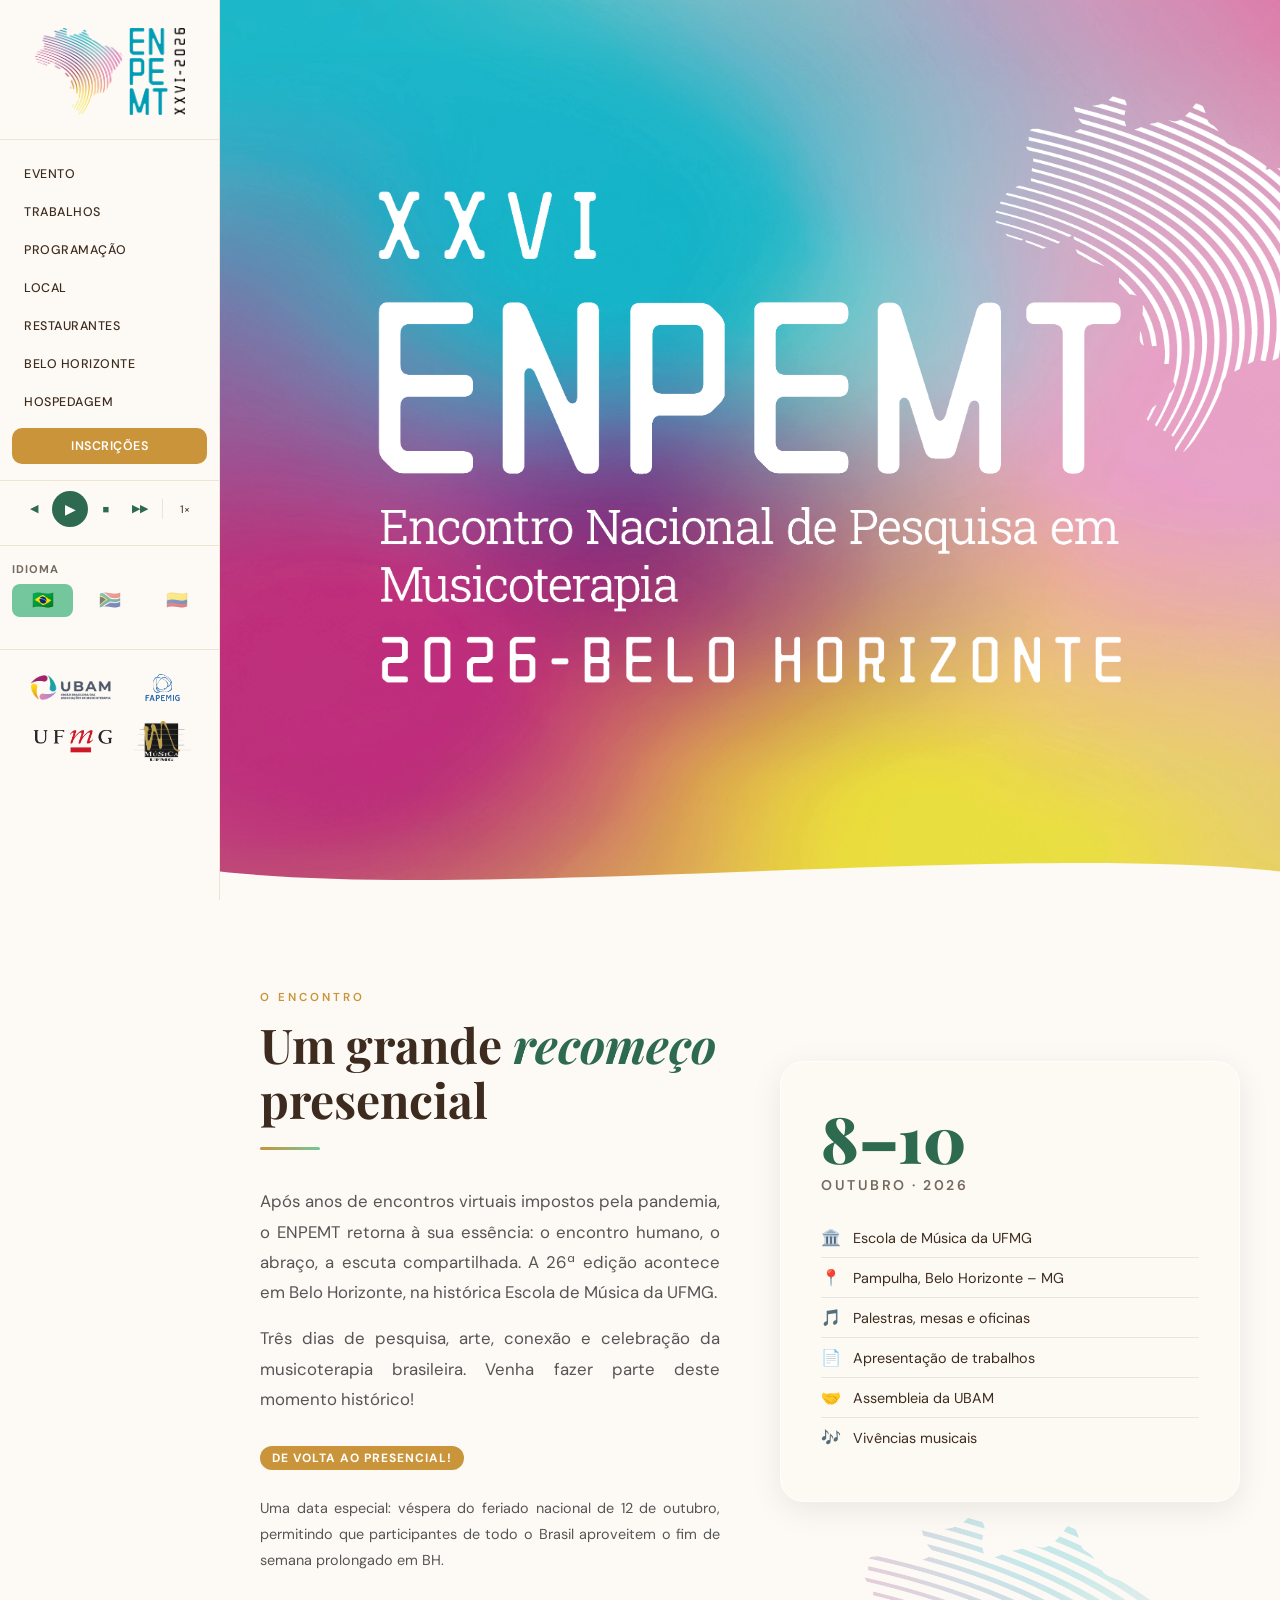
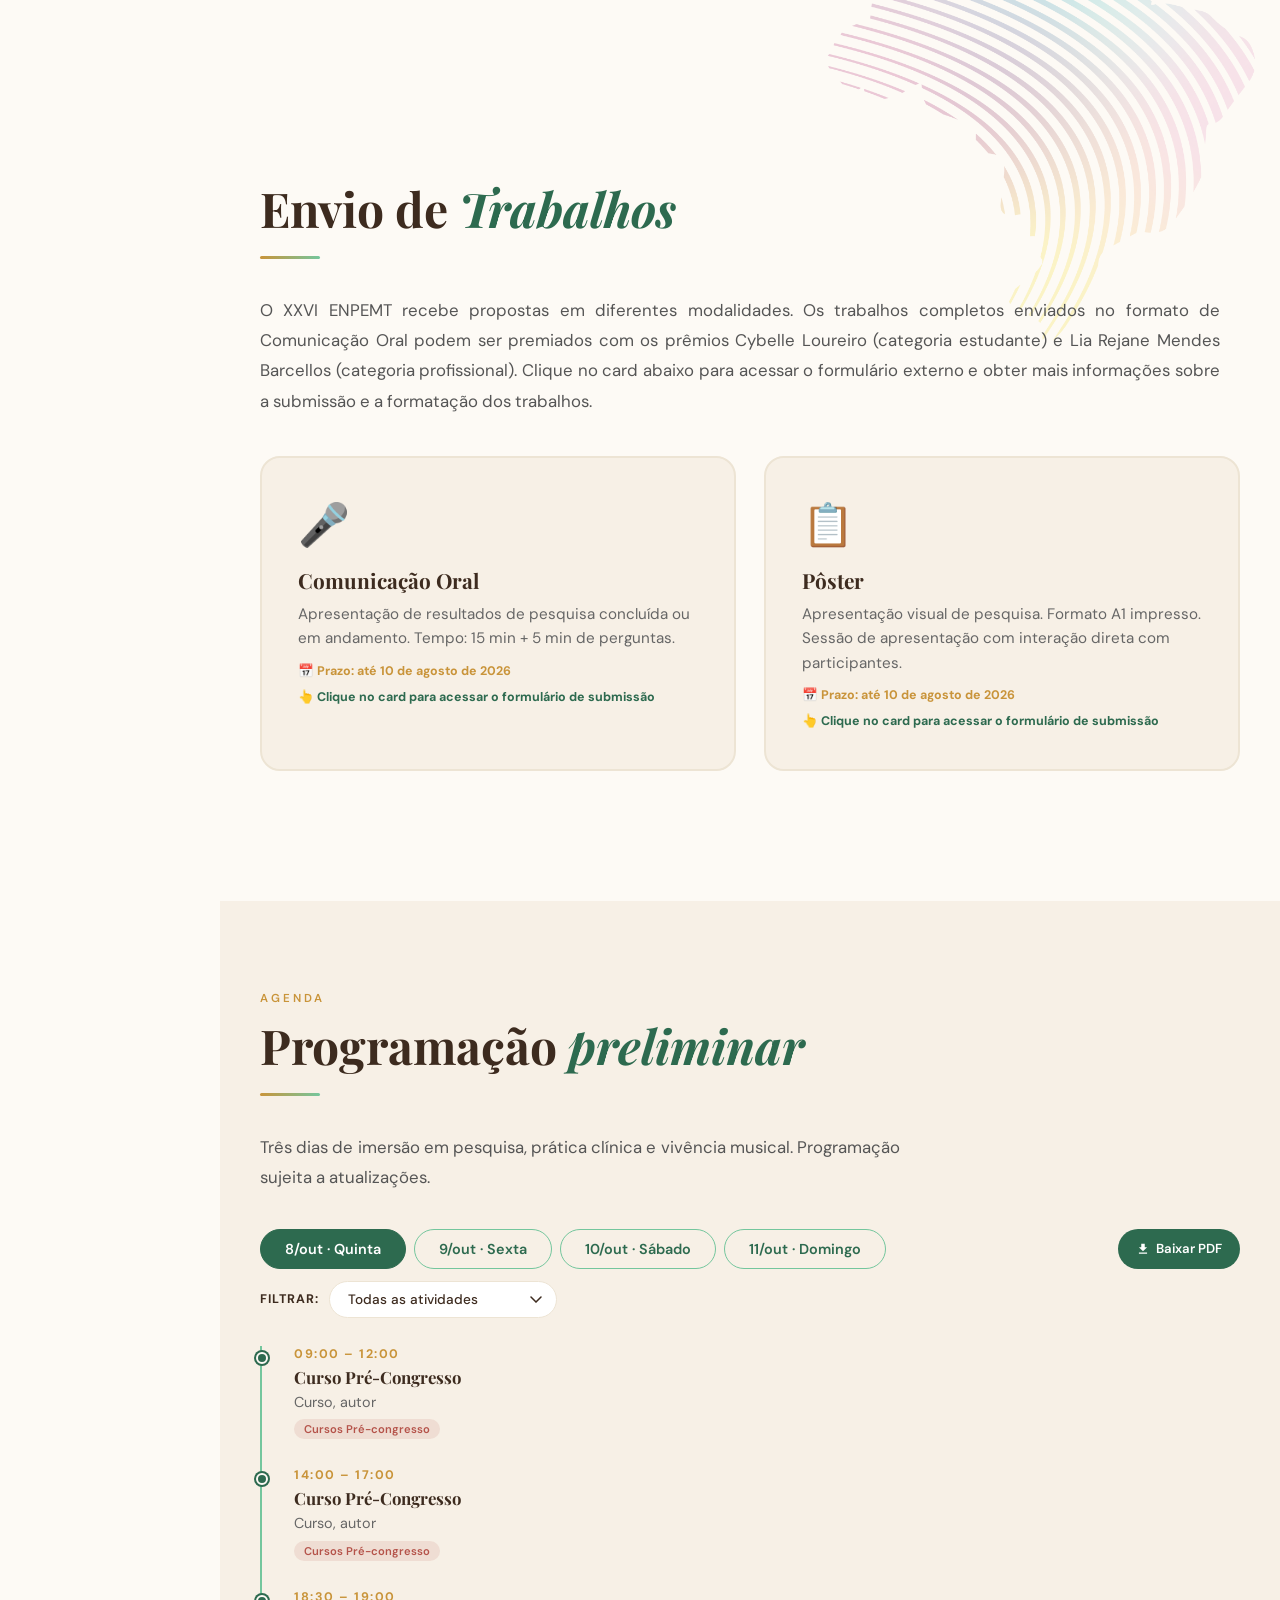
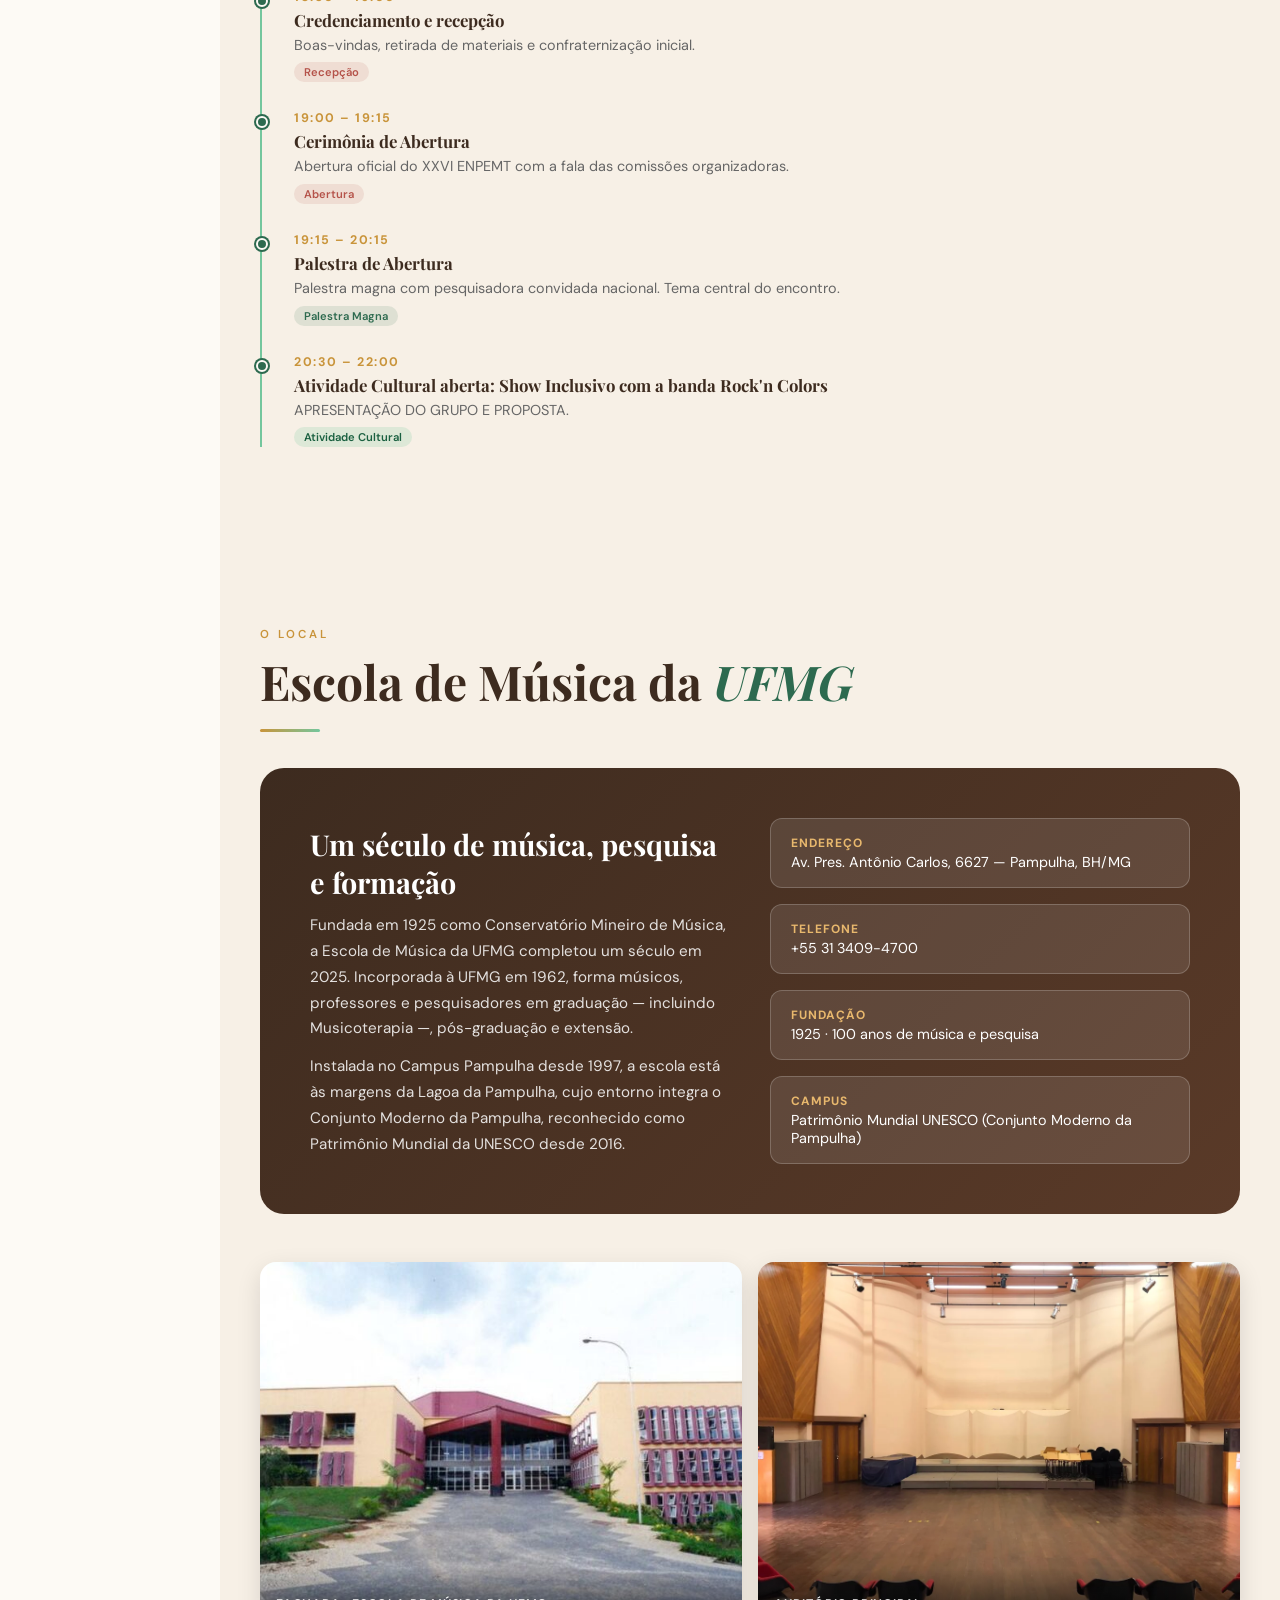
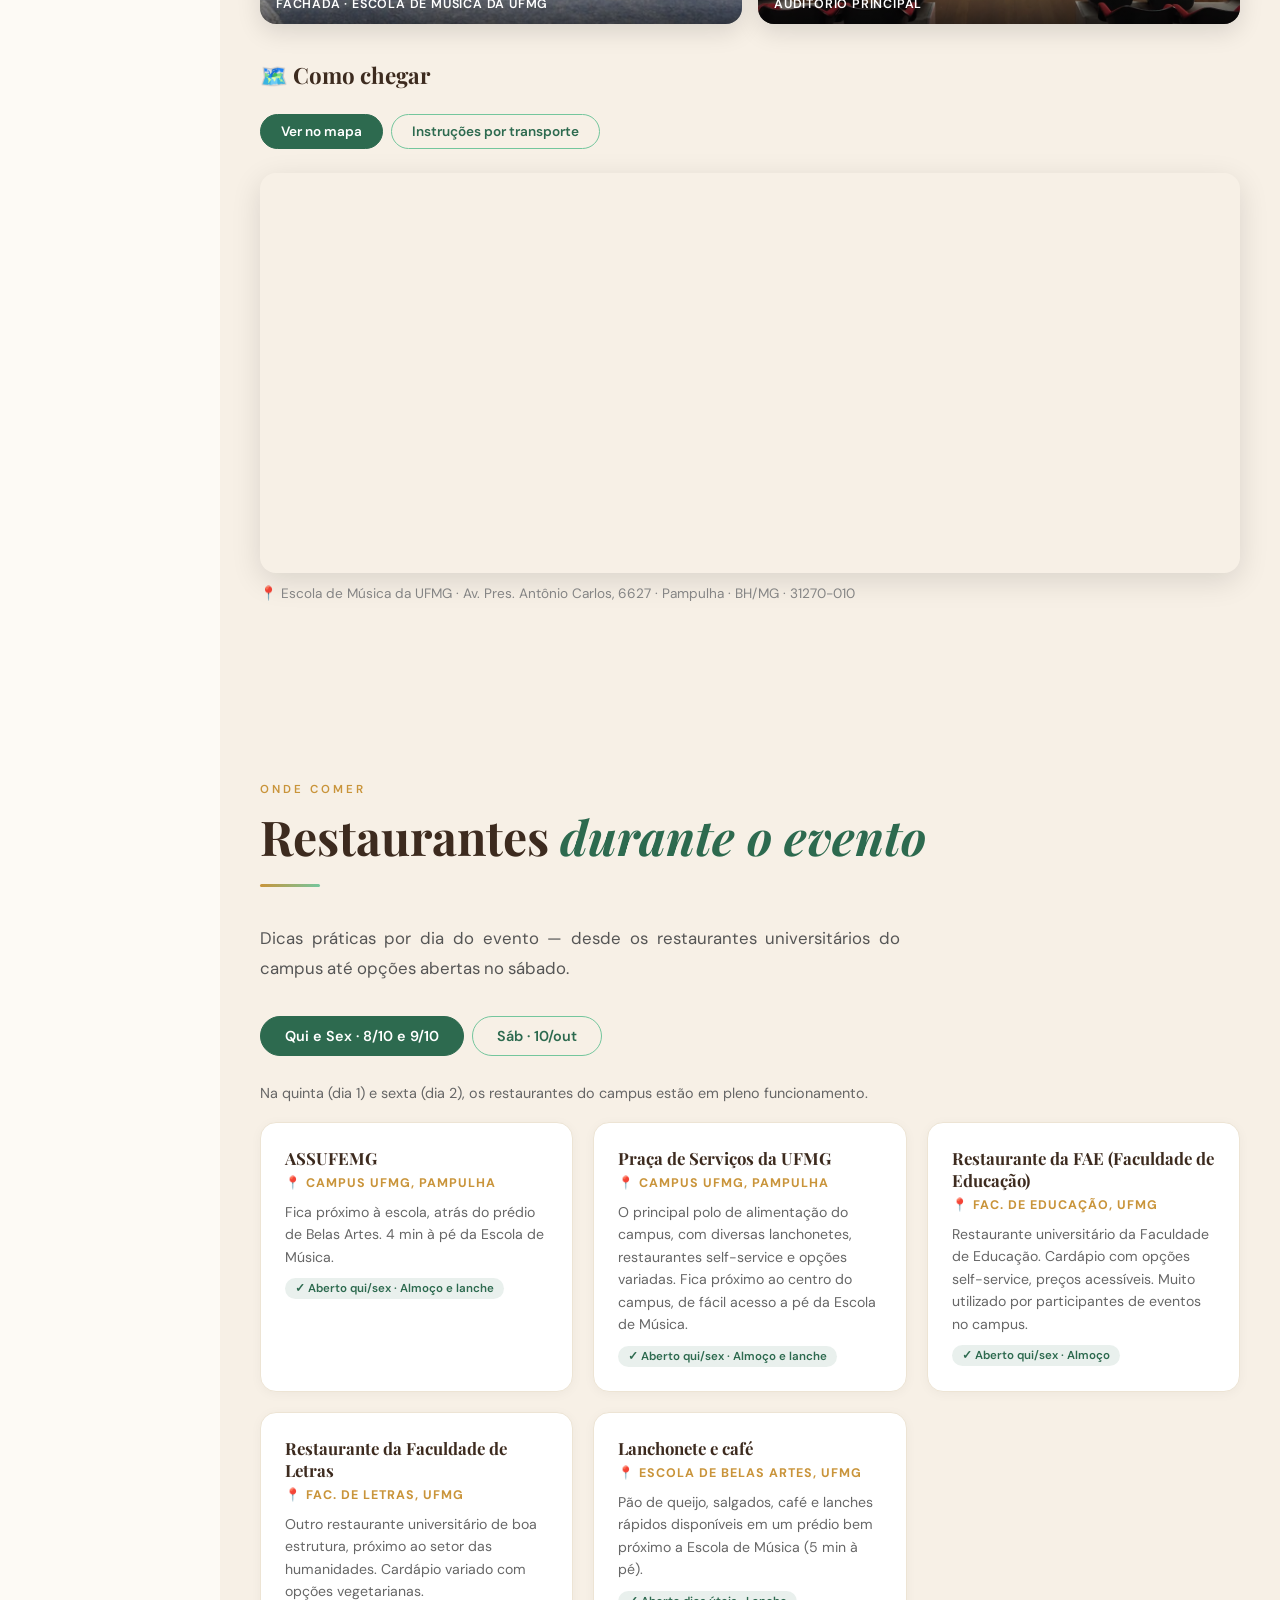
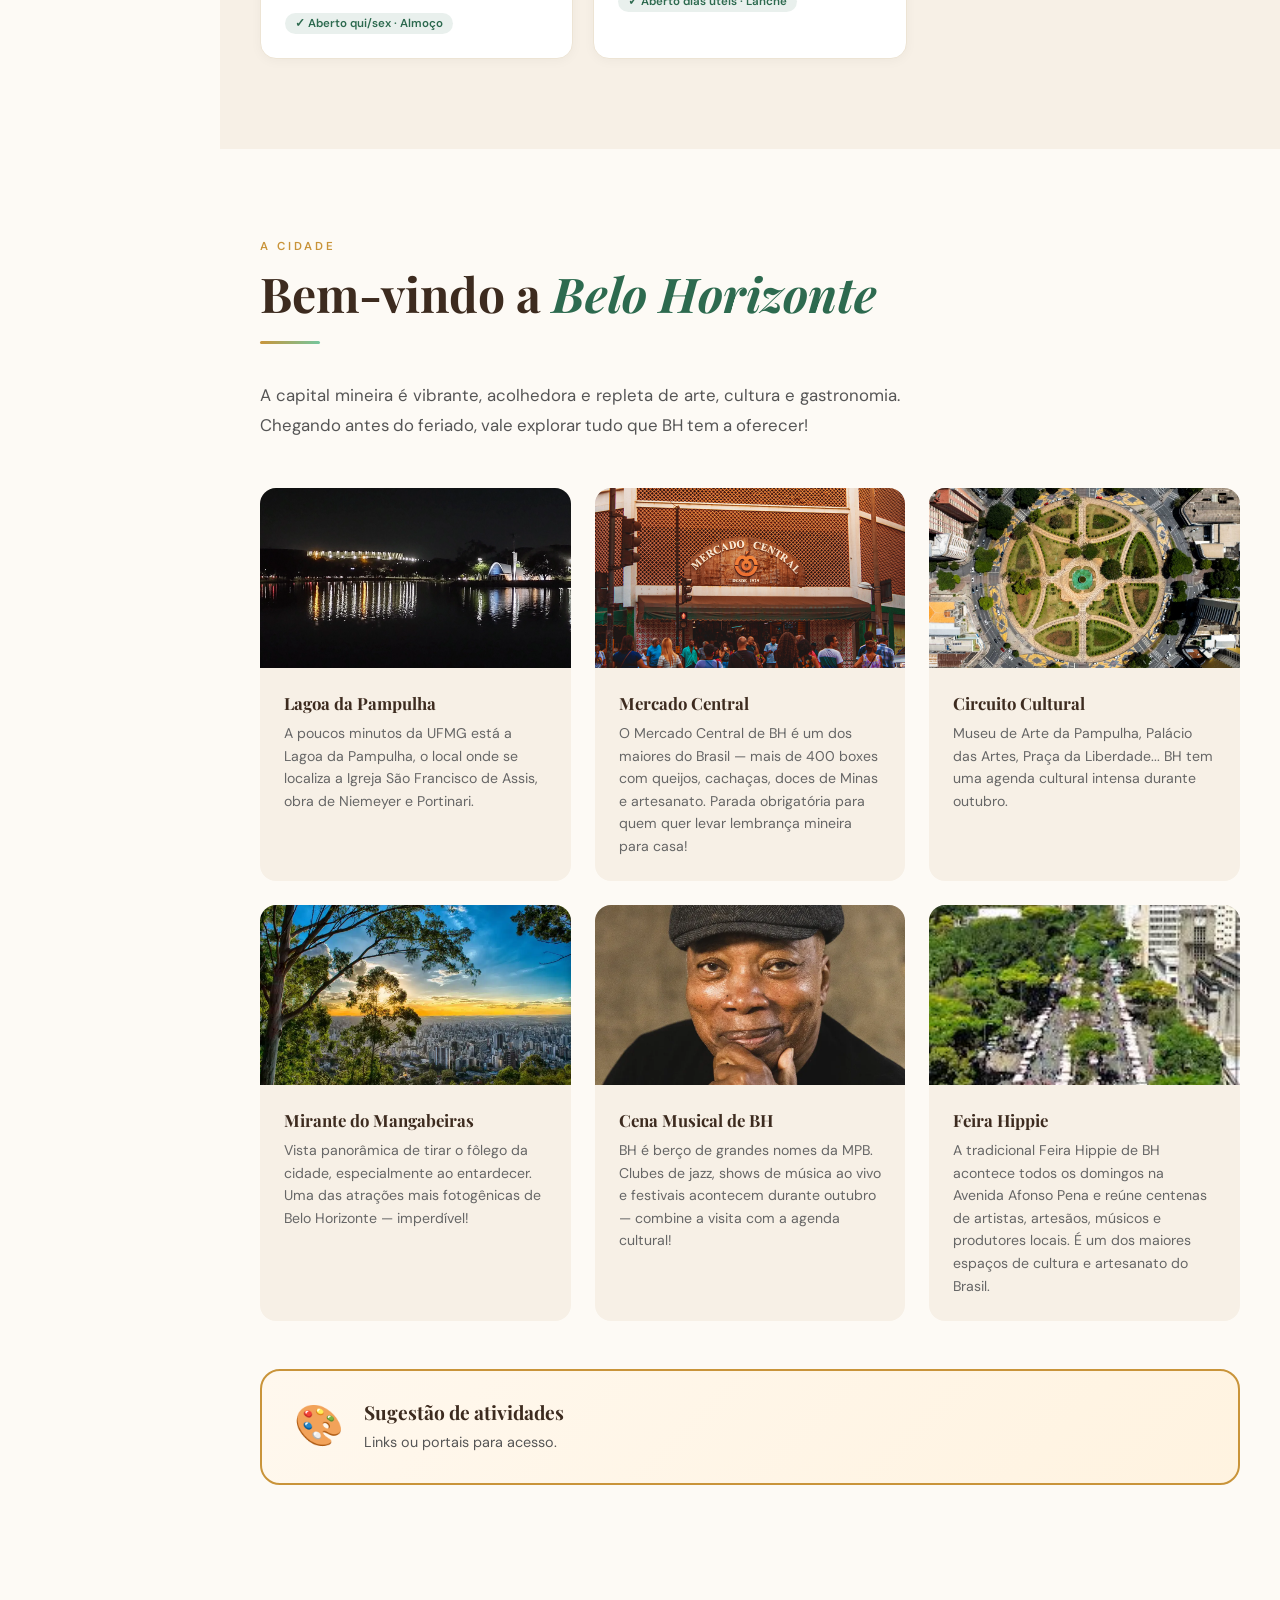
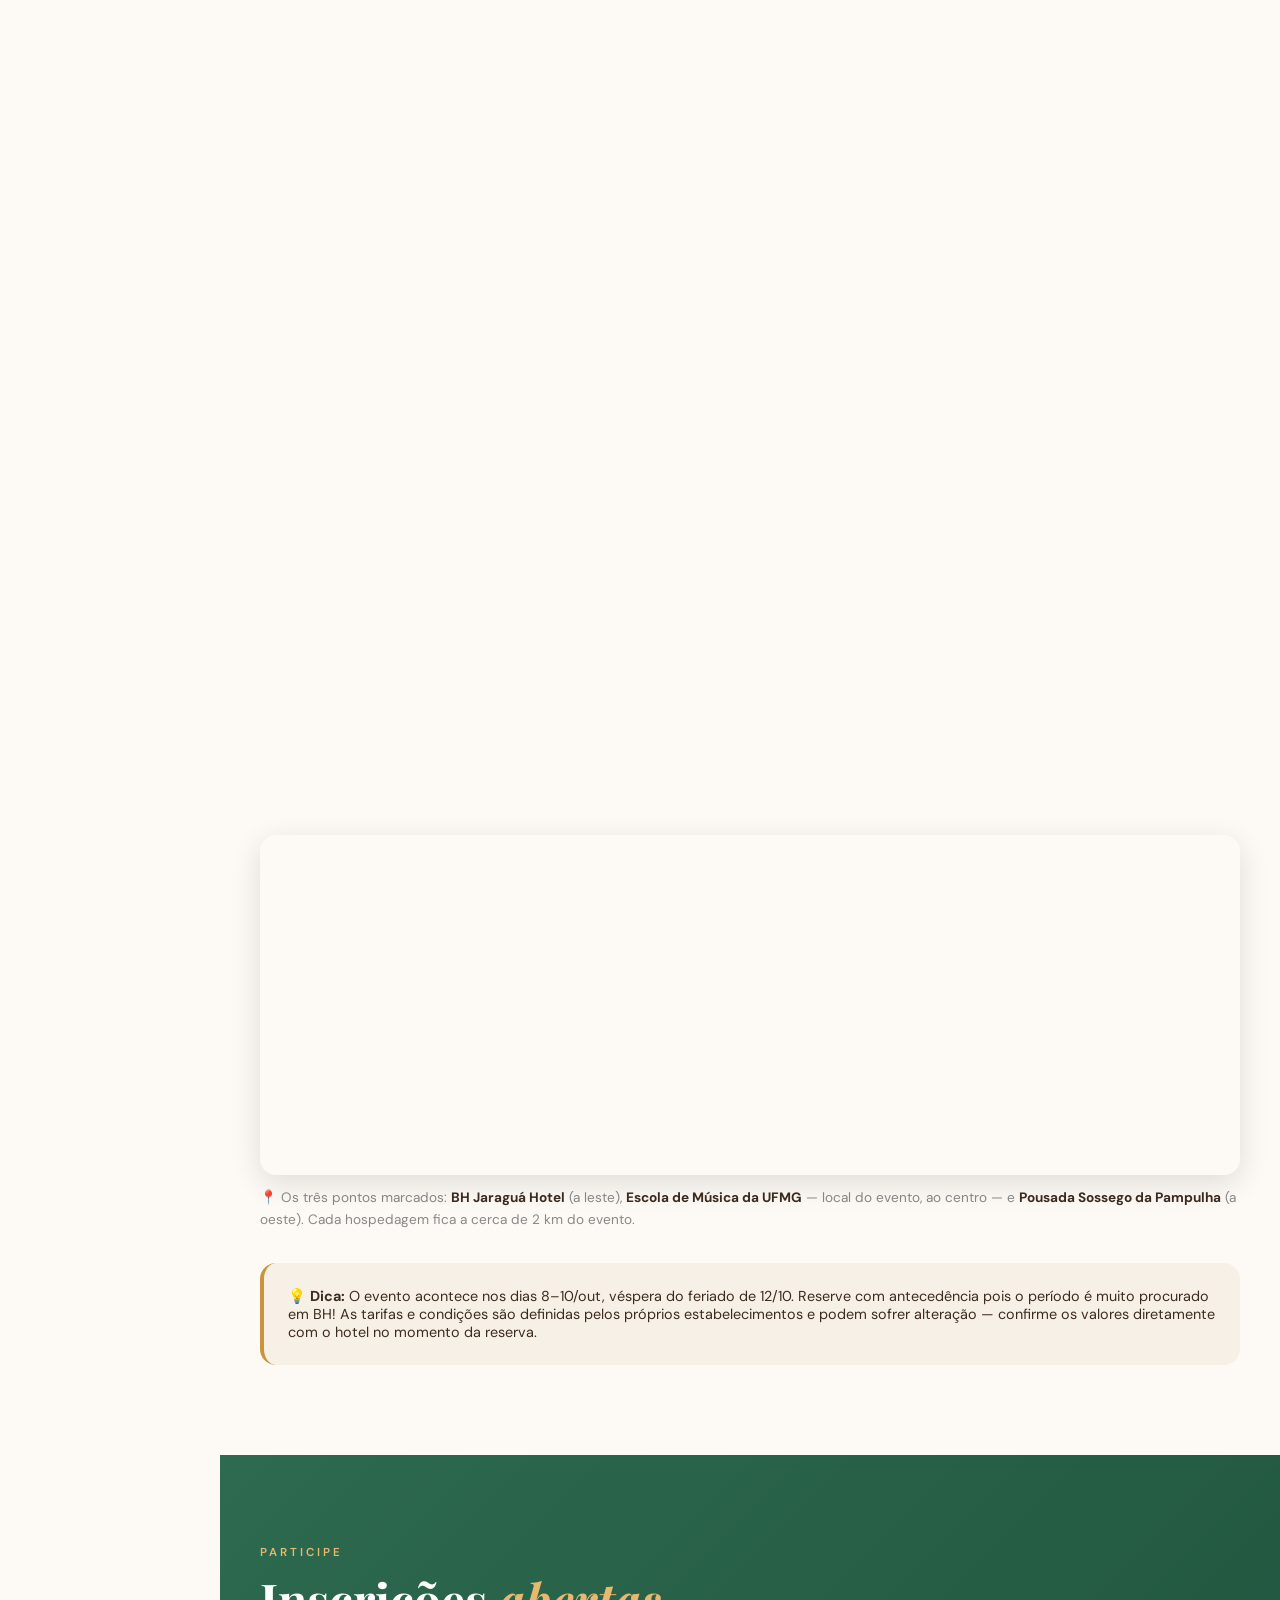
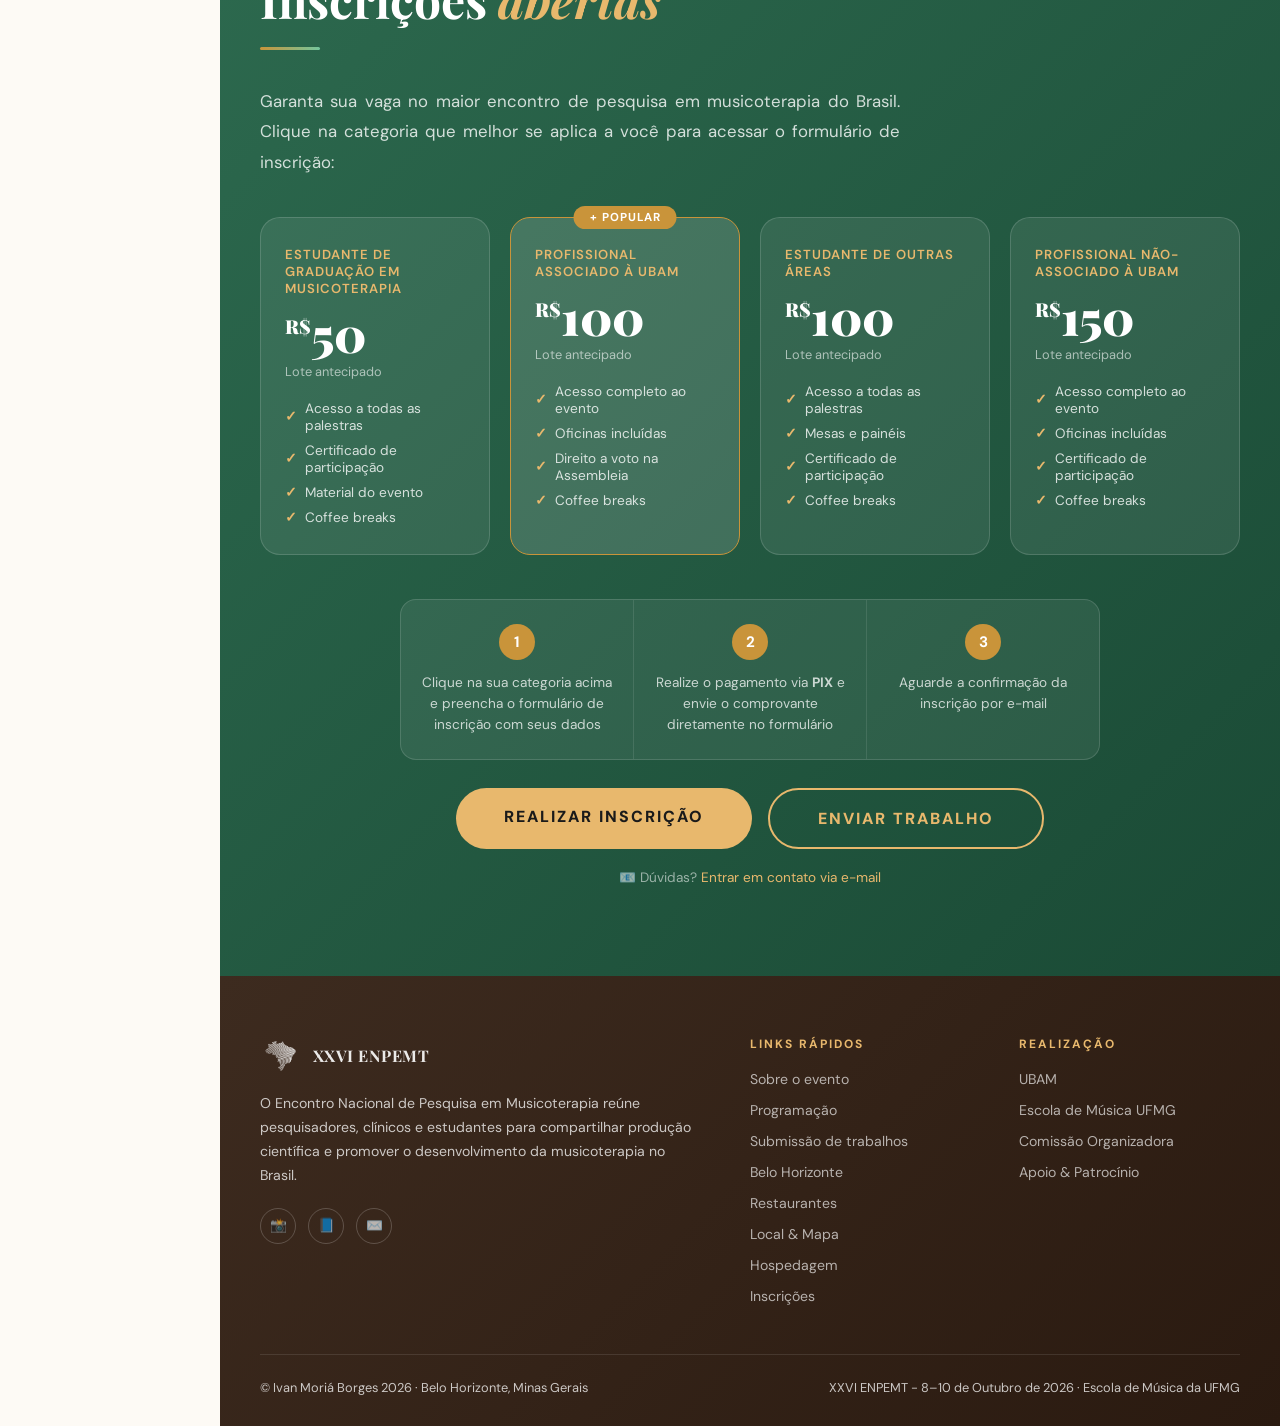
==== index.html @ fc56ae91 "z" ====
<!DOCTYPE html>
<html lang="pt-BR">
<head>
<meta charset="UTF-8">
<meta name="viewport" content="width=device-width, initial-scale=1.0">
<title>XXVI ENPEMT 2026</title>
<link rel="icon" type="image/png" href="img/logo-enpemt-nav.png">
<link rel="preconnect" href="https://fonts.googleapis.com">
<link href="https://fonts.googleapis.com/css2?family=Playfair+Display:ital,wght@0,400;0,700;0,900;1,400;1,700&family=DM+Sans:wght@300;400;500;600&family=Cormorant+Garamond:ital,wght@0,300;0,400;1,300;1,400&display=swap" rel="stylesheet">
<style>
  :root {
    --verde: #2D6A4F;
    --verde-claro: #52B788;
    --verde-agua: #74C69D;
    --ouro: #C9943A;
    --ouro-claro: #E8B86D;
    --terracota: #B5534A;
    --creme: #F7F0E6;
    --creme-escuro: #EDE4D4;
    --marrom: #3D2B1F;
    --cinza-texto: #2A2A2A;
    --branco: #FDFAF5;
  }

  *, *::before, *::after { box-sizing: border-box; margin: 0; padding: 0; }
  html { scroll-behavior: smooth; }
  body {
    font-family: 'DM Sans', sans-serif;
    background: var(--branco);
    color: var(--cinza-texto);
    overflow-x: hidden;
    padding-left: 220px;
  }

  /* ─── NAV ─── */
  nav {
    position: fixed; left: 0; top: 0; z-index: 100;
    width: 220px; height: 100vh;
    display: flex; flex-direction: column;
    padding: 28px 0 28px;
    background: rgba(253,250,245,.97);
    backdrop-filter: blur(12px);
    border-right: 1px solid var(--creme-escuro);
    box-shadow: 2px 0 20px rgba(0,0,0,.05);
    overflow-y: auto;
    transition: box-shadow .3s;
  }
  .nav-brand {
    display: flex; align-items: center; justify-content: center;
    padding: 0 16px 24px;
    border-bottom: 1px solid var(--creme-escuro);
    margin-bottom: 8px;
  }
  .nav-logo-full {
    width: 100%; max-width: 150px; height: auto; display: block;
  }
  /* ==== LOGOMARCA NAV ==== */
  /* INSTRUÇÃO: substitua o src abaixo pelo caminho da imagem da logomarca ENPEMT */
  .nav-logo {
    height: 40px; width: auto; max-width: 160px;
     src: url('img/logo-enpemt-nav.png') 
  }
  .nav-logo-placeholder {
    height: 36px; width: 36px;
    background: var(--verde);
    border-radius: 6px;
    display: flex; align-items: center; justify-content: center;
    font-size: .6rem; color: #fff; font-weight: 700;
    text-align: center; line-height: 1.2;
  }
  .nav-brand span { color: var(--ouro); }
  .nav-links { display: flex; flex-direction: column; gap: 2px; list-style: none; padding: 8px 12px; }
  .nav-links a {
    font-size: .78rem; font-weight: 500;
    color: var(--marrom); text-decoration: none;
    letter-spacing: .5px; text-transform: uppercase;
    padding: 10px 12px; border-radius: 10px; display: block;
    transition: background .2s, color .2s;
  }
  .nav-links a:hover { background: var(--creme-escuro); color: var(--verde); }
  .nav-links a.nav-active {
    background: var(--creme-escuro);
    color: var(--verde); font-weight: 700;
    border-left: 3px solid var(--verde);
    padding-left: 9px;
  }
  .nav-btn-inscricao {
    background: var(--ouro); color: #fff !important;
    padding: 10px 18px; border-radius: 20px;
    font-weight: 600 !important; display: block;
    text-align: center; margin-top: 6px;
    transition: background .2s !important;
  }
  .nav-btn-inscricao:hover { background: var(--ouro-claro) !important; color: #fff !important; }

  /* ─── NAV MENU BUTTON ─── */
  .nav-menu-btn {
    display: none; position: relative;
    background: none; border: none; cursor: pointer;
    flex-direction: column; gap: 5px; padding: 8px;
    z-index: 101;
  }
  .nav-menu-btn span {
    display: block; width: 24px; height: 2px;
    background: var(--marrom); border-radius: 2px;
    transition: all .3s;
  }
  .nav-menu-btn.open span:nth-child(1) {
    transform: translateY(7px) rotate(45deg);
  }
  .nav-menu-btn.open span:nth-child(2) {
    opacity: 0;
  }
  .nav-menu-btn.open span:nth-child(3) {
    transform: translateY(-7px) rotate(-45deg);
  }

  /* ─── NAV LANGUAGE SELECTOR ─── */
  .nav-lang-selector {
    padding: 16px 0; border-top: 1px solid var(--creme-escuro);
    display: flex; flex-direction: column; align-items: flex-start;
    margin-top: 8px;
    position: relative;
  }
  .nav-lang-label {
    font-size: .7rem; font-weight: 700; letter-spacing: 1px;
    text-transform: uppercase; color: var(--marrom); opacity: .7;
    margin-bottom: 8px; padding: 0 12px;
  }
  .nav-lang-flags {
    display: flex; gap: 6px; padding: 0 12px; width: 100%;
  }
  .nav-lang-flag {
    background: transparent; border: none; cursor: pointer;
    font-size: 1.1rem; padding: 6px 8px; border-radius: 8px;
    transition: all .2s; opacity: .5; flex: 1; text-align: center;
  }
  .nav-lang-flag:hover { opacity: .8; background: var(--creme-escuro); }
  .nav-lang-flag.lang-active { opacity: 1; background: var(--verde-agua); color: #fff; }
  .nav-lang-selector-mobile { display: none; }
  .nav-sidebar-brand { display: none; }
  .nav-ubam {
    margin-top: 16px; padding: 18px 12px 0;
    border-top: 1px solid var(--creme-escuro);
    display: flex; align-items: center; justify-content: center; gap: 16px;
  }
  .nav-apoio {
    margin-top: 14px; padding: 0 12px;
    display: flex; align-items: center; justify-content: center; gap: 16px;
  }
  .nav-ubam img, .nav-apoio img {
    max-height: 40px; width: auto; max-width: 46%;
    object-fit: contain; opacity: .9; display: block;
  }

  /* ─── HERO ─── */
  #hero {
    min-height: 100vh;
    position: relative;
    display: flex; align-items: center; justify-content: center;
    overflow: hidden;
  }
  /* ==== IMAGEM DE FUNDO HERO ==== */
  /* INSTRUÇÃO: O fundo do hero pode ser a imagem do mapa do Brasil estilizado (logo ENPEMT).
     Substitua o gradiente .hero-bg por:
     background: url('img/mapa-brasil-logo.png') center/cover no-repeat;
     Ou mantenha o gradiente e adicione a imagem como camada sobreposta com opacidade.
     Exemplo com imagem + overlay escuro:
     background: linear-gradient(rgba(20,40,30,0.75), rgba(20,41,31,0.85)), url('img/mapa-brasil-logo.png') center/cover;
  */
  .hero-bg {
    position: absolute; inset: 0;

    background: linear-gradient(rgba(20, 41, 31, 0), rgba(20, 41, 31, 0)), url('img/mapa-brasil-logo.png') center/cover no-repeat;

  }
  /* TESTE: no PC usa a variante logo2 */
  @media (min-width: 900px) {
    .hero-bg {
      background: linear-gradient(rgba(20, 41, 31, 0), rgba(20, 41, 31, 0)), url('img/mapa-brasil-logo2.png') center/cover no-repeat;
    }
  }

  .hero-logo-bg {
    position: absolute; inset: 0;
    display: flex; align-items: center; justify-content: center;
    z-index: 1; pointer-events: none;
  }
  .hero-logo-bg img {
    width: 70%; max-width: 700px; opacity: 0;
    filter: brightness(0);
  }
  
  .hero-pattern {
    position: absolute; inset: 0; opacity: .04; z-index: 1;
    background-image: url("data:image/svg+xml,%3Csvg width='60' height='60' viewBox='0 0 60 60' xmlns='http://www.w3.org/2000/svg'%3E%3Cg fill='none' fill-rule='evenodd'%3E%3Cg fill='%23ffffff' fill-opacity='1'%3E%3Cpath d='M30 0 L32 28 L60 30 L32 32 L30 60 L28 32 L0 30 L28 28 Z'/%3E%3C/g%3E%3C/g%3E%3C/svg%3E");
  }
  .hero-content {
    position: relative; z-index: 2;
    text-align: center; padding: 120px 20px 60px;
    max-width: 920px;
  }

  /* ==== LOGOMARCA ENPEMT NO HERO ==== */
  /* INSTRUÇÃO: Esta área exibe a logo ENPEMT escrita (versão texto/imagem).
     Substitua o .hero-logo-img pelo caminho da sua imagem. */
  .hero-logo-img {
    display: block; margin: 0 auto 24px;
    height: 80px; width: auto;
    /* src ajustado via <img> abaixo — altere o src da tag img.hero-logo-img */
    filter: brightness(0) invert(1);
    opacity: .95;
    animation: fadeUp .8s ease both;
  }
  .hero-logo-placeholder {
    display: inline-flex; align-items: center; gap: 8px;
    margin-bottom: 20px;
    animation: fadeUp .8s ease both;
  }
  .hero-eyebrow {
    display: inline-block;
    font-size: .75rem; font-weight: 600;
    letter-spacing: 3px; text-transform: uppercase;
    color: var(--ouro-claro);
    border: 1px solid rgba(201,148,58,.4);
    padding: 6px 18px; border-radius: 20px;
    margin-bottom: 28px;
    animation: fadeUp .8s .1s ease both;
  }
  .hero-num {
    font-family: 'Cormorant Garamond', serif;
    font-size: clamp(5rem, 18vw, 14rem);
    font-weight: 300; line-height: .9;
    color: rgba(255,255,255,.06);
    position: absolute;
    top: 50%; left: 50%;
    transform: translate(-50%, -52%);
    pointer-events: none; user-select: none;
    white-space: nowrap;
    letter-spacing: -8px;
  }
  .hero-title {
    font-family: 'Playfair Display', serif;
    font-size: clamp(2.2rem, 5.5vw, 4.6rem);
    font-weight: 900; line-height: 1.05;
    color: #fff; margin-bottom: 16px;
    animation: fadeUp .8s .2s ease both;
  }
  .hero-title em { color: var(--ouro-claro); font-style: italic; }
  .hero-sub {
    font-family: 'Cormorant Garamond', serif;
    font-size: clamp(1.1rem, 2.5vw, 1.5rem);
    font-style: italic; font-weight: 300;
    color: rgba(255,255,255,.75); margin-bottom: 36px;
    animation: fadeUp .8s .35s ease both;
  }
  .hero-meta {
    display: flex; flex-wrap: wrap; gap: 14px;
    justify-content: center; margin-bottom: 50px;
    animation: fadeUp .8s .5s ease both;
  }
  .hero-pill {
    background: rgba(255,255,255,.1);
    border: 1px solid rgba(255,255,255,.25);
    color: #fff; padding: 10px 22px;
    border-radius: 50px; font-size: .88rem;
    backdrop-filter: blur(6px);
    display: flex; align-items: center; gap: 8px;
  }
  .hero-pill svg { width: 16px; height: 16px; fill: var(--ouro-claro); flex-shrink: 0; }
  .hero-cta {
    animation: fadeUp .8s .65s ease both;
    display: flex; gap: 16px; justify-content: center; flex-wrap: wrap;
  }
  .btn-primary {
    background: var(--ouro); color: #fff;
    padding: 14px 36px; border-radius: 50px;
    text-decoration: none; font-weight: 600; font-size: .95rem;
    letter-spacing: .5px; border: none; cursor: pointer;
    transition: all .3s; box-shadow: 0 4px 20px rgba(201,148,58,.4);
    display: inline-block;
  }
  .btn-primary:hover { background: var(--ouro-claro); transform: translateY(-2px); box-shadow: 0 8px 30px rgba(201,148,58,.5); }
  .btn-secondary {
    border: 1.5px solid rgba(255,255,255,.5); color: #fff;
    padding: 14px 36px; border-radius: 50px;
    text-decoration: none; font-weight: 500; font-size: .95rem;
    transition: all .3s; backdrop-filter: blur(6px); display: inline-block;
    background: transparent; cursor: pointer;
  }
  .btn-secondary:hover { background: rgba(255,255,255,.15); border-color: #fff; transform: translateY(-2px); }
  .hero-wave { position: absolute; bottom: -1px; left: 0; width: 100%; }

  /* ─── SECTIONS ─── */
  section { padding: 90px 40px; }
  .container { max-width: 1100px; margin: 0 auto; }
  .section-label {
    font-size: .72rem; font-weight: 600; letter-spacing: 3px;
    text-transform: uppercase; color: var(--ouro);
    margin-bottom: 12px; display: block;
  }
  .section-title {
    font-family: 'Playfair Display', serif;
    font-size: clamp(2rem, 4vw, 3rem);
    font-weight: 700; line-height: 1.15;
    color: var(--marrom); margin-bottom: 20px;
  }
  .section-title em { color: var(--verde); font-style: italic; }
  .section-text { font-size: 1.05rem; line-height: 1.8; color: #555; max-width: 640px; text-align: justify; }
  .divider {
    width: 60px; height: 3px;
    background: linear-gradient(90deg, var(--ouro), var(--verde-agua));
    border-radius: 2px; margin: 20px 0 36px;
  }

  /* ─── SOBRE ─── */
  #sobre { background-color: rgba(253, 250, 245, 0.029); }
  .sobre-grid { display: grid; grid-template-columns: 1fr 1fr; gap: 60px; align-items: center; }
  .sobre-visual { position: relative; }
  .sobre-card-bg {
    background: rgba(253, 250, 245, 0.18);
    border: 1px solid rgba(255,255,255,.6);
    border-radius: 24px; padding: 44px 40px;
    color: var(--marrom); position: relative; overflow: hidden;
    box-shadow: 0 8px 32px rgba(0,0,0,.08);
  }
  #sobre { position: relative; overflow: hidden; }
  .sobre-bg-logo {
    position: absolute;
    right: -5%; top: 50%;
    transform: translateY(-50%);
    width: 55%; max-width: 700px;
    opacity: .22;
    pointer-events: none; z-index: 0;
  }
  .sobre-grid { position: relative; z-index: 1; }
  .card-brasil-bg {
    position: absolute; right: -30px; top: 50%;
    transform: translateY(-50%);
    width: 62%; pointer-events: none;
    opacity: .22;
  }
  .date-block { margin-bottom: 24px; position: relative; }
  .date-big {
    font-family: 'Playfair Display', serif;
    font-size: 4rem; font-weight: 900; line-height: 1; color: var(--verde);
  }
  .date-month {
    font-size: .88rem; font-weight: 600; letter-spacing: 2.5px;
    text-transform: uppercase; color: var(--marrom); opacity: .7; margin-top: 6px;
  }
  .sobre-info-list { list-style: none; margin-top: 4px; position: relative; }
  .sobre-info-list li {
    padding: 9px 0; border-bottom: 1px solid rgba(61,43,31,.1);
    font-size: .9rem; display: flex; align-items: center; gap: 12px;
    color: var(--marrom);
  }
  .sobre-info-list li:last-child { border-bottom: none; }
  .info-icon { font-size: 1rem; flex-shrink: 0; }
  .tag-retorno {
    display: inline-block; background: var(--ouro); color: #fff;
    font-size: .75rem; font-weight: 700; letter-spacing: 1px;
    text-transform: uppercase; padding: 4px 12px; border-radius: 20px; margin-bottom: 16px;
  }

  /* ─── PROGRAMAÇÃO ─── */
  #programacao { background: var(--creme); }
  .prog-tabs { display: flex; gap: 8px; margin-bottom: 40px; flex-wrap: wrap; }
  .tab-btn {
    padding: 10px 24px; border-radius: 50px;
    border: 1.5px solid var(--verde-agua);
    background: transparent; color: var(--verde);
    font-family: 'DM Sans', sans-serif; font-size: .9rem; font-weight: 600;
    cursor: pointer; transition: all .2s;
  }
  .tab-btn.active, .tab-btn:hover { background: var(--verde); color: #fff; border-color: var(--verde); }
  .tab-content { display: none; }
  .tab-content.active { display: block; }
  .timeline { border-left: 2px solid var(--verde-agua); padding-left: 32px; display: flex; flex-direction: column; gap: 28px; }
  .tl-item { position: relative; }
  .tl-item::before {
    content: ''; position: absolute; left: -38px; top: 6px;
    width: 12px; height: 12px; border-radius: 50%;
    background: var(--verde); border: 2px solid var(--branco);
    box-shadow: 0 0 0 2px var(--verde);
  }
  .tl-time { font-size: .78rem; font-weight: 700; letter-spacing: 1.5px; text-transform: uppercase; color: var(--ouro); margin-bottom: 4px; }
  .tl-title { font-family: 'Playfair Display', serif; font-size: 1.05rem; font-weight: 700; color: var(--marrom); margin-bottom: 4px; }
  .tl-desc { font-size: .9rem; color: #666; line-height: 1.5; }
  .tl-badge { display: inline-block; font-size: .7rem; font-weight: 600; padding: 3px 10px; border-radius: 12px; margin-top: 6px; }
  .badge-palestra { background: rgba(45,106,79,.12); color: var(--verde); }
  .badge-oficina { background: rgba(201,148,58,.12); color: #996a1a; }
  .badge-abertura { background: rgba(181,83,74,.12); color: var(--terracota); }
  .badge-social { background: rgba(116,198,157,.2); color: #1a6040; }

  /* ─── BH ─── */
  #bh { background: var(--branco); }
  .bh-grid { display: grid; grid-template-columns: repeat(3, 1fr); gap: 24px; margin-top: 40px; }
  .bh-card {
    border-radius: 16px; overflow: hidden; background: var(--creme);
    transition: transform .3s, box-shadow .3s; cursor: default;
  }
  .bh-card:hover { transform: translateY(-6px); box-shadow: 0 16px 40px rgba(0,0,0,.1); }
  /* ==== IMAGENS DOS LOCAIS ==== */
  /* INSTRUÇÃO: As imagens dos locais de BH estão carregadas via URL pública de Wikimedia/Unsplash.
     Para usar imagens próprias, substitua o atributo src das tags <img> dentro de .bh-card-img */
  .bh-card-img {
    height: 180px; overflow: hidden; position: relative;
  }
  .bh-card-img img {
    width: 100%; height: 100%; object-fit: cover;
    transition: transform .4s;
  }
  .bh-card:hover .bh-card-img img { transform: scale(1.06); }
  .bh-card-img-fallback {
    width: 100%; height: 100%; display: flex; align-items: center; justify-content: center;
    font-size: 4rem;
  }
  .bh-card-body { padding: 24px; }
  .bh-card-title { font-family: 'Playfair Display', serif; font-size: 1.05rem; font-weight: 700; color: var(--marrom); margin-bottom: 8px; }
  .bh-card-text { font-size: .88rem; color: #666; line-height: 1.6; }

  /* Hippie note */
  .hippie-box {
    margin-top: 36px; background: linear-gradient(135deg, #fff8ee, #fff3e0);
    border: 2px solid var(--ouro); border-radius: 20px; padding: 28px 32px;
    display: flex; gap: 20px; align-items: flex-start;
  }
  .hippie-icon { font-size: 2.5rem; flex-shrink: 0; }
  .hippie-title { font-family: 'Playfair Display', serif; font-size: 1.2rem; font-weight: 700; color: var(--marrom); margin-bottom: 6px; }
  .hippie-text { font-size: .9rem; color: #555; line-height: 1.65; }

  /* comidas */
  .comida-grid { display: grid; grid-template-columns: repeat(auto-fill, minmax(200px, 1fr)); gap: 20px; margin-top: 40px; }
  .comida-item {
    background: linear-gradient(135deg, var(--creme) 0%, var(--creme-escuro) 100%);
    border-radius: 16px; padding: 28px 20px; text-align: center;
    transition: transform .3s, box-shadow .3s; border: 1px solid rgba(201,148,58,.15);
  }
  .comida-item:hover { transform: translateY(-4px); box-shadow: 0 12px 30px rgba(0,0,0,.08); }
  .comida-emoji { font-size: 2.8rem; margin-bottom: 12px; display: block; }
  .comida-nome { font-family: 'Playfair Display', serif; font-size: 1rem; font-weight: 700; color: var(--marrom); margin-bottom: 6px; }
  .comida-desc { font-size: .82rem; color: #777; line-height: 1.5; }

  /* ─── RESTAURANTES ─── */
  #restaurantes { background: var(--creme); }
  .rest-tabs { display: flex; gap: 8px; margin: 32px 0 28px; flex-wrap: wrap; }
  .rest-tab {
    padding: 10px 24px; border-radius: 50px;
    border: 1.5px solid var(--verde-agua);
    background: transparent; color: var(--verde);
    font-family: 'DM Sans', sans-serif; font-size: .9rem; font-weight: 600;
    cursor: pointer; transition: all .2s;
  }
  .rest-tab.active, .rest-tab:hover { background: var(--verde); color: #fff; border-color: var(--verde); }
  .rest-content { display: none; }
  .rest-content.active { display: block; }
  .rest-grid { display: grid; grid-template-columns: repeat(auto-fill, minmax(280px, 1fr)); gap: 20px; }
  .rest-card {
    background: #fff; border-radius: 16px; padding: 24px;
    border: 1px solid var(--creme-escuro);
    transition: transform .3s, box-shadow .3s;
    box-shadow: 0 2px 12px rgba(0,0,0,.04);
  }
  .rest-card:hover { transform: translateY(-4px); box-shadow: 0 12px 30px rgba(0,0,0,.09); }
  .rest-name { font-family: 'Playfair Display', serif; font-size: 1.05rem; font-weight: 700; color: var(--marrom); margin-bottom: 6px; }
  .rest-local { font-size: .78rem; font-weight: 700; letter-spacing: 1px; text-transform: uppercase; color: var(--ouro); margin-bottom: 10px; }
  .rest-desc { font-size: .88rem; color: #666; line-height: 1.6; }
  .rest-badge {
    display: inline-block; font-size: .72rem; font-weight: 600;
    padding: 3px 10px; border-radius: 12px; margin-top: 10px;
    background: rgba(45,106,79,.1); color: var(--verde);
  }
  .rest-note {
    margin-top: 20px; padding: 18px 22px;
    background: rgba(201,148,58,.08); border-radius: 12px;
    border-left: 3px solid var(--ouro);
    font-size: .88rem; color: var(--marrom);
  }

  /* ─── LOCAL / UFMG ─── */
  #local { background: var(--creme); }
  .local-hero {
    background: linear-gradient(135deg, var(--marrom) 0%, #5a3a28 100%);
    border-radius: 24px; padding: 50px; color: #fff; margin-bottom: 48px;
    display: grid; grid-template-columns: 1fr 1fr; gap: 40px; align-items: center;
    position: relative; overflow: hidden;
  }
  .local-hero h3 { font-family: 'Playfair Display', serif; font-size: 1.8rem; font-weight: 700; margin-bottom: 12px; }
  .local-hero p { font-size: .95rem; line-height: 1.7; opacity: .85; }
  .local-facts { display: flex; flex-direction: column; gap: 16px; }
  .local-fact {
    background: rgba(255,255,255,.1); border: 1px solid rgba(255,255,255,.2);
    border-radius: 12px; padding: 16px 20px; font-size: .9rem;
  }
  .local-fact strong { display: block; color: var(--ouro-claro); margin-bottom: 2px; font-size: .75rem; letter-spacing: 1px; text-transform: uppercase; }
  .local-fotos {
    display: grid; grid-template-columns: 1fr 1fr; gap: 16px;
    margin: 36px 0;
  }
  .local-foto {
    border-radius: 16px; overflow: hidden;
    box-shadow: 0 8px 24px rgba(0,0,0,.12);
    aspect-ratio: 4/3; position: relative;
  }
  .local-foto img {
    width: 100%; height: 100%; object-fit: cover;
    display: block; transition: transform .4s ease;
  }
  .local-foto:hover img { transform: scale(1.04); }
  .local-foto figcaption {
    position: absolute; bottom: 0; left: 0; right: 0;
    background: linear-gradient(transparent, rgba(0,0,0,.6));
    color: #fff; font-size: .78rem; font-weight: 600;
    letter-spacing: .8px; text-transform: uppercase;
    padding: 28px 16px 12px;
  }
  .local-foto-wide {
    margin: 0 0 36px; border-radius: 16px; overflow: hidden;
    box-shadow: 0 8px 24px rgba(0,0,0,.12); position: relative;
  }
  .local-foto-wide img {
    width: 100%; max-height: 380px; object-fit: cover; display: block;
    transition: transform .4s ease;
  }
  .local-foto-wide:hover img { transform: scale(1.02); }
  .local-foto-wide > figcaption {
    position: absolute; bottom: 56px; left: 0; right: 0;
    background: linear-gradient(transparent, rgba(0,0,0,.55));
    color: #fff; font-size: .78rem; font-weight: 600;
    letter-spacing: .8px; text-transform: uppercase;
    padding: 28px 20px 8px;
  }
  .local-foto-nota {
    background: rgba(201,148,58,.1); border-left: 3px solid var(--ouro);
    padding: 14px 20px; font-size: .875rem; color: var(--cinza-texto); line-height: 1.6;
  }
  .mapa-section { margin-top: 8px; }
  .mapa-section h4 { font-family: 'Playfair Display', serif; font-size: 1.4rem; color: var(--marrom); margin-bottom: 24px; }
  .mapa-tabs { display: flex; gap: 8px; margin-bottom: 24px; flex-wrap: wrap; }
  .mapa-tab {
    padding: 8px 20px; border-radius: 50px;
    border: 1.5px solid var(--verde-agua);
    background: transparent; color: var(--verde);
    font-family: 'DM Sans', sans-serif; font-size: .85rem; font-weight: 600;
    cursor: pointer; transition: all .2s;
  }
  .mapa-tab.active, .mapa-tab:hover { background: var(--verde); color: #fff; border-color: var(--verde); }
  .mapa-content { display: none; }
  .mapa-content.active { display: block; }
  .mapa-frame { border-radius: 16px; overflow: hidden; box-shadow: 0 8px 30px rgba(0,0,0,.12); position: relative; }
  .mapa-frame iframe { width: 100%; height: 400px; border: none; display: block; }
  .como-chegar {
    background: #fff; border-radius: 20px; padding: 36px;
    margin-top: 24px; box-shadow: 0 4px 20px rgba(0,0,0,.06);
    border: 1px solid var(--creme-escuro);
  }
  .como-chegar h5 { font-family: 'Playfair Display', serif; font-size: 1.15rem; color: var(--marrom); margin-bottom: 24px; display: flex; align-items: center; gap: 10px; }
  .rota-steps { display: flex; flex-direction: column; gap: 0; }
  .rota-step { display: flex; gap: 20px; align-items: flex-start; position: relative; padding-bottom: 24px; }
  .rota-step:last-child { padding-bottom: 0; }
  .rota-step:not(:last-child)::after {
    content: ''; position: absolute; left: 19px; top: 42px; bottom: 0;
    width: 2px; background: var(--creme-escuro);
  }
  .rota-icon {
    width: 40px; height: 40px; border-radius: 50%;
    background: var(--creme); border: 2px solid var(--creme-escuro);
    display: flex; align-items: center; justify-content: center;
    font-size: 1.2rem; flex-shrink: 0;
  }
  .rota-text { padding-top: 8px; }
  .rota-text strong { display: block; font-size: .95rem; color: var(--marrom); margin-bottom: 4px; }
  .rota-text p { font-size: .88rem; color: #666; line-height: 1.55; }
  .rota-tag {
    display: inline-block; font-size: .72rem; font-weight: 700; letter-spacing: 1px; text-transform: uppercase;
    background: rgba(45,106,79,.1); color: var(--verde); padding: 3px 10px; border-radius: 10px; margin-top: 8px;
  }
  .mapa-svg-container { background: #f0ede8; border-radius: 16px; padding: 30px; font-family: 'DM Sans', sans-serif; overflow: auto; }
  .mapa-svg-container svg { max-width: 100%; height: auto; display: block; margin: 0 auto; }

  /* ─── HOSPEDAGEM ─── */
  #hospedagem { background: var(--branco); }
  .hotel-grid { display: grid; grid-template-columns: repeat(auto-fill, minmax(240px, 1fr)); gap: 24px; margin-top: 40px; }
  @media (min-width: 900px) { .hotel-grid { grid-template-columns: repeat(3, 1fr); } }
  .hotel-card {
    background: var(--creme); border-radius: 20px; padding: 28px;
    border: 1px solid var(--creme-escuro);
    transition: transform .3s, box-shadow .3s;
    display: flex; flex-direction: column;
  }
  .hotel-card:hover { transform: translateY(-5px); box-shadow: 0 16px 40px rgba(0,0,0,.1); }
  .hotel-stars { font-size: 1.1rem; margin-bottom: 8px; color: var(--ouro); }
  .hotel-name { font-family: 'Playfair Display', serif; font-size: 1.1rem; font-weight: 700; color: var(--marrom); margin-bottom: 6px; }
  .hotel-dist { font-size: .8rem; color: var(--verde); font-weight: 600; margin-bottom: 10px; }
  .hotel-desc { font-size: .88rem; color: #666; line-height: 1.6; }
  .hotel-addr { font-size: .78rem; color: #8a8a8a; line-height: 1.5; margin-top: 10px; }
  .hotel-badge {
    display: inline-block; align-self: flex-start; margin-top: 14px;
    background: var(--ouro); color: #fff; border-radius: 999px;
    padding: 6px 14px; font-size: .74rem; font-weight: 700; letter-spacing: .04em;
  }
  .hotel-link {
    margin-top: 14px; align-self: flex-start;
    font-size: .82rem; font-weight: 600; color: var(--verde);
    text-decoration: none; border-bottom: 1px solid currentColor;
    transition: opacity .2s;
  }
  .hotel-link:hover { opacity: .7; }
  .hotel-spacer { flex: 1; }
  .hosp-hint { margin-top: 28px; font-size: .85rem; color: #999; }
  .hotel-card[data-mapa] { cursor: pointer; }
  .hotel-card[data-mapa]:focus-visible { outline: 3px solid var(--ouro); outline-offset: 3px; }
  .hotel-card[aria-pressed="true"] {
    border-color: var(--ouro);
    box-shadow: inset 0 0 0 2px var(--ouro), 0 12px 32px rgba(0,0,0,.10);
  }
  .hotel-card[aria-pressed="true"] .hotel-name { color: var(--verde); }
  .hosp-mapa { margin-top: 40px; }
  .hosp-mapa-reset {
    margin-top: 14px; padding: 8px 16px; cursor: pointer;
    background: transparent; border: 1px solid var(--creme-escuro);
    border-radius: 999px; font: inherit; font-size: .82rem; font-weight: 600;
    color: var(--marrom); transition: background .2s, border-color .2s;
  }
  .hosp-mapa-reset:hover { background: var(--creme); border-color: var(--ouro); }
  .hosp-mapa .mapa-frame iframe { height: 340px; }
  .hosp-mapa-cap { margin-top: 12px; font-size: .85rem; color: #888; line-height: 1.6; }
  .hosp-mapa-cap strong { color: var(--marrom); }

  /* ─── INSCRIÇÕES ─── */
  #inscricoes {
    background: linear-gradient(135deg, var(--verde) 0%, #1a4a35 100%);
    color: #fff;
  }
  .inscricoes-content .section-label { color: var(--ouro-claro); }
  .inscricoes-content .section-title { color: #fff; }
  .inscricoes-content .section-title em { color: var(--ouro-claro); font-style: italic; }
  .inscricoes-content .section-text { color: rgba(255,255,255,.8); }
  .preco-grid { display: grid; grid-template-columns: repeat(auto-fill, minmax(230px, 1fr)); gap: 20px; margin-top: 40px; }
  .preco-card {
    background: rgba(255,255,255,.08);
    border: 1.5px solid rgba(255,255,255,.15);
    border-radius: 20px; padding: 28px 24px;
    transition: all .3s; position: relative;
    cursor: pointer;
  }
  .preco-card:hover, .preco-card.selected {
    background: rgba(255,255,255,.15);
    border-color: var(--ouro-claro);
    transform: translateY(-4px);
  }
  .preco-card.destaque {
    background: rgba(255,255,255,.14);
    border-color: var(--ouro);
  }
  .preco-card.selected::after {
    content: '✓ Selecionado';
    position: absolute; top: 12px; right: 14px;
    font-size: .7rem; font-weight: 700; letter-spacing: .5px;
    background: var(--ouro); color: #fff;
    padding: 3px 10px; border-radius: 10px;
  }
  .preco-badge {
    position: absolute; top: -12px; left: 50%; transform: translateX(-50%);
    background: var(--ouro); color: #fff;
    font-size: .72rem; font-weight: 700; letter-spacing: 1px; text-transform: uppercase;
    padding: 4px 16px; border-radius: 12px;
  }
  .preco-categoria { font-size: .82rem; font-weight: 600; letter-spacing: 1px; text-transform: uppercase; color: var(--ouro-claro); margin-bottom: 12px; }
  .preco-valor { font-family: 'Playfair Display', serif; font-size: 3rem; font-weight: 900; color: #fff; line-height: 1; margin-bottom: 6px; }
  .preco-valor span { font-size: 1.2rem; vertical-align: top; margin-top: .5rem; display: inline-block; }
  .preco-periodo { font-size: .8rem; color: rgba(255,255,255,.6); margin-bottom: 20px; }
  .preco-features { list-style: none; display: flex; flex-direction: column; gap: 8px; }
  .preco-features li { font-size: .85rem; color: rgba(255,255,255,.8); display: flex; align-items: center; gap: 8px; }
  .preco-features li::before { content: '✓'; color: var(--ouro-claro); font-weight: 700; flex-shrink: 0; }
  .inscricao-cta { text-align: center; }
  .inscricao-como {
    display: flex; gap: 0; max-width: 700px; margin: 0 auto 28px;
    background: rgba(255,255,255,.07); border: 1px solid rgba(255,255,255,.14);
    border-radius: 16px; overflow: hidden;
  }
  .inscricao-passo {
    flex: 1; padding: 24px 20px; display: flex; flex-direction: column;
    align-items: center; gap: 12px; text-align: center;
    border-right: 1px solid rgba(255,255,255,.1);
  }
  .inscricao-passo:last-child { border-right: none; }
  .inscricao-num {
    width: 36px; height: 36px; border-radius: 50%;
    background: var(--ouro); color: #fff;
    font-size: .95rem; font-weight: 700;
    display: flex; align-items: center; justify-content: center;
    flex-shrink: 0;
  }
  .inscricao-passo p { font-size: .85rem; color: rgba(255,255,255,.75); line-height: 1.55; }
  .inscricao-btns {
    display: flex; flex-wrap: wrap; gap: 16px;
    justify-content: center; margin-top: 20px;
  }
  .btn-inscricao-cta {
    display: inline-block;
    background: var(--ouro-claro); color: #1a1a1a;
    font-weight: 800; font-size: 1rem; letter-spacing: 2px;
    text-decoration: none; text-transform: uppercase;
    padding: 18px 48px; border-radius: 50px;
    transition: background .2s, transform .15s;
  }
  .btn-inscricao-cta:hover { background: #e0b44a; transform: translateY(-2px); }
  .btn-inscricao-outline {
    background: transparent;
    border: 2px solid var(--ouro-claro);
    color: var(--ouro-claro);
  }
  .btn-inscricao-outline:hover { background: rgba(201,148,58,.15); transform: translateY(-2px); }

  /* ─── SUBMISSÃO DE TRABALHOS ─── */
  #submissao { background: var(--branco); position: relative; }
  #submissao .container { position: relative; z-index: 1; }
  #submissao .section-text { max-width: 960px; }
  #submissao .sobre-bg-logo { top: -27%; transform: none; }
  .sub-tipos { display: grid; grid-template-columns: repeat(auto-fit, minmax(320px, 1fr)); gap: 28px; margin: 40px 0; }
  .sub-tipo {
    background: var(--creme); border: 2px solid var(--creme-escuro);
    border-radius: 20px; padding: 40px 36px; cursor: pointer;
    transition: all .3s; position: relative; overflow: hidden;
  }
  .sub-tipo:hover { border-color: var(--verde-agua); background: #fff; transform: translateY(-3px); box-shadow: 0 10px 30px rgba(0,0,0,.07); }
  .sub-tipo.aberto { border-color: var(--verde); }
  .sub-tipo-icon { font-size: 2.6rem; margin-bottom: 14px; display: block; }
  .sub-tipo-nome { font-family: 'Playfair Display', serif; font-size: 1.3rem; font-weight: 700; color: var(--marrom); margin-bottom: 8px; }
  .sub-tipo-desc { font-size: .95rem; color: #666; line-height: 1.6; }
  .sub-tipo-prazo { font-size: .78rem; font-weight: 700; color: var(--ouro); margin-top: 12px; display: block; }
  .sub-tipo-clique { font-size: .78rem; font-weight: 700; color: var(--verde); margin-top: 10px; display: block; }


  /* ─── FOOTER ─── */
  footer {
    background: linear-gradient(135deg, var(--marrom) 0%, #2a1a10 100%);
    color: rgba(255,255,255,.75); padding: 60px 40px 30px;
  }
  .footer-grid { display: grid; grid-template-columns: 2fr 1fr 1fr; gap: 48px; margin-bottom: 48px; }
  .footer-brand { display: flex; align-items: center; gap: 12px; margin-bottom: 16px; }
  /* ==== LOGOMARCA NO FOOTER ==== */
  /* INSTRUÇÃO: Substitua o src do img.footer-logo pelo caminho da sua imagem */
  .footer-logo {
    height: 40px; width: auto;
    filter: brightness(0) invert(1); opacity: .85;
  }
  .footer-brand-name {
    font-family: 'Playfair Display', serif; font-size: 1rem; font-weight: 700; color: rgba(255,255,255,.9);
    letter-spacing: .5px;
  }
  .footer-desc { font-size: .88rem; line-height: 1.7; margin-bottom: 20px; }
  .footer-h { font-size: .75rem; font-weight: 700; letter-spacing: 2px; text-transform: uppercase; color: var(--ouro-claro); margin-bottom: 16px; }
  .footer-links { list-style: none; display: flex; flex-direction: column; gap: 10px; }
  .footer-links a { color: rgba(255,255,255,.65); text-decoration: none; font-size: .88rem; transition: color .2s; }
  .footer-links a:hover { color: var(--ouro-claro); }
  .footer-social { display: flex; gap: 12px; margin-top: 4px; }
  .social-btn {
    width: 36px; height: 36px; border-radius: 50%;
    border: 1px solid rgba(255,255,255,.2);
    display: flex; align-items: center; justify-content: center;
    color: rgba(255,255,255,.65); text-decoration: none; font-size: .85rem;
    transition: all .2s;
  }
  .social-btn:hover { background: var(--ouro); border-color: var(--ouro); color: #fff; }
  .footer-creditos {
    background: rgba(255,255,255,.06); border-radius: 12px;
    padding: 16px 20px; margin-bottom: 24px;
    font-size: .85rem; color: rgba(255,255,255,.7);
    border-left: 3px solid var(--ouro);
  }
  .footer-creditos strong { color: var(--ouro-claro); }
  .footer-bottom {
    border-top: 1px solid rgba(255,255,255,.1); padding-top: 24px;
    display: flex; justify-content: space-between; align-items: center; flex-wrap: wrap; gap: 12px;
    font-size: .8rem;
  }

  /* ─── ANIMAÇÕES ─── */
  @keyframes fadeUp {
    from { opacity: 0; transform: translateY(28px); }
    to { opacity: 1; transform: translateY(0); }
  }
  .reveal { opacity: 0; transform: translateY(30px); transition: opacity .7s ease, transform .7s ease; }
  .reveal.visible { opacity: 1; transform: translateY(0); }

  /* ─── SCROLL PROGRESS ─── */
  #progress-bar {
    position: fixed; top: 0; left: 220px; height: 3px;
    background: linear-gradient(90deg, var(--verde), var(--ouro));
    z-index: 200; transition: width .1s;
  }

  /* ─── PROGRAMAÇÃO: HEADER WRAPPER ─── */
  .prog-header { margin-top: 36px; }
  .prog-header .prog-tabs { margin-bottom: 12px; }

  /* ─── FILTRO DE ATIVIDADES ─── */
  .prog-filtro {
    display: flex; align-items: center; gap: 10px; margin-bottom: 28px;
  }
  .prog-filtro-label {
    font-size: .78rem; font-weight: 700; letter-spacing: 1px;
    text-transform: uppercase; color: var(--marrom); white-space: nowrap;
  }
  .prog-vazio {
    text-align: center; color: #aaa; padding: 48px 0; font-size: .95rem;
  }
  .prog-filtro select {
    padding: 9px 40px 9px 18px; border-radius: 50px;
    border: 1.5px solid var(--creme-escuro);
    background-color: #fff; color: var(--marrom);
    font-family: 'DM Sans', sans-serif; font-size: .85rem; font-weight: 500;
    cursor: pointer; outline: none; min-width: 220px;
    appearance: none; -webkit-appearance: none;
    background-image: url("data:image/svg+xml,%3Csvg xmlns='http://www.w3.org/2000/svg' width='12' height='7' viewBox='0 0 12 7'%3E%3Cpath d='M1 1l5 5 5-5' stroke='%233D2B1F' stroke-width='1.5' fill='none' stroke-linecap='round'/%3E%3C/svg%3E");
    background-repeat: no-repeat; background-position: right 14px center;
    transition: border-color .2s;
  }
  .prog-filtro select:focus { border-color: var(--verde); }

  /* ─── BOTÃO DOWNLOAD PDF ─── */
  .btn-download-pdf {
    display: inline-flex; align-items: center; gap: 6px;
    background: var(--verde); color: #fff;
    padding: 9px 18px; border-radius: 50px;
    font-family: 'DM Sans', sans-serif; font-size: .82rem; font-weight: 600;
    text-decoration: none; cursor: pointer; border: none;
    transition: background .2s, transform .2s; white-space: nowrap;
    margin-left: auto;
  }
  .btn-download-pdf:hover { background: #1a4a35; transform: translateY(-1px); }
  .btn-download-pdf svg { width: 14px; height: 14px; fill: currentColor; flex-shrink: 0; }

  /* ─── VISTA "TODOS OS 3 DIAS" ─── */
  .prog-dia-grupo { margin-bottom: 44px; }
  .prog-dia-grupo:last-child { margin-bottom: 0; }
  .prog-dia-header {
    font-family: 'Playfair Display', serif; font-size: 1rem; font-weight: 700;
    color: var(--verde); background: var(--creme-escuro);
    padding: 9px 20px; border-radius: 12px; margin-bottom: 24px;
    display: inline-flex; align-items: center; gap: 8px;
    border-left: 3px solid var(--verde-agua);
  }

  /* ─── FILTROS CSS ─── */


  /* ─── RESPONSIVO ─── */
  @media (max-width: 900px) {
    .footer-grid { grid-template-columns: 1fr 1fr; }
    .footer-grid > div:first-child { grid-column: 1/-1; }
  }
  @media (max-width: 480px) {
    .bh-grid { grid-template-columns: 1fr; }
    .hero-cta { flex-direction: column; align-items: center; }
  }

  /* ─── TTS BAR ─── */
  /* ─── TTS BAR ─── */
  #tts-bar {
    position: fixed; left: 50%; bottom: 24px; z-index: 500;
    transform: translateX(-50%);
    background: rgba(20,40,30,.92);
    backdrop-filter: blur(20px);
    color: #fff; border-radius: 50px; padding: 0;
    box-shadow: 0 8px 32px rgba(0,0,0,.3), inset 0 1px 0 rgba(255,255,255,.08);
    font-family: 'DM Sans', sans-serif;
    transition: all .3s;
    border: 1px solid rgba(255,255,255,.1);
    white-space: nowrap;
  }
  #tts-bar.tts-playing {
    background: rgba(10,30,20,.95);
    box-shadow: 0 8px 32px rgba(45,106,79,.35), inset 0 1px 0 rgba(255,255,255,.1);
    border-color: rgba(116,198,157,.25);
  }
  .tts-controls {
    display: flex; align-items: center; gap: 2px; padding: 6px 8px;
  }
  #tts-play-btn, #tts-stop-btn, #tts-prev-btn, #tts-next-btn, #tts-minimize-btn {
    background: none; border: none; color: #fff;
    width: 36px; height: 36px; border-radius: 50%; font-size: .7rem;
    cursor: pointer; display: flex; align-items: center; justify-content: center;
    transition: background .15s; flex-shrink: 0;
  }
  #tts-play-btn:hover, #tts-stop-btn:hover, #tts-prev-btn:hover, #tts-next-btn:hover, #tts-minimize-btn:hover {
    background: rgba(255,255,255,.12);
  }
  #tts-play-btn {
    background: rgba(255,255,255,.15);
    width: 40px; height: 40px; font-size: .85rem;
  }
  #tts-play-btn:hover { background: rgba(255,255,255,.25); }
  #tts-bar.tts-playing #tts-play-btn {
    background: rgba(116,198,157,.35);
    color: #74c69d;
  }
  .tts-divider {
    width: 1px; height: 20px; background: rgba(255,255,255,.15); margin: 0 4px; flex-shrink: 0;
  }
  #tts-speed {
    background: none; border: none;
    color: rgba(255,255,255,.8); font-family: 'DM Sans', sans-serif; font-size: .7rem;
    cursor: pointer; outline: none; padding: 4px 2px; max-width: 52px;
    -webkit-appearance: none; appearance: none; text-align: center;
  }
  #tts-speed option { background: #0d2010; color: #fff; }
  #tts-minimize-btn {
    display: none; font-size: 1rem; opacity: .6; width: 28px; height: 28px;
  }
  #tts-minimize-btn:hover { opacity: 1; }
  #tts-current-word { display: none; }

  /* ─── TTS DESKTOP — dentro da sidebar ─── */
  @media (min-width: 1026px) {
    #tts-bar {
      position: static;
      width: 100%;
      transform: none;
      border-radius: 0;
      background: transparent;
      backdrop-filter: none;
      border: none;
      border-top: 1px solid var(--creme-escuro);
      box-shadow: none;
      color: var(--marrom);
      padding: 0;
      margin-top: 8px;
    }
    #tts-bar.tts-playing {
      background: rgba(245,250,247,.98);
      box-shadow: none;
      border-color: rgba(45,106,79,.2);
    }
    .tts-controls {
      padding: 10px 12px;
      gap: 2px;
      justify-content: center;
    }
    #tts-play-btn, #tts-stop-btn, #tts-prev-btn, #tts-next-btn {
      color: var(--verde);
      width: 32px; height: 32px;
    }
    #tts-play-btn:hover, #tts-stop-btn:hover, #tts-prev-btn:hover, #tts-next-btn:hover {
      background: var(--creme-escuro);
    }
    #tts-play-btn {
      background: var(--verde);
      color: #fff;
      width: 36px; height: 36px;
    }
    #tts-play-btn:hover { background: var(--verde-agua); }
    #tts-bar.tts-playing #tts-play-btn {
      background: var(--verde);
      color: #fff;
    }
    .tts-divider {
      background: var(--creme-escuro);
    }
    #tts-speed {
      color: var(--marrom);
      font-size: .68rem;
    }
    #tts-speed option { background: #fff; color: var(--marrom); }
  }

  /* ─── TTS MOBILE / TABLET ─── */
  @media (max-width: 1025px) {
    #tts-bar { bottom: 16px; }
    #tts-minimize-btn { display: flex; }
    #tts-bar.tts-minimized .tts-divider,
    #tts-bar.tts-minimized #tts-prev-btn,
    #tts-bar.tts-minimized #tts-stop-btn,
    #tts-bar.tts-minimized #tts-next-btn,
    #tts-bar.tts-minimized #tts-speed { display: none; }
  }

  /* ─── TTS DESTAQUES ─── */
  @keyframes tts-pulse {
    0%, 100% { background: rgba(45,106,79,.05) !important; }
    50%       { background: rgba(45,106,79,.13) !important; }
  }
  @keyframes tts-word-highlight {
    0% { background: rgba(45,106,79,.15); text-shadow: 0 0 10px rgba(45,106,79,.4); }
    50% { background: rgba(45,106,79,.25); text-shadow: 0 0 15px rgba(45,106,79,.6); }
    100% { background: rgba(45,106,79,.15); text-shadow: 0 0 10px rgba(45,106,79,.4); }
  }
  .tts-el-active {
    border-radius: 4px;
    box-shadow: inset 3px 0 0 rgba(45,106,79,.55);
    animation: tts-pulse 1.8s ease-in-out infinite;
  }
  .tts-card-active {
    outline: 2px solid rgba(45,106,79,.28) !important;
    box-shadow: 0 0 0 5px rgba(45,106,79,.06), 0 4px 24px rgba(45,106,79,.1) !important;
    transition: outline .2s, box-shadow .2s;
  }
  .tts-word-active {
    background: rgba(45,106,79,.2);
    padding: 2px 4px;
    border-radius: 3px;
    font-weight: 600;
    color: var(--verde);
    animation: tts-word-highlight .6s ease-in-out;
    box-shadow: 0 0 8px rgba(45,106,79,.4);
  }
  .tts-clickable { cursor: pointer; }
  .tts-clickable:hover { background: rgba(45,106,79,.04); border-radius: 4px; }

  /* ─── LANG FLAGS ─── */
  .tts-sep { color: rgba(255,255,255,.25); font-size: .8rem; margin: 0 2px; }
  .lang-flags { display: flex; gap: 3px; align-items: center; }
  .lang-flag {
    background: none; border: none; cursor: pointer;
    font-size: 1.05rem; padding: 3px 5px; border-radius: 6px;
    transition: background .2s; opacity: .45; line-height: 1;
  }
  .lang-flag:hover { opacity: 1; background: rgba(255,255,255,.12); }
  .lang-flag.lang-active { opacity: 1; background: rgba(255,255,255,.2); }
  #tts-lang-btn {
    display: none;
    background: rgba(255,255,255,.12); border: none; cursor: pointer;
    font-size: 1.2rem; padding: 5px 8px; border-radius: 8px;
    line-height: 1; transition: background .2s; color: #fff;
  }
  #tts-lang-btn:hover { background: rgba(255,255,255,.25); }



  /* ══════════════════════════════════════════════════════════════════════
     RESPONSIVO — antes em mobile.css, incorporado aqui para o site ser um
     arquivo unico. Fica DEPOIS das regras acima de proposito: e a ordem que
     faz estas regras vencerem o desempate de especificidade.
     ══════════════════════════════════════════════════════════════════════ */
  /* ─── MOBILE.CSS — XXVI ENPEMT 2026 ─── */

  /* ═══════════════════════════════════════
     NAV — HAMBURGER MOBILE
  ═══════════════════════════════════════ */
  .nav-menu-btn {
    display: none;
    flex-direction: column;
    gap: 5px;
    background: none;
    border: none;
    cursor: pointer;
    padding: 8px;
    z-index: 200;
  }
  .nav-menu-btn span {
    width: 24px;
    height: 2px;
    background: var(--verde);
    transition: all .3s;
    display: block;
    border-radius: 2px;
  }
  .nav-menu-btn.open span:nth-child(1) { transform: translateY(7px) rotate(45deg); }
  .nav-menu-btn.open span:nth-child(2) { opacity: 0; }
  .nav-menu-btn.open span:nth-child(3) { transform: translateY(-7px) rotate(-45deg); }

  .nav-overlay {
    display: none;
    position: fixed;
    inset: 0;
    background: rgba(0,0,0,.45);
    z-index: 140;
  }
  .nav-overlay.active { display: block; }

  @media (max-width: 1025px) {
    /* Reset sidebar → top bar (celular + tablet) */
    body { padding-left: 0 !important; }
    #progress-bar { left: 0 !important; }

    nav {
      width: 100% !important; height: auto !important;
      flex-direction: row !important;
      align-items: center !important; justify-content: space-between !important;
      padding: 12px 20px !important;
      border-right: none !important;
      border-bottom: 1px solid var(--creme-escuro) !important;
      overflow-y: visible !important;
      box-shadow: none !important;
      z-index: 155 !important;
    }

    .nav-brand {
      flex-direction: row !important; align-items: center !important;
      padding: 0 !important; border-bottom: none !important;
      margin-bottom: 0 !important; gap: 10px !important;
    }

    .nav-logo { height: 32px !important; }
    .nav-brand .nav-logo-full { height: 36px !important; width: auto !important; max-width: none !important; }

    /* Logos de apoio (UBAM / UFMG / Música): só dentro do menu expansível,
       nunca soltas no cabeçalho. */
    nav > .nav-brands { display: none !important; }
    .nav-links .nav-brands { display: block !important; margin-top: 14px; }
    .nav-links .nav-ubam { margin-top: 0; padding-top: 0; border-top: none; }

    /* Alvo de toque de 44x44 (minimo iOS/Android). O botao desenha so 24x18
       de risquinhos; o resto e area clicavel. */
    .nav-menu-btn {
      display: flex !important; position: relative !important;
      top: auto !important; left: auto !important; z-index: 200 !important;
      align-items: center !important; justify-content: center !important;
      min-width: 44px !important; min-height: 44px !important;
      margin-right: -8px !important; /* compensa a folga extra na borda */
      -webkit-tap-highlight-color: rgba(45,106,79,.15);
      touch-action: manipulation;
    }

    .nav-lang-selector { display: none !important; }

    .nav-lang-selector-mobile {
      display: list-item !important;
      border-top: 1px solid var(--creme-escuro) !important;
      padding: 16px 0 0 0 !important;
      margin-top: 16px !important;
    }

    .nav-lang-selector-mobile .nav-lang-label {
      display: block;
      font-size: .7rem;
      font-weight: 700;
      letter-spacing: 1px;
      text-transform: uppercase;
      color: var(--marrom);
      opacity: .7;
      margin-bottom: 12px;
      padding: 0;
    }

    .nav-lang-selector-mobile .nav-lang-flags {
      display: flex;
      flex-direction: row;
      gap: 8px;
      padding: 0;
    }

    .nav-links {
      display: flex !important;
      flex-direction: column;
      position: fixed;
      top: 0; left: 0;
      height: 100dvh;
      width: min(280px, 85vw);
      background: var(--branco);
      padding: 20px 28px 40px;
      box-shadow: 4px 0 40px rgba(0,0,0,.15);
      transform: translateX(-110%);
      transition: transform .32s cubic-bezier(.4,0,.2,1);
      z-index: 160;
      gap: 0;
      overflow-y: auto;
      scrollbar-width: none;
      -ms-overflow-style: none;
    }
    .nav-links::-webkit-scrollbar { display: none; }
    .nav-links.mobile-open { transform: translateX(0); }

    /* Logo dentro do sidebar — igual ao cabeçalho (PC) */
    .nav-sidebar-brand {
      display: flex !important;
      justify-content: center !important;
      align-items: center !important;
      padding-bottom: 20px !important;
      border-bottom: 1px solid var(--creme-escuro) !important;
      margin-bottom: 8px;
    }
    .nav-sidebar-brand img {
      width: 100%;
      max-width: 150px;
      height: auto;
    }

    .nav-links li { width: 100%; }
    .nav-links a {
      font-size: .95rem;
      padding: 14px 0;
      border-bottom: 1px solid var(--creme-escuro);
      display: block;
      width: 100%;
      letter-spacing: .5px;
    }
    .nav-links li:last-child a {
      margin-top: 20px;
      border-bottom: none;
      text-align: center;
      padding: 13px 0;
      border-radius: 50px;
    }
  }

  /* ═══════════════════════════════════════
     HERO — IMAGEM SEM CORTE NO MOBILE
  ═══════════════════════════════════════ */
  @media (max-width: 768px) {
    /*
     * SOLUÇÃO TEMPORÁRIA: mostra o lado esquerdo da imagem (onde está o texto)
     * sem barras pretas. Quando tiver a versão portrait/quadrada da imagem,
     * salve como img/hero-mobile.png e descomente o bloco abaixo.
     */

     .hero-bg {
        background-image: url('img/hero-mobile.png') !important;
        background-size: cover !important;
       background-position: -520px center !important;
      }
  
  }

  /* ═══════════════════════════════════════
     HERO — CONTEÚDO (TEXTO/PILLS)
  ═══════════════════════════════════════ */
  @media (max-width: 768px) {
    .hero-content { padding: 88px 20px 48px; }
    .hero-meta { gap: 10px; margin-bottom: 32px; }
    .hero-pill { font-size: .82rem; padding: 9px 16px; }
  }
  @media (max-width: 480px) {
    .hero-content { padding: 76px 16px 36px; }
    .hero-meta { flex-direction: column; align-items: center; }
    .hero-pill { width: 100%; justify-content: center; }
    .hero-eyebrow { font-size: .68rem; }
  }

  /* ═══════════════════════════════════════
     SECTIONS GERAIS
  ═══════════════════════════════════════ */
  @media (max-width: 768px) {
    section { padding: 56px 20px; }
    .section-title { font-size: clamp(1.6rem, 6vw, 2.4rem); }
  }
  @media (max-width: 480px) {
    section { padding: 44px 16px; }
  }

  /* ═══════════════════════════════════════
     PROGRAMAÇÃO — TABS HORIZONTAIS SCROLLÁVEIS
     Correções críticas:
     1. Remover margin negativo (rompe overflow-x)
     2. Remover position:sticky (conflita com overflow em alguns browsers)
     3. margin-left:auto no btn-download quebra scroll → zeramos aqui
  ═══════════════════════════════════════ */
  @media (max-width: 768px) {
    /* Limpar o wrapper — sem margem negativa nem sticky */
    .prog-header {
      position: static;
      margin: 0;
      padding: 0;
      background: none;
    }

    /* Linha 1: abas de dias — quebram linha para não cortar */
    .prog-tabs {
      display: flex;
      flex-wrap: wrap !important;
      gap: 8px;
      margin-bottom: 16px !important;
      width: 100%;
    }
    .prog-tabs::-webkit-scrollbar { display: none; }

    /* Filtro de atividades */
    .prog-filtro { flex-wrap: wrap; gap: 8px; margin-bottom: 20px; }
    .prog-filtro select { min-width: 0; width: 100%; border-radius: 12px; }

    /* Botões de dias — texto curto no mobile */
    .tab-dia { display: none; }
    .tab-btn {
      white-space: nowrap;
      flex-shrink: 0;
      padding: 8px 12px;
      font-size: .8rem;
      min-height: 40px;
      border-radius: 20px;
    }

    /* FIX CRÍTICO: margin-left:auto em flex com overflow-x:auto
       empurra o botão para o infinito. Substituímos por margem fixa. */
    .prog-tabs .btn-download-pdf {
      margin-left: 8px !important;
      flex-shrink: 0;
    }

    .btn-download-pdf {
      font-size: .78rem;
      padding: 8px 14px;
    }

    /* Timeline */
    .timeline {
      padding-left: 22px;
      gap: 22px;
    }
    .tl-item::before { left: -28px; }
  }

  /* ═══════════════════════════════════════
     RESTAURANTES — TABS SCROLLÁVEIS
  ═══════════════════════════════════════ */
  @media (max-width: 768px) {
    .rest-tabs {
      display: flex;
      overflow-x: auto;
      -webkit-overflow-scrolling: touch;
      scrollbar-width: none;
      white-space: nowrap;
      flex-wrap: nowrap;
      gap: 6px;
      width: 100%;
    }
    .rest-tabs::-webkit-scrollbar { display: none; }
    .rest-tab { white-space: nowrap; flex-shrink: 0; }
  }

  /* ═══════════════════════════════════════
     MAPA TABS
  ═══════════════════════════════════════ */
  @media (max-width: 768px) {
    .mapa-frame iframe, .hosp-mapa .mapa-frame iframe { height: 260px; }
    .mapa-tabs {
      display: flex;
      overflow-x: auto;
      scrollbar-width: none;
      white-space: nowrap;
      flex-wrap: nowrap;
      width: 100%;
    }
    .mapa-tabs::-webkit-scrollbar { display: none; }
    .mapa-tab { white-space: nowrap; flex-shrink: 0; }
  }

  /* ═══════════════════════════════════════
     SOBRE — card 8-10 outubro
  ═══════════════════════════════════════ */
  @media (max-width: 768px) {
    .sobre-card-bg { padding: 24px 20px; }
    .card-brasil-bg { width: 75%; right: -20px; opacity: .18; }
    .date-big { font-size: 2.4rem; }
    .sobre-logo-grande { display: none; }
    .sobre-grid { grid-template-columns: 1fr !important; }
    .sobre-info-list { font-size: .85rem; }
    .sobre-info-list li { padding: 6px 0; }
  }

  /* ═══════════════════════════════════════
     BH
  ═══════════════════════════════════════ */
  @media (max-width: 600px) {
    .bh-grid { grid-template-columns: 1fr !important; }
    .bh-card-img { height: 160px; }
  }

  /* ═══════════════════════════════════════
     HIPPIE BOX
  ═══════════════════════════════════════ */
  @media (max-width: 600px) {
    .hippie-box { flex-direction: column; gap: 10px; padding: 20px 18px; }
  }

  /* ═══════════════════════════════════════
     GASTRONOMIA GRID
  ═══════════════════════════════════════ */
  @media (max-width: 480px) {
    .comida-grid { grid-template-columns: 1fr 1fr; gap: 12px; }
    .comida-item { padding: 20px 14px; }
    .comida-emoji { font-size: 2.2rem; }
  }

  /* ═══════════════════════════════════════
     LOCAL
  ═══════════════════════════════════════ */
  @media (max-width: 768px) {
    /* Card principal — coluna única */
    .local-hero {
      grid-template-columns: 1fr !important;
      padding: 28px 22px;
      gap: 20px;
    }
    .local-hero h3 { font-size: 1.35rem; }

    /* Fotos — coluna única */
    .local-fotos { grid-template-columns: 1fr; gap: 12px; margin: 24px 0; }
    .local-foto { aspect-ratio: 16/9; }

    /* Foto wide — legenda não sobrepõe o aviso */
    .local-foto-wide > figcaption {
      position: relative;
      bottom: auto;
      background: rgba(0,0,0,.65);
      padding: 10px 16px;
    }
    .local-foto-nota {
      border-radius: 0 0 12px 12px;
      font-size: .82rem;
      padding: 12px 16px;
    }
  }

  /* ═══════════════════════════════════════
     INSCRIÇÕES — PREÇO CARDS
  ═══════════════════════════════════════ */
  @media (max-width: 600px) {
    .preco-grid { grid-template-columns: 1fr; }
    .preco-card { padding: 24px 20px; }
    .preco-valor { font-size: 2.4rem; }
    .inscricao-como { flex-direction: column; }
    .inscricao-passo { border-right: none; border-bottom: 1px solid rgba(255,255,255,.1); flex-direction: row; text-align: left; }
    .inscricao-passo:last-child { border-bottom: none; }
  }

  /* ═══════════════════════════════════════
     SUBMISSÃO — TIPOS
  ═══════════════════════════════════════ */
  @media (max-width: 600px) {
    .sub-tipos { grid-template-columns: 1fr; }
    .sub-form-area.active { padding: 22px 16px; }
    .form-normas { padding: 14px 16px; }
  }

  /* ═══════════════════════════════════════
     HOSPEDAGEM
  ═══════════════════════════════════════ */
  @media (max-width: 600px) {
    .hotel-grid { grid-template-columns: 1fr; }
  }

  /* ═══════════════════════════════════════
     BOTÕES — touch targets mínimos (44px)
  ═══════════════════════════════════════ */
  @media (max-width: 768px) {
    .btn-primary, .btn-secondary {
      min-height: 50px;
      padding: 14px 28px;
      font-size: .95rem;
    }
    .btn-form {
      min-height: 48px;
      width: 100%;
      text-align: center;
    }
    .btn-inscricao-finalizar {
      padding: 15px 40px;
      min-height: 52px;
      font-size: .95rem;
    }
    .hero-cta { gap: 12px; }
  }

  /* ═══════════════════════════════════════
     TTS BAR — MOBILE (dentro do cabeçalho, entre a logo e o menu)
  ═══════════════════════════════════════ */
  @media (max-width: 1025px) {
    #navbar > #tts-bar {
      position: static !important;
      z-index: auto !important;
      top: auto !important; bottom: auto !important;
      left: auto !important; right: auto !important;
      transform: none !important;
      margin: 0 6px !important;
      padding: 0 !important;
      background: transparent !important;
      border: none !important;
      box-shadow: none !important;
      backdrop-filter: none !important;
      border-radius: 0 !important;
      flex: 0 0 auto;
    }
    #navbar > #tts-bar .tts-controls {
      padding: 0 !important;
      gap: 2px !important;
      justify-content: center !important;
    }
    #navbar > #tts-bar #tts-prev-btn,
    #navbar > #tts-bar #tts-next-btn,
    #navbar > #tts-bar #tts-stop-btn {
      width: 32px !important; height: 32px !important;
      font-size: .7rem !important;
      color: var(--verde) !important;
    }
    #navbar > #tts-bar #tts-play-btn {
      width: 36px !important; height: 36px !important;
      font-size: .8rem !important;
      background: var(--verde) !important; color: #fff !important;
    }
    #navbar > #tts-bar .tts-divider,
    #navbar > #tts-bar #tts-speed,
    #navbar > #tts-bar #tts-minimize-btn,
    #navbar > #tts-bar #tts-current-word {
      display: none !important;
    }
  }

  /* ═══════════════════════════════════════
     FOOTER
  ═══════════════════════════════════════ */
  @media (max-width: 768px) {
    footer { padding: 44px 20px 24px; }
    .footer-bottom {
      flex-direction: column;
      text-align: center;
      gap: 6px;
      font-size: .75rem;
    }
  }


  /* ═══════════════════════════════════════
     UTILITÁRIOS MOBILE
  ═══════════════════════════════════════ */
  @media (max-width: 768px) {
    .hero-wave { bottom: -2px; }
  }

  /* ═══════════════════════════════════════
     SCROLLBAR ESTILIZADA
  ═══════════════════════════════════════ */
  @media (max-width: 1025px) {
    ::-webkit-scrollbar { width: 3px; }
    ::-webkit-scrollbar-track { background: transparent; }
    ::-webkit-scrollbar-thumb {
      background: rgba(45,106,79,.25);
      border-radius: 99px;
    }
    ::-webkit-scrollbar-thumb:active {
      background: rgba(45,106,79,.5);
    }
    * { scrollbar-width: thin; scrollbar-color: rgba(45,106,79,.25) transparent; }
    .prog-tabs, .rest-tabs, .mapa-tabs { scrollbar-width: none; }
    .prog-tabs::-webkit-scrollbar, .rest-tabs::-webkit-scrollbar, .mapa-tabs::-webkit-scrollbar { display: none; }
  }
</style>
</head>
<body>

<div id="progress-bar"></div>
<div class="nav-overlay" id="nav-overlay"></div>

<!-- NAV -->
<nav id="navbar">
  <div class="nav-brand">
    <img src="img/ends.png" class="nav-logo-full" alt="XXVI ENPEMT 2026">
  </div>
  <button class="nav-menu-btn" id="nav-menu-btn" aria-label="Abrir menu">
    <span></span><span></span><span></span>
  </button>
  <ul class="nav-links" id="nav-links">
    <li class="nav-sidebar-brand">
      <img src="img/ends.png" alt="XXVI ENPEMT 2026">
    </li>
    <li><a href="#sobre" data-i18n="nav.evento">Evento</a></li>
    <li><a href="#submissao" data-i18n="nav.trabalhos">Envio de Trabalhos</a></li>
    <li><a href="#programacao" data-i18n="nav.programacao">Programação</a></li>
    <li><a href="#local" data-i18n="nav.local">Local</a></li>
    <li><a href="#restaurantes" data-i18n="nav.restaurantes">Restaurantes</a></li>
    <li><a href="#bh" data-i18n="nav.bh">Belo Horizonte</a></li>
    <li><a href="#hospedagem" data-i18n="nav.hospedagem">Hospedagem</a></li>
    <li><a href="#inscricoes" class="nav-btn-inscricao" data-i18n="nav.inscricoes">Inscrições</a></li>
    <li class="nav-lang-selector-mobile">
      <div class="nav-lang-label">Idioma</div>
      <div class="nav-lang-flags">
        <button class="nav-lang-flag lang-active" data-lang="pt" title="Português">🇧🇷</button>
        <button class="nav-lang-flag" data-lang="en" title="English">🇿🇦</button>
        <button class="nav-lang-flag" data-lang="es" title="Español">🇨🇴</button>
      </div>
    </li>
  </ul>
  <div class="nav-lang-selector">
    <div class="nav-lang-label">Idioma</div>
    <div class="nav-lang-flags">
      <button class="nav-lang-flag lang-active" data-lang="pt" title="Português">🇧🇷</button>
      <button class="nav-lang-flag" data-lang="en" title="English">🇿🇦</button>
      <button class="nav-lang-flag" data-lang="es" title="Español">🇨🇴</button>
    </div>
  </div>
  <div class="nav-brands">
    <div class="nav-ubam">
      <img src="img/ubam.png" alt="UBAM — União Brasileira das Associações de Musicoterapia">
      <img src="img/Fapemig.png" class="nav-ubam-fapemig" alt="FAPEMIG">
    </div>
    <div class="nav-apoio">
      <img src="img/ufmg.png" alt="UFMG">
      <img src="img/musica.png" alt="Escola de Música da UFMG">
    </div>
  </div>
</nav>

<!-- HERO -->
<section id="hero">
  <div class="hero-bg"></div>

    <div class="hero-logo-bg">
      <img src="img/mapa-brasil-logo.png" alt="">
    </div>

    </div>

  </div>
  <svg class="hero-wave" viewBox="0 0 1440 80" preserveAspectRatio="none" xmlns="http://www.w3.org/2000/svg">
    <path d="M0,40 C360,80 1080,0 1440,40 L1440,80 L0,80 Z" fill="#FDFAF5"/>
  </svg>
</section>

<!-- SOBRE O EVENTO -->
<section id="sobre">
  <div class="container">
    <div class="sobre-grid">
      <div class="reveal">
        <span class="section-label" data-i18n="sobre.label">O Encontro</span>
        <h2 class="section-title" data-i18n="sobre.title">Um grande <em>recomeço</em> presencial</h2>
        <div class="divider"></div>
        <p class="section-text" data-i18n="sobre.text1">
          Após anos de encontros virtuais impostos pela pandemia, o ENPEMT retorna à sua essência: o encontro humano, o abraço, a escuta compartilhada. A 26ª edição acontece em Belo Horizonte, na histórica Escola de Música da UFMG.
        </p>
        <p class="section-text" style="margin-top:16px" data-i18n="sobre.text2">
          Três dias de pesquisa, arte, conexão e celebração da musicoterapia brasileira. Venha fazer parte deste momento histórico!
        </p>
        <div style="margin-top: 32px;">
          <div class="tag-retorno" data-i18n="sobre.tag">De volta ao presencial!</div>
          <p class="section-text" style="margin-top: 10px; font-size:.9rem" data-i18n="sobre.text3">
            Uma data especial: véspera do feriado nacional de 12 de outubro, permitindo que participantes de todo o Brasil aproveitem o fim de semana prolongado em BH.
          </p>
        </div>
      </div>
      <div class="sobre-visual reveal">
        <div class="sobre-card-bg">
          <div class="date-block">
            <div class="date-big">8–10</div>
            <div class="date-month" data-i18n="sobre.date.month">Outubro · 2026</div>
          </div>
          <ul class="sobre-info-list">
            <li><span class="info-icon">🏛️</span> <span data-i18n="sobre.info1">Escola de Música da UFMG</span></li>
            <li><span class="info-icon">📍</span> <span data-i18n="sobre.info2">Pampulha, Belo Horizonte – MG</span></li>
            <li><span class="info-icon">🎵</span> <span data-i18n="sobre.info3">Palestras, mesas e oficinas</span></li>
            <li><span class="info-icon">📄</span> <span data-i18n="sobre.info4">Apresentação de trabalhos</span></li>
            <li><span class="info-icon">🤝</span> <span data-i18n="sobre.info5">Assembleia da UBAM</span></li>
            <li><span class="info-icon">🎶</span> <span data-i18n="sobre.info6">Vivências musicais</span></li>
          </ul>
        </div>
      </div>
    </div>
  </div>
</section>



<!-- SUBMISSÃO DE TRABALHOS -->
<section id="submissao">
  <img src="img/logo-enpemt-horizontal3.png" class="sobre-bg-logo" alt="">
  <div class="container">
    <span class="section-label reveal" data-i18n="sub.label">Apresente sua pesquisa</span>
    <h2 class="section-title reveal" data-i18n="sub.title">Envio de <em>Trabalhos</em></h2>
    <div class="divider reveal"></div>
    <p class="section-text reveal" data-i18n="sub.intro">O XXVI ENPEMT recebe propostas em diferentes modalidades. Clique na modalidade desejada para acessar o formulário de submissão no Google Forms.</p>

    <div class="sub-tipos reveal">
      <div class="sub-tipo" onclick="window.open('https://forms.gle/teZ7L1jk9ygc1WrP7', '_blank')">
        <span class="sub-tipo-icon">🎤</span>
        <div class="sub-tipo-nome" data-i18n="sub.oral.nome">Comunicação Oral</div>
        <div class="sub-tipo-desc" data-i18n="sub.oral.desc">Apresentação de resultados de pesquisa concluída ou em andamento. Tempo: 15 min + 5 min de perguntas.</div>
        <span class="sub-tipo-prazo" data-i18n="sub.prazo">📅 Prazo: a confirmar</span>
        <span class="sub-tipo-clique" data-i18n="sub.clique">👆 Clique no card para acessar o formulário de submissão</span>
      </div>
      <div class="sub-tipo" onclick="window.open('https://forms.gle/B9niSUKDehEvAmBd9', '_blank')">
        <span class="sub-tipo-icon">📋</span>
        <div class="sub-tipo-nome" data-i18n="sub.poster.nome">Pôster</div>
        <div class="sub-tipo-desc" data-i18n="sub.poster.desc">Apresentação visual de pesquisa. Formato A1 impresso. Sessão de apresentação com interação direta com participantes.</div>
        <span class="sub-tipo-prazo" data-i18n="sub.prazo">📅 Prazo: a confirmar</span>
        <span class="sub-tipo-clique" data-i18n="sub.clique">👆 Clique no card para acessar o formulário de submissão</span>
      </div>
    </div>

  </div>
</section>






<!-- PROGRAMAÇÃO -->
<section id="programacao">
  <div class="container">
    <span class="section-label reveal" data-i18n="prog.label">Agenda</span>
    <h2 class="section-title reveal" data-i18n="prog.title">Programação <em>preliminar</em></h2>
    <div class="divider reveal"></div>
    <p class="section-text reveal" data-i18n="prog.aviso">Três dias de imersão em pesquisa, prática clínica e vivência musical. Programação sujeita a atualizações.</p>

    <div class="prog-header">
      <div class="prog-tabs">
        <button class="tab-btn active" onclick="switchTab(event,'dia1')">8/out <span class="tab-dia" data-i18n="prog.dia1.label">· Quinta</span></button>
        <button class="tab-btn" onclick="switchTab(event,'dia2')">9/out <span class="tab-dia" data-i18n="prog.dia2.label">· Sexta</span></button>
        <button class="tab-btn" onclick="switchTab(event,'dia3')">10/out <span class="tab-dia" data-i18n="prog.dia3.label">· Sábado</span></button>
        <button class="tab-btn" onclick="switchTab(event,'dia4')">11/out <span class="tab-dia" data-i18n="prog.dia4.label">· Domingo</span></button>
        <a href="programacao-enpemt2026.pdf" download class="btn-download-pdf" title="Baixar programação em PDF">
          <svg xmlns="http://www.w3.org/2000/svg" viewBox="0 0 24 24"><path d="M19 9h-4V3H9v6H5l7 7 7-7zM5 18v2h14v-2H5z"/></svg>
          <span data-i18n="prog.pdf">Baixar PDF</span>
        </a>
      </div>
      <div class="prog-filtro">
        <label for="prog-filtro-select" class="prog-filtro-label" data-i18n="prog.filtrar">Filtrar:</label>
        <select id="prog-filtro-select" onchange="filtrarProg(this.value)">
          <option value="" data-i18n="prog.f.todas">Todas as atividades</option>
          <option value="palestra" data-i18n="prog.f.palestra">Palestras &amp; Conferências</option>
          <option value="mesa-redonda" data-i18n="prog.f.mesa">Mesas Redondas</option>
          <option value="comunicacoes" data-i18n="prog.f.comunicacoes">Comunicações Orais</option>
          <option value="grupo-trabalho" data-i18n="prog.f.grupo">Grupos de Trabalho</option>
          <option value="poster" data-i18n="prog.f.poster">Pôsteres</option>
          <option value="curso" data-i18n="prog.f.curso">Cursos Pré-Congresso</option>
          <option value="assembleia" data-i18n="prog.f.assembleia">Assembleia UBAM</option>
          <option value="cultural" data-i18n="prog.f.cultural">Atividades Culturais</option>
          <option value="abertura" data-i18n="prog.f.abertura">Abertura &amp; Encerramento</option>
          <option value="livre" data-i18n="prog.f.livre">Intervalos &amp; Alimentação</option>
          <option value="social" data-i18n="prog.f.social">Social &amp; Turismo</option>
        </select>
      </div>
    </div>

    <div id="dia1" class="tab-content active">
      <div class="timeline">

       <div class="tl-item" data-tipo="curso">
          <div class="tl-time">09:00 – 12:00</div>
          <div class="tl-title" data-i18n="tl.curso.title">Curso Pré-Congresso</div>
          <div class="tl-desc" data-i18n="tl.curso.desc">Curso, autor</div>
          <span class="tl-badge badge-abertura" data-i18n="tl.badge.curso">Cursos Pré-congresso</span>
        </div>



       <div class="tl-item" data-tipo="curso">
          <div class="tl-time">14:00 – 17:00</div>
          <div class="tl-title" data-i18n="tl.curso.title">Curso Pré-Congresso</div>
          <div class="tl-desc" data-i18n="tl.curso.desc">Curso, autor</div>
          <span class="tl-badge badge-abertura" data-i18n="tl.badge.curso">Cursos Pré-congresso</span>
        </div>






        <div class="tl-item" data-tipo="abertura">
          <div class="tl-time">18:30 – 19:00</div>
          <div class="tl-title" data-i18n="tl.credenciamento.title">Credenciamento e recepção</div>
          <div class="tl-desc" data-i18n="tl.credenciamento.desc">Boas-vindas, retirada de materiais e confraternização inicial.</div>
          <span class="tl-badge badge-abertura" data-i18n="tl.badge.recepcao">Recepção</span>
        </div>
        <div class="tl-item" data-tipo="abertura">
          <div class="tl-time">19:00 – 19:15</div>
          <div class="tl-title" data-i18n="tl.cerimonia.abertura.title">Cerimônia de Abertura</div>
          <div class="tl-desc" data-i18n="tl.cerimonia.abertura.desc">Abertura oficial do XXVI ENPEMT com a fala das comissões organizadoras.</div>
          <span class="tl-badge badge-abertura" data-i18n="tl.badge.abertura">Abertura</span>
        </div>
        <div class="tl-item" data-tipo="palestra">
          <div class="tl-time">19:15 – 20:15</div>
          <div class="tl-title" data-i18n="tl.palestra.abertura.title">Palestra de Abertura</div>
          <div class="tl-desc" data-i18n="tl.palestra.abertura.desc">Palestra magna com pesquisadora convidada nacional. Tema central do encontro.</div>
          <span class="tl-badge badge-palestra" data-i18n="tl.badge.palestra.magna">Palestra Magna</span>
        </div>
        <div class="tl-item" data-tipo="cultural">
          <div class="tl-time">20:30 – 22:00</div>
          <div class="tl-title" data-i18n="tl.cultural.title">Atividade Cultural aberta: Show Inclusivo com a banda Rock'n Colors</div>
          <div class="tl-desc" data-i18n="tl.cultural.desc">APRESENTAÇÃO DO GRUPO E PROPOSTA.</div>
          <span class="tl-badge badge-social" data-i18n="tl.badge.cultural">Atividade Cultural</span>
        </div>

      </div>
    </div>

    <div id="dia2" class="tab-content">
      <div class="timeline">
        <div class="tl-item" data-tipo="grupo-trabalho">
          <div class="tl-time">09:00 – 10:30</div>
          <div class="tl-title" data-i18n="tl.mesa1.title">Grupo de Trabalho: Sistematização e Prática Baseada em Evidências</div>
          <div class="tl-desc" data-i18n="tl.mesa1.desc">Participantes (a confirmar): Participante 1, Participante 2 e Participante 3</div>
            <span class="tl-badge badge-palestra" data-i18n="tl.badge.grupos">Grupos de Trabalho</span>
        </div>

        <div class="tl-item" data-tipo="comunicacoes">
          <div class="tl-time">10:30 – 12:30</div>
            <div class="tl-title" data-i18n="tl.comunicacoes1.title">Sessão de Comunicações Orais — Bloco I</div>
          <div class="tl-desc" data-i18n="tl.comunicacoes.desc">Apresentações de pôsteres e comunicações curtas.</div>
          <span class="tl-badge badge-palestra" data-i18n="tl.badge.comunicacoes">Comunicações</span>
        </div>


        <div class="tl-item" data-tipo="livre">
          <div class="tl-time">12:30 – 14:00</div>
          <div class="tl-title" data-i18n="tl.almoco.title">🍽️ Almoço </div>
          <div class="tl-desc" data-i18n="tl.almoco.desc">Restaurantes universitários disponíveis no campus: Praça de Serviços (perto do RU central), Restaurante da FAE e Restaurante da Faculdade de Letras. Veja a seção Restaurantes para detalhes.</div>


          <span class="tl-badge badge-oficina" data-i18n="tl.badge.almoco">Almoço livre</span>
        </div>
        <div class="tl-item" data-tipo="palestra">
          <div class="tl-time">14:00 – 15:00</div>
          <div class="tl-title" data-i18n="tl.conferencia.intl.title">Conferência Internacional</div>
          <div class="tl-desc" data-i18n="tl.conferencia.intl.desc">Palestra com pesquisadora convidada internacional. Perspectivas globais da musicoterapia.</div>
          <span class="tl-badge badge-palestra" data-i18n="tl.badge.internacional">Internacional</span>
        </div>

        <div class="tl-item" data-tipo="comunicacoes">
          <div class="tl-time">15:00 – 17:00</div>
          <div class="tl-title" data-i18n="tl.comunicacoes2.title">Sessão de Comunicações Orais — Bloco II</div>
          <div class="tl-desc" data-i18n="tl.comunicacoes.desc">Apresentações de pôsteres e comunicações curtas.</div>
          <span class="tl-badge badge-palestra" data-i18n="tl.badge.comunicacoes">Comunicações</span>
        </div>


        <div class="tl-item" data-tipo="livre">
          <div class="tl-time">18:30 – 19:00</div>
          <div class="tl-title" data-i18n="tl.coffeebreak.title">Coffee Break e apresentação artística</div>
          <div class="tl-desc" data-i18n="tl.coffeebreak.desc">Artistas, cardápio;</div>
          <span class="tl-badge badge-oficina" data-i18n="tl.badge.coffee">Coffeebreak</span>
        </div>



       <div class="tl-item" data-tipo="mesa-redonda">
          <div class="tl-time">19:00 – 20:30</div>
          <div class="tl-title" data-i18n="tl.mesa2.title">Mesa Redonda: Acessibilidade e Diversidade Metodológica</div>
          <div class="tl-desc" data-i18n="tl.mesa2.desc">Participantes (a confirmar): Participante 1, Participante 2 e Participante 3</div>
            <span class="tl-badge badge-palestra" data-i18n="tl.badge.mesa">Mesa Redonda</span>
        </div>






        <div class="tl-item" data-tipo="assembleia">
          <div class="tl-time">20:30 – 22:00</div>
          <div class="tl-title" data-i18n="tl.ubam.title">Assembleia Geral da UBAM</div>
          <div class="tl-desc" data-i18n="tl.ubam.desc">Reunião anual da União Brasileira das Associações de Musicoterapia.</div>
          <span class="tl-badge badge-abertura" data-i18n="tl.badge.ubam">UBAM</span>
        </div>
      </div>
    </div>

    <div id="dia3" class="tab-content">
      <div class="timeline">




       <div class="tl-item" data-tipo="mesa-redonda">
          <div class="tl-time">09:00 – 10:30</div>
          <div class="tl-title" data-i18n="tl.mesa3.title">Mesa Redonda: Fortalecimento da Cooperação Sul-Sul</div>
          <div class="tl-desc" data-i18n="tl.mesa3.desc">Participantes (a confirmar): Participante 1 e Participante 2</div>
            <span class="tl-badge badge-palestra" data-i18n="tl.badge.mesa">Mesa Redonda</span>
        </div>





        <div class="tl-item" data-tipo="grupo-trabalho">
          <div class="tl-time">10:30 – 12:30</div>
          <div class="tl-title" data-i18n="tl.grupos.title">Grupos de Trabalho</div>
          <div class="tl-desc" data-i18n="tl.grupos.desc">DESCRIÇÃO</div>
          <span class="tl-badge badge-palestra" data-i18n="tl.badge.grupos">Grupos de Trabalho</span>
        </div>



        <div class="tl-item" data-tipo="livre">
          <div class="tl-time">12:30 – 14:00</div>
          <div class="tl-title" data-i18n="tl.almoco.title">🍽️ Almoço</div>
              <div class="tl-desc" data-i18n="tl.almoco.sabado.desc">Os restaurantes universitários estão fechados no sábado. Veja a seção Restaurantes para sugestões de lugares abertos na Pampulha e região do campus.</div>
          <span class="tl-badge badge-social" data-i18n="tl.badge.almoco">Almoço livre</span>
        </div>



   <div class="tl-item" data-tipo="palestra">
          <div class="tl-time">14:00 – 15:00</div>
          <div class="tl-title" data-i18n="tl.conferencia.intl.title">Conferência Internacional</div>
          <div class="tl-desc" data-i18n="tl.conferencia.intl.desc">Palestra com pesquisadora convidada internacional. Perspectivas globais da musicoterapia.</div>
          <span class="tl-badge badge-palestra" data-i18n="tl.badge.internacional">Internacional</span>
        </div>

              <div class="tl-item" data-tipo="poster">
          <div class="tl-time">15:00 – 17:00</div>
          <div class="tl-title" data-i18n="tl.posteres.title">Sessão de Pôsteres</div>
          <div class="tl-desc" data-i18n="tl.posteres.desc">DESCRIÇÃO</div>
          <span class="tl-badge badge-palestra" data-i18n="tl.badge.posteres">Pôsteres</span>
        </div>

        <div class="tl-item" data-tipo="livre">
          <div class="tl-time">18:30 – 19:00</div>
          <div class="tl-title" data-i18n="tl.coffeebreak.title">Coffee Break e apresentação artística</div>
          <div class="tl-desc" data-i18n="tl.coffeebreak.desc">Artistas, cardápio;</div>
          <span class="tl-badge badge-oficina" data-i18n="tl.badge.coffee">Coffeebreak</span>
        </div>



        <div class="tl-item" data-tipo="abertura">
          <div class="tl-time">19:00 – 20:00</div>
          <div class="tl-title" data-i18n="tl.encerramento.title">Cerimônia de Encerramento</div>
          <div class="tl-desc" data-i18n="tl.encerramento.desc">Premiações, agradecimentos e vivência musical de encerramento. Até o XXVII ENPEMT!</div>
          <span class="tl-badge badge-abertura" data-i18n="tl.badge.encerramento">Encerramento</span>
        </div>
      </div>
    </div>

    <div id="dia4" class="tab-content">
      <div class="timeline">
        <div class="tl-item" data-tipo="social">
          <div class="tl-time">ENCONTRO NACIONAL DOS ESTUDANTES DE MUSICOTERAPIA - ENEMT</div>
          <div class="tl-title" data-i18n="tl.exploracao.title">Oportunidade única aos estudantes!</div>
          <div class="tl-desc" data-i18n="tl.exploracao.desc">
            Descrição do ENEMT.
            Organizadores:
          </div>
          <span class="tl-badge badge-social" data-i18n="tl.badge.turismo">Turismo livre</span>
        </div>
        <div class="tl-item" data-tipo="social">
          <div class="tl-time">🍽️ Almoço e Jantar</div>
          <div class="tl-title" data-i18n="tl.rest.domingo.title">Restaurantes no Domingo</div>
          <div class="tl-desc" data-i18n="tl.rest.domingo.desc">DESCRIÇÃO</div>
          <span class="tl-badge badge-social" data-i18n="tl.badge.foracampus">Fora do campus</span>
        </div>
        <div class="tl-item" data-tipo="social">
          <div class="tl-time">Próximo ao evento</div>
          <div class="tl-title" data-i18n="tl.retorno.title">✈️ Retorno dos participantes</div>
          <div class="tl-desc" data-i18n="tl.retorno.desc">Com o feriado de 12/10 (domingo), muitos participantes aproveitarão para retornar na segunda ou terça. Programe suas passagens com antecedência!</div>
          <span class="tl-badge badge-social" data-i18n="tl.badge.logistica">Logística</span>
        </div>
      </div>
    </div>

    <div id="prog-resultado" hidden></div>
  </div>
</section>

<!-- LOCAL / UFMG -->
<section id="local">
  <div class="container">
    <span class="section-label reveal" data-i18n="local.label">O Local</span>
    <h2 class="section-title reveal" data-i18n="local.title">Escola de Música da <em>UFMG</em></h2>
    <div class="divider reveal"></div>

    <div class="local-hero reveal">
      <div>
        <h3 data-i18n="local.h3">Um centenário palco da música brasileira</h3>
        <p data-i18n="local.p1">Fundada em 1925, a Escola de Música da UFMG é uma das mais tradicionais do país. Localizada no Campus Pampulha — projeto urbanístico Patrimônio Mundial da UNESCO — a escola reúne salas de concerto, estúdios de gravação e espaços de pesquisa de excelência.</p>
        <p style="margin-top:12px" data-i18n="local.p2">O campus da UFMG foi projetado por Oscar Niemeyer com paisagismo de Burle Marx, em uma das mais belas realizações da arquitetura modernista brasileira.</p>
      </div>
      <div class="local-facts">
        <div class="local-fact"><strong data-i18n="local.fact.endereco.label">Endereço</strong><span data-i18n="local.fact.endereco">Av. Pres. Antônio Carlos, 6627 — Pampulha, BH/MG</span></div>
        <div class="local-fact"><strong data-i18n="local.fact.telefone.label">Telefone</strong>+55 31 3409-4700</div>
        <div class="local-fact"><strong data-i18n="local.fact.fundacao.label">Fundação</strong><span data-i18n="local.fact.fundacao">1925 · 100 anos de música e pesquisa</span></div>
        <div class="local-fact"><strong data-i18n="local.fact.campus.label">Campus</strong><span data-i18n="local.fact.campus">Patrimônio Mundial UNESCO (Conjunto Moderno da Pampulha)</span></div>
      </div>
    </div>

    <div class="local-fotos reveal">
      <figure class="local-foto">
        <img src="img/escola.jpeg" alt="Fachada da Escola de Música da UFMG">
        <figcaption data-i18n="local.foto1.caption">Fachada · Escola de Música da UFMG</figcaption>
      </figure>
      <figure class="local-foto">
        <img src="img/auditorio.webp" alt="Auditório da Escola de Música da UFMG">
        <figcaption data-i18n="local.foto2.caption">Auditório Principal</figcaption>
      </figure>
    </div>

    <div class="mapa-section reveal">
      <h4 data-i18n="local.como.chegar">🗺️ Como chegar</h4>
      <div class="mapa-tabs">
        <button class="mapa-tab active" onclick="switchMapa(event,'mapa-google')" data-i18n="local.mapa.ver">Ver no mapa</button>
        <button class="mapa-tab" onclick="switchMapa(event,'mapa-rotas')" data-i18n="local.mapa.instrucoes">Instruções por transporte</button>

      </div>

      <div id="mapa-google" class="mapa-content active">
        <div class="mapa-frame">
          <iframe src="https://www.google.com/maps/embed?pb=!1m18!1m12!1m3!1d3750.574!2d-43.9650!3d-19.8633!2m3!1f0!2f0!3f0!3m2!1i1024!2i768!4f13.1!3m3!1m2!1s0x0%3A0xb4f6e1e4c33d9998!2sEscola%20de%20M%C3%BAsica%20da%20UFMG!5e0!3m2!1spt-BR!2sbr!4v1690000000000" allowfullscreen="" loading="lazy"></iframe>
        </div>
        <p style="margin-top:12px; font-size:.85rem; color:#888;">📍 Escola de Música da UFMG · Av. Pres. Antônio Carlos, 6627 · Pampulha · BH/MG · 31270-010</p>
      </div>

      <div id="mapa-rotas" class="mapa-content">
        <div class="como-chegar">
          <h5>🚍 De ônibus</h5>
          <div class="rota-steps">

            <div class="rota-step">
              <div class="rota-icon">🚌</div>
              <div class="rota-text"><strong>Estação Pampulha (ônibus)</strong><p>Pegue o ônibus MOVE até a estação Pampulha (Linhas 51, 52, 5106, 5550, etc) ou tome um ônibus do Centro/Savassi em direção à UFMG (Linha 5250, etc).</p></div>
            </div>
            <div class="rota-step">
              <div class="rota-icon">🎵</div>
              <div class="rota-text"><strong>Escola de Música da UFMG</strong><p>Após entrar no campus pela entrada da Av. Antônio Carlos, siga as placas. Após o primeiro prédio (Belas Artes), vire a direita, e a próxima à esquerda. </p></div>
            </div>
          </div>
        </div>
        <div class="como-chegar" style="margin-top:20px">
          <h5>✈️ Do Aeroporto de Confins (CNF)</h5>
          <div class="rota-steps">
            <div class="rota-step">
              <div class="rota-icon">✈️</div>
              <div class="rota-text"><strong>Aeroporto Internacional de Confins</strong><p>Principal aeroporto de BH, com voos para todo o Brasil e rotas internacionais.</p></div>
            </div>
            <div class="rota-step">
              <div class="rota-icon">🚌</div>
              <div class="rota-text"><strong>Rodoviária de Belo Horizonte</strong><p>A Rodoviária de Belo Horizonte está no centro da cidade</p><span class="rota-tag">R$ 6,25 de ônibus</span></div>
            </div>
            <div class="rota-step">
              <div class="rota-icon">🎵</div>
              <div class="rota-text"><strong>Escola de Música da UFMG</strong><p>Do centro, pegue o ônibus linha UFMG ou use aplicativo de transporte (Uber/99) — ~20 min.</p><span class="rota-tag">Chegou!</span></div>
            </div>
          </div>
        </div>
        <div class="como-chegar" style="margin-top:20px">
          <h5>🚗 De carro</h5>
          <div class="rota-steps">
            <div class="rota-step">
              <div class="rota-icon">🚗</div>
              <div class="rota-text"><strong>Via Anel Rodoviário</strong><p>Pelo Anel Rodoviário (MG-30), acesse a saída Pampulha/UFMG. Siga pela Av. Antônio Carlos até o portão da UFMG.</p><span class="rota-tag">GPS: Escola de Música UFMG</span></div>

 <div class="rota-step">
              <div class="rota-icon">🚗</div>
              <div class="rota-text"><strong>Carros de Aplicativo</strong><p>
Os aplicativos de corrida, como Uber e 99 funcionam bem, além dos taxis tradicionais.<
</p><span class="rota-tag">GPS: Escola de Música UFMG</span></div>



            </div>
          </div>
        </div>
      </div>

    </div>
  </div>
</section>

<!-- RESTAURANTES -->
<section id="restaurantes">
  <div class="container">
    <span class="section-label reveal" data-i18n="rest.label">Onde Comer</span>
    <h2 class="section-title reveal" data-i18n="rest.title">Restaurantes <em>durante o evento</em></h2>
    <div class="divider reveal"></div>
    <p class="section-text reveal" data-i18n="rest.intro">Dicas práticas por dia do evento — desde os restaurantes universitários do campus até opções abertas no sábado.</p>

    <div class="rest-tabs reveal">
      <button class="rest-tab active" onclick="switchRest(event,'rest-quinta')" data-i18n="rest.tab.quinta">Qui e Sex · 8/10 e 9/10</button>

      <button class="rest-tab" onclick="switchRest(event,'rest-sabado')" data-i18n="rest.tab.sabado">Sáb · 10/out</button>
    </div>

    <div id="rest-quinta" class="rest-content active">



      <p style="font-size:.9rem;color:#666;margin-bottom:20px" data-i18n="rest.quinta.aviso">Na quinta (dia 1) e sexta (dia 2), os restaurantes do campus estão em pleno funcionamento.</p>

      <div class="rest-grid">

        <div class="rest-card">
          <div class="rest-name">ASSUFEMG</div>
          <div class="rest-local">📍 Campus UFMG, Pampulha</div>
          <div class="rest-desc"> Fica próximo à escola, atrás do prédio de Belas Artes. 4 min à pé da Escola de Música.</div>
          <span class="rest-badge">✓ Aberto qui/sex · Almoço e lanche</span>
        </div>


        <div class="rest-card">
          <div class="rest-name">Praça de Serviços da UFMG</div>
          <div class="rest-local">📍 Campus UFMG, Pampulha</div>
          <div class="rest-desc">O principal polo de alimentação do campus, com diversas lanchonetes, restaurantes self-service e opções variadas. Fica próximo ao centro do campus, de fácil acesso a pé da Escola de Música.</div>
          <span class="rest-badge">✓ Aberto qui/sex · Almoço e lanche</span>
        </div>
        <div class="rest-card">
          <div class="rest-name">Restaurante da FAE (Faculdade de Educação)</div>
          <div class="rest-local">📍 Fac. de Educação, UFMG</div>
          <div class="rest-desc">Restaurante universitário da Faculdade de Educação. Cardápio com opções self-service, preços acessíveis. Muito utilizado por participantes de eventos no campus.</div>
          <span class="rest-badge">✓ Aberto qui/sex · Almoço</span>
        </div>
        <div class="rest-card">
          <div class="rest-name">Restaurante da Faculdade de Letras</div>
          <div class="rest-local">📍 Fac. de Letras, UFMG</div>
          <div class="rest-desc">Outro restaurante universitário de boa estrutura, próximo ao setor das humanidades. Cardápio variado com opções vegetarianas.</div>
          <span class="rest-badge">✓ Aberto qui/sex · Almoço</span>
        </div>
        <div class="rest-card">
          <div class="rest-name">Lanchonete e café </div>
          <div class="rest-local">📍 Escola de Belas Artes, UFMG </div>
          <div class="rest-desc">Pão de queijo, salgados, café e lanches rápidos disponíveis em um prédio bem próximo a Escola de Música (5 min à pé).</div>
          <span class="rest-badge">✓ Aberto dias úteis · Lanche</span>
        </div>
      </div>
    </div>

    <div id="rest-sabado" class="rest-content">
      <div class="rest-note" style="margin-bottom:20px" data-i18n="rest.sabado.aviso">
        ⚠️ <strong>Atenção:</strong> No sábado, os restaurantes universitários do campus estão fechados. Abaixo, sugestões de restaurantes abertos na região da Pampulha e arredores da UFMG. Confirme o funcionamento antes de ir, pois horários podem variar.
      </div>
      <div class="rest-grid">


        <div class="rest-card">
          <div class="rest-name">ASSUFEMG</div>
          <div class="rest-local">📍 Campus UFMG, Pampulha</div>
          <div class="rest-desc"> VERIFICAR! Fica próximo à escola, atrás do prédio de Belas Artes. 4 min à pé da Escola de Música.</div>
          <span class="rest-badge">✓ Aberto qui/sex · Almoço e lanche</span>
        </div>



        <div class="rest-card">
          <div class="rest-name">Restaurantes no entorno da Lagoa da Pampulha</div>
          <div class="rest-local">📍 Orla da Lagoa — ~5 min do campus</div>
          <div class="rest-desc">A orla da Lagoa da Pampulha tem bares e restaurantes abertos no sábado. Uma excelente opção para combinar almoço ou jantar com um passeio pela lagoa e pelo Conjunto Arquitetônico da UNESCO.</div>
          <span class="rest-badge">✓ Aberto sábado · Almoço e jantar</span>
        </div>
        <div class="rest-card">
          <div class="rest-name">Bairro Bandeirantes / Pampulha</div>
          <div class="rest-local">📍 Próximo à UFMG</div>
          <div class="rest-desc">O bairro ao redor do campus tem padarias, lanchonetes e pequenos restaurantes que funcionam aos sábados. Consulte Google Maps por "restaurantes perto de mim" na região da UFMG Pampulha.</div>
          <span class="rest-badge">✓ Verificar horários</span>
        </div>

        <div class="rest-card">
          <div class="rest-name">Delivery e aplicativos</div>
          <div class="rest-local">📱 iFood, Rappi etc.</div>
          <div class="rest-desc">Boa cobertura de delivery na região da Pampulha no sábado. Opção prática para quem prefere refeições no alojamento ou hospedagem.</div>
          <span class="rest-badge">✓ Disponível sábado</span>
        </div>
      </div>
    </div>
  </div>
</section>

<!-- BELO HORIZONTE -->
<section id="bh">
  <div class="container">
    <span class="section-label reveal" data-i18n="bh.label">A Cidade</span>
    <h2 class="section-title reveal" data-i18n="bh.title">Bem-vindo a <em>Belo Horizonte</em></h2>
    <div class="divider reveal"></div>
    <p class="section-text reveal" data-i18n="bh.intro">A capital mineira é vibrante, acolhedora e repleta de arte, cultura e gastronomia. Chegando antes do feriado, vale explorar tudo que BH tem a oferecer!</p>

    <div class="bh-grid" style="margin-top:48px">




 <div class="bh-card reveal">
        <div class="bh-card-img">
          <!--
            ==== IMAGEM: MERCADO MUNICIPAL ====
          --> 
          <img
            src="img/lagoa.webp"
            alt="Mercado Central de Belo Horizonte"
            onerror="this.parentElement.innerHTML='<div class=bh-card-img-fallback style=background:linear-gradient(135deg,#B5534A22,#E8765022)>🏪</div>'"
          >
        </div>
        <div class="bh-card-body">
          <div class="bh-card-title" data-i18n="bh.card.lagoa.title">Lagoa da Pampulha</div>
          <div class="bh-card-text" data-i18n="bh.card.lagoa.text">A poucos minutos da UFMG está a Lagoa da Pampulha, o local onde se localiza a Igreja São Francisco de Assis, obra de Niemeyer e Portinari. </div>
        </div>
      </div>





      <div class="bh-card reveal">
        <div class="bh-card-img">
          <!--
            ==== IMAGEM: MERCADO MUNICIPAL ====
          --> 
          <img
            src="img/mercado.jpg"
            alt="Mercado Central de Belo Horizonte"
            onerror="this.parentElement.innerHTML='<div class=bh-card-img-fallback style=background:linear-gradient(135deg,#B5534A22,#E8765022)>🏪</div>'"
          >
        </div>
        <div class="bh-card-body">
          <div class="bh-card-title" data-i18n="bh.card.mercado.title">Mercado Central</div>
          <div class="bh-card-text" data-i18n="bh.card.mercado.text">O Mercado Central de BH é um dos maiores do Brasil — mais de 400 boxes com queijos, cachaças, doces de Minas e artesanato. Parada obrigatória para quem quer levar lembrança mineira para casa!</div>
        </div>
      </div>
      <div class="bh-card reveal">
        <div class="bh-card-img">    <img src="img/raul.jpg" alt="Praça Raul Soares">
          <div class="bh-card-img-fallback" style="background: linear-gradient(135deg, #2D6A4F22, #52B78822)">🎭</div>
        </div>
        <div class="bh-card-body">
          <div class="bh-card-title" data-i18n="bh.card.circuito.title">Circuito Cultural</div>
          <div class="bh-card-text" data-i18n="bh.card.circuito.text">Museu de Arte da Pampulha, Palácio das Artes, Praça da Liberdade... BH tem uma agenda cultural intensa durante outubro.</div>
        </div>
      </div>
      <div class="bh-card reveal">
        <div class="bh-card-img">        <img src="img/mirante.webp" alt="Mirante do Mangabeiras">
          <div class="bh-card-img-fallback" style="background: linear-gradient(135deg, #9B59B622, #D7BDE222)">🌆</div>
        </div>
        <div class="bh-card-body">
          <div class="bh-card-title" data-i18n="bh.card.mirante.title">Mirante do Mangabeiras</div>
          <div class="bh-card-text" data-i18n="bh.card.mirante.text">Vista panorâmica de tirar o fôlego da cidade, especialmente ao entardecer. Uma das atrações mais fotogênicas de Belo Horizonte — imperdível!</div>
        </div>
      </div>
      <div class="bh-card reveal">
        <div class="bh-card-img"> <img src="img/milton.webp" alt="Milton Nascimento">
          <div class="bh-card-img-fallback" style="background: linear-gradient(135deg, #E67E2222, #F0B27A22)">🎵</div>
        </div>
        <div class="bh-card-body">
          <div class="bh-card-title" data-i18n="bh.card.musica.title">Cena Musical de BH</div>
          <div class="bh-card-text" data-i18n="bh.card.musica.text">BH é berço de grandes nomes da MPB. Clubes de jazz, shows de música ao vivo e festivais acontecem durante outubro — combine a visita com a agenda cultural!</div>
        </div>
      </div>



 <div class="bh-card reveal">
        <div class="bh-card-img">
          <!--
            ==== IMAGEM: MERCADO MUNICIPAL ====
          --> 
          <img
            src="img/feira.jpeg"
            alt="Mercado Central de Belo Horizonte"
            onerror="this.parentElement.innerHTML='<div class=bh-card-img-fallback style=background:linear-gradient(135deg,#B5534A22,#E8765022)>🏪</div>'"
          >
        </div>
        <div class="bh-card-body">
          <div class="bh-card-title" data-i18n="bh.card.feira.title">Feira Hippie</div>
          <div class="bh-card-text" data-i18n="bh.card.feira.text">A tradicional Feira Hippie de BH acontece todos os domingos na Avenida Afonso Pena e reúne centenas de artistas, artesãos, músicos e produtores locais. É um dos maiores espaços de cultura e artesanato do Brasil.</div>
        </div>
      </div>


    </div>

    
    <!-- FEIRA HIPPIE -->
    <div class="hippie-box reveal" style="margin-top:48px">
      <div class="hippie-icon">🎨</div>
      <div>
        <div class="hippie-title" data-i18n="bh.hippie.title">Sugestão de atividades</div>
        <div class="hippie-text" data-i18n="bh.hippie.text">
         Links ou portais para acesso.
        </div>
      </div>
    </div>

    

    <!-- COMIDAS — desativado por enquanto -->
    <div style="margin-top: 72px; display:none;">
      <span class="section-label reveal" data-i18n="gastro.label">Gastronomia</span>
      <h2 class="section-title reveal" data-i18n="gastro.title">Sabores de <em>Minas Gerais</em></h2>
      <div class="divider reveal"></div>
      <p class="section-text reveal" data-i18n="gastro.intro">A culinária mineira é patrimônio imaterial do Brasil. Prepare o apetite — a experiência gastronômica faz parte do congresso!</p>

      <div class="comida-grid" style="margin-top:36px">
        <div class="comida-item reveal"><span class="comida-emoji">🫕</span><div class="comida-nome" data-i18n="gastro.feijao.nome">Feijão Tropeiro</div><div class="comida-desc" data-i18n="gastro.feijao.desc">Feijão com farinha, bacon, linguiça e ovo. O prato mais emblemático da culinária mineira.</div></div>
        <div class="comida-item reveal"><span class="comida-emoji">🧀</span><div class="comida-nome" data-i18n="gastro.queijo.nome">Queijo Minas</div><div class="comida-desc" data-i18n="gastro.queijo.desc">Ícone absoluto de Minas Gerais.</div></div>

        <div class="comida-item reveal"><span class="comida-emoji">🥘</span><div class="comida-nome" data-i18n="gastro.tutu.nome">Tutu à Mineira</div><div class="comida-desc" data-i18n="gastro.tutu.desc">Creme espesso de feijão com torresmo. Acompanhamento clássico nos restaurantes tradicionais.</div></div>

        <div class="comida-item reveal"><span class="comida-emoji">🍮</span><div class="comida-nome" data-i18n="gastro.doce.nome">Doce de Leite</div><div class="comida-desc" data-i18n="gastro.doce.desc">O doce que define Minas. Artesanal, cremoso, de colher. Perfeito com queijo coalho.</div></div>

        <div class="comida-item reveal"><span class="comida-emoji">☕</span><div class="comida-nome" data-i18n="gastro.cafe.nome">Café com Pão de Queijo</div><div class="comida-desc" data-i18n="gastro.cafe.desc">O café da manhã mineiro por excelência. Café forte com pão de queijo quentinho.</div></div>
      </div>
    </div>
  </div>
</section>

<!-- HOSPEDAGEM -->
<section id="hospedagem">
  <div class="container">
    <span class="section-label reveal" data-i18n="hosp.label">Onde Ficar</span>
    <h2 class="section-title reveal" data-i18n="hosp.title">Hospedagem <em>recomendada</em></h2>
    <div class="divider reveal"></div>
    <p class="section-text reveal" data-i18n="hosp.intro">A comissão organizadora firmou parceria com estabelecimentos na região da Pampulha, próximos ao campus da UFMG. Identifique-se como participante do 26º ENPEMT ao fazer a reserva.</p>

    <p class="hosp-hint reveal" data-i18n="hosp.hint">👆 Clique em um card para ver no mapa o trajeto a pé até a Escola de Música.</p>

    <div class="hotel-grid">
      <div class="hotel-card reveal" data-mapa="h1">
        <div class="hotel-stars">🏨</div>
        <div class="hotel-name" data-i18n="hosp.hotel1.nome">BH Jaraguá Hotel</div>
        <div class="hotel-dist" data-i18n="hosp.hotel1.dist">📍 Indaiá · 14 min a pé do evento (1,0 km)</div>
        <div class="hotel-desc" data-i18n="hosp.hotel1.desc">Hotel parceiro do evento, a poucos minutos da Escola de Música. Desconto exclusivo para participantes em reservas feitas pelo site oficial.</div>
        <div class="hotel-addr" data-i18n="hosp.hotel1.addr">R. Boaventura, 987 — Indaiá, Belo Horizonte/MG · CEP 31270-020 · (31) 3232-9700</div>
        <div class="hotel-spacer"></div>
        <span class="hotel-badge" data-i18n="hosp.hotel1.badge">6% OFF · código MUSICOTERAPIA</span>
        <a class="hotel-link" href="https://www.bhjaraguahotel.com.br/" target="_blank" rel="noopener" data-i18n="hosp.hotel1.link">Reservar no site oficial →</a>
      </div>

      <div class="hotel-card reveal" data-mapa="h2">
        <div class="hotel-stars">🏨</div>
        <div class="hotel-name" data-i18n="hosp.hotel2.nome">Pousada Sossego da Pampulha</div>
        <div class="hotel-dist" data-i18n="hosp.hotel2.dist">📍 São Luiz · 19 min a pé do evento (1,4 km)</div>
        <div class="hotel-desc" data-i18n="hosp.hotel2.desc">Pousada parceira do evento, com suítes individual, casal/duplo e triplo e café da manhã incluso. Valor promocional para estadias de duas diárias ou mais.</div>
        <div class="hotel-addr" data-i18n="hosp.hotel2.addr">Av. Cel. José Dias Bicalho, 1258 — São Luiz, Belo Horizonte/MG · CEP 31275-050 · (31) 3439-3250</div>
        <div class="hotel-spacer"></div>
        <span class="hotel-badge" data-i18n="hosp.hotel2.badge">Promoção a partir de 2 diárias</span>
        <a class="hotel-link" href="https://www.sossegodapampulha.com.br/" target="_blank" rel="noopener" data-i18n="hosp.hotel2.link">Reservar no site oficial →</a>
      </div>

      <div class="hotel-card reveal" data-mapa="h3">
        <div class="hotel-stars">🏠</div>
        <div class="hotel-name" data-i18n="hosp.hotel3.nome">Airbnb — Pampulha</div>
        <div class="hotel-dist" data-i18n="hosp.hotel3.dist">📍 Vizinho à UFMG</div>
        <div class="hotel-desc" data-i18n="hosp.hotel3.desc">Diversas opções de apartamentos e casas no bairro da Pampulha, a 5–10 minutos a pé. Ideal para grupos!</div>
        <div class="hotel-spacer"></div>
      </div>
    </div>

    <div class="hosp-mapa reveal" id="hosp-mapa">
      <div class="mapa-frame">
        <iframe id="hosp-mapa-frame"
          src="https://maps.google.com/maps?saddr=BH+Jaragu%C3%A1+Hotel,+Belo+Horizonte&amp;daddr=Escola+de+M%C3%BAsica+da+UFMG,+Belo+Horizonte+to:Pousada+Sossego+da+Pampulha,+Belo+Horizonte&amp;hl=pt-BR&amp;output=embed"
          title="Mapa com o BH Jaraguá Hotel, a Escola de Música da UFMG e a Pousada Sossego da Pampulha"
          loading="lazy" allowfullscreen=""></iframe>
      </div>
      <button type="button" id="hosp-mapa-reset" class="hosp-mapa-reset" hidden data-i18n="hosp.mapa.reset">↺ Ver os três pontos</button>
      <p class="hosp-mapa-cap" data-i18n="hosp.mapa.cap">📍 Os três pontos marcados: <strong>BH Jaraguá Hotel</strong> (a leste), <strong>Escola de Música da UFMG</strong> — local do evento, ao centro — e <strong>Pousada Sossego da Pampulha</strong> (a oeste). Cada hospedagem fica a cerca de 2 km do evento.</p>
    </div>

    <div style="margin-top: 32px; padding: 24px; background: var(--creme); border-radius: 16px; border-left: 4px solid var(--ouro);">
      <p style="font-size:.9rem; color: var(--marrom);" data-i18n="hosp.dica">
        💡 <strong>Dica:</strong> O evento acontece nos dias 8–10/out, véspera do feriado de 12/10. Reserve com antecedência pois o período é muito procurado em BH! As tarifas e condições são definidas pelos próprios estabelecimentos e podem sofrer alteração — confirme os valores diretamente com o hotel no momento da reserva.
      </p>
    </div>
  </div>
</section>

<!-- INSCRIÇÕES -->
<section id="inscricoes">
  <div class="container inscricoes-content">
    <span class="section-label reveal" data-i18n="insc.label">Participe</span>
    <h2 class="section-title reveal" data-i18n="insc.title">Inscrições <em>abertas</em></h2>
    <div class="divider reveal"></div>
    <p class="section-text reveal" data-i18n="insc.intro">Garanta sua vaga no maior encontro de pesquisa em musicoterapia do Brasil. Clique na categoria que melhor se aplica a você para acessar o formulário de inscrição:</p>

    <div class="preco-grid">
      <div class="preco-card reveal" onclick="window.open('https://forms.gle/Gh4KQv3kH4hw5nZ57', '_blank')">
        <div class="preco-categoria" data-i18n="insc.cat1">Estudante de Graduação em Musicoterapia</div>
        <div class="preco-valor"><span>R$</span>50</div>
        <div class="preco-periodo" data-i18n="insc.lote">Lote antecipado</div>
        <ul class="preco-features">
          <li data-i18n="insc.f1">Acesso a todas as palestras</li>
          <li data-i18n="insc.f2">Certificado de participação</li>
          <li data-i18n="insc.f3">Material do evento</li>
          <li data-i18n="insc.f4">Coffee breaks</li>
        </ul>
      </div>
      <div class="preco-card destaque reveal" onclick="window.open('https://forms.gle/Gh4KQv3kH4hw5nZ57', '_blank')">
        <div class="preco-badge" data-i18n="insc.popular">+ Popular</div>
        <div class="preco-categoria" data-i18n="insc.cat2">Profissional Associado à UBAM</div>
        <div class="preco-valor"><span>R$</span>100</div>
        <div class="preco-periodo" data-i18n="insc.lote">Lote antecipado</div>
        <ul class="preco-features">
          <li data-i18n="insc.f5">Acesso completo ao evento</li>
          <li data-i18n="insc.f6">Oficinas incluídas</li>
          <li data-i18n="insc.f7">Direito a voto na Assembleia</li>
          <li data-i18n="insc.f4">Coffee breaks</li>
        </ul>
      </div>
      <div class="preco-card reveal" onclick="window.open('https://forms.gle/Gh4KQv3kH4hw5nZ57', '_blank')">
        <div class="preco-categoria" data-i18n="insc.cat3">Estudante de Outras Áreas</div>
        <div class="preco-valor"><span>R$</span>100</div>
        <div class="preco-periodo" data-i18n="insc.lote">Lote antecipado</div>
        <ul class="preco-features">
          <li data-i18n="insc.f1">Acesso a todas as palestras</li>
          <li data-i18n="insc.f9">Mesas e painéis</li>
          <li data-i18n="insc.f2">Certificado de participação</li>
          <li data-i18n="insc.f4">Coffee breaks</li>
        </ul>
      </div>
      <div class="preco-card reveal" onclick="window.open('https://forms.gle/Gh4KQv3kH4hw5nZ57', '_blank')">
        <div class="preco-categoria" data-i18n="insc.cat4">Profissional Não-Associado à UBAM</div>
        <div class="preco-valor"><span>R$</span>150</div>
        <div class="preco-periodo" data-i18n="insc.lote">Lote antecipado</div>
        <ul class="preco-features">
          <li data-i18n="insc.f5">Acesso completo ao evento</li>
          <li data-i18n="insc.f6">Oficinas incluídas</li>
          <li data-i18n="insc.f2">Certificado de participação</li>
          <li data-i18n="insc.f4">Coffee breaks</li>
        </ul>
      </div>
    </div>

    <div class="inscricao-cta reveal" style="margin-top:44px">
      <div class="inscricao-como">
        <div class="inscricao-passo"><span class="inscricao-num">1</span><p data-i18n="insc.passo1">Clique na sua categoria acima e preencha o formulário de inscrição com seus dados</p></div>
        <div class="inscricao-passo"><span class="inscricao-num">2</span><p data-i18n="insc.passo2">Realize o pagamento via <strong>PIX</strong> e envie o comprovante diretamente no formulário</p></div>
        <div class="inscricao-passo"><span class="inscricao-num">3</span><p data-i18n="insc.passo3">Aguarde a confirmação da inscrição por e-mail</p></div>
      </div>
      <div class="inscricao-btns">
        <a href="https://forms.gle/Gh4KQv3kH4hw5nZ57" target="_blank" class="btn-inscricao-cta" data-i18n="insc.cta">REALIZAR INSCRIÇÃO</a>
        <a href="#submissao" class="btn-inscricao-cta btn-inscricao-outline" data-i18n="insc.cta.trabalhos">ENVIAR TRABALHO</a>
      </div>
<p style="margin-top:20px; font-size:.85rem; color:rgba(255,255,255,.55)">
  📧 <span data-i18n="insc.duvidas">Dúvidas?</span>
  <a href="mailto:ubam.gtpesquisa@gmail.com"
     style="color:var(--ouro-claro); text-decoration:none;" data-i18n="insc.contato">
     Entrar em contato via e-mail
  </a>
</p>
    </div>
  </div>
</section>

<!-- RODAPÉ -->
<footer>
  <div class="container">
    <div class="footer-grid">
      <div>
        <div class="footer-brand">
          <img src="img/logo-enpemt-horizontal.png" class="footer-logo" alt="ENPEMT">
          <div class="footer-brand-name">XXVI ENPEMT</div>
        </div>
        <p class="footer-desc" data-i18n="footer.desc">
          O Encontro Nacional de Pesquisa em Musicoterapia reúne pesquisadores, clínicos e estudantes para compartilhar produção científica e promover o desenvolvimento da musicoterapia no Brasil.
        </p>
        <div class="footer-social">
          <a href="https://www.instagram.com/ubam.musicoterapia/" class="social-btn" title="Instagram UBAM">📸</a>
          <a href="https://ubammusicoterapia.com.br" class="social-btn" title="Website UBAM">📘</a>
          <a href="mailto:ubam.gtpesquisa@gmail.com" class="social-btn" title="Email">✉️</a>
        </div>
      </div>
      <div>
        <div class="footer-h" data-i18n="footer.links">Links rápidos</div>
        <ul class="footer-links">
          <li><a href="#sobre" data-i18n="footer.link.sobre">Sobre o evento</a></li>
          <li><a href="#programacao" data-i18n="nav.programacao">Programação</a></li>
          <li><a href="#submissao" data-i18n="footer.link.submissao">Submissão de trabalhos</a></li>
          <li><a href="#bh" data-i18n="nav.bh">Belo Horizonte</a></li>
          <li><a href="#restaurantes" data-i18n="nav.restaurantes">Restaurantes</a></li>
          <li><a href="#local" data-i18n="footer.link.local">Local &amp; Mapa</a></li>
          <li><a href="#hospedagem" data-i18n="nav.hospedagem">Hospedagem</a></li>
          <li><a href="#inscricoes" data-i18n="nav.inscricoes">Inscrições</a></li>
        </ul>
      </div>
      <div>
        <div class="footer-h" data-i18n="footer.realizacao">Realização</div>
        <ul class="footer-links">
          <li><a href="https://ubammusicoterapia.com.br">UBAM</a></li>
          <li><a href="https://musica.ufmg.br">Escola de Música UFMG</a></li>
          <li><a href="#" data-i18n="footer.comissao">Comissão Organizadora</a></li>
          <li><a href="#" data-i18n="footer.apoio">Apoio &amp; Patrocínio</a></li>
        </ul>
      </div>
    </div>



    <div class="footer-bottom">
      <span data-i18n="footer.copy">© Ivan Moriá Borges 2026 · Belo Horizonte, Minas Gerais</span>
      <span data-i18n="footer.dates"> XXVI ENPEMT - 8–10 de Outubro de 2026 · Escola de Música da UFMG</span>
    </div>
  </div>
</footer>

<script>
  // Scroll progress
  window.addEventListener('scroll', () => {
    const scrollTop = document.documentElement.scrollTop;
    const docHeight = document.documentElement.scrollHeight - window.innerHeight;
    document.getElementById('progress-bar').style.width = ((scrollTop / docHeight) * 100) + '%';
    const nav = document.getElementById('navbar');
    nav.style.boxShadow = window.scrollY > 40 ? '0 2px 20px rgba(0,0,0,.08)' : 'none';
  });

  // Reveal on scroll
  const reveals = document.querySelectorAll('.reveal');
  const observer = new IntersectionObserver((entries) => {
    entries.forEach((entry, i) => {
      if (entry.isIntersecting) {
        setTimeout(() => entry.target.classList.add('visible'), i * 60);
        observer.unobserve(entry.target);
      }
    });
  }, { threshold: 0.1, rootMargin: '0px 0px -40px 0px' });
  reveals.forEach(el => observer.observe(el));

  // Scrollspy — marca link ativo no sidebar e atualiza URL
  (function () {
    const sections = Array.from(document.querySelectorAll('section[id]'));
    const navLinks = document.querySelectorAll('.nav-links a[href^="#"]');

    function setActive(id) {
      navLinks.forEach(a => {
        const match = a.getAttribute('href') === '#' + id;
        a.classList.toggle('nav-active', match);
      });
      history.replaceState(null, '', '#' + id);
    }

    const spy = new IntersectionObserver((entries) => {
      entries.forEach(entry => {
        if (entry.isIntersecting) setActive(entry.target.id);
      });
    }, { rootMargin: '-40% 0px -55% 0px', threshold: 0 });

    sections.forEach(s => spy.observe(s));
  })();

  // Tabs programação
  function switchTab(e, id) {
    const select = document.getElementById('prog-filtro-select');
    select.value = '';
    filtrarProg('');
    document.querySelectorAll('.tab-btn').forEach(b => b.classList.remove('active'));
    document.querySelectorAll('.tab-content').forEach(c => c.classList.remove('active'));
    e.currentTarget.classList.add('active');
    document.getElementById(id).classList.add('active');
  }

  function filtrarProg(tipo) {
    const tabBtns     = document.querySelectorAll('.tab-btn');
    const tabContents = document.querySelectorAll('.tab-content');
    const resultado   = document.getElementById('prog-resultado');

    if (!tipo) {
      // Volta à vista por dias
      tabContents.forEach(c => c.style.display = '');
      // Reativa a aba que estava ativa
      const active = document.querySelector('.tab-btn.active');
      tabContents.forEach(c => c.classList.remove('active'));
      if (active) {
        const id = active.getAttribute('onclick').match(/'([^']+)'/)[1];
        document.getElementById(id).classList.add('active');
      } else {
        document.getElementById('dia1').classList.add('active');
      }
      resultado.hidden = true;
      return;
    }

    // Modo filtro: mantém botões de dia visíveis mas sem seleção; mostra lista unificada
    tabBtns.forEach(b => b.classList.remove('active'));
    tabContents.forEach(c => c.style.display = 'none');
    resultado.hidden = false;
    resultado.innerHTML = '';

    const dias = [
      { id: 'dia1', label: '8/out · Quinta-feira' },
      { id: 'dia2', label: '9/out · Sexta-feira' },
      { id: 'dia3', label: '10/out · Sábado' },
      { id: 'dia4', label: '11/out · Domingo' },
    ];

    let encontrou = false;
    dias.forEach(({ id, label }) => {
      const items = document.querySelectorAll('#' + id + ' .tl-item[data-tipo="' + tipo + '"]');
      if (!items.length) return;
      encontrou = true;

      const grupo = document.createElement('div');
      grupo.className = 'prog-dia-grupo';
      grupo.innerHTML = '<div class="prog-dia-header">' + label + '</div>';
      const tl = document.createElement('div');
      tl.className = 'timeline';
      items.forEach(item => tl.appendChild(item.cloneNode(true)));
      grupo.appendChild(tl);
      resultado.appendChild(grupo);
    });

    if (!encontrou) {
      resultado.innerHTML = '<p class="prog-vazio">Nenhuma atividade encontrada para este filtro.</p>';
    }
  }

  // Tabs mapa
  function switchMapa(e, id) {
    document.querySelectorAll('.mapa-tab').forEach(b => b.classList.remove('active'));
    document.querySelectorAll('.mapa-content').forEach(c => c.classList.remove('active'));
    e.currentTarget.classList.add('active');
    document.getElementById(id).classList.add('active');
  }

  // Tabs restaurantes
  function switchRest(e, id) {
    document.querySelectorAll('.rest-tab').forEach(b => b.classList.remove('active'));
    document.querySelectorAll('.rest-content').forEach(c => c.classList.remove('active'));
    e.currentTarget.classList.add('active');
    document.getElementById(id).classList.add('active');
  }

  // ─── I18N ──────────────────────────────────────────────────────────────────
  var currentLang = localStorage.getItem('enpemt-lang') || 'pt';
  var TTS_LANGS   = { pt: 'pt-BR', en: 'en-US', es: 'es-ES' };
  var LANG_EMOJIS = { pt: '🇧🇷', en: '🇿🇦', es: '🇨🇴' };
  var LANG_ORDER  = ['pt', 'en', 'es'];

  var TRANSLATIONS = {
    pt: {
      'nav.evento':'Evento','nav.trabalhos':'Trabalhos','nav.programacao':'Programação',
      'nav.local':'Local','nav.restaurantes':'Restaurantes','nav.bh':'Belo Horizonte',
      'nav.hospedagem':'Hospedagem','nav.inscricoes':'Inscrições',
      'sobre.label':'O Encontro',
      'sobre.title':'Um grande <em>recomeço</em> presencial',
      'sobre.tag':'De volta ao presencial!',
      'sobre.date.month':'Outubro · 2026',
      'sobre.info1':'Escola de Música da UFMG','sobre.info2':'Pampulha, Belo Horizonte – MG',
      'sobre.info3':'Palestras, mesas e oficinas','sobre.info4':'Apresentação de trabalhos',
      'sobre.info5':'Assembleia da UBAM','sobre.info6':'Vivências musicais',
      'sub.intro':'O XXVI ENPEMT recebe propostas em diferentes modalidades. Os trabalhos completos enviados no formato de Comunicação Oral podem ser premiados com os prêmios Cybelle Loureiro (categoria estudante) e Lia Rejane Mendes Barcellos (categoria profissional). Clique no card abaixo para acessar o formulário externo e obter mais informações sobre a submissão e a formatação dos trabalhos.',
      'sub.clique':'👆 Clique no card para acessar o formulário de submissão',
      'sub.label':'Apresente sua pesquisa','sub.title':'Envio de <em>Trabalhos</em>',
      'sub.oral.nome':'Comunicação Oral',
      'sub.oral.desc':'Apresentação de resultados de pesquisa concluída ou em andamento. Tempo: 15 min + 5 min de perguntas.',
      'sub.poster.nome':'Pôster',
      'sub.poster.desc':'Apresentação visual de pesquisa. Formato A1 impresso. Sessão de apresentação com interação direta com participantes.',
      'sub.mesa.nome':'Mesa Redonda',
      'sub.mesa.desc':'Proposta de sessão temática com 3 a 4 apresentadores articulados em torno de um eixo comum. 90 minutos.',
      'sub.workshop.nome':'Workshop / Oficina',
      'sub.workshop.desc':'Proposta de vivência prática, metodologia clínica ou comunitária. Duração de 2 horas. Vagas limitadas por oficina.',
      'sub.prazo':'📅 Prazo: até 10 de agosto de 2026',
      'prog.label':'Agenda','prog.title':'Programação <em>preliminar</em>',
      'local.label':'O Local','local.title':'Escola de Música da <em>UFMG</em>',
      'rest.label':'Onde Comer','rest.title':'Restaurantes <em>durante o evento</em>',
      'gastro.label':'Gastronomia','gastro.title':'Sabores de <em>Minas Gerais</em>',
      'bh.label':'A Cidade','bh.title':'Bem-vindo a <em>Belo Horizonte</em>',
      'hosp.label':'Onde Ficar','hosp.title':'Hospedagem <em>recomendada</em>',
      'insc.label':'Participe','insc.title':'Inscrições <em>abertas</em>',
      'insc.cat1':'Estudante de Graduação em Musicoterapia','insc.cat2':'Profissional Associado à UBAM',
      'insc.cat3':'Estudante de Outras Áreas','insc.cat4':'Profissional Não-Associado à UBAM',
      'insc.lote':'Lote antecipado','insc.popular':'+ Popular',
      'insc.f1':'Acesso a todas as palestras','insc.f2':'Certificado de participação',
      'insc.f3':'Material do evento','insc.f4':'Coffee breaks',
      'insc.f5':'Acesso completo ao evento','insc.f6':'Oficinas incluídas',
      'insc.f7':'Direito a voto na Assembleia','insc.f8':'Janta de abertura inclusa',
      'insc.f9':'Mesas e painéis',
      'footer.links':'Links rápidos','footer.realizacao':'Realização',
      'footer.desc':'O Encontro Nacional de Pesquisa em Musicoterapia reúne pesquisadores, clínicos e estudantes para compartilhar produção científica e promover o desenvolvimento da musicoterapia no Brasil.',
      'footer.link.sobre':'Sobre o evento','footer.link.submissao':'Submissão de trabalhos',
      'footer.link.local':'Local & Mapa','footer.comissao':'Comissão Organizadora',
      'footer.apoio':'Apoio & Patrocínio',
      'footer.copy':'© Ivan Moriá Borges 2026 · Belo Horizonte, Minas Gerais',
      'footer.dates':' XXVI ENPEMT - 8–10 de Outubro de 2026 · Escola de Música da UFMG',
      'tts.label':'Leitor de tela',
      'sobre.text1':'Após anos de encontros virtuais impostos pela pandemia, o ENPEMT retorna à sua essência: o encontro humano, o abraço, a escuta compartilhada. A 26ª edição acontece em Belo Horizonte, na histórica Escola de Música da UFMG.',
      'sobre.text2':'Três dias de pesquisa, arte, conexão e celebração da musicoterapia brasileira. Venha fazer parte deste momento histórico!',
      'sobre.text3':'Uma data especial: véspera do feriado nacional de 12 de outubro, permitindo que participantes de todo o Brasil aproveitem o fim de semana prolongado em BH.',
      'prog.aviso':'Três dias de imersão em pesquisa, prática clínica e vivência musical. Programação sujeita a atualizações.',
      'prog.dia1.label':'· Quinta','prog.dia2.label':'· Sexta','prog.dia3.label':'· Sábado','prog.dia4.label':'· Domingo',
      'prog.pdf':'Baixar PDF','prog.filtrar':'Filtrar:',
      'prog.f.todas':'Todas as atividades','prog.f.palestra':'Palestras & Conferências',
      'prog.f.mesa':'Mesas Redondas','prog.f.comunicacoes':'Comunicações Orais',
      'prog.f.grupo':'Grupos de Trabalho','prog.f.poster':'Pôsteres',
      'prog.f.curso':'Cursos Pré-Congresso','prog.f.assembleia':'Assembleia UBAM',
      'prog.f.cultural':'Atividades Culturais','prog.f.abertura':'Abertura & Encerramento',
      'prog.f.livre':'Intervalos & Alimentação','prog.f.social':'Social & Turismo',
      'tl.curso.title':'Curso Pré-Congresso','tl.curso.desc':'Curso, autor',
      'tl.badge.curso':'Cursos Pré-congresso',
      'tl.credenciamento.title':'Credenciamento e recepção',
      'tl.credenciamento.desc':'Boas-vindas, retirada de materiais e confraternização inicial.',
      'tl.badge.recepcao':'Recepção',
      'tl.cerimonia.abertura.title':'Cerimônia de Abertura',
      'tl.cerimonia.abertura.desc':'Abertura oficial do XXVI ENPEMT com a fala das comissões organizadoras.',
      'tl.badge.abertura':'Abertura',
      'tl.palestra.abertura.title':'Palestra de Abertura',
      'tl.palestra.abertura.desc':'Palestra magna com pesquisadora convidada nacional. Tema central do encontro.',
      'tl.badge.palestra.magna':'Palestra Magna',
      'tl.cultural.title':'Atividade Cultural aberta: Show Inclusivo com a banda Rock\'n Colors',
      'tl.cultural.desc':'APRESENTAÇÃO DO GRUPO E PROPOSTA.','tl.badge.cultural':'Atividade Cultural',
      'tl.mesa1.title':'Grupo de Trabalho: Sistematização e Prática Baseada em Evidências',
      'tl.mesa1.desc':'Participantes (a confirmar): Participante 1, Participante 2 e Participante 3',
      'tl.badge.mesa':'Mesa Redonda',
      'tl.comunicacoes1.title':'Sessão de Comunicações Orais — Bloco I',
      'tl.comunicacoes2.title':'Sessão de Comunicações Orais — Bloco II',
      'tl.comunicacoes.desc':'Apresentações de pôsteres e comunicações curtas.',
      'tl.badge.comunicacoes':'Comunicações',
      'tl.almoco.title':'🍽️ Almoço',
      'tl.almoco.desc':'Restaurantes universitários disponíveis no campus: Praça de Serviços (perto do RU central), Restaurante da FAE e Restaurante da Faculdade de Letras. Veja a seção Restaurantes para detalhes.',
      'tl.almoco.sabado.desc':'Os restaurantes universitários estão fechados no sábado. Veja a seção Restaurantes para sugestões de lugares abertos na Pampulha e região do campus.',
      'tl.badge.almoco':'Almoço livre',
      'tl.conferencia.intl.title':'Conferência Internacional',
      'tl.conferencia.intl.desc':'Palestra com pesquisadora convidada internacional. Perspectivas globais da musicoterapia.',
      'tl.badge.internacional':'Internacional',
      'tl.coffeebreak.title':'Coffee Break e apresentação artística',
      'tl.coffeebreak.desc':'Artistas, cardápio;','tl.badge.coffee':'Coffeebreak',
      'tl.mesa2.title':'Mesa Redonda: Acessibilidade e Diversidade Metodológica',
      'tl.mesa2.desc':'Participantes (a confirmar): Participante 1, Participante 2 e Participante 3',
      'tl.ubam.title':'Assembleia Geral da UBAM',
      'tl.ubam.desc':'Reunião anual da União Brasileira das Associações de Musicoterapia.',
      'tl.badge.ubam':'UBAM',
      'tl.mesa3.title':'Mesa Redonda: Fortalecimento da Cooperação Sul-Sul',
      'tl.mesa3.desc':'Participantes (a confirmar): Participante 1 e Participante 2',
      'tl.grupos.title':'Grupos de Trabalho','tl.grupos.desc':'DESCRIÇÃO','tl.badge.grupos':'Grupos de Trabalho',
      'tl.posteres.title':'Sessão de Pôsteres','tl.posteres.desc':'DESCRIÇÃO','tl.badge.posteres':'Pôsteres',
      'tl.encerramento.title':'Cerimônia de Encerramento',
      'tl.encerramento.desc':'Premiações, agradecimentos e vivência musical de encerramento. Até o XXVII ENPEMT!',
      'tl.badge.encerramento':'Encerramento',
      'tl.exploracao.title':'Encontro Nacional dos Estudantes de Musicoterapia',
      'tl.exploracao.desc':'Descrição',
      'tl.badge.turismo':'Turismo livre',
      'tl.rest.domingo.title':'Restaurantes no Domingo','tl.rest.domingo.desc':'DESCRIÇÃO',
      'tl.badge.foracampus':'Fora do campus',
      'tl.retorno.title':'✈️ Retorno dos participantes',
      'tl.retorno.desc':'Com o feriado de 12/10 (domingo), muitos participantes aproveitarão para retornar na segunda ou terça. Programe suas passagens com antecedência!',
      'tl.badge.logistica':'Logística',
      'local.h3':'Um século de música, pesquisa e formação',
      'local.p1':'Fundada em 1925 como Conservatório Mineiro de Música, a Escola de Música da UFMG completou um século em 2025. Incorporada à UFMG em 1962, forma músicos, professores e pesquisadores em graduação — incluindo Musicoterapia —, pós-graduação e extensão.',
      'local.p2':'Instalada no Campus Pampulha desde 1997, a escola está às margens da Lagoa da Pampulha, cujo entorno integra o Conjunto Moderno da Pampulha, reconhecido como Patrimônio Mundial da UNESCO desde 2016.',
      'local.fact.endereco.label':'Endereço','local.fact.endereco':'Av. Pres. Antônio Carlos, 6627 — Pampulha, BH/MG',
      'local.fact.telefone.label':'Telefone',
      'local.fact.fundacao.label':'Fundação','local.fact.fundacao':'1925 · 100 anos de música e pesquisa',
      'local.fact.campus.label':'Campus','local.fact.campus':'Patrimônio Mundial UNESCO (Conjunto Moderno da Pampulha)',
      'local.foto1.caption':'Fachada · Escola de Música da UFMG',
      'local.foto2.caption':'Auditório Principal',
      'local.como.chegar':'🗺️ Como chegar',
      'local.mapa.ver':'Ver no mapa','local.mapa.instrucoes':'Instruções por transporte',
      'rest.intro':'Dicas práticas por dia do evento — desde os restaurantes universitários do campus até opções abertas no sábado.',
      'rest.tab.quinta':'Qui e Sex · 8/10 e 9/10','rest.tab.sabado':'Sáb · 10/out',
      'rest.quinta.aviso':'Na quinta (dia 1) e sexta (dia 2), os restaurantes do campus estão em pleno funcionamento.',
      'rest.sabado.aviso':'⚠️ <strong>Atenção:</strong> No sábado, os restaurantes universitários do campus estão fechados. Abaixo, sugestões de restaurantes abertos na região da Pampulha e arredores da UFMG. Confirme o funcionamento antes de ir, pois horários podem variar.',
      'bh.intro':'A capital mineira é vibrante, acolhedora e repleta de arte, cultura e gastronomia. Chegando antes do feriado, vale explorar tudo que BH tem a oferecer!',
      'bh.card.lagoa.title':'Lagoa da Pampulha',
      'bh.card.lagoa.text':'A poucos minutos da UFMG está a Lagoa da Pampulha, o local onde se localiza a Igreja São Francisco de Assis, obra de Niemeyer e Portinari.',
      'bh.card.mercado.title':'Mercado Central',
      'bh.card.mercado.text':'O Mercado Central de BH é um dos maiores do Brasil — mais de 400 boxes com queijos, cachaças, doces de Minas e artesanato. Parada obrigatória para quem quer levar lembrança mineira para casa!',
      'bh.card.circuito.title':'Circuito Cultural',
      'bh.card.circuito.text':'Museu de Arte da Pampulha, Palácio das Artes, Praça da Liberdade... BH tem uma agenda cultural intensa durante outubro.',
      'bh.card.mirante.title':'Mirante do Mangabeiras',
      'bh.card.mirante.text':'Vista panorâmica de tirar o fôlego da cidade, especialmente ao entardecer. Uma das atrações mais fotogênicas de Belo Horizonte — imperdível!',
      'bh.card.musica.title':'Cena Musical de BH',
      'bh.card.musica.text':'BH é berço de grandes nomes da MPB. Clubes de jazz, shows de música ao vivo e festivais acontecem durante outubro — combine a visita com a agenda cultural!',
      'bh.card.feira.title':'Feira Hippie',
      'bh.card.feira.text':'A tradicional Feira Hippie de BH acontece todos os domingos na Avenida Afonso Pena e reúne centenas de artistas, artesãos, músicos e produtores locais. É um dos maiores espaços de cultura e artesanato do Brasil.',
      'bh.hippie.title':'Sugestão de atividades','bh.hippie.text':'Links ou portais para acesso.',
      'gastro.intro':'A culinária mineira é patrimônio imaterial do Brasil. Prepare o apetite — a experiência gastronômica faz parte do congresso!',
      'gastro.feijao.nome':'Feijão Tropeiro','gastro.feijao.desc':'Feijão com farinha, bacon, linguiça e ovo. O prato mais emblemático da culinária mineira.',
      'gastro.queijo.nome':'Queijo Minas','gastro.queijo.desc':'Ícone absoluto de Minas Gerais.',
      'gastro.tutu.nome':'Tutu à Mineira','gastro.tutu.desc':'Creme espesso de feijão com torresmo. Acompanhamento clássico nos restaurantes tradicionais.',
      'gastro.doce.nome':'Doce de Leite','gastro.doce.desc':'O doce que define Minas. Artesanal, cremoso, de colher. Perfeito com queijo coalho.',
      'gastro.cafe.nome':'Café com Pão de Queijo','gastro.cafe.desc':'O café da manhã mineiro por excelência. Café forte com pão de queijo quentinho.',
      'hosp.intro':'A comissão organizadora firmou parceria com estabelecimentos na região da Pampulha, próximos ao campus da UFMG. Identifique-se como participante do 26º ENPEMT ao fazer a reserva.',
      'hosp.hotel1.nome':'BH Jaraguá Hotel','hosp.hotel1.dist':'📍 Indaiá · 14 min a pé do evento (1,0 km)',
      'hosp.hotel1.desc':'Hotel parceiro do evento, a poucos minutos da Escola de Música. Desconto exclusivo para participantes em reservas feitas pelo site oficial.',
      'hosp.hotel1.addr':'R. Boaventura, 987 — Indaiá, Belo Horizonte/MG · CEP 31270-020 · (31) 3232-9700',
      'hosp.hotel1.badge':'6% OFF · código MUSICOTERAPIA','hosp.hotel1.link':'Reservar no site oficial →',
      'hosp.hotel2.nome':'Pousada Sossego da Pampulha','hosp.hotel2.dist':'📍 São Luiz · 19 min a pé do evento (1,4 km)',
      'hosp.hotel2.desc':'Pousada parceira do evento, com suítes individual, casal/duplo e triplo e café da manhã incluso. Valor promocional para estadias de duas diárias ou mais.',
      'hosp.hotel2.addr':'Av. Cel. José Dias Bicalho, 1258 — São Luiz, Belo Horizonte/MG · CEP 31275-050 · (31) 3439-3250',
      'hosp.hotel2.badge':'Promoção a partir de 2 diárias','hosp.hotel2.link':'Reservar no site oficial →',
      'hosp.hotel3.nome':'Airbnb — Pampulha','hosp.hotel3.dist':'📍 Vizinho à UFMG',
      'hosp.hotel3.desc':'Diversas opções de apartamentos e casas no bairro da Pampulha, a 5–10 minutos a pé. Ideal para grupos!',
      'hosp.hint':'👆 Clique em um card para ver no mapa o trajeto a pé até a Escola de Música.',
      'hosp.mapa.reset':'↺ Ver os três pontos',
      'hosp.mapa.cap.h1':'🚶 Trajeto a pé do <strong>BH Jaraguá Hotel</strong> até a Escola de Música: <strong>1,0 km · cerca de 14 min</strong>. O percurso entra pelo campus da UFMG.',
      'hosp.mapa.cap.h2':'🚶 Trajeto a pé da <strong>Pousada Sossego da Pampulha</strong> até a Escola de Música: <strong>1,4 km · cerca de 19 min</strong>. O percurso entra pelo campus da UFMG.',
      'hosp.mapa.cap.h3':'📍 <strong>Região da Pampulha</strong> — o bairro em volta do campus da UFMG, onde ficam as opções de aluguel por temporada. Não é um endereço único.',
      'hosp.mapa.cap':'📍 Os três pontos marcados: <strong>BH Jaraguá Hotel</strong> (a leste), <strong>Escola de Música da UFMG</strong> — local do evento, ao centro — e <strong>Pousada Sossego da Pampulha</strong> (a oeste). Cada hospedagem fica a cerca de 2 km do evento.',
      'hosp.dica':'💡 <strong>Dica:</strong> O evento acontece nos dias 8–10/out, véspera do feriado de 12/10. Reserve com antecedência pois o período é muito procurado em BH! As tarifas e condições são definidas pelos próprios estabelecimentos e podem sofrer alteração — confirme os valores diretamente com o hotel no momento da reserva.',
      'insc.intro':'Garanta sua vaga no maior encontro de pesquisa em musicoterapia do Brasil. Clique na categoria que melhor se aplica a você para acessar o formulário de inscrição:',
      'insc.passo1':'Clique na sua categoria acima e preencha o formulário de inscrição com seus dados',
      'insc.passo2':'Realize o pagamento via <strong>PIX</strong> e envie o comprovante diretamente no formulário',
      'insc.passo3':'Aguarde a confirmação da inscrição por e-mail',
      'insc.aviso.trabalhos':'<strong>Envio de trabalhos científicos:</strong> feito em formulário separado — acesse a seção <a href="#submissao">Envio de Trabalhos</a> neste site.',
      'insc.cta':'REALIZAR INSCRIÇÃO','insc.cta.trabalhos':'ENVIAR TRABALHO',
      'insc.duvidas':'Dúvidas?','insc.contato':'Entrar em contato via e-mail',
    },
    en: {
      'nav.evento':'Event','nav.trabalhos':'Papers','nav.programacao':'Schedule',
      'nav.local':'Venue','nav.restaurantes':'Restaurants','nav.bh':'Belo Horizonte',
      'nav.hospedagem':'Accommodation','nav.inscricoes':'Registration',
      'sobre.label':'The Meeting',
      'sobre.title':'A great <em>in-person</em> reunion',
      'sobre.tag':'Back in person!',
      'sobre.date.month':'October · 2026',
      'sobre.info1':'School of Music — UFMG','sobre.info2':'Pampulha, Belo Horizonte – MG',
      'sobre.info3':'Lectures, panels and workshops','sobre.info4':'Paper presentations',
      'sobre.info5':'UBAM Assembly','sobre.info6':'Musical experiences',
      'sub.intro':'The XXVI ENPEMT accepts proposals in different formats. Full papers submitted as Oral Presentations may be granted the Cybelle Loureiro (student category) and Lia Rejane Mendes Barcellos (professional category) awards. Click the card below to access the external form and get more information on submission and paper formatting.',
      'sub.clique':'👆 Click the card to access the submission form',
      'sub.label':'Present your research','sub.title':'Paper <em>Submission</em>',
      'sub.oral.nome':'Oral Presentation',
      'sub.oral.desc':'Presentation of completed or ongoing research. Time: 15 min + 5 min for questions.',
      'sub.poster.nome':'Poster',
      'sub.poster.desc':'Visual research presentation. A1 printed format. Session with direct interaction with participants.',
      'sub.mesa.nome':'Round Table',
      'sub.mesa.desc':'Thematic session proposal with 3 to 4 presenters organized around a common theme. 90 minutes.',
      'sub.workshop.nome':'Workshop',
      'sub.workshop.desc':'Proposal for a hands-on experience, clinical or community methodology. Duration: 2 hours. Limited spots per workshop.',
      'sub.prazo':'📅 Deadline: August 10, 2026',
      'prog.label':'Schedule','prog.title':'<em>Preliminary</em> Schedule',
      'local.label':'The Venue','local.title':'School of Music — <em>UFMG</em>',
      'rest.label':'Where to Eat','rest.title':'Restaurants <em>during the event</em>',
      'gastro.label':'Gastronomy','gastro.title':'Flavors of <em>Minas Gerais</em>',
      'bh.label':'The City','bh.title':'Welcome to <em>Belo Horizonte</em>',
      'hosp.label':'Where to Stay','hosp.title':'<em>Recommended</em> Accommodation',
      'insc.label':'Join Us','insc.title':'Registration <em>open</em>',
      'insc.cat1':'Music Therapy Undergraduate Student','insc.cat2':'UBAM Member Professional',
      'insc.cat3':'Student from Other Fields','insc.cat4':'Non-UBAM Professional',
      'insc.lote':'Early bird','insc.popular':'Most Popular',
      'insc.f1':'Access to all lectures','insc.f2':'Certificate of participation',
      'insc.f3':'Event materials','insc.f4':'Coffee breaks',
      'insc.f5':'Full event access','insc.f6':'Workshops included',
      'insc.f7':'Assembly voting rights','insc.f8':'Opening dinner included',
      'insc.f9':'Panels and roundtables',
      'footer.links':'Quick links','footer.realizacao':'Organized by',
      'footer.desc':'The National Meeting on Music Therapy Research brings together researchers, clinicians and students to share scientific production and promote the development of music therapy in Brazil.',
      'footer.link.sobre':'About the event','footer.link.submissao':'Paper submission',
      'footer.link.local':'Venue & Map','footer.comissao':'Organizing Committee',
      'footer.apoio':'Support & Sponsorship',
      'footer.copy':'© Ivan Moriá Borges 2026 · Belo Horizonte, Minas Gerais',
      'footer.dates':' XXVI ENPEMT – 8–10 October 2026 · School of Music UFMG',
      'tts.label':'Screen reader',
      'sobre.text1':'After years of virtual meetings imposed by the pandemic, ENPEMT returns to its essence: the human encounter, the embrace, the shared listening. The 26th edition takes place in Belo Horizonte, at the historic School of Music of UFMG.',
      'sobre.text2':'Three days of research, art, connection and celebration of Brazilian music therapy. Come be part of this historic moment!',
      'sobre.text3':'A special date: the eve of the national holiday of October 12th, allowing participants from all over Brazil to enjoy the extended weekend in BH.',
      'prog.aviso':'Three days of immersion in research, clinical practice and musical experience. Schedule subject to updates.',
      'prog.dia1.label':'· Thursday','prog.dia2.label':'· Friday','prog.dia3.label':'· Saturday','prog.dia4.label':'· Sunday',
      'prog.pdf':'Download PDF','prog.filtrar':'Filter:',
      'prog.f.todas':'All activities','prog.f.palestra':'Lectures & Conferences',
      'prog.f.mesa':'Round Tables','prog.f.comunicacoes':'Oral Presentations',
      'prog.f.grupo':'Working Groups','prog.f.poster':'Posters',
      'prog.f.curso':'Pre-Congress Courses','prog.f.assembleia':'UBAM Assembly',
      'prog.f.cultural':'Cultural Activities','prog.f.abertura':'Opening & Closing',
      'prog.f.livre':'Breaks & Meals','prog.f.social':'Social & Tourism',
      'tl.curso.title':'Pre-Congress Course','tl.curso.desc':'Course, author',
      'tl.badge.curso':'Pre-Congress Courses',
      'tl.credenciamento.title':'Registration & Welcome Reception',
      'tl.credenciamento.desc':'Welcome, materials pick-up and initial gathering.',
      'tl.badge.recepcao':'Reception',
      'tl.cerimonia.abertura.title':'Opening Ceremony',
      'tl.cerimonia.abertura.desc':'Official opening of the XXVI ENPEMT with remarks from the organizing committees.',
      'tl.badge.abertura':'Opening',
      'tl.palestra.abertura.title':'Opening Keynote',
      'tl.palestra.abertura.desc':'Keynote lecture with a nationally invited researcher. Central theme of the meeting.',
      'tl.badge.palestra.magna':'Keynote Lecture',
      'tl.cultural.title':'Open Cultural Activity: Inclusive Show with the band Rock\'n Colors',
      'tl.cultural.desc':'GROUP PRESENTATION AND PROPOSAL.','tl.badge.cultural':'Cultural Activity',
      'tl.mesa1.title':'Working Group: Systematization and Evidence-Based Practice',
      'tl.mesa1.desc':'Participants (to be confirmed): Participant 1, Participant 2 and Participant 3',
      'tl.badge.mesa':'Round Table',
      'tl.comunicacoes1.title':'Oral Presentations Session — Block I',
      'tl.comunicacoes2.title':'Oral Presentations Session — Block II',
      'tl.comunicacoes.desc':'Poster and oral short presentations.',
      'tl.badge.comunicacoes':'Presentations',
      'tl.almoco.title':'🍽️ Lunch',
      'tl.almoco.desc':'University restaurants available on campus: Praça de Serviços (near the central cafeteria), FAE Restaurant and Faculty of Letters Restaurant. See the Restaurants section for details.',
      'tl.almoco.sabado.desc':'University restaurants are closed on Saturday. See the Restaurants section for suggestions of places open in Pampulha and the campus area.',
      'tl.badge.almoco':'Free Lunch',
      'tl.conferencia.intl.title':'International Conference',
      'tl.conferencia.intl.desc':'Lecture with an internationally invited researcher. Global perspectives on music therapy.',
      'tl.badge.internacional':'International',
      'tl.coffeebreak.title':'Coffee Break & Artistic Showcase',
      'tl.coffeebreak.desc':'Artists, menu;','tl.badge.coffee':'Coffee Break',
      'tl.mesa2.title':'Round Table: Accessibility and Methodological Diversity',
      'tl.mesa2.desc':'Participants (to be confirmed): Participant 1, Participant 2 and Participant 3',
      'tl.ubam.title':'UBAM General Assembly',
      'tl.ubam.desc':'Annual meeting of the Brazilian Union of Music Therapy Associations.',
      'tl.badge.ubam':'UBAM',
      'tl.mesa3.title':'Round Table: Strengthening South-South Cooperation',
      'tl.mesa3.desc':'Participants (to be confirmed): Participant 1 and Participant 2',
      'tl.grupos.title':'Working Groups','tl.grupos.desc':'DESCRIPTION','tl.badge.grupos':'Working Groups',
      'tl.posteres.title':'Poster Session','tl.posteres.desc':'DESCRIPTION','tl.badge.posteres':'Posters',
      'tl.encerramento.title':'Closing Ceremony',
      'tl.encerramento.desc':'Awards, acknowledgements and closing musical experience. See you at the XXVII ENPEMT!',
      'tl.badge.encerramento':'Closing',
      'tl.exploracao.title':'National Meeting of Music Therapy Students',
      'tl.exploracao.desc':'Description',
      'tl.badge.turismo':'Free Tourism',
      'tl.rest.domingo.title':'Sunday Restaurants','tl.rest.domingo.desc':'DESCRIPTION',
      'tl.badge.foracampus':'Off campus',
      'tl.retorno.title':'✈️ Participants Departure',
      'tl.retorno.desc':'With the 12/10 holiday (Sunday), many participants will take the opportunity to return on Monday or Tuesday. Plan your tickets in advance!',
      'tl.badge.logistica':'Logistics',
      'local.h3':'A century of music, research and education',
      'local.p1':'Founded in 1925 as the Conservatório Mineiro de Música, the School of Music of UFMG celebrated its centenary in 2025. Incorporated into UFMG in 1962, it trains musicians, teachers and researchers at undergraduate — including Music Therapy —, graduate and extension levels.',
      'local.p2':'Located on the Pampulha Campus since 1997, the school sits on the shores of Lagoa da Pampulha, whose surroundings form the Modern Ensemble of Pampulha, a UNESCO World Heritage Site since 2016.',
      'local.fact.endereco.label':'Address','local.fact.endereco':'Av. Pres. Antônio Carlos, 6627 — Pampulha, BH/MG',
      'local.fact.telefone.label':'Phone',
      'local.fact.fundacao.label':'Founded','local.fact.fundacao':'1925 · 100 years of music and research',
      'local.fact.campus.label':'Campus','local.fact.campus':'UNESCO World Heritage Site (Modern Ensemble of Pampulha)',
      'local.foto1.caption':'Facade · School of Music UFMG',
      'local.foto2.caption':'Main Auditorium',
      'local.como.chegar':'🗺️ How to get there',
      'local.mapa.ver':'View on map','local.mapa.instrucoes':'Transport directions',
      'rest.intro':'Practical tips for each event day — from the university restaurants on campus to options open on Saturday.',
      'rest.tab.quinta':'Thu & Fri · 8/10 and 9/10','rest.tab.sabado':'Sat · 10/Oct',
      'rest.quinta.aviso':'On Thursday (day 1) and Friday (day 2), campus restaurants are fully operational.',
      'rest.sabado.aviso':'⚠️ <strong>Notice:</strong> On Saturday, university restaurants on campus are closed. Below are suggestions for restaurants open in the Pampulha area and UFMG surroundings. Confirm opening hours before going as schedules may vary.',
      'bh.intro':'The capital of Minas Gerais is vibrant, welcoming and full of art, culture and gastronomy. Arriving before the holiday, it\'s worth exploring everything BH has to offer!',
      'bh.card.lagoa.title':'Lagoa da Pampulha',
      'bh.card.lagoa.text':'A few minutes from UFMG is the Lagoa da Pampulha, the site of the São Francisco de Assis Church, a work by Niemeyer and Portinari.',
      'bh.card.mercado.title':'Central Market',
      'bh.card.mercado.text':'The Central Market of BH is one of the largest in Brazil — over 400 stalls with cheeses, cachaças, Minas sweets and crafts. A must-stop for those who want to take home Minas souvenirs!',
      'bh.card.circuito.title':'Cultural Circuit',
      'bh.card.circuito.text':'Museum of Art of Pampulha, Palácio das Artes, Praça da Liberdade... BH has an intense cultural calendar throughout October.',
      'bh.card.mirante.title':'Mangabeiras Overlook',
      'bh.card.mirante.text':'A breathtaking panoramic view of the city, especially at dusk. One of the most photogenic attractions in Belo Horizonte — not to be missed!',
      'bh.card.musica.title':'BH Music Scene',
      'bh.card.musica.text':'BH is the birthplace of great Brazilian MPB names. Jazz clubs, live music shows and festivals take place throughout October — combine your visit with the cultural calendar!',
      'bh.card.feira.title':'Hippie Fair',
      'bh.card.feira.text':'The traditional BH Hippie Fair takes place every Sunday on Avenida Afonso Pena and brings together hundreds of artists, craftspeople, musicians and local producers. It is one of the largest cultural and craft spaces in Brazil.',
      'bh.hippie.title':'Activity suggestions','bh.hippie.text':'Links or portals for access.',
      'gastro.intro':'Minas cuisine is an intangible heritage of Brazil. Prepare your appetite — the gastronomic experience is part of the congress!',
      'gastro.feijao.nome':'Feijão Tropeiro','gastro.feijao.desc':'Beans with manioc flour, bacon, sausage and egg. The most iconic dish of Minas cuisine.',
      'gastro.queijo.nome':'Minas Cheese','gastro.queijo.desc':'The absolute icon of Minas Gerais.',
      'gastro.tutu.nome':'Tutu à Mineira','gastro.tutu.desc':'Thick bean cream with pork crackling. Classic side dish in traditional restaurants.',
      'gastro.doce.nome':'Doce de Leite','gastro.doce.desc':'The sweet that defines Minas. Artisanal, creamy, spoon-worthy. Perfect with curd cheese.',
      'gastro.cafe.nome':'Coffee with Pão de Queijo','gastro.cafe.desc':'The quintessential Minas breakfast. Strong coffee with warm cheese bread.',
      'hosp.intro':'The organizing committee has partnered with venues in the Pampulha area, close to the UFMG campus. Identify yourself as a 26th ENPEMT attendee when booking.',
      'hosp.hotel1.nome':'BH Jaraguá Hotel','hosp.hotel1.dist':'📍 Indaiá · 14 min walk to the venue (1.0 km)',
      'hosp.hotel1.desc':'Official partner hotel, a few minutes from the School of Music. Exclusive discount for attendees on bookings made through the official website.',
      'hosp.hotel1.addr':'R. Boaventura, 987 — Indaiá, Belo Horizonte/MG · ZIP 31270-020 · +55 31 3232-9700',
      'hosp.hotel1.badge':'6% OFF · code MUSICOTERAPIA','hosp.hotel1.link':'Book on the official website →',
      'hosp.hotel2.nome':'Pousada Sossego da Pampulha','hosp.hotel2.dist':'📍 São Luiz · 19 min walk to the venue (1.4 km)',
      'hosp.hotel2.desc':'Official partner guesthouse, with single, double/couple and triple suites and breakfast included. Promotional rate for stays of two nights or more.',
      'hosp.hotel2.addr':'Av. Cel. José Dias Bicalho, 1258 — São Luiz, Belo Horizonte/MG · ZIP 31275-050 · +55 31 3439-3250',
      'hosp.hotel2.badge':'Special rate from 2 nights','hosp.hotel2.link':'Book on the official website →',
      'hosp.hotel3.nome':'Airbnb — Pampulha','hosp.hotel3.dist':'📍 Next to UFMG',
      'hosp.hotel3.desc':'Various apartment and house options in the Pampulha neighbourhood, 5–10 minutes on foot. Ideal for groups!',
      'hosp.hint':'👆 Tap a card to see the walking route to the School of Music on the map.',
      'hosp.mapa.reset':'↺ Show all three points',
      'hosp.mapa.cap.h1':'🚶 Walking route from <strong>BH Jaraguá Hotel</strong> to the School of Music: <strong>1.0 km · about 14 min</strong>. The route goes through the UFMG campus.',
      'hosp.mapa.cap.h2':'🚶 Walking route from <strong>Pousada Sossego da Pampulha</strong> to the School of Music: <strong>1.4 km · about 19 min</strong>. The route goes through the UFMG campus.',
      'hosp.mapa.cap.h3':'📍 <strong>Pampulha area</strong> — the neighbourhood around the UFMG campus, where the short-term rentals are. Not a single address.',
      'hosp.mapa.cap':'📍 The three marked points: <strong>BH Jaraguá Hotel</strong> (east), <strong>School of Music — UFMG</strong>, the event venue, in the middle, and <strong>Pousada Sossego da Pampulha</strong> (west). Each is about 2 km from the venue.',
      'hosp.dica':'💡 <strong>Tip:</strong> The event takes place on 8–10/Oct, the eve of the 12/10 holiday. Book early as the period is very popular in BH! Rates and conditions are set by the venues themselves and are subject to change — please confirm prices directly with the hotel when booking.',
      'insc.intro':'Secure your spot at Brazil\'s largest music therapy research meeting. Click on the category that best applies to you to access the registration form:',
      'insc.passo1':'Click on your category above and fill in the registration form with your details',
      'insc.passo2':'Make the payment via <strong>PIX</strong> and send the receipt directly in the form',
      'insc.passo3':'Wait for the registration confirmation by email',
      'insc.aviso.trabalhos':'<strong>Scientific paper submission:</strong> done via a separate form — access the <a href="#submissao">Paper Submission</a> section on this site.',
      'insc.cta':'REGISTER NOW','insc.cta.trabalhos':'SUBMIT A PAPER',
      'insc.duvidas':'Questions?','insc.contato':'Contact us by email',
    },
    es: {
      'nav.evento':'Evento','nav.trabalhos':'Trabajos','nav.programacao':'Programa',
      'nav.local':'Local','nav.restaurantes':'Restaurantes','nav.bh':'Belo Horizonte',
      'nav.hospedagem':'Alojamiento','nav.inscricoes':'Inscripciones',
      'sobre.label':'El Encuentro',
      'sobre.title':'Un gran <em>regreso</em> presencial',
      'sobre.tag':'¡De vuelta al presencial!',
      'sobre.date.month':'Octubre · 2026',
      'sobre.info1':'Escuela de Música — UFMG','sobre.info2':'Pampulha, Belo Horizonte – MG',
      'sobre.info3':'Conferencias, mesas y talleres','sobre.info4':'Presentación de trabajos',
      'sobre.info5':'Asamblea de la UBAM','sobre.info6':'Vivencias musicales',
      'sub.intro':'El XXVI ENPEMT recibe propuestas en diferentes modalidades. Los trabajos completos enviados en el formato de Comunicación Oral pueden ser premiados con los premios Cybelle Loureiro (categoría estudiante) y Lia Rejane Mendes Barcellos (categoría profesional). Haga clic en la tarjeta de abajo para acceder al formulario externo y obtener más información sobre el envío y el formato de los trabajos.',
      'sub.clique':'👆 Haga clic en la tarjeta para acceder al formulario de envío',
      'sub.label':'Presente su investigación','sub.title':'Envío de <em>Trabajos</em>',
      'sub.oral.nome':'Comunicación Oral',
      'sub.oral.desc':'Presentación de resultados de investigación concluida o en curso. Tiempo: 15 min + 5 min de preguntas.',
      'sub.poster.nome':'Póster',
      'sub.poster.desc':'Presentación visual de investigación. Formato A1 impreso. Sesión con interacción directa con los participantes.',
      'sub.mesa.nome':'Mesa Redonda',
      'sub.mesa.desc':'Propuesta de sesión temática con 3 a 4 presentadores articulados en torno a un eje común. 90 minutos.',
      'sub.workshop.nome':'Taller / Oficina',
      'sub.workshop.desc':'Propuesta de vivencia práctica, metodología clínica o comunitaria. Duración de 2 horas. Cupos limitados por taller.',
      'sub.prazo':'📅 Plazo: hasta el 10 de agosto de 2026',
      'prog.label':'Agenda','prog.title':'Programa <em>preliminar</em>',
      'local.label':'El Local','local.title':'Escuela de Música — <em>UFMG</em>',
      'rest.label':'Dónde Comer','rest.title':'Restaurantes <em>durante el evento</em>',
      'gastro.label':'Gastronomía','gastro.title':'Sabores de <em>Minas Gerais</em>',
      'bh.label':'La Ciudad','bh.title':'Bienvenido a <em>Belo Horizonte</em>',
      'hosp.label':'Dónde Quedarse','hosp.title':'Alojamiento <em>recomendado</em>',
      'insc.label':'Participa','insc.title':'Inscripciones <em>abiertas</em>',
      'insc.cat1':'Estudiante de Grado en Musicoterapia','insc.cat2':'Profesional Asociado a la UBAM',
      'insc.cat3':'Estudiante de Otras Áreas','insc.cat4':'Profesional No Asociado a la UBAM',
      'insc.lote':'Lote anticipado','insc.popular':'Más Popular',
      'insc.f1':'Acceso a todas las conferencias','insc.f2':'Certificado de participación',
      'insc.f3':'Material del evento','insc.f4':'Coffee breaks',
      'insc.f5':'Acceso completo al evento','insc.f6':'Talleres incluidos',
      'insc.f7':'Derecho a voto en la Asamblea','insc.f8':'Cena de apertura incluida',
      'insc.f9':'Mesas y paneles',
      'footer.links':'Enlaces rápidos','footer.realizacao':'Organizado por',
      'footer.desc':'El Encuentro Nacional de Investigación en Musicoterapia reúne investigadores, clínicos y estudiantes para compartir producción científica y promover el desarrollo de la musicoterapia en Brasil.',
      'footer.link.sobre':'Sobre el evento','footer.link.submissao':'Envío de trabajos',
      'footer.link.local':'Local y Mapa','footer.comissao':'Comisión Organizadora',
      'footer.apoio':'Apoyo y Patrocinio',
      'footer.copy':'© Ivan Moriá Borges 2026 · Belo Horizonte, Minas Gerais',
      'footer.dates':' XXVI ENPEMT – 8–10 de octubre de 2026 · Escuela de Música UFMG',
      'tts.label':'Lector de pantalla',
      'sobre.text1':'Tras años de encuentros virtuales impuestos por la pandemia, el ENPEMT regresa a su esencia: el encuentro humano, el abrazo, la escucha compartida. La 26ª edición tiene lugar en Belo Horizonte, en la histórica Escuela de Música de la UFMG.',
      'sobre.text2':'Tres días de investigación, arte, conexión y celebración de la musicoterapia brasileña. ¡Venga a ser parte de este momento histórico!',
      'sobre.text3':'Una fecha especial: víspera del feriado nacional del 12 de octubre, lo que permite a participantes de todo Brasil disfrutar del fin de semana largo en BH.',
      'prog.aviso':'Tres días de inmersión en investigación, práctica clínica y vivencia musical. Programa sujeto a actualizaciones.',
      'prog.dia1.label':'· Jueves','prog.dia2.label':'· Viernes','prog.dia3.label':'· Sábado','prog.dia4.label':'· Domingo',
      'prog.pdf':'Descargar PDF','prog.filtrar':'Filtrar:',
      'prog.f.todas':'Todas las actividades','prog.f.palestra':'Conferencias',
      'prog.f.mesa':'Mesas Redondas','prog.f.comunicacoes':'Comunicaciones Orales',
      'prog.f.grupo':'Grupos de Trabajo','prog.f.poster':'Pósteres',
      'prog.f.curso':'Cursos Pre-Congreso','prog.f.assembleia':'Asamblea UBAM',
      'prog.f.cultural':'Actividades Culturales','prog.f.abertura':'Apertura y Cierre',
      'prog.f.livre':'Pausas y Alimentación','prog.f.social':'Social y Turismo',
      'tl.curso.title':'Curso Pre-Congreso','tl.curso.desc':'Curso, autor',
      'tl.badge.curso':'Cursos Pre-Congreso',
      'tl.credenciamento.title':'Acreditación y recepción',
      'tl.credenciamento.desc':'Bienvenida, recogida de materiales y confraternización inicial.',
      'tl.badge.recepcao':'Recepción',
      'tl.cerimonia.abertura.title':'Ceremonia de Apertura',
      'tl.cerimonia.abertura.desc':'Apertura oficial del XXVI ENPEMT con palabras de las comisiones organizadoras.',
      'tl.badge.abertura':'Apertura',
      'tl.palestra.abertura.title':'Conferencia de Apertura',
      'tl.palestra.abertura.desc':'Conferencia magistral con investigadora invitada nacional. Tema central del encuentro.',
      'tl.badge.palestra.magna':'Conferencia Magistral',
      'tl.cultural.title':'Actividad Cultural abierta: Show Inclusivo con la banda Rock\'n Colors',
      'tl.cultural.desc':'PRESENTACIÓN DEL GRUPO Y PROPUESTA.','tl.badge.cultural':'Actividad Cultural',
      'tl.mesa1.title':'Grupo de Trabajo: Sistematización y Práctica Basada en Evidencias',
      'tl.mesa1.desc':'Participantes (a confirmar): Participante 1, Participante 2 y Participante 3',
      'tl.badge.mesa':'Mesa Redonda',
      'tl.comunicacoes1.title':'Sesión de Comunicaciones Orales — Bloque I',
      'tl.comunicacoes2.title':'Sesión de Comunicaciones Orales — Bloque II',
      'tl.comunicacoes.desc':'Presentaciones de pósteres y comunicaciones cortas.',
      'tl.badge.comunicacoes':'Comunicaciones',
      'tl.almoco.title':'🍽️ Almuerzo',
      'tl.almoco.desc':'Restaurantes universitarios disponibles en el campus: Praça de Serviços (cerca de la cafetería central), Restaurante de la FAE y Restaurante de la Facultad de Letras. Consulte la sección Restaurantes para más detalles.',
      'tl.almoco.sabado.desc':'Los restaurantes universitarios están cerrados el sábado. Consulte la sección Restaurantes para sugerencias de lugares abiertos en Pampulha y los alrededores del campus.',
      'tl.badge.almoco':'Almuerzo libre',
      'tl.conferencia.intl.title':'Conferencia Internacional',
      'tl.conferencia.intl.desc':'Conferencia con investigadora invitada internacional. Perspectivas globales de la musicoterapia.',
      'tl.badge.internacional':'Internacional',
      'tl.coffeebreak.title':'Coffee Break y presentación artística',
      'tl.coffeebreak.desc':'Artistas, menú;','tl.badge.coffee':'Coffee Break',
      'tl.mesa2.title':'Mesa Redonda: Accesibilidad y Diversidad Metodológica',
      'tl.mesa2.desc':'Participantes (a confirmar): Participante 1, Participante 2 y Participante 3',
      'tl.ubam.title':'Asamblea General de la UBAM',
      'tl.ubam.desc':'Reunión anual de la Unión Brasileña de Asociaciones de Musicoterapia.',
      'tl.badge.ubam':'UBAM',
      'tl.mesa3.title':'Mesa Redonda: Fortalecimiento de la Cooperación Sur-Sur',
      'tl.mesa3.desc':'Participantes (a confirmar): Participante 1 y Participante 2',
      'tl.grupos.title':'Grupos de Trabajo','tl.grupos.desc':'DESCRIPCIÓN','tl.badge.grupos':'Grupos de Trabajo',
      'tl.posteres.title':'Sesión de Pósteres','tl.posteres.desc':'DESCRIPCIÓN','tl.badge.posteres':'Pósteres',
      'tl.encerramento.title':'Ceremonia de Cierre',
      'tl.encerramento.desc':'Premios, agradecimientos y vivencia musical de cierre. ¡Hasta el XXVII ENPEMT!',
      'tl.badge.encerramento':'Cierre',
      'tl.exploracao.title':'Encuentro Nacional de Estudiantes de Musicoterapia',
      'tl.exploracao.desc':'Descripción',
      'tl.badge.turismo':'Turismo libre',
      'tl.rest.domingo.title':'Restaurantes el Domingo','tl.rest.domingo.desc':'DESCRIPCIÓN',
      'tl.badge.foracampus':'Fuera del campus',
      'tl.retorno.title':'✈️ Regreso de los participantes',
      'tl.retorno.desc':'Con el feriado del 12/10 (domingo), muchos participantes aprovecharán para regresar el lunes o martes. ¡Planifique sus pasajes con anticipación!',
      'tl.badge.logistica':'Logística',
      'local.h3':'Un siglo de música, investigación y formación',
      'local.p1':'Fundada en 1925 como Conservatório Mineiro de Música, la Escuela de Música de la UFMG celebró su centenario en 2025. Incorporada a la UFMG en 1962, forma músicos, docentes e investigadores en grado — incluyendo Musicoterapia —, posgrado y extensión.',
      'local.p2':'Instalada en el Campus Pampulha desde 1997, la escuela se ubica a orillas de la Lagoa da Pampulha, cuyo entorno integra el Conjunto Moderno de Pampulha, reconocido como Patrimonio Mundial de la UNESCO desde 2016.',
      'local.fact.endereco.label':'Dirección','local.fact.endereco':'Av. Pres. Antônio Carlos, 6627 — Pampulha, BH/MG',
      'local.fact.telefone.label':'Teléfono',
      'local.fact.fundacao.label':'Fundación','local.fact.fundacao':'1925 · 100 años de música e investigación',
      'local.fact.campus.label':'Campus','local.fact.campus':'Patrimonio Mundial UNESCO (Conjunto Moderno de Pampulha)',
      'local.foto1.caption':'Fachada · Escuela de Música UFMG',
      'local.foto2.caption':'Auditorio Principal',
      'local.como.chegar':'🗺️ Cómo llegar',
      'local.mapa.ver':'Ver en el mapa','local.mapa.instrucoes':'Instrucciones de transporte',
      'rest.intro':'Consejos prácticos por día del evento — desde los restaurantes universitarios del campus hasta opciones abiertas el sábado.',
      'rest.tab.quinta':'Jue y Vie · 8/10 y 9/10','rest.tab.sabado':'Sáb · 10/Oct',
      'rest.quinta.aviso':'El jueves (día 1) y el viernes (día 2), los restaurantes del campus están en pleno funcionamiento.',
      'rest.sabado.aviso':'⚠️ <strong>Atención:</strong> El sábado, los restaurantes universitarios del campus están cerrados. A continuación, sugerencias de restaurantes abiertos en la zona de Pampulha y alrededores de la UFMG. Confirme el horario antes de ir, ya que los horarios pueden variar.',
      'bh.intro':'La capital de Minas Gerais es vibrante, acogedora y repleta de arte, cultura y gastronomía. ¡Llegando antes del feriado, vale la pena explorar todo lo que BH tiene para ofrecer!',
      'bh.card.lagoa.title':'Lagoa da Pampulha',
      'bh.card.lagoa.text':'A pocos minutos de la UFMG está la Lagoa da Pampulha, donde se encuentra la Iglesia São Francisco de Assis, obra de Niemeyer y Portinari.',
      'bh.card.mercado.title':'Mercado Central',
      'bh.card.mercado.text':'El Mercado Central de BH es uno de los más grandes de Brasil — más de 400 stands con quesos, cachaças, dulces de Minas y artesanía. ¡Parada obligatoria para quienes quieran llevar souvenirs mineros!',
      'bh.card.circuito.title':'Circuito Cultural',
      'bh.card.circuito.text':'Museo de Arte de Pampulha, Palácio das Artes, Praça da Liberdade... BH tiene una intensa agenda cultural durante octubre.',
      'bh.card.mirante.title':'Mirador del Mangabeiras',
      'bh.card.mirante.text':'Vista panorámica impresionante de la ciudad, especialmente al atardecer. Una de las atracciones más fotogénicas de Belo Horizonte — ¡imperdible!',
      'bh.card.musica.title':'Escena Musical de BH',
      'bh.card.musica.text':'BH es cuna de grandes nombres de la MPB. Clubes de jazz, shows de música en vivo y festivales tienen lugar durante octubre — ¡combine la visita con la agenda cultural!',
      'bh.card.feira.title':'Feria Hippie',
      'bh.card.feira.text':'La tradicional Feria Hippie de BH se realiza todos los domingos en la Avenida Afonso Pena y reúne a cientos de artistas, artesanos, músicos y productores locales. Es uno de los mayores espacios de cultura y artesanía de Brasil.',
      'bh.hippie.title':'Sugerencia de actividades','bh.hippie.text':'Enlaces o portales para acceder.',
      'gastro.intro':'La cocina minera es patrimonio inmaterial de Brasil. ¡Prepare el apetito — la experiencia gastronómica es parte del congreso!',
      'gastro.feijao.nome':'Feijão Tropeiro','gastro.feijao.desc':'Frijoles con harina de mandioca, tocino, chorizo y huevo. El plato más emblemático de la cocina minera.',
      'gastro.queijo.nome':'Queso Minas','gastro.queijo.desc':'El ícono absoluto de Minas Gerais.',
      'gastro.tutu.nome':'Tutu à Mineira','gastro.tutu.desc':'Crema espesa de frijoles con chicharrón. Acompañamiento clásico en los restaurantes tradicionales.',
      'gastro.doce.nome':'Dulce de Leche','gastro.doce.desc':'El dulce que define Minas. Artesanal, cremoso, para comer con cuchara. Perfecto con queso fresco.',
      'gastro.cafe.nome':'Café con Pão de Queijo','gastro.cafe.desc':'El desayuno minero por excelencia. Café fuerte con panecillo de queso caliente.',
      'hosp.intro':'El comité organizador estableció alianzas con establecimientos en la región de Pampulha, próximos al campus de la UFMG. Identifíquese como participante del 26º ENPEMT al hacer la reserva.',
      'hosp.hotel1.nome':'BH Jaraguá Hotel','hosp.hotel1.dist':'📍 Indaiá · 14 min a pie del evento (1,0 km)',
      'hosp.hotel1.desc':'Hotel aliado del evento, a pocos minutos de la Escuela de Música. Descuento exclusivo para participantes en reservas hechas por el sitio oficial.',
      'hosp.hotel1.addr':'R. Boaventura, 987 — Indaiá, Belo Horizonte/MG · CP 31270-020 · +55 31 3232-9700',
      'hosp.hotel1.badge':'6% OFF · código MUSICOTERAPIA','hosp.hotel1.link':'Reservar en el sitio oficial →',
      'hosp.hotel2.nome':'Pousada Sossego da Pampulha','hosp.hotel2.dist':'📍 São Luiz · 19 min a pie del evento (1,4 km)',
      'hosp.hotel2.desc':'Posada aliada del evento, con suites individual, doble/matrimonial y triple y desayuno incluido. Valor promocional para estadías de dos noches o más.',
      'hosp.hotel2.addr':'Av. Cel. José Dias Bicalho, 1258 — São Luiz, Belo Horizonte/MG · CP 31275-050 · +55 31 3439-3250',
      'hosp.hotel2.badge':'Promoción desde 2 noches','hosp.hotel2.link':'Reservar en el sitio oficial →',
      'hosp.hotel3.nome':'Airbnb — Pampulha','hosp.hotel3.dist':'📍 Junto a la UFMG',
      'hosp.hotel3.desc':'Diversas opciones de apartamentos y casas en el barrio de Pampulha, a 5–10 minutos a pie. ¡Ideal para grupos!',
      'hosp.hint':'👆 Haga clic en una tarjeta para ver en el mapa el trayecto a pie a la Escuela de Música.',
      'hosp.mapa.reset':'↺ Ver los tres puntos',
      'hosp.mapa.cap.h1':'🚶 Trayecto a pie del <strong>BH Jaraguá Hotel</strong> a la Escuela de Música: <strong>1,0 km · unos 14 min</strong>. El recorrido entra por el campus de la UFMG.',
      'hosp.mapa.cap.h2':'🚶 Trayecto a pie de la <strong>Pousada Sossego da Pampulha</strong> a la Escuela de Música: <strong>1,4 km · unos 19 min</strong>. El recorrido entra por el campus de la UFMG.',
      'hosp.mapa.cap.h3':'📍 <strong>Región de Pampulha</strong> — el barrio alrededor del campus de la UFMG, donde están los alquileres temporarios. No es una dirección única.',
      'hosp.mapa.cap':'📍 Los tres puntos marcados: <strong>BH Jaraguá Hotel</strong> (al este), <strong>Escuela de Música de la UFMG</strong> — sede del evento, al centro — y <strong>Pousada Sossego da Pampulha</strong> (al oeste). Cada alojamiento está a unos 2 km del evento.',
      'hosp.dica':'💡 <strong>Consejo:</strong> El evento tiene lugar los días 8–10/oct, víspera del feriado del 12/10. ¡Reserve con anticipación ya que el período es muy solicitado en BH! Las tarifas y condiciones son definidas por los propios establecimientos y pueden cambiar — confirme los valores directamente con el hotel al momento de reservar.',
      'insc.intro':'Asegure su lugar en el mayor encuentro de investigación en musicoterapia de Brasil. Haga clic en la categoría que mejor se aplique a usted para acceder al formulario de inscripción:',
      'insc.passo1':'Haga clic en su categoría anterior y complete el formulario de inscripción con sus datos',
      'insc.passo2':'Realice el pago vía <strong>PIX</strong> y envíe el comprobante directamente en el formulario',
      'insc.passo3':'Espere la confirmación de la inscripción por correo electrónico',
      'insc.aviso.trabalhos':'<strong>Envío de trabajos científicos:</strong> se realiza en un formulario separado — acceda a la sección <a href="#submissao">Envío de Trabajos</a> en este sitio.',
      'insc.cta':'REALIZAR INSCRIPCIÓN','insc.cta.trabalhos':'ENVIAR TRABAJO',
      'insc.duvidas':'¿Consultas?','insc.contato':'Contactar por correo electrónico',
    }
  };

  function setLang(lang) {
    currentLang = lang;
    var t = TRANSLATIONS[lang] || TRANSLATIONS['pt'];
    document.querySelectorAll('[data-i18n]').forEach(function(el) {
      var v = t[el.dataset.i18n];
      if (v !== undefined) el.innerHTML = v;
    });
    document.querySelectorAll('.lang-flag, .nav-lang-flag').forEach(function(btn) {
      btn.classList.toggle('lang-active', btn.dataset.lang === lang);
    });
    var lbl = document.getElementById('tts-label');
    if (lbl) lbl.textContent = t['tts.label'] || 'Leitor de tela';
    var toggle = document.getElementById('tts-lang-btn');
    if (toggle) toggle.textContent = LANG_EMOJIS[lang] || '🌐';
    localStorage.setItem('enpemt-lang', lang);
  }

  // Aplica idioma salvo
  setLang(currentLang);
  // ─────────────────────────────────────────────────────────────────────────

  // ─── MAPA DA HOSPEDAGEM ───────────────────────────────────────────────────
  // Clicar num card marca aquela hospedagem no mapa; clicar de novo volta à
  // visão dos três pontos.
  (function () {
    var frame = document.getElementById('hosp-mapa-frame');
    var cap   = document.querySelector('.hosp-mapa-cap');
    var reset = document.getElementById('hosp-mapa-reset');
    var cards = document.querySelectorAll('.hotel-card[data-mapa]');
    if (!frame || !cap || !reset || !cards.length) return;

    var HL = { pt: 'pt-BR', en: 'en', es: 'es' };
    var QUERY = {
      all: 'saddr=BH+Jaragu%C3%A1+Hotel,+Belo+Horizonte' +
           '&daddr=Escola+de+M%C3%BAsica+da+UFMG,+Belo+Horizonte' +
           '+to:Pousada+Sossego+da+Pampulha,+Belo+Horizonte',
      // dirflg=w -> rota a pé até a Escola de Música (vira !3e2 no embed)
      h1:  'saddr=BH+Jaragu%C3%A1+Hotel,+R.+Boaventura,+987,+Belo+Horizonte,+MG' +
           '&daddr=Escola+de+M%C3%BAsica+da+UFMG,+Belo+Horizonte&dirflg=w',
      h2:  'saddr=Pousada+Sossego+da+Pampulha,+Av.+Cel.+Jos%C3%A9+Dias+Bicalho,+1258,+Belo+Horizonte,+MG' +
           '&daddr=Escola+de+M%C3%BAsica+da+UFMG,+Belo+Horizonte&dirflg=w',
      h3:  'q=Pampulha,+Belo+Horizonte,+MG&z=14'
    };
    var CAP_KEY = {
      all: 'hosp.mapa.cap', h1: 'hosp.mapa.cap.h1',
      h2:  'hosp.mapa.cap.h2', h3: 'hosp.mapa.cap.h3'
    };
    var sel = 'all';

    function render() {
      var src = 'https://maps.google.com/maps?' + QUERY[sel] +
                '&hl=' + (HL[currentLang] || 'pt-BR') + '&output=embed';
      // só recarrega o iframe se a URL mudou de fato
      if (frame.getAttribute('src') !== src) frame.setAttribute('src', src);
      // troca a CHAVE de tradução — assim setLang() reaplica a legenda sozinho
      cap.dataset.i18n = CAP_KEY[sel];
      var t = TRANSLATIONS[currentLang] || TRANSLATIONS['pt'];
      if (t[CAP_KEY[sel]] !== undefined) cap.innerHTML = t[CAP_KEY[sel]];
      reset.hidden = (sel === 'all');
      cards.forEach(function (c) {
        c.setAttribute('aria-pressed', String(c.dataset.mapa === sel));
      });
    }

    cards.forEach(function (card) {
      card.setAttribute('role', 'button');
      card.setAttribute('tabindex', '0');
      card.setAttribute('aria-pressed', 'false');
      card.addEventListener('click', function (e) {
        if (e.target.closest('a')) return; // não sequestra o link de reserva
        sel = (sel === card.dataset.mapa) ? 'all' : card.dataset.mapa;
        render();
        if (window.matchMedia('(max-width: 900px)').matches) {
          document.getElementById('hosp-mapa')
                  .scrollIntoView({ behavior: 'smooth', block: 'center' });
        }
      });
      card.addEventListener('keydown', function (e) {
        if (e.key === 'Enter' || e.key === ' ') { e.preventDefault(); card.click(); }
      });
    });

    reset.addEventListener('click', function () { sel = 'all'; render(); });

    // Ao trocar de idioma, o mapa acompanha (parâmetro hl)
    var applyLang = setLang;
    setLang = function (lang) { applyLang(lang); render(); };

    render();
  })();
  // ─────────────────────────────────────────────────────────────────────────

  // ─── MOBILE MENU ──────────────────────────────────────────────────────────
  if (window.innerWidth <= 1025) {
    var menuBtn = document.getElementById('nav-menu-btn');
    var navLinks = document.getElementById('nav-links');
    var navOverlay = document.getElementById('nav-overlay');

    if (menuBtn && navLinks) {
      menuBtn.addEventListener('click', function() {
        navLinks.classList.toggle('mobile-open');
        menuBtn.classList.toggle('open');
        navOverlay.classList.toggle('active');
      });
    }

    if (navOverlay) {
      navOverlay.addEventListener('click', function() {
        navLinks.classList.remove('mobile-open');
        menuBtn.classList.remove('open');
        navOverlay.classList.remove('active');
      });
    }

    if (navLinks) {
      navLinks.querySelectorAll('a').forEach(function(link) {
        link.addEventListener('click', function() {
          navLinks.classList.remove('mobile-open');
          menuBtn.classList.remove('open');
          navOverlay.classList.remove('active');
        });
      });
    }
  }

  // ─── LOGOS DE APOIO (UBAM / UFMG / Música) ────────────────────────────────
  // Desktop: ficam no rodapé do sidebar. Mobile: só dentro do menu expansível.
  function placeNavBrands() {
    var navEl = document.getElementById('navbar');
    var brands = navEl ? navEl.querySelector('.nav-brands') : document.querySelector('.nav-brands');
    var links = document.getElementById('nav-links');
    if (!navEl || !brands || !links) return;
    if (window.matchMedia('(max-width: 1025px)').matches) {
      if (brands.parentNode !== links) links.appendChild(brands);
    } else if (brands.parentNode !== navEl) {
      navEl.appendChild(brands);
    }
  }
  placeNavBrands();
  window.addEventListener('resize', placeNavBrands);
  // ─────────────────────────────────────────────────────────────────────────

  // ─── TTS READER ──────────────────────────────────────────────────────────
  (function () {
    var synth = window.speechSynthesis;
    if (!synth) return;

    // Todos os elementos de texto legíveis
    var BLOCK_SEL = [
      'h2','h3','h4','h5','p',
      '.sub-tipo-nome','.sub-tipo-desc',
      '.tl-time','.tl-title','.tl-desc',
      '.local-fact',
      '.rest-name','.rest-local','.rest-desc',
      '.bh-card-title','.bh-card-text',
      '.hotel-name','.hotel-dist','.hotel-desc','.hotel-addr','.hotel-badge',
      '.preco-categoria','.preco-valor','.preco-periodo',
      'li','figcaption','.date-big','.date-month','blockquote'
    ].join(',');

    // Containers que recebem o glow de card quando o filho está sendo lido
    var CARD_PARTS = [
      '.sobre-card-bg','.sub-tipo','.tl-item','.local-hero',
      '.rest-card','.bh-card','.hotel-card','.preco-card','.inscricao-passo'
    ];

    function cleanTTS(text) {
      return (text || '')
        .replace(/[\u{1F000}-\u{1FFFF}]/gu, '')
        .replace(/[\u{2600}-\u{27BF}]/gu,   '')
        .replace(/[\u{FE00}-\u{FE0F}]/gu,   '')
        .replace(/[\u{1F1E0}-\u{1F1FF}]/gu, '')
        .replace(/\s+/g, ' ').trim();
    }

    // Ignora conteúdo de tabs ocultos (programação/restaurantes)
    function isVisible(el) {
      var p = el;
      while (p && p !== document.body) {
        if (window.getComputedStyle(p).display === 'none') return false;
        p = p.parentElement;
      }
      return true;
    }

    // Sobe na árvore até encontrar um card container
    function findCard(el) {
      var p = el ? el.parentElement : null;
      while (p && p !== document.body) {
        for (var i = 0; i < CARD_PARTS.length; i++) {
          try { if (p.matches(CARD_PARTS[i])) return p; } catch(e) {}
        }
        p = p.parentElement;
      }
      return null;
    }

    function getBestVoice(langCode) {
      var vs = synth.getVoices();
      return vs.find(function(v) { return v.lang === langCode; }) ||
             vs.find(function(v) { return v.lang.startsWith(langCode.split('-')[0]); }) || null;
    }

    function buildList() {
      var result = [];
      var seenTexts = new Set();
      var minLength = 3;

      document.querySelectorAll('section[id]:not(#hero)').forEach(function(sec) {
        var all = Array.from(sec.querySelectorAll(BLOCK_SEL));
        var set = new Set(all);

        var deduped = all.filter(function(el) {
          if (el.closest('#prog-resultado')) return false;
          if (!isVisible(el)) return false;

          var p = el.parentElement;
          while (p && p !== sec) {
            if (set.has(p)) return false;
            p = p.parentElement;
          }
          return true;
        });

        deduped.forEach(function(el) {
          var txt = cleanTTS(el.innerText || '');
          if (txt.length > minLength) {
            var norm = txt.toLowerCase().trim();
            if (!seenTexts.has(norm)) {
              result.push({ el: el, sec: sec, txt: txt });
              seenTexts.add(norm);
            }
          }
        });

        sec.querySelectorAll('img[alt]').forEach(function(img) {
          var alt = cleanTTS(img.alt);
          if (alt && alt.length > minLength && !img.closest('#prog-resultado') && isVisible(img)) {
            var norm = ('imagem: ' + alt).toLowerCase();
            if (!seenTexts.has(norm)) {
              result.push({ el: img, sec: sec, txt: 'Imagem: ' + alt });
              seenTexts.add(norm);
            }
          }
        });
      });
      return result;
    }


    var items = [], idx = 0, playing = false, rate = 1, started = false, gen = 0;
    var lastSpokenIdx = -1;
    window.ttsPitch = 1;

    function wrapWordsInElement(el) {
      if (el._ttsWrapped) return;
      el._ttsWrapped = true;

      var textNodes = [];
      var walk = document.createTreeWalker(
        el,
        NodeFilter.SHOW_TEXT,
        null,
        false
      );

      var node;
      while (node = walk.nextNode()) {
        if (node.nodeValue.trim().length > 0) {
          textNodes.push(node);
        }
      }

      textNodes.forEach(function(node) {
        var text = node.nodeValue;
        var words = text.split(/(\s+)/);
        var frag = document.createDocumentFragment();

        words.forEach(function(word, idx) {
          if (/\s/.test(word)) {
            frag.appendChild(document.createTextNode(word));
          } else {
            var span = document.createElement('span');
            span.className = 'tts-word';
            span.setAttribute('data-word', word.toLowerCase());
            span.textContent = word;
            frag.appendChild(span);
          }
        });

        node.parentNode.replaceChild(frag, node);
      });
    }

    function highlightWord(el, wordIdx) {
      var words = el.querySelectorAll('.tts-word');
      document.querySelectorAll('.tts-word-active').forEach(function(w) {
        w.classList.remove('tts-word-active');
      });

      if (wordIdx >= 0 && wordIdx < words.length) {
        var word = words[wordIdx];
        word.classList.add('tts-word-active');
        word.scrollIntoView({ behavior: 'smooth', block: 'nearest' });
      }
    }

    function clearWordHighlight() {
      document.querySelectorAll('.tts-word-active').forEach(function(w) {
        w.classList.remove('tts-word-active');
      });
    }

    function clearHL() {
      document.querySelectorAll('.tts-el-active').forEach(function(e) { e.classList.remove('tts-el-active'); });
      document.querySelectorAll('.tts-card-active').forEach(function(e) { e.classList.remove('tts-card-active'); });
    }

    function setActive(i) {
      clearHL();
      if (i < 0 || i >= items.length || !items[i]) return;

      var item = items[i];
      if (!item.el || !item.el.parentElement) return;

      item.el.classList.add('tts-el-active');
      var card = findCard(item.el);
      if (card) card.classList.add('tts-card-active');

      var lbl = document.getElementById('tts-label');
      if (lbl) {
        var secTitle = item.sec.querySelector('h2,h3');
        var title = secTitle ? cleanTTS(secTitle.textContent) : '';
        lbl.textContent = title || (TRANSLATIONS[currentLang] || {})['tts.label'] || 'Lendo\u2026';
      }

      try {
        var rect = item.el.getBoundingClientRect();
        if (rect.top < 120 || rect.bottom > window.innerHeight - 80) {
          item.el.scrollIntoView({ behavior: 'smooth', block: 'center' });
        }
      } catch (e) {}
    }

    function speakAt(i) {
      if (synth.speaking) synth.cancel();
      idx = i;
      var myGen = ++gen;

      if (idx >= items.length || idx < 0) { stopAll(); return; }
      if (!playing) return;

      setActive(idx);

      var item = items[idx];
      if (!item || !item.txt || item.txt.length < 2) {
        setTimeout(function() { if (gen === myGen && playing) speakAt(idx + 1); }, 100);
        return;
      }

      wrapWordsInElement(item.el);
      var words = item.el.querySelectorAll('.tts-word');
      var wordCount = words.length;

      var utt = new SpeechSynthesisUtterance(item.txt);
      utt.lang = TTS_LANGS[currentLang] || 'pt-BR';
      utt.rate = rate;
      utt.pitch = window.ttsPitch || 1;
      var voice = getBestVoice(utt.lang);
      if (voice) utt.voice = voice;

      var startTime = Date.now();
      var estimatedDuration = (item.txt.length / (rate * 15)) * 1000;
      var wordDuration = wordCount > 0 ? estimatedDuration / wordCount : 100;

      var highlightInterval = setInterval(function() {
        if (gen !== myGen || !synth.speaking) {
          clearInterval(highlightInterval);
          return;
        }

        var elapsed = Date.now() - startTime;
        var wordIdx = Math.floor(elapsed / wordDuration);
        if (wordIdx >= wordCount) wordIdx = wordCount - 1;

        if (wordIdx >= 0) highlightWord(item.el, wordIdx);
      }, 50);

      utt.onend = function() {
        clearInterval(highlightInterval);
        clearWordHighlight();
        if (gen === myGen && playing) speakAt(idx + 1);
      };

      utt.onerror = function(e) {
        clearInterval(highlightInterval);
        clearWordHighlight();
        if (gen === myGen && playing && e.error !== 'interrupted') {
          speakAt(idx + 1);
        }
      };

      synth.speak(utt);
    }

    function updateBtn() {
      var btn = document.getElementById('tts-play-btn');
      if (btn) btn.innerHTML = playing ? '\u23f8' : '\u25b6';
      var bar = document.getElementById('tts-bar');
      if (bar) bar.classList.toggle('tts-playing', playing);
    }

    function stopAll() {
      playing = false; idx = 0; gen++;
      synth.cancel(); clearHL();
      clearWordHighlight();
      items = []; started = false;
      updateBtn();
      var lbl = document.getElementById('tts-label');
      if (lbl) lbl.textContent = (TRANSLATIONS[currentLang] || {})['tts.label'] || 'Leitor de tela';
    }

    function ensureStarted() {
      if (started) return;
      started = true;
      items = buildList();
      setupClicks();
    }

    function setupClicks() {
      items.forEach(function(item, i) {
        if (item.el._ttsReady) return;
        item.el._ttsReady = true;
        item.el.classList.add('tts-clickable');

        item.el.addEventListener('click', function(e) {
          e.stopPropagation();
          if (!started) {
            started = true;
            items = buildList();
          }
          idx = i;
          playing = true;
          updateBtn();
          gen++;
          speakAt(i);
        }, { once: false });
      });
    }

    function toggleMinimize() {
      var bar = document.getElementById('tts-bar');
      bar.classList.toggle('tts-minimized');
      var btn = document.getElementById('tts-minimize-btn');
      if (btn) btn.innerHTML = bar.classList.contains('tts-minimized') ? '+' : '&#8211;';
    }

    // ── UI ──
    var bar = document.createElement('div');
    bar.id = 'tts-bar';
    bar.innerHTML =
      '<div class="tts-controls">' +
        '<button id="tts-prev-btn" title="Anterior">&#9664;</button>' +
        '<button id="tts-play-btn" title="Play / Pause">&#9654;</button>' +
        '<button id="tts-stop-btn" title="Parar">&#9632;</button>' +
        '<button id="tts-next-btn" title="Próximo">&#9654;&#9654;</button>' +
        '<div class="tts-divider"></div>' +
        '<select id="tts-speed" aria-label="Velocidade">' +
          '<option value="0.75">0.75×</option>' +
          '<option value="1" selected>1×</option>' +
          '<option value="1.25">1.25×</option>' +
          '<option value="1.5">1.5×</option>' +
          '<option value="2">2×</option>' +
        '</select>' +
        '<button id="tts-minimize-btn" title="Minimizar">&#8211;</button>' +
      '</div>' +
      '<div id="tts-current-word"></div>';
    // Desktop: dentro do sidebar, acima do idioma.
    // Mobile: estático no cabeçalho, entre a logo e o botão de menu.
    function placeTtsBar() {
      var navEl = document.getElementById('navbar');
      var langSel = navEl ? navEl.querySelector('.nav-lang-selector') : null;
      var menuBtn = document.getElementById('nav-menu-btn');
      if (window.matchMedia('(min-width: 1026px)').matches && langSel && langSel.parentNode) {
        if (bar.parentNode !== langSel.parentNode || bar.nextSibling !== langSel) {
          langSel.parentNode.insertBefore(bar, langSel);
        }
      } else if (navEl && menuBtn) {
        if (bar.nextSibling !== menuBtn) navEl.insertBefore(bar, menuBtn);
      } else if (bar.parentNode !== document.body) {
        document.body.appendChild(bar);
      }
    }
    placeTtsBar();
    window.addEventListener('resize', placeTtsBar);

    document.getElementById('tts-play-btn').addEventListener('click', function() {
      if (playing) {
        playing = false; gen++; synth.cancel(); clearHL(); updateBtn();
      } else {
        ensureStarted(); playing = true; updateBtn(); speakAt(idx);
      }
    });
    document.getElementById('tts-stop-btn').addEventListener('click', stopAll);
    document.getElementById('tts-prev-btn').addEventListener('click', function() {
      ensureStarted();
      if (idx > 0) { playing = true; updateBtn(); speakAt(idx - 1); }
    });
    document.getElementById('tts-next-btn').addEventListener('click', function() {
      ensureStarted();
      if (idx < items.length - 1) { playing = true; updateBtn(); speakAt(idx + 1); }
    });
    document.getElementById('tts-speed').addEventListener('change', function(e) {
      rate = parseFloat(e.target.value);
      if (playing) speakAt(idx);
    });
    if (window.innerWidth <= 768) {
      var minimizeBtn = document.getElementById('tts-minimize-btn');
      if (minimizeBtn) {
        minimizeBtn.style.display = 'block';
        minimizeBtn.addEventListener('click', toggleMinimize);
      }
    }

    document.querySelectorAll('.lang-flag').forEach(function(btn) {
      btn.addEventListener('click', function() {
        if (started) stopAll();
        setLang(btn.dataset.lang);
      });
    });

    document.querySelectorAll('.nav-lang-flag').forEach(function(btn) {
      btn.addEventListener('click', function() {
        if (started) stopAll();
        document.querySelectorAll('.nav-lang-flag').forEach(function(b) {
          b.classList.remove('lang-active');
        });
        btn.classList.add('lang-active');
        setLang(btn.dataset.lang);
      });
    });

    document.addEventListener('keydown', function(e) {
      if (e.ctrlKey || e.metaKey) {
        if (e.key === ' ') { e.preventDefault(); document.getElementById('tts-play-btn').click(); }
        else if (e.key === 'ArrowLeft') { e.preventDefault(); document.getElementById('tts-prev-btn').click(); }
        else if (e.key === 'ArrowRight') { e.preventDefault(); document.getElementById('tts-next-btn').click(); }
        else if (e.key === 'Escape') { e.preventDefault(); stopAll(); }
      }
    });

    window.addEventListener('beforeunload', function() { synth.cancel(); });
  })();

  // ─────────────────────────────────────────────────────────────────────────

</script>
</body>
</html>
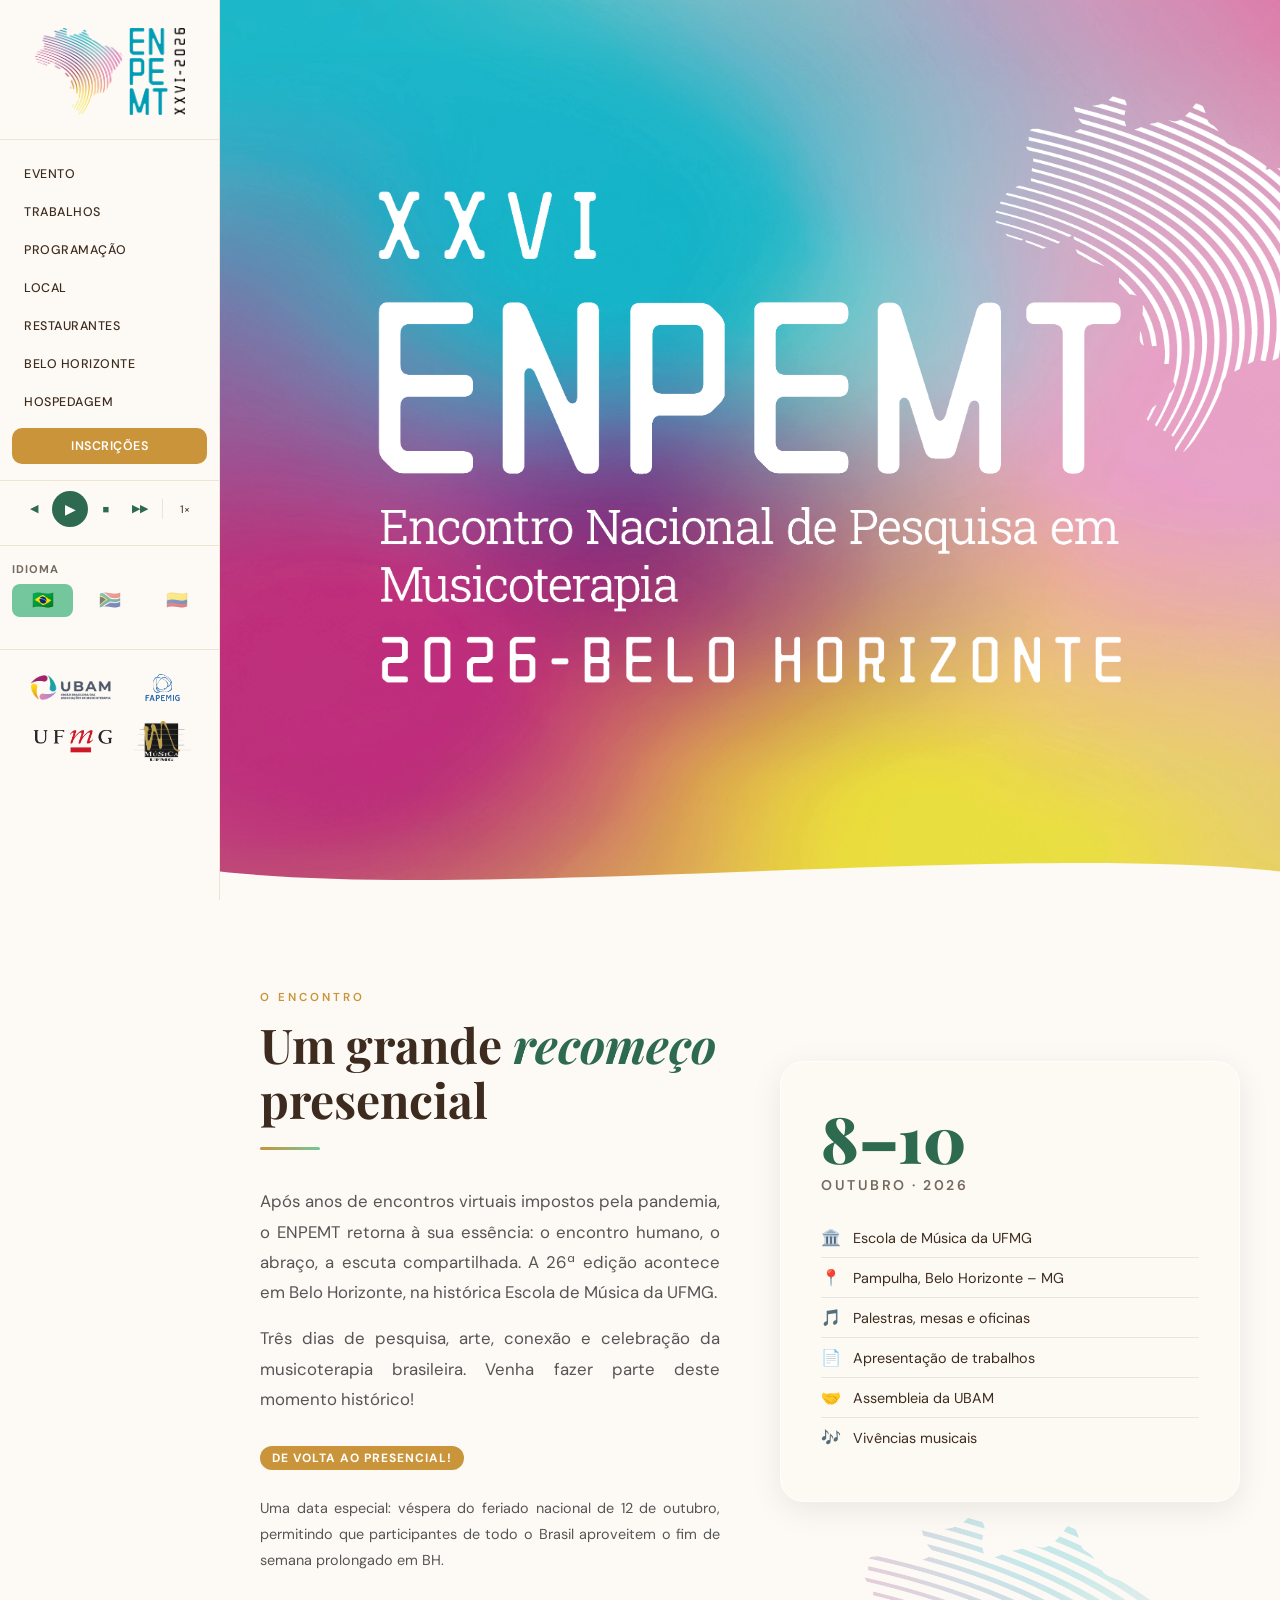
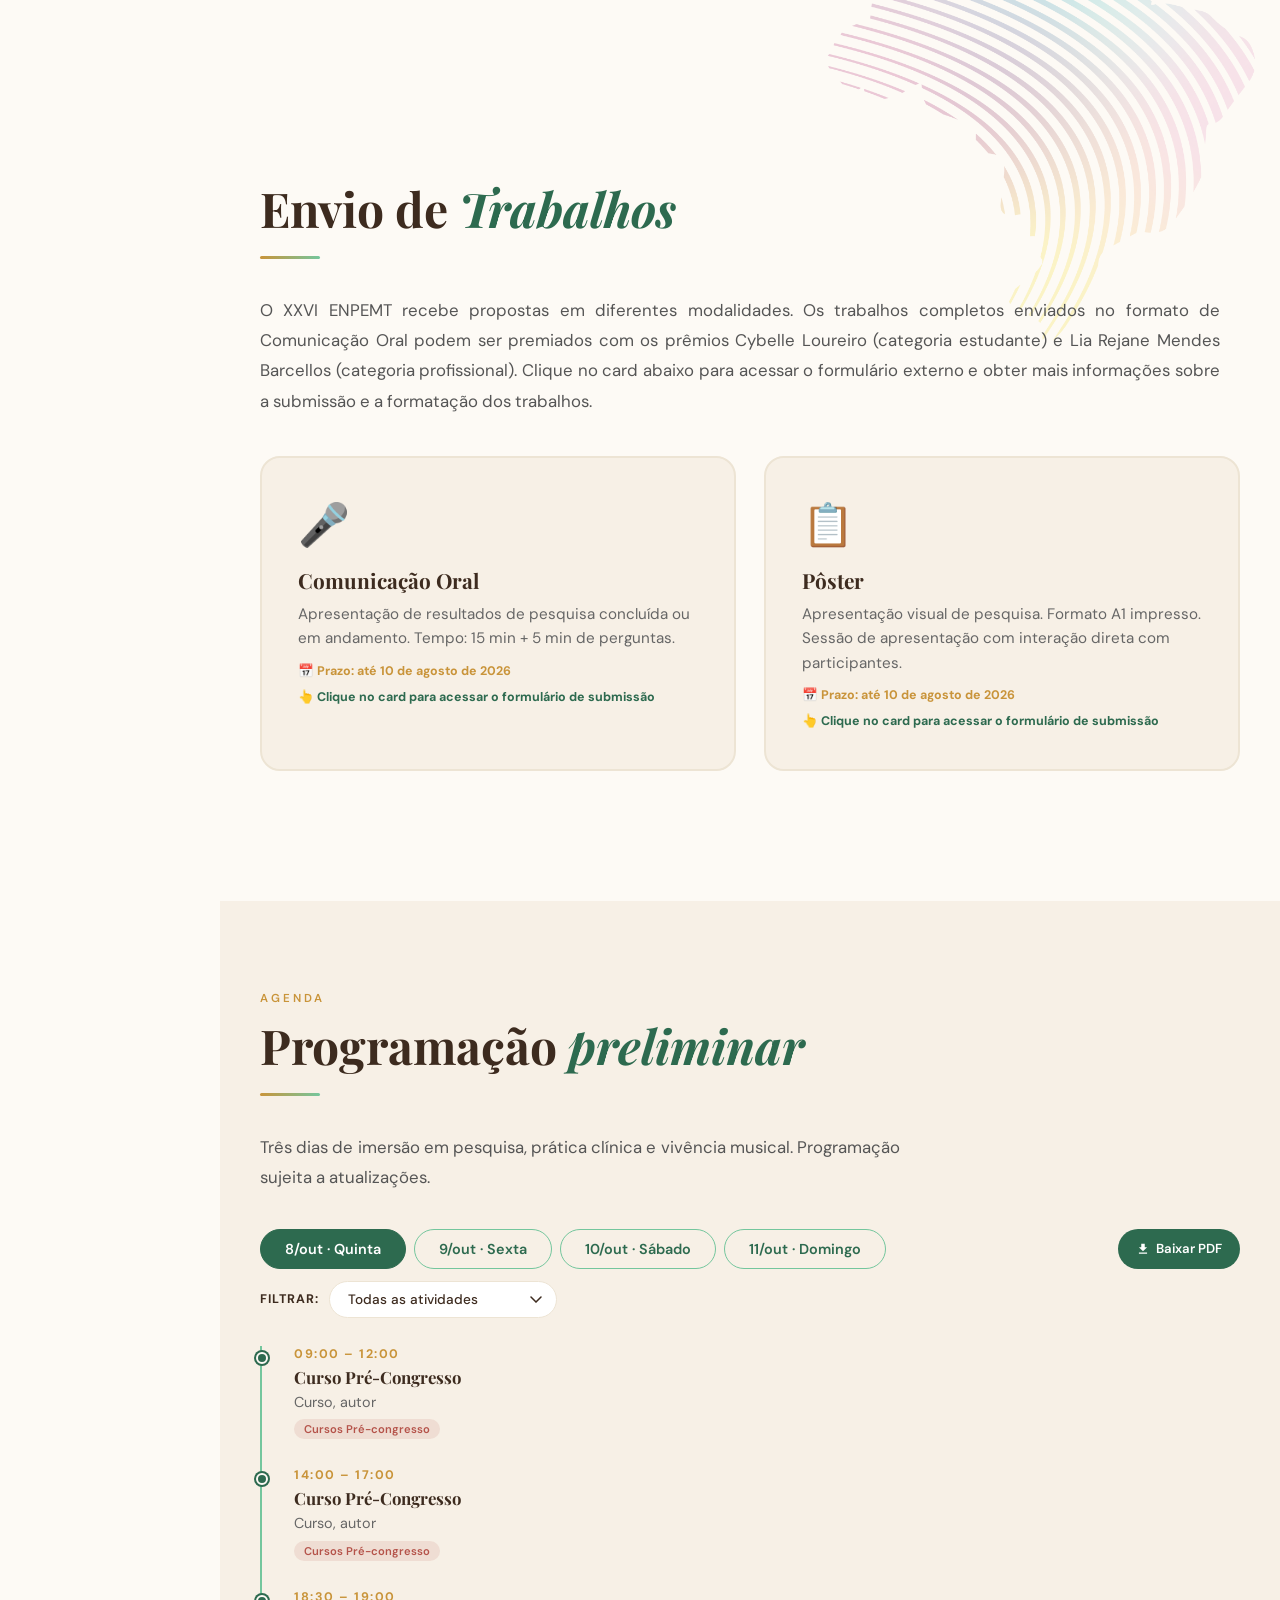
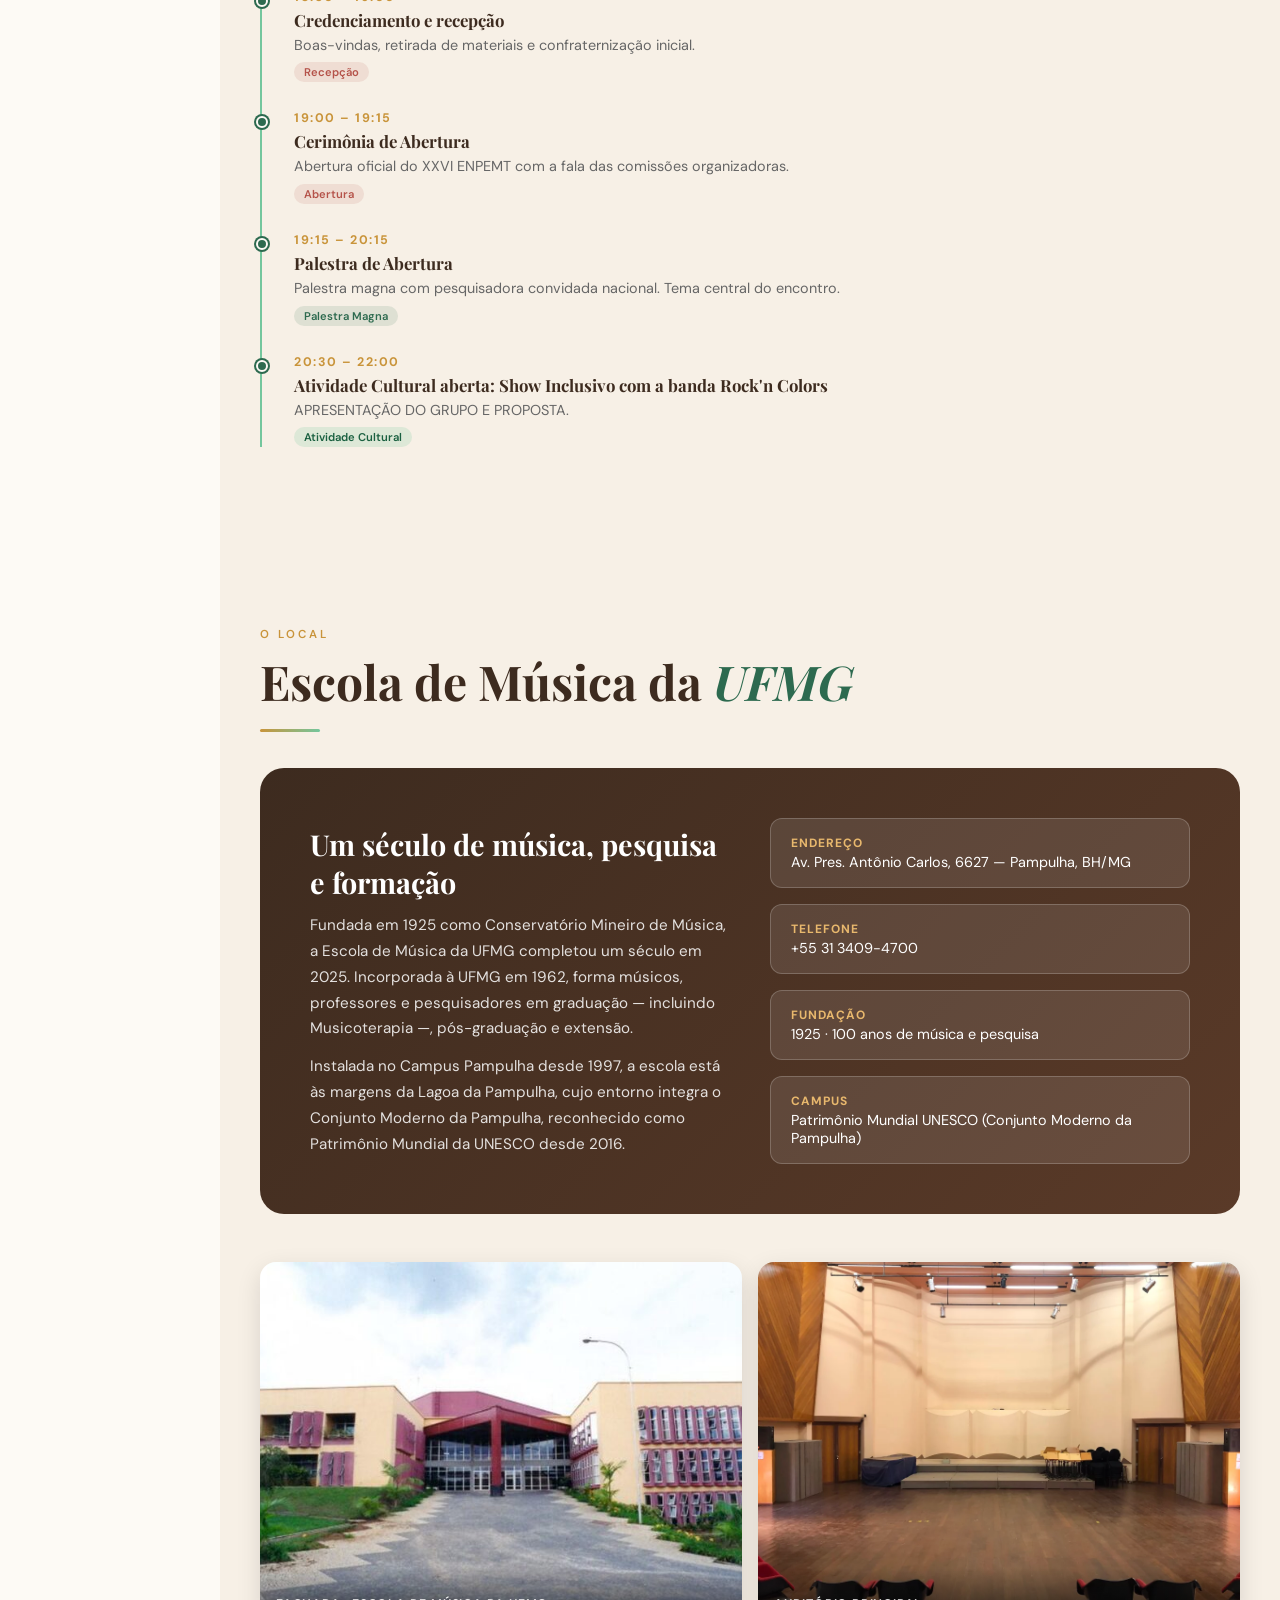
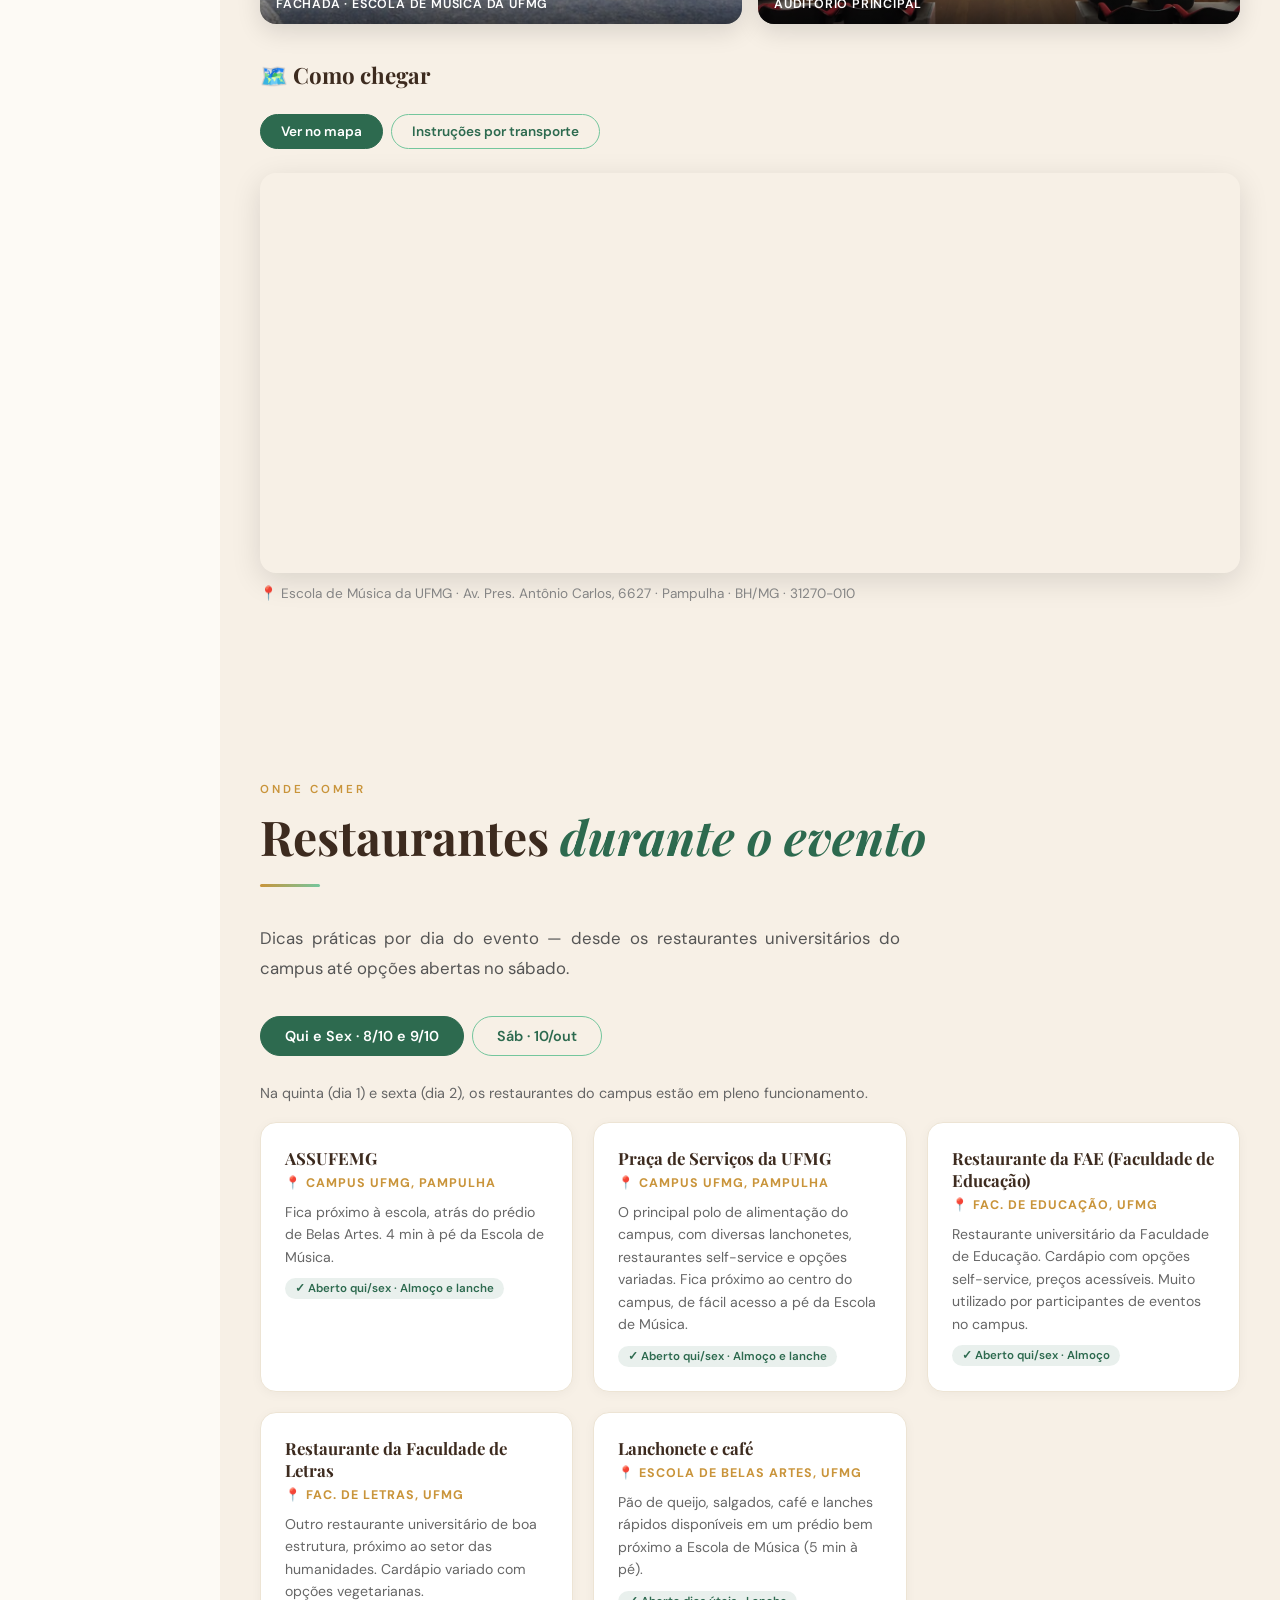
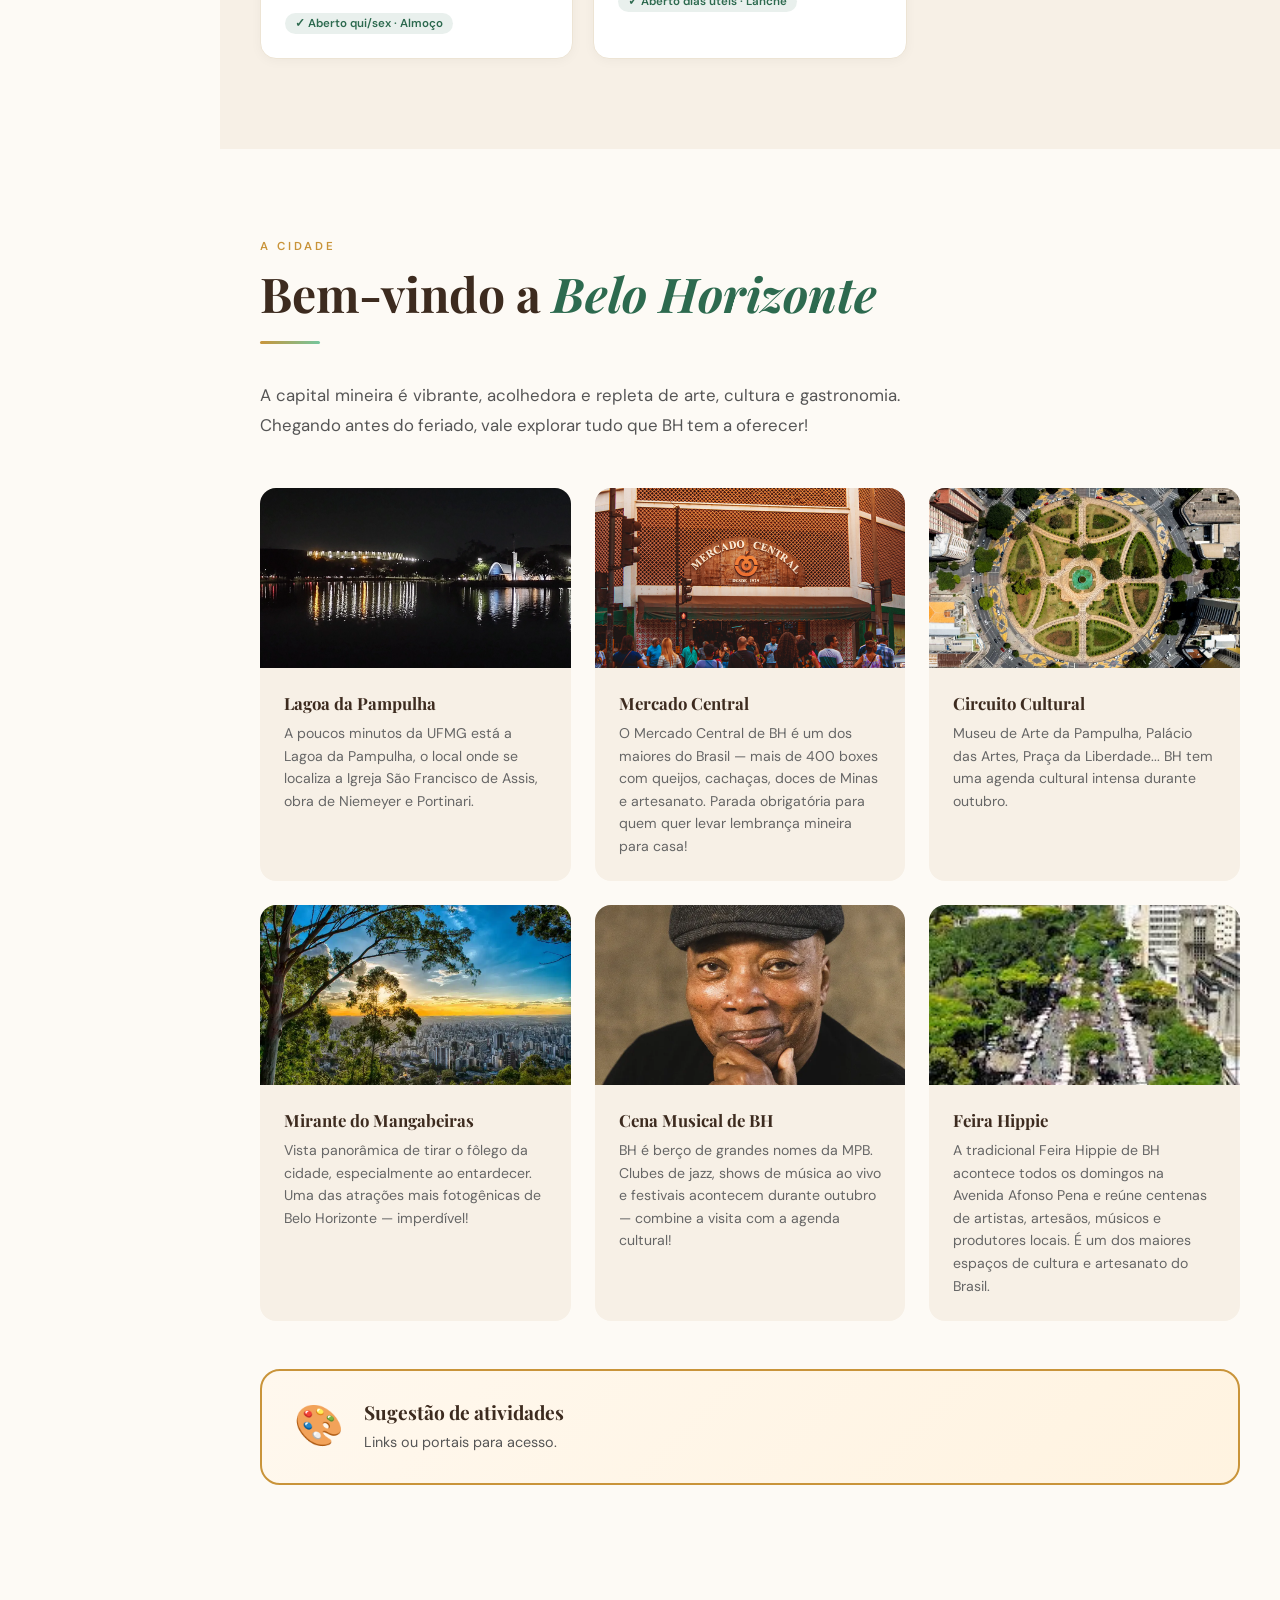
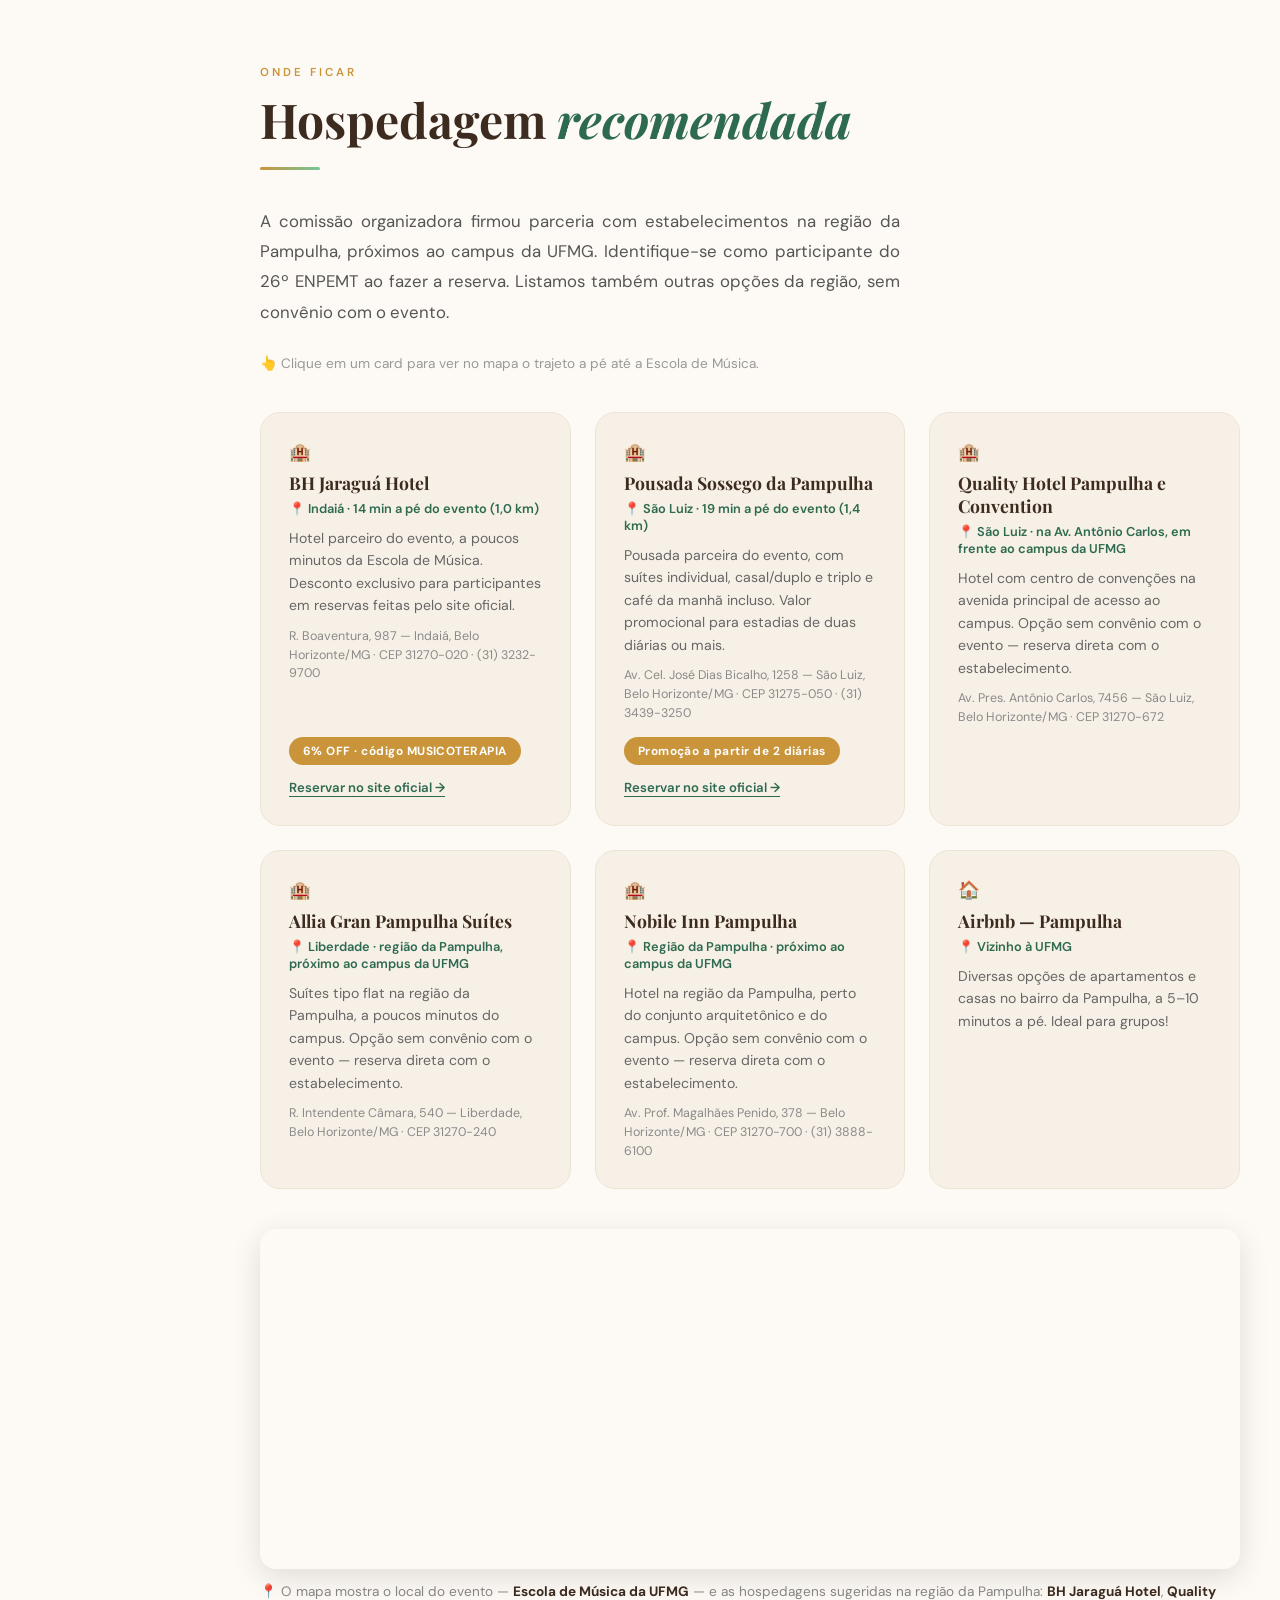
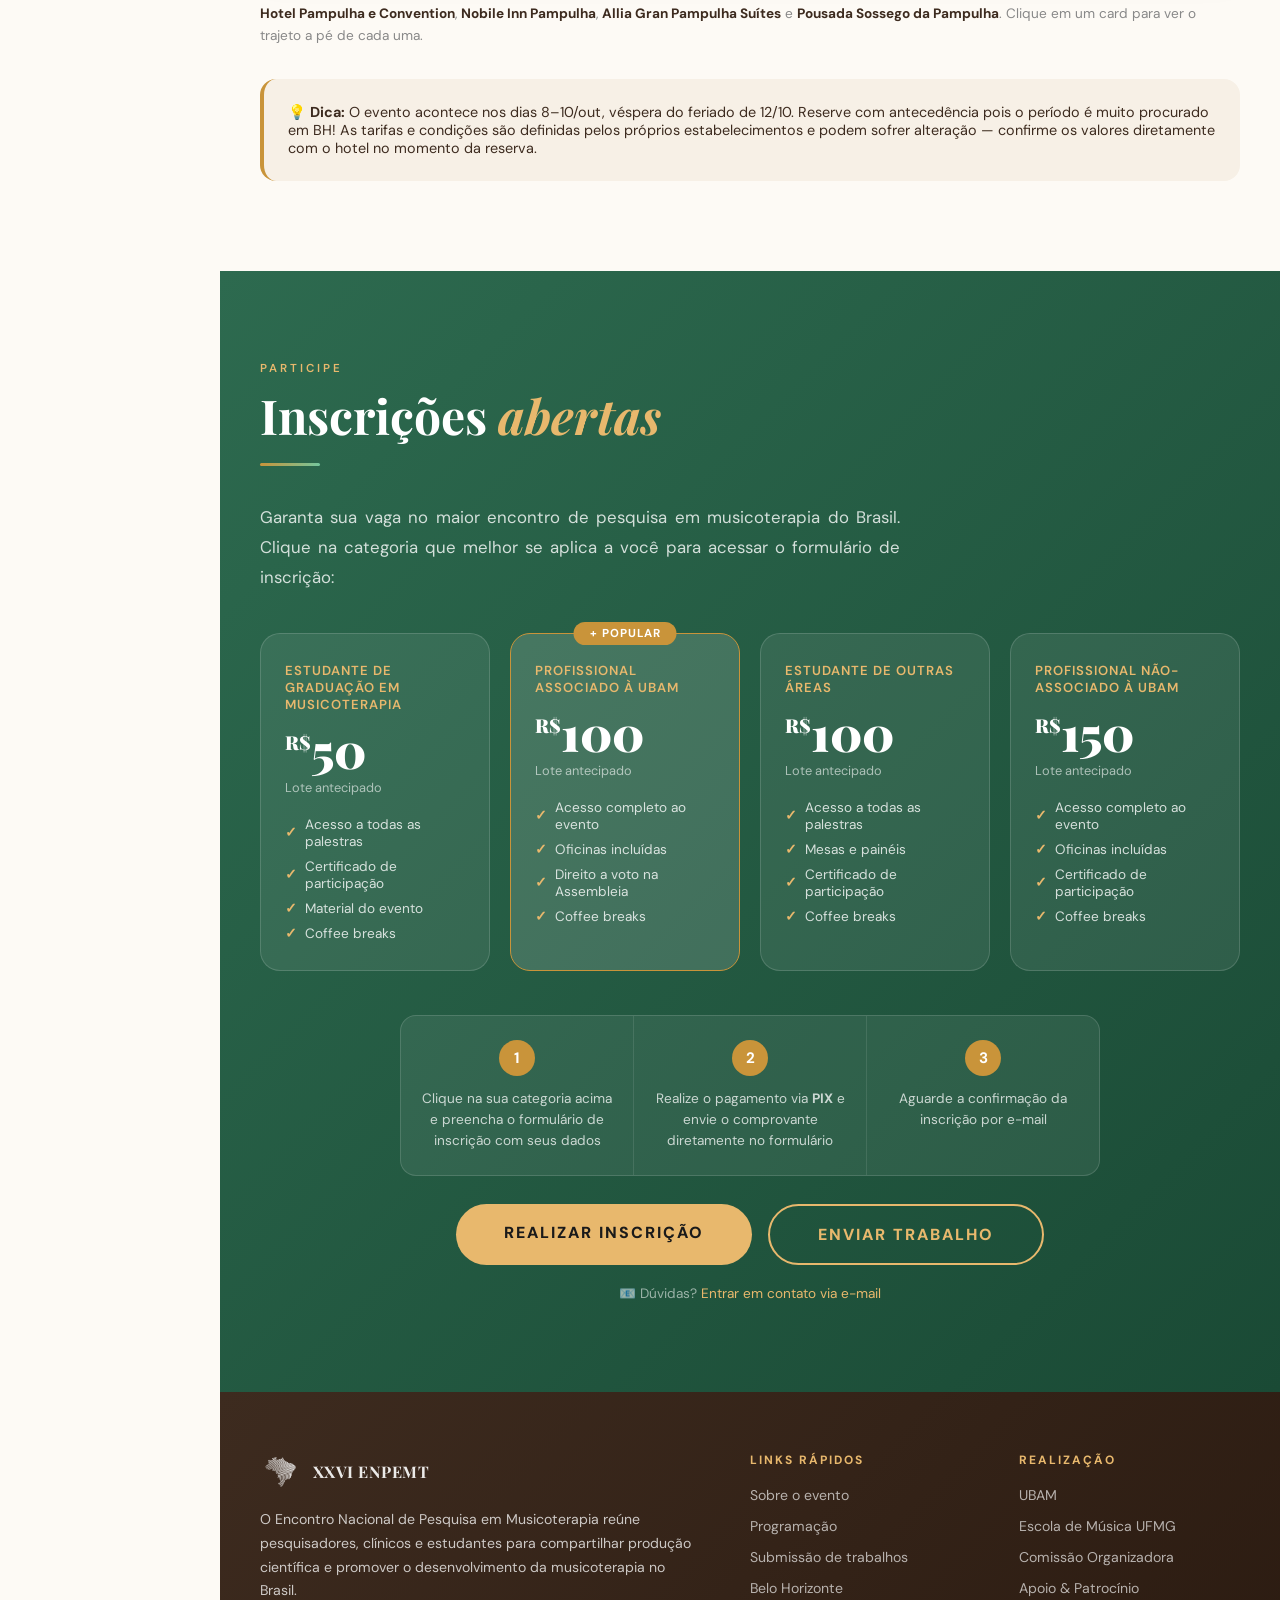
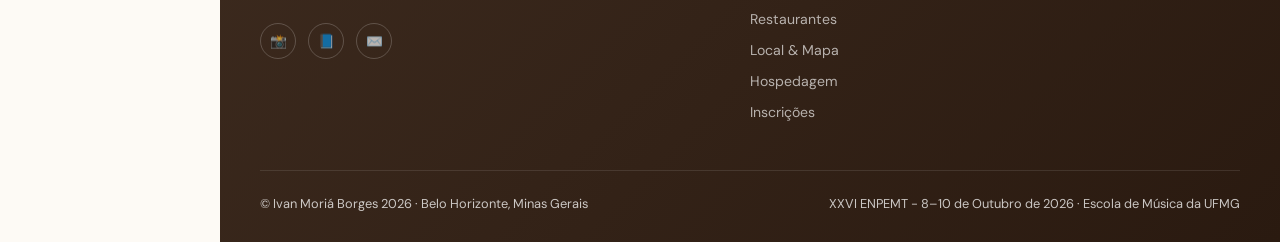
==== commit a45cfb83: "hoteis" ====
--- a/index.html
+++ b/index.html
@@ -772,6 +772,17 @@
     border-left: 3px solid var(--ouro);
   }
   .footer-creditos strong { color: var(--ouro-claro); }
+  /* Crédito do autor: passa despercebido no rodapé, mas é um mailto de verdade.
+     O href é montado em JS (ver bloco CRÉDITO DO AUTOR) para não ser raspado. */
+  .credito-autor {
+    color: inherit; text-decoration: none; cursor: pointer;
+    transition: color .2s, text-decoration-color .2s;
+    text-decoration-color: transparent;
+  }
+  .credito-autor:hover, .credito-autor:focus-visible {
+    color: var(--ouro-claro);
+    text-decoration: underline; text-underline-offset: 3px;
+  }
   .footer-bottom {
     border-top: 1px solid rgba(255,255,255,.1); padding-top: 24px;
     display: flex; justify-content: space-between; align-items: center; flex-wrap: wrap; gap: 12px;
@@ -2283,7 +2294,7 @@
     <span class="section-label reveal" data-i18n="hosp.label">Onde Ficar</span>
     <h2 class="section-title reveal" data-i18n="hosp.title">Hospedagem <em>recomendada</em></h2>
     <div class="divider reveal"></div>
-    <p class="section-text reveal" data-i18n="hosp.intro">A comissão organizadora firmou parceria com estabelecimentos na região da Pampulha, próximos ao campus da UFMG. Identifique-se como participante do 26º ENPEMT ao fazer a reserva.</p>
+    <p class="section-text reveal" data-i18n="hosp.intro">A comissão organizadora firmou parceria com estabelecimentos na região da Pampulha, próximos ao campus da UFMG. Identifique-se como participante do 26º ENPEMT ao fazer a reserva. Listamos também outras opções da região, sem convênio com o evento.</p>
 
     <p class="hosp-hint reveal" data-i18n="hosp.hint">👆 Clique em um card para ver no mapa o trajeto a pé até a Escola de Música.</p>
 
@@ -2310,6 +2321,33 @@
         <a class="hotel-link" href="https://www.sossegodapampulha.com.br/" target="_blank" rel="noopener" data-i18n="hosp.hotel2.link">Reservar no site oficial →</a>
       </div>
 
+      <div class="hotel-card reveal" data-mapa="h4">
+        <div class="hotel-stars">🏨</div>
+        <div class="hotel-name" data-i18n="hosp.hotel4.nome">Quality Hotel Pampulha e Convention</div>
+        <div class="hotel-dist" data-i18n="hosp.hotel4.dist">📍 São Luiz · na Av. Antônio Carlos, em frente ao campus da UFMG</div>
+        <div class="hotel-desc" data-i18n="hosp.hotel4.desc">Hotel com centro de convenções na avenida principal de acesso ao campus. Opção sem convênio com o evento — reserva direta com o estabelecimento.</div>
+        <div class="hotel-addr" data-i18n="hosp.hotel4.addr">Av. Pres. Antônio Carlos, 7456 — São Luiz, Belo Horizonte/MG · CEP 31270-672</div>
+        <div class="hotel-spacer"></div>
+      </div>
+
+      <div class="hotel-card reveal" data-mapa="h5">
+        <div class="hotel-stars">🏨</div>
+        <div class="hotel-name" data-i18n="hosp.hotel5.nome">Allia Gran Pampulha Suítes</div>
+        <div class="hotel-dist" data-i18n="hosp.hotel5.dist">📍 Liberdade · região da Pampulha, próximo ao campus da UFMG</div>
+        <div class="hotel-desc" data-i18n="hosp.hotel5.desc">Suítes tipo flat na região da Pampulha, a poucos minutos do campus. Opção sem convênio com o evento — reserva direta com o estabelecimento.</div>
+        <div class="hotel-addr" data-i18n="hosp.hotel5.addr">R. Intendente Câmara, 540 — Liberdade, Belo Horizonte/MG · CEP 31270-240</div>
+        <div class="hotel-spacer"></div>
+      </div>
+
+      <div class="hotel-card reveal" data-mapa="h6">
+        <div class="hotel-stars">🏨</div>
+        <div class="hotel-name" data-i18n="hosp.hotel6.nome">Nobile Inn Pampulha</div>
+        <div class="hotel-dist" data-i18n="hosp.hotel6.dist">📍 Região da Pampulha · próximo ao campus da UFMG</div>
+        <div class="hotel-desc" data-i18n="hosp.hotel6.desc">Hotel na região da Pampulha, perto do conjunto arquitetônico e do campus. Opção sem convênio com o evento — reserva direta com o estabelecimento.</div>
+        <div class="hotel-addr" data-i18n="hosp.hotel6.addr">Av. Prof. Magalhães Penido, 378 — Belo Horizonte/MG · CEP 31270-700 · (31) 3888-6100</div>
+        <div class="hotel-spacer"></div>
+      </div>
+
       <div class="hotel-card reveal" data-mapa="h3">
         <div class="hotel-stars">🏠</div>
         <div class="hotel-name" data-i18n="hosp.hotel3.nome">Airbnb — Pampulha</div>
@@ -2322,12 +2360,12 @@
     <div class="hosp-mapa reveal" id="hosp-mapa">
       <div class="mapa-frame">
         <iframe id="hosp-mapa-frame"
-          src="https://maps.google.com/maps?saddr=BH+Jaragu%C3%A1+Hotel,+Belo+Horizonte&amp;daddr=Escola+de+M%C3%BAsica+da+UFMG,+Belo+Horizonte+to:Pousada+Sossego+da+Pampulha,+Belo+Horizonte&amp;hl=pt-BR&amp;output=embed"
-          title="Mapa com o BH Jaraguá Hotel, a Escola de Música da UFMG e a Pousada Sossego da Pampulha"
+          src="https://maps.google.com/maps?saddr=BH+Jaragu%C3%A1+Hotel,+Belo+Horizonte&amp;daddr=Quality+Hotel+Pampulha,+Belo+Horizonte+to:Nobile+Inn+Pampulha,+Belo+Horizonte+to:Allia+Gran+Pampulha+Su%C3%ADtes,+Belo+Horizonte+to:Escola+de+M%C3%BAsica+da+UFMG,+Belo+Horizonte+to:Pousada+Sossego+da+Pampulha,+Belo+Horizonte&amp;hl=pt-BR&amp;output=embed"
+          title="Mapa com as hospedagens sugeridas e a Escola de Música da UFMG"
           loading="lazy" allowfullscreen=""></iframe>
       </div>
-      <button type="button" id="hosp-mapa-reset" class="hosp-mapa-reset" hidden data-i18n="hosp.mapa.reset">↺ Ver os três pontos</button>
-      <p class="hosp-mapa-cap" data-i18n="hosp.mapa.cap">📍 Os três pontos marcados: <strong>BH Jaraguá Hotel</strong> (a leste), <strong>Escola de Música da UFMG</strong> — local do evento, ao centro — e <strong>Pousada Sossego da Pampulha</strong> (a oeste). Cada hospedagem fica a cerca de 2 km do evento.</p>
+      <button type="button" id="hosp-mapa-reset" class="hosp-mapa-reset" hidden data-i18n="hosp.mapa.reset">↺ Ver todos os pontos</button>
+      <p class="hosp-mapa-cap" data-i18n="hosp.mapa.cap">📍 O mapa mostra o local do evento — <strong>Escola de Música da UFMG</strong> — e as hospedagens sugeridas na região da Pampulha: <strong>BH Jaraguá Hotel</strong>, <strong>Quality Hotel Pampulha e Convention</strong>, <strong>Nobile Inn Pampulha</strong>, <strong>Allia Gran Pampulha Suítes</strong> e <strong>Pousada Sossego da Pampulha</strong>. Clique em um card para ver o trajeto a pé de cada uma.</p>
     </div>
 
     <div style="margin-top: 32px; padding: 24px; background: var(--creme); border-radius: 16px; border-left: 4px solid var(--ouro);">
@@ -2460,7 +2498,7 @@
 
 
     <div class="footer-bottom">
-      <span data-i18n="footer.copy">© Ivan Moriá Borges 2026 · Belo Horizonte, Minas Gerais</span>
+      <span data-i18n="footer.copy">© <a class="credito-autor" href="#">Ivan Moriá Borges</a> 2026 · Belo Horizonte, Minas Gerais</span>
       <span data-i18n="footer.dates"> XXVI ENPEMT - 8–10 de Outubro de 2026 · Escola de Música da UFMG</span>
     </div>
   </div>
@@ -2642,7 +2680,7 @@
       'footer.link.sobre':'Sobre o evento','footer.link.submissao':'Submissão de trabalhos',
       'footer.link.local':'Local & Mapa','footer.comissao':'Comissão Organizadora',
       'footer.apoio':'Apoio & Patrocínio',
-      'footer.copy':'© Ivan Moriá Borges 2026 · Belo Horizonte, Minas Gerais',
+      'footer.copy':'© <a class="credito-autor" href="#">Ivan Moriá Borges</a> 2026 · Belo Horizonte, Minas Gerais',
       'footer.dates':' XXVI ENPEMT - 8–10 de Outubro de 2026 · Escola de Música da UFMG',
       'tts.label':'Leitor de tela',
       'sobre.text1':'Após anos de encontros virtuais impostos pela pandemia, o ENPEMT retorna à sua essência: o encontro humano, o abraço, a escuta compartilhada. A 26ª edição acontece em Belo Horizonte, na histórica Escola de Música da UFMG.',
@@ -2741,7 +2779,7 @@
       'gastro.tutu.nome':'Tutu à Mineira','gastro.tutu.desc':'Creme espesso de feijão com torresmo. Acompanhamento clássico nos restaurantes tradicionais.',
       'gastro.doce.nome':'Doce de Leite','gastro.doce.desc':'O doce que define Minas. Artesanal, cremoso, de colher. Perfeito com queijo coalho.',
       'gastro.cafe.nome':'Café com Pão de Queijo','gastro.cafe.desc':'O café da manhã mineiro por excelência. Café forte com pão de queijo quentinho.',
-      'hosp.intro':'A comissão organizadora firmou parceria com estabelecimentos na região da Pampulha, próximos ao campus da UFMG. Identifique-se como participante do 26º ENPEMT ao fazer a reserva.',
+      'hosp.intro':'A comissão organizadora firmou parceria com estabelecimentos na região da Pampulha, próximos ao campus da UFMG. Identifique-se como participante do 26º ENPEMT ao fazer a reserva. Listamos também outras opções da região, sem convênio com o evento.',
       'hosp.hotel1.nome':'BH Jaraguá Hotel','hosp.hotel1.dist':'📍 Indaiá · 14 min a pé do evento (1,0 km)',
       'hosp.hotel1.desc':'Hotel parceiro do evento, a poucos minutos da Escola de Música. Desconto exclusivo para participantes em reservas feitas pelo site oficial.',
       'hosp.hotel1.addr':'R. Boaventura, 987 — Indaiá, Belo Horizonte/MG · CEP 31270-020 · (31) 3232-9700',
@@ -2752,12 +2790,24 @@
       'hosp.hotel2.badge':'Promoção a partir de 2 diárias','hosp.hotel2.link':'Reservar no site oficial →',
       'hosp.hotel3.nome':'Airbnb — Pampulha','hosp.hotel3.dist':'📍 Vizinho à UFMG',
       'hosp.hotel3.desc':'Diversas opções de apartamentos e casas no bairro da Pampulha, a 5–10 minutos a pé. Ideal para grupos!',
+      'hosp.hotel4.nome':'Quality Hotel Pampulha e Convention','hosp.hotel4.dist':'📍 São Luiz · na Av. Antônio Carlos, em frente ao campus da UFMG',
+      'hosp.hotel4.desc':'Hotel com centro de convenções na avenida principal de acesso ao campus. Opção sem convênio com o evento — reserva direta com o estabelecimento.',
+      'hosp.hotel4.addr':'Av. Pres. Antônio Carlos, 7456 — São Luiz, Belo Horizonte/MG · CEP 31270-672',
+      'hosp.hotel5.nome':'Allia Gran Pampulha Suítes','hosp.hotel5.dist':'📍 Liberdade · região da Pampulha, próximo ao campus da UFMG',
+      'hosp.hotel5.desc':'Suítes tipo flat na região da Pampulha, a poucos minutos do campus. Opção sem convênio com o evento — reserva direta com o estabelecimento.',
+      'hosp.hotel5.addr':'R. Intendente Câmara, 540 — Liberdade, Belo Horizonte/MG · CEP 31270-240',
+      'hosp.hotel6.nome':'Nobile Inn Pampulha','hosp.hotel6.dist':'📍 Região da Pampulha · próximo ao campus da UFMG',
+      'hosp.hotel6.desc':'Hotel na região da Pampulha, perto do conjunto arquitetônico e do campus. Opção sem convênio com o evento — reserva direta com o estabelecimento.',
+      'hosp.hotel6.addr':'Av. Prof. Magalhães Penido, 378 — Belo Horizonte/MG · CEP 31270-700 · (31) 3888-6100',
       'hosp.hint':'👆 Clique em um card para ver no mapa o trajeto a pé até a Escola de Música.',
-      'hosp.mapa.reset':'↺ Ver os três pontos',
+      'hosp.mapa.reset':'↺ Ver todos os pontos',
       'hosp.mapa.cap.h1':'🚶 Trajeto a pé do <strong>BH Jaraguá Hotel</strong> até a Escola de Música: <strong>1,0 km · cerca de 14 min</strong>. O percurso entra pelo campus da UFMG.',
       'hosp.mapa.cap.h2':'🚶 Trajeto a pé da <strong>Pousada Sossego da Pampulha</strong> até a Escola de Música: <strong>1,4 km · cerca de 19 min</strong>. O percurso entra pelo campus da UFMG.',
       'hosp.mapa.cap.h3':'📍 <strong>Região da Pampulha</strong> — o bairro em volta do campus da UFMG, onde ficam as opções de aluguel por temporada. Não é um endereço único.',
-      'hosp.mapa.cap':'📍 Os três pontos marcados: <strong>BH Jaraguá Hotel</strong> (a leste), <strong>Escola de Música da UFMG</strong> — local do evento, ao centro — e <strong>Pousada Sossego da Pampulha</strong> (a oeste). Cada hospedagem fica a cerca de 2 km do evento.',
+      'hosp.mapa.cap.h4':'🚶 Trajeto a pé do <strong>Quality Hotel Pampulha e Convention</strong> até a Escola de Música. O percurso entra pelo campus da UFMG.',
+      'hosp.mapa.cap.h5':'🚶 Trajeto a pé do <strong>Allia Gran Pampulha Suítes</strong> até a Escola de Música. O percurso entra pelo campus da UFMG.',
+      'hosp.mapa.cap.h6':'🚶 Trajeto a pé do <strong>Nobile Inn Pampulha</strong> até a Escola de Música. O percurso entra pelo campus da UFMG.',
+      'hosp.mapa.cap':'📍 O mapa mostra o local do evento — <strong>Escola de Música da UFMG</strong> — e as hospedagens sugeridas na região da Pampulha: <strong>BH Jaraguá Hotel</strong>, <strong>Quality Hotel Pampulha e Convention</strong>, <strong>Nobile Inn Pampulha</strong>, <strong>Allia Gran Pampulha Suítes</strong> e <strong>Pousada Sossego da Pampulha</strong>. Clique em um card para ver o trajeto a pé de cada uma.',
       'hosp.dica':'💡 <strong>Dica:</strong> O evento acontece nos dias 8–10/out, véspera do feriado de 12/10. Reserve com antecedência pois o período é muito procurado em BH! As tarifas e condições são definidas pelos próprios estabelecimentos e podem sofrer alteração — confirme os valores diretamente com o hotel no momento da reserva.',
       'insc.intro':'Garanta sua vaga no maior encontro de pesquisa em musicoterapia do Brasil. Clique na categoria que melhor se aplica a você para acessar o formulário de inscrição:',
       'insc.passo1':'Clique na sua categoria acima e preencha o formulário de inscrição com seus dados',
@@ -2810,7 +2860,7 @@
       'footer.link.sobre':'About the event','footer.link.submissao':'Paper submission',
       'footer.link.local':'Venue & Map','footer.comissao':'Organizing Committee',
       'footer.apoio':'Support & Sponsorship',
-      'footer.copy':'© Ivan Moriá Borges 2026 · Belo Horizonte, Minas Gerais',
+      'footer.copy':'© <a class="credito-autor" href="#">Ivan Moriá Borges</a> 2026 · Belo Horizonte, Minas Gerais',
       'footer.dates':' XXVI ENPEMT – 8–10 October 2026 · School of Music UFMG',
       'tts.label':'Screen reader',
       'sobre.text1':'After years of virtual meetings imposed by the pandemic, ENPEMT returns to its essence: the human encounter, the embrace, the shared listening. The 26th edition takes place in Belo Horizonte, at the historic School of Music of UFMG.',
@@ -2909,7 +2959,7 @@
       'gastro.tutu.nome':'Tutu à Mineira','gastro.tutu.desc':'Thick bean cream with pork crackling. Classic side dish in traditional restaurants.',
       'gastro.doce.nome':'Doce de Leite','gastro.doce.desc':'The sweet that defines Minas. Artisanal, creamy, spoon-worthy. Perfect with curd cheese.',
       'gastro.cafe.nome':'Coffee with Pão de Queijo','gastro.cafe.desc':'The quintessential Minas breakfast. Strong coffee with warm cheese bread.',
-      'hosp.intro':'The organizing committee has partnered with venues in the Pampulha area, close to the UFMG campus. Identify yourself as a 26th ENPEMT attendee when booking.',
+      'hosp.intro':'The organizing committee has partnered with venues in the Pampulha area, close to the UFMG campus. Identify yourself as a 26th ENPEMT attendee when booking. We also list other options in the area that are not official partners.',
       'hosp.hotel1.nome':'BH Jaraguá Hotel','hosp.hotel1.dist':'📍 Indaiá · 14 min walk to the venue (1.0 km)',
       'hosp.hotel1.desc':'Official partner hotel, a few minutes from the School of Music. Exclusive discount for attendees on bookings made through the official website.',
       'hosp.hotel1.addr':'R. Boaventura, 987 — Indaiá, Belo Horizonte/MG · ZIP 31270-020 · +55 31 3232-9700',
@@ -2920,12 +2970,24 @@
       'hosp.hotel2.badge':'Special rate from 2 nights','hosp.hotel2.link':'Book on the official website →',
       'hosp.hotel3.nome':'Airbnb — Pampulha','hosp.hotel3.dist':'📍 Next to UFMG',
       'hosp.hotel3.desc':'Various apartment and house options in the Pampulha neighbourhood, 5–10 minutes on foot. Ideal for groups!',
+      'hosp.hotel4.nome':'Quality Hotel Pampulha e Convention','hosp.hotel4.dist':'📍 São Luiz · on Av. Antônio Carlos, across from the UFMG campus',
+      'hosp.hotel4.desc':'Hotel with a convention centre on the main avenue leading to the campus. Not an official partner — book directly with the hotel.',
+      'hosp.hotel4.addr':'Av. Pres. Antônio Carlos, 7456 — São Luiz, Belo Horizonte/MG · ZIP 31270-672',
+      'hosp.hotel5.nome':'Allia Gran Pampulha Suítes','hosp.hotel5.dist':'📍 Liberdade · Pampulha area, close to the UFMG campus',
+      'hosp.hotel5.desc':'Flat-style suites in the Pampulha area, a few minutes from the campus. Not an official partner — book directly with the hotel.',
+      'hosp.hotel5.addr':'R. Intendente Câmara, 540 — Liberdade, Belo Horizonte/MG · ZIP 31270-240',
+      'hosp.hotel6.nome':'Nobile Inn Pampulha','hosp.hotel6.dist':'📍 Pampulha area · close to the UFMG campus',
+      'hosp.hotel6.desc':'Hotel in the Pampulha area, near the architectural complex and the campus. Not an official partner — book directly with the hotel.',
+      'hosp.hotel6.addr':'Av. Prof. Magalhães Penido, 378 — Belo Horizonte/MG · ZIP 31270-700 · +55 31 3888-6100',
       'hosp.hint':'👆 Tap a card to see the walking route to the School of Music on the map.',
-      'hosp.mapa.reset':'↺ Show all three points',
+      'hosp.mapa.reset':'↺ Show all points',
       'hosp.mapa.cap.h1':'🚶 Walking route from <strong>BH Jaraguá Hotel</strong> to the School of Music: <strong>1.0 km · about 14 min</strong>. The route goes through the UFMG campus.',
       'hosp.mapa.cap.h2':'🚶 Walking route from <strong>Pousada Sossego da Pampulha</strong> to the School of Music: <strong>1.4 km · about 19 min</strong>. The route goes through the UFMG campus.',
       'hosp.mapa.cap.h3':'📍 <strong>Pampulha area</strong> — the neighbourhood around the UFMG campus, where the short-term rentals are. Not a single address.',
-      'hosp.mapa.cap':'📍 The three marked points: <strong>BH Jaraguá Hotel</strong> (east), <strong>School of Music — UFMG</strong>, the event venue, in the middle, and <strong>Pousada Sossego da Pampulha</strong> (west). Each is about 2 km from the venue.',
+      'hosp.mapa.cap.h4':'🚶 Walking route from <strong>Quality Hotel Pampulha e Convention</strong> to the School of Music. The route goes through the UFMG campus.',
+      'hosp.mapa.cap.h5':'🚶 Walking route from <strong>Allia Gran Pampulha Suítes</strong> to the School of Music. The route goes through the UFMG campus.',
+      'hosp.mapa.cap.h6':'🚶 Walking route from <strong>Nobile Inn Pampulha</strong> to the School of Music. The route goes through the UFMG campus.',
+      'hosp.mapa.cap':'📍 The map shows the venue — <strong>School of Music — UFMG</strong> — and the suggested places to stay in the Pampulha area: <strong>BH Jaraguá Hotel</strong>, <strong>Quality Hotel Pampulha e Convention</strong>, <strong>Nobile Inn Pampulha</strong>, <strong>Allia Gran Pampulha Suítes</strong> and <strong>Pousada Sossego da Pampulha</strong>. Tap a card to see the walking route from each one.',
       'hosp.dica':'💡 <strong>Tip:</strong> The event takes place on 8–10/Oct, the eve of the 12/10 holiday. Book early as the period is very popular in BH! Rates and conditions are set by the venues themselves and are subject to change — please confirm prices directly with the hotel when booking.',
       'insc.intro':'Secure your spot at Brazil\'s largest music therapy research meeting. Click on the category that best applies to you to access the registration form:',
       'insc.passo1':'Click on your category above and fill in the registration form with your details',
@@ -2978,7 +3040,7 @@
       'footer.link.sobre':'Sobre el evento','footer.link.submissao':'Envío de trabajos',
       'footer.link.local':'Local y Mapa','footer.comissao':'Comisión Organizadora',
       'footer.apoio':'Apoyo y Patrocinio',
-      'footer.copy':'© Ivan Moriá Borges 2026 · Belo Horizonte, Minas Gerais',
+      'footer.copy':'© <a class="credito-autor" href="#">Ivan Moriá Borges</a> 2026 · Belo Horizonte, Minas Gerais',
       'footer.dates':' XXVI ENPEMT – 8–10 de octubre de 2026 · Escuela de Música UFMG',
       'tts.label':'Lector de pantalla',
       'sobre.text1':'Tras años de encuentros virtuales impuestos por la pandemia, el ENPEMT regresa a su esencia: el encuentro humano, el abrazo, la escucha compartida. La 26ª edición tiene lugar en Belo Horizonte, en la histórica Escuela de Música de la UFMG.',
@@ -3077,7 +3139,7 @@
       'gastro.tutu.nome':'Tutu à Mineira','gastro.tutu.desc':'Crema espesa de frijoles con chicharrón. Acompañamiento clásico en los restaurantes tradicionales.',
       'gastro.doce.nome':'Dulce de Leche','gastro.doce.desc':'El dulce que define Minas. Artesanal, cremoso, para comer con cuchara. Perfecto con queso fresco.',
       'gastro.cafe.nome':'Café con Pão de Queijo','gastro.cafe.desc':'El desayuno minero por excelencia. Café fuerte con panecillo de queso caliente.',
-      'hosp.intro':'El comité organizador estableció alianzas con establecimientos en la región de Pampulha, próximos al campus de la UFMG. Identifíquese como participante del 26º ENPEMT al hacer la reserva.',
+      'hosp.intro':'El comité organizador estableció alianzas con establecimientos en la región de Pampulha, próximos al campus de la UFMG. Identifíquese como participante del 26º ENPEMT al hacer la reserva. También listamos otras opciones de la región, sin convenio con el evento.',
       'hosp.hotel1.nome':'BH Jaraguá Hotel','hosp.hotel1.dist':'📍 Indaiá · 14 min a pie del evento (1,0 km)',
       'hosp.hotel1.desc':'Hotel aliado del evento, a pocos minutos de la Escuela de Música. Descuento exclusivo para participantes en reservas hechas por el sitio oficial.',
       'hosp.hotel1.addr':'R. Boaventura, 987 — Indaiá, Belo Horizonte/MG · CP 31270-020 · +55 31 3232-9700',
@@ -3088,12 +3150,24 @@
       'hosp.hotel2.badge':'Promoción desde 2 noches','hosp.hotel2.link':'Reservar en el sitio oficial →',
       'hosp.hotel3.nome':'Airbnb — Pampulha','hosp.hotel3.dist':'📍 Junto a la UFMG',
       'hosp.hotel3.desc':'Diversas opciones de apartamentos y casas en el barrio de Pampulha, a 5–10 minutos a pie. ¡Ideal para grupos!',
+      'hosp.hotel4.nome':'Quality Hotel Pampulha e Convention','hosp.hotel4.dist':'📍 São Luiz · en la Av. Antônio Carlos, frente al campus de la UFMG',
+      'hosp.hotel4.desc':'Hotel con centro de convenciones en la avenida principal de acceso al campus. Opción sin convenio con el evento — reserva directa con el establecimiento.',
+      'hosp.hotel4.addr':'Av. Pres. Antônio Carlos, 7456 — São Luiz, Belo Horizonte/MG · CP 31270-672',
+      'hosp.hotel5.nome':'Allia Gran Pampulha Suítes','hosp.hotel5.dist':'📍 Liberdade · región de Pampulha, cerca del campus de la UFMG',
+      'hosp.hotel5.desc':'Suites tipo flat en la región de Pampulha, a pocos minutos del campus. Opción sin convenio con el evento — reserva directa con el establecimiento.',
+      'hosp.hotel5.addr':'R. Intendente Câmara, 540 — Liberdade, Belo Horizonte/MG · CP 31270-240',
+      'hosp.hotel6.nome':'Nobile Inn Pampulha','hosp.hotel6.dist':'📍 Región de Pampulha · cerca del campus de la UFMG',
+      'hosp.hotel6.desc':'Hotel en la región de Pampulha, cerca del conjunto arquitectónico y del campus. Opción sin convenio con el evento — reserva directa con el establecimiento.',
+      'hosp.hotel6.addr':'Av. Prof. Magalhães Penido, 378 — Belo Horizonte/MG · CP 31270-700 · +55 31 3888-6100',
       'hosp.hint':'👆 Haga clic en una tarjeta para ver en el mapa el trayecto a pie a la Escuela de Música.',
-      'hosp.mapa.reset':'↺ Ver los tres puntos',
+      'hosp.mapa.reset':'↺ Ver todos los puntos',
       'hosp.mapa.cap.h1':'🚶 Trayecto a pie del <strong>BH Jaraguá Hotel</strong> a la Escuela de Música: <strong>1,0 km · unos 14 min</strong>. El recorrido entra por el campus de la UFMG.',
       'hosp.mapa.cap.h2':'🚶 Trayecto a pie de la <strong>Pousada Sossego da Pampulha</strong> a la Escuela de Música: <strong>1,4 km · unos 19 min</strong>. El recorrido entra por el campus de la UFMG.',
       'hosp.mapa.cap.h3':'📍 <strong>Región de Pampulha</strong> — el barrio alrededor del campus de la UFMG, donde están los alquileres temporarios. No es una dirección única.',
-      'hosp.mapa.cap':'📍 Los tres puntos marcados: <strong>BH Jaraguá Hotel</strong> (al este), <strong>Escuela de Música de la UFMG</strong> — sede del evento, al centro — y <strong>Pousada Sossego da Pampulha</strong> (al oeste). Cada alojamiento está a unos 2 km del evento.',
+      'hosp.mapa.cap.h4':'🚶 Trayecto a pie del <strong>Quality Hotel Pampulha e Convention</strong> a la Escuela de Música. El recorrido entra por el campus de la UFMG.',
+      'hosp.mapa.cap.h5':'🚶 Trayecto a pie del <strong>Allia Gran Pampulha Suítes</strong> a la Escuela de Música. El recorrido entra por el campus de la UFMG.',
+      'hosp.mapa.cap.h6':'🚶 Trayecto a pie del <strong>Nobile Inn Pampulha</strong> a la Escuela de Música. El recorrido entra por el campus de la UFMG.',
+      'hosp.mapa.cap':'📍 El mapa muestra la sede del evento — <strong>Escuela de Música de la UFMG</strong> — y los alojamientos sugeridos en la región de Pampulha: <strong>BH Jaraguá Hotel</strong>, <strong>Quality Hotel Pampulha e Convention</strong>, <strong>Nobile Inn Pampulha</strong>, <strong>Allia Gran Pampulha Suítes</strong> y <strong>Pousada Sossego da Pampulha</strong>. Haga clic en una tarjeta para ver el trayecto a pie de cada una.',
       'hosp.dica':'💡 <strong>Consejo:</strong> El evento tiene lugar los días 8–10/oct, víspera del feriado del 12/10. ¡Reserve con anticipación ya que el período es muy solicitado en BH! Las tarifas y condiciones son definidas por los propios establecimientos y pueden cambiar — confirme los valores directamente con el hotel al momento de reservar.',
       'insc.intro':'Asegure su lugar en el mayor encuentro de investigación en musicoterapia de Brasil. Haga clic en la categoría que mejor se aplique a usted para acceder al formulario de inscripción:',
       'insc.passo1':'Haga clic en su categoría anterior y complete el formulario de inscripción con sus datos',
@@ -3128,7 +3202,7 @@
 
   // ─── MAPA DA HOSPEDAGEM ───────────────────────────────────────────────────
   // Clicar num card marca aquela hospedagem no mapa; clicar de novo volta à
-  // visão dos três pontos.
+  // visão geral com todos os pontos.
   (function () {
     var frame = document.getElementById('hosp-mapa-frame');
     var cap   = document.querySelector('.hosp-mapa-cap');
@@ -3139,18 +3213,29 @@
     var HL = { pt: 'pt-BR', en: 'en', es: 'es' };
     var QUERY = {
       all: 'saddr=BH+Jaragu%C3%A1+Hotel,+Belo+Horizonte' +
-           '&daddr=Escola+de+M%C3%BAsica+da+UFMG,+Belo+Horizonte' +
+           '&daddr=Quality+Hotel+Pampulha,+Belo+Horizonte' +
+           '+to:Nobile+Inn+Pampulha,+Belo+Horizonte' +
+           '+to:Allia+Gran+Pampulha+Su%C3%ADtes,+Belo+Horizonte' +
+           '+to:Escola+de+M%C3%BAsica+da+UFMG,+Belo+Horizonte' +
            '+to:Pousada+Sossego+da+Pampulha,+Belo+Horizonte',
       // dirflg=w -> rota a pé até a Escola de Música (vira !3e2 no embed)
       h1:  'saddr=BH+Jaragu%C3%A1+Hotel,+R.+Boaventura,+987,+Belo+Horizonte,+MG' +
            '&daddr=Escola+de+M%C3%BAsica+da+UFMG,+Belo+Horizonte&dirflg=w',
       h2:  'saddr=Pousada+Sossego+da+Pampulha,+Av.+Cel.+Jos%C3%A9+Dias+Bicalho,+1258,+Belo+Horizonte,+MG' +
            '&daddr=Escola+de+M%C3%BAsica+da+UFMG,+Belo+Horizonte&dirflg=w',
-      h3:  'q=Pampulha,+Belo+Horizonte,+MG&z=14'
+      h3:  'q=Pampulha,+Belo+Horizonte,+MG&z=14',
+      h4:  'saddr=Quality+Hotel+Pampulha,+Av.+Pres.+Ant%C3%B4nio+Carlos,+7456,+Belo+Horizonte,+MG' +
+           '&daddr=Escola+de+M%C3%BAsica+da+UFMG,+Belo+Horizonte&dirflg=w',
+      h5:  'saddr=Allia+Gran+Pampulha+Su%C3%ADtes,+R.+Intendente+C%C3%A2mara,+540,+Belo+Horizonte,+MG' +
+           '&daddr=Escola+de+M%C3%BAsica+da+UFMG,+Belo+Horizonte&dirflg=w',
+      h6:  'saddr=Nobile+Inn+Pampulha,+Av.+Prof.+Magalh%C3%A3es+Penido,+378,+Belo+Horizonte,+MG' +
+           '&daddr=Escola+de+M%C3%BAsica+da+UFMG,+Belo+Horizonte&dirflg=w'
     };
     var CAP_KEY = {
       all: 'hosp.mapa.cap', h1: 'hosp.mapa.cap.h1',
-      h2:  'hosp.mapa.cap.h2', h3: 'hosp.mapa.cap.h3'
+      h2:  'hosp.mapa.cap.h2', h3: 'hosp.mapa.cap.h3',
+      h4:  'hosp.mapa.cap.h4', h5: 'hosp.mapa.cap.h5',
+      h6:  'hosp.mapa.cap.h6'
     };
     var sel = 'all';
 
@@ -3194,6 +3279,37 @@
     setLang = function (lang) { applyLang(lang); render(); };
 
     render();
+  })();
+  // ─────────────────────────────────────────────────────────────────────────
+
+  // ─── CRÉDITO DO AUTOR ─────────────────────────────────────────────────────
+  // O nome no rodapé vira um mailto. O endereço não aparece no HTML: é montado
+  // aqui em tempo de execução, para não ser colhido por robôs de spam.
+  (function () {
+    var USER = 'ivanmoriabr', HOST = 'gmail.com';
+    var TITLE = {
+      pt: 'Site desenvolvido por Ivan Moriá Borges — clique para entrar em contato',
+      en: 'Website developed by Ivan Moriá Borges — click to get in touch',
+      es: 'Sitio desarrollado por Ivan Moriá Borges — haga clic para contactar'
+    };
+    var SUBJ = { pt: 'Site do 26º ENPEMT', en: '26th ENPEMT website', es: 'Sitio del 26º ENPEMT' };
+
+    function apply() {
+      var lang = TITLE[currentLang] ? currentLang : 'pt';
+      document.querySelectorAll('.credito-autor').forEach(function (a) {
+        a.href = 'mailto:' + USER + '@' + HOST +
+                 '?subject=' + encodeURIComponent(SUBJ[lang]);
+        a.title = TITLE[lang];
+        a.setAttribute('aria-label', TITLE[lang]);
+        a.rel = 'author';
+      });
+    }
+
+    // setLang reescreve o rodapé via innerHTML, então o href precisa ser reposto
+    var applyLang = setLang;
+    setLang = function (lang) { applyLang(lang); apply(); };
+
+    apply();
   })();
   // ─────────────────────────────────────────────────────────────────────────
 
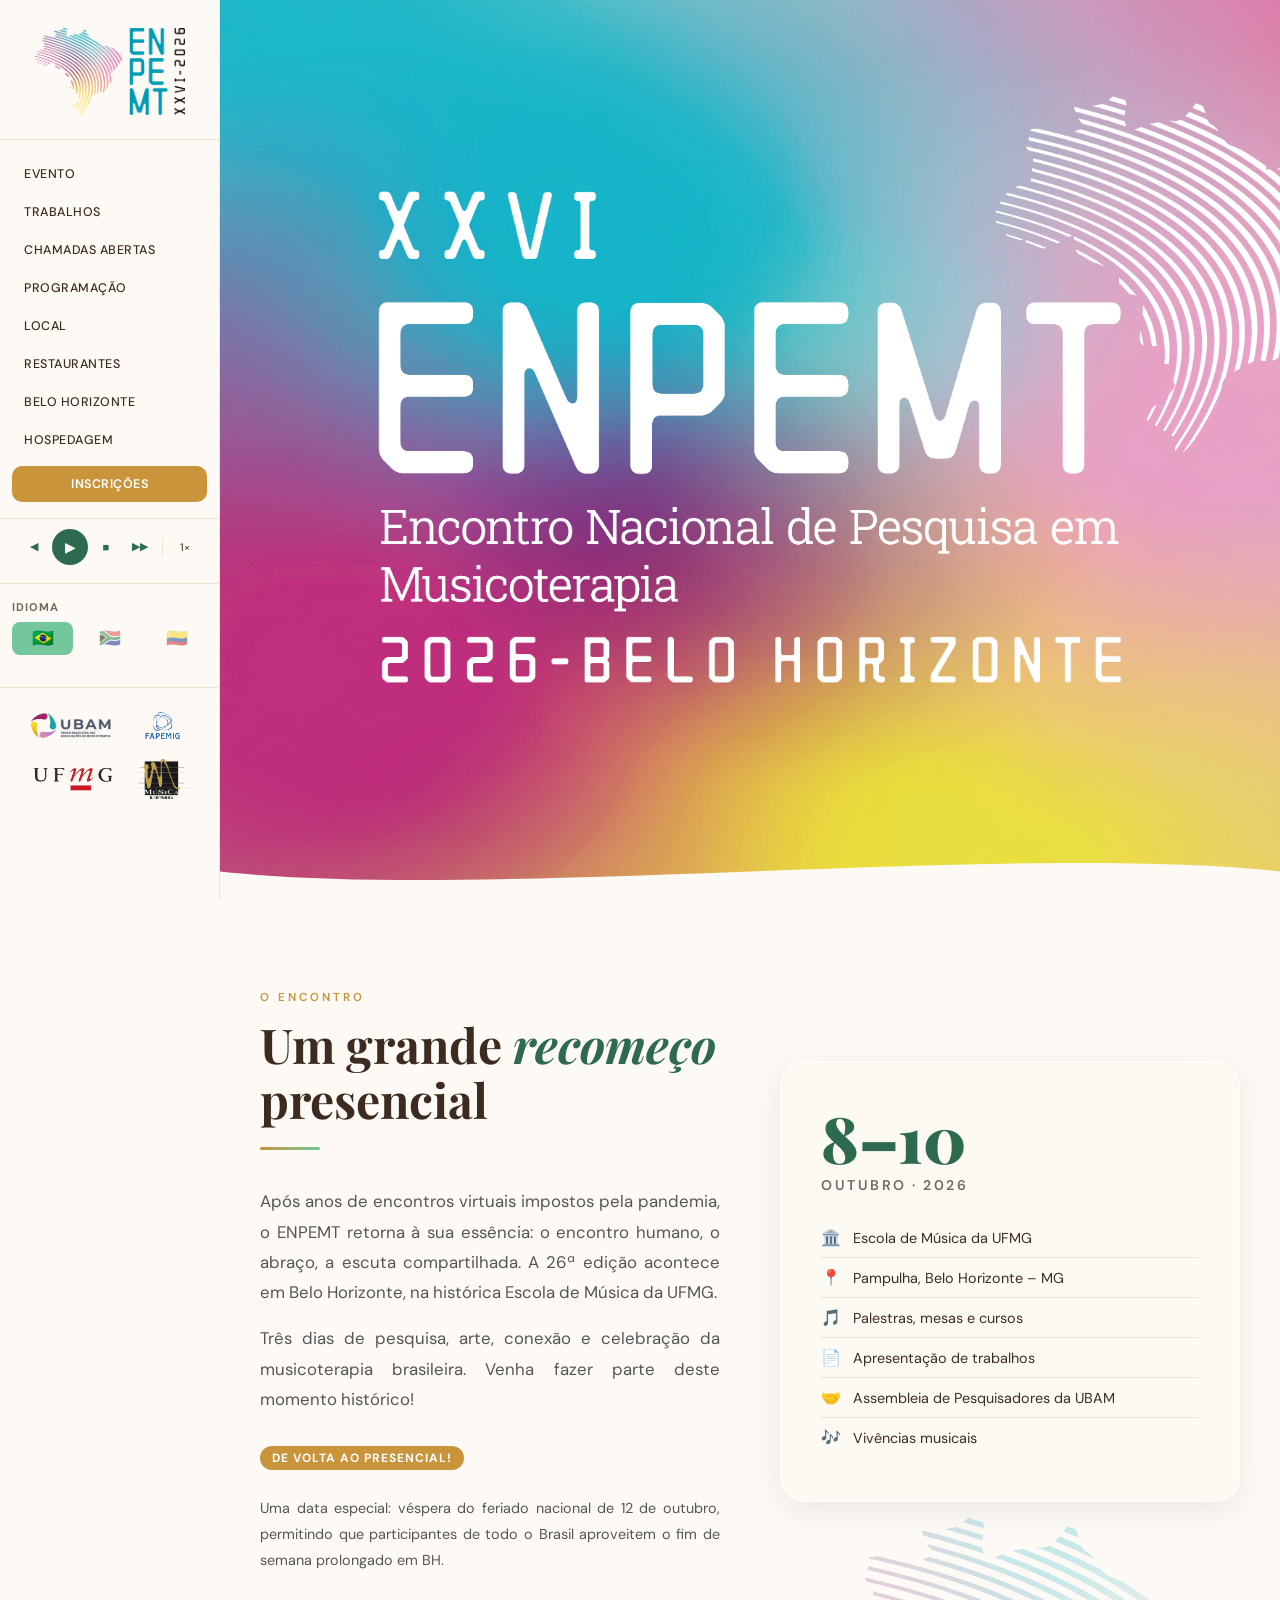
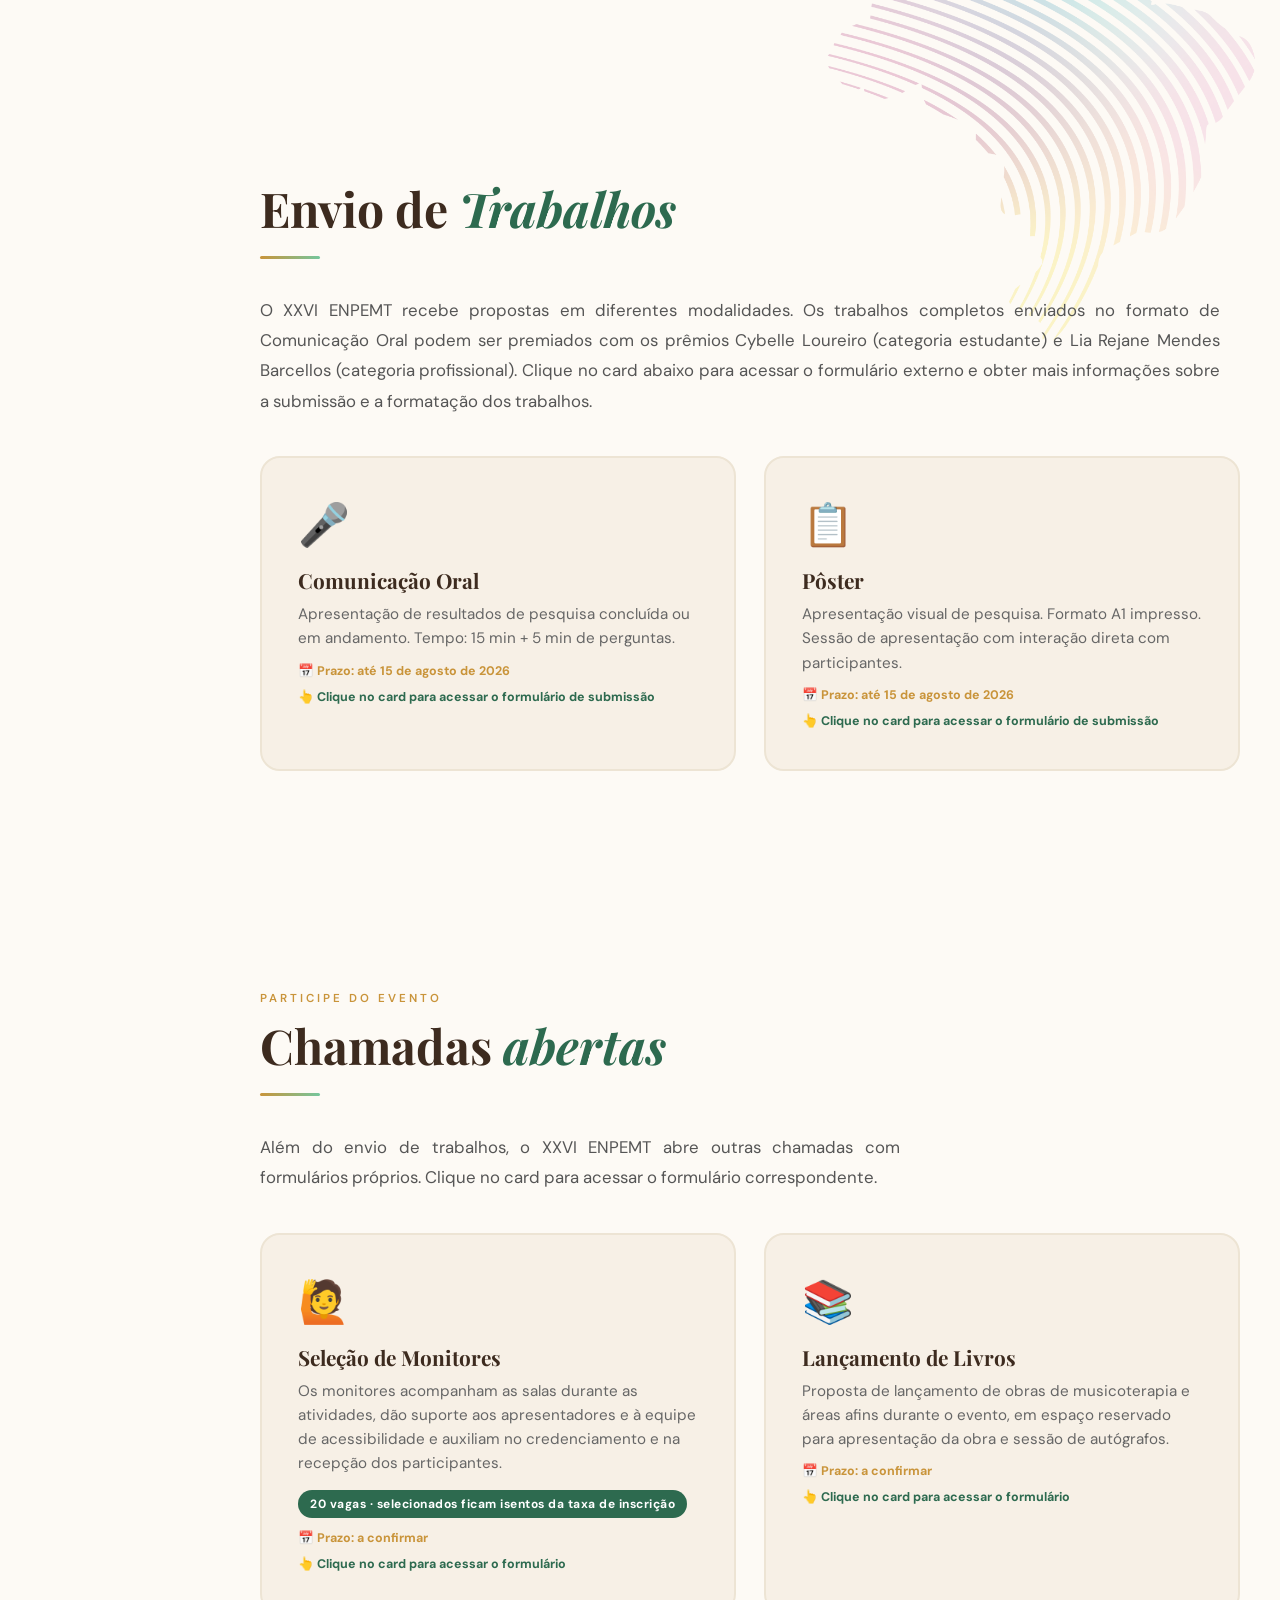
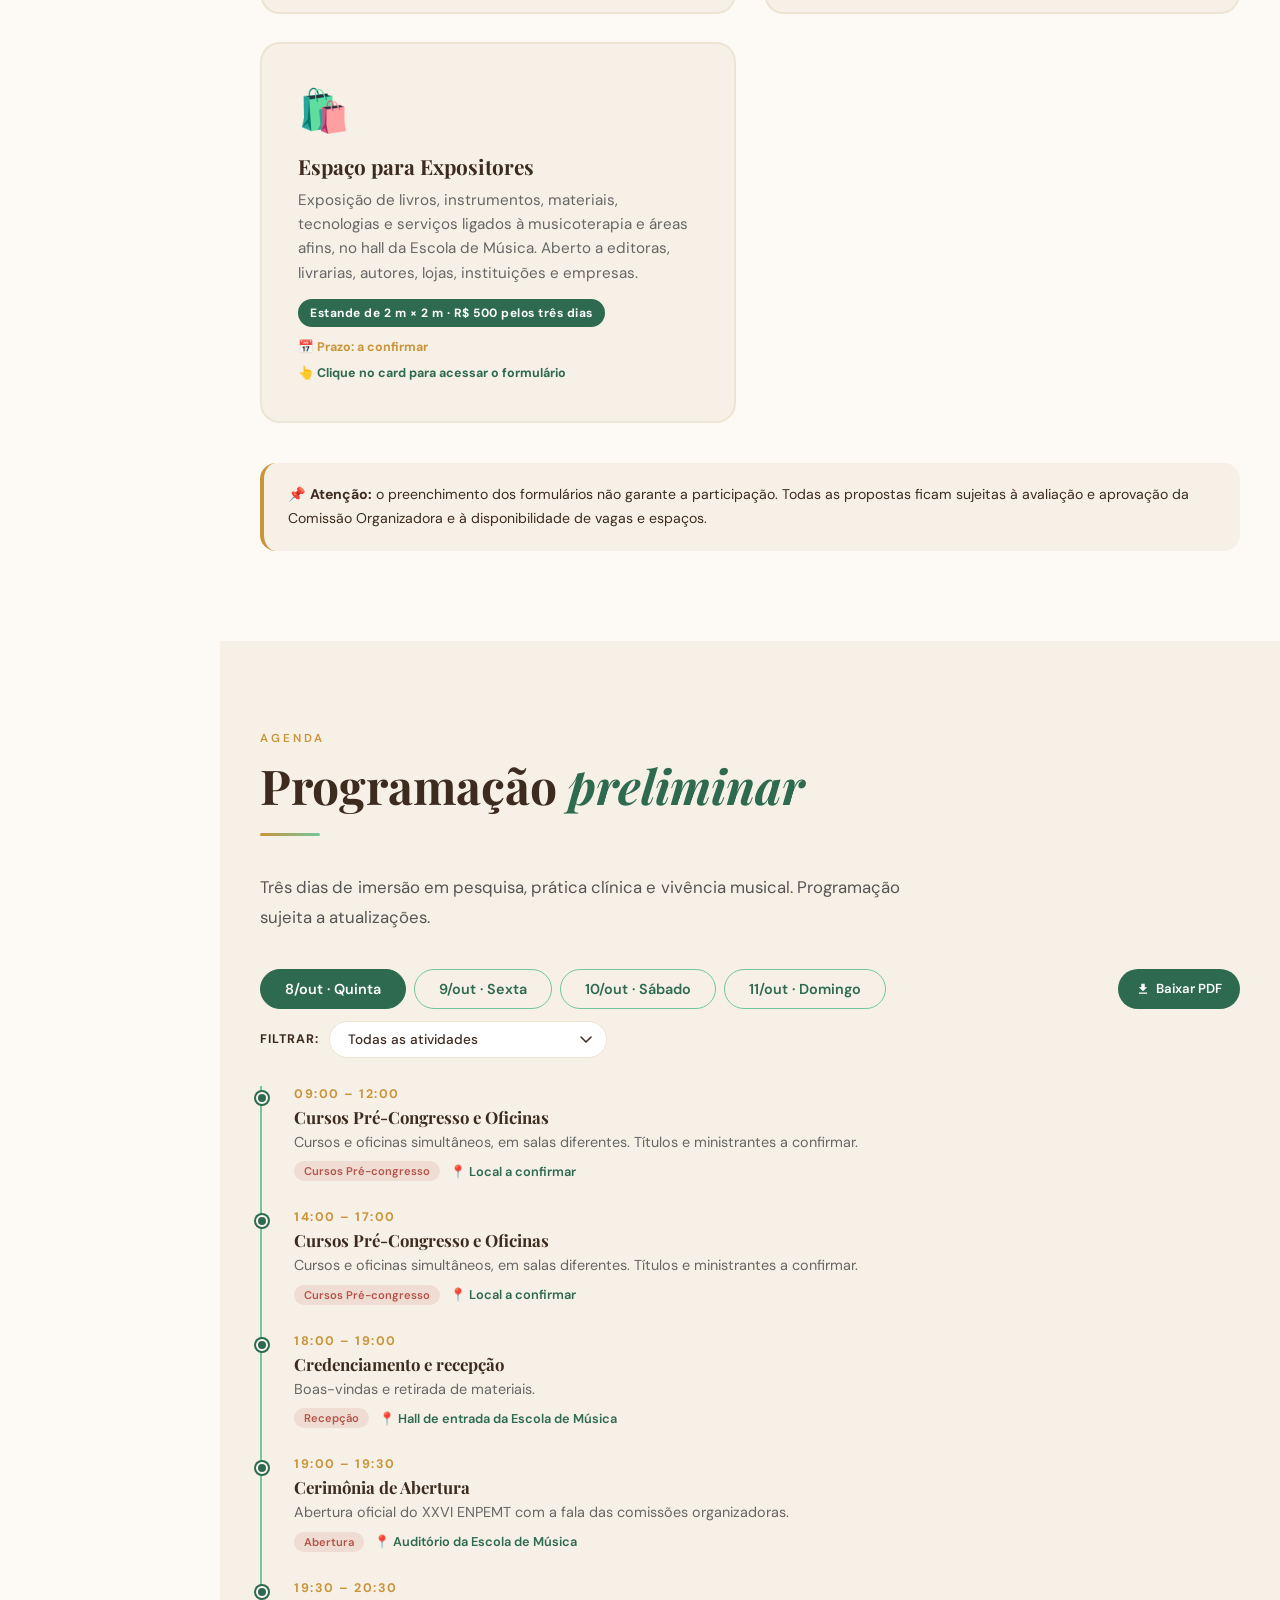
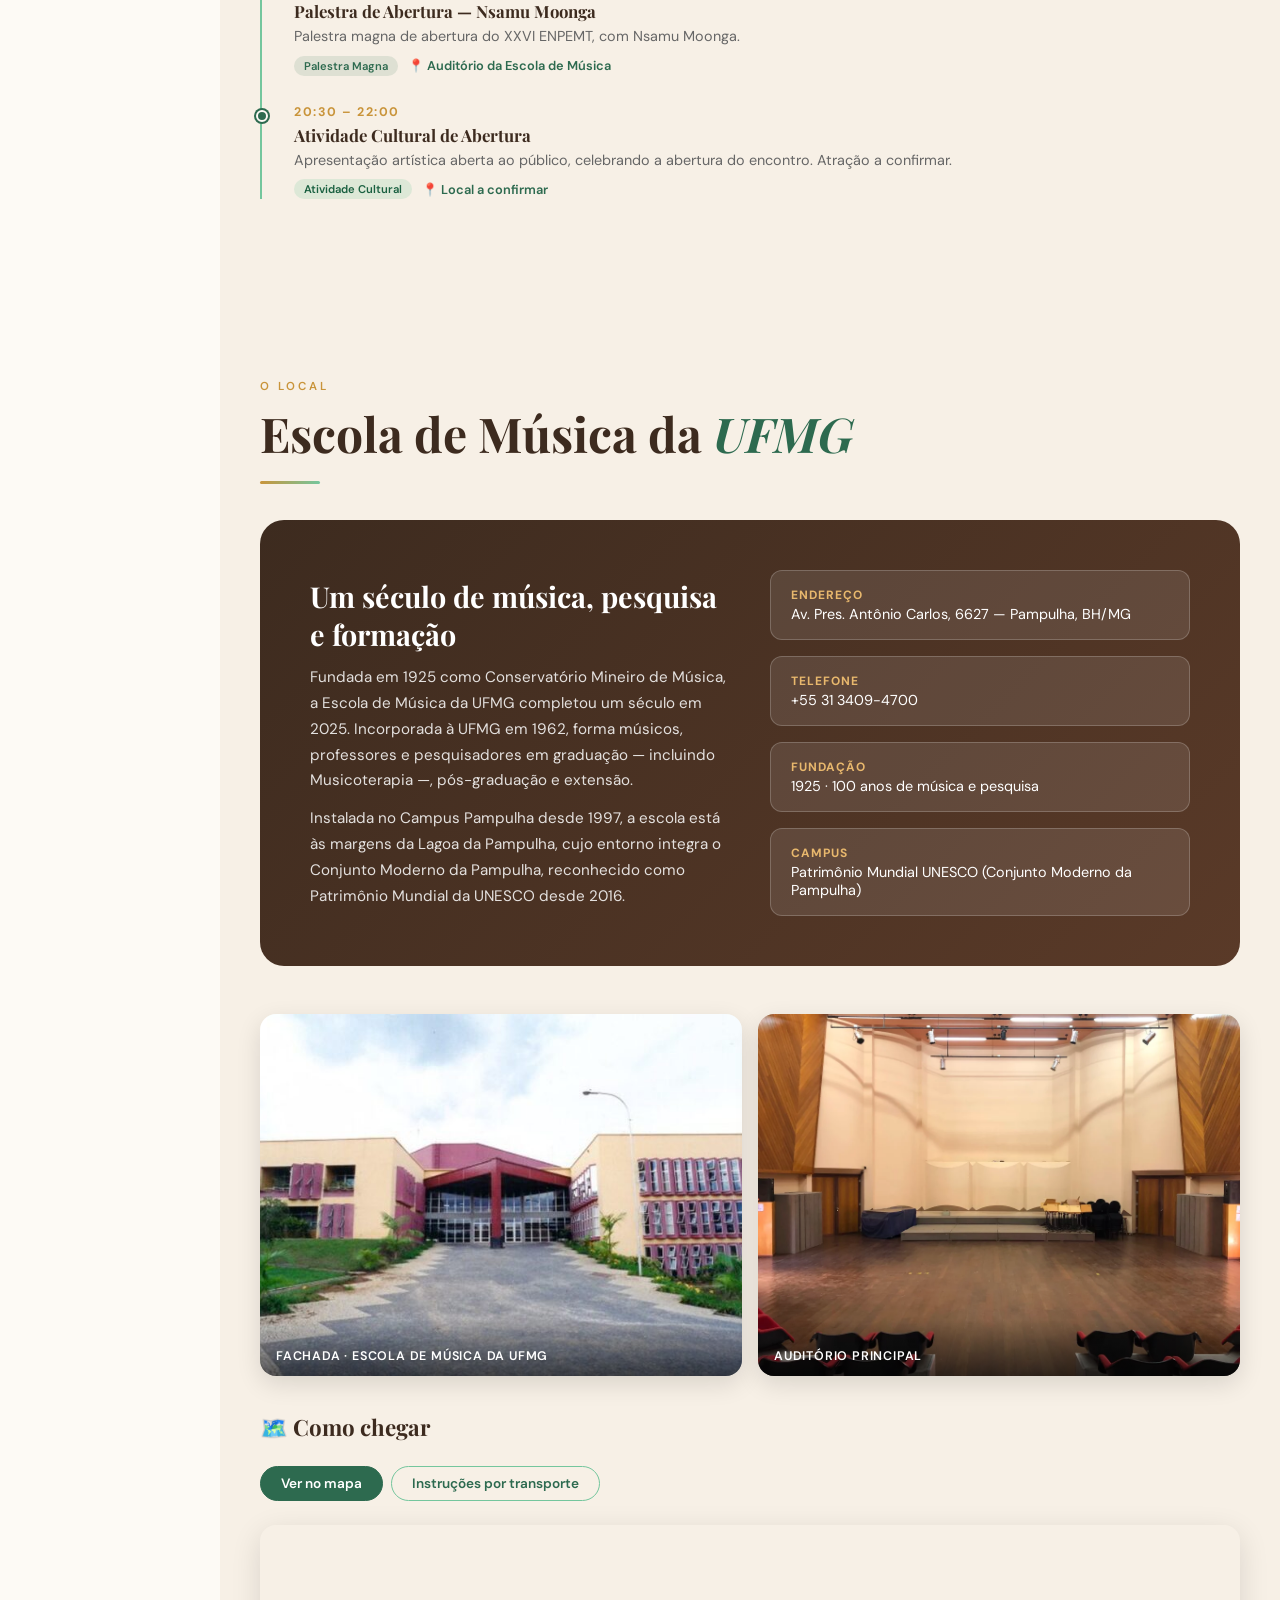
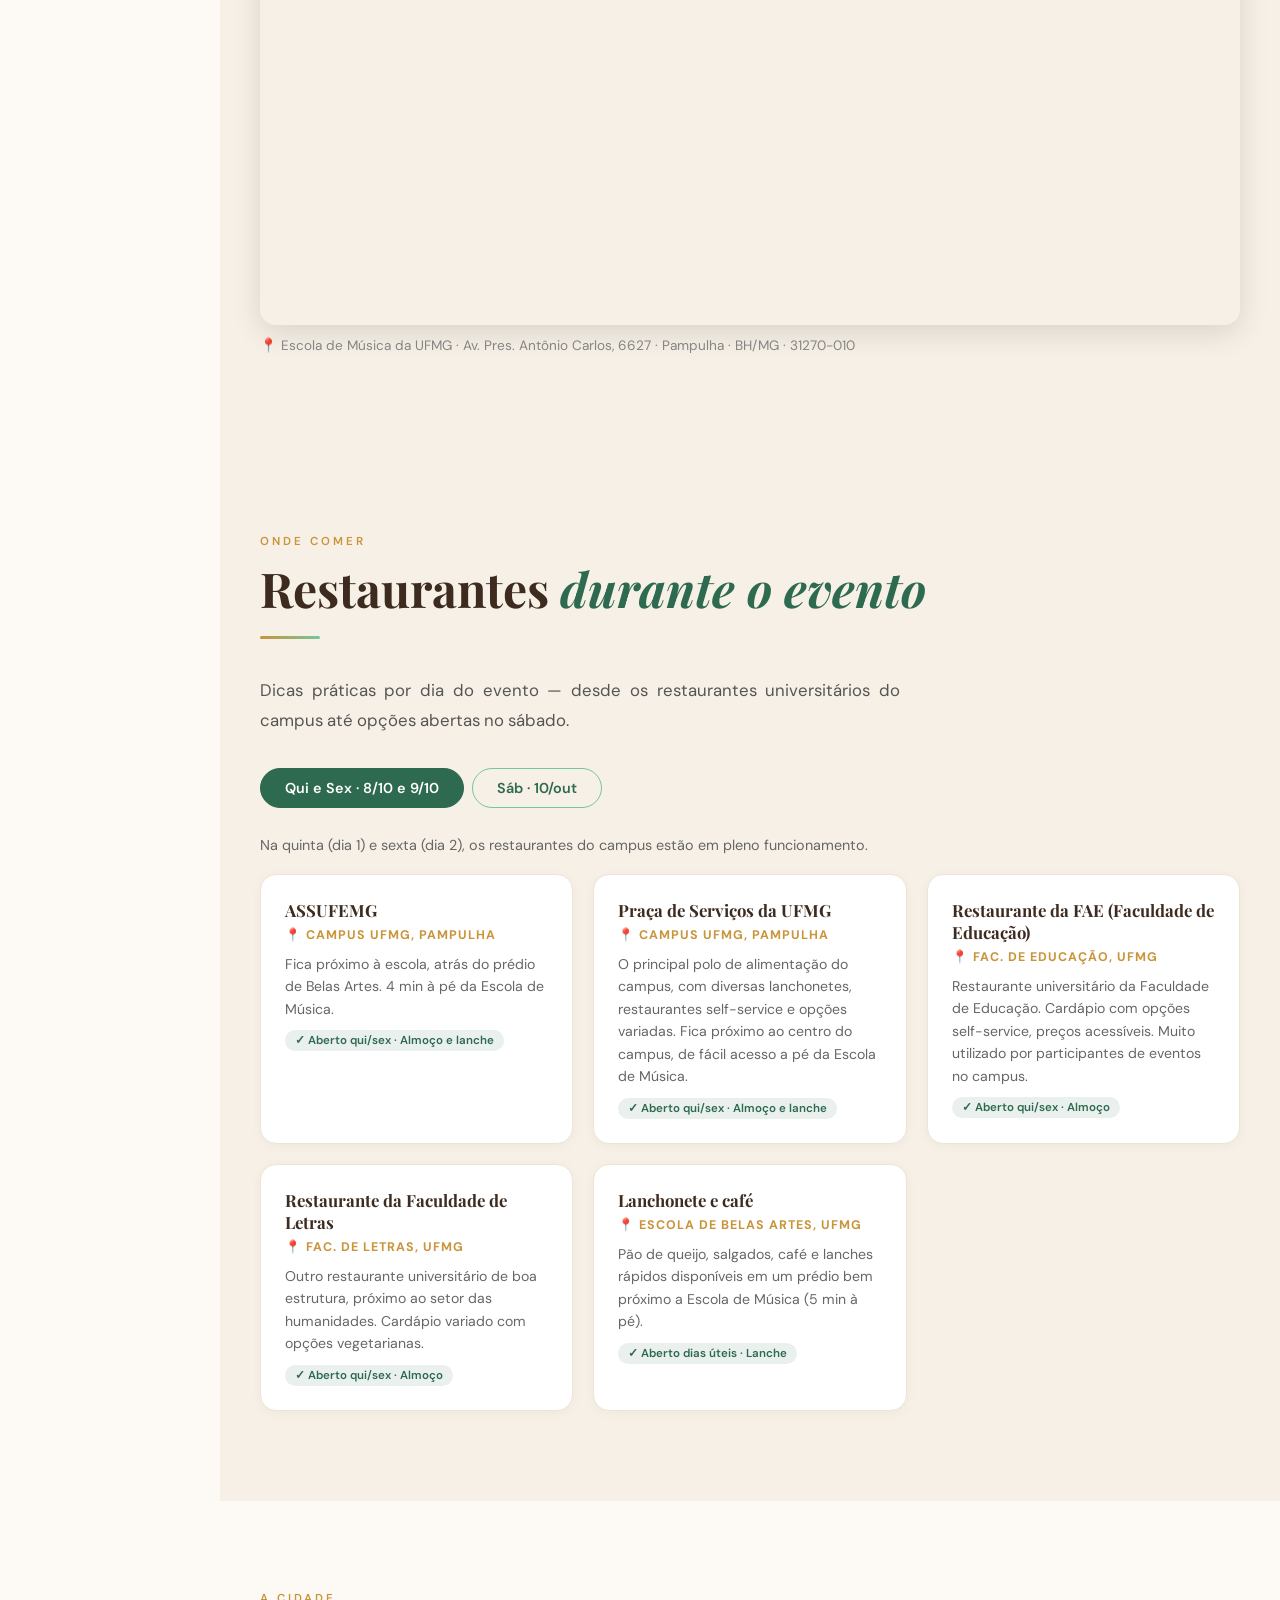
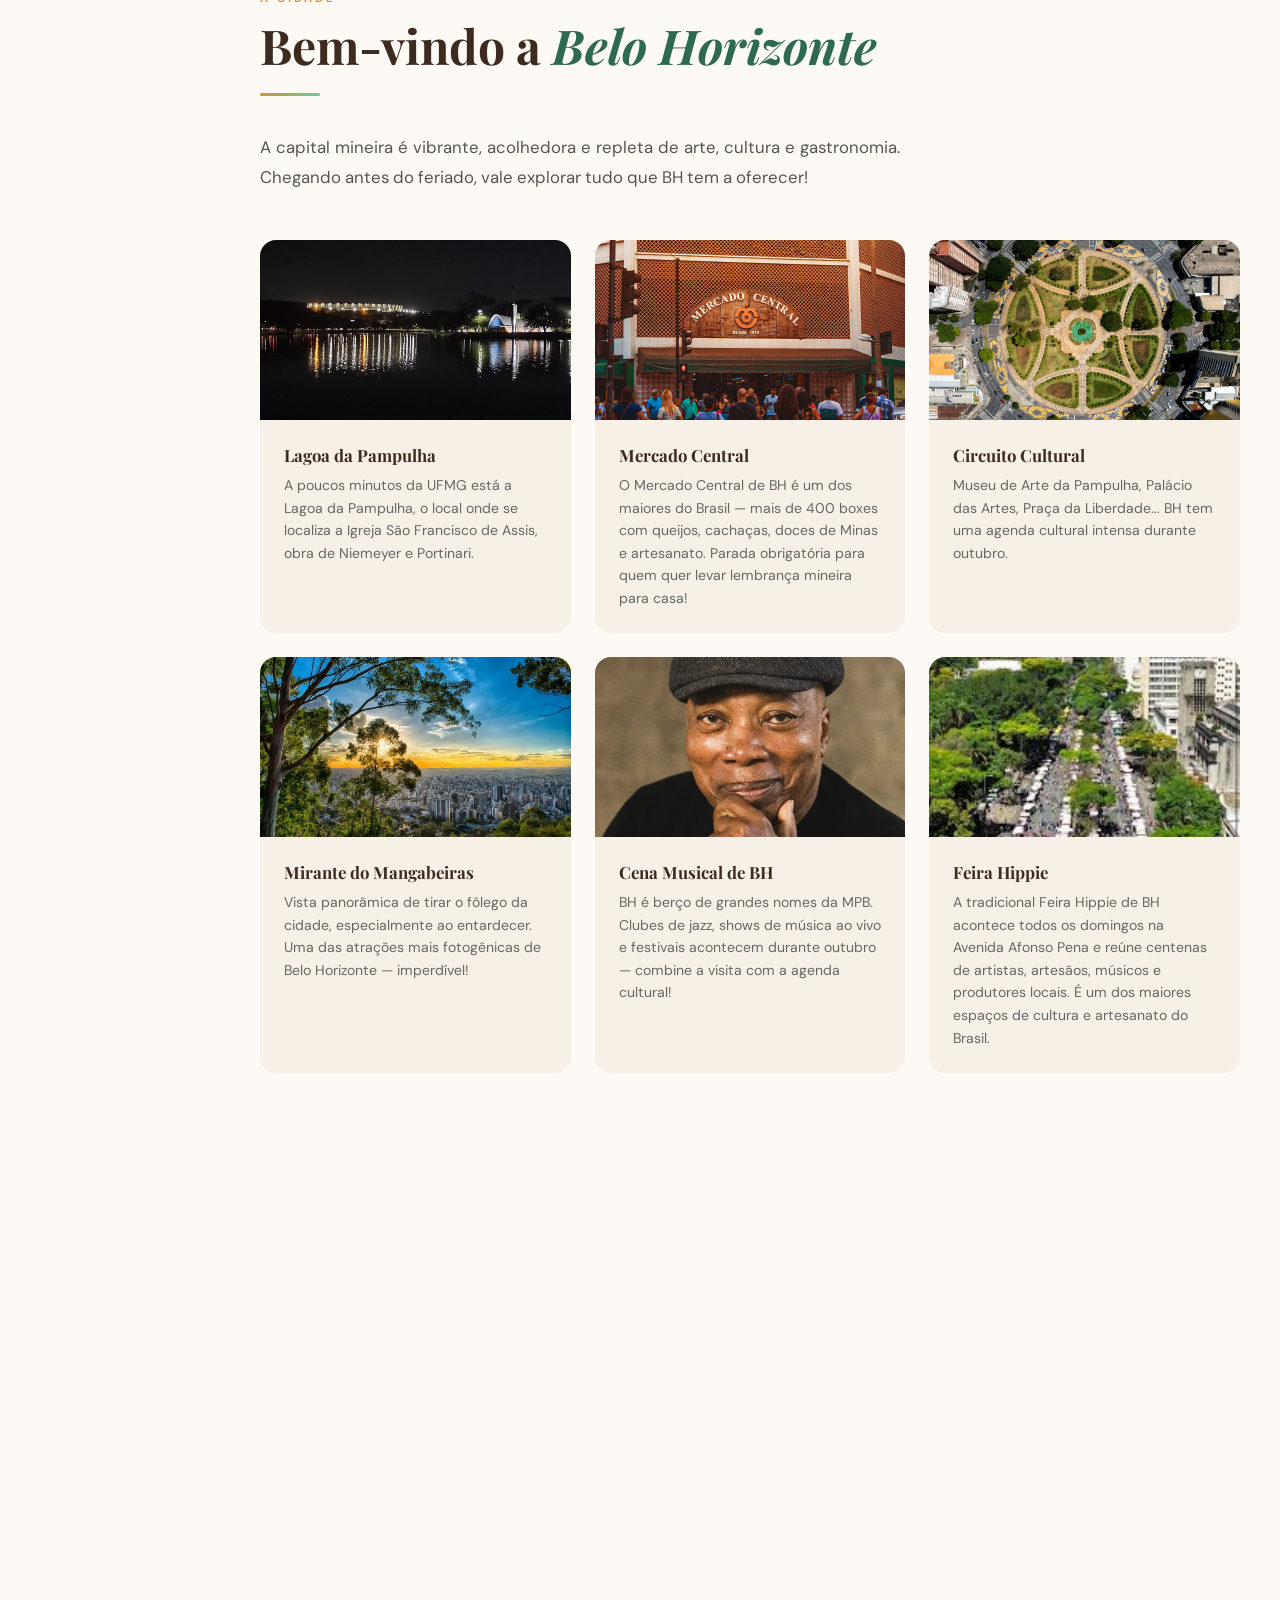
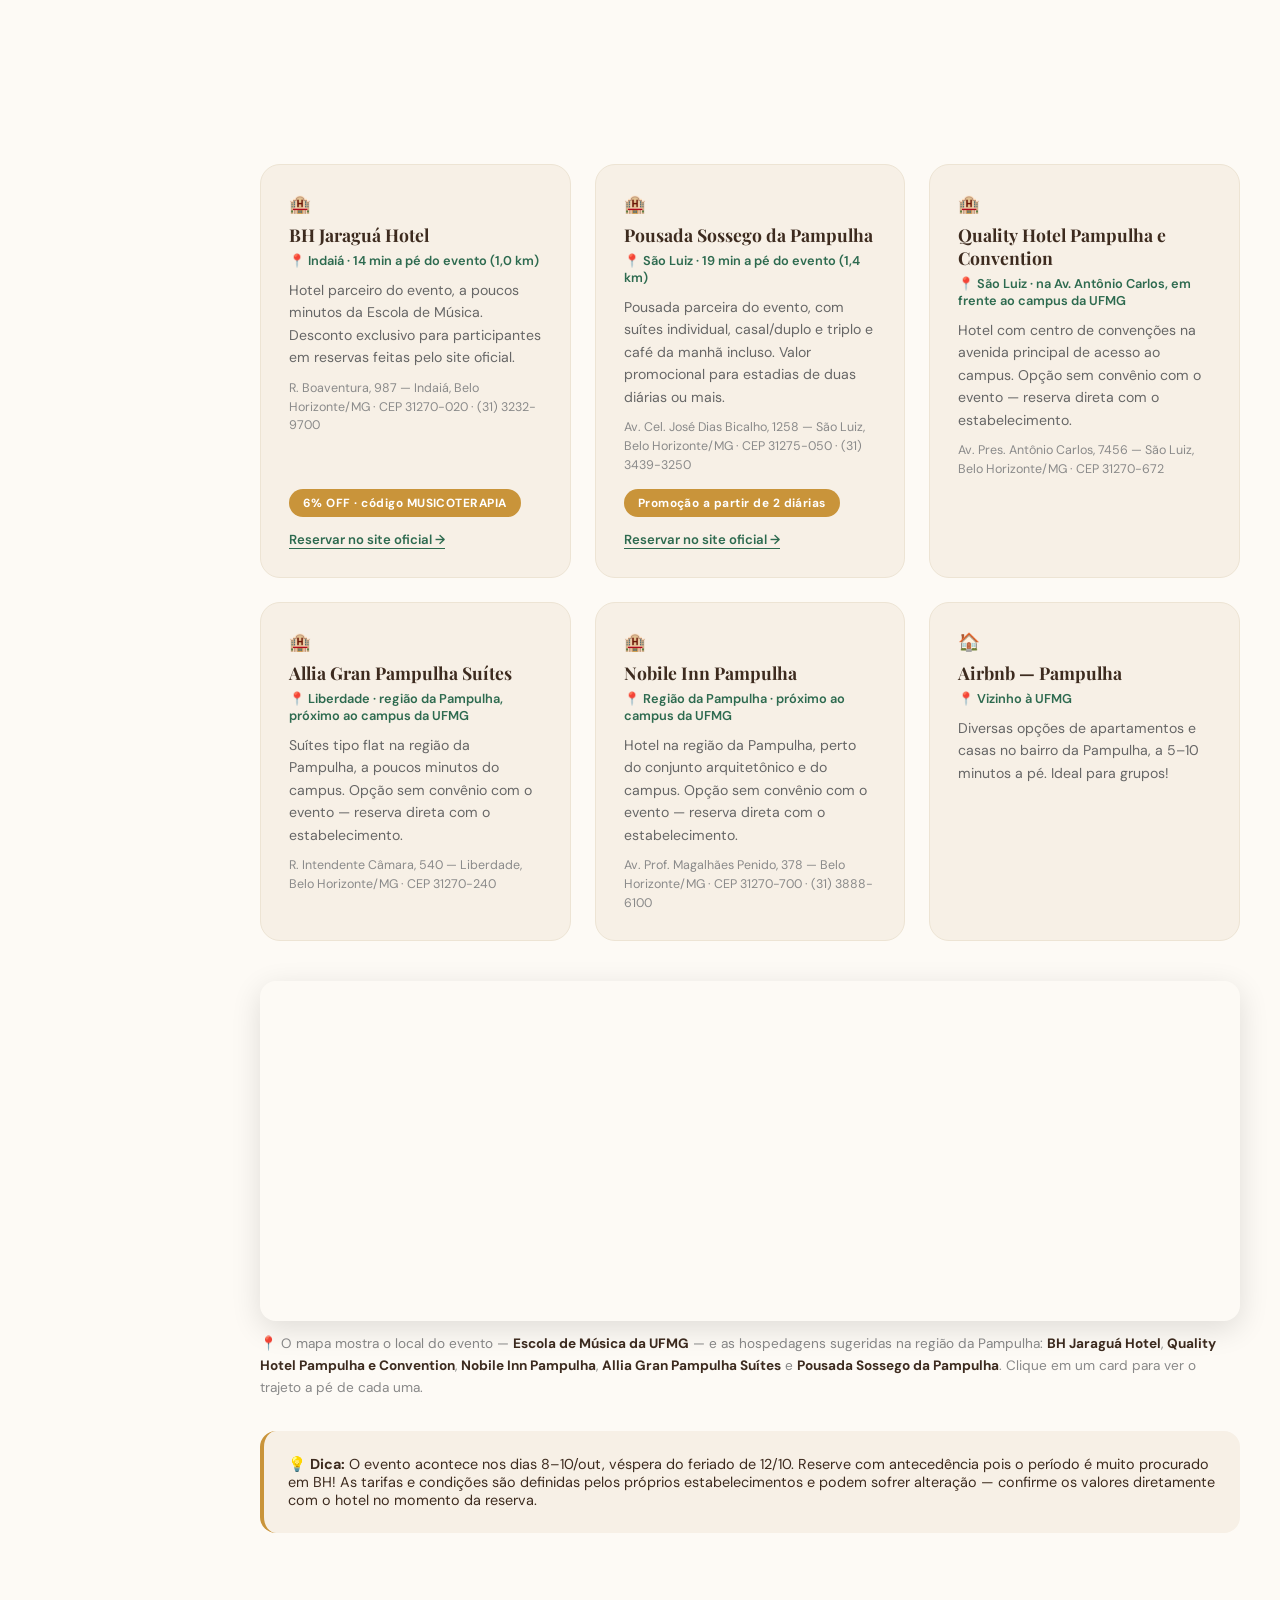
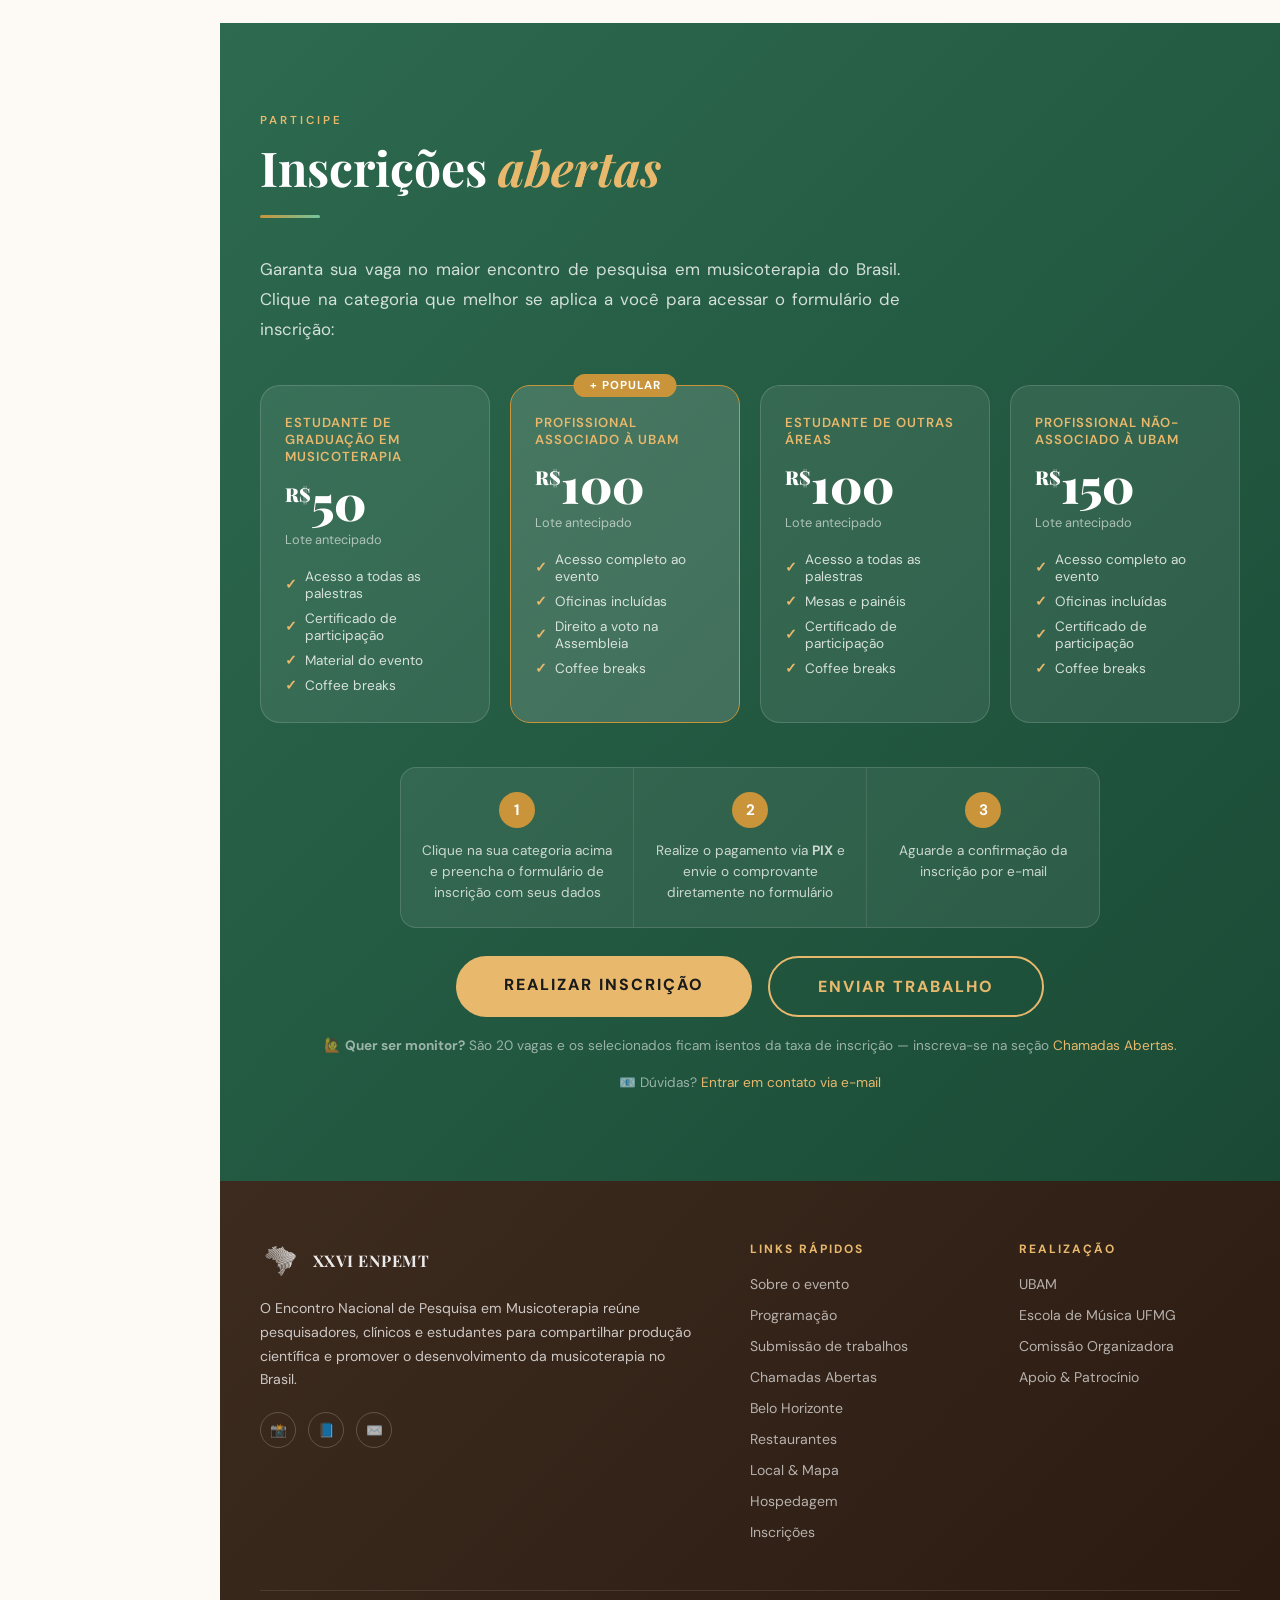
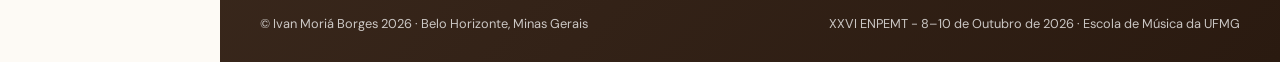
==== commit 39c32b56: "z" ====
--- a/index.html
+++ b/index.html
@@ -387,6 +387,11 @@
   .tl-time { font-size: .78rem; font-weight: 700; letter-spacing: 1.5px; text-transform: uppercase; color: var(--ouro); margin-bottom: 4px; }
   .tl-title { font-family: 'Playfair Display', serif; font-size: 1.05rem; font-weight: 700; color: var(--marrom); margin-bottom: 4px; }
   .tl-desc { font-size: .9rem; color: #666; line-height: 1.5; }
+  .tl-link { color: var(--verde); font-weight: 600; text-decoration: none; border-bottom: 1px solid rgba(45,106,79,.3); }
+  .tl-link:hover { border-bottom-color: var(--verde); }
+  .tl-meta { display: flex; flex-wrap: wrap; align-items: center; gap: 6px 10px; margin-top: 8px; }
+  .tl-local { font-size: .8rem; font-weight: 600; color: var(--verde); line-height: 1.5; }
+  .tl-meta .tl-badge { margin-top: 0; }
   .tl-badge { display: inline-block; font-size: .7rem; font-weight: 600; padding: 3px 10px; border-radius: 12px; margin-top: 6px; }
   .badge-palestra { background: rgba(45,106,79,.12); color: var(--verde); }
   .badge-oficina { background: rgba(201,148,58,.12); color: #996a1a; }
@@ -732,6 +737,28 @@
   .sub-tipo-desc { font-size: .95rem; color: #666; line-height: 1.6; }
   .sub-tipo-prazo { font-size: .78rem; font-weight: 700; color: var(--ouro); margin-top: 12px; display: block; }
   .sub-tipo-clique { font-size: .78rem; font-weight: 700; color: var(--verde); margin-top: 10px; display: block; }
+
+  /* ─── CHAMADAS (monitoria e lançamento de livros) ─── */
+  #chamadas { background: var(--branco); }
+  .cham-badge {
+    display: inline-block; margin-top: 14px;
+    background: var(--verde); color: #fff;
+    font-size: .75rem; font-weight: 700; letter-spacing: .5px;
+    padding: 6px 12px; border-radius: 999px;
+  }
+  .cham-nota {
+    margin-top: 8px; padding: 20px 24px;
+    background: var(--creme); border-radius: 16px;
+    border-left: 4px solid var(--ouro);
+    font-size: .88rem; color: var(--marrom); line-height: 1.7;
+  }
+  .cham-nota strong { color: var(--marrom); }
+  .sub-tipo[data-form] { cursor: pointer; }
+  .sub-tipo[data-form]:focus-visible { outline: 3px solid var(--ouro); outline-offset: 3px; }
+  /* Card sem formulário publicado ainda: não clicável, sem falso link */
+  .sub-tipo.sub-tipo-embreve { cursor: default; }
+  .sub-tipo.sub-tipo-embreve:hover { transform: none; box-shadow: none; border-color: var(--creme-escuro); }
+  .sub-tipo.sub-tipo-embreve .sub-tipo-clique { color: #8a8a8a; }
 
 
   /* ─── FOOTER ─── */
@@ -1568,6 +1595,7 @@
     </li>
     <li><a href="#sobre" data-i18n="nav.evento">Evento</a></li>
     <li><a href="#submissao" data-i18n="nav.trabalhos">Envio de Trabalhos</a></li>
+    <li><a href="#chamadas" data-i18n="nav.chamadas">Chamadas Abertas</a></li>
     <li><a href="#programacao" data-i18n="nav.programacao">Programação</a></li>
     <li><a href="#local" data-i18n="nav.local">Local</a></li>
     <li><a href="#restaurantes" data-i18n="nav.restaurantes">Restaurantes</a></li>
@@ -1649,9 +1677,9 @@
           <ul class="sobre-info-list">
             <li><span class="info-icon">🏛️</span> <span data-i18n="sobre.info1">Escola de Música da UFMG</span></li>
             <li><span class="info-icon">📍</span> <span data-i18n="sobre.info2">Pampulha, Belo Horizonte – MG</span></li>
-            <li><span class="info-icon">🎵</span> <span data-i18n="sobre.info3">Palestras, mesas e oficinas</span></li>
+            <li><span class="info-icon">🎵</span> <span data-i18n="sobre.info3">Palestras, mesas e cursos</span></li>
             <li><span class="info-icon">📄</span> <span data-i18n="sobre.info4">Apresentação de trabalhos</span></li>
-            <li><span class="info-icon">🤝</span> <span data-i18n="sobre.info5">Assembleia da UBAM</span></li>
+            <li><span class="info-icon">🤝</span> <span data-i18n="sobre.info5">Assembleia de Pesquisadores da UBAM</span></li>
             <li><span class="info-icon">🎶</span> <span data-i18n="sobre.info6">Vivências musicais</span></li>
           </ul>
         </div>
@@ -1687,6 +1715,48 @@
         <span class="sub-tipo-clique" data-i18n="sub.clique">👆 Clique no card para acessar o formulário de submissão</span>
       </div>
     </div>
+
+  </div>
+</section>
+
+<!-- CHAMADAS: monitoria, lançamento de livros e expositores -->
+<!-- ⬇ COLE AQUI OS LINKS DOS FORMULÁRIOS quando eles existirem: basta preencher
+     o data-form de cada card. Enquanto ficar vazio, o card aparece como
+     "formulário em breve" e não é clicável. -->
+<section id="chamadas">
+  <div class="container">
+    <span class="section-label reveal" data-i18n="cham.label">Participe do evento</span>
+    <h2 class="section-title reveal" data-i18n="cham.title">Chamadas <em>abertas</em></h2>
+    <div class="divider reveal"></div>
+    <p class="section-text reveal" data-i18n="cham.intro">Além do envio de trabalhos, o XXVI ENPEMT abre outras chamadas com formulários próprios. Clique no card para acessar o formulário correspondente.</p>
+
+    <div class="sub-tipos reveal">
+      <div class="sub-tipo" data-form="https://forms.gle/eVTGKceF4yzyYVau6">
+        <span class="sub-tipo-icon">🙋</span>
+        <div class="sub-tipo-nome" data-i18n="cham.monitoria.nome">Seleção de Monitores</div>
+        <div class="sub-tipo-desc" data-i18n="cham.monitoria.desc">Os monitores acompanham as salas durante as atividades, dão suporte aos apresentadores e à equipe de acessibilidade e auxiliam no credenciamento e na recepção dos participantes.</div>
+        <span class="cham-badge" data-i18n="cham.monitoria.badge">20 vagas · selecionados ficam isentos da taxa de inscrição</span>
+        <span class="sub-tipo-prazo" data-i18n="cham.prazo">📅 Prazo: a confirmar</span>
+        <span class="sub-tipo-clique" data-i18n="cham.clique">👆 Clique no card para acessar o formulário</span>
+      </div>
+      <div class="sub-tipo" data-form="https://forms.gle/NMdgK1FuQRj35LDq6">
+        <span class="sub-tipo-icon">📚</span>
+        <div class="sub-tipo-nome" data-i18n="cham.livros.nome">Lançamento de Livros</div>
+        <div class="sub-tipo-desc" data-i18n="cham.livros.desc">Proposta de lançamento de obras de musicoterapia e áreas afins durante o evento, em espaço reservado para apresentação da obra e sessão de autógrafos.</div>
+        <span class="sub-tipo-prazo" data-i18n="cham.prazo">📅 Prazo: a confirmar</span>
+        <span class="sub-tipo-clique" data-i18n="cham.clique">👆 Clique no card para acessar o formulário</span>
+      </div>
+      <div class="sub-tipo" data-form="https://forms.gle/DJdih3ziFhVWJYbZ7">
+        <span class="sub-tipo-icon">🛍️</span>
+        <div class="sub-tipo-nome" data-i18n="cham.expo.nome">Espaço para Expositores</div>
+        <div class="sub-tipo-desc" data-i18n="cham.expo.desc">Exposição de livros, instrumentos, materiais, tecnologias e serviços ligados à musicoterapia e áreas afins, no hall da Escola de Música. Aberto a editoras, livrarias, autores, lojas, instituições e empresas.</div>
+        <span class="cham-badge" data-i18n="cham.expo.badge">Estande de 2 m × 2 m · R$ 500 pelos três dias</span>
+        <span class="sub-tipo-prazo" data-i18n="cham.prazo">📅 Prazo: a confirmar</span>
+        <span class="sub-tipo-clique" data-i18n="cham.clique">👆 Clique no card para acessar o formulário</span>
+      </div>
+    </div>
+
+    <p class="cham-nota reveal" data-i18n="cham.nota">📌 <strong>Atenção:</strong> o preenchimento dos formulários não garante a participação. Todas as propostas ficam sujeitas à avaliação e aprovação da Comissão Organizadora e à disponibilidade de vagas e espaços.</p>
 
   </div>
 </section>
@@ -1719,17 +1789,17 @@
         <label for="prog-filtro-select" class="prog-filtro-label" data-i18n="prog.filtrar">Filtrar:</label>
         <select id="prog-filtro-select" onchange="filtrarProg(this.value)">
           <option value="" data-i18n="prog.f.todas">Todas as atividades</option>
-          <option value="palestra" data-i18n="prog.f.palestra">Palestras &amp; Conferências</option>
+          <option value="palestra" data-i18n="prog.f.palestra">Palestras</option>
           <option value="mesa-redonda" data-i18n="prog.f.mesa">Mesas Redondas</option>
           <option value="comunicacoes" data-i18n="prog.f.comunicacoes">Comunicações Orais</option>
           <option value="grupo-trabalho" data-i18n="prog.f.grupo">Grupos de Trabalho</option>
           <option value="poster" data-i18n="prog.f.poster">Pôsteres</option>
-          <option value="curso" data-i18n="prog.f.curso">Cursos Pré-Congresso</option>
-          <option value="assembleia" data-i18n="prog.f.assembleia">Assembleia UBAM</option>
+          <option value="curso" data-i18n="prog.f.curso">Cursos Pré-Congresso &amp; Oficinas</option>
+          <option value="assembleia" data-i18n="prog.f.assembleia">Assembleia de Pesquisadores</option>
           <option value="cultural" data-i18n="prog.f.cultural">Atividades Culturais</option>
           <option value="abertura" data-i18n="prog.f.abertura">Abertura &amp; Encerramento</option>
           <option value="livre" data-i18n="prog.f.livre">Intervalos &amp; Alimentação</option>
-          <option value="social" data-i18n="prog.f.social">Social &amp; Turismo</option>
+          <option value="estudantes" data-i18n="prog.f.estudantes">ENEMT · Estudantes</option>
         </select>
       </div>
     </div>
@@ -1739,18 +1809,24 @@
 
        <div class="tl-item" data-tipo="curso">
           <div class="tl-time">09:00 – 12:00</div>
-          <div class="tl-title" data-i18n="tl.curso.title">Curso Pré-Congresso</div>
-          <div class="tl-desc" data-i18n="tl.curso.desc">Curso, autor</div>
-          <span class="tl-badge badge-abertura" data-i18n="tl.badge.curso">Cursos Pré-congresso</span>
+          <div class="tl-title" data-i18n="tl.curso.title">Cursos Pré-Congresso e Oficinas</div>
+          <div class="tl-desc" data-i18n="tl.curso.desc">Cursos e oficinas simultâneos, em salas diferentes. Títulos e ministrantes a confirmar.</div>
+          <div class="tl-meta">
+            <span class="tl-badge badge-abertura" data-i18n="tl.badge.curso">Cursos Pré-congresso</span>
+            <span class="tl-local" data-i18n="tl.local.confirmar">📍 Local a confirmar</span>
+          </div>
         </div>
 
 
 
        <div class="tl-item" data-tipo="curso">
           <div class="tl-time">14:00 – 17:00</div>
-          <div class="tl-title" data-i18n="tl.curso.title">Curso Pré-Congresso</div>
-          <div class="tl-desc" data-i18n="tl.curso.desc">Curso, autor</div>
-          <span class="tl-badge badge-abertura" data-i18n="tl.badge.curso">Cursos Pré-congresso</span>
+          <div class="tl-title" data-i18n="tl.curso.title">Cursos Pré-Congresso e Oficinas</div>
+          <div class="tl-desc" data-i18n="tl.curso.desc">Cursos e oficinas simultâneos, em salas diferentes. Títulos e ministrantes a confirmar.</div>
+          <div class="tl-meta">
+            <span class="tl-badge badge-abertura" data-i18n="tl.badge.curso">Cursos Pré-congresso</span>
+            <span class="tl-local" data-i18n="tl.local.confirmar">📍 Local a confirmar</span>
+          </div>
         </div>
 
 
@@ -1759,28 +1835,40 @@
 
 
         <div class="tl-item" data-tipo="abertura">
-          <div class="tl-time">18:30 – 19:00</div>
+          <div class="tl-time">18:00 – 19:00</div>
           <div class="tl-title" data-i18n="tl.credenciamento.title">Credenciamento e recepção</div>
-          <div class="tl-desc" data-i18n="tl.credenciamento.desc">Boas-vindas, retirada de materiais e confraternização inicial.</div>
-          <span class="tl-badge badge-abertura" data-i18n="tl.badge.recepcao">Recepção</span>
+          <div class="tl-desc" data-i18n="tl.credenciamento.desc">Boas-vindas e retirada de materiais.</div>
+          <div class="tl-meta">
+            <span class="tl-badge badge-abertura" data-i18n="tl.badge.recepcao">Recepção</span>
+            <span class="tl-local" data-i18n="tl.local.hall">📍 Hall de entrada da Escola de Música</span>
+          </div>
         </div>
         <div class="tl-item" data-tipo="abertura">
-          <div class="tl-time">19:00 – 19:15</div>
+          <div class="tl-time">19:00 – 19:30</div>
           <div class="tl-title" data-i18n="tl.cerimonia.abertura.title">Cerimônia de Abertura</div>
           <div class="tl-desc" data-i18n="tl.cerimonia.abertura.desc">Abertura oficial do XXVI ENPEMT com a fala das comissões organizadoras.</div>
-          <span class="tl-badge badge-abertura" data-i18n="tl.badge.abertura">Abertura</span>
+          <div class="tl-meta">
+            <span class="tl-badge badge-abertura" data-i18n="tl.badge.abertura">Abertura</span>
+            <span class="tl-local" data-i18n="tl.local.auditorio">📍 Auditório da Escola de Música</span>
+          </div>
         </div>
         <div class="tl-item" data-tipo="palestra">
-          <div class="tl-time">19:15 – 20:15</div>
-          <div class="tl-title" data-i18n="tl.palestra.abertura.title">Palestra de Abertura</div>
-          <div class="tl-desc" data-i18n="tl.palestra.abertura.desc">Palestra magna com pesquisadora convidada nacional. Tema central do encontro.</div>
-          <span class="tl-badge badge-palestra" data-i18n="tl.badge.palestra.magna">Palestra Magna</span>
+          <div class="tl-time">19:30 – 20:30</div>
+          <div class="tl-title" data-i18n="tl.palestra.abertura.title">Palestra de Abertura — Nsamu Moonga</div>
+          <div class="tl-desc" data-i18n="tl.palestra.abertura.desc">Palestra magna de abertura do XXVI ENPEMT, com Nsamu Moonga.</div>
+          <div class="tl-meta">
+            <span class="tl-badge badge-palestra" data-i18n="tl.badge.palestra.magna">Palestra Magna</span>
+            <span class="tl-local" data-i18n="tl.local.auditorio">📍 Auditório da Escola de Música</span>
+          </div>
         </div>
         <div class="tl-item" data-tipo="cultural">
           <div class="tl-time">20:30 – 22:00</div>
-          <div class="tl-title" data-i18n="tl.cultural.title">Atividade Cultural aberta: Show Inclusivo com a banda Rock'n Colors</div>
-          <div class="tl-desc" data-i18n="tl.cultural.desc">APRESENTAÇÃO DO GRUPO E PROPOSTA.</div>
-          <span class="tl-badge badge-social" data-i18n="tl.badge.cultural">Atividade Cultural</span>
+          <div class="tl-title" data-i18n="tl.cultural.title">Atividade Cultural de Abertura</div>
+          <div class="tl-desc" data-i18n="tl.cultural.desc">Apresentação artística aberta ao público, celebrando a abertura do encontro. Atração a confirmar.</div>
+          <div class="tl-meta">
+            <span class="tl-badge badge-social" data-i18n="tl.badge.cultural">Atividade Cultural</span>
+            <span class="tl-local" data-i18n="tl.local.confirmar">📍 Local a confirmar</span>
+          </div>
         </div>
 
       </div>
@@ -1788,163 +1876,226 @@
 
     <div id="dia2" class="tab-content">
       <div class="timeline">
-        <div class="tl-item" data-tipo="grupo-trabalho">
-          <div class="tl-time">09:00 – 10:30</div>
-          <div class="tl-title" data-i18n="tl.mesa1.title">Grupo de Trabalho: Sistematização e Prática Baseada em Evidências</div>
-          <div class="tl-desc" data-i18n="tl.mesa1.desc">Participantes (a confirmar): Participante 1, Participante 2 e Participante 3</div>
-            <span class="tl-badge badge-palestra" data-i18n="tl.badge.grupos">Grupos de Trabalho</span>
-        </div>
-
-        <div class="tl-item" data-tipo="comunicacoes">
-          <div class="tl-time">10:30 – 12:30</div>
-            <div class="tl-title" data-i18n="tl.comunicacoes1.title">Sessão de Comunicações Orais — Bloco I</div>
-          <div class="tl-desc" data-i18n="tl.comunicacoes.desc">Apresentações de pôsteres e comunicações curtas.</div>
-          <span class="tl-badge badge-palestra" data-i18n="tl.badge.comunicacoes">Comunicações</span>
-        </div>
-
-
-        <div class="tl-item" data-tipo="livre">
-          <div class="tl-time">12:30 – 14:00</div>
-          <div class="tl-title" data-i18n="tl.almoco.title">🍽️ Almoço </div>
-          <div class="tl-desc" data-i18n="tl.almoco.desc">Restaurantes universitários disponíveis no campus: Praça de Serviços (perto do RU central), Restaurante da FAE e Restaurante da Faculdade de Letras. Veja a seção Restaurantes para detalhes.</div>
-
-
-          <span class="tl-badge badge-oficina" data-i18n="tl.badge.almoco">Almoço livre</span>
-        </div>
-        <div class="tl-item" data-tipo="palestra">
-          <div class="tl-time">14:00 – 15:00</div>
-          <div class="tl-title" data-i18n="tl.conferencia.intl.title">Conferência Internacional</div>
-          <div class="tl-desc" data-i18n="tl.conferencia.intl.desc">Palestra com pesquisadora convidada internacional. Perspectivas globais da musicoterapia.</div>
-          <span class="tl-badge badge-palestra" data-i18n="tl.badge.internacional">Internacional</span>
-        </div>
-
-        <div class="tl-item" data-tipo="comunicacoes">
-          <div class="tl-time">15:00 – 17:00</div>
-          <div class="tl-title" data-i18n="tl.comunicacoes2.title">Sessão de Comunicações Orais — Bloco II</div>
-          <div class="tl-desc" data-i18n="tl.comunicacoes.desc">Apresentações de pôsteres e comunicações curtas.</div>
-          <span class="tl-badge badge-palestra" data-i18n="tl.badge.comunicacoes">Comunicações</span>
-        </div>
-
-
-        <div class="tl-item" data-tipo="livre">
-          <div class="tl-time">18:30 – 19:00</div>
-          <div class="tl-title" data-i18n="tl.coffeebreak.title">Coffee Break e apresentação artística</div>
-          <div class="tl-desc" data-i18n="tl.coffeebreak.desc">Artistas, cardápio;</div>
-          <span class="tl-badge badge-oficina" data-i18n="tl.badge.coffee">Coffeebreak</span>
-        </div>
-
-
-
-       <div class="tl-item" data-tipo="mesa-redonda">
-          <div class="tl-time">19:00 – 20:30</div>
-          <div class="tl-title" data-i18n="tl.mesa2.title">Mesa Redonda: Acessibilidade e Diversidade Metodológica</div>
-          <div class="tl-desc" data-i18n="tl.mesa2.desc">Participantes (a confirmar): Participante 1, Participante 2 e Participante 3</div>
-            <span class="tl-badge badge-palestra" data-i18n="tl.badge.mesa">Mesa Redonda</span>
-        </div>
-
-
-
-
-
-
-        <div class="tl-item" data-tipo="assembleia">
-          <div class="tl-time">20:30 – 22:00</div>
-          <div class="tl-title" data-i18n="tl.ubam.title">Assembleia Geral da UBAM</div>
-          <div class="tl-desc" data-i18n="tl.ubam.desc">Reunião anual da União Brasileira das Associações de Musicoterapia.</div>
-          <span class="tl-badge badge-abertura" data-i18n="tl.badge.ubam">UBAM</span>
-        </div>
-      </div>
-    </div>
-
-    <div id="dia3" class="tab-content">
-      <div class="timeline">
-
-
-
-
-       <div class="tl-item" data-tipo="mesa-redonda">
+        <div class="tl-item" data-tipo="abertura">
+          <div class="tl-time">08:30 – 09:00</div>
+          <div class="tl-title" data-i18n="tl.d2.cred.title">Credenciamento</div>
+          <div class="tl-desc" data-i18n="tl.d2.cred.desc">Continuação do credenciamento e retirada de materiais.</div>
+          <div class="tl-meta">
+            <span class="tl-badge badge-abertura" data-i18n="tl.badge.recepcao">Recepção</span>
+            <span class="tl-local" data-i18n="tl.local.hall">📍 Hall de entrada da Escola de Música</span>
+          </div>
+        </div>
+
+        <div class="tl-item" data-tipo="mesa-redonda">
           <div class="tl-time">09:00 – 10:30</div>
           <div class="tl-title" data-i18n="tl.mesa3.title">Mesa Redonda: Fortalecimento da Cooperação Sul-Sul</div>
-          <div class="tl-desc" data-i18n="tl.mesa3.desc">Participantes (a confirmar): Participante 1 e Participante 2</div>
+          <div class="tl-desc" data-i18n="tl.mesa3.desc">Com Andressa Arndt (UNESPAR) e Nsamu Moonga (Zâmbia). Demais participantes a confirmar.</div>
+          <div class="tl-meta">
             <span class="tl-badge badge-palestra" data-i18n="tl.badge.mesa">Mesa Redonda</span>
-        </div>
-
-
-
-
-
-        <div class="tl-item" data-tipo="grupo-trabalho">
-          <div class="tl-time">10:30 – 12:30</div>
-          <div class="tl-title" data-i18n="tl.grupos.title">Grupos de Trabalho</div>
-          <div class="tl-desc" data-i18n="tl.grupos.desc">DESCRIÇÃO</div>
-          <span class="tl-badge badge-palestra" data-i18n="tl.badge.grupos">Grupos de Trabalho</span>
-        </div>
-
-
+            <span class="tl-local" data-i18n="tl.local.auditorio">📍 Auditório da Escola de Música</span>
+          </div>
+        </div>
+
+        <div class="tl-item" data-tipo="livre">
+          <div class="tl-time">10:30 – 11:00</div>
+          <div class="tl-title" data-i18n="tl.coffee.palco.title">Coffee Break com Palco Aberto</div>
+          <div class="tl-desc" data-i18n="tl.coffee.palco.desc">Intervalo com palco aberto às apresentações artísticas dos participantes.</div>
+          <div class="tl-meta">
+            <span class="tl-badge badge-oficina" data-i18n="tl.badge.coffee">Coffeebreak</span>
+            <span class="tl-local" data-i18n="tl.local.hall">📍 Hall de entrada da Escola de Música</span>
+          </div>
+        </div>
+
+        <div class="tl-item" data-tipo="poster">
+          <div class="tl-time">11:00 – 12:30</div>
+          <div class="tl-title" data-i18n="tl.d2.posteres.title">Painel de Pôsteres</div>
+          <div class="tl-desc" data-i18n="tl.d2.posteres.desc">Exposição dos pôsteres aprovados, com interação direta entre autores e participantes.</div>
+          <div class="tl-meta">
+            <span class="tl-badge badge-palestra" data-i18n="tl.badge.posteres">Pôsteres</span>
+            <span class="tl-local" data-i18n="tl.local.hall">📍 Hall de entrada da Escola de Música</span>
+          </div>
+        </div>
 
         <div class="tl-item" data-tipo="livre">
           <div class="tl-time">12:30 – 14:00</div>
           <div class="tl-title" data-i18n="tl.almoco.title">🍽️ Almoço</div>
-              <div class="tl-desc" data-i18n="tl.almoco.sabado.desc">Os restaurantes universitários estão fechados no sábado. Veja a seção Restaurantes para sugestões de lugares abertos na Pampulha e região do campus.</div>
-          <span class="tl-badge badge-social" data-i18n="tl.badge.almoco">Almoço livre</span>
-        </div>
-
-
-
-   <div class="tl-item" data-tipo="palestra">
-          <div class="tl-time">14:00 – 15:00</div>
-          <div class="tl-title" data-i18n="tl.conferencia.intl.title">Conferência Internacional</div>
-          <div class="tl-desc" data-i18n="tl.conferencia.intl.desc">Palestra com pesquisadora convidada internacional. Perspectivas globais da musicoterapia.</div>
-          <span class="tl-badge badge-palestra" data-i18n="tl.badge.internacional">Internacional</span>
-        </div>
-
-              <div class="tl-item" data-tipo="poster">
-          <div class="tl-time">15:00 – 17:00</div>
-          <div class="tl-title" data-i18n="tl.posteres.title">Sessão de Pôsteres</div>
-          <div class="tl-desc" data-i18n="tl.posteres.desc">DESCRIÇÃO</div>
-          <span class="tl-badge badge-palestra" data-i18n="tl.badge.posteres">Pôsteres</span>
+          <div class="tl-desc" data-i18n="tl.almoco.desc">Restaurantes universitários disponíveis no campus: Praça de Serviços (perto do RU central), Restaurante da FAE e Restaurante da Faculdade de Letras. Veja a seção Restaurantes para detalhes.</div>
+          <span class="tl-badge badge-oficina" data-i18n="tl.badge.almoco">Almoço livre</span>
+        </div>
+
+        <div class="tl-item" data-tipo="palestra">
+          <div class="tl-time">14:00 – 15:30</div>
+          <div class="tl-title" data-i18n="tl.d2.palestra.title">Palestra sobre Pesquisa</div>
+          <div class="tl-desc" data-i18n="tl.d2.palestra.desc">Palestra sobre pesquisa em musicoterapia. Palestrante a confirmar.</div>
+          <div class="tl-meta">
+            <span class="tl-badge badge-palestra" data-i18n="tl.badge.palestra">Palestra</span>
+            <span class="tl-local" data-i18n="tl.local.auditorio">📍 Auditório da Escola de Música</span>
+          </div>
         </div>
 
         <div class="tl-item" data-tipo="livre">
+          <div class="tl-time">15:30 – 16:00</div>
+          <div class="tl-title" data-i18n="tl.coffee.palco.title">Coffee Break com Palco Aberto</div>
+          <div class="tl-desc" data-i18n="tl.coffee.palco.desc">Intervalo com palco aberto às apresentações artísticas dos participantes.</div>
+          <div class="tl-meta">
+            <span class="tl-badge badge-oficina" data-i18n="tl.badge.coffee">Coffeebreak</span>
+            <span class="tl-local" data-i18n="tl.local.hall">📍 Hall de entrada da Escola de Música</span>
+          </div>
+        </div>
+
+        <div class="tl-item" data-tipo="mesa-redonda">
+          <div class="tl-time">16:00 – 17:30</div>
+          <div class="tl-title" data-i18n="tl.mesa2.title">Mesa Redonda: Acessibilidade e Diversidade Metodológica</div>
+          <div class="tl-desc" data-i18n="tl.mesa2.desc">Com Queila Oliveira (SP) e Aline André (UFMG). Demais participantes a confirmar.</div>
+          <div class="tl-meta">
+            <span class="tl-badge badge-palestra" data-i18n="tl.badge.mesa">Mesa Redonda</span>
+            <span class="tl-local" data-i18n="tl.local.auditorio">📍 Auditório da Escola de Música</span>
+          </div>
+        </div>
+
+        <div class="tl-item" data-tipo="grupo-trabalho">
+          <div class="tl-time">17:30 – 19:00</div>
+          <div class="tl-title" data-i18n="tl.d2.gt.title">Grupos de Trabalho</div>
+          <div class="tl-desc" data-i18n="tl.d2.gt.desc">Temas definidos a partir de consulta aos inscritos. Formulário de escolha em elaboração.</div>
+          <div class="tl-meta">
+            <span class="tl-badge badge-palestra" data-i18n="tl.badge.grupos">Grupos de Trabalho</span>
+            <span class="tl-local" data-i18n="tl.local.salas">📍 Salas da Escola de Música (a confirmar)</span>
+          </div>
+        </div>
+
+        <div class="tl-item" data-tipo="cultural">
+          <div class="tl-time">19:00</div>
+          <div class="tl-title" data-i18n="tl.d2.divers.title">Apresentação Comentada do Projeto Di-Versxs — Musicovivências Queers!</div>
+          <div class="tl-desc" data-i18n="tl.d2.divers.desc">Apresentação do projeto seguida de conversa com o público. <a href="https://diversxs.com.br" target="_blank" rel="noopener" class="tl-link">Acesse aqui o site oficial do projeto</a></div>
+          <div class="tl-meta">
+            <span class="tl-badge badge-social" data-i18n="tl.badge.cultural">Atividade Cultural</span>
+            <span class="tl-local" data-i18n="tl.local.auditorio">📍 Auditório da Escola de Música</span>
+          </div>
+        </div>
+      </div>
+    </div>
+
+    <div id="dia3" class="tab-content">
+      <div class="timeline">
+        <div class="tl-item" data-tipo="abertura">
+          <div class="tl-time">08:30 – 09:00</div>
+          <div class="tl-title" data-i18n="tl.d2.cred.title">Credenciamento</div>
+          <div class="tl-desc" data-i18n="tl.d2.cred.desc">Continuação do credenciamento e retirada de materiais.</div>
+          <div class="tl-meta">
+            <span class="tl-badge badge-abertura" data-i18n="tl.badge.recepcao">Recepção</span>
+            <span class="tl-local" data-i18n="tl.local.hall">📍 Hall de entrada da Escola de Música</span>
+          </div>
+        </div>
+
+        <div class="tl-item" data-tipo="mesa-redonda">
+          <div class="tl-time">09:00 – 10:30</div>
+          <div class="tl-title" data-i18n="tl.mesa1.title">Mesa Redonda: Sistematização e Práticas Baseadas em Evidências</div>
+          <div class="tl-desc" data-i18n="tl.mesa1.desc">Com Camila A. Costa (UFRJ), Frederico Pedrosa (UFMG) e Mayara Ribeiro (UFMG).</div>
+          <div class="tl-meta">
+            <span class="tl-badge badge-palestra" data-i18n="tl.badge.mesa">Mesa Redonda</span>
+            <span class="tl-local" data-i18n="tl.local.auditorio">📍 Auditório da Escola de Música</span>
+          </div>
+        </div>
+
+        <div class="tl-item" data-tipo="livre">
+          <div class="tl-time">10:30 – 11:00</div>
+          <div class="tl-title" data-i18n="tl.coffee.palco.title">Coffee Break com Palco Aberto</div>
+          <div class="tl-desc" data-i18n="tl.coffee.palco.desc">Intervalo com palco aberto às apresentações artísticas dos participantes.</div>
+          <div class="tl-meta">
+            <span class="tl-badge badge-oficina" data-i18n="tl.badge.coffee">Coffeebreak</span>
+            <span class="tl-local" data-i18n="tl.local.hall">📍 Hall de entrada da Escola de Música</span>
+          </div>
+        </div>
+
+        <div class="tl-item" data-tipo="mesa-redonda">
+          <div class="tl-time">11:00 – 12:30</div>
+          <div class="tl-title" data-i18n="tl.mesa.brjmt.title">Mesa Redonda: 30 Anos da BRJMT — Trajetória e Inovação da Publicação em Musicoterapia no Brasil</div>
+          <div class="tl-desc" data-i18n="tl.mesa.brjmt.desc">Com Clara Piazzeta (UNESPAR) e Marco Antônio (Fiocruz).</div>
+          <div class="tl-meta">
+            <span class="tl-badge badge-palestra" data-i18n="tl.badge.mesa">Mesa Redonda</span>
+            <span class="tl-local" data-i18n="tl.local.auditorio">📍 Auditório da Escola de Música</span>
+          </div>
+        </div>
+
+        <div class="tl-item" data-tipo="livre">
+          <div class="tl-time">12:30 – 14:00</div>
+          <div class="tl-title" data-i18n="tl.almoco.title">🍽️ Almoço</div>
+          <div class="tl-desc" data-i18n="tl.almoco.sabado.desc">Os restaurantes universitários estão fechados no sábado. Veja a seção Restaurantes para sugestões de lugares abertos na Pampulha e região do campus.</div>
+          <span class="tl-badge badge-oficina" data-i18n="tl.badge.almoco">Almoço livre</span>
+        </div>
+
+        <div class="tl-item" data-tipo="comunicacoes">
+          <div class="tl-time">14:00 – 16:00</div>
+          <div class="tl-title" data-i18n="tl.d3.comunicacoes.title">Sessões Simultâneas de Comunicação Oral</div>
+          <div class="tl-desc" data-i18n="tl.d3.comunicacoes.desc">Apresentação dos trabalhos aprovados na modalidade comunicação oral, em salas simultâneas.</div>
+          <div class="tl-meta">
+            <span class="tl-badge badge-palestra" data-i18n="tl.badge.comunicacoes">Comunicações</span>
+            <span class="tl-local" data-i18n="tl.local.salasind">📍 Salas individuais da Escola de Música (a confirmar)</span>
+          </div>
+        </div>
+
+        <div class="tl-item" data-tipo="livre">
+          <div class="tl-time">16:00 – 16:30</div>
+          <div class="tl-title" data-i18n="tl.coffee.palco.title">Coffee Break com Palco Aberto</div>
+          <div class="tl-desc" data-i18n="tl.coffee.palco.desc">Intervalo com palco aberto às apresentações artísticas dos participantes.</div>
+          <div class="tl-meta">
+            <span class="tl-badge badge-oficina" data-i18n="tl.badge.coffee">Coffeebreak</span>
+            <span class="tl-local" data-i18n="tl.local.hall">📍 Hall de entrada da Escola de Música</span>
+          </div>
+        </div>
+
+        <div class="tl-item" data-tipo="cultural">
+          <div class="tl-time">16:30 – 17:00</div>
+          <div class="tl-title" data-i18n="tl.d3.lancamento.title">Lançamento de Livros</div>
+          <div class="tl-desc" data-i18n="tl.d3.lancamento.desc">Lançamento das obras selecionadas na chamada, com apresentação e sessão de autógrafos.</div>
+          <div class="tl-meta">
+            <span class="tl-badge badge-social" data-i18n="tl.badge.cultural">Atividade Cultural</span>
+            <span class="tl-local" data-i18n="tl.local.hall">📍 Hall de entrada da Escola de Música</span>
+          </div>
+        </div>
+
+        <div class="tl-item" data-tipo="assembleia">
+          <div class="tl-time">17:00 – 18:30</div>
+          <div class="tl-title" data-i18n="tl.d3.assembleia.title">Assembleia de Pesquisadores da UBAM</div>
+          <div class="tl-desc" data-i18n="tl.d3.assembleia.desc">Reunião dos pesquisadores vinculados à União Brasileira das Associações de Musicoterapia.</div>
+          <div class="tl-meta">
+            <span class="tl-badge badge-abertura" data-i18n="tl.badge.ubam">UBAM</span>
+            <span class="tl-local" data-i18n="tl.local.auditorioconf">📍 Auditório da Escola de Música (a confirmar)</span>
+          </div>
+        </div>
+
+        <div class="tl-item" data-tipo="abertura">
           <div class="tl-time">18:30 – 19:00</div>
-          <div class="tl-title" data-i18n="tl.coffeebreak.title">Coffee Break e apresentação artística</div>
-          <div class="tl-desc" data-i18n="tl.coffeebreak.desc">Artistas, cardápio;</div>
-          <span class="tl-badge badge-oficina" data-i18n="tl.badge.coffee">Coffeebreak</span>
-        </div>
-
-
-
-        <div class="tl-item" data-tipo="abertura">
-          <div class="tl-time">19:00 – 20:00</div>
-          <div class="tl-title" data-i18n="tl.encerramento.title">Cerimônia de Encerramento</div>
-          <div class="tl-desc" data-i18n="tl.encerramento.desc">Premiações, agradecimentos e vivência musical de encerramento. Até o XXVII ENPEMT!</div>
-          <span class="tl-badge badge-abertura" data-i18n="tl.badge.encerramento">Encerramento</span>
+          <div class="tl-title" data-i18n="tl.encerramento.title">Entrega de Prêmios e Encerramento</div>
+          <div class="tl-desc" data-i18n="tl.encerramento.desc">Entrega dos prêmios Cybelle Loureiro e Lia Rejane Mendes Barcellos, agradecimentos e encerramento do XXVI ENPEMT.</div>
+          <div class="tl-meta">
+            <span class="tl-badge badge-abertura" data-i18n="tl.badge.encerramento">Encerramento</span>
+            <span class="tl-local" data-i18n="tl.local.auditorio">📍 Auditório da Escola de Música</span>
+          </div>
+        </div>
+
+        <div class="tl-item" data-tipo="cultural">
+          <div class="tl-time">19:00</div>
+          <div class="tl-title" data-i18n="tl.d3.militar.title">Apresentação do Grupo de Musicoterapia do Colégio Militar de BH</div>
+          <div class="tl-desc" data-i18n="tl.d3.militar.desc">Apresentação musical de encerramento do encontro.</div>
+          <div class="tl-meta">
+            <span class="tl-badge badge-social" data-i18n="tl.badge.cultural">Atividade Cultural</span>
+            <span class="tl-local" data-i18n="tl.local.auditorio">📍 Auditório da Escola de Música</span>
+          </div>
         </div>
       </div>
     </div>
 
     <div id="dia4" class="tab-content">
       <div class="timeline">
-        <div class="tl-item" data-tipo="social">
-          <div class="tl-time">ENCONTRO NACIONAL DOS ESTUDANTES DE MUSICOTERAPIA - ENEMT</div>
-          <div class="tl-title" data-i18n="tl.exploracao.title">Oportunidade única aos estudantes!</div>
-          <div class="tl-desc" data-i18n="tl.exploracao.desc">
-            Descrição do ENEMT.
-            Organizadores:
+        <div class="tl-item" data-tipo="estudantes">
+          <div class="tl-time" data-i18n="tl.d4.enemt.hora">Dia todo</div>
+          <div class="tl-title" data-i18n="tl.d4.enemt.title">ENEMT — Encontro Nacional dos Estudantes de Musicoterapia</div>
+          <div class="tl-desc" data-i18n="tl.d4.enemt.desc">Programação a confirmar com a comissão de estudantes.</div>
+          <div class="tl-meta">
+            <span class="tl-badge badge-social" data-i18n="tl.badge.estudantes">Estudantes</span>
+            <span class="tl-local" data-i18n="tl.local.escola">📍 Escola de Música da UFMG</span>
           </div>
-          <span class="tl-badge badge-social" data-i18n="tl.badge.turismo">Turismo livre</span>
-        </div>
-        <div class="tl-item" data-tipo="social">
-          <div class="tl-time">🍽️ Almoço e Jantar</div>
-          <div class="tl-title" data-i18n="tl.rest.domingo.title">Restaurantes no Domingo</div>
-          <div class="tl-desc" data-i18n="tl.rest.domingo.desc">DESCRIÇÃO</div>
-          <span class="tl-badge badge-social" data-i18n="tl.badge.foracampus">Fora do campus</span>
-        </div>
-        <div class="tl-item" data-tipo="social">
-          <div class="tl-time">Próximo ao evento</div>
-          <div class="tl-title" data-i18n="tl.retorno.title">✈️ Retorno dos participantes</div>
-          <div class="tl-desc" data-i18n="tl.retorno.desc">Com o feriado de 12/10 (domingo), muitos participantes aproveitarão para retornar na segunda ou terça. Programe suas passagens com antecedência!</div>
-          <span class="tl-badge badge-social" data-i18n="tl.badge.logistica">Logística</span>
         </div>
       </div>
     </div>
@@ -2442,6 +2593,9 @@
         <a href="https://forms.gle/Gh4KQv3kH4hw5nZ57" target="_blank" class="btn-inscricao-cta" data-i18n="insc.cta">REALIZAR INSCRIÇÃO</a>
         <a href="#submissao" class="btn-inscricao-cta btn-inscricao-outline" data-i18n="insc.cta.trabalhos">ENVIAR TRABALHO</a>
       </div>
+<p style="margin-top:20px; font-size:.85rem; color:rgba(255,255,255,.55)" data-i18n="insc.aviso.monitoria">
+  🙋 <strong>Quer ser monitor?</strong> São 20 vagas e os selecionados ficam isentos da taxa de inscrição — inscreva-se na seção <a href="#chamadas" style="color:var(--ouro-claro); text-decoration:none;">Chamadas Abertas</a>.
+</p>
 <p style="margin-top:20px; font-size:.85rem; color:rgba(255,255,255,.55)">
   📧 <span data-i18n="insc.duvidas">Dúvidas?</span>
   <a href="mailto:ubam.gtpesquisa@gmail.com"
@@ -2477,6 +2631,7 @@
           <li><a href="#sobre" data-i18n="footer.link.sobre">Sobre o evento</a></li>
           <li><a href="#programacao" data-i18n="nav.programacao">Programação</a></li>
           <li><a href="#submissao" data-i18n="footer.link.submissao">Submissão de trabalhos</a></li>
+          <li><a href="#chamadas" data-i18n="nav.chamadas">Chamadas Abertas</a></li>
           <li><a href="#bh" data-i18n="nav.bh">Belo Horizonte</a></li>
           <li><a href="#restaurantes" data-i18n="nav.restaurantes">Restaurantes</a></li>
           <li><a href="#local" data-i18n="footer.link.local">Local &amp; Mapa</a></li>
@@ -2638,7 +2793,21 @@
 
   var TRANSLATIONS = {
     pt: {
-      'nav.evento':'Evento','nav.trabalhos':'Trabalhos','nav.programacao':'Programação',
+      'tl.local.confirmar':'📍 Local a confirmar','tl.local.auditorio':'📍 Auditório da Escola de Música','tl.local.hall':'📍 Hall de entrada da Escola de Música','tl.local.salas':'📍 Salas da Escola de Música (a confirmar)','tl.local.salasind':'📍 Salas individuais da Escola de Música (a confirmar)','tl.local.auditorioconf':'📍 Auditório da Escola de Música (a confirmar)','tl.local.escola':'📍 Escola de Música da UFMG',
+      'tl.d4.enemt.hora':'Dia todo','tl.d4.enemt.title':'ENEMT — Encontro Nacional dos Estudantes de Musicoterapia','tl.d4.enemt.desc':'Programação a confirmar com a comissão de estudantes.','tl.badge.estudantes':'Estudantes',
+      'tl.mesa.brjmt.title':'Mesa Redonda: 30 Anos da BRJMT — Trajetória e Inovação da Publicação em Musicoterapia no Brasil','tl.mesa.brjmt.desc':'Com Clara Piazzeta (UNESPAR) e Marco Antônio (Fiocruz).',
+      'tl.d3.comunicacoes.title':'Sessões Simultâneas de Comunicação Oral','tl.d3.comunicacoes.desc':'Apresentação dos trabalhos aprovados na modalidade comunicação oral, em salas simultâneas.',
+      'tl.d3.lancamento.title':'Lançamento de Livros','tl.d3.lancamento.desc':'Lançamento das obras selecionadas na chamada, com apresentação e sessão de autógrafos.',
+      'tl.d3.assembleia.title':'Assembleia de Pesquisadores da UBAM','tl.d3.assembleia.desc':'Reunião dos pesquisadores vinculados à União Brasileira das Associações de Musicoterapia.',
+      'tl.d3.militar.title':'Apresentação do Grupo de Musicoterapia do Colégio Militar de BH','tl.d3.militar.desc':'Apresentação musical de encerramento do encontro.',
+      'tl.d2.cred.title':'Credenciamento','tl.d2.cred.desc':'Continuação do credenciamento e retirada de materiais.',
+      'tl.coffee.palco.title':'Coffee Break com Palco Aberto','tl.coffee.palco.desc':'Intervalo com palco aberto às apresentações artísticas dos participantes.',
+      'tl.d2.posteres.title':'Painel de Pôsteres','tl.d2.posteres.desc':'Exposição dos pôsteres aprovados, com interação direta entre autores e participantes.',
+      'tl.d2.palestra.title':'Palestra sobre Pesquisa','tl.d2.palestra.desc':'Palestra sobre pesquisa em musicoterapia. Palestrante a confirmar.',
+      'tl.badge.palestra':'Palestra',
+      'tl.d2.gt.title':'Grupos de Trabalho','tl.d2.gt.desc':'Temas definidos a partir de consulta aos inscritos. Formulário de escolha em elaboração.',
+      'tl.d2.divers.title':'Apresentação Comentada do Projeto Di-Versxs — Musicovivências Queers!','tl.d2.divers.desc':'Apresentação do projeto seguida de conversa com o público. <a href="https://diversxs.com.br" target="_blank" rel="noopener" class="tl-link">Acesse aqui o site oficial do projeto</a>',
+      'nav.evento':'Evento','nav.trabalhos':'Trabalhos','nav.chamadas':'Chamadas Abertas','nav.programacao':'Programação',
       'nav.local':'Local','nav.restaurantes':'Restaurantes','nav.bh':'Belo Horizonte',
       'nav.hospedagem':'Hospedagem','nav.inscricoes':'Inscrições',
       'sobre.label':'O Encontro',
@@ -2646,8 +2815,8 @@
       'sobre.tag':'De volta ao presencial!',
       'sobre.date.month':'Outubro · 2026',
       'sobre.info1':'Escola de Música da UFMG','sobre.info2':'Pampulha, Belo Horizonte – MG',
-      'sobre.info3':'Palestras, mesas e oficinas','sobre.info4':'Apresentação de trabalhos',
-      'sobre.info5':'Assembleia da UBAM','sobre.info6':'Vivências musicais',
+      'sobre.info3':'Palestras, mesas e cursos','sobre.info4':'Apresentação de trabalhos',
+      'sobre.info5':'Assembleia de Pesquisadores da UBAM','sobre.info6':'Vivências musicais',
       'sub.intro':'O XXVI ENPEMT recebe propostas em diferentes modalidades. Os trabalhos completos enviados no formato de Comunicação Oral podem ser premiados com os prêmios Cybelle Loureiro (categoria estudante) e Lia Rejane Mendes Barcellos (categoria profissional). Clique no card abaixo para acessar o formulário externo e obter mais informações sobre a submissão e a formatação dos trabalhos.',
       'sub.clique':'👆 Clique no card para acessar o formulário de submissão',
       'sub.label':'Apresente sua pesquisa','sub.title':'Envio de <em>Trabalhos</em>',
@@ -2655,11 +2824,21 @@
       'sub.oral.desc':'Apresentação de resultados de pesquisa concluída ou em andamento. Tempo: 15 min + 5 min de perguntas.',
       'sub.poster.nome':'Pôster',
       'sub.poster.desc':'Apresentação visual de pesquisa. Formato A1 impresso. Sessão de apresentação com interação direta com participantes.',
-      'sub.mesa.nome':'Mesa Redonda',
-      'sub.mesa.desc':'Proposta de sessão temática com 3 a 4 apresentadores articulados em torno de um eixo comum. 90 minutos.',
-      'sub.workshop.nome':'Workshop / Oficina',
-      'sub.workshop.desc':'Proposta de vivência prática, metodologia clínica ou comunitária. Duração de 2 horas. Vagas limitadas por oficina.',
-      'sub.prazo':'📅 Prazo: até 10 de agosto de 2026',
+      
+      
+      
+      
+      'sub.prazo':'📅 Prazo: até 15 de agosto de 2026',
+      'cham.label':'Participe do evento','cham.title':'Chamadas <em>abertas</em>',
+      'cham.intro':'Além do envio de trabalhos, o XXVI ENPEMT abre outras chamadas com formulários próprios. Clique no card para acessar o formulário correspondente.',
+      'cham.monitoria.nome':'Seleção de Monitores',
+      'cham.monitoria.desc':'Os monitores acompanham as salas durante as atividades, dão suporte aos apresentadores e à equipe de acessibilidade e auxiliam no credenciamento e na recepção dos participantes.',
+      'cham.monitoria.badge':'20 vagas · selecionados ficam isentos da taxa de inscrição',
+      'cham.livros.nome':'Lançamento de Livros','cham.expo.nome':'Espaço para Expositores','cham.expo.desc':'Exposição de livros, instrumentos, materiais, tecnologias e serviços ligados à musicoterapia e áreas afins, no hall da Escola de Música. Aberto a editoras, livrarias, autores, lojas, instituições e empresas.','cham.expo.badge':'Estande de 2 m × 2 m · R$ 500 pelos três dias',
+      'cham.livros.desc':'Proposta de lançamento de obras de musicoterapia e áreas afins durante o evento, em espaço reservado para apresentação da obra e sessão de autógrafos.',
+      'cham.prazo':'📅 Prazo: a confirmar',
+      'cham.clique':'👆 Clique no card para acessar o formulário','cham.nota':'📌 <strong>Atenção:</strong> o preenchimento dos formulários não garante a participação. Todas as propostas ficam sujeitas à avaliação e aprovação da Comissão Organizadora e à disponibilidade de vagas e espaços.',
+      'cham.embreve':'⏳ Formulário em breve',
       'prog.label':'Agenda','prog.title':'Programação <em>preliminar</em>',
       'local.label':'O Local','local.title':'Escola de Música da <em>UFMG</em>',
       'rest.label':'Onde Comer','rest.title':'Restaurantes <em>durante o evento</em>',
@@ -2673,7 +2852,7 @@
       'insc.f1':'Acesso a todas as palestras','insc.f2':'Certificado de participação',
       'insc.f3':'Material do evento','insc.f4':'Coffee breaks',
       'insc.f5':'Acesso completo ao evento','insc.f6':'Oficinas incluídas',
-      'insc.f7':'Direito a voto na Assembleia','insc.f8':'Janta de abertura inclusa',
+      'insc.f7':'Direito a voto na Assembleia',
       'insc.f9':'Mesas e painéis',
       'footer.links':'Links rápidos','footer.realizacao':'Realização',
       'footer.desc':'O Encontro Nacional de Pesquisa em Musicoterapia reúne pesquisadores, clínicos e estudantes para compartilhar produção científica e promover o desenvolvimento da musicoterapia no Brasil.',
@@ -2689,61 +2868,52 @@
       'prog.aviso':'Três dias de imersão em pesquisa, prática clínica e vivência musical. Programação sujeita a atualizações.',
       'prog.dia1.label':'· Quinta','prog.dia2.label':'· Sexta','prog.dia3.label':'· Sábado','prog.dia4.label':'· Domingo',
       'prog.pdf':'Baixar PDF','prog.filtrar':'Filtrar:',
-      'prog.f.todas':'Todas as atividades','prog.f.palestra':'Palestras & Conferências',
+      'prog.f.todas':'Todas as atividades','prog.f.palestra':'Palestras',
       'prog.f.mesa':'Mesas Redondas','prog.f.comunicacoes':'Comunicações Orais',
       'prog.f.grupo':'Grupos de Trabalho','prog.f.poster':'Pôsteres',
-      'prog.f.curso':'Cursos Pré-Congresso','prog.f.assembleia':'Assembleia UBAM',
+      'prog.f.curso':'Cursos Pré-Congresso & Oficinas','prog.f.assembleia':'Assembleia de Pesquisadores',
       'prog.f.cultural':'Atividades Culturais','prog.f.abertura':'Abertura & Encerramento',
-      'prog.f.livre':'Intervalos & Alimentação','prog.f.social':'Social & Turismo',
-      'tl.curso.title':'Curso Pré-Congresso','tl.curso.desc':'Curso, autor',
+      'prog.f.livre':'Intervalos & Alimentação','prog.f.estudantes':'ENEMT · Estudantes',
+      'tl.curso.title':'Cursos Pré-Congresso e Oficinas','tl.curso.desc':'Cursos e oficinas simultâneos, em salas diferentes. Títulos e ministrantes a confirmar.',
       'tl.badge.curso':'Cursos Pré-congresso',
       'tl.credenciamento.title':'Credenciamento e recepção',
-      'tl.credenciamento.desc':'Boas-vindas, retirada de materiais e confraternização inicial.',
+      'tl.credenciamento.desc':'Boas-vindas e retirada de materiais.',
       'tl.badge.recepcao':'Recepção',
       'tl.cerimonia.abertura.title':'Cerimônia de Abertura',
       'tl.cerimonia.abertura.desc':'Abertura oficial do XXVI ENPEMT com a fala das comissões organizadoras.',
       'tl.badge.abertura':'Abertura',
-      'tl.palestra.abertura.title':'Palestra de Abertura',
-      'tl.palestra.abertura.desc':'Palestra magna com pesquisadora convidada nacional. Tema central do encontro.',
+      'tl.palestra.abertura.title':'Palestra de Abertura — Nsamu Moonga',
+      'tl.palestra.abertura.desc':'Palestra magna de abertura do XXVI ENPEMT, com Nsamu Moonga.',
       'tl.badge.palestra.magna':'Palestra Magna',
-      'tl.cultural.title':'Atividade Cultural aberta: Show Inclusivo com a banda Rock\'n Colors',
-      'tl.cultural.desc':'APRESENTAÇÃO DO GRUPO E PROPOSTA.','tl.badge.cultural':'Atividade Cultural',
-      'tl.mesa1.title':'Grupo de Trabalho: Sistematização e Prática Baseada em Evidências',
-      'tl.mesa1.desc':'Participantes (a confirmar): Participante 1, Participante 2 e Participante 3',
+      'tl.cultural.title':'Atividade Cultural de Abertura',
+      'tl.cultural.desc':'Apresentação artística aberta ao público, celebrando a abertura do encontro. Atração a confirmar.','tl.badge.cultural':'Atividade Cultural',
+      'tl.mesa1.title':'Mesa Redonda: Sistematização e Práticas Baseadas em Evidências',
+      'tl.mesa1.desc':'Com Camila A. Costa (UFRJ), Frederico Pedrosa (UFMG) e Mayara Ribeiro (UFMG).',
       'tl.badge.mesa':'Mesa Redonda',
-      'tl.comunicacoes1.title':'Sessão de Comunicações Orais — Bloco I',
-      'tl.comunicacoes2.title':'Sessão de Comunicações Orais — Bloco II',
-      'tl.comunicacoes.desc':'Apresentações de pôsteres e comunicações curtas.',
       'tl.badge.comunicacoes':'Comunicações',
       'tl.almoco.title':'🍽️ Almoço',
       'tl.almoco.desc':'Restaurantes universitários disponíveis no campus: Praça de Serviços (perto do RU central), Restaurante da FAE e Restaurante da Faculdade de Letras. Veja a seção Restaurantes para detalhes.',
       'tl.almoco.sabado.desc':'Os restaurantes universitários estão fechados no sábado. Veja a seção Restaurantes para sugestões de lugares abertos na Pampulha e região do campus.',
       'tl.badge.almoco':'Almoço livre',
-      'tl.conferencia.intl.title':'Conferência Internacional',
-      'tl.conferencia.intl.desc':'Palestra com pesquisadora convidada internacional. Perspectivas globais da musicoterapia.',
-      'tl.badge.internacional':'Internacional',
-      'tl.coffeebreak.title':'Coffee Break e apresentação artística',
-      'tl.coffeebreak.desc':'Artistas, cardápio;','tl.badge.coffee':'Coffeebreak',
+      'tl.badge.coffee':'Coffeebreak',
       'tl.mesa2.title':'Mesa Redonda: Acessibilidade e Diversidade Metodológica',
-      'tl.mesa2.desc':'Participantes (a confirmar): Participante 1, Participante 2 e Participante 3',
-      'tl.ubam.title':'Assembleia Geral da UBAM',
-      'tl.ubam.desc':'Reunião anual da União Brasileira das Associações de Musicoterapia.',
+      'tl.mesa2.desc':'Com Queila Oliveira (SP) e Aline André (UFMG). Demais participantes a confirmar.',
       'tl.badge.ubam':'UBAM',
       'tl.mesa3.title':'Mesa Redonda: Fortalecimento da Cooperação Sul-Sul',
-      'tl.mesa3.desc':'Participantes (a confirmar): Participante 1 e Participante 2',
-      'tl.grupos.title':'Grupos de Trabalho','tl.grupos.desc':'DESCRIÇÃO','tl.badge.grupos':'Grupos de Trabalho',
-      'tl.posteres.title':'Sessão de Pôsteres','tl.posteres.desc':'DESCRIÇÃO','tl.badge.posteres':'Pôsteres',
-      'tl.encerramento.title':'Cerimônia de Encerramento',
-      'tl.encerramento.desc':'Premiações, agradecimentos e vivência musical de encerramento. Até o XXVII ENPEMT!',
+      'tl.mesa3.desc':'Com Andressa Arndt (UNESPAR) e Nsamu Moonga (Zâmbia). Demais participantes a confirmar.',
+      'tl.badge.grupos':'Grupos de Trabalho',
+      'tl.badge.posteres':'Pôsteres',
+      'tl.encerramento.title':'Entrega de Prêmios e Encerramento',
+      'tl.encerramento.desc':'Entrega dos prêmios Cybelle Loureiro e Lia Rejane Mendes Barcellos, agradecimentos e encerramento do XXVI ENPEMT.',
       'tl.badge.encerramento':'Encerramento',
-      'tl.exploracao.title':'Encontro Nacional dos Estudantes de Musicoterapia',
-      'tl.exploracao.desc':'Descrição',
-      'tl.badge.turismo':'Turismo livre',
-      'tl.rest.domingo.title':'Restaurantes no Domingo','tl.rest.domingo.desc':'DESCRIÇÃO',
-      'tl.badge.foracampus':'Fora do campus',
-      'tl.retorno.title':'✈️ Retorno dos participantes',
-      'tl.retorno.desc':'Com o feriado de 12/10 (domingo), muitos participantes aproveitarão para retornar na segunda ou terça. Programe suas passagens com antecedência!',
-      'tl.badge.logistica':'Logística',
+      
+      
+      
+      
+      
+      
+      
+      
       'local.h3':'Um século de música, pesquisa e formação',
       'local.p1':'Fundada em 1925 como Conservatório Mineiro de Música, a Escola de Música da UFMG completou um século em 2025. Incorporada à UFMG em 1962, forma músicos, professores e pesquisadores em graduação — incluindo Musicoterapia —, pós-graduação e extensão.',
       'local.p2':'Instalada no Campus Pampulha desde 1997, a escola está às margens da Lagoa da Pampulha, cujo entorno integra o Conjunto Moderno da Pampulha, reconhecido como Patrimônio Mundial da UNESCO desde 2016.',
@@ -2813,12 +2983,26 @@
       'insc.passo1':'Clique na sua categoria acima e preencha o formulário de inscrição com seus dados',
       'insc.passo2':'Realize o pagamento via <strong>PIX</strong> e envie o comprovante diretamente no formulário',
       'insc.passo3':'Aguarde a confirmação da inscrição por e-mail',
-      'insc.aviso.trabalhos':'<strong>Envio de trabalhos científicos:</strong> feito em formulário separado — acesse a seção <a href="#submissao">Envio de Trabalhos</a> neste site.',
+      
       'insc.cta':'REALIZAR INSCRIÇÃO','insc.cta.trabalhos':'ENVIAR TRABALHO',
-      'insc.duvidas':'Dúvidas?','insc.contato':'Entrar em contato via e-mail',
+      'insc.aviso.monitoria':'🙋 <strong>Quer ser monitor?</strong> São 20 vagas e os selecionados ficam isentos da taxa de inscrição — inscreva-se na seção <a href="#chamadas" style="color:var(--ouro-claro); text-decoration:none;">Chamadas Abertas</a>.','insc.duvidas':'Dúvidas?','insc.contato':'Entrar em contato via e-mail',
     },
     en: {
-      'nav.evento':'Event','nav.trabalhos':'Papers','nav.programacao':'Schedule',
+      'tl.local.confirmar':'📍 Venue to be confirmed','tl.local.auditorio':'📍 School of Music auditorium','tl.local.hall':'📍 School of Music entrance hall','tl.local.salas':'📍 School of Music classrooms (to be confirmed)','tl.local.salasind':'📍 Individual School of Music rooms (to be confirmed)','tl.local.auditorioconf':'📍 School of Music auditorium (to be confirmed)','tl.local.escola':'📍 UFMG School of Music',
+      'tl.d4.enemt.hora':'All day','tl.d4.enemt.title':'ENEMT — National Meeting of Music Therapy Students','tl.d4.enemt.desc':'Programme to be confirmed with the students committee.','tl.badge.estudantes':'Students',
+      'tl.mesa.brjmt.title':'Round Table: 30 Years of the BRJMT — History and Innovation in Music Therapy Publishing in Brazil','tl.mesa.brjmt.desc':'With Clara Piazzeta (UNESPAR) and Marco Antônio (Fiocruz).',
+      'tl.d3.comunicacoes.title':'Parallel Oral Presentation Sessions','tl.d3.comunicacoes.desc':'Presentation of the papers accepted as oral communications, in parallel rooms.',
+      'tl.d3.lancamento.title':'Book Launches','tl.d3.lancamento.desc':'Launch of the works selected in the open call, with a presentation and book signing.',
+      'tl.d3.assembleia.title':'UBAM Researchers Assembly','tl.d3.assembleia.desc':'Meeting of researchers affiliated with the Brazilian Union of Music Therapy Associations.',
+      'tl.d3.militar.title':'Performance by the Music Therapy Group of the Belo Horizonte Military School','tl.d3.militar.desc':'Closing musical performance of the meeting.',
+      'tl.d2.cred.title':'Check-in','tl.d2.cred.desc':'Check-in continues, along with materials pick-up.',
+      'tl.coffee.palco.title':'Coffee Break with Open Stage','tl.coffee.palco.desc':'Break with an open stage for artistic performances by attendees.',
+      'tl.d2.posteres.title':'Poster Panel','tl.d2.posteres.desc':'Display of the accepted posters, with direct interaction between authors and attendees.',
+      'tl.d2.palestra.title':'Lecture on Research','tl.d2.palestra.desc':'Lecture on music therapy research. Speaker to be confirmed.',
+      'tl.badge.palestra':'Lecture',
+      'tl.d2.gt.title':'Working Groups','tl.d2.gt.desc':'Topics defined from a survey of registered attendees. Selection form in preparation.',
+      'tl.d2.divers.title':'Commented Presentation of the Di-Versxs Project — Musicovivências Queers!','tl.d2.divers.desc':'Presentation of the project followed by a conversation with the audience. <a href="https://diversxs.com.br" target="_blank" rel="noopener" class="tl-link">Visit the official project website</a>',
+      'nav.evento':'Event','nav.trabalhos':'Papers','nav.chamadas':'Open Calls','nav.programacao':'Schedule',
       'nav.local':'Venue','nav.restaurantes':'Restaurants','nav.bh':'Belo Horizonte',
       'nav.hospedagem':'Accommodation','nav.inscricoes':'Registration',
       'sobre.label':'The Meeting',
@@ -2826,8 +3010,8 @@
       'sobre.tag':'Back in person!',
       'sobre.date.month':'October · 2026',
       'sobre.info1':'School of Music — UFMG','sobre.info2':'Pampulha, Belo Horizonte – MG',
-      'sobre.info3':'Lectures, panels and workshops','sobre.info4':'Paper presentations',
-      'sobre.info5':'UBAM Assembly','sobre.info6':'Musical experiences',
+      'sobre.info3':'Lectures, panels and courses','sobre.info4':'Paper presentations',
+      'sobre.info5':'UBAM Researchers Assembly','sobre.info6':'Musical experiences',
       'sub.intro':'The XXVI ENPEMT accepts proposals in different formats. Full papers submitted as Oral Presentations may be granted the Cybelle Loureiro (student category) and Lia Rejane Mendes Barcellos (professional category) awards. Click the card below to access the external form and get more information on submission and paper formatting.',
       'sub.clique':'👆 Click the card to access the submission form',
       'sub.label':'Present your research','sub.title':'Paper <em>Submission</em>',
@@ -2835,11 +3019,21 @@
       'sub.oral.desc':'Presentation of completed or ongoing research. Time: 15 min + 5 min for questions.',
       'sub.poster.nome':'Poster',
       'sub.poster.desc':'Visual research presentation. A1 printed format. Session with direct interaction with participants.',
-      'sub.mesa.nome':'Round Table',
-      'sub.mesa.desc':'Thematic session proposal with 3 to 4 presenters organized around a common theme. 90 minutes.',
-      'sub.workshop.nome':'Workshop',
-      'sub.workshop.desc':'Proposal for a hands-on experience, clinical or community methodology. Duration: 2 hours. Limited spots per workshop.',
-      'sub.prazo':'📅 Deadline: August 10, 2026',
+      
+      
+      
+      
+      'sub.prazo':'📅 Deadline: August 15, 2026',
+      'cham.label':'Take part','cham.title':'Open <em>calls</em>',
+      'cham.intro':'Besides paper submission, the XXVI ENPEMT has further open calls with their own forms. Click a card to access the corresponding form.',
+      'cham.monitoria.nome':'Monitor Selection',
+      'cham.monitoria.desc':'Monitors assist the rooms during the sessions, support presenters and the accessibility team, and help with check-in and welcoming attendees.',
+      'cham.monitoria.badge':'20 places · those selected pay no registration fee',
+      'cham.livros.nome':'Book Launches','cham.expo.nome':'Exhibitor Space','cham.expo.desc':'Exhibition of books, instruments, materials, technologies and services related to music therapy and allied fields, in the School of Music foyer. Open to publishers, bookshops, authors, shops, institutions and companies.','cham.expo.badge':'2 m × 2 m stand · R$ 500 for all three days',
+      'cham.livros.desc':'Proposal to launch music therapy and related works during the event, in a dedicated space for presenting the book and signing copies.',
+      'cham.prazo':'📅 Deadline: to be confirmed',
+      'cham.clique':'👆 Click the card to access the form','cham.nota':'📌 <strong>Please note:</strong> submitting a form does not guarantee participation. All proposals are subject to review and approval by the Organizing Committee and to the availability of places and space.',
+      'cham.embreve':'⏳ Form coming soon',
       'prog.label':'Schedule','prog.title':'<em>Preliminary</em> Schedule',
       'local.label':'The Venue','local.title':'School of Music — <em>UFMG</em>',
       'rest.label':'Where to Eat','rest.title':'Restaurants <em>during the event</em>',
@@ -2853,7 +3047,7 @@
       'insc.f1':'Access to all lectures','insc.f2':'Certificate of participation',
       'insc.f3':'Event materials','insc.f4':'Coffee breaks',
       'insc.f5':'Full event access','insc.f6':'Workshops included',
-      'insc.f7':'Assembly voting rights','insc.f8':'Opening dinner included',
+      'insc.f7':'Assembly voting rights',
       'insc.f9':'Panels and roundtables',
       'footer.links':'Quick links','footer.realizacao':'Organized by',
       'footer.desc':'The National Meeting on Music Therapy Research brings together researchers, clinicians and students to share scientific production and promote the development of music therapy in Brazil.',
@@ -2869,61 +3063,52 @@
       'prog.aviso':'Three days of immersion in research, clinical practice and musical experience. Schedule subject to updates.',
       'prog.dia1.label':'· Thursday','prog.dia2.label':'· Friday','prog.dia3.label':'· Saturday','prog.dia4.label':'· Sunday',
       'prog.pdf':'Download PDF','prog.filtrar':'Filter:',
-      'prog.f.todas':'All activities','prog.f.palestra':'Lectures & Conferences',
+      'prog.f.todas':'All activities','prog.f.palestra':'Lectures',
       'prog.f.mesa':'Round Tables','prog.f.comunicacoes':'Oral Presentations',
       'prog.f.grupo':'Working Groups','prog.f.poster':'Posters',
-      'prog.f.curso':'Pre-Congress Courses','prog.f.assembleia':'UBAM Assembly',
+      'prog.f.curso':'Pre-Congress Courses & Workshops','prog.f.assembleia':'Researchers Assembly',
       'prog.f.cultural':'Cultural Activities','prog.f.abertura':'Opening & Closing',
-      'prog.f.livre':'Breaks & Meals','prog.f.social':'Social & Tourism',
-      'tl.curso.title':'Pre-Congress Course','tl.curso.desc':'Course, author',
+      'prog.f.livre':'Breaks & Meals','prog.f.estudantes':'ENEMT · Students',
+      'tl.curso.title':'Pre-Congress Courses and Workshops','tl.curso.desc':'Simultaneous courses and workshops in different rooms. Titles and instructors to be confirmed.',
       'tl.badge.curso':'Pre-Congress Courses',
       'tl.credenciamento.title':'Registration & Welcome Reception',
-      'tl.credenciamento.desc':'Welcome, materials pick-up and initial gathering.',
+      'tl.credenciamento.desc':'Welcome and materials pick-up.',
       'tl.badge.recepcao':'Reception',
       'tl.cerimonia.abertura.title':'Opening Ceremony',
       'tl.cerimonia.abertura.desc':'Official opening of the XXVI ENPEMT with remarks from the organizing committees.',
       'tl.badge.abertura':'Opening',
-      'tl.palestra.abertura.title':'Opening Keynote',
-      'tl.palestra.abertura.desc':'Keynote lecture with a nationally invited researcher. Central theme of the meeting.',
+      'tl.palestra.abertura.title':'Opening Keynote — Nsamu Moonga',
+      'tl.palestra.abertura.desc':'Opening keynote lecture of the XXVI ENPEMT, with Nsamu Moonga.',
       'tl.badge.palestra.magna':'Keynote Lecture',
-      'tl.cultural.title':'Open Cultural Activity: Inclusive Show with the band Rock\'n Colors',
-      'tl.cultural.desc':'GROUP PRESENTATION AND PROPOSAL.','tl.badge.cultural':'Cultural Activity',
-      'tl.mesa1.title':'Working Group: Systematization and Evidence-Based Practice',
-      'tl.mesa1.desc':'Participants (to be confirmed): Participant 1, Participant 2 and Participant 3',
+      'tl.cultural.title':'Opening Cultural Activity',
+      'tl.cultural.desc':'Artistic performance open to the public, celebrating the opening of the meeting. Act to be confirmed.','tl.badge.cultural':'Cultural Activity',
+      'tl.mesa1.title':'Round Table: Systematization and Evidence-Based Practices',
+      'tl.mesa1.desc':'With Camila A. Costa (UFRJ), Frederico Pedrosa (UFMG) and Mayara Ribeiro (UFMG).',
       'tl.badge.mesa':'Round Table',
-      'tl.comunicacoes1.title':'Oral Presentations Session — Block I',
-      'tl.comunicacoes2.title':'Oral Presentations Session — Block II',
-      'tl.comunicacoes.desc':'Poster and oral short presentations.',
       'tl.badge.comunicacoes':'Presentations',
       'tl.almoco.title':'🍽️ Lunch',
       'tl.almoco.desc':'University restaurants available on campus: Praça de Serviços (near the central cafeteria), FAE Restaurant and Faculty of Letters Restaurant. See the Restaurants section for details.',
       'tl.almoco.sabado.desc':'University restaurants are closed on Saturday. See the Restaurants section for suggestions of places open in Pampulha and the campus area.',
       'tl.badge.almoco':'Free Lunch',
-      'tl.conferencia.intl.title':'International Conference',
-      'tl.conferencia.intl.desc':'Lecture with an internationally invited researcher. Global perspectives on music therapy.',
-      'tl.badge.internacional':'International',
-      'tl.coffeebreak.title':'Coffee Break & Artistic Showcase',
-      'tl.coffeebreak.desc':'Artists, menu;','tl.badge.coffee':'Coffee Break',
+      'tl.badge.coffee':'Coffee Break',
       'tl.mesa2.title':'Round Table: Accessibility and Methodological Diversity',
-      'tl.mesa2.desc':'Participants (to be confirmed): Participant 1, Participant 2 and Participant 3',
-      'tl.ubam.title':'UBAM General Assembly',
-      'tl.ubam.desc':'Annual meeting of the Brazilian Union of Music Therapy Associations.',
+      'tl.mesa2.desc':'With Queila Oliveira (SP) and Aline André (UFMG). Further participants to be confirmed.',
       'tl.badge.ubam':'UBAM',
       'tl.mesa3.title':'Round Table: Strengthening South-South Cooperation',
-      'tl.mesa3.desc':'Participants (to be confirmed): Participant 1 and Participant 2',
-      'tl.grupos.title':'Working Groups','tl.grupos.desc':'DESCRIPTION','tl.badge.grupos':'Working Groups',
-      'tl.posteres.title':'Poster Session','tl.posteres.desc':'DESCRIPTION','tl.badge.posteres':'Posters',
-      'tl.encerramento.title':'Closing Ceremony',
-      'tl.encerramento.desc':'Awards, acknowledgements and closing musical experience. See you at the XXVII ENPEMT!',
+      'tl.mesa3.desc':'With Andressa Arndt (UNESPAR) and Nsamu Moonga (Zambia). Further participants to be confirmed.',
+      'tl.badge.grupos':'Working Groups',
+      'tl.badge.posteres':'Posters',
+      'tl.encerramento.title':'Awards Ceremony and Closing',
+      'tl.encerramento.desc':'Presentation of the Cybelle Loureiro and Lia Rejane Mendes Barcellos awards, acknowledgements and closing of the XXVI ENPEMT.',
       'tl.badge.encerramento':'Closing',
-      'tl.exploracao.title':'National Meeting of Music Therapy Students',
-      'tl.exploracao.desc':'Description',
-      'tl.badge.turismo':'Free Tourism',
-      'tl.rest.domingo.title':'Sunday Restaurants','tl.rest.domingo.desc':'DESCRIPTION',
-      'tl.badge.foracampus':'Off campus',
-      'tl.retorno.title':'✈️ Participants Departure',
-      'tl.retorno.desc':'With the 12/10 holiday (Sunday), many participants will take the opportunity to return on Monday or Tuesday. Plan your tickets in advance!',
-      'tl.badge.logistica':'Logistics',
+      
+      
+      
+      
+      
+      
+      
+      
       'local.h3':'A century of music, research and education',
       'local.p1':'Founded in 1925 as the Conservatório Mineiro de Música, the School of Music of UFMG celebrated its centenary in 2025. Incorporated into UFMG in 1962, it trains musicians, teachers and researchers at undergraduate — including Music Therapy —, graduate and extension levels.',
       'local.p2':'Located on the Pampulha Campus since 1997, the school sits on the shores of Lagoa da Pampulha, whose surroundings form the Modern Ensemble of Pampulha, a UNESCO World Heritage Site since 2016.',
@@ -2993,12 +3178,26 @@
       'insc.passo1':'Click on your category above and fill in the registration form with your details',
       'insc.passo2':'Make the payment via <strong>PIX</strong> and send the receipt directly in the form',
       'insc.passo3':'Wait for the registration confirmation by email',
-      'insc.aviso.trabalhos':'<strong>Scientific paper submission:</strong> done via a separate form — access the <a href="#submissao">Paper Submission</a> section on this site.',
+      
       'insc.cta':'REGISTER NOW','insc.cta.trabalhos':'SUBMIT A PAPER',
-      'insc.duvidas':'Questions?','insc.contato':'Contact us by email',
+      'insc.aviso.monitoria':'🙋 <strong>Want to be a monitor?</strong> There are 20 places and those selected pay no registration fee — apply in the <a href="#chamadas" style="color:var(--ouro-claro); text-decoration:none;">Open Calls</a> section.','insc.duvidas':'Questions?','insc.contato':'Contact us by email',
     },
     es: {
-      'nav.evento':'Evento','nav.trabalhos':'Trabajos','nav.programacao':'Programa',
+      'tl.local.confirmar':'📍 Lugar a confirmar','tl.local.auditorio':'📍 Auditorio de la Escuela de Música','tl.local.hall':'📍 Hall de entrada de la Escuela de Música','tl.local.salas':'📍 Salas de la Escuela de Música (a confirmar)','tl.local.salasind':'📍 Salas individuales de la Escuela de Música (a confirmar)','tl.local.auditorioconf':'📍 Auditorio de la Escuela de Música (a confirmar)','tl.local.escola':'📍 Escuela de Música de la UFMG',
+      'tl.d4.enemt.hora':'Todo el día','tl.d4.enemt.title':'ENEMT — Encuentro Nacional de los Estudiantes de Musicoterapia','tl.d4.enemt.desc':'Programa a confirmar con la comisión de estudiantes.','tl.badge.estudantes':'Estudiantes',
+      'tl.mesa.brjmt.title':'Mesa Redonda: 30 Años de la BRJMT — Trayectoria e Innovación de la Publicación en Musicoterapia en Brasil','tl.mesa.brjmt.desc':'Con Clara Piazzeta (UNESPAR) y Marco Antônio (Fiocruz).',
+      'tl.d3.comunicacoes.title':'Sesiones Simultáneas de Comunicación Oral','tl.d3.comunicacoes.desc':'Presentación de los trabajos aprobados en la modalidad comunicación oral, en salas simultáneas.',
+      'tl.d3.lancamento.title':'Lanzamiento de Libros','tl.d3.lancamento.desc':'Lanzamiento de las obras seleccionadas en la convocatoria, con presentación y sesión de autógrafos.',
+      'tl.d3.assembleia.title':'Asamblea de Investigadores de la UBAM','tl.d3.assembleia.desc':'Reunión de los investigadores vinculados a la Unión Brasileña de las Asociaciones de Musicoterapia.',
+      'tl.d3.militar.title':'Presentación del Grupo de Musicoterapia del Colegio Militar de BH','tl.d3.militar.desc':'Presentación musical de cierre del encuentro.',
+      'tl.d2.cred.title':'Acreditación','tl.d2.cred.desc':'Continuación de la acreditación y retirada de materiales.',
+      'tl.coffee.palco.title':'Coffee Break con Escenario Abierto','tl.coffee.palco.desc':'Intervalo con escenario abierto a las presentaciones artísticas de los participantes.',
+      'tl.d2.posteres.title':'Panel de Pósteres','tl.d2.posteres.desc':'Exposición de los pósteres aprobados, con interacción directa entre autores y participantes.',
+      'tl.d2.palestra.title':'Conferencia sobre Investigación','tl.d2.palestra.desc':'Conferencia sobre investigación en musicoterapia. Conferencista a confirmar.',
+      'tl.badge.palestra':'Conferencia',
+      'tl.d2.gt.title':'Grupos de Trabajo','tl.d2.gt.desc':'Temas definidos a partir de una consulta a los inscritos. Formulario de elección en elaboración.',
+      'tl.d2.divers.title':'Presentación Comentada del Proyecto Di-Versxs — Musicovivências Queers!','tl.d2.divers.desc':'Presentación del proyecto seguida de conversación con el público. <a href="https://diversxs.com.br" target="_blank" rel="noopener" class="tl-link">Acceda aquí al sitio oficial del proyecto</a>',
+      'nav.evento':'Evento','nav.trabalhos':'Trabajos','nav.chamadas':'Convocatorias','nav.programacao':'Programa',
       'nav.local':'Local','nav.restaurantes':'Restaurantes','nav.bh':'Belo Horizonte',
       'nav.hospedagem':'Alojamiento','nav.inscricoes':'Inscripciones',
       'sobre.label':'El Encuentro',
@@ -3006,8 +3205,8 @@
       'sobre.tag':'¡De vuelta al presencial!',
       'sobre.date.month':'Octubre · 2026',
       'sobre.info1':'Escuela de Música — UFMG','sobre.info2':'Pampulha, Belo Horizonte – MG',
-      'sobre.info3':'Conferencias, mesas y talleres','sobre.info4':'Presentación de trabajos',
-      'sobre.info5':'Asamblea de la UBAM','sobre.info6':'Vivencias musicales',
+      'sobre.info3':'Conferencias, mesas y cursos','sobre.info4':'Presentación de trabajos',
+      'sobre.info5':'Asamblea de Investigadores de la UBAM','sobre.info6':'Vivencias musicales',
       'sub.intro':'El XXVI ENPEMT recibe propuestas en diferentes modalidades. Los trabajos completos enviados en el formato de Comunicación Oral pueden ser premiados con los premios Cybelle Loureiro (categoría estudiante) y Lia Rejane Mendes Barcellos (categoría profesional). Haga clic en la tarjeta de abajo para acceder al formulario externo y obtener más información sobre el envío y el formato de los trabajos.',
       'sub.clique':'👆 Haga clic en la tarjeta para acceder al formulario de envío',
       'sub.label':'Presente su investigación','sub.title':'Envío de <em>Trabajos</em>',
@@ -3015,11 +3214,21 @@
       'sub.oral.desc':'Presentación de resultados de investigación concluida o en curso. Tiempo: 15 min + 5 min de preguntas.',
       'sub.poster.nome':'Póster',
       'sub.poster.desc':'Presentación visual de investigación. Formato A1 impreso. Sesión con interacción directa con los participantes.',
-      'sub.mesa.nome':'Mesa Redonda',
-      'sub.mesa.desc':'Propuesta de sesión temática con 3 a 4 presentadores articulados en torno a un eje común. 90 minutos.',
-      'sub.workshop.nome':'Taller / Oficina',
-      'sub.workshop.desc':'Propuesta de vivencia práctica, metodología clínica o comunitaria. Duración de 2 horas. Cupos limitados por taller.',
-      'sub.prazo':'📅 Plazo: hasta el 10 de agosto de 2026',
+      
+      
+      
+      
+      'sub.prazo':'📅 Plazo: hasta el 15 de agosto de 2026',
+      'cham.label':'Participe del evento','cham.title':'Convocatorias <em>abiertas</em>',
+      'cham.intro':'Además del envío de trabajos, el XXVI ENPEMT abre otras convocatorias con formularios propios. Haga clic en la tarjeta para acceder al formulario correspondiente.',
+      'cham.monitoria.nome':'Selección de Monitores',
+      'cham.monitoria.desc':'Los monitores acompañan las salas durante las actividades, dan soporte a los presentadores y al equipo de accesibilidad y ayudan en la acreditación y en la recepción de los participantes.',
+      'cham.monitoria.badge':'20 vacantes · los seleccionados quedan exentos de la cuota de inscripción',
+      'cham.livros.nome':'Lanzamiento de Libros','cham.expo.nome':'Espacio para Expositores','cham.expo.desc':'Exposición de libros, instrumentos, materiales, tecnologías y servicios vinculados a la musicoterapia y áreas afines, en el hall de la Escuela de Música. Abierto a editoriales, librerías, autores, tiendas, instituciones y empresas.','cham.expo.badge':'Estand de 2 m × 2 m · R$ 500 por los tres días',
+      'cham.livros.desc':'Propuesta de lanzamiento de obras de musicoterapia y áreas afines durante el evento, en un espacio reservado para la presentación de la obra y la sesión de autógrafos.',
+      'cham.prazo':'📅 Plazo: a confirmar',
+      'cham.clique':'👆 Haga clic en la tarjeta para acceder al formulario','cham.nota':'📌 <strong>Atención:</strong> el envío de los formularios no garantiza la participación. Todas las propuestas quedan sujetas a la evaluación y aprobación de la Comisión Organizadora y a la disponibilidad de vacantes y espacios.',
+      'cham.embreve':'⏳ Formulario próximamente',
       'prog.label':'Agenda','prog.title':'Programa <em>preliminar</em>',
       'local.label':'El Local','local.title':'Escuela de Música — <em>UFMG</em>',
       'rest.label':'Dónde Comer','rest.title':'Restaurantes <em>durante el evento</em>',
@@ -3033,7 +3242,7 @@
       'insc.f1':'Acceso a todas las conferencias','insc.f2':'Certificado de participación',
       'insc.f3':'Material del evento','insc.f4':'Coffee breaks',
       'insc.f5':'Acceso completo al evento','insc.f6':'Talleres incluidos',
-      'insc.f7':'Derecho a voto en la Asamblea','insc.f8':'Cena de apertura incluida',
+      'insc.f7':'Derecho a voto en la Asamblea',
       'insc.f9':'Mesas y paneles',
       'footer.links':'Enlaces rápidos','footer.realizacao':'Organizado por',
       'footer.desc':'El Encuentro Nacional de Investigación en Musicoterapia reúne investigadores, clínicos y estudiantes para compartir producción científica y promover el desarrollo de la musicoterapia en Brasil.',
@@ -3052,58 +3261,49 @@
       'prog.f.todas':'Todas las actividades','prog.f.palestra':'Conferencias',
       'prog.f.mesa':'Mesas Redondas','prog.f.comunicacoes':'Comunicaciones Orales',
       'prog.f.grupo':'Grupos de Trabajo','prog.f.poster':'Pósteres',
-      'prog.f.curso':'Cursos Pre-Congreso','prog.f.assembleia':'Asamblea UBAM',
+      'prog.f.curso':'Cursos Pre-Congreso y Talleres','prog.f.assembleia':'Asamblea de Investigadores',
       'prog.f.cultural':'Actividades Culturales','prog.f.abertura':'Apertura y Cierre',
-      'prog.f.livre':'Pausas y Alimentación','prog.f.social':'Social y Turismo',
-      'tl.curso.title':'Curso Pre-Congreso','tl.curso.desc':'Curso, autor',
+      'prog.f.livre':'Pausas y Alimentación','prog.f.estudantes':'ENEMT · Estudiantes',
+      'tl.curso.title':'Cursos Pre-Congreso y Talleres','tl.curso.desc':'Cursos y talleres simultáneos, en salas diferentes. Títulos y docentes a confirmar.',
       'tl.badge.curso':'Cursos Pre-Congreso',
       'tl.credenciamento.title':'Acreditación y recepción',
-      'tl.credenciamento.desc':'Bienvenida, recogida de materiales y confraternización inicial.',
+      'tl.credenciamento.desc':'Bienvenida y recogida de materiales.',
       'tl.badge.recepcao':'Recepción',
       'tl.cerimonia.abertura.title':'Ceremonia de Apertura',
       'tl.cerimonia.abertura.desc':'Apertura oficial del XXVI ENPEMT con palabras de las comisiones organizadoras.',
       'tl.badge.abertura':'Apertura',
-      'tl.palestra.abertura.title':'Conferencia de Apertura',
-      'tl.palestra.abertura.desc':'Conferencia magistral con investigadora invitada nacional. Tema central del encuentro.',
+      'tl.palestra.abertura.title':'Conferencia de Apertura — Nsamu Moonga',
+      'tl.palestra.abertura.desc':'Conferencia magistral de apertura del XXVI ENPEMT, con Nsamu Moonga.',
       'tl.badge.palestra.magna':'Conferencia Magistral',
-      'tl.cultural.title':'Actividad Cultural abierta: Show Inclusivo con la banda Rock\'n Colors',
-      'tl.cultural.desc':'PRESENTACIÓN DEL GRUPO Y PROPUESTA.','tl.badge.cultural':'Actividad Cultural',
-      'tl.mesa1.title':'Grupo de Trabajo: Sistematización y Práctica Basada en Evidencias',
-      'tl.mesa1.desc':'Participantes (a confirmar): Participante 1, Participante 2 y Participante 3',
+      'tl.cultural.title':'Actividad Cultural de Apertura',
+      'tl.cultural.desc':'Presentación artística abierta al público, celebrando la apertura del encuentro. Atracción a confirmar.','tl.badge.cultural':'Actividad Cultural',
+      'tl.mesa1.title':'Mesa Redonda: Sistematización y Prácticas Basadas en Evidencias',
+      'tl.mesa1.desc':'Con Camila A. Costa (UFRJ), Frederico Pedrosa (UFMG) y Mayara Ribeiro (UFMG).',
       'tl.badge.mesa':'Mesa Redonda',
-      'tl.comunicacoes1.title':'Sesión de Comunicaciones Orales — Bloque I',
-      'tl.comunicacoes2.title':'Sesión de Comunicaciones Orales — Bloque II',
-      'tl.comunicacoes.desc':'Presentaciones de pósteres y comunicaciones cortas.',
       'tl.badge.comunicacoes':'Comunicaciones',
       'tl.almoco.title':'🍽️ Almuerzo',
       'tl.almoco.desc':'Restaurantes universitarios disponibles en el campus: Praça de Serviços (cerca de la cafetería central), Restaurante de la FAE y Restaurante de la Facultad de Letras. Consulte la sección Restaurantes para más detalles.',
       'tl.almoco.sabado.desc':'Los restaurantes universitarios están cerrados el sábado. Consulte la sección Restaurantes para sugerencias de lugares abiertos en Pampulha y los alrededores del campus.',
       'tl.badge.almoco':'Almuerzo libre',
-      'tl.conferencia.intl.title':'Conferencia Internacional',
-      'tl.conferencia.intl.desc':'Conferencia con investigadora invitada internacional. Perspectivas globales de la musicoterapia.',
-      'tl.badge.internacional':'Internacional',
-      'tl.coffeebreak.title':'Coffee Break y presentación artística',
-      'tl.coffeebreak.desc':'Artistas, menú;','tl.badge.coffee':'Coffee Break',
+      'tl.badge.coffee':'Coffee Break',
       'tl.mesa2.title':'Mesa Redonda: Accesibilidad y Diversidad Metodológica',
-      'tl.mesa2.desc':'Participantes (a confirmar): Participante 1, Participante 2 y Participante 3',
-      'tl.ubam.title':'Asamblea General de la UBAM',
-      'tl.ubam.desc':'Reunión anual de la Unión Brasileña de Asociaciones de Musicoterapia.',
+      'tl.mesa2.desc':'Con Queila Oliveira (SP) y Aline André (UFMG). Demás participantes a confirmar.',
       'tl.badge.ubam':'UBAM',
       'tl.mesa3.title':'Mesa Redonda: Fortalecimiento de la Cooperación Sur-Sur',
-      'tl.mesa3.desc':'Participantes (a confirmar): Participante 1 y Participante 2',
-      'tl.grupos.title':'Grupos de Trabajo','tl.grupos.desc':'DESCRIPCIÓN','tl.badge.grupos':'Grupos de Trabajo',
-      'tl.posteres.title':'Sesión de Pósteres','tl.posteres.desc':'DESCRIPCIÓN','tl.badge.posteres':'Pósteres',
-      'tl.encerramento.title':'Ceremonia de Cierre',
-      'tl.encerramento.desc':'Premios, agradecimientos y vivencia musical de cierre. ¡Hasta el XXVII ENPEMT!',
+      'tl.mesa3.desc':'Con Andressa Arndt (UNESPAR) y Nsamu Moonga (Zambia). Demás participantes a confirmar.',
+      'tl.badge.grupos':'Grupos de Trabajo',
+      'tl.badge.posteres':'Pósteres',
+      'tl.encerramento.title':'Entrega de Premios y Cierre',
+      'tl.encerramento.desc':'Entrega de los premios Cybelle Loureiro y Lia Rejane Mendes Barcellos, agradecimientos y cierre del XXVI ENPEMT.',
       'tl.badge.encerramento':'Cierre',
-      'tl.exploracao.title':'Encuentro Nacional de Estudiantes de Musicoterapia',
-      'tl.exploracao.desc':'Descripción',
-      'tl.badge.turismo':'Turismo libre',
-      'tl.rest.domingo.title':'Restaurantes el Domingo','tl.rest.domingo.desc':'DESCRIPCIÓN',
-      'tl.badge.foracampus':'Fuera del campus',
-      'tl.retorno.title':'✈️ Regreso de los participantes',
-      'tl.retorno.desc':'Con el feriado del 12/10 (domingo), muchos participantes aprovecharán para regresar el lunes o martes. ¡Planifique sus pasajes con anticipación!',
-      'tl.badge.logistica':'Logística',
+      
+      
+      
+      
+      
+      
+      
+      
       'local.h3':'Un siglo de música, investigación y formación',
       'local.p1':'Fundada en 1925 como Conservatório Mineiro de Música, la Escuela de Música de la UFMG celebró su centenario en 2025. Incorporada a la UFMG en 1962, forma músicos, docentes e investigadores en grado — incluyendo Musicoterapia —, posgrado y extensión.',
       'local.p2':'Instalada en el Campus Pampulha desde 1997, la escuela se ubica a orillas de la Lagoa da Pampulha, cuyo entorno integra el Conjunto Moderno de Pampulha, reconocido como Patrimonio Mundial de la UNESCO desde 2016.',
@@ -3173,9 +3373,9 @@
       'insc.passo1':'Haga clic en su categoría anterior y complete el formulario de inscripción con sus datos',
       'insc.passo2':'Realice el pago vía <strong>PIX</strong> y envíe el comprobante directamente en el formulario',
       'insc.passo3':'Espere la confirmación de la inscripción por correo electrónico',
-      'insc.aviso.trabalhos':'<strong>Envío de trabajos científicos:</strong> se realiza en un formulario separado — acceda a la sección <a href="#submissao">Envío de Trabajos</a> en este sitio.',
+      
       'insc.cta':'REALIZAR INSCRIPCIÓN','insc.cta.trabalhos':'ENVIAR TRABAJO',
-      'insc.duvidas':'¿Consultas?','insc.contato':'Contactar por correo electrónico',
+      'insc.aviso.monitoria':'🙋 <strong>¿Quiere ser monitor?</strong> Son 20 vacantes y los seleccionados quedan exentos de la cuota de inscripción — postúlese en la sección <a href="#chamadas" style="color:var(--ouro-claro); text-decoration:none;">Convocatorias Abiertas</a>.','insc.duvidas':'¿Consultas?','insc.contato':'Contactar por correo electrónico',
     }
   };
 
@@ -3282,6 +3482,51 @@
   })();
   // ─────────────────────────────────────────────────────────────────────────
 
+  // ─── CHAMADAS (monitoria / lançamento de livros) ──────────────────────────
+  // Cada card abre o Google Forms indicado no seu data-form. Enquanto o
+  // data-form estiver vazio, o card fica desativado e avisa "em breve" — assim
+  // nunca há um link quebrado no ar.
+  (function () {
+    var cards = document.querySelectorAll('#chamadas .sub-tipo');
+    if (!cards.length) return;
+
+    function apply() {
+      var t = TRANSLATIONS[currentLang] || TRANSLATIONS['pt'];
+      cards.forEach(function (card) {
+        var url   = (card.dataset.form || '').trim();
+        var aviso = card.querySelector('.sub-tipo-clique');
+        if (url) {
+          card.classList.remove('sub-tipo-embreve');
+          card.setAttribute('role', 'link');
+          card.setAttribute('tabindex', '0');
+          if (aviso) { aviso.dataset.i18n = 'cham.clique'; aviso.innerHTML = t['cham.clique']; }
+        } else {
+          card.classList.add('sub-tipo-embreve');
+          card.removeAttribute('role');
+          card.removeAttribute('tabindex');
+          if (aviso) { aviso.dataset.i18n = 'cham.embreve'; aviso.innerHTML = t['cham.embreve']; }
+        }
+      });
+    }
+
+    cards.forEach(function (card) {
+      card.addEventListener('click', function () {
+        var url = (card.dataset.form || '').trim();
+        if (url) window.open(url, '_blank', 'noopener');
+      });
+      card.addEventListener('keydown', function (e) {
+        if (e.key === 'Enter' || e.key === ' ') { e.preventDefault(); card.click(); }
+      });
+    });
+
+    // setLang reescreve o aviso via innerHTML; reaplicamos a chave certa depois
+    var applyLang = setLang;
+    setLang = function (lang) { applyLang(lang); apply(); };
+
+    apply();
+  })();
+  // ─────────────────────────────────────────────────────────────────────────
+
   // ─── CRÉDITO DO AUTOR ─────────────────────────────────────────────────────
   // O nome no rodapé vira um mailto. O endereço não aparece no HTML: é montado
   // aqui em tempo de execução, para não ser colhido por robôs de spam.
@@ -3372,7 +3617,7 @@
     var BLOCK_SEL = [
       'h2','h3','h4','h5','p',
       '.sub-tipo-nome','.sub-tipo-desc',
-      '.tl-time','.tl-title','.tl-desc',
+      '.tl-time','.tl-title','.tl-desc','.tl-local',
       '.local-fact',
       '.rest-name','.rest-local','.rest-desc',
       '.bh-card-title','.bh-card-text',
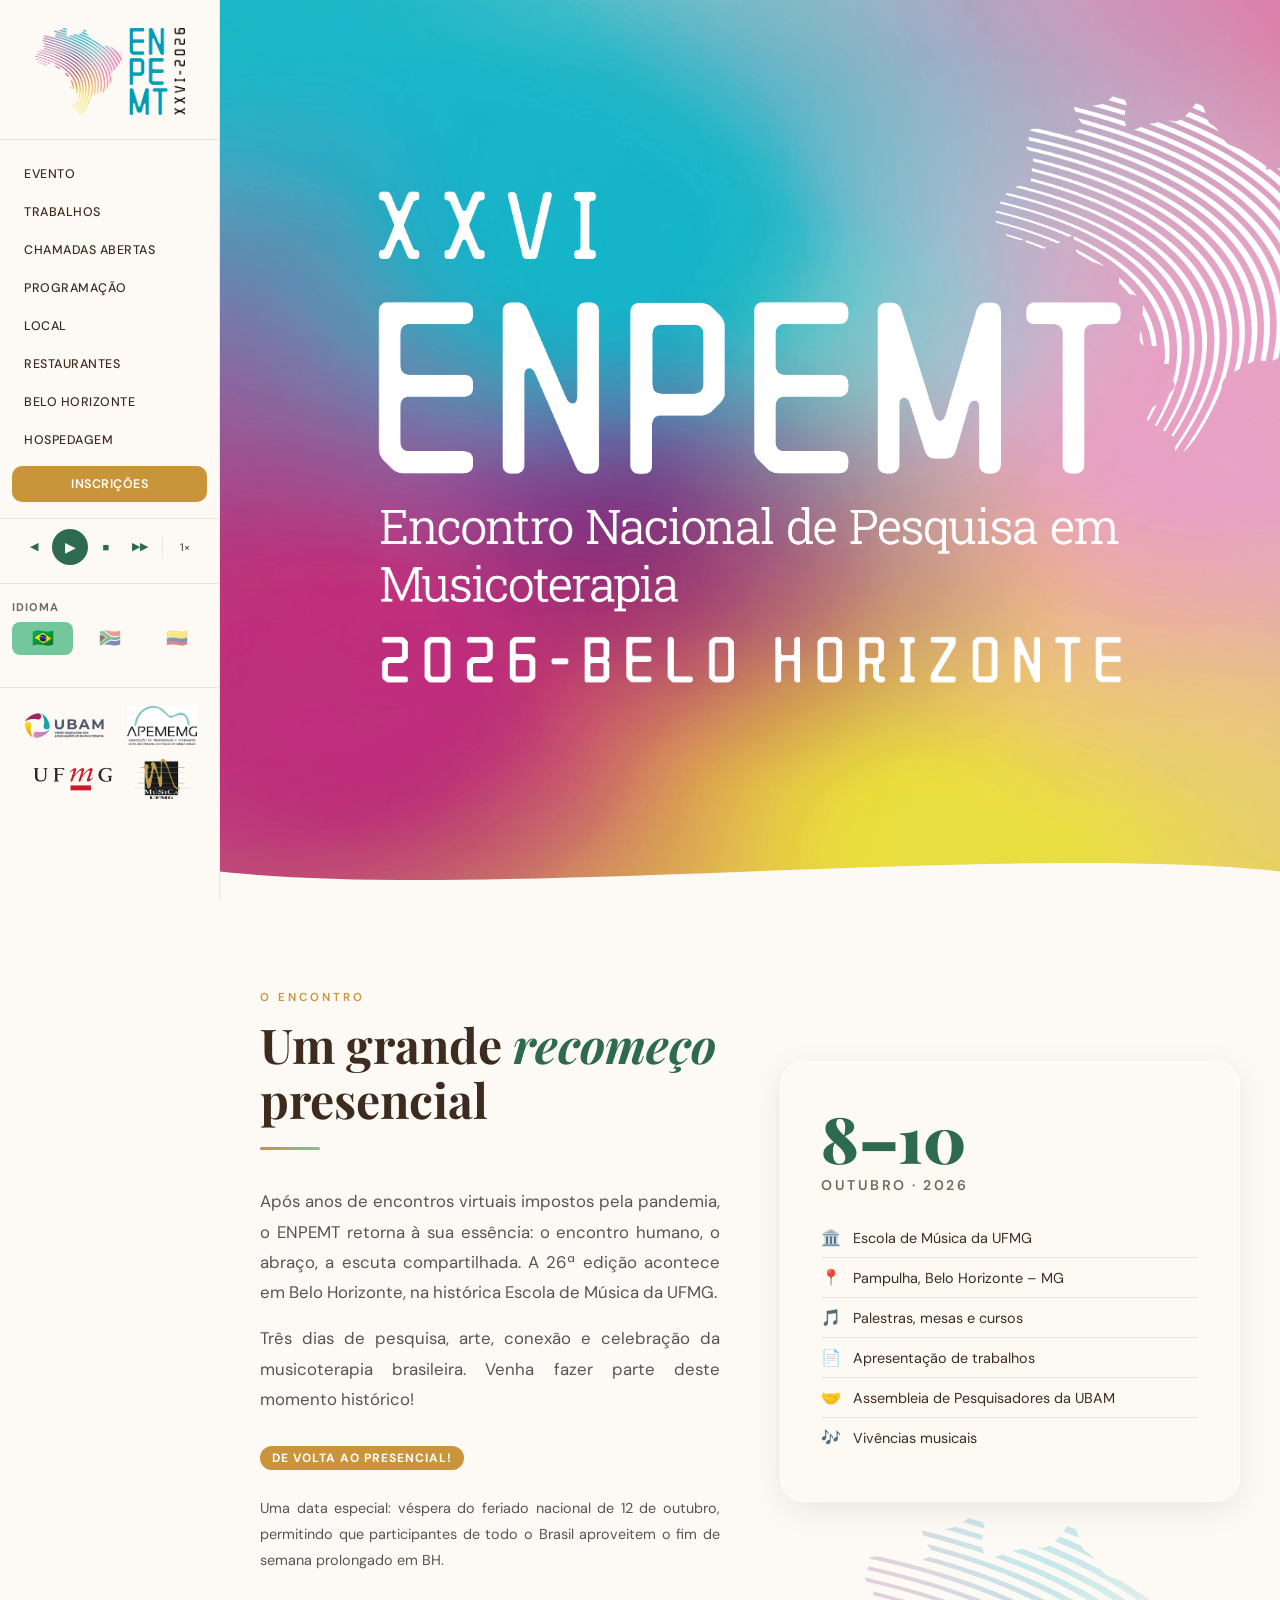
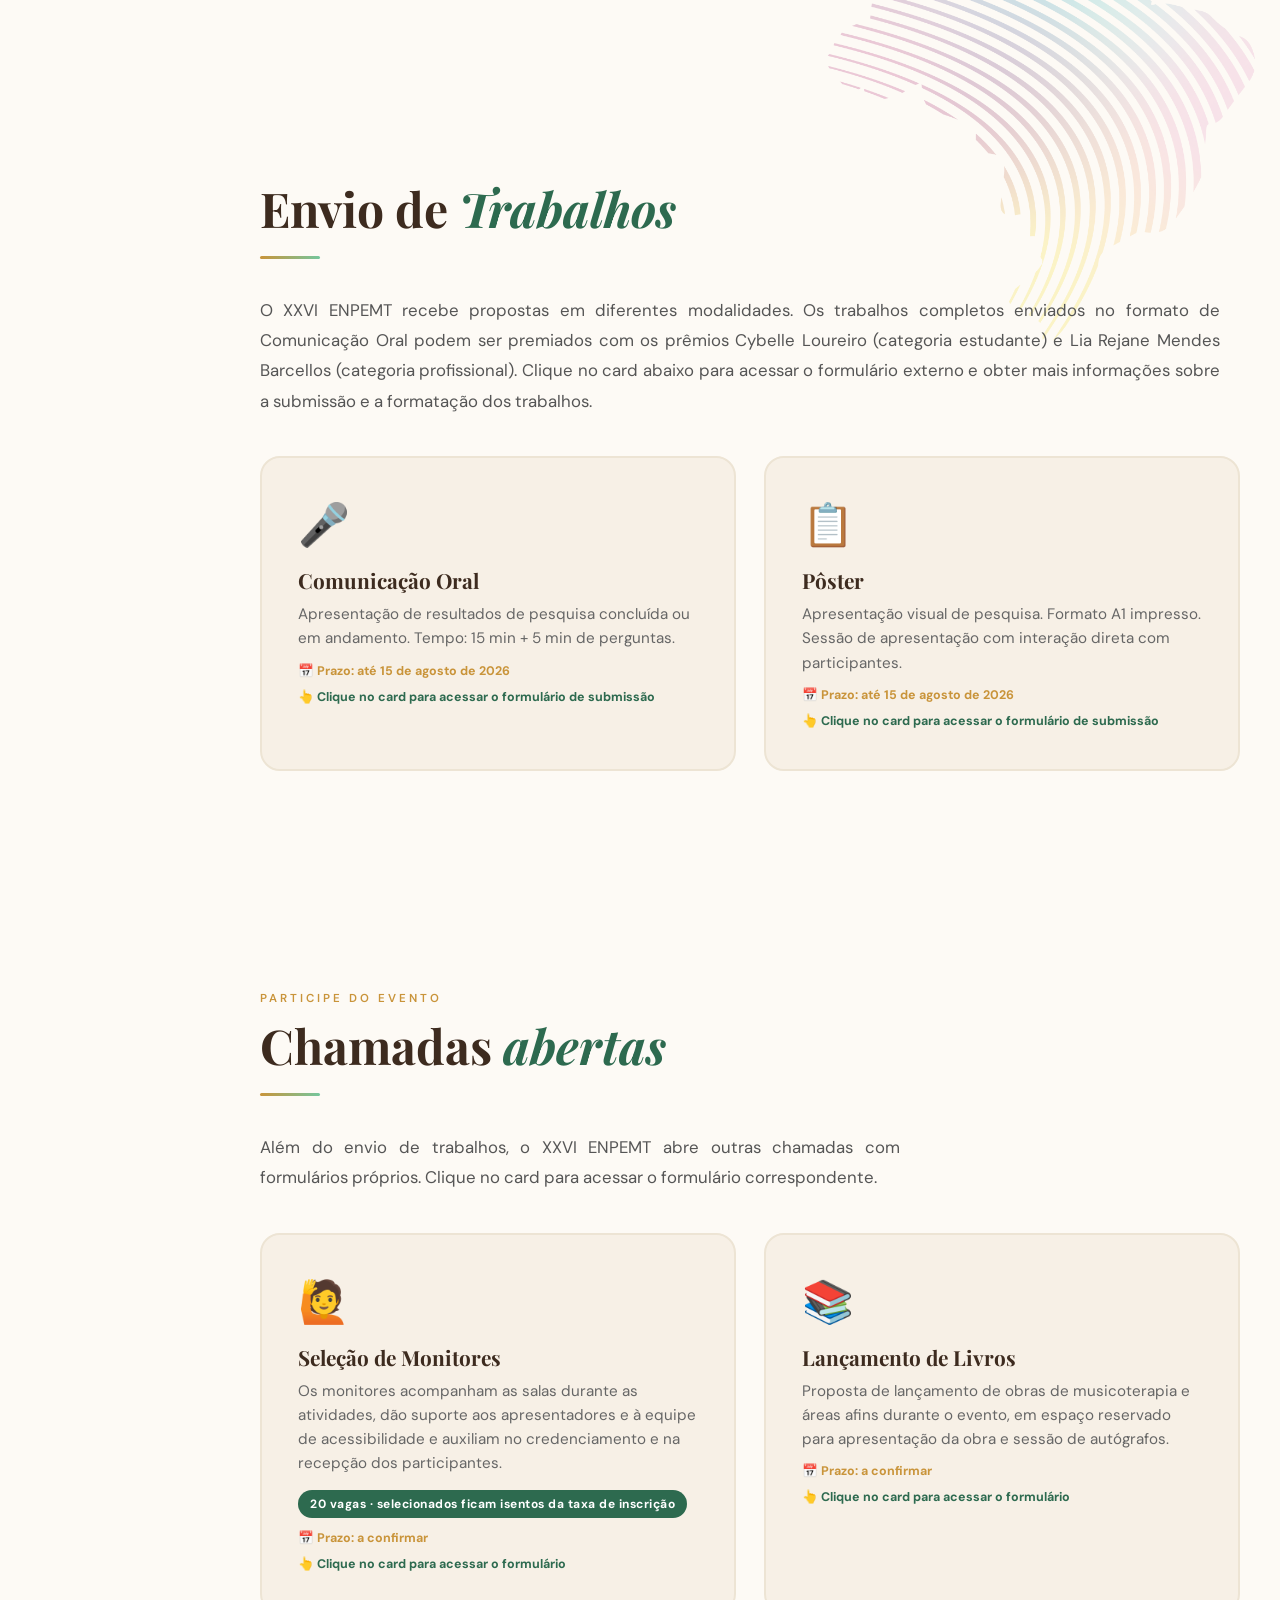
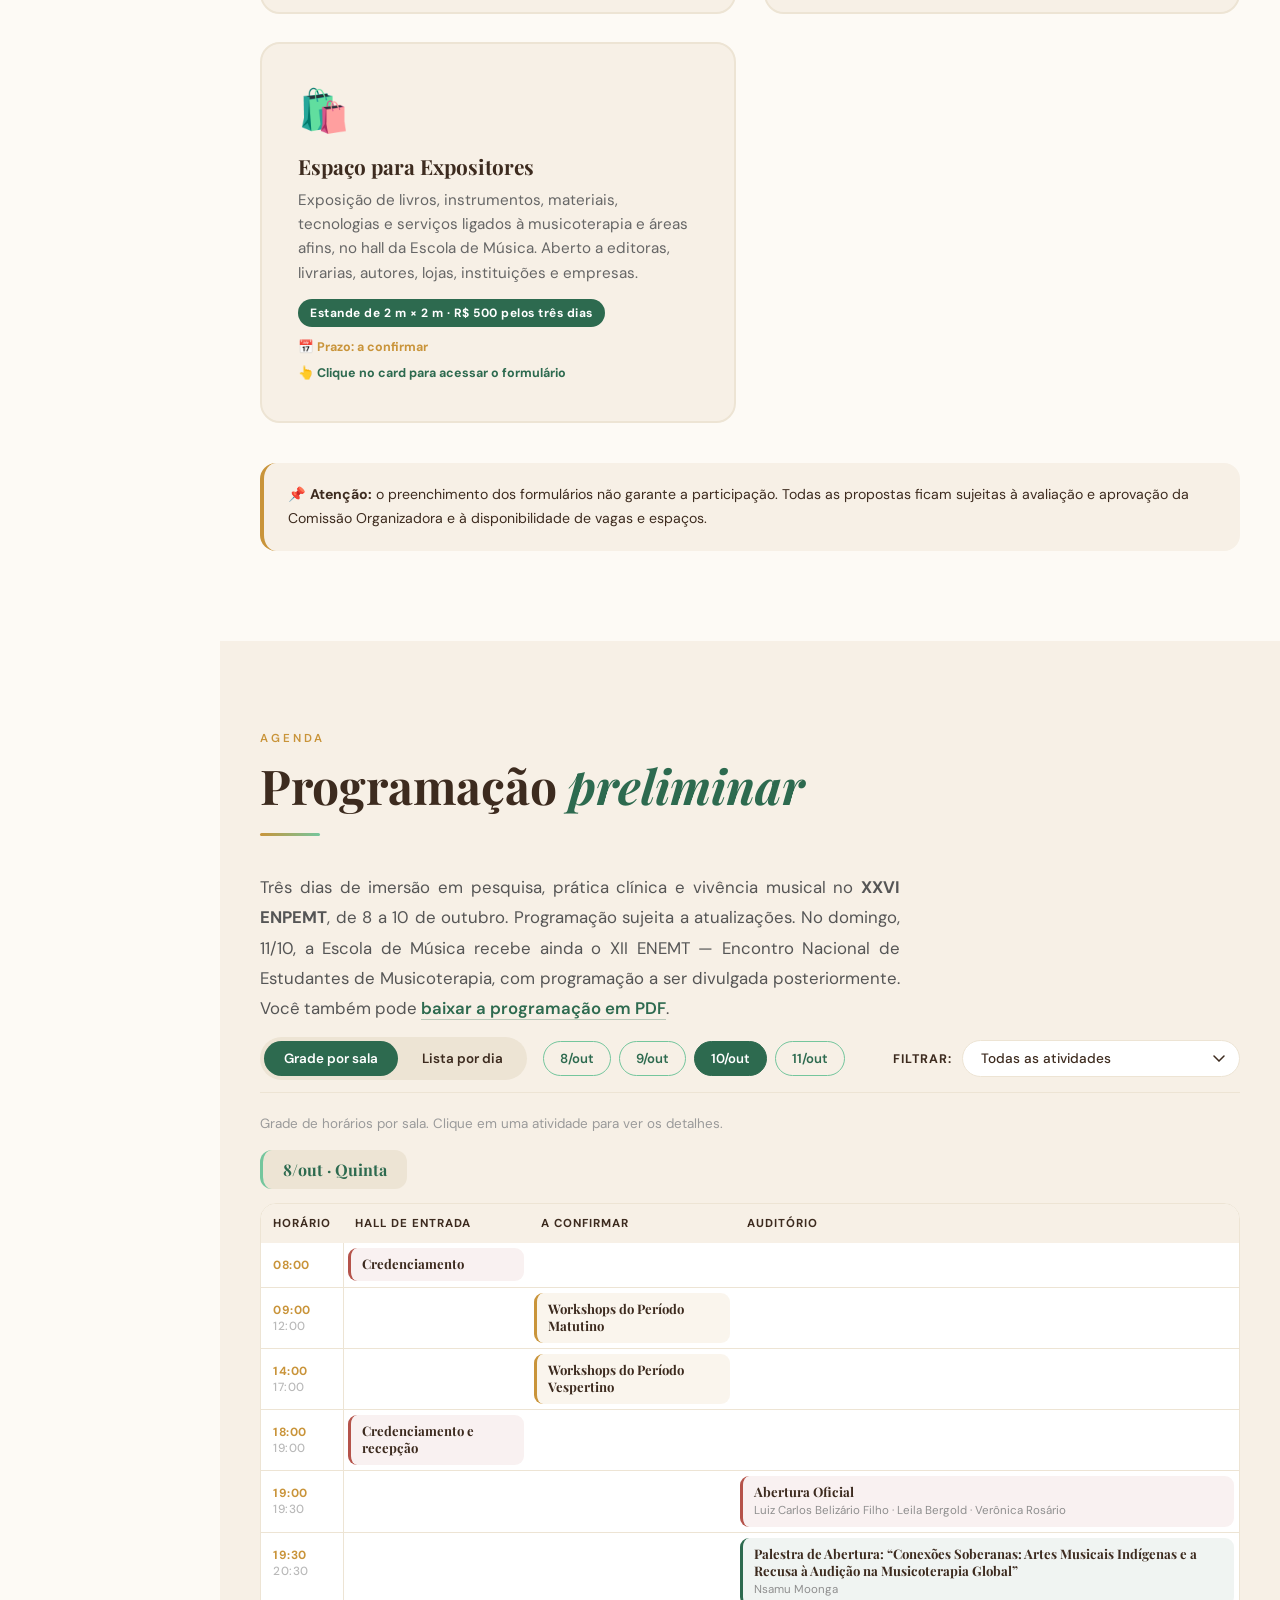
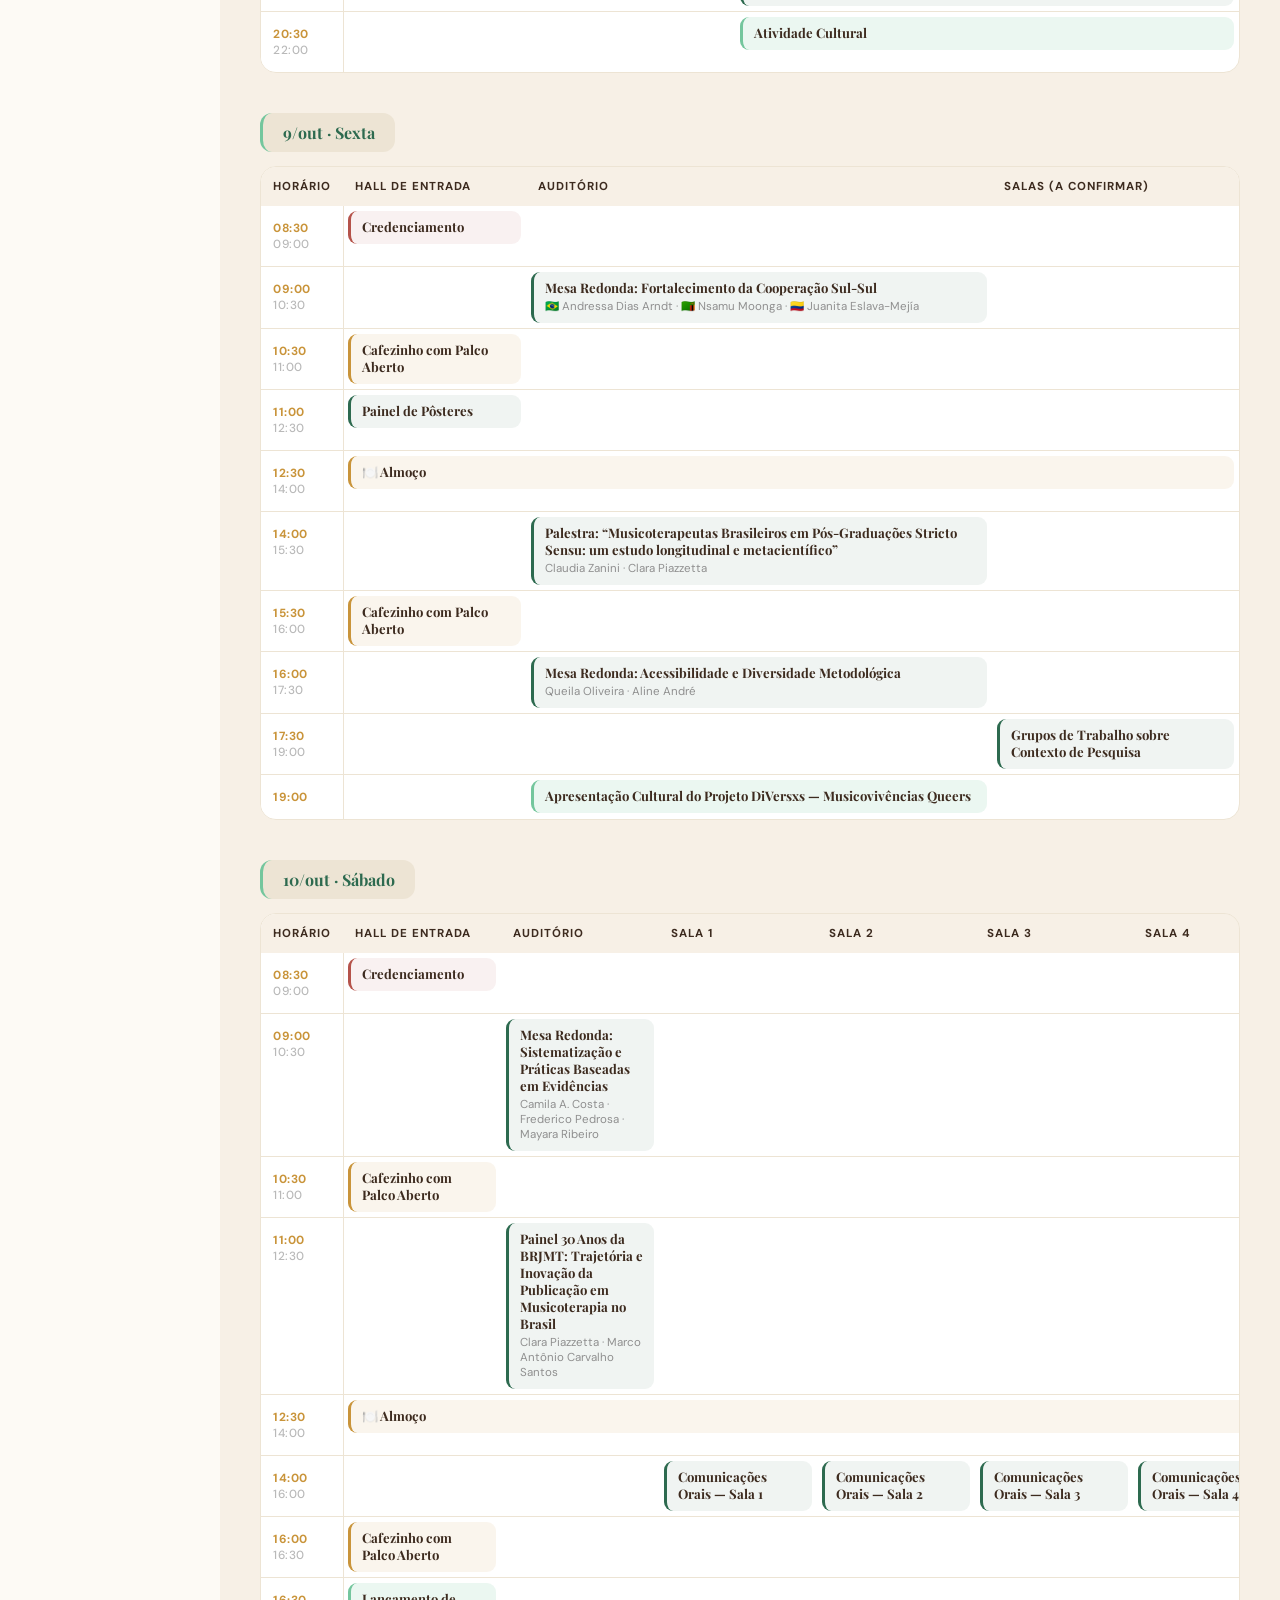
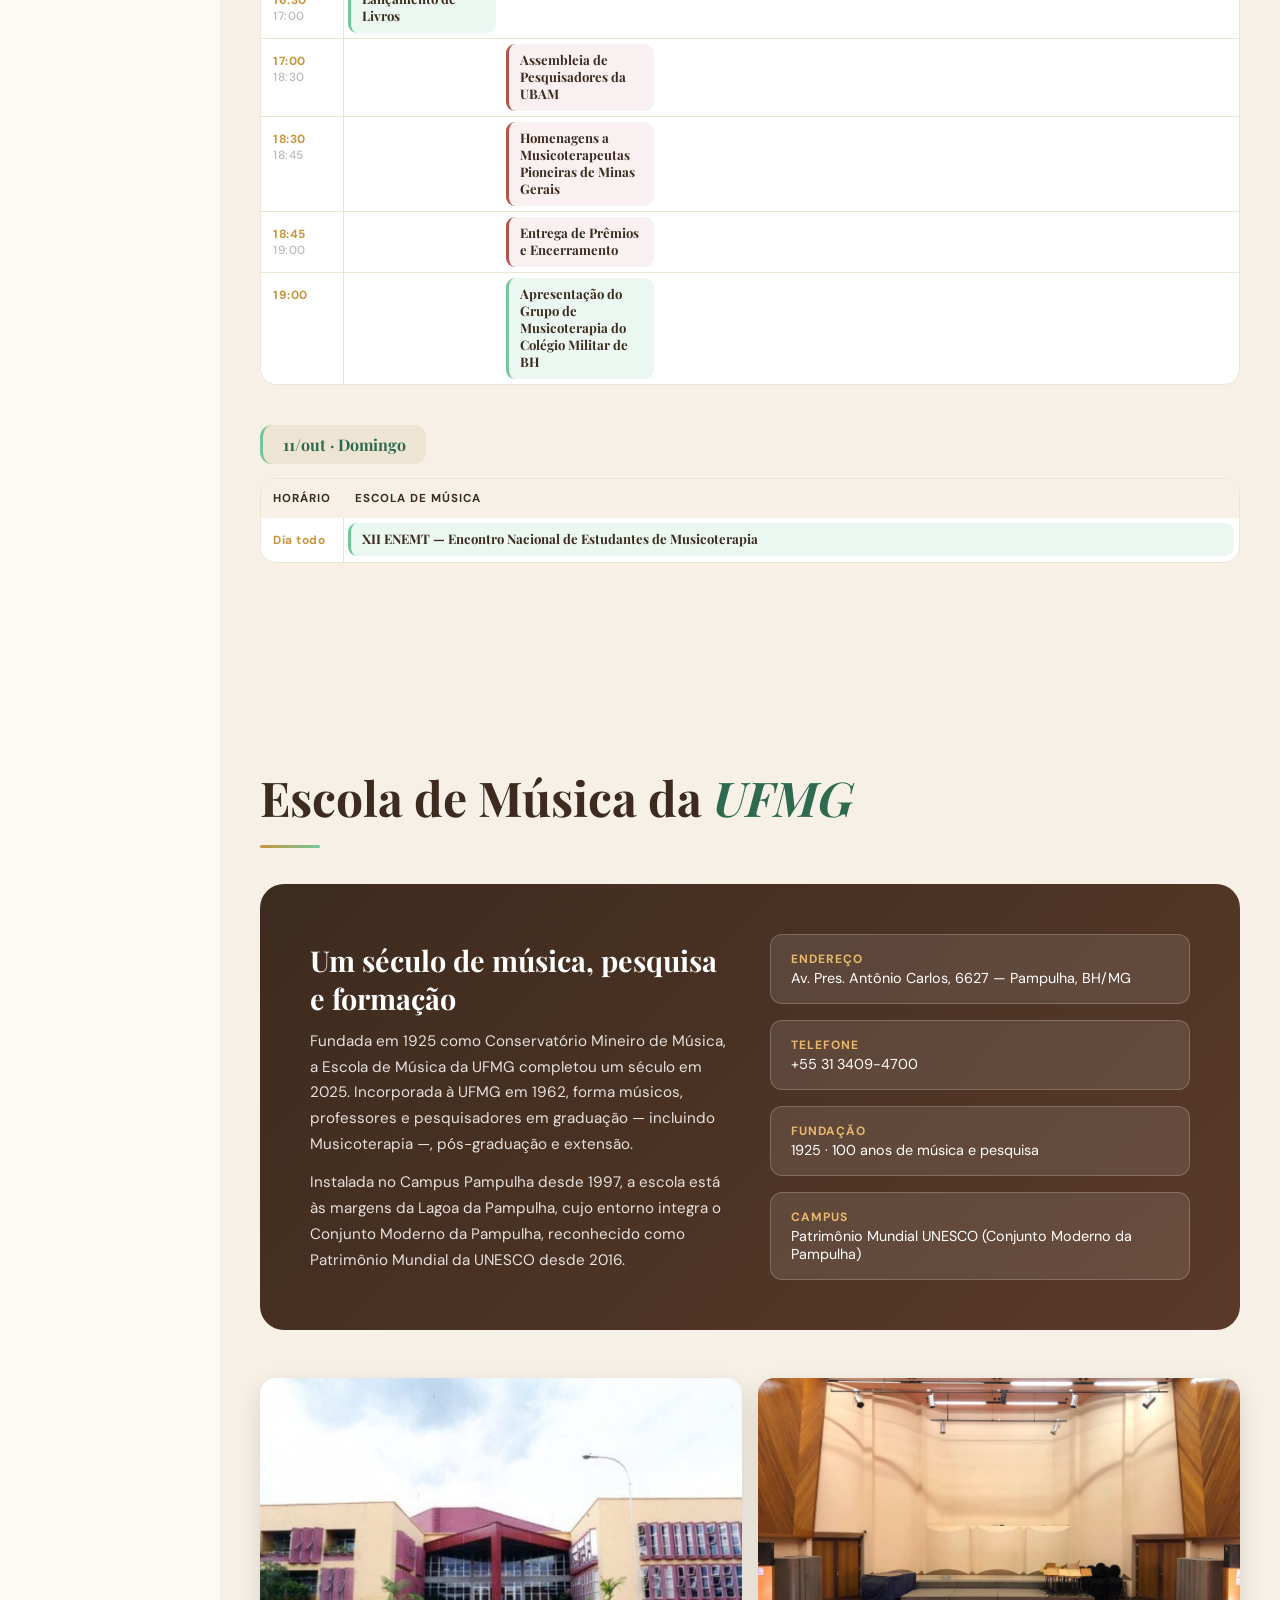
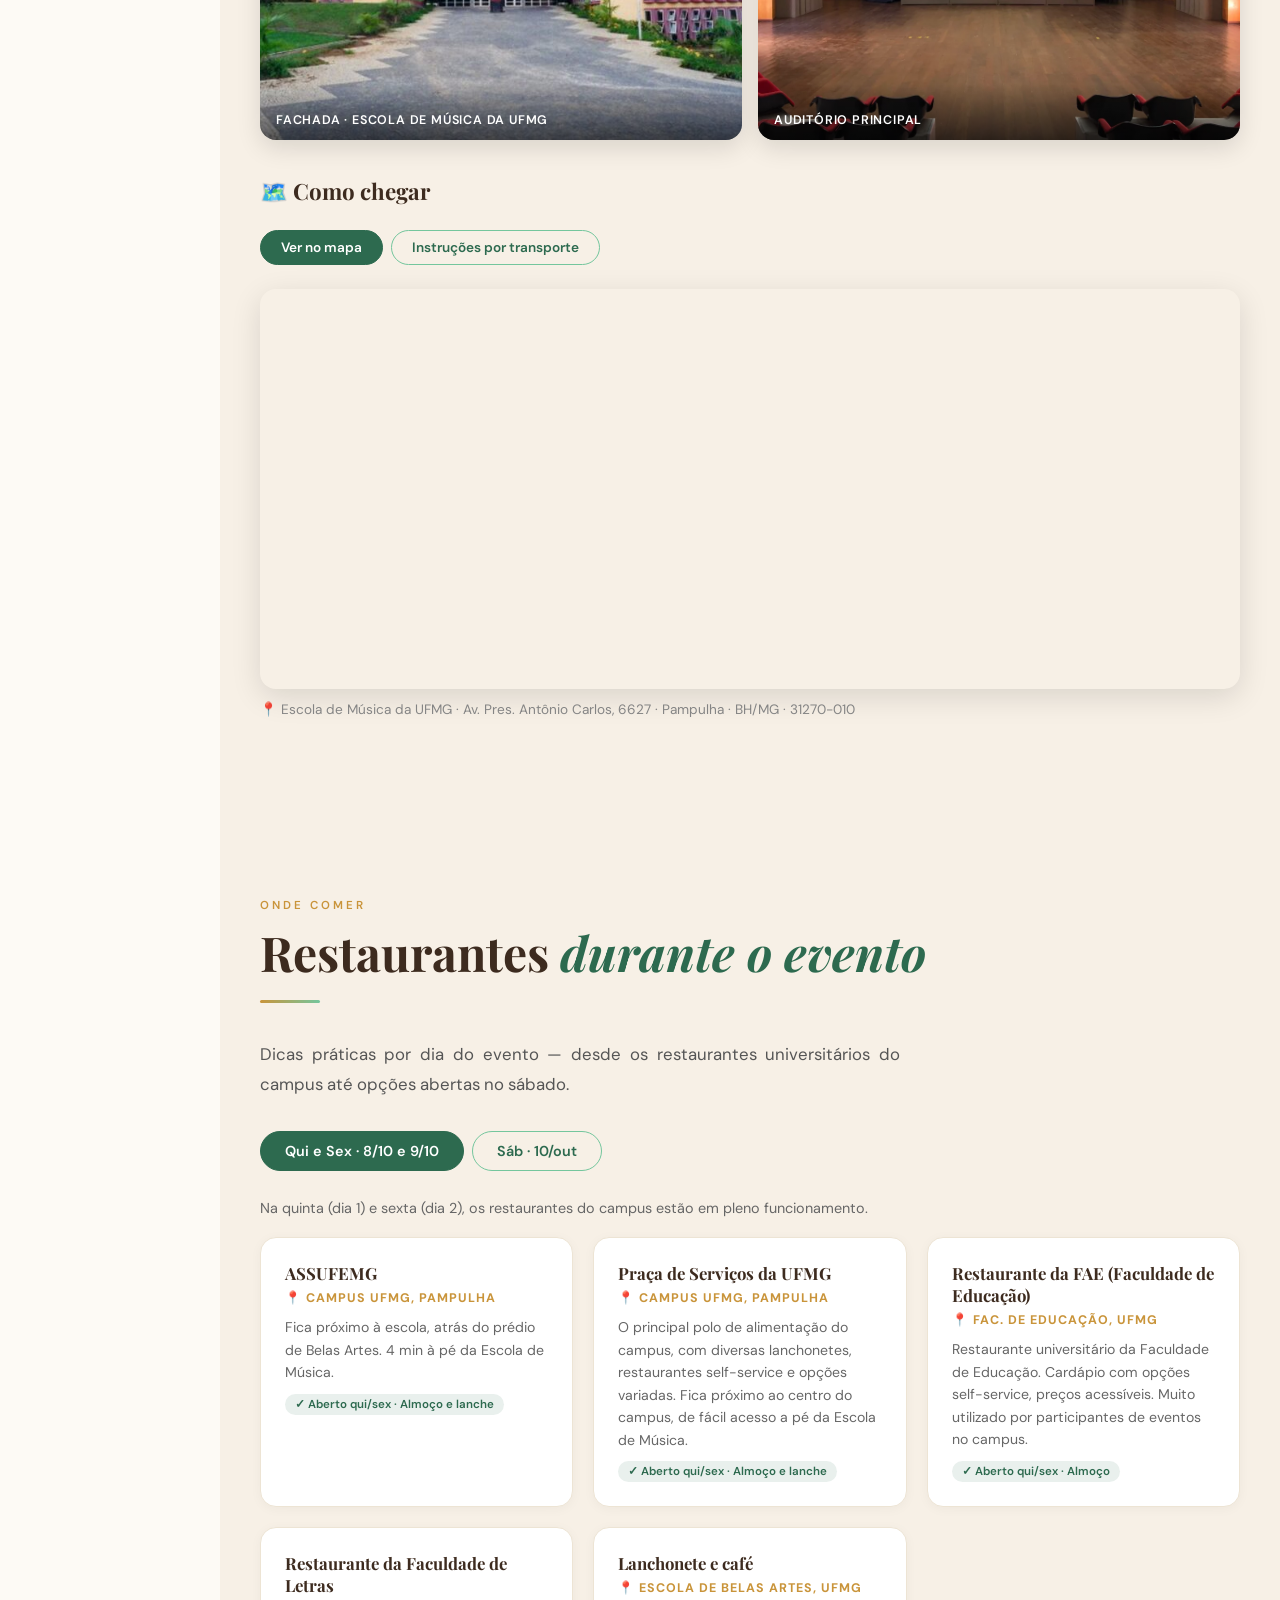
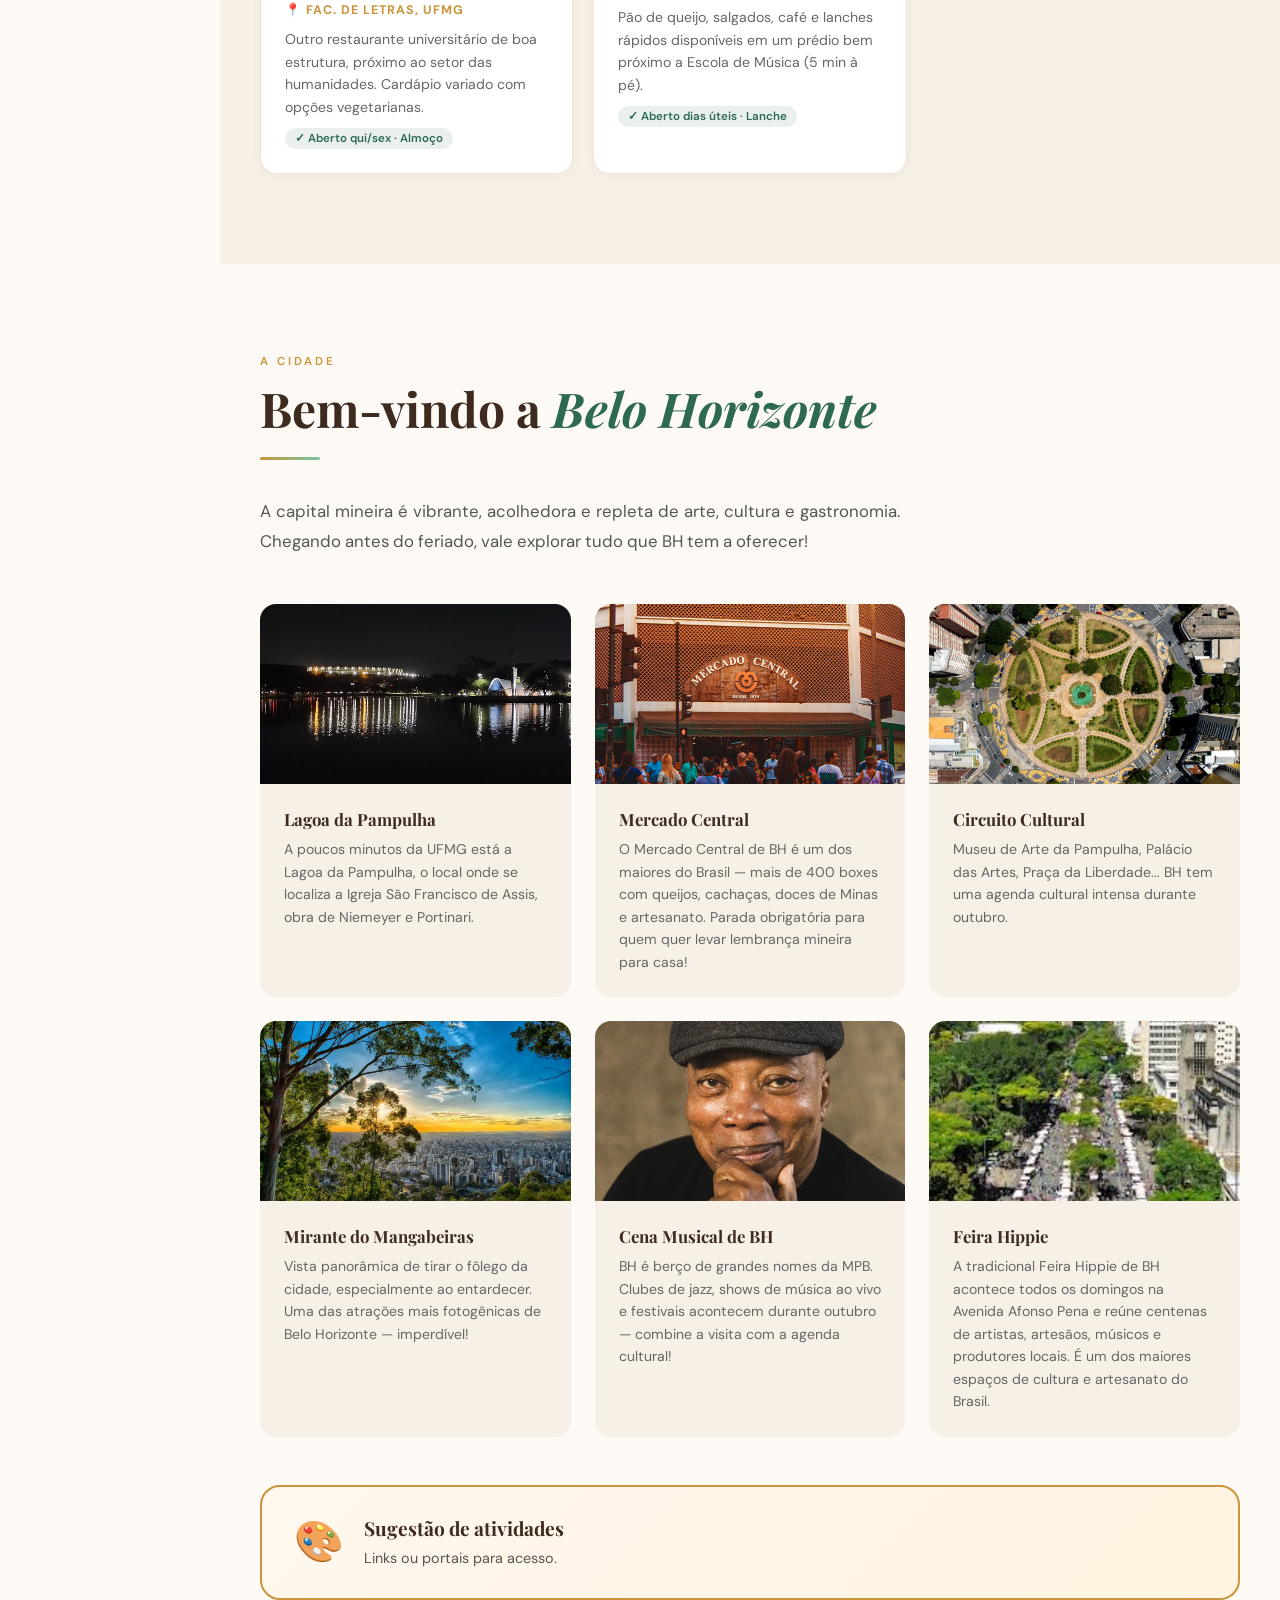
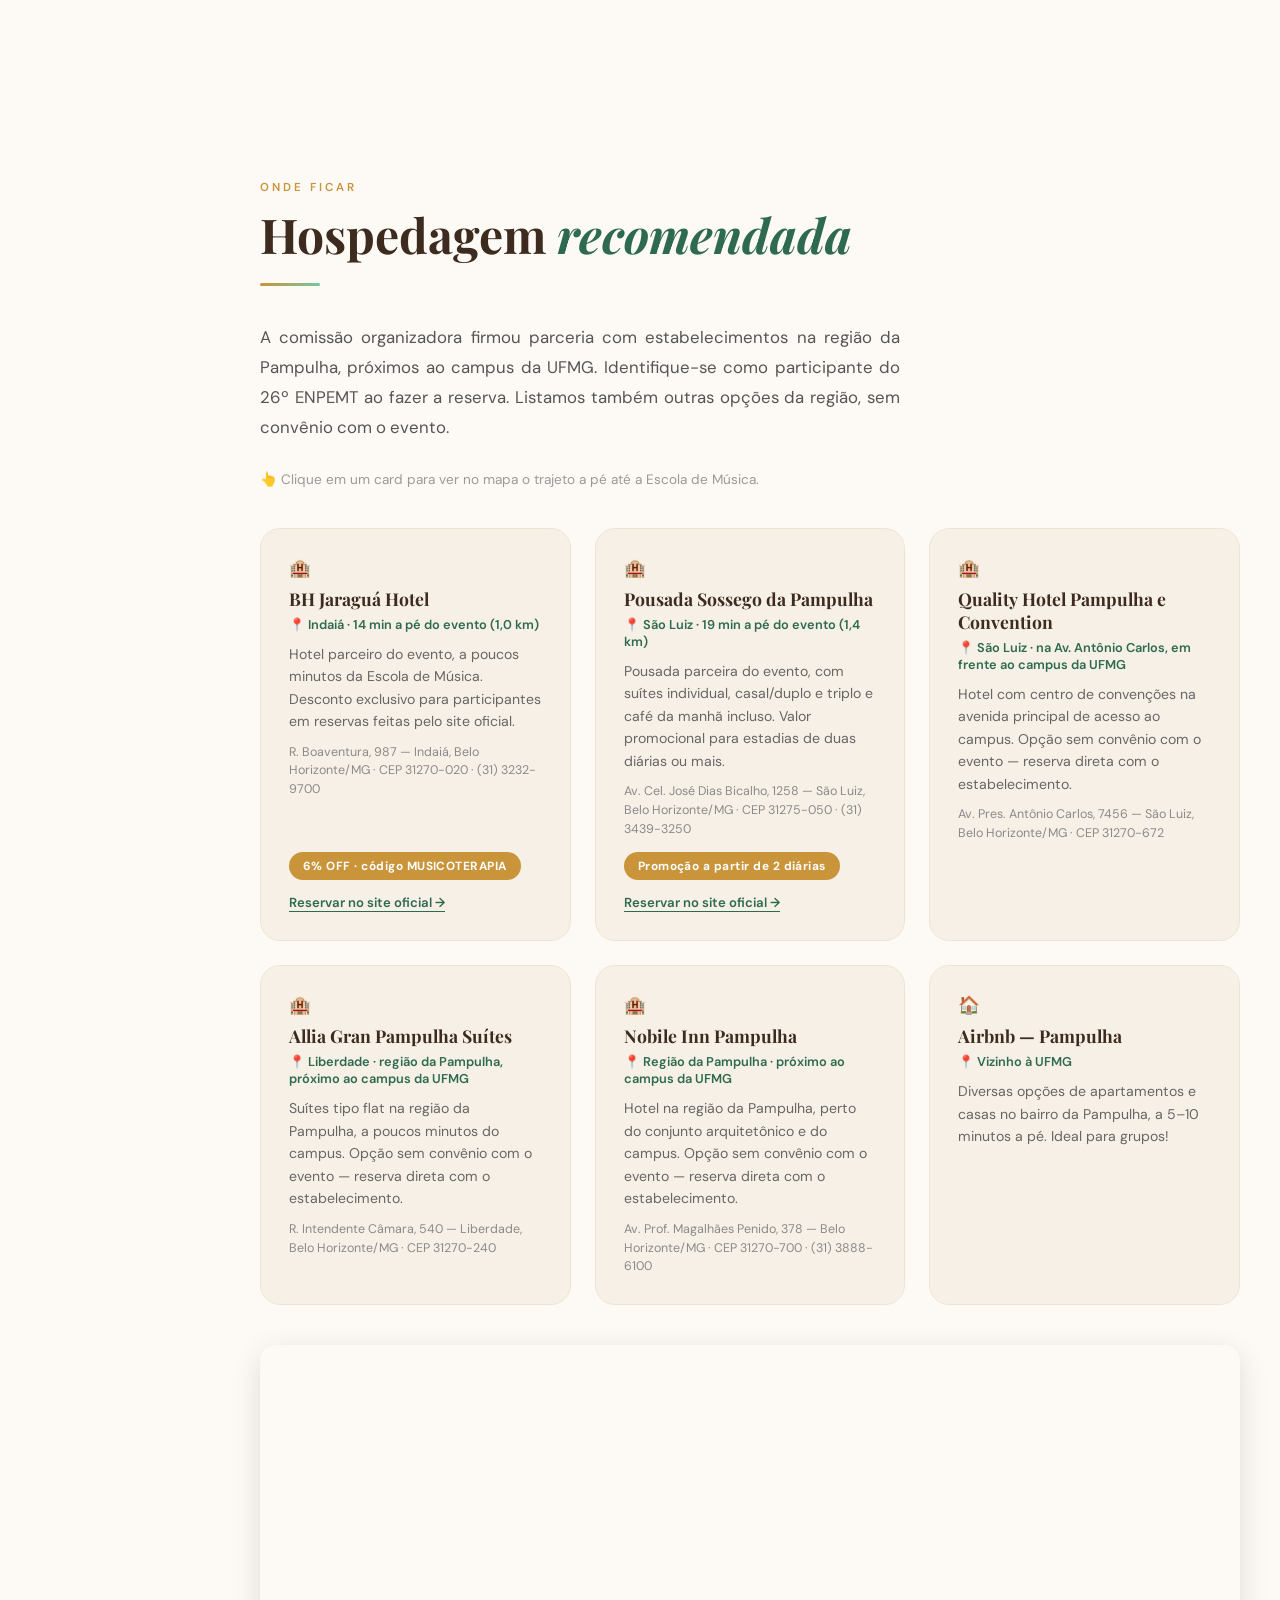
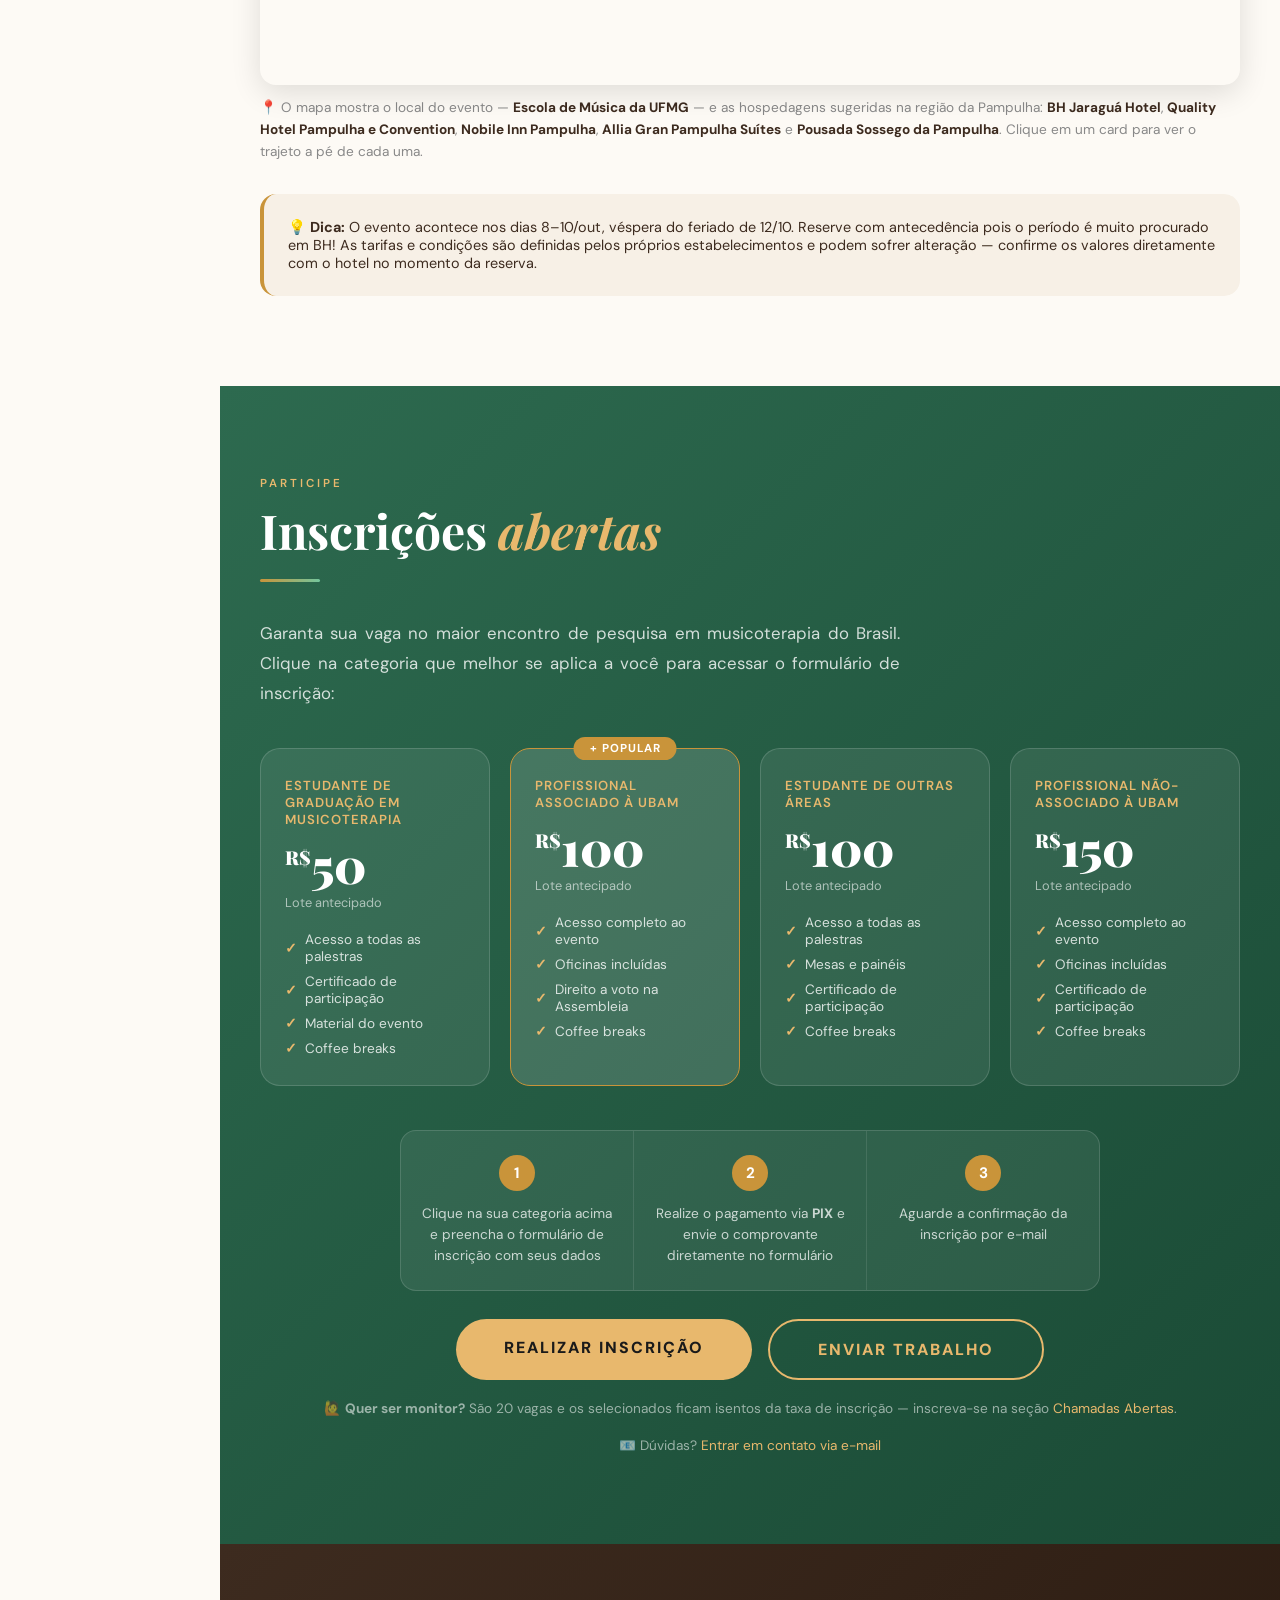
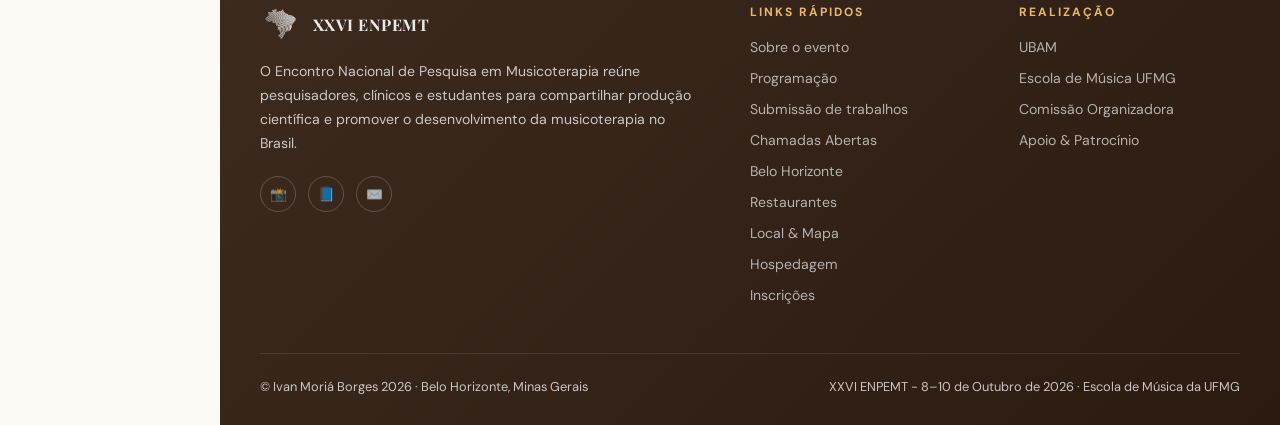
==== commit 38ab0bc4: "z" ====
--- a/index.html
+++ b/index.html
@@ -3,7 +3,7 @@
 <head>
 <meta charset="UTF-8">
 <meta name="viewport" content="width=device-width, initial-scale=1.0">
-<title>XXVI ENPEMT 2026</title>
+<title>XXVI ENPEMT</title>
 <link rel="icon" type="image/png" href="img/logo-enpemt-nav.png">
 <link rel="preconnect" href="https://fonts.googleapis.com">
 <link href="https://fonts.googleapis.com/css2?family=Playfair+Display:ital,wght@0,400;0,700;0,900;1,400;1,700&family=DM+Sans:wght@300;400;500;600&family=Cormorant+Garamond:ital,wght@0,300;0,400;1,300;1,400&display=swap" rel="stylesheet">
@@ -365,7 +365,6 @@
 
   /* ─── PROGRAMAÇÃO ─── */
   #programacao { background: var(--creme); }
-  .prog-tabs { display: flex; gap: 8px; margin-bottom: 40px; flex-wrap: wrap; }
   .tab-btn {
     padding: 10px 24px; border-radius: 50px;
     border: 1.5px solid var(--verde-agua);
@@ -374,8 +373,9 @@
     cursor: pointer; transition: all .2s;
   }
   .tab-btn.active, .tab-btn:hover { background: var(--verde); color: #fff; border-color: var(--verde); }
-  .tab-content { display: none; }
-  .tab-content.active { display: block; }
+  .prog-dia { margin-bottom: 48px; scroll-margin-top: 84px; }
+  .prog-dia:last-of-type { margin-bottom: 0; }
+  .prog-dia[hidden], .tl-item[hidden] { display: none; }
   .timeline { border-left: 2px solid var(--verde-agua); padding-left: 32px; display: flex; flex-direction: column; gap: 28px; }
   .tl-item { position: relative; }
   .tl-item::before {
@@ -386,7 +386,18 @@
   }
   .tl-time { font-size: .78rem; font-weight: 700; letter-spacing: 1.5px; text-transform: uppercase; color: var(--ouro); margin-bottom: 4px; }
   .tl-title { font-family: 'Playfair Display', serif; font-size: 1.05rem; font-weight: 700; color: var(--marrom); margin-bottom: 4px; }
+  .tl-subtitle { margin: 0 0 8px; font-size: .85rem; font-style: italic; color: #8f8f8f; line-height: 1.4; }
+  .tl-subtitle:empty { display: none; }
   .tl-desc { font-size: .9rem; color: #666; line-height: 1.5; }
+  .tl-pessoas { list-style: none; margin: .55rem 0 0; padding: 0; display: grid; gap: .35rem; }
+  .tl-pessoas li { position: relative; padding-left: .9rem; font-size: .875rem; line-height: 1.45; }
+  .tl-pessoas li::before { content: ''; position: absolute; left: 0; top: .58em; width: 4px; height: 4px; border-radius: 50%; background: var(--terracota); opacity: .6; }
+  .tl-pessoas strong { color: #444; font-weight: 600; }
+  .tl-pessoas .tl-cargo { font-size: .8rem; color: #8a8a8a; }
+  .tl-pessoas .tl-cargo::before { content: ' · '; color: #c4c4c4; }
+  .tl-pessoas-paises li { padding-left: 0; }
+  .tl-pessoas-paises li::before { display: none; }
+  .tl-flag { margin-right: 6px; }
   .tl-link { color: var(--verde); font-weight: 600; text-decoration: none; border-bottom: 1px solid rgba(45,106,79,.3); }
   .tl-link:hover { border-bottom-color: var(--verde); }
   .tl-meta { display: flex; flex-wrap: wrap; align-items: center; gap: 6px 10px; margin-top: 8px; }
@@ -831,9 +842,16 @@
     z-index: 200; transition: width .1s;
   }
 
-  /* ─── PROGRAMAÇÃO: HEADER WRAPPER ─── */
-  .prog-header { margin-top: 36px; }
-  .prog-header .prog-tabs { margin-bottom: 12px; }
+  /* ─── PROGRAMAÇÃO: BARRA FIXA (formato · dias · filtro) ─── */
+  .prog-barra {
+    position: sticky; top: 0; z-index: 30;
+    display: flex; flex-wrap: wrap; align-items: center; gap: 10px 16px;
+    margin: 0 0 22px; padding: 14px 0 12px;
+    background: var(--creme); border-bottom: 1px solid var(--creme-escuro);
+  }
+  .prog-atalhos { display: flex; flex-wrap: wrap; gap: 8px; }
+  .prog-atalhos .tab-btn { padding: 8px 16px; font-size: .82rem; }
+  .prog-barra .prog-filtro { margin: 0 0 0 auto; }
 
   /* ─── FILTRO DE ATIVIDADES ─── */
   .prog-filtro {
@@ -851,7 +869,7 @@
     border: 1.5px solid var(--creme-escuro);
     background-color: #fff; color: var(--marrom);
     font-family: 'DM Sans', sans-serif; font-size: .85rem; font-weight: 500;
-    cursor: pointer; outline: none; min-width: 220px;
+    cursor: pointer; outline: none; min-width: 196px;
     appearance: none; -webkit-appearance: none;
     background-image: url("data:image/svg+xml,%3Csvg xmlns='http://www.w3.org/2000/svg' width='12' height='7' viewBox='0 0 12 7'%3E%3Cpath d='M1 1l5 5 5-5' stroke='%233D2B1F' stroke-width='1.5' fill='none' stroke-linecap='round'/%3E%3C/svg%3E");
     background-repeat: no-repeat; background-position: right 14px center;
@@ -881,6 +899,146 @@
     padding: 9px 20px; border-radius: 12px; margin-bottom: 24px;
     display: inline-flex; align-items: center; gap: 8px;
     border-left: 3px solid var(--verde-agua);
+  }
+
+  /* ─── CHAVE: GRADE ⇄ LISTA ─── */
+  .prog-switch {
+    display: inline-flex; padding: 4px; gap: 4px;
+    background: var(--creme-escuro); border-radius: 50px;
+  }
+  .prog-switch-btn {
+    padding: 9px 20px; border: none; border-radius: 50px; cursor: pointer;
+    background: transparent; color: var(--marrom);
+    font-family: 'DM Sans', sans-serif; font-size: .84rem; font-weight: 600;
+    white-space: nowrap; transition: background .2s, color .2s;
+  }
+  .prog-switch-btn:hover { color: var(--verde); }
+  .prog-switch-btn.active { background: var(--verde); color: #fff; }
+  .prog-switch-btn:focus-visible { outline: 2px solid var(--verde); outline-offset: 2px; }
+  .prog-dica { margin: 0 0 18px; font-size: .84rem; color: #9a9a9a; }
+
+  /* ─── PROGRAMAÇÃO AT A GLANCE ─── */
+  .gl-fonte { margin: 0 0 14px; font-size: .74rem; color: #a5a5a5; }
+  .gl-dia { margin-bottom: 40px; scroll-margin-top: 84px; }
+  .gl-dia:last-child { margin-bottom: 0; }
+  .gl-dia-titulo {
+    margin: 0 0 14px;
+    font-family: 'Playfair Display', serif; font-size: 1rem; font-weight: 700;
+    color: var(--verde); background: var(--creme-escuro);
+    padding: 9px 20px; border-radius: 12px;
+    display: inline-flex; align-items: center; gap: 8px;
+    border-left: 3px solid var(--verde-agua);
+  }
+  .gl-fonte a { color: inherit; }
+
+  .gl-wrap { overflow-x: auto; border: 1px solid var(--creme-escuro); border-radius: 16px; background: #fff; }
+  .gl-wrap:focus-visible { outline: 2px solid var(--verde); outline-offset: 2px; }
+  .gl-table { width: 100%; border-collapse: separate; border-spacing: 0; }
+  .gl-table caption { position: absolute; width: 1px; height: 1px; overflow: hidden; clip: rect(0 0 0 0); white-space: nowrap; }
+  .gl-table th, .gl-table td { border-bottom: 1px solid var(--creme-escuro); padding: 5px; vertical-align: top; }
+  .gl-table thead th:not(:first-child), .gl-table td { min-width: 158px; }
+  .gl-table thead th:first-child { position: sticky; left: 0; z-index: 3; background: var(--creme); }
+  .gl-table tr:last-child th, .gl-table tr:last-child td { border-bottom: none; }
+  .gl-table thead th {
+    background: var(--creme); text-align: left; padding: 12px 12px;
+    font-family: 'DM Sans', sans-serif; font-size: .72rem; font-weight: 700;
+    letter-spacing: 1px; text-transform: uppercase; color: var(--marrom);
+  }
+  .gl-hora {
+    position: sticky; left: 0; z-index: 1; background: #fff;
+    box-shadow: 1px 0 0 var(--creme-escuro);
+    white-space: nowrap; width: 1%; min-width: 0; padding: 14px 12px !important;
+    font-size: .74rem; font-weight: 700; letter-spacing: .5px; color: var(--ouro); text-align: left;
+  }
+  .gl-hora span { display: block; font-weight: 500; color: #b9b9b9; }
+
+  .gl-cel {
+    display: block; width: 100%; text-align: left; cursor: pointer;
+    font-family: inherit; border: none; border-left: 3px solid var(--verde-agua);
+    border-radius: 9px; padding: 8px 11px; background: var(--creme);
+    transition: transform .15s, box-shadow .15s;
+  }
+  .gl-cel:hover { transform: translateY(-1px); box-shadow: 0 4px 14px rgba(0,0,0,.08); }
+  .gl-cel:focus-visible { outline: 2px solid var(--verde); outline-offset: 2px; }
+  .gl-cel-titulo { font-family: 'Playfair Display', serif; font-size: .82rem; font-weight: 700; color: var(--marrom); line-height: 1.28; }
+  .gl-cel-quem { display: block; margin-top: 3px; font-size: .72rem; color: #8f8f8f; line-height: 1.3; }
+
+  /* famílias de cor, espelhando os badges da linha do tempo */
+  .gl-cel[data-cor="verde"]     { border-left-color: var(--verde);     background: rgba(45,106,79,.07); }
+  .gl-cel[data-cor="ouro"]      { border-left-color: var(--ouro);      background: rgba(201,148,58,.09); }
+  .gl-cel[data-cor="terracota"] { border-left-color: var(--terracota); background: rgba(181,83,74,.08); }
+  .gl-cel[data-cor="agua"]      { border-left-color: var(--verde-agua);background: rgba(116,198,157,.14); }
+
+
+  .gl-aviso { text-align: center; color: #aaa; padding: 40px 0; font-size: .92rem; }
+
+  /* ─── DETALHE DA ATIVIDADE ─── */
+  .gl-modal {
+    width: min(600px, calc(100vw - 32px));
+    border: none; border-radius: 20px; padding: 0; overflow: visible;
+    background: var(--branco); color: var(--cinza-texto);
+    box-shadow: 0 24px 70px rgba(0,0,0,.28);
+  }
+  .gl-modal[open] { position: fixed; inset: 0; margin: auto; }
+  .gl-modal:not([open]) { display: none; }
+  .gl-modal::backdrop { background: rgba(61,43,31,.45); backdrop-filter: blur(2px); }
+  .gl-modal-inner { padding: 30px 32px 32px; max-height: min(86vh, 760px); overflow-y: auto; border-radius: 20px; }
+  .gl-modal-fechar {
+    position: absolute; top: 14px; right: 14px; z-index: 2; width: 34px; height: 34px;
+    border: none; border-radius: 50%; background: var(--creme-escuro); color: var(--marrom);
+    font-size: 1.2rem; line-height: 1; cursor: pointer; transition: background .2s;
+  }
+  .gl-modal-fechar:hover { background: var(--creme); }
+  .gl-modal-tipo {
+    display: inline-block; padding: 4px 12px; border-radius: 50px;
+    font-size: .68rem; font-weight: 700; letter-spacing: 1px; text-transform: uppercase; margin-bottom: 12px;
+  }
+  .gl-modal-titulo { font-family: 'Playfair Display', serif; font-size: 1.25rem; font-weight: 700; color: var(--marrom); line-height: 1.3; margin: 0 0 14px; }
+  .gl-modal-meta { display: flex; flex-wrap: wrap; gap: 6px 20px; margin-bottom: 16px; font-size: .82rem; color: var(--verde); font-weight: 600; }
+  .gl-modal-desc { font-size: .9rem; line-height: 1.6; color: #666; }
+  .gl-modal-inner .gl-modal-desc + .tl-pessoas { margin-top: 10px; }
+  .gl-modal-inner .tl-pessoas { margin: 0 0 14px; }
+  .gl-modal-inner .tl-subtitle { margin-top: -6px; }
+
+  .gl-trabalhos-tit {
+    margin: 22px 0 10px; font-size: .72rem; font-weight: 700; letter-spacing: 1.2px;
+    text-transform: uppercase; color: var(--ouro);
+  }
+  .gl-trabalhos { list-style: none; margin: 0; padding: 0; display: grid; gap: 10px; }
+  .gl-trabalhos li {
+    border-left: 2px solid var(--creme-escuro); padding: 2px 0 2px 12px;
+    font-size: .86rem; line-height: 1.45;
+  }
+  .gl-trab-titulo { color: var(--marrom); font-weight: 600; }
+  .gl-trab-autores { display: block; font-size: .78rem; color: #9a9a9a; margin-top: 2px; }
+  .gl-trab-link {
+    display: inline-flex; align-items: center; gap: 5px; margin-top: 5px;
+    font-size: .76rem; font-weight: 600; color: var(--verde); text-decoration: none;
+    border-bottom: 1px solid rgba(45,106,79,.3);
+  }
+  .gl-trab-link:hover { border-bottom-color: var(--verde); }
+
+  .gl-agenda { display: flex; flex-wrap: wrap; align-items: center; gap: 6px 12px; margin-top: 24px; padding-top: 20px; border-top: 1px solid var(--creme-escuro); }
+  .gl-agenda-dica { font-size: .74rem; color: #a5a5a5; }
+  .gl-agenda-btn {
+    display: inline-flex; align-items: center; gap: 7px;
+    padding: 8px 16px; border-radius: 50px; cursor: pointer;
+    border: 1.5px solid var(--verde-agua); background: transparent; color: var(--verde);
+    font-family: 'DM Sans', sans-serif; font-size: .78rem; font-weight: 600;
+    text-decoration: none; transition: all .2s;
+  }
+  .gl-agenda-btn:hover { background: var(--verde); color: #fff; border-color: var(--verde); }
+  .gl-agenda-btn svg { width: 14px; height: 14px; fill: currentColor; flex-shrink: 0; }
+
+  @media (max-width: 1025px) {
+    /* a nav fixa ocupa o topo no celular; o seletor gruda logo abaixo dela */
+    .prog-barra { top: 62px; }
+    .gl-dia, .prog-dia { scroll-margin-top: 132px; }
+  }
+
+  @media (max-width: 600px) {
+    .gl-fonte { margin-left: 0; width: 100%; }
+    .gl-modal-inner { padding: 26px 22px 28px; }
   }
 
   /* ─── FILTROS CSS ─── */
@@ -1073,7 +1231,7 @@
      arquivo unico. Fica DEPOIS das regras acima de proposito: e a ordem que
      faz estas regras vencerem o desempate de especificidade.
      ══════════════════════════════════════════════════════════════════════ */
-  /* ─── MOBILE.CSS — XXVI ENPEMT 2026 ─── */
+  /* ─── MOBILE.CSS — XXVI ENPEMT ─── */
 
   /* ═══════════════════════════════════════
      NAV — HAMBURGER MOBILE
@@ -1287,26 +1445,11 @@
      3. margin-left:auto no btn-download quebra scroll → zeramos aqui
   ═══════════════════════════════════════ */
   @media (max-width: 768px) {
-    /* Limpar o wrapper — sem margem negativa nem sticky */
-    .prog-header {
-      position: static;
-      margin: 0;
-      padding: 0;
-      background: none;
-    }
-
-    /* Linha 1: abas de dias — quebram linha para não cortar */
-    .prog-tabs {
-      display: flex;
-      flex-wrap: wrap !important;
-      gap: 8px;
-      margin-bottom: 16px !important;
-      width: 100%;
-    }
-    .prog-tabs::-webkit-scrollbar { display: none; }
-
-    /* Filtro de atividades */
-    .prog-filtro { flex-wrap: wrap; gap: 8px; margin-bottom: 20px; }
+    /* A barra fixa empilha: formato, dias e filtro, cada um em sua linha */
+    .prog-barra { gap: 10px; padding: 12px 0 10px; }
+    .prog-switch, .prog-atalhos, .prog-barra .prog-filtro { width: 100%; margin: 0; }
+    .prog-switch-btn { flex: 1; padding: 9px 12px; font-size: .8rem; }
+    .prog-filtro { flex-wrap: nowrap; gap: 8px; }
     .prog-filtro select { min-width: 0; width: 100%; border-radius: 12px; }
 
     /* Botões de dias — texto curto no mobile */
@@ -1318,13 +1461,6 @@
       font-size: .8rem;
       min-height: 40px;
       border-radius: 20px;
-    }
-
-    /* FIX CRÍTICO: margin-left:auto em flex com overflow-x:auto
-       empurra o botão para o infinito. Substituímos por margem fixa. */
-    .prog-tabs .btn-download-pdf {
-      margin-left: 8px !important;
-      flex-shrink: 0;
     }
 
     .btn-download-pdf {
@@ -1571,8 +1707,8 @@
       background: rgba(45,106,79,.5);
     }
     * { scrollbar-width: thin; scrollbar-color: rgba(45,106,79,.25) transparent; }
-    .prog-tabs, .rest-tabs, .mapa-tabs { scrollbar-width: none; }
-    .prog-tabs::-webkit-scrollbar, .rest-tabs::-webkit-scrollbar, .mapa-tabs::-webkit-scrollbar { display: none; }
+    .rest-tabs, .mapa-tabs { scrollbar-width: none; }
+    .rest-tabs::-webkit-scrollbar, .mapa-tabs::-webkit-scrollbar { display: none; }
   }
 </style>
 </head>
@@ -1584,14 +1720,14 @@
 <!-- NAV -->
 <nav id="navbar">
   <div class="nav-brand">
-    <img src="img/ends.png" class="nav-logo-full" alt="XXVI ENPEMT 2026">
+    <img src="img/ends.png" class="nav-logo-full" alt="XXVI ENPEMT">
   </div>
   <button class="nav-menu-btn" id="nav-menu-btn" aria-label="Abrir menu">
     <span></span><span></span><span></span>
   </button>
   <ul class="nav-links" id="nav-links">
     <li class="nav-sidebar-brand">
-      <img src="img/ends.png" alt="XXVI ENPEMT 2026">
+      <img src="img/ends.png" alt="XXVI ENPEMT">
     </li>
     <li><a href="#sobre" data-i18n="nav.evento">Evento</a></li>
     <li><a href="#submissao" data-i18n="nav.trabalhos">Envio de Trabalhos</a></li>
@@ -1622,7 +1758,7 @@
   <div class="nav-brands">
     <div class="nav-ubam">
       <img src="img/ubam.png" alt="UBAM — União Brasileira das Associações de Musicoterapia">
-      <img src="img/Fapemig.png" class="nav-ubam-fapemig" alt="FAPEMIG">
+      <img src="img/apememg.png" class="nav-ubam-fapemig" alt="APEMEMG">
     </div>
     <div class="nav-apoio">
       <img src="img/ufmg.png" alt="UFMG">
@@ -1772,19 +1908,17 @@
     <span class="section-label reveal" data-i18n="prog.label">Agenda</span>
     <h2 class="section-title reveal" data-i18n="prog.title">Programação <em>preliminar</em></h2>
     <div class="divider reveal"></div>
-    <p class="section-text reveal" data-i18n="prog.aviso">Três dias de imersão em pesquisa, prática clínica e vivência musical. Programação sujeita a atualizações.</p>
-
-    <div class="prog-header">
-      <div class="prog-tabs">
-        <button class="tab-btn active" onclick="switchTab(event,'dia1')">8/out <span class="tab-dia" data-i18n="prog.dia1.label">· Quinta</span></button>
-        <button class="tab-btn" onclick="switchTab(event,'dia2')">9/out <span class="tab-dia" data-i18n="prog.dia2.label">· Sexta</span></button>
-        <button class="tab-btn" onclick="switchTab(event,'dia3')">10/out <span class="tab-dia" data-i18n="prog.dia3.label">· Sábado</span></button>
-        <button class="tab-btn" onclick="switchTab(event,'dia4')">11/out <span class="tab-dia" data-i18n="prog.dia4.label">· Domingo</span></button>
-        <a href="programacao-enpemt2026.pdf" download class="btn-download-pdf" title="Baixar programação em PDF">
-          <svg xmlns="http://www.w3.org/2000/svg" viewBox="0 0 24 24"><path d="M19 9h-4V3H9v6H5l7 7 7-7zM5 18v2h14v-2H5z"/></svg>
-          <span data-i18n="prog.pdf">Baixar PDF</span>
-        </a>
+    <p class="section-text reveal" data-i18n="prog.aviso">Três dias de imersão em pesquisa, prática clínica e vivência musical no <strong>XXVI ENPEMT</strong>, de 8 a 10 de outubro. Programação sujeita a atualizações. No domingo, 11/10, a Escola de Música recebe ainda o XII ENEMT — Encontro Nacional de Estudantes de Musicoterapia, com programação a ser divulgada posteriormente. Você também pode <a href="programacao-enpemt2026.pdf" download class="tl-link">baixar a programação em PDF</a>.</p>
+
+    <div id="prog-resultado" role="status" hidden><p class="prog-vazio" data-i18n="prog.vazio">Nenhuma atividade encontrada para este filtro.</p></div>
+
+    <!-- BARRA FIXA: formato, dias e filtro, comum às duas vistas -->
+    <div class="prog-barra">
+      <div class="prog-switch" role="group" data-i18n-aria="prog.vista.aria" aria-label="Formato da programação">
+        <button class="prog-switch-btn active" type="button" data-vista="grade" aria-pressed="true" data-i18n="prog.vista.grade">Grade por sala</button>
+        <button class="prog-switch-btn" type="button" data-vista="lista" aria-pressed="false" data-i18n="prog.vista.lista">Lista por dia</button>
       </div>
+      <div class="prog-atalhos" id="prog-atalhos" role="group" data-i18n-aria="prog.vista.dias" aria-label="Ir para o dia"></div>
       <div class="prog-filtro">
         <label for="prog-filtro-select" class="prog-filtro-label" data-i18n="prog.filtrar">Filtrar:</label>
         <select id="prog-filtro-select" onchange="filtrarProg(this.value)">
@@ -1804,35 +1938,48 @@
       </div>
     </div>
 
-    <div id="dia1" class="tab-content active">
+    <!-- VISTA 1: grade horário × sala -->
+    <div id="vista-grade">
+      <p class="prog-dica" data-i18n="gl.intro">Grade de horários por sala. Clique em uma atividade para ver os detalhes.</p>
+      <p class="gl-fonte" id="gl-fonte" hidden></p>
+      <div id="gl-dias"></div>
+    </div>
+
+    <!-- VISTA 2: linha do tempo por dia -->
+    <div id="vista-lista" hidden>
+    <div id="dia1" class="prog-dia">
+      <h3 class="gl-dia-titulo" data-i18n="prog.dia1.head">8/out · Quinta</h3>
       <div class="timeline">
 
-       <div class="tl-item" data-tipo="curso">
+        <div class="tl-item" data-tipo="abertura">
+          <div class="tl-time">08:00</div>
+          <div class="tl-title" data-i18n="tl.d1.credpre.title">Credenciamento</div>
+          <div class="tl-desc" data-i18n="tl.d1.credpre.desc">Credenciamento dos participantes dos workshops do Pré-ENPEMT.</div>
+          <div class="tl-meta">
+            <span class="tl-badge badge-abertura" data-i18n="tl.badge.preenpemt">Pré-ENPEMT</span>
+            <span class="tl-local" data-i18n="tl.local.hall">📍 Hall de entrada da Escola de Música</span>
+          </div>
+        </div>
+
+        <div class="tl-item" data-tipo="curso">
           <div class="tl-time">09:00 – 12:00</div>
-          <div class="tl-title" data-i18n="tl.curso.title">Cursos Pré-Congresso e Oficinas</div>
-          <div class="tl-desc" data-i18n="tl.curso.desc">Cursos e oficinas simultâneos, em salas diferentes. Títulos e ministrantes a confirmar.</div>
+          <div class="tl-title" data-i18n="tl.d1.wsmat.title">Workshops do Período Matutino</div>
+          <div class="tl-desc" data-i18n="tl.d1.ws.desc">Workshops simultâneos, em salas diferentes. Títulos e ministrantes a confirmar.</div>
           <div class="tl-meta">
-            <span class="tl-badge badge-abertura" data-i18n="tl.badge.curso">Cursos Pré-congresso</span>
+            <span class="tl-badge badge-abertura" data-i18n="tl.badge.preenpemt">Pré-ENPEMT</span>
             <span class="tl-local" data-i18n="tl.local.confirmar">📍 Local a confirmar</span>
           </div>
         </div>
 
-
-
-       <div class="tl-item" data-tipo="curso">
+        <div class="tl-item" data-tipo="curso">
           <div class="tl-time">14:00 – 17:00</div>
-          <div class="tl-title" data-i18n="tl.curso.title">Cursos Pré-Congresso e Oficinas</div>
-          <div class="tl-desc" data-i18n="tl.curso.desc">Cursos e oficinas simultâneos, em salas diferentes. Títulos e ministrantes a confirmar.</div>
+          <div class="tl-title" data-i18n="tl.d1.wsvesp.title">Workshops do Período Vespertino</div>
+          <div class="tl-desc" data-i18n="tl.d1.ws.desc">Workshops simultâneos, em salas diferentes. Títulos e ministrantes a confirmar.</div>
           <div class="tl-meta">
-            <span class="tl-badge badge-abertura" data-i18n="tl.badge.curso">Cursos Pré-congresso</span>
+            <span class="tl-badge badge-abertura" data-i18n="tl.badge.preenpemt">Pré-ENPEMT</span>
             <span class="tl-local" data-i18n="tl.local.confirmar">📍 Local a confirmar</span>
           </div>
         </div>
-
-
-
-
-
 
         <div class="tl-item" data-tipo="abertura">
           <div class="tl-time">18:00 – 19:00</div>
@@ -1843,38 +1990,43 @@
             <span class="tl-local" data-i18n="tl.local.hall">📍 Hall de entrada da Escola de Música</span>
           </div>
         </div>
+
         <div class="tl-item" data-tipo="abertura">
           <div class="tl-time">19:00 – 19:30</div>
-          <div class="tl-title" data-i18n="tl.cerimonia.abertura.title">Cerimônia de Abertura</div>
-          <div class="tl-desc" data-i18n="tl.cerimonia.abertura.desc">Abertura oficial do XXVI ENPEMT com a fala das comissões organizadoras.</div>
+          <div class="tl-title" data-i18n="tl.cerimonia.abertura.title">Abertura Oficial</div>
+          <div class="tl-desc" data-i18n="tl.cerimonia.abertura.desc">Abertura oficial do XXVI ENPEMT, com:<ul class="tl-pessoas"><li><strong>Luiz Carlos Belizário Filho</strong><span class="tl-cargo">Presidente da UBAM</span></li><li><strong>Leila Bergold</strong><span class="tl-cargo">Coordenadora da Comissão de Pesquisa da UBAM</span></li><li><strong>Verônica Rosário</strong><span class="tl-cargo">Coordenadora da Comissão de Organização do XXVI ENPEMT</span></li></ul></div>
           <div class="tl-meta">
             <span class="tl-badge badge-abertura" data-i18n="tl.badge.abertura">Abertura</span>
             <span class="tl-local" data-i18n="tl.local.auditorio">📍 Auditório da Escola de Música</span>
           </div>
         </div>
+
         <div class="tl-item" data-tipo="palestra">
           <div class="tl-time">19:30 – 20:30</div>
-          <div class="tl-title" data-i18n="tl.palestra.abertura.title">Palestra de Abertura — Nsamu Moonga</div>
-          <div class="tl-desc" data-i18n="tl.palestra.abertura.desc">Palestra magna de abertura do XXVI ENPEMT, com Nsamu Moonga.</div>
+          <div class="tl-title" data-i18n="tl.palestra.abertura.title">Palestra de Abertura: “Conexões Soberanas: Artes Musicais Indígenas e a Recusa à Audição na Musicoterapia Global”</div>
+          <div class="tl-subtitle" data-i18n="tl.palestra.abertura.orig">Sovereign Connections: Indigenous Musical Arts and the Refusal to Audition in Global Music Therapy</div>
+          <div class="tl-desc" data-i18n="tl.palestra.abertura.desc"><ul class="tl-pessoas"><li><strong>Nsamu Moonga</strong><span class="tl-cargo">Universidade de Pretória (África do Sul) · IAMM · WFMT/IDEA · IACAET</span></li></ul></div>
           <div class="tl-meta">
             <span class="tl-badge badge-palestra" data-i18n="tl.badge.palestra.magna">Palestra Magna</span>
             <span class="tl-local" data-i18n="tl.local.auditorio">📍 Auditório da Escola de Música</span>
           </div>
         </div>
+
         <div class="tl-item" data-tipo="cultural">
           <div class="tl-time">20:30 – 22:00</div>
-          <div class="tl-title" data-i18n="tl.cultural.title">Atividade Cultural de Abertura</div>
+          <div class="tl-title" data-i18n="tl.cultural.title">Atividade Cultural</div>
           <div class="tl-desc" data-i18n="tl.cultural.desc">Apresentação artística aberta ao público, celebrando a abertura do encontro. Atração a confirmar.</div>
           <div class="tl-meta">
             <span class="tl-badge badge-social" data-i18n="tl.badge.cultural">Atividade Cultural</span>
-            <span class="tl-local" data-i18n="tl.local.confirmar">📍 Local a confirmar</span>
+            <span class="tl-local" data-i18n="tl.local.auditorio">📍 Auditório da Escola de Música</span>
           </div>
         </div>
 
       </div>
     </div>
 
-    <div id="dia2" class="tab-content">
+    <div id="dia2" class="prog-dia">
+      <h3 class="gl-dia-titulo" data-i18n="prog.dia2.head">9/out · Sexta</h3>
       <div class="timeline">
         <div class="tl-item" data-tipo="abertura">
           <div class="tl-time">08:30 – 09:00</div>
@@ -1889,19 +2041,19 @@
         <div class="tl-item" data-tipo="mesa-redonda">
           <div class="tl-time">09:00 – 10:30</div>
           <div class="tl-title" data-i18n="tl.mesa3.title">Mesa Redonda: Fortalecimento da Cooperação Sul-Sul</div>
-          <div class="tl-desc" data-i18n="tl.mesa3.desc">Com Andressa Arndt (UNESPAR) e Nsamu Moonga (Zâmbia). Demais participantes a confirmar.</div>
+          <div class="tl-desc" data-i18n="tl.mesa3.desc"><ul class="tl-pessoas tl-pessoas-paises"><li><span class="tl-flag">🇧🇷</span><strong>Andressa Dias Arndt</strong><span class="tl-cargo">UNESPAR — Paraná, Brasil</span></li><li><span class="tl-flag">🇿🇲</span><strong>Nsamu Moonga</strong><span class="tl-cargo">Zâmbia · Universidade de Pretória (África do Sul)</span></li><li><span class="tl-flag">🇨🇴</span><strong>Juanita Eslava-Mejía</strong><span class="tl-cargo">Doutora em Musicoterapia — Colômbia</span></li></ul></div>
           <div class="tl-meta">
             <span class="tl-badge badge-palestra" data-i18n="tl.badge.mesa">Mesa Redonda</span>
             <span class="tl-local" data-i18n="tl.local.auditorio">📍 Auditório da Escola de Música</span>
           </div>
         </div>
 
-        <div class="tl-item" data-tipo="livre">
+        <div class="tl-item" data-tipo="livre cultural">
           <div class="tl-time">10:30 – 11:00</div>
-          <div class="tl-title" data-i18n="tl.coffee.palco.title">Coffee Break com Palco Aberto</div>
+          <div class="tl-title" data-i18n="tl.coffee.palco.title">Cafezinho com Palco Aberto</div>
           <div class="tl-desc" data-i18n="tl.coffee.palco.desc">Intervalo com palco aberto às apresentações artísticas dos participantes.</div>
           <div class="tl-meta">
-            <span class="tl-badge badge-oficina" data-i18n="tl.badge.coffee">Coffeebreak</span>
+            <span class="tl-badge badge-oficina" data-i18n="tl.badge.coffee">Cafezinho</span>
             <span class="tl-local" data-i18n="tl.local.hall">📍 Hall de entrada da Escola de Música</span>
           </div>
         </div>
@@ -1925,20 +2077,20 @@
 
         <div class="tl-item" data-tipo="palestra">
           <div class="tl-time">14:00 – 15:30</div>
-          <div class="tl-title" data-i18n="tl.d2.palestra.title">Palestra sobre Pesquisa</div>
-          <div class="tl-desc" data-i18n="tl.d2.palestra.desc">Palestra sobre pesquisa em musicoterapia. Palestrante a confirmar.</div>
+          <div class="tl-title" data-i18n="tl.d2.palestra.title">Palestra: “Musicoterapeutas Brasileiros em Pós-Graduações Stricto Sensu: um estudo longitudinal e metacientífico”</div>
+          <div class="tl-desc" data-i18n="tl.d2.palestra.desc"><ul class="tl-pessoas"><li><strong>Claudia Zanini</strong></li><li><strong>Clara Piazzetta</strong><span class="tl-cargo">UNESPAR</span></li></ul></div>
           <div class="tl-meta">
             <span class="tl-badge badge-palestra" data-i18n="tl.badge.palestra">Palestra</span>
             <span class="tl-local" data-i18n="tl.local.auditorio">📍 Auditório da Escola de Música</span>
           </div>
         </div>
 
-        <div class="tl-item" data-tipo="livre">
+        <div class="tl-item" data-tipo="livre cultural">
           <div class="tl-time">15:30 – 16:00</div>
-          <div class="tl-title" data-i18n="tl.coffee.palco.title">Coffee Break com Palco Aberto</div>
+          <div class="tl-title" data-i18n="tl.coffee.palco.title">Cafezinho com Palco Aberto</div>
           <div class="tl-desc" data-i18n="tl.coffee.palco.desc">Intervalo com palco aberto às apresentações artísticas dos participantes.</div>
           <div class="tl-meta">
-            <span class="tl-badge badge-oficina" data-i18n="tl.badge.coffee">Coffeebreak</span>
+            <span class="tl-badge badge-oficina" data-i18n="tl.badge.coffee">Cafezinho</span>
             <span class="tl-local" data-i18n="tl.local.hall">📍 Hall de entrada da Escola de Música</span>
           </div>
         </div>
@@ -1946,7 +2098,7 @@
         <div class="tl-item" data-tipo="mesa-redonda">
           <div class="tl-time">16:00 – 17:30</div>
           <div class="tl-title" data-i18n="tl.mesa2.title">Mesa Redonda: Acessibilidade e Diversidade Metodológica</div>
-          <div class="tl-desc" data-i18n="tl.mesa2.desc">Com Queila Oliveira (SP) e Aline André (UFMG). Demais participantes a confirmar.</div>
+          <div class="tl-desc" data-i18n="tl.mesa2.desc"><ul class="tl-pessoas"><li><strong>Queila Oliveira</strong><span class="tl-cargo">São Paulo</span></li><li><strong>Aline André</strong><span class="tl-cargo">UFMG</span></li></ul></div>
           <div class="tl-meta">
             <span class="tl-badge badge-palestra" data-i18n="tl.badge.mesa">Mesa Redonda</span>
             <span class="tl-local" data-i18n="tl.local.auditorio">📍 Auditório da Escola de Música</span>
@@ -1955,7 +2107,7 @@
 
         <div class="tl-item" data-tipo="grupo-trabalho">
           <div class="tl-time">17:30 – 19:00</div>
-          <div class="tl-title" data-i18n="tl.d2.gt.title">Grupos de Trabalho</div>
+          <div class="tl-title" data-i18n="tl.d2.gt.title">Grupos de Trabalho sobre Contexto de Pesquisa</div>
           <div class="tl-desc" data-i18n="tl.d2.gt.desc">Temas definidos a partir de consulta aos inscritos. Formulário de escolha em elaboração.</div>
           <div class="tl-meta">
             <span class="tl-badge badge-palestra" data-i18n="tl.badge.grupos">Grupos de Trabalho</span>
@@ -1965,7 +2117,7 @@
 
         <div class="tl-item" data-tipo="cultural">
           <div class="tl-time">19:00</div>
-          <div class="tl-title" data-i18n="tl.d2.divers.title">Apresentação Comentada do Projeto Di-Versxs — Musicovivências Queers!</div>
+          <div class="tl-title" data-i18n="tl.d2.divers.title">Apresentação Cultural do Projeto DiVersxs — Musicovivências Queers</div>
           <div class="tl-desc" data-i18n="tl.d2.divers.desc">Apresentação do projeto seguida de conversa com o público. <a href="https://diversxs.com.br" target="_blank" rel="noopener" class="tl-link">Acesse aqui o site oficial do projeto</a></div>
           <div class="tl-meta">
             <span class="tl-badge badge-social" data-i18n="tl.badge.cultural">Atividade Cultural</span>
@@ -1975,7 +2127,8 @@
       </div>
     </div>
 
-    <div id="dia3" class="tab-content">
+    <div id="dia3" class="prog-dia">
+      <h3 class="gl-dia-titulo" data-i18n="prog.dia3.head">10/out · Sábado</h3>
       <div class="timeline">
         <div class="tl-item" data-tipo="abertura">
           <div class="tl-time">08:30 – 09:00</div>
@@ -1990,29 +2143,29 @@
         <div class="tl-item" data-tipo="mesa-redonda">
           <div class="tl-time">09:00 – 10:30</div>
           <div class="tl-title" data-i18n="tl.mesa1.title">Mesa Redonda: Sistematização e Práticas Baseadas em Evidências</div>
-          <div class="tl-desc" data-i18n="tl.mesa1.desc">Com Camila A. Costa (UFRJ), Frederico Pedrosa (UFMG) e Mayara Ribeiro (UFMG).</div>
+          <div class="tl-desc" data-i18n="tl.mesa1.desc"><ul class="tl-pessoas"><li><strong>Camila A. Costa</strong><span class="tl-cargo">UFRJ</span></li><li><strong>Frederico Pedrosa</strong><span class="tl-cargo">UFMG</span></li><li><strong>Mayara Ribeiro</strong><span class="tl-cargo">UFG</span></li></ul></div>
           <div class="tl-meta">
             <span class="tl-badge badge-palestra" data-i18n="tl.badge.mesa">Mesa Redonda</span>
             <span class="tl-local" data-i18n="tl.local.auditorio">📍 Auditório da Escola de Música</span>
           </div>
         </div>
 
-        <div class="tl-item" data-tipo="livre">
+        <div class="tl-item" data-tipo="livre cultural">
           <div class="tl-time">10:30 – 11:00</div>
-          <div class="tl-title" data-i18n="tl.coffee.palco.title">Coffee Break com Palco Aberto</div>
+          <div class="tl-title" data-i18n="tl.coffee.palco.title">Cafezinho com Palco Aberto</div>
           <div class="tl-desc" data-i18n="tl.coffee.palco.desc">Intervalo com palco aberto às apresentações artísticas dos participantes.</div>
           <div class="tl-meta">
-            <span class="tl-badge badge-oficina" data-i18n="tl.badge.coffee">Coffeebreak</span>
+            <span class="tl-badge badge-oficina" data-i18n="tl.badge.coffee">Cafezinho</span>
             <span class="tl-local" data-i18n="tl.local.hall">📍 Hall de entrada da Escola de Música</span>
           </div>
         </div>
 
         <div class="tl-item" data-tipo="mesa-redonda">
           <div class="tl-time">11:00 – 12:30</div>
-          <div class="tl-title" data-i18n="tl.mesa.brjmt.title">Mesa Redonda: 30 Anos da BRJMT — Trajetória e Inovação da Publicação em Musicoterapia no Brasil</div>
-          <div class="tl-desc" data-i18n="tl.mesa.brjmt.desc">Com Clara Piazzeta (UNESPAR) e Marco Antônio (Fiocruz).</div>
+          <div class="tl-title" data-i18n="tl.mesa.brjmt.title">Painel 30 Anos da BRJMT: Trajetória e Inovação da Publicação em Musicoterapia no Brasil</div>
+          <div class="tl-desc" data-i18n="tl.mesa.brjmt.desc"><ul class="tl-pessoas"><li><strong>Clara Piazzetta</strong><span class="tl-cargo">UNESPAR</span></li><li><strong>Marco Antônio Carvalho Santos</strong><span class="tl-cargo">Fiocruz</span></li></ul></div>
           <div class="tl-meta">
-            <span class="tl-badge badge-palestra" data-i18n="tl.badge.mesa">Mesa Redonda</span>
+            <span class="tl-badge badge-palestra" data-i18n="tl.badge.painel">Painel</span>
             <span class="tl-local" data-i18n="tl.local.auditorio">📍 Auditório da Escola de Música</span>
           </div>
         </div>
@@ -2034,12 +2187,12 @@
           </div>
         </div>
 
-        <div class="tl-item" data-tipo="livre">
+        <div class="tl-item" data-tipo="livre cultural">
           <div class="tl-time">16:00 – 16:30</div>
-          <div class="tl-title" data-i18n="tl.coffee.palco.title">Coffee Break com Palco Aberto</div>
+          <div class="tl-title" data-i18n="tl.coffee.palco.title">Cafezinho com Palco Aberto</div>
           <div class="tl-desc" data-i18n="tl.coffee.palco.desc">Intervalo com palco aberto às apresentações artísticas dos participantes.</div>
           <div class="tl-meta">
-            <span class="tl-badge badge-oficina" data-i18n="tl.badge.coffee">Coffeebreak</span>
+            <span class="tl-badge badge-oficina" data-i18n="tl.badge.coffee">Cafezinho</span>
             <span class="tl-local" data-i18n="tl.local.hall">📍 Hall de entrada da Escola de Música</span>
           </div>
         </div>
@@ -2057,7 +2210,7 @@
         <div class="tl-item" data-tipo="assembleia">
           <div class="tl-time">17:00 – 18:30</div>
           <div class="tl-title" data-i18n="tl.d3.assembleia.title">Assembleia de Pesquisadores da UBAM</div>
-          <div class="tl-desc" data-i18n="tl.d3.assembleia.desc">Reunião dos pesquisadores vinculados à União Brasileira das Associações de Musicoterapia.</div>
+          <div class="tl-desc" data-i18n="tl.d3.assembleia.desc">Reunião dos pesquisadores vinculados à União Brasileira das Associações de Musicoterapia, com discussão sobre as propostas dos Grupos de Trabalho.</div>
           <div class="tl-meta">
             <span class="tl-badge badge-abertura" data-i18n="tl.badge.ubam">UBAM</span>
             <span class="tl-local" data-i18n="tl.local.auditorioconf">📍 Auditório da Escola de Música (a confirmar)</span>
@@ -2065,7 +2218,17 @@
         </div>
 
         <div class="tl-item" data-tipo="abertura">
-          <div class="tl-time">18:30 – 19:00</div>
+          <div class="tl-time">18:30 – 18:45</div>
+          <div class="tl-title" data-i18n="tl.d3.homenagens.title">Homenagens a Musicoterapeutas Pioneiras de Minas Gerais</div>
+          <div class="tl-desc" data-i18n="tl.d3.homenagens.desc">Reconhecimento às musicoterapeutas que abriram caminho para a área no estado.</div>
+          <div class="tl-meta">
+            <span class="tl-badge badge-abertura" data-i18n="tl.badge.homenagem">Homenagem</span>
+            <span class="tl-local" data-i18n="tl.local.auditorio">📍 Auditório da Escola de Música</span>
+          </div>
+        </div>
+
+        <div class="tl-item" data-tipo="abertura">
+          <div class="tl-time">18:45 – 19:00</div>
           <div class="tl-title" data-i18n="tl.encerramento.title">Entrega de Prêmios e Encerramento</div>
           <div class="tl-desc" data-i18n="tl.encerramento.desc">Entrega dos prêmios Cybelle Loureiro e Lia Rejane Mendes Barcellos, agradecimentos e encerramento do XXVI ENPEMT.</div>
           <div class="tl-meta">
@@ -2086,12 +2249,13 @@
       </div>
     </div>
 
-    <div id="dia4" class="tab-content">
+    <div id="dia4" class="prog-dia">
+      <h3 class="gl-dia-titulo" data-i18n="prog.dia4.head">11/out · Domingo</h3>
       <div class="timeline">
         <div class="tl-item" data-tipo="estudantes">
           <div class="tl-time" data-i18n="tl.d4.enemt.hora">Dia todo</div>
-          <div class="tl-title" data-i18n="tl.d4.enemt.title">ENEMT — Encontro Nacional dos Estudantes de Musicoterapia</div>
-          <div class="tl-desc" data-i18n="tl.d4.enemt.desc">Programação a confirmar com a comissão de estudantes.</div>
+          <div class="tl-title" data-i18n="tl.d4.enemt.title">XII ENEMT — Encontro Nacional de Estudantes de Musicoterapia</div>
+          <div class="tl-desc" data-i18n="tl.d4.enemt.desc">Encontro organizado pela comissão de estudantes. Programação a ser divulgada posteriormente.</div>
           <div class="tl-meta">
             <span class="tl-badge badge-social" data-i18n="tl.badge.estudantes">Estudantes</span>
             <span class="tl-local" data-i18n="tl.local.escola">📍 Escola de Música da UFMG</span>
@@ -2100,7 +2264,12 @@
       </div>
     </div>
 
-    <div id="prog-resultado" hidden></div>
+    </div>
+
+    <dialog class="gl-modal" id="gl-modal" aria-labelledby="gl-modal-titulo">
+      <button class="gl-modal-fechar" id="gl-modal-fechar" data-i18n-aria="gl.aria.fechar" aria-label="Fechar detalhes">&times;</button>
+      <div class="gl-modal-inner" id="gl-modal-inner"></div>
+    </dialog>
   </div>
 </section>
 
@@ -2703,70 +2872,133 @@
     sections.forEach(s => spy.observe(s));
   })();
 
-  // Tabs programação
-  function switchTab(e, id) {
-    const select = document.getElementById('prog-filtro-select');
-    select.value = '';
-    filtrarProg('');
-    document.querySelectorAll('.tab-btn').forEach(b => b.classList.remove('active'));
-    document.querySelectorAll('.tab-content').forEach(c => c.classList.remove('active'));
-    e.currentTarget.classList.add('active');
-    document.getElementById(id).classList.add('active');
+  /* ─── BARRA DA PROGRAMAÇÃO ─────────────────────────────────────────────────
+     Uma barra fixa serve às duas vistas: escolhe o formato, lista os dias da
+     vista ativa e filtra por tipo de atividade. Os atalhos são montados a
+     partir dos blocos de dia presentes na vista — a grade os cria a partir da
+     planilha, a lista já os traz no HTML —, então os dois lados se mantêm em
+     sincronia sem duplicar nada.                                            */
+  var PROG_BARRA = (function () {
+    var atalhos = document.getElementById('prog-atalhos');
+    var seletor = document.getElementById('prog-filtro-select');
+    var vistas  = { grade: document.getElementById('vista-grade'),
+                    lista: document.getElementById('vista-lista') };
+    var botoes  = document.querySelectorAll('.prog-switch-btn');
+    if (!atalhos || !vistas.grade || !vistas.lista) return { atualizar: function () {} };
+
+    var atual = 'grade', spy = null;
+
+    function blocosDaVista() {
+      return vistas[atual].querySelectorAll('.gl-dia, .prog-dia');
+    }
+
+    function montarAtalhos() {
+      var blocos = blocosDaVista();
+      atalhos.innerHTML = '';
+      if (spy) { spy.disconnect(); spy = null; }
+      if (!blocos.length) return;
+
+      var criados = [];
+      blocos.forEach(function (bloco) {
+        var titulo = bloco.querySelector('.gl-dia-titulo');
+        var completo = (titulo ? titulo.textContent : bloco.id).trim();
+        // No botão fica só a data ("8/out"); o dia da semana continua no
+        // cabeçalho do bloco e no nome acessível, para a barra caber numa linha
+        var curto = completo.split('·')[0].trim() || completo;
+
+        var b = document.createElement('button');
+        b.className = 'tab-btn';
+        b.type = 'button';
+        b.textContent = curto;
+        b.title = completo;
+        if (curto !== completo) b.setAttribute('aria-label', completo);
+        b.addEventListener('click', function () {
+          bloco.scrollIntoView({ behavior: 'smooth', block: 'start' });
+        });
+        atalhos.appendChild(b);
+        criados.push(b);
+      });
+
+      // Destaca o dia que está na tela
+      spy = new IntersectionObserver(function (entradas) {
+        entradas.forEach(function (e) {
+          if (!e.isIntersecting) return;
+          var i = Array.prototype.indexOf.call(blocos, e.target);
+          criados.forEach(function (b, n) {
+            b.classList.toggle('active', n === i);
+            if (n === i) b.setAttribute('aria-current', 'true'); else b.removeAttribute('aria-current');
+          });
+        });
+      }, { rootMargin: '-15% 0px -70% 0px', threshold: 0 });
+      blocos.forEach(function (b) { spy.observe(b); });
+    }
+
+    function mostrar(qual) {
+      atual = qual;
+      Object.keys(vistas).forEach(function (k) { vistas[k].hidden = (k !== qual); });
+      botoes.forEach(function (b) {
+        var ativo = b.dataset.vista === qual;
+        b.classList.toggle('active', ativo);
+        b.setAttribute('aria-pressed', ativo ? 'true' : 'false');
+      });
+      montarAtalhos();
+      filtrarProg(seletor ? seletor.value : '');
+      try { localStorage.setItem('enpemt-vista', qual); } catch (e) {}
+    }
+
+    botoes.forEach(function (b) {
+      b.addEventListener('click', function () { mostrar(b.dataset.vista); });
+    });
+
+    var salva;
+    try { salva = localStorage.getItem('enpemt-vista'); } catch (e) {}
+    if (salva && vistas[salva]) mostrar(salva); else montarAtalhos();
+
+    return { atualizar: montarAtalhos, vista: function () { return atual; } };
+  })();
+
+  /* Filtra por tipo escondendo o que não bate, onde está. Nada sai do DOM, então
+     Ctrl+F e leitores de tela seguem alcançando tudo o que está visível.      */
+  /* Uma atividade pode ter mais de um tipo, separados por espaço. O cafezinho,
+     por exemplo, é "livre cultural": conta como intervalo e como atividade
+     cultural, porque tem palco aberto. O primeiro tipo é o que define a cor.  */
+  function temTipo(lista, procurado) {
+    return (' ' + (lista || '').trim() + ' ').indexOf(' ' + procurado + ' ') > -1;
   }
 
   function filtrarProg(tipo) {
-    const tabBtns     = document.querySelectorAll('.tab-btn');
-    const tabContents = document.querySelectorAll('.tab-content');
-    const resultado   = document.getElementById('prog-resultado');
-
-    if (!tipo) {
-      // Volta à vista por dias
-      tabContents.forEach(c => c.style.display = '');
-      // Reativa a aba que estava ativa
-      const active = document.querySelector('.tab-btn.active');
-      tabContents.forEach(c => c.classList.remove('active'));
-      if (active) {
-        const id = active.getAttribute('onclick').match(/'([^']+)'/)[1];
-        document.getElementById(id).classList.add('active');
-      } else {
-        document.getElementById('dia1').classList.add('active');
-      }
-      resultado.hidden = true;
-      return;
-    }
-
-    // Modo filtro: mantém botões de dia visíveis mas sem seleção; mostra lista unificada
-    tabBtns.forEach(b => b.classList.remove('active'));
-    tabContents.forEach(c => c.style.display = 'none');
-    resultado.hidden = false;
-    resultado.innerHTML = '';
-
-    const dias = [
-      { id: 'dia1', label: '8/out · Quinta-feira' },
-      { id: 'dia2', label: '9/out · Sexta-feira' },
-      { id: 'dia3', label: '10/out · Sábado' },
-      { id: 'dia4', label: '11/out · Domingo' },
-    ];
-
-    let encontrou = false;
-    dias.forEach(({ id, label }) => {
-      const items = document.querySelectorAll('#' + id + ' .tl-item[data-tipo="' + tipo + '"]');
-      if (!items.length) return;
-      encontrou = true;
-
-      const grupo = document.createElement('div');
-      grupo.className = 'prog-dia-grupo';
-      grupo.innerHTML = '<div class="prog-dia-header">' + label + '</div>';
-      const tl = document.createElement('div');
-      tl.className = 'timeline';
-      items.forEach(item => tl.appendChild(item.cloneNode(true)));
-      grupo.appendChild(tl);
-      resultado.appendChild(grupo);
+    var achou = 0;
+
+    // Vista lista: esconde a atividade e o dia que ficar sem nenhuma
+    document.querySelectorAll('#vista-lista > .prog-dia').forEach(function (dia) {
+      var visiveis = 0;
+      dia.querySelectorAll('.tl-item').forEach(function (item) {
+        var mostra = !tipo || temTipo(item.dataset.tipo, tipo);
+        item.hidden = !mostra;
+        if (mostra) visiveis++;
+      });
+      dia.hidden = !!tipo && visiveis === 0;
+      if (!dia.hidden) achou += visiveis;
     });
 
-    if (!encontrou) {
-      resultado.innerHTML = '<p class="prog-vazio">Nenhuma atividade encontrada para este filtro.</p>';
-    }
+    // Vista grade: esconde a célula, a linha de horário que esvaziar e o dia inteiro
+    document.querySelectorAll('#vista-grade .gl-dia').forEach(function (dia) {
+      var visiveis = 0;
+      dia.querySelectorAll('tbody tr').forEach(function (tr) {
+        var naLinha = 0;
+        tr.querySelectorAll('.gl-cel').forEach(function (cel) {
+          var mostra = !tipo || temTipo(cel.dataset.tipo, tipo);
+          cel.hidden = !mostra;
+          if (mostra) naLinha++;
+        });
+        tr.hidden = !!tipo && naLinha === 0;
+        visiveis += naLinha;
+      });
+      dia.hidden = !!tipo && visiveis === 0;
+      if (!dia.hidden) achou += visiveis;
+    });
+
+    document.getElementById('prog-resultado').hidden = !(tipo && achou === 0);
   }
 
   // Tabs mapa
@@ -2789,25 +3021,37 @@
   var currentLang = localStorage.getItem('enpemt-lang') || 'pt';
   var TTS_LANGS   = { pt: 'pt-BR', en: 'en-US', es: 'es-ES' };
   var LANG_EMOJIS = { pt: '🇧🇷', en: '🇿🇦', es: '🇨🇴' };
+  var LANG_CODES  = { pt: 'pt-BR', en: 'en', es: 'es' };
   var LANG_ORDER  = ['pt', 'en', 'es'];
 
   var TRANSLATIONS = {
     pt: {
       'tl.local.confirmar':'📍 Local a confirmar','tl.local.auditorio':'📍 Auditório da Escola de Música','tl.local.hall':'📍 Hall de entrada da Escola de Música','tl.local.salas':'📍 Salas da Escola de Música (a confirmar)','tl.local.salasind':'📍 Salas individuais da Escola de Música (a confirmar)','tl.local.auditorioconf':'📍 Auditório da Escola de Música (a confirmar)','tl.local.escola':'📍 Escola de Música da UFMG',
-      'tl.d4.enemt.hora':'Dia todo','tl.d4.enemt.title':'ENEMT — Encontro Nacional dos Estudantes de Musicoterapia','tl.d4.enemt.desc':'Programação a confirmar com a comissão de estudantes.','tl.badge.estudantes':'Estudantes',
-      'tl.mesa.brjmt.title':'Mesa Redonda: 30 Anos da BRJMT — Trajetória e Inovação da Publicação em Musicoterapia no Brasil','tl.mesa.brjmt.desc':'Com Clara Piazzeta (UNESPAR) e Marco Antônio (Fiocruz).',
+      'tl.d4.enemt.hora':'Dia todo','tl.d4.enemt.title':'XII ENEMT — Encontro Nacional de Estudantes de Musicoterapia','tl.d4.enemt.desc':'Encontro organizado pela comissão de estudantes. Programação a ser divulgada posteriormente.','tl.badge.estudantes':'Estudantes',
+      'tl.mesa.brjmt.title':'Painel 30 Anos da BRJMT: Trajetória e Inovação da Publicação em Musicoterapia no Brasil','tl.mesa.brjmt.desc':'<ul class="tl-pessoas"><li><strong>Clara Piazzetta</strong><span class="tl-cargo">UNESPAR</span></li><li><strong>Marco Antônio Carvalho Santos</strong><span class="tl-cargo">Fiocruz</span></li></ul>',
       'tl.d3.comunicacoes.title':'Sessões Simultâneas de Comunicação Oral','tl.d3.comunicacoes.desc':'Apresentação dos trabalhos aprovados na modalidade comunicação oral, em salas simultâneas.',
       'tl.d3.lancamento.title':'Lançamento de Livros','tl.d3.lancamento.desc':'Lançamento das obras selecionadas na chamada, com apresentação e sessão de autógrafos.',
-      'tl.d3.assembleia.title':'Assembleia de Pesquisadores da UBAM','tl.d3.assembleia.desc':'Reunião dos pesquisadores vinculados à União Brasileira das Associações de Musicoterapia.',
+      'tl.d3.assembleia.title':'Assembleia de Pesquisadores da UBAM','tl.d3.assembleia.desc':'Reunião dos pesquisadores vinculados à União Brasileira das Associações de Musicoterapia, com discussão sobre as propostas dos Grupos de Trabalho.',
       'tl.d3.militar.title':'Apresentação do Grupo de Musicoterapia do Colégio Militar de BH','tl.d3.militar.desc':'Apresentação musical de encerramento do encontro.',
       'tl.d2.cred.title':'Credenciamento','tl.d2.cred.desc':'Continuação do credenciamento e retirada de materiais.',
-      'tl.coffee.palco.title':'Coffee Break com Palco Aberto','tl.coffee.palco.desc':'Intervalo com palco aberto às apresentações artísticas dos participantes.',
+      'tl.coffee.palco.title':'Cafezinho com Palco Aberto','tl.coffee.palco.desc':'Intervalo com palco aberto às apresentações artísticas dos participantes.',
       'tl.d2.posteres.title':'Painel de Pôsteres','tl.d2.posteres.desc':'Exposição dos pôsteres aprovados, com interação direta entre autores e participantes.',
-      'tl.d2.palestra.title':'Palestra sobre Pesquisa','tl.d2.palestra.desc':'Palestra sobre pesquisa em musicoterapia. Palestrante a confirmar.',
+      'tl.d2.palestra.title':'Palestra: “Musicoterapeutas Brasileiros em Pós-Graduações Stricto Sensu: um estudo longitudinal e metacientífico”','tl.d2.palestra.desc':'<ul class="tl-pessoas"><li><strong>Claudia Zanini</strong></li><li><strong>Clara Piazzetta</strong><span class="tl-cargo">UNESPAR</span></li></ul>',
       'tl.badge.palestra':'Palestra',
-      'tl.d2.gt.title':'Grupos de Trabalho','tl.d2.gt.desc':'Temas definidos a partir de consulta aos inscritos. Formulário de escolha em elaboração.',
-      'tl.d2.divers.title':'Apresentação Comentada do Projeto Di-Versxs — Musicovivências Queers!','tl.d2.divers.desc':'Apresentação do projeto seguida de conversa com o público. <a href="https://diversxs.com.br" target="_blank" rel="noopener" class="tl-link">Acesse aqui o site oficial do projeto</a>',
+      'tl.d2.gt.title':'Grupos de Trabalho sobre Contexto de Pesquisa','tl.d2.gt.desc':'Temas definidos a partir de consulta aos inscritos. Formulário de escolha em elaboração.',
+      'tl.d2.divers.title':'Apresentação Cultural do Projeto DiVersxs — Musicovivências Queers','tl.d2.divers.desc':'Apresentação do projeto seguida de conversa com o público. <a href="https://diversxs.com.br" target="_blank" rel="noopener" class="tl-link">Acesse aqui o site oficial do projeto</a>',
       'nav.evento':'Evento','nav.trabalhos':'Trabalhos','nav.chamadas':'Chamadas Abertas','nav.programacao':'Programação',
+      'prog.vista.grade':'Grade por sala','prog.vista.lista':'Lista por dia',
+      'prog.vista.dias':'Ir para o dia',
+      'prog.vista.aria':'Formato da programação',
+
+      'gl.trabalhos':'Trabalhos da sessão','gl.abrir':'Abrir arquivo',
+      'gl.agenda':'Adicionar à agenda','gl.agenda.dica':'abre no Google Agenda, Apple ou Outlook',
+      'gl.intro':'Grade de horários por sala. Clique em uma atividade para ver os detalhes.',
+      'gl.hora':'Horário','gl.local':'Local','gl.cap':'grade de horários por sala',
+      'gl.vazio':'Programação deste dia ainda não disponível.',
+      'gl.fonte':'Atualizado a partir da planilha da comissão organizadora.',
+      'gl.aria.fechar':'Fechar detalhes',
       'nav.local':'Local','nav.restaurantes':'Restaurantes','nav.bh':'Belo Horizonte',
       'nav.hospedagem':'Hospedagem','nav.inscricoes':'Inscrições',
       'sobre.label':'O Encontro',
@@ -2865,42 +3109,51 @@
       'sobre.text1':'Após anos de encontros virtuais impostos pela pandemia, o ENPEMT retorna à sua essência: o encontro humano, o abraço, a escuta compartilhada. A 26ª edição acontece em Belo Horizonte, na histórica Escola de Música da UFMG.',
       'sobre.text2':'Três dias de pesquisa, arte, conexão e celebração da musicoterapia brasileira. Venha fazer parte deste momento histórico!',
       'sobre.text3':'Uma data especial: véspera do feriado nacional de 12 de outubro, permitindo que participantes de todo o Brasil aproveitem o fim de semana prolongado em BH.',
-      'prog.aviso':'Três dias de imersão em pesquisa, prática clínica e vivência musical. Programação sujeita a atualizações.',
+      'prog.aviso':'Três dias de imersão em pesquisa, prática clínica e vivência musical no <strong>XXVI ENPEMT</strong>, de 8 a 10 de outubro. Programação sujeita a atualizações. No domingo, 11/10, a Escola de Música recebe ainda o XII ENEMT — Encontro Nacional de Estudantes de Musicoterapia, com programação a ser divulgada posteriormente. Você também pode <a href="programacao-enpemt2026.pdf" download class="tl-link">baixar a programação em PDF</a>.',
       'prog.dia1.label':'· Quinta','prog.dia2.label':'· Sexta','prog.dia3.label':'· Sábado','prog.dia4.label':'· Domingo',
-      'prog.pdf':'Baixar PDF','prog.filtrar':'Filtrar:',
+      'prog.dia1.head':'8/out · Quinta','prog.dia2.head':'9/out · Sexta','prog.dia3.head':'10/out · Sábado','prog.dia4.head':'11/out · Domingo',
+      'prog.vazio':'Nenhuma atividade encontrada para este filtro.',
+      'prog.filtrar':'Filtrar:',
       'prog.f.todas':'Todas as atividades','prog.f.palestra':'Palestras',
       'prog.f.mesa':'Mesas Redondas','prog.f.comunicacoes':'Comunicações Orais',
       'prog.f.grupo':'Grupos de Trabalho','prog.f.poster':'Pôsteres',
       'prog.f.curso':'Cursos Pré-Congresso & Oficinas','prog.f.assembleia':'Assembleia de Pesquisadores',
       'prog.f.cultural':'Atividades Culturais','prog.f.abertura':'Abertura & Encerramento',
       'prog.f.livre':'Intervalos & Alimentação','prog.f.estudantes':'ENEMT · Estudantes',
-      'tl.curso.title':'Cursos Pré-Congresso e Oficinas','tl.curso.desc':'Cursos e oficinas simultâneos, em salas diferentes. Títulos e ministrantes a confirmar.',
-      'tl.badge.curso':'Cursos Pré-congresso',
+      'tl.d1.credpre.title':'Credenciamento','tl.d1.credpre.desc':'Credenciamento dos participantes dos workshops do Pré-ENPEMT.',
+      'tl.badge.preenpemt':'Pré-ENPEMT',
+      'tl.d1.wsmat.title':'Workshops do Período Matutino','tl.d1.wsvesp.title':'Workshops do Período Vespertino',
+      'tl.d1.ws.desc':'Workshops simultâneos, em salas diferentes. Títulos e ministrantes a confirmar.',
       'tl.credenciamento.title':'Credenciamento e recepção',
       'tl.credenciamento.desc':'Boas-vindas e retirada de materiais.',
       'tl.badge.recepcao':'Recepção',
-      'tl.cerimonia.abertura.title':'Cerimônia de Abertura',
-      'tl.cerimonia.abertura.desc':'Abertura oficial do XXVI ENPEMT com a fala das comissões organizadoras.',
+      'tl.cerimonia.abertura.title':'Abertura Oficial',
+      'tl.cerimonia.abertura.desc':'Abertura oficial do XXVI ENPEMT, com:<ul class="tl-pessoas"><li><strong>Luiz Carlos Belizário Filho</strong><span class="tl-cargo">Presidente da UBAM</span></li><li><strong>Leila Bergold</strong><span class="tl-cargo">Coordenadora da Comissão de Pesquisa da UBAM</span></li><li><strong>Verônica Rosário</strong><span class="tl-cargo">Coordenadora da Comissão de Organização do XXVI ENPEMT</span></li></ul>',
       'tl.badge.abertura':'Abertura',
-      'tl.palestra.abertura.title':'Palestra de Abertura — Nsamu Moonga',
-      'tl.palestra.abertura.desc':'Palestra magna de abertura do XXVI ENPEMT, com Nsamu Moonga.',
+      'tl.palestra.abertura.title':'Palestra de Abertura: “Conexões Soberanas: Artes Musicais Indígenas e a Recusa à Audição na Musicoterapia Global”',
+      'tl.palestra.abertura.orig':'Sovereign Connections: Indigenous Musical Arts and the Refusal to Audition in Global Music Therapy',
+      'tl.palestra.abertura.desc':'<ul class="tl-pessoas"><li><strong>Nsamu Moonga</strong><span class="tl-cargo">Universidade de Pretória (África do Sul) · IAMM · WFMT/IDEA · IACAET</span></li></ul>',
       'tl.badge.palestra.magna':'Palestra Magna',
-      'tl.cultural.title':'Atividade Cultural de Abertura',
+      'tl.cultural.title':'Atividade Cultural',
       'tl.cultural.desc':'Apresentação artística aberta ao público, celebrando a abertura do encontro. Atração a confirmar.','tl.badge.cultural':'Atividade Cultural',
       'tl.mesa1.title':'Mesa Redonda: Sistematização e Práticas Baseadas em Evidências',
-      'tl.mesa1.desc':'Com Camila A. Costa (UFRJ), Frederico Pedrosa (UFMG) e Mayara Ribeiro (UFMG).',
+      'tl.mesa1.desc':'<ul class="tl-pessoas"><li><strong>Camila A. Costa</strong><span class="tl-cargo">UFRJ</span></li><li><strong>Frederico Pedrosa</strong><span class="tl-cargo">UFMG</span></li><li><strong>Mayara Ribeiro</strong><span class="tl-cargo">UFG</span></li></ul>',
       'tl.badge.mesa':'Mesa Redonda',
+      'tl.badge.painel':'Painel',
+      'tl.d3.homenagens.title':'Homenagens a Musicoterapeutas Pioneiras de Minas Gerais',
+      'tl.d3.homenagens.desc':'Reconhecimento às musicoterapeutas que abriram caminho para a área no estado.',
+      'tl.badge.homenagem':'Homenagem',
       'tl.badge.comunicacoes':'Comunicações',
       'tl.almoco.title':'🍽️ Almoço',
       'tl.almoco.desc':'Restaurantes universitários disponíveis no campus: Praça de Serviços (perto do RU central), Restaurante da FAE e Restaurante da Faculdade de Letras. Veja a seção Restaurantes para detalhes.',
       'tl.almoco.sabado.desc':'Os restaurantes universitários estão fechados no sábado. Veja a seção Restaurantes para sugestões de lugares abertos na Pampulha e região do campus.',
       'tl.badge.almoco':'Almoço livre',
-      'tl.badge.coffee':'Coffeebreak',
+      'tl.badge.coffee':'Cafezinho',
       'tl.mesa2.title':'Mesa Redonda: Acessibilidade e Diversidade Metodológica',
-      'tl.mesa2.desc':'Com Queila Oliveira (SP) e Aline André (UFMG). Demais participantes a confirmar.',
+      'tl.mesa2.desc':'<ul class="tl-pessoas"><li><strong>Queila Oliveira</strong><span class="tl-cargo">São Paulo</span></li><li><strong>Aline André</strong><span class="tl-cargo">UFMG</span></li></ul>',
       'tl.badge.ubam':'UBAM',
       'tl.mesa3.title':'Mesa Redonda: Fortalecimento da Cooperação Sul-Sul',
-      'tl.mesa3.desc':'Com Andressa Arndt (UNESPAR) e Nsamu Moonga (Zâmbia). Demais participantes a confirmar.',
+      'tl.mesa3.desc':'<ul class="tl-pessoas tl-pessoas-paises"><li><span class="tl-flag">🇧🇷</span><strong>Andressa Dias Arndt</strong><span class="tl-cargo">UNESPAR — Paraná, Brasil</span></li><li><span class="tl-flag">🇿🇲</span><strong>Nsamu Moonga</strong><span class="tl-cargo">Zâmbia · Universidade de Pretória (África do Sul)</span></li><li><span class="tl-flag">🇨🇴</span><strong>Juanita Eslava-Mejía</strong><span class="tl-cargo">Doutora em Musicoterapia — Colômbia</span></li></ul>',
       'tl.badge.grupos':'Grupos de Trabalho',
       'tl.badge.posteres':'Pôsteres',
       'tl.encerramento.title':'Entrega de Prêmios e Encerramento',
@@ -2989,20 +3242,31 @@
     },
     en: {
       'tl.local.confirmar':'📍 Venue to be confirmed','tl.local.auditorio':'📍 School of Music auditorium','tl.local.hall':'📍 School of Music entrance hall','tl.local.salas':'📍 School of Music classrooms (to be confirmed)','tl.local.salasind':'📍 Individual School of Music rooms (to be confirmed)','tl.local.auditorioconf':'📍 School of Music auditorium (to be confirmed)','tl.local.escola':'📍 UFMG School of Music',
-      'tl.d4.enemt.hora':'All day','tl.d4.enemt.title':'ENEMT — National Meeting of Music Therapy Students','tl.d4.enemt.desc':'Programme to be confirmed with the students committee.','tl.badge.estudantes':'Students',
-      'tl.mesa.brjmt.title':'Round Table: 30 Years of the BRJMT — History and Innovation in Music Therapy Publishing in Brazil','tl.mesa.brjmt.desc':'With Clara Piazzeta (UNESPAR) and Marco Antônio (Fiocruz).',
+      'tl.d4.enemt.hora':'All day','tl.d4.enemt.title':'XII ENEMT — National Meeting of Music Therapy Students','tl.d4.enemt.desc':'Meeting organized by the students committee. Programme to be announced later.','tl.badge.estudantes':'Students',
+      'tl.mesa.brjmt.title':'Panel — 30 Years of the BRJMT: History and Innovation in Music Therapy Publishing in Brazil','tl.mesa.brjmt.desc':'<ul class="tl-pessoas"><li><strong>Clara Piazzetta</strong><span class="tl-cargo">UNESPAR</span></li><li><strong>Marco Antônio Carvalho Santos</strong><span class="tl-cargo">Fiocruz</span></li></ul>',
       'tl.d3.comunicacoes.title':'Parallel Oral Presentation Sessions','tl.d3.comunicacoes.desc':'Presentation of the papers accepted as oral communications, in parallel rooms.',
       'tl.d3.lancamento.title':'Book Launches','tl.d3.lancamento.desc':'Launch of the works selected in the open call, with a presentation and book signing.',
-      'tl.d3.assembleia.title':'UBAM Researchers Assembly','tl.d3.assembleia.desc':'Meeting of researchers affiliated with the Brazilian Union of Music Therapy Associations.',
+      'tl.d3.assembleia.title':'UBAM Researchers Assembly','tl.d3.assembleia.desc':'Meeting of researchers affiliated with the Brazilian Union of Music Therapy Associations, with discussion of the Working Group proposals.',
       'tl.d3.militar.title':'Performance by the Music Therapy Group of the Belo Horizonte Military School','tl.d3.militar.desc':'Closing musical performance of the meeting.',
       'tl.d2.cred.title':'Check-in','tl.d2.cred.desc':'Check-in continues, along with materials pick-up.',
       'tl.coffee.palco.title':'Coffee Break with Open Stage','tl.coffee.palco.desc':'Break with an open stage for artistic performances by attendees.',
       'tl.d2.posteres.title':'Poster Panel','tl.d2.posteres.desc':'Display of the accepted posters, with direct interaction between authors and attendees.',
-      'tl.d2.palestra.title':'Lecture on Research','tl.d2.palestra.desc':'Lecture on music therapy research. Speaker to be confirmed.',
+      'tl.d2.palestra.title':'Lecture: “Musicoterapeutas Brasileiros em Pós-Graduações Stricto Sensu: um estudo longitudinal e metacientífico” (Brazilian Music Therapists in Stricto Sensu Graduate Programmes: a longitudinal and metascientific study)','tl.d2.palestra.desc':'<ul class="tl-pessoas"><li><strong>Claudia Zanini</strong></li><li><strong>Clara Piazzetta</strong><span class="tl-cargo">UNESPAR</span></li></ul>',
       'tl.badge.palestra':'Lecture',
-      'tl.d2.gt.title':'Working Groups','tl.d2.gt.desc':'Topics defined from a survey of registered attendees. Selection form in preparation.',
-      'tl.d2.divers.title':'Commented Presentation of the Di-Versxs Project — Musicovivências Queers!','tl.d2.divers.desc':'Presentation of the project followed by a conversation with the audience. <a href="https://diversxs.com.br" target="_blank" rel="noopener" class="tl-link">Visit the official project website</a>',
+      'tl.d2.gt.title':'Working Groups on Research Contexts','tl.d2.gt.desc':'Topics defined from a survey of registered attendees. Selection form in preparation.',
+      'tl.d2.divers.title':'Cultural Presentation of the DiVersxs Project — Musicovivências Queers','tl.d2.divers.desc':'Presentation of the project followed by a conversation with the audience. <a href="https://diversxs.com.br" target="_blank" rel="noopener" class="tl-link">Visit the official project website</a>',
       'nav.evento':'Event','nav.trabalhos':'Papers','nav.chamadas':'Open Calls','nav.programacao':'Schedule',
+      'prog.vista.grade':'Grid by room','prog.vista.lista':'Day by day',
+      'prog.vista.dias':'Jump to a day',
+      'prog.vista.aria':'Schedule format',
+
+      'gl.trabalhos':'Session papers','gl.abrir':'Open file',
+      'gl.agenda':'Add to calendar','gl.agenda.dica':'opens in Google Calendar, Apple or Outlook',
+      'gl.intro':'Grid of time slots by room. Click an activity to see the details.',
+      'gl.hora':'Time','gl.local':'Venue','gl.cap':'grid of time slots by room',
+      'gl.vazio':'Programme for this day not available yet.',
+      'gl.fonte':'Updated from the organizing committee spreadsheet.',
+      'gl.aria.fechar':'Close details',
       'nav.local':'Venue','nav.restaurantes':'Restaurants','nav.bh':'Belo Horizonte',
       'nav.hospedagem':'Accommodation','nav.inscricoes':'Registration',
       'sobre.label':'The Meeting',
@@ -3060,31 +3324,40 @@
       'sobre.text1':'After years of virtual meetings imposed by the pandemic, ENPEMT returns to its essence: the human encounter, the embrace, the shared listening. The 26th edition takes place in Belo Horizonte, at the historic School of Music of UFMG.',
       'sobre.text2':'Three days of research, art, connection and celebration of Brazilian music therapy. Come be part of this historic moment!',
       'sobre.text3':'A special date: the eve of the national holiday of October 12th, allowing participants from all over Brazil to enjoy the extended weekend in BH.',
-      'prog.aviso':'Three days of immersion in research, clinical practice and musical experience. Schedule subject to updates.',
+      'prog.aviso':'Three days of immersion in research, clinical practice and musical experience at the <strong>XXVI ENPEMT</strong>, from October 8 to 10. Schedule subject to updates. On Sunday, October 11, the School of Music also hosts the XII ENEMT — National Meeting of Music Therapy Students, with its programme to be announced later. You can also <a href="programacao-enpemt2026.pdf" download class="tl-link">download the schedule as a PDF</a>.',
       'prog.dia1.label':'· Thursday','prog.dia2.label':'· Friday','prog.dia3.label':'· Saturday','prog.dia4.label':'· Sunday',
-      'prog.pdf':'Download PDF','prog.filtrar':'Filter:',
+      'prog.dia1.head':'Oct 8 · Thursday','prog.dia2.head':'Oct 9 · Friday','prog.dia3.head':'Oct 10 · Saturday','prog.dia4.head':'Oct 11 · Sunday',
+      'prog.vazio':'No activities found for this filter.',
+      'prog.filtrar':'Filter:',
       'prog.f.todas':'All activities','prog.f.palestra':'Lectures',
       'prog.f.mesa':'Round Tables','prog.f.comunicacoes':'Oral Presentations',
       'prog.f.grupo':'Working Groups','prog.f.poster':'Posters',
       'prog.f.curso':'Pre-Congress Courses & Workshops','prog.f.assembleia':'Researchers Assembly',
       'prog.f.cultural':'Cultural Activities','prog.f.abertura':'Opening & Closing',
       'prog.f.livre':'Breaks & Meals','prog.f.estudantes':'ENEMT · Students',
-      'tl.curso.title':'Pre-Congress Courses and Workshops','tl.curso.desc':'Simultaneous courses and workshops in different rooms. Titles and instructors to be confirmed.',
-      'tl.badge.curso':'Pre-Congress Courses',
+      'tl.d1.credpre.title':'Registration','tl.d1.credpre.desc':'Registration for participants in the Pre-ENPEMT workshops.',
+      'tl.badge.preenpemt':'Pre-ENPEMT',
+      'tl.d1.wsmat.title':'Morning Workshops','tl.d1.wsvesp.title':'Afternoon Workshops',
+      'tl.d1.ws.desc':'Simultaneous workshops in different rooms. Titles and instructors to be confirmed.',
       'tl.credenciamento.title':'Registration & Welcome Reception',
       'tl.credenciamento.desc':'Welcome and materials pick-up.',
       'tl.badge.recepcao':'Reception',
-      'tl.cerimonia.abertura.title':'Opening Ceremony',
-      'tl.cerimonia.abertura.desc':'Official opening of the XXVI ENPEMT with remarks from the organizing committees.',
+      'tl.cerimonia.abertura.title':'Official Opening',
+      'tl.cerimonia.abertura.desc':'Official opening of the XXVI ENPEMT, with:<ul class="tl-pessoas"><li><strong>Luiz Carlos Belizário Filho</strong><span class="tl-cargo">President of UBAM</span></li><li><strong>Leila Bergold</strong><span class="tl-cargo">Coordinator of the UBAM Research Committee</span></li><li><strong>Verônica Rosário</strong><span class="tl-cargo">Coordinator of the XXVI ENPEMT Organizing Committee</span></li></ul>',
       'tl.badge.abertura':'Opening',
-      'tl.palestra.abertura.title':'Opening Keynote — Nsamu Moonga',
-      'tl.palestra.abertura.desc':'Opening keynote lecture of the XXVI ENPEMT, with Nsamu Moonga.',
+      'tl.palestra.abertura.title':'Opening Keynote: “Sovereign Connections: Indigenous Musical Arts and the Refusal to Audition in Global Music Therapy”',
+      'tl.palestra.abertura.orig':'',
+      'tl.palestra.abertura.desc':'<ul class="tl-pessoas"><li><strong>Nsamu Moonga</strong><span class="tl-cargo">University of Pretoria (South Africa) · IAMM · WFMT/IDEA · IACAET</span></li></ul>',
       'tl.badge.palestra.magna':'Keynote Lecture',
-      'tl.cultural.title':'Opening Cultural Activity',
+      'tl.cultural.title':'Cultural Activity',
       'tl.cultural.desc':'Artistic performance open to the public, celebrating the opening of the meeting. Act to be confirmed.','tl.badge.cultural':'Cultural Activity',
       'tl.mesa1.title':'Round Table: Systematization and Evidence-Based Practices',
-      'tl.mesa1.desc':'With Camila A. Costa (UFRJ), Frederico Pedrosa (UFMG) and Mayara Ribeiro (UFMG).',
+      'tl.mesa1.desc':'<ul class="tl-pessoas"><li><strong>Camila A. Costa</strong><span class="tl-cargo">UFRJ</span></li><li><strong>Frederico Pedrosa</strong><span class="tl-cargo">UFMG</span></li><li><strong>Mayara Ribeiro</strong><span class="tl-cargo">UFG</span></li></ul>',
       'tl.badge.mesa':'Round Table',
+      'tl.badge.painel':'Panel',
+      'tl.d3.homenagens.title':'Tributes to Pioneer Music Therapists of Minas Gerais',
+      'tl.d3.homenagens.desc':'Recognition of the music therapists who opened the way for the field in the state.',
+      'tl.badge.homenagem':'Tribute',
       'tl.badge.comunicacoes':'Presentations',
       'tl.almoco.title':'🍽️ Lunch',
       'tl.almoco.desc':'University restaurants available on campus: Praça de Serviços (near the central cafeteria), FAE Restaurant and Faculty of Letters Restaurant. See the Restaurants section for details.',
@@ -3092,10 +3365,10 @@
       'tl.badge.almoco':'Free Lunch',
       'tl.badge.coffee':'Coffee Break',
       'tl.mesa2.title':'Round Table: Accessibility and Methodological Diversity',
-      'tl.mesa2.desc':'With Queila Oliveira (SP) and Aline André (UFMG). Further participants to be confirmed.',
+      'tl.mesa2.desc':'<ul class="tl-pessoas"><li><strong>Queila Oliveira</strong><span class="tl-cargo">São Paulo, Brazil</span></li><li><strong>Aline André</strong><span class="tl-cargo">UFMG</span></li></ul>',
       'tl.badge.ubam':'UBAM',
       'tl.mesa3.title':'Round Table: Strengthening South-South Cooperation',
-      'tl.mesa3.desc':'With Andressa Arndt (UNESPAR) and Nsamu Moonga (Zambia). Further participants to be confirmed.',
+      'tl.mesa3.desc':'<ul class="tl-pessoas tl-pessoas-paises"><li><span class="tl-flag">🇧🇷</span><strong>Andressa Dias Arndt</strong><span class="tl-cargo">UNESPAR — Paraná, Brazil</span></li><li><span class="tl-flag">🇿🇲</span><strong>Nsamu Moonga</strong><span class="tl-cargo">Zambia · University of Pretoria (South Africa)</span></li><li><span class="tl-flag">🇨🇴</span><strong>Juanita Eslava-Mejía</strong><span class="tl-cargo">PhD in Music Therapy — Colombia</span></li></ul>',
       'tl.badge.grupos':'Working Groups',
       'tl.badge.posteres':'Posters',
       'tl.encerramento.title':'Awards Ceremony and Closing',
@@ -3184,20 +3457,31 @@
     },
     es: {
       'tl.local.confirmar':'📍 Lugar a confirmar','tl.local.auditorio':'📍 Auditorio de la Escuela de Música','tl.local.hall':'📍 Hall de entrada de la Escuela de Música','tl.local.salas':'📍 Salas de la Escuela de Música (a confirmar)','tl.local.salasind':'📍 Salas individuales de la Escuela de Música (a confirmar)','tl.local.auditorioconf':'📍 Auditorio de la Escuela de Música (a confirmar)','tl.local.escola':'📍 Escuela de Música de la UFMG',
-      'tl.d4.enemt.hora':'Todo el día','tl.d4.enemt.title':'ENEMT — Encuentro Nacional de los Estudiantes de Musicoterapia','tl.d4.enemt.desc':'Programa a confirmar con la comisión de estudiantes.','tl.badge.estudantes':'Estudiantes',
-      'tl.mesa.brjmt.title':'Mesa Redonda: 30 Años de la BRJMT — Trayectoria e Innovación de la Publicación en Musicoterapia en Brasil','tl.mesa.brjmt.desc':'Con Clara Piazzeta (UNESPAR) y Marco Antônio (Fiocruz).',
+      'tl.d4.enemt.hora':'Todo el día','tl.d4.enemt.title':'XII ENEMT — Encuentro Nacional de Estudiantes de Musicoterapia','tl.d4.enemt.desc':'Encuentro organizado por la comisión de estudiantes. Programa a divulgarse posteriormente.','tl.badge.estudantes':'Estudiantes',
+      'tl.mesa.brjmt.title':'Panel 30 Años de la BRJMT: Trayectoria e Innovación de la Publicación en Musicoterapia en Brasil','tl.mesa.brjmt.desc':'<ul class="tl-pessoas"><li><strong>Clara Piazzetta</strong><span class="tl-cargo">UNESPAR</span></li><li><strong>Marco Antônio Carvalho Santos</strong><span class="tl-cargo">Fiocruz</span></li></ul>',
       'tl.d3.comunicacoes.title':'Sesiones Simultáneas de Comunicación Oral','tl.d3.comunicacoes.desc':'Presentación de los trabajos aprobados en la modalidad comunicación oral, en salas simultáneas.',
       'tl.d3.lancamento.title':'Lanzamiento de Libros','tl.d3.lancamento.desc':'Lanzamiento de las obras seleccionadas en la convocatoria, con presentación y sesión de autógrafos.',
-      'tl.d3.assembleia.title':'Asamblea de Investigadores de la UBAM','tl.d3.assembleia.desc':'Reunión de los investigadores vinculados a la Unión Brasileña de las Asociaciones de Musicoterapia.',
+      'tl.d3.assembleia.title':'Asamblea de Investigadores de la UBAM','tl.d3.assembleia.desc':'Reunión de los investigadores vinculados a la Unión Brasileña de las Asociaciones de Musicoterapia, con discusión sobre las propuestas de los Grupos de Trabajo.',
       'tl.d3.militar.title':'Presentación del Grupo de Musicoterapia del Colegio Militar de BH','tl.d3.militar.desc':'Presentación musical de cierre del encuentro.',
       'tl.d2.cred.title':'Acreditación','tl.d2.cred.desc':'Continuación de la acreditación y retirada de materiales.',
       'tl.coffee.palco.title':'Coffee Break con Escenario Abierto','tl.coffee.palco.desc':'Intervalo con escenario abierto a las presentaciones artísticas de los participantes.',
       'tl.d2.posteres.title':'Panel de Pósteres','tl.d2.posteres.desc':'Exposición de los pósteres aprobados, con interacción directa entre autores y participantes.',
-      'tl.d2.palestra.title':'Conferencia sobre Investigación','tl.d2.palestra.desc':'Conferencia sobre investigación en musicoterapia. Conferencista a confirmar.',
+      'tl.d2.palestra.title':'Conferencia: “Musicoterapeutas Brasileiros em Pós-Graduações Stricto Sensu: um estudo longitudinal e metacientífico” (Musicoterapeutas Brasileños en Posgrados Stricto Sensu: un estudio longitudinal y metacientífico)','tl.d2.palestra.desc':'<ul class="tl-pessoas"><li><strong>Claudia Zanini</strong></li><li><strong>Clara Piazzetta</strong><span class="tl-cargo">UNESPAR</span></li></ul>',
       'tl.badge.palestra':'Conferencia',
-      'tl.d2.gt.title':'Grupos de Trabajo','tl.d2.gt.desc':'Temas definidos a partir de una consulta a los inscritos. Formulario de elección en elaboración.',
-      'tl.d2.divers.title':'Presentación Comentada del Proyecto Di-Versxs — Musicovivências Queers!','tl.d2.divers.desc':'Presentación del proyecto seguida de conversación con el público. <a href="https://diversxs.com.br" target="_blank" rel="noopener" class="tl-link">Acceda aquí al sitio oficial del proyecto</a>',
+      'tl.d2.gt.title':'Grupos de Trabajo sobre Contexto de Investigación','tl.d2.gt.desc':'Temas definidos a partir de una consulta a los inscritos. Formulario de elección en elaboración.',
+      'tl.d2.divers.title':'Presentación Cultural del Proyecto DiVersxs — Musicovivências Queers','tl.d2.divers.desc':'Presentación del proyecto seguida de conversación con el público. <a href="https://diversxs.com.br" target="_blank" rel="noopener" class="tl-link">Acceda aquí al sitio oficial del proyecto</a>',
       'nav.evento':'Evento','nav.trabalhos':'Trabajos','nav.chamadas':'Convocatorias','nav.programacao':'Programa',
+      'prog.vista.grade':'Cuadro por sala','prog.vista.lista':'Lista por día',
+      'prog.vista.dias':'Ir al día',
+      'prog.vista.aria':'Formato del programa',
+
+      'gl.trabalhos':'Trabajos de la sesión','gl.abrir':'Abrir archivo',
+      'gl.agenda':'Añadir al calendario','gl.agenda.dica':'se abre en Google Calendar, Apple u Outlook',
+      'gl.intro':'Cuadro de horarios por sala. Haga clic en una actividad para ver los detalles.',
+      'gl.hora':'Horario','gl.local':'Lugar','gl.cap':'cuadro de horarios por sala',
+      'gl.vazio':'Programa de este día aún no disponible.',
+      'gl.fonte':'Actualizado a partir de la hoja de cálculo de la comisión organizadora.',
+      'gl.aria.fechar':'Cerrar detalles',
       'nav.local':'Local','nav.restaurantes':'Restaurantes','nav.bh':'Belo Horizonte',
       'nav.hospedagem':'Alojamiento','nav.inscricoes':'Inscripciones',
       'sobre.label':'El Encuentro',
@@ -3255,31 +3539,40 @@
       'sobre.text1':'Tras años de encuentros virtuales impuestos por la pandemia, el ENPEMT regresa a su esencia: el encuentro humano, el abrazo, la escucha compartida. La 26ª edición tiene lugar en Belo Horizonte, en la histórica Escuela de Música de la UFMG.',
       'sobre.text2':'Tres días de investigación, arte, conexión y celebración de la musicoterapia brasileña. ¡Venga a ser parte de este momento histórico!',
       'sobre.text3':'Una fecha especial: víspera del feriado nacional del 12 de octubre, lo que permite a participantes de todo Brasil disfrutar del fin de semana largo en BH.',
-      'prog.aviso':'Tres días de inmersión en investigación, práctica clínica y vivencia musical. Programa sujeto a actualizaciones.',
+      'prog.aviso':'Tres días de inmersión en investigación, práctica clínica y vivencia musical en el <strong>XXVI ENPEMT</strong>, del 8 al 10 de octubre. Programa sujeto a actualizaciones. El domingo 11/10, la Escuela de Música recibe además el XII ENEMT — Encuentro Nacional de Estudiantes de Musicoterapia, con programa a divulgarse posteriormente. También puede <a href="programacao-enpemt2026.pdf" download class="tl-link">descargar el programa en PDF</a>.',
       'prog.dia1.label':'· Jueves','prog.dia2.label':'· Viernes','prog.dia3.label':'· Sábado','prog.dia4.label':'· Domingo',
-      'prog.pdf':'Descargar PDF','prog.filtrar':'Filtrar:',
+      'prog.dia1.head':'8/oct · Jueves','prog.dia2.head':'9/oct · Viernes','prog.dia3.head':'10/oct · Sábado','prog.dia4.head':'11/oct · Domingo',
+      'prog.vazio':'Ninguna actividad encontrada para este filtro.',
+      'prog.filtrar':'Filtrar:',
       'prog.f.todas':'Todas las actividades','prog.f.palestra':'Conferencias',
       'prog.f.mesa':'Mesas Redondas','prog.f.comunicacoes':'Comunicaciones Orales',
       'prog.f.grupo':'Grupos de Trabajo','prog.f.poster':'Pósteres',
       'prog.f.curso':'Cursos Pre-Congreso y Talleres','prog.f.assembleia':'Asamblea de Investigadores',
       'prog.f.cultural':'Actividades Culturales','prog.f.abertura':'Apertura y Cierre',
       'prog.f.livre':'Pausas y Alimentación','prog.f.estudantes':'ENEMT · Estudiantes',
-      'tl.curso.title':'Cursos Pre-Congreso y Talleres','tl.curso.desc':'Cursos y talleres simultáneos, en salas diferentes. Títulos y docentes a confirmar.',
-      'tl.badge.curso':'Cursos Pre-Congreso',
+      'tl.d1.credpre.title':'Acreditación','tl.d1.credpre.desc':'Acreditación de los participantes de los talleres del Pre-ENPEMT.',
+      'tl.badge.preenpemt':'Pre-ENPEMT',
+      'tl.d1.wsmat.title':'Talleres del Período Matutino','tl.d1.wsvesp.title':'Talleres del Período Vespertino',
+      'tl.d1.ws.desc':'Talleres simultáneos, en salas diferentes. Títulos y docentes a confirmar.',
       'tl.credenciamento.title':'Acreditación y recepción',
       'tl.credenciamento.desc':'Bienvenida y recogida de materiales.',
       'tl.badge.recepcao':'Recepción',
-      'tl.cerimonia.abertura.title':'Ceremonia de Apertura',
-      'tl.cerimonia.abertura.desc':'Apertura oficial del XXVI ENPEMT con palabras de las comisiones organizadoras.',
+      'tl.cerimonia.abertura.title':'Apertura Oficial',
+      'tl.cerimonia.abertura.desc':'Apertura oficial del XXVI ENPEMT, con:<ul class="tl-pessoas"><li><strong>Luiz Carlos Belizário Filho</strong><span class="tl-cargo">Presidente de la UBAM</span></li><li><strong>Leila Bergold</strong><span class="tl-cargo">Coordinadora de la Comisión de Investigación de la UBAM</span></li><li><strong>Verônica Rosário</strong><span class="tl-cargo">Coordinadora de la Comisión de Organización del XXVI ENPEMT</span></li></ul>',
       'tl.badge.abertura':'Apertura',
-      'tl.palestra.abertura.title':'Conferencia de Apertura — Nsamu Moonga',
-      'tl.palestra.abertura.desc':'Conferencia magistral de apertura del XXVI ENPEMT, con Nsamu Moonga.',
+      'tl.palestra.abertura.title':'Conferencia de Apertura: “Conexiones Soberanas: Artes Musicales Indígenas y el Rechazo a la Audición en la Musicoterapia Global”',
+      'tl.palestra.abertura.orig':'Sovereign Connections: Indigenous Musical Arts and the Refusal to Audition in Global Music Therapy',
+      'tl.palestra.abertura.desc':'<ul class="tl-pessoas"><li><strong>Nsamu Moonga</strong><span class="tl-cargo">Universidad de Pretoria (Sudáfrica) · IAMM · WFMT/IDEA · IACAET</span></li></ul>',
       'tl.badge.palestra.magna':'Conferencia Magistral',
-      'tl.cultural.title':'Actividad Cultural de Apertura',
+      'tl.cultural.title':'Actividad Cultural',
       'tl.cultural.desc':'Presentación artística abierta al público, celebrando la apertura del encuentro. Atracción a confirmar.','tl.badge.cultural':'Actividad Cultural',
       'tl.mesa1.title':'Mesa Redonda: Sistematización y Prácticas Basadas en Evidencias',
-      'tl.mesa1.desc':'Con Camila A. Costa (UFRJ), Frederico Pedrosa (UFMG) y Mayara Ribeiro (UFMG).',
+      'tl.mesa1.desc':'<ul class="tl-pessoas"><li><strong>Camila A. Costa</strong><span class="tl-cargo">UFRJ</span></li><li><strong>Frederico Pedrosa</strong><span class="tl-cargo">UFMG</span></li><li><strong>Mayara Ribeiro</strong><span class="tl-cargo">UFG</span></li></ul>',
       'tl.badge.mesa':'Mesa Redonda',
+      'tl.badge.painel':'Panel',
+      'tl.d3.homenagens.title':'Homenajes a Musicoterapeutas Pioneras de Minas Gerais',
+      'tl.d3.homenagens.desc':'Reconocimiento a las musicoterapeutas que abrieron camino para el área en el estado.',
+      'tl.badge.homenagem':'Homenaje',
       'tl.badge.comunicacoes':'Comunicaciones',
       'tl.almoco.title':'🍽️ Almuerzo',
       'tl.almoco.desc':'Restaurantes universitarios disponibles en el campus: Praça de Serviços (cerca de la cafetería central), Restaurante de la FAE y Restaurante de la Facultad de Letras. Consulte la sección Restaurantes para más detalles.',
@@ -3287,10 +3580,10 @@
       'tl.badge.almoco':'Almuerzo libre',
       'tl.badge.coffee':'Coffee Break',
       'tl.mesa2.title':'Mesa Redonda: Accesibilidad y Diversidad Metodológica',
-      'tl.mesa2.desc':'Con Queila Oliveira (SP) y Aline André (UFMG). Demás participantes a confirmar.',
+      'tl.mesa2.desc':'<ul class="tl-pessoas"><li><strong>Queila Oliveira</strong><span class="tl-cargo">São Paulo, Brasil</span></li><li><strong>Aline André</strong><span class="tl-cargo">UFMG</span></li></ul>',
       'tl.badge.ubam':'UBAM',
       'tl.mesa3.title':'Mesa Redonda: Fortalecimiento de la Cooperación Sur-Sur',
-      'tl.mesa3.desc':'Con Andressa Arndt (UNESPAR) y Nsamu Moonga (Zambia). Demás participantes a confirmar.',
+      'tl.mesa3.desc':'<ul class="tl-pessoas tl-pessoas-paises"><li><span class="tl-flag">🇧🇷</span><strong>Andressa Dias Arndt</strong><span class="tl-cargo">UNESPAR — Paraná, Brasil</span></li><li><span class="tl-flag">🇿🇲</span><strong>Nsamu Moonga</strong><span class="tl-cargo">Zambia · Universidad de Pretoria (Sudáfrica)</span></li><li><span class="tl-flag">🇨🇴</span><strong>Juanita Eslava-Mejía</strong><span class="tl-cargo">Doctora en Musicoterapia — Colombia</span></li></ul>',
       'tl.badge.grupos':'Grupos de Trabajo',
       'tl.badge.posteres':'Pósteres',
       'tl.encerramento.title':'Entrega de Premios y Cierre',
@@ -3386,6 +3679,10 @@
       var v = t[el.dataset.i18n];
       if (v !== undefined) el.innerHTML = v;
     });
+    document.querySelectorAll('[data-i18n-aria]').forEach(function (el) {
+      var v = t[el.dataset.i18nAria];
+      if (v !== undefined) el.setAttribute('aria-label', v);
+    });
     document.querySelectorAll('.lang-flag, .nav-lang-flag').forEach(function(btn) {
       btn.classList.toggle('lang-active', btn.dataset.lang === lang);
     });
@@ -3393,8 +3690,18 @@
     if (lbl) lbl.textContent = t['tts.label'] || 'Leitor de tela';
     var toggle = document.getElementById('tts-lang-btn');
     if (toggle) toggle.textContent = LANG_EMOJIS[lang] || '🌐';
+    document.documentElement.lang = LANG_CODES[lang] || 'pt-BR';
     localStorage.setItem('enpemt-lang', lang);
   }
+
+  // Disponível para blocos que montam conteúdo em tempo de execução
+  window.ENPEMT_I18N = {
+    lang: function () { return currentLang; },
+    t: function (chave) {
+      var d = TRANSLATIONS[currentLang] || TRANSLATIONS['pt'];
+      return (d && d[chave]) || TRANSLATIONS['pt'][chave] || chave;
+    }
+  };
 
   // Aplica idioma salvo
   setLang(currentLang);
@@ -3608,6 +3915,486 @@
   window.addEventListener('resize', placeNavBrands);
   // ─────────────────────────────────────────────────────────────────────────
 
+
+  // ─── CHAVE ENTRE AS DUAS VISTAS DA PROGRAMAÇÃO ───────────────────────────
+  (function () {
+    var botoes = document.querySelectorAll('.prog-switch-btn');
+    var vistas = { grade: document.getElementById('vista-grade'),
+                   lista: document.getElementById('vista-lista') };
+    if (!botoes.length || !vistas.grade || !vistas.lista) return;
+
+    function mostrar(qual) {
+      Object.keys(vistas).forEach(function (k) { vistas[k].hidden = (k !== qual); });
+      botoes.forEach(function (b) {
+        var ativo = b.dataset.vista === qual;
+        b.classList.toggle('active', ativo);
+        b.setAttribute('aria-pressed', ativo ? 'true' : 'false');
+      });
+      try { localStorage.setItem('enpemt-vista', qual); } catch (e) {}
+    }
+
+    botoes.forEach(function (b) {
+      b.addEventListener('click', function () { mostrar(b.dataset.vista); });
+    });
+
+    var salva;
+    try { salva = localStorage.getItem('enpemt-vista'); } catch (e) {}
+    if (salva && vistas[salva]) mostrar(salva);
+  })();
+
+  /* ═══════════════════════════════════════════════════════════════════════
+     PROGRAMAÇÃO AT A GLANCE — grade horário × sala, alimentada por planilha
+
+     Esta grade e os cards que ela abre vêm da planilha. A lista por dia, logo
+     abaixo na página, é escrita à mão no HTML e não depende daqui.
+
+     COMO LIGAR A PLANILHA (uma vez só)
+     ────────────────────────────────────────────────────────────────────
+     No Google Sheets: Arquivo → Compartilhar → Publicar na web → escolher a
+     página → formato "Valores separados por vírgula (.csv)" → Publicar.
+     Faça isso para "sessoes" e para "trabalhos" e cole os links abaixo.
+     Depois disso, editar a planilha atualiza o site sozinho.
+
+     ── PÁGINA "sessoes" — uma linha por atividade ──────────────────────
+     id            código curto e único (só obrigatório se houver trabalhos)
+     data          2026-10-08  → habilita o botão "Adicionar à agenda"
+     dia           rótulo do dia, ex.: 8/out · Quinta   (agrupa e ordena;
+                   no botão de atalho aparece só o que vem antes do "·")
+     inicio / fim  09:00 e 12:00   (o fim pode ficar vazio)
+     sala          nome curto, vira coluna da grade.
+                   VAZIO = atividade ocupa a largura toda (almoço, plenárias)
+     local         texto do 📍 no card, ex.: Auditório da Escola de Música
+                   (se vazio, usa "sala")
+     titulo        nome da atividade
+     subtitulo     linha secundária em itálico, ex.: título original em inglês
+     tipo          palestra | mesa-redonda | comunicacoes | grupo-trabalho |
+                   poster | curso | assembleia | cultural | abertura |
+                   livre | estudantes        → define a cor e o filtro
+     badge         etiqueta do card, ex.: Palestra Magna, Painel, Recepção
+                   (se vazio, usa o nome do tipo)
+     responsaveis  separados por ponto e vírgula, no formato Nome — Afiliação.
+                   Pode começar com bandeira:
+                   🇧🇷 Ana Silva — UFMG; 🇨🇴 Juana Pérez — Bogotá
+     descricao     texto livre
+     link          endereço de uma página externa ligada à atividade
+     link_texto    texto do link, ex.: Acesse o site oficial do projeto
+
+     Traduções (opcionais, usadas quando preenchidas; senão cai no português):
+     titulo_en/_es, subtitulo_en/_es, descricao_en/_es, badge_en/_es,
+     local_en/_es, dia_en/_es
+
+     ── PÁGINA "trabalhos" — uma linha por pôster ou comunicação ────────
+     sessao_id     o mesmo valor da coluna "id" da sessão correspondente
+     titulo        título do trabalho
+     autores       autoria, texto livre
+     link          URL do PDF do pôster ou do resumo
+     rotulo        texto do link, ex.: Ver pôster (PDF) / Ler resumo
+
+     ── VÁRIAS SALAS AO MESMO TEMPO ────────────────────────────────────
+     Para 8 salas simultâneas, crie 8 linhas em "sessoes": mesma data e
+     horário, mudando só "sala" e "id". As colunas surgem sozinhas.
+
+     Sem os links preenchidos — ou se a planilha não responder — a grade
+     usa a cópia embutida em FALLBACK_SESSOES.
+     ═══════════════════════════════════════════════════════════════════ */
+  (function () {
+    // Planilha da comissão organizadora — páginas "sessoes" e "trabalhos"
+    var CSV_SESSOES   = 'https://docs.google.com/spreadsheets/d/e/2PACX-1vSiSQFgYB0pMaO2AWFNfewMCiz9U8ijZ4rECspRPZBAwesW1nxvmtCkJs_eCQCgNoXvE4vE3ifoeXhm/pub?gid=187586152&single=true&output=csv';
+    var CSV_TRABALHOS = 'https://docs.google.com/spreadsheets/d/e/2PACX-1vSiSQFgYB0pMaO2AWFNfewMCiz9U8ijZ4rECspRPZBAwesW1nxvmtCkJs_eCQCgNoXvE4vE3ifoeXhm/pub?gid=1383408156&single=true&output=csv';
+
+    var FALLBACK_SESSOES = 'id,data,dia,inicio,fim,sala,local,titulo,subtitulo,tipo,badge,responsaveis,descricao,link,link_texto,titulo_en,subtitulo_en,descricao_en,badge_en,local_en,dia_en,titulo_es,subtitulo_es,descricao_es,badge_es,local_es,dia_es\n\
+d08-01,2026-10-08,8/out · Quinta,08:00,,Hall de entrada,Hall de entrada da Escola de Música,Credenciamento,,abertura,Pré-ENPEMT,,Credenciamento dos participantes dos workshops do Pré-ENPEMT.,,,Registration,,Registration for participants in the Pre-ENPEMT workshops.,Pre-ENPEMT,School of Music entrance hall,Oct 8 · Thursday,Acreditación,,Acreditación de los participantes de los talleres del Pre-ENPEMT.,Pre-ENPEMT,Hall de entrada de la Escuela de Música,8/oct · Jueves\n\
+d08-02,2026-10-08,8/out · Quinta,09:00,12:00,A confirmar,Local a confirmar,Workshops do Período Matutino,,curso,Pré-ENPEMT,,"Workshops simultâneos, em salas diferentes. Títulos e ministrantes a confirmar.",,,Morning Workshops,,Simultaneous workshops in different rooms. Titles and instructors to be confirmed.,Pre-ENPEMT,Venue to be confirmed,Oct 8 · Thursday,Talleres del Período Matutino,,"Talleres simultáneos, en salas diferentes. Títulos y docentes a confirmar.",Pre-ENPEMT,Lugar a confirmar,8/oct · Jueves\n\
+d08-03,2026-10-08,8/out · Quinta,14:00,17:00,A confirmar,Local a confirmar,Workshops do Período Vespertino,,curso,Pré-ENPEMT,,"Workshops simultâneos, em salas diferentes. Títulos e ministrantes a confirmar.",,,Afternoon Workshops,,Simultaneous workshops in different rooms. Titles and instructors to be confirmed.,Pre-ENPEMT,Venue to be confirmed,Oct 8 · Thursday,Talleres del Período Vespertino,,"Talleres simultáneos, en salas diferentes. Títulos y docentes a confirmar.",Pre-ENPEMT,Lugar a confirmar,8/oct · Jueves\n\
+d08-04,2026-10-08,8/out · Quinta,18:00,19:00,Hall de entrada,Hall de entrada da Escola de Música,Credenciamento e recepção,,abertura,Recepção,,Boas-vindas e retirada de materiais.,,,Registration & Welcome Reception,,Welcome and materials pick-up.,Reception,School of Music entrance hall,Oct 8 · Thursday,Acreditación y recepción,,Bienvenida y recogida de materiales.,Recepción,Hall de entrada de la Escuela de Música,8/oct · Jueves\n\
+d08-05,2026-10-08,8/out · Quinta,19:00,19:30,Auditório,Auditório da Escola de Música,Abertura Oficial,,abertura,Abertura,Luiz Carlos Belizário Filho — Presidente da UBAM; Leila Bergold — Coordenadora da Comissão de Pesquisa da UBAM; Verônica Rosário — Coordenadora da Comissão de Organização do XXVI ENPEMT,"Abertura oficial do XXVI ENPEMT, com:",,,Official Opening,,"Official opening of the XXVI ENPEMT, with:",Opening,School of Music auditorium,Oct 8 · Thursday,Apertura Oficial,,"Apertura oficial del XXVI ENPEMT, con:",Apertura,Auditorio de la Escuela de Música,8/oct · Jueves\n\
+d08-06,2026-10-08,8/out · Quinta,19:30,20:30,Auditório,Auditório da Escola de Música,Palestra de Abertura: “Conexões Soberanas: Artes Musicais Indígenas e a Recusa à Audição na Musicoterapia Global”,Sovereign Connections: Indigenous Musical Arts and the Refusal to Audition in Global Music Therapy,palestra,Palestra Magna,Nsamu Moonga — Universidade de Pretória (África do Sul) · IAMM · WFMT/IDEA · IACAET,,,,Opening Keynote: “Sovereign Connections: Indigenous Musical Arts and the Refusal to Audition in Global Music Therapy”,,,Keynote Lecture,School of Music auditorium,Oct 8 · Thursday,Conferencia de Apertura: “Conexiones Soberanas: Artes Musicales Indígenas y el Rechazo a la Audición en la Musicoterapia Global”,Sovereign Connections: Indigenous Musical Arts and the Refusal to Audition in Global Music Therapy,,Conferencia Magistral,Auditorio de la Escuela de Música,8/oct · Jueves\n\
+d08-07,2026-10-08,8/out · Quinta,20:30,22:00,Auditório,Auditório da Escola de Música,Atividade Cultural,,cultural,Atividade Cultural,,"Apresentação artística aberta ao público, celebrando a abertura do encontro. Atração a confirmar.",,,Cultural Activity,,"Artistic performance open to the public, celebrating the opening of the meeting. Act to be confirmed.",Cultural Activity,School of Music auditorium,Oct 8 · Thursday,Actividad Cultural,,"Presentación artística abierta al público, celebrando la apertura del encuentro. Atracción a confirmar.",Actividad Cultural,Auditorio de la Escuela de Música,8/oct · Jueves\n\
+d09-01,2026-10-09,9/out · Sexta,08:30,09:00,Hall de entrada,Hall de entrada da Escola de Música,Credenciamento,,abertura,Recepção,,Continuação do credenciamento e retirada de materiais.,,,Check-in,,"Check-in continues, along with materials pick-up.",Reception,School of Music entrance hall,Oct 9 · Friday,Acreditación,,Continuación de la acreditación y retirada de materiales.,Recepción,Hall de entrada de la Escuela de Música,9/oct · Viernes\n\
+d09-02,2026-10-09,9/out · Sexta,09:00,10:30,Auditório,Auditório da Escola de Música,Mesa Redonda: Fortalecimento da Cooperação Sul-Sul,,mesa-redonda,Mesa Redonda,"🇧🇷 Andressa Dias Arndt — UNESPAR — Paraná, Brasil; 🇿🇲 Nsamu Moonga — Zâmbia · Universidade de Pretória (África do Sul); 🇨🇴 Juanita Eslava-Mejía — Doutora em Musicoterapia — Colômbia",,,,Round Table: Strengthening South-South Cooperation,,,Round Table,School of Music auditorium,Oct 9 · Friday,Mesa Redonda: Fortalecimiento de la Cooperación Sur-Sur,,,Mesa Redonda,Auditorio de la Escuela de Música,9/oct · Viernes\n\
+d09-03,2026-10-09,9/out · Sexta,10:30,11:00,Hall de entrada,Hall de entrada da Escola de Música,Cafezinho com Palco Aberto,,livre cultural,Cafezinho,,Intervalo com palco aberto às apresentações artísticas dos participantes.,,,Coffee Break with Open Stage,,Break with an open stage for artistic performances by attendees.,Coffee Break,School of Music entrance hall,Oct 9 · Friday,Coffee Break con Escenario Abierto,,Intervalo con escenario abierto a las presentaciones artísticas de los participantes.,Coffee Break,Hall de entrada de la Escuela de Música,9/oct · Viernes\n\
+d09-04,2026-10-09,9/out · Sexta,11:00,12:30,Hall de entrada,Hall de entrada da Escola de Música,Painel de Pôsteres,,poster,Pôsteres,,"Exposição dos pôsteres aprovados, com interação direta entre autores e participantes.",,,Poster Panel,,"Display of the accepted posters, with direct interaction between authors and attendees.",Posters,School of Music entrance hall,Oct 9 · Friday,Panel de Pósteres,,"Exposición de los pósteres aprobados, con interacción directa entre autores y participantes.",Pósteres,Hall de entrada de la Escuela de Música,9/oct · Viernes\n\
+d09-05,2026-10-09,9/out · Sexta,12:30,14:00,,,🍽️ Almoço,,livre,Almoço livre,,"Restaurantes universitários disponíveis no campus: Praça de Serviços (perto do RU central), Restaurante da FAE e Restaurante da Faculdade de Letras. Veja a seção Restaurantes para detalhes.",,,🍽️ Lunch,,"University restaurants available on campus: Praça de Serviços (near the central cafeteria), FAE Restaurant and Faculty of Letters Restaurant. See the Restaurants section for details.",Free Lunch,,Oct 9 · Friday,🍽️ Almuerzo,,"Restaurantes universitarios disponibles en el campus: Praça de Serviços (cerca de la cafetería central), Restaurante de la FAE y Restaurante de la Facultad de Letras. Consulte la sección Restaurantes para más detalles.",Almuerzo libre,,9/oct · Viernes\n\
+d09-06,2026-10-09,9/out · Sexta,14:00,15:30,Auditório,Auditório da Escola de Música,Palestra: “Musicoterapeutas Brasileiros em Pós-Graduações Stricto Sensu: um estudo longitudinal e metacientífico”,,palestra,Palestra,Claudia Zanini; Clara Piazzetta — UNESPAR,,,,Lecture: “Musicoterapeutas Brasileiros em Pós-Graduações Stricto Sensu: um estudo longitudinal e metacientífico” (Brazilian Music Therapists in Stricto Sensu Graduate Programmes: a longitudinal and metascientific study),,,Lecture,School of Music auditorium,Oct 9 · Friday,Conferencia: “Musicoterapeutas Brasileiros em Pós-Graduações Stricto Sensu: um estudo longitudinal e metacientífico” (Musicoterapeutas Brasileños en Posgrados Stricto Sensu: un estudio longitudinal y metacientífico),,,Conferencia,Auditorio de la Escuela de Música,9/oct · Viernes\n\
+d09-07,2026-10-09,9/out · Sexta,15:30,16:00,Hall de entrada,Hall de entrada da Escola de Música,Cafezinho com Palco Aberto,,livre cultural,Cafezinho,,Intervalo com palco aberto às apresentações artísticas dos participantes.,,,Coffee Break with Open Stage,,Break with an open stage for artistic performances by attendees.,Coffee Break,School of Music entrance hall,Oct 9 · Friday,Coffee Break con Escenario Abierto,,Intervalo con escenario abierto a las presentaciones artísticas de los participantes.,Coffee Break,Hall de entrada de la Escuela de Música,9/oct · Viernes\n\
+d09-08,2026-10-09,9/out · Sexta,16:00,17:30,Auditório,Auditório da Escola de Música,Mesa Redonda: Acessibilidade e Diversidade Metodológica,,mesa-redonda,Mesa Redonda,Queila Oliveira — São Paulo; Aline André — UFMG,,,,Round Table: Accessibility and Methodological Diversity,,,Round Table,School of Music auditorium,Oct 9 · Friday,Mesa Redonda: Accesibilidad y Diversidad Metodológica,,,Mesa Redonda,Auditorio de la Escuela de Música,9/oct · Viernes\n\
+d09-09,2026-10-09,9/out · Sexta,17:30,19:00,Salas (a confirmar),Salas da Escola de Música (a confirmar),Grupos de Trabalho sobre Contexto de Pesquisa,,grupo-trabalho,Grupos de Trabalho,,Temas definidos a partir de consulta aos inscritos. Formulário de escolha em elaboração.,,,Working Groups on Research Contexts,,Topics defined from a survey of registered attendees. Selection form in preparation.,Working Groups,School of Music classrooms (to be confirmed),Oct 9 · Friday,Grupos de Trabajo sobre Contexto de Investigación,,Temas definidos a partir de una consulta a los inscritos. Formulario de elección en elaboración.,Grupos de Trabajo,Salas de la Escuela de Música (a confirmar),9/oct · Viernes\n\
+d09-10,2026-10-09,9/out · Sexta,19:00,,Auditório,Auditório da Escola de Música,Apresentação Cultural do Projeto DiVersxs — Musicovivências Queers,,cultural,Atividade Cultural,,Apresentação do projeto seguida de conversa com o público.,https://diversxs.com.br,Acesse aqui o site oficial do projeto,Cultural Presentation of the DiVersxs Project — Musicovivências Queers,,Presentation of the project followed by a conversation with the audience.,Cultural Activity,School of Music auditorium,Oct 9 · Friday,Presentación Cultural del Proyecto DiVersxs — Musicovivências Queers,,Presentación del proyecto seguida de conversación con el público.,Actividad Cultural,Auditorio de la Escuela de Música,9/oct · Viernes\n\
+d10-01,2026-10-10,10/out · Sábado,08:30,09:00,Hall de entrada,Hall de entrada da Escola de Música,Credenciamento,,abertura,Recepção,,Continuação do credenciamento e retirada de materiais.,,,Check-in,,"Check-in continues, along with materials pick-up.",Reception,School of Music entrance hall,Oct 10 · Saturday,Acreditación,,Continuación de la acreditación y retirada de materiales.,Recepción,Hall de entrada de la Escuela de Música,10/oct · Sábado\n\
+d10-02,2026-10-10,10/out · Sábado,09:00,10:30,Auditório,Auditório da Escola de Música,Mesa Redonda: Sistematização e Práticas Baseadas em Evidências,,mesa-redonda,Mesa Redonda,Camila A. Costa — UFRJ; Frederico Pedrosa — UFMG; Mayara Ribeiro — UFG,,,,Round Table: Systematization and Evidence-Based Practices,,,Round Table,School of Music auditorium,Oct 10 · Saturday,Mesa Redonda: Sistematización y Prácticas Basadas en Evidencias,,,Mesa Redonda,Auditorio de la Escuela de Música,10/oct · Sábado\n\
+d10-03,2026-10-10,10/out · Sábado,10:30,11:00,Hall de entrada,Hall de entrada da Escola de Música,Cafezinho com Palco Aberto,,livre cultural,Cafezinho,,Intervalo com palco aberto às apresentações artísticas dos participantes.,,,Coffee Break with Open Stage,,Break with an open stage for artistic performances by attendees.,Coffee Break,School of Music entrance hall,Oct 10 · Saturday,Coffee Break con Escenario Abierto,,Intervalo con escenario abierto a las presentaciones artísticas de los participantes.,Coffee Break,Hall de entrada de la Escuela de Música,10/oct · Sábado\n\
+d10-04,2026-10-10,10/out · Sábado,11:00,12:30,Auditório,Auditório da Escola de Música,Painel 30 Anos da BRJMT: Trajetória e Inovação da Publicação em Musicoterapia no Brasil,,mesa-redonda,Painel,Clara Piazzetta — UNESPAR; Marco Antônio Carvalho Santos — Fiocruz,,,,Panel — 30 Years of the BRJMT: History and Innovation in Music Therapy Publishing in Brazil,,,Panel,School of Music auditorium,Oct 10 · Saturday,Panel 30 Años de la BRJMT: Trayectoria e Innovación de la Publicación en Musicoterapia en Brasil,,,Panel,Auditorio de la Escuela de Música,10/oct · Sábado\n\
+d10-05,2026-10-10,10/out · Sábado,12:30,14:00,,,🍽️ Almoço,,livre,Almoço livre,,Os restaurantes universitários estão fechados no sábado. Veja a seção Restaurantes para sugestões de lugares abertos na Pampulha e região do campus.,,,🍽️ Lunch,,University restaurants are closed on Saturday. See the Restaurants section for suggestions of places open in Pampulha and the campus area.,Free Lunch,,Oct 10 · Saturday,🍽️ Almuerzo,,Los restaurantes universitarios están cerrados el sábado. Consulte la sección Restaurantes para sugerencias de lugares abiertos en Pampulha y los alrededores del campus.,Almuerzo libre,,10/oct · Sábado\n\
+d10-06a,2026-10-10,10/out · Sábado,14:00,16:00,Sala 1,Sala 1 — Escola de Música (a confirmar),Comunicações Orais — Sala 1,,comunicacoes,Comunicações,,Apresentação dos trabalhos aprovados na modalidade comunicação oral.,,,Oral Presentations — Room 1,,Presentation of the papers accepted as oral communications.,Presentations,Room 1 — School of Music (to be confirmed),Oct 10 · Saturday,Comunicaciones Orales — Sala 1,,Presentación de los trabajos aprobados en la modalidad comunicación oral.,Comunicaciones,Sala 1 — Escuela de Música (a confirmar),10/oct · Sábado\n\
+d10-06b,2026-10-10,10/out · Sábado,14:00,16:00,Sala 2,Sala 2 — Escola de Música (a confirmar),Comunicações Orais — Sala 2,,comunicacoes,Comunicações,,Apresentação dos trabalhos aprovados na modalidade comunicação oral.,,,Oral Presentations — Room 2,,Presentation of the papers accepted as oral communications.,Presentations,Room 2 — School of Music (to be confirmed),Oct 10 · Saturday,Comunicaciones Orales — Sala 2,,Presentación de los trabajos aprobados en la modalidad comunicación oral.,Comunicaciones,Sala 2 — Escuela de Música (a confirmar),10/oct · Sábado\n\
+d10-06c,2026-10-10,10/out · Sábado,14:00,16:00,Sala 3,Sala 3 — Escola de Música (a confirmar),Comunicações Orais — Sala 3,,comunicacoes,Comunicações,,Apresentação dos trabalhos aprovados na modalidade comunicação oral.,,,Oral Presentations — Room 3,,Presentation of the papers accepted as oral communications.,Presentations,Room 3 — School of Music (to be confirmed),Oct 10 · Saturday,Comunicaciones Orales — Sala 3,,Presentación de los trabajos aprobados en la modalidad comunicación oral.,Comunicaciones,Sala 3 — Escuela de Música (a confirmar),10/oct · Sábado\n\
+d10-06d,2026-10-10,10/out · Sábado,14:00,16:00,Sala 4,Sala 4 — Escola de Música (a confirmar),Comunicações Orais — Sala 4,,comunicacoes,Comunicações,,Apresentação dos trabalhos aprovados na modalidade comunicação oral.,,,Oral Presentations — Room 4,,Presentation of the papers accepted as oral communications.,Presentations,Room 4 — School of Music (to be confirmed),Oct 10 · Saturday,Comunicaciones Orales — Sala 4,,Presentación de los trabajos aprobados en la modalidad comunicación oral.,Comunicaciones,Sala 4 — Escuela de Música (a confirmar),10/oct · Sábado\n\
+d10-06e,2026-10-10,10/out · Sábado,14:00,16:00,Sala 5,Sala 5 — Escola de Música (a confirmar),Comunicações Orais — Sala 5,,comunicacoes,Comunicações,,Apresentação dos trabalhos aprovados na modalidade comunicação oral.,,,Oral Presentations — Room 5,,Presentation of the papers accepted as oral communications.,Presentations,Room 5 — School of Music (to be confirmed),Oct 10 · Saturday,Comunicaciones Orales — Sala 5,,Presentación de los trabajos aprobados en la modalidad comunicación oral.,Comunicaciones,Sala 5 — Escuela de Música (a confirmar),10/oct · Sábado\n\
+d10-06f,2026-10-10,10/out · Sábado,14:00,16:00,Sala 6,Sala 6 — Escola de Música (a confirmar),Comunicações Orais — Sala 6,,comunicacoes,Comunicações,,Apresentação dos trabalhos aprovados na modalidade comunicação oral.,,,Oral Presentations — Room 6,,Presentation of the papers accepted as oral communications.,Presentations,Room 6 — School of Music (to be confirmed),Oct 10 · Saturday,Comunicaciones Orales — Sala 6,,Presentación de los trabajos aprobados en la modalidad comunicación oral.,Comunicaciones,Sala 6 — Escuela de Música (a confirmar),10/oct · Sábado\n\
+d10-06g,2026-10-10,10/out · Sábado,14:00,16:00,Sala 7,Sala 7 — Escola de Música (a confirmar),Comunicações Orais — Sala 7,,comunicacoes,Comunicações,,Apresentação dos trabalhos aprovados na modalidade comunicação oral.,,,Oral Presentations — Room 7,,Presentation of the papers accepted as oral communications.,Presentations,Room 7 — School of Music (to be confirmed),Oct 10 · Saturday,Comunicaciones Orales — Sala 7,,Presentación de los trabajos aprobados en la modalidad comunicación oral.,Comunicaciones,Sala 7 — Escuela de Música (a confirmar),10/oct · Sábado\n\
+d10-06h,2026-10-10,10/out · Sábado,14:00,16:00,Sala 8,Sala 8 — Escola de Música (a confirmar),Comunicações Orais — Sala 8,,comunicacoes,Comunicações,,Apresentação dos trabalhos aprovados na modalidade comunicação oral.,,,Oral Presentations — Room 8,,Presentation of the papers accepted as oral communications.,Presentations,Room 8 — School of Music (to be confirmed),Oct 10 · Saturday,Comunicaciones Orales — Sala 8,,Presentación de los trabajos aprobados en la modalidad comunicación oral.,Comunicaciones,Sala 8 — Escuela de Música (a confirmar),10/oct · Sábado\n\
+d10-07,2026-10-10,10/out · Sábado,16:00,16:30,Hall de entrada,Hall de entrada da Escola de Música,Cafezinho com Palco Aberto,,livre cultural,Cafezinho,,Intervalo com palco aberto às apresentações artísticas dos participantes.,,,Coffee Break with Open Stage,,Break with an open stage for artistic performances by attendees.,Coffee Break,School of Music entrance hall,Oct 10 · Saturday,Coffee Break con Escenario Abierto,,Intervalo con escenario abierto a las presentaciones artísticas de los participantes.,Coffee Break,Hall de entrada de la Escuela de Música,10/oct · Sábado\n\
+d10-08,2026-10-10,10/out · Sábado,16:30,17:00,Hall de entrada,Hall de entrada da Escola de Música,Lançamento de Livros,,cultural,Atividade Cultural,,"Lançamento das obras selecionadas na chamada, com apresentação e sessão de autógrafos.",,,Book Launches,,"Launch of the works selected in the open call, with a presentation and book signing.",Cultural Activity,School of Music entrance hall,Oct 10 · Saturday,Lanzamiento de Libros,,"Lanzamiento de las obras seleccionadas en la convocatoria, con presentación y sesión de autógrafos.",Actividad Cultural,Hall de entrada de la Escuela de Música,10/oct · Sábado\n\
+d10-09,2026-10-10,10/out · Sábado,17:00,18:30,Auditório,Auditório da Escola de Música (a confirmar),Assembleia de Pesquisadores da UBAM,,assembleia,UBAM,,"Reunião dos pesquisadores vinculados à União Brasileira das Associações de Musicoterapia, com discussão sobre as propostas dos Grupos de Trabalho.",,,UBAM Researchers Assembly,,"Meeting of researchers affiliated with the Brazilian Union of Music Therapy Associations, with discussion of the Working Group proposals.",UBAM,School of Music auditorium (to be confirmed),Oct 10 · Saturday,Asamblea de Investigadores de la UBAM,,"Reunión de los investigadores vinculados a la Unión Brasileña de las Asociaciones de Musicoterapia, con discusión sobre las propuestas de los Grupos de Trabajo.",UBAM,Auditorio de la Escuela de Música (a confirmar),10/oct · Sábado\n\
+d10-10,2026-10-10,10/out · Sábado,18:30,18:45,Auditório,Auditório da Escola de Música,Homenagens a Musicoterapeutas Pioneiras de Minas Gerais,,abertura,Homenagem,,Reconhecimento às musicoterapeutas que abriram caminho para a área no estado.,,,Tributes to Pioneer Music Therapists of Minas Gerais,,Recognition of the music therapists who opened the way for the field in the state.,Tribute,School of Music auditorium,Oct 10 · Saturday,Homenajes a Musicoterapeutas Pioneras de Minas Gerais,,Reconocimiento a las musicoterapeutas que abrieron camino para el área en el estado.,Homenaje,Auditorio de la Escuela de Música,10/oct · Sábado\n\
+d10-11,2026-10-10,10/out · Sábado,18:45,19:00,Auditório,Auditório da Escola de Música,Entrega de Prêmios e Encerramento,,abertura,Encerramento,,"Entrega dos prêmios Cybelle Loureiro e Lia Rejane Mendes Barcellos, agradecimentos e encerramento do XXVI ENPEMT.",,,Awards Ceremony and Closing,,"Presentation of the Cybelle Loureiro and Lia Rejane Mendes Barcellos awards, acknowledgements and closing of the XXVI ENPEMT.",Closing,School of Music auditorium,Oct 10 · Saturday,Entrega de Premios y Cierre,,"Entrega de los premios Cybelle Loureiro y Lia Rejane Mendes Barcellos, agradecimientos y cierre del XXVI ENPEMT.",Cierre,Auditorio de la Escuela de Música,10/oct · Sábado\n\
+d10-12,2026-10-10,10/out · Sábado,19:00,,Auditório,Auditório da Escola de Música,Apresentação do Grupo de Musicoterapia do Colégio Militar de BH,,cultural,Atividade Cultural,,Apresentação musical de encerramento do encontro.,,,Performance by the Music Therapy Group of the Belo Horizonte Military School,,Closing musical performance of the meeting.,Cultural Activity,School of Music auditorium,Oct 10 · Saturday,Presentación del Grupo de Musicoterapia del Colegio Militar de BH,,Presentación musical de cierre del encuentro.,Actividad Cultural,Auditorio de la Escuela de Música,10/oct · Sábado\n\
+d11-01,2026-10-11,11/out · Domingo,Dia todo,,Escola de Música,Escola de Música da UFMG,XII ENEMT — Encontro Nacional de Estudantes de Musicoterapia,,estudantes,Estudantes,,Encontro organizado pela comissão de estudantes. Programação a ser divulgada posteriormente.,,,XII ENEMT — National Meeting of Music Therapy Students,,Meeting organized by the students committee. Programme to be announced later.,Students,UFMG School of Music,Oct 11 · Sunday,XII ENEMT — Encuentro Nacional de Estudiantes de Musicoterapia,,Encuentro organizado por la comisión de estudiantes. Programa a divulgarse posteriormente.,Estudiantes,Escuela de Música de la UFMG,11/oct · Domingo';
+
+    // Cada tipo herda a família de cor do badge equivalente na linha do tempo
+    function tipoBase(t) { return (t || '').trim().split(/\s+/)[0]; }
+
+    var CORES = {
+      'palestra':'verde', 'mesa-redonda':'verde', 'comunicacoes':'verde',
+      'poster':'verde', 'grupo-trabalho':'verde',
+      'curso':'ouro', 'livre':'ouro',
+      'abertura':'terracota', 'assembleia':'terracota',
+      'cultural':'agua', 'estudantes':'agua'
+    };
+    var HEX = { verde:'#2D6A4F', ouro:'#C9943A', terracota:'#B5534A', agua:'#74C69D' };
+
+    var barra   = document.getElementById('gl-dias');
+    var fonte   = document.getElementById('gl-fonte');
+    var modal   = document.getElementById('gl-modal');
+    var inner   = document.getElementById('gl-modal-inner');
+    if (!barra) return;
+
+    var linhas = [], trabalhos = [];
+
+    function t(chave, padrao) {
+      var api = window.ENPEMT_I18N;
+      var v = api && api.t(chave);
+      return (v && v !== chave) ? v : padrao;
+    }
+
+    // Nome do tipo: lido do próprio filtro da programação, que setLang já traduziu
+    function nomeTipo(tipo) {
+      var op = document.querySelector('#prog-filtro-select option[value="' + tipo + '"]');
+      return op ? op.textContent.trim() : tipo;
+    }
+
+    function parseCSV(texto) {
+      var out = [], campo = '', linha = [], aspas = false, i, c;
+      for (i = 0; i < texto.length; i++) {
+        c = texto.charAt(i);
+        if (aspas) {
+          if (c === '"') {
+            if (texto.charAt(i + 1) === '"') { campo += '"'; i++; } else { aspas = false; }
+          } else { campo += c; }
+        } else if (c === '"') { aspas = true; }
+        else if (c === ',') { linha.push(campo); campo = ''; }
+        else if (c === '\n') { linha.push(campo); out.push(linha); linha = []; campo = ''; }
+        else if (c !== '\r') { campo += c; }
+      }
+      if (campo !== '' || linha.length) { linha.push(campo); out.push(linha); }
+      return out;
+    }
+
+    function normalizar(nome) {
+      return nome.trim().toLowerCase()
+        .normalize('NFD').replace(/[\u0300-\u036f]/g, '')
+        .replace(/[^a-z_]/g, '');
+    }
+
+    function paraObjetos(matriz) {
+      if (!matriz.length) return [];
+      var cab = matriz[0].map(normalizar), itens = [];
+      matriz.slice(1).forEach(function (l) {
+        if (!l.join('').trim()) return;
+        var o = {};
+        cab.forEach(function (k, i) { o[k] = (l[i] || '').trim(); });
+        if (o.titulo) itens.push(o);
+      });
+      return itens;
+    }
+
+    // Usa a coluna do idioma atual quando ela existe e está preenchida
+    function campo(item, nome) {
+      var lang = (document.documentElement.lang || 'pt').slice(0, 2);
+      if (lang !== 'pt' && item[nome + '_' + lang]) return item[nome + '_' + lang];
+      return item[nome] || '';
+    }
+
+    function minutos(hora) {
+      var m = /(\d{1,2}):(\d{2})/.exec(hora || '');
+      return m ? (+m[1]) * 60 + (+m[2]) : 9999;   // "Dia todo" e afins vão para o fim
+    }
+
+    function esc(s) {
+      return String(s).replace(/&/g, '&amp;').replace(/</g, '&lt;').replace(/>/g, '&gt;').replace(/"/g, '&quot;');
+    }
+
+    function dias() {
+      var vistos = [], ordem = [];
+      linhas.forEach(function (l) {
+        if (l.dia && vistos.indexOf(l.dia) === -1) { vistos.push(l.dia); ordem.push(l.dia); }
+      });
+      return ordem;
+    }
+
+    function montarTudo() {
+      var lista = dias();
+      barra.innerHTML = '';
+      if (!lista.length) {
+        barra.innerHTML = '<p class="gl-aviso">' + esc(t('gl.vazio', 'Programação ainda não disponível.')) + '</p>';
+        return;
+      }
+      lista.forEach(function (d, n) {
+        var bloco = document.createElement('div');
+        bloco.className = 'gl-dia';
+        bloco.id = 'gl-dia-' + (n + 1);
+        var amostra = linhas.filter(function (l) { return l.dia === d; })[0] || {};
+        bloco.innerHTML =
+          '<h3 class="gl-dia-titulo">' + esc(campo(amostra, 'dia') || d) + '</h3>' +
+          '<div class="gl-wrap" tabindex="0" role="region" aria-label="' +
+          esc(d + ' — ' + t('gl.cap', 'grade de horários por sala')) + '">' +
+          tabela(d) + '</div>';
+        barra.appendChild(bloco);
+      });
+      // a barra fixa remonta os atalhos e reaplica o filtro sobre a grade nova
+      if (window.PROG_BARRA) PROG_BARRA.atualizar();
+      var sel = document.getElementById('prog-filtro-select');
+      if (sel && sel.value) filtrarProg(sel.value);
+    }
+
+    function tabela(dia) {
+      var doDia = linhas.filter(function (l) { return l.dia === dia; });
+
+      // Colunas = salas daquele dia, na ordem em que aparecem na planilha
+      var salas = [];
+      doDia.forEach(function (l) { if (l.sala && salas.indexOf(l.sala) === -1) salas.push(l.sala); });
+      if (!salas.length) salas = [t('gl.local', 'Local')];
+
+      // Linhas = faixas de horário distintas, em ordem cronológica
+      var faixas = [], mapa = {};
+      doDia.forEach(function (l) {
+        var chave = l.inicio + '|' + l.fim;
+        if (!mapa[chave]) { mapa[chave] = { inicio: l.inicio, fim: l.fim, itens: [] }; faixas.push(mapa[chave]); }
+        mapa[chave].itens.push(l);
+      });
+      faixas.sort(function (a, b) { return minutos(a.inicio) - minutos(b.inicio) || minutos(a.fim) - minutos(b.fim); });
+
+      var html = '<table class="gl-table"><caption>' + esc(dia) + ' — ' +
+                 esc(t('gl.cap', 'grade de horários por sala')) + '</caption><thead><tr>' +
+                 '<th scope="col">' + esc(t('gl.hora', 'Horário')) + '</th>';
+      salas.forEach(function (s) { html += '<th scope="col">' + esc(s) + '</th>'; });
+      html += '</tr></thead><tbody>';
+
+      faixas.forEach(function (f) {
+        html += '<tr><th scope="row" class="gl-hora">' + esc(f.inicio) +
+                (f.fim ? '<span>' + esc(f.fim) + '</span>' : '') + '</th>';
+
+        var plenaria = f.itens.filter(function (i) { return !i.sala; })[0];
+        if (plenaria) {
+          html += '<td colspan="' + salas.length + '">' + celula(plenaria) + '</td>';
+        } else {
+          salas.forEach(function (s) {
+            var item = f.itens.filter(function (i) { return i.sala === s; })[0];
+            html += '<td>' + (item ? celula(item) : '') + '</td>';
+          });
+        }
+        html += '</tr>';
+      });
+
+      return html + '</tbody></table>';
+    }
+
+    // "🇧🇷 Ana Silva — UFMG" → { flag, nome, cargo }
+    function pessoa(txt) {
+      var flag = '';
+      var m = /^([\uD83C][\uDDE6-\uDDFF][\uD83C][\uDDE6-\uDDFF])\s*/.exec(txt);
+      if (m) { flag = m[1]; txt = txt.slice(m[0].length); }
+      var partes = txt.split('—');
+      return { flag: flag, nome: partes.shift().trim(), cargo: partes.join('—').trim() };
+    }
+
+    function pessoas(item) {
+      return campo(item, 'responsaveis').split(';')
+        .map(function (q) { return q.trim(); }).filter(Boolean).map(pessoa);
+    }
+
+    function celula(item) {
+      var quem = pessoas(item);
+      var id = linhas.indexOf(item);
+      return '<button class="gl-cel" type="button" data-item="' + id + '" data-tipo="' +
+             esc(item.tipo || '') + '" data-cor="' + esc(CORES[tipoBase(item.tipo)] || 'agua') + '">' +
+             '<span class="gl-cel-titulo">' + esc(campo(item, 'titulo')) + '</span>' +
+             (quem.length ? '<span class="gl-cel-quem">' +
+                esc(quem.map(function (q) { return (q.flag ? q.flag + ' ' : '') + q.nome; }).join(' · ')) +
+                '</span>' : '') +
+             '</button>';
+    }
+
+    // ── AGENDA ────────────────────────────────────────────────────────
+    // Só aparece quando a linha traz a coluna "data" em formato ISO
+    var TZ = 'America/Sao_Paulo';
+
+    function carimbo(iso, hora) {
+      var d = /^(\d{4})-(\d{2})-(\d{2})$/.exec(iso || '');
+      if (!d) return null;
+      var h = /(\d{1,2}):(\d{2})/.exec(hora || '');
+      if (!h) return d[1] + d[2] + d[3];                       // dia inteiro
+      return d[1] + d[2] + d[3] + 'T' + ('0' + h[1]).slice(-2) + h[2] + '00';
+    }
+
+    function diaSeguinte(iso) {
+      var d = new Date(iso + 'T12:00:00');
+      d.setDate(d.getDate() + 1);
+      return d.toISOString().slice(0, 10).replace(/-/g, '');
+    }
+
+    // Sem hora de término, assume uma hora de duração (virando o dia se preciso)
+    function maisUmaHora(marca) {
+      var d = new Date(marca.slice(0, 4) + '-' + marca.slice(4, 6) + '-' + marca.slice(6, 8) +
+                       'T' + marca.slice(9, 11) + ':' + marca.slice(11, 13) + ':00');
+      d.setHours(d.getHours() + 1);
+      var p = function (n) { return ('0' + n).slice(-2); };
+      return '' + d.getFullYear() + p(d.getMonth() + 1) + p(d.getDate()) +
+             'T' + p(d.getHours()) + p(d.getMinutes()) + '00';
+    }
+
+    function periodo(item) {
+      var ini = carimbo(item.data, item.inicio);
+      if (!ini) return null;
+      if (ini.indexOf('T') === -1) return { ini: ini, fim: diaSeguinte(item.data), diaTodo: true };
+      var fim = carimbo(item.data, item.fim);
+      return { ini: ini, fim: (fim && fim.indexOf('T') > -1) ? fim : maisUmaHora(ini), diaTodo: false };
+    }
+
+    function textoAgenda(item) {
+      var quem = campo(item, 'responsaveis').split(';').map(function (q) { return q.trim(); }).filter(Boolean);
+      return [campo(item, 'descricao'), quem.join(' · '), 'XXVI ENPEMT']
+             .filter(Boolean).join('\n\n');
+    }
+
+    function baixarIcs(item) {
+      var p = periodo(item);
+      if (!p) return;
+      var local = [item.sala, 'Escola de Música da UFMG, Belo Horizonte'].filter(Boolean).join(' — ');
+      var dt = p.diaTodo
+        ? 'DTSTART;VALUE=DATE:' + p.ini + '\r\nDTEND;VALUE=DATE:' + p.fim
+        : 'DTSTART;TZID=' + TZ + ':' + p.ini + '\r\nDTEND;TZID=' + TZ + ':' + p.fim;
+      function limpa(v) { return String(v).replace(/([,;\\])/g, '\\$1').replace(/\n/g, '\\n'); }
+      var ics = [
+        'BEGIN:VCALENDAR', 'VERSION:2.0', 'PRODID:-//XXVI ENPEMT//PT-BR', 'BEGIN:VEVENT',
+        'UID:' + (item.id || p.ini) + '@enpemt2026',
+        'DTSTAMP:' + new Date().toISOString().replace(/[-:]/g, '').slice(0, 15) + 'Z',
+        dt,
+        'SUMMARY:' + limpa(campo(item, 'titulo')),
+        'LOCATION:' + limpa(local),
+        'DESCRIPTION:' + limpa(textoAgenda(item)),
+        'END:VEVENT', 'END:VCALENDAR'
+      ].join('\r\n');
+
+      var url = URL.createObjectURL(new Blob([ics], { type: 'text/calendar;charset=utf-8' }));
+      var a = document.createElement('a');
+      a.href = url;
+      a.download = (campo(item, 'titulo').slice(0, 48).replace(/[^\wÀ-ÿ ]+/g, '').trim() || 'atividade') + '.ics';
+      document.body.appendChild(a); a.click(); document.body.removeChild(a);
+      setTimeout(function () { URL.revokeObjectURL(url); }, 2000);
+    }
+
+    // ── DETALHE DA ATIVIDADE ──────────────────────────────────────────
+    function listaTrabalhos(item) {
+      if (!item.id) return '';
+      var meus = trabalhos.filter(function (w) { return w.sessao_id === item.id; });
+      if (!meus.length) return '';
+      return '<p class="gl-trabalhos-tit">' + esc(t('gl.trabalhos', 'Trabalhos da sessão')) + '</p>' +
+        '<ul class="gl-trabalhos">' + meus.map(function (w) {
+          return '<li><span class="gl-trab-titulo">' + esc(w.titulo) + '</span>' +
+            (w.autores ? '<span class="gl-trab-autores">' + esc(w.autores) + '</span>' : '') +
+            (w.link ? '<a class="gl-trab-link" href="' + esc(w.link) + '" target="_blank" rel="noopener">↓ ' +
+                      esc(w.rotulo || t('gl.abrir', 'Abrir arquivo')) + '</a>' : '') +
+            '</li>';
+        }).join('') + '</ul>';
+    }
+
+    function abrir(item) {
+      var quem = pessoas(item);
+      var cor  = HEX[CORES[tipoBase(item.tipo)]] || HEX.agua;
+      var hora = item.inicio + (item.fim ? ' – ' + item.fim : '');
+      var desc = campo(item, 'descricao');
+      var sub  = campo(item, 'subtitulo');
+      var local = campo(item, 'local') || item.sala;
+      var etiqueta = campo(item, 'badge') || nomeTipo(tipoBase(item.tipo));
+      var link = (item.link || '').trim();
+      var temData = !!periodo(item);
+      var comBandeira = quem.some(function (q) { return !!q.flag; });
+
+      inner.innerHTML =
+        '<span class="gl-modal-tipo" style="background:' + cor + '1f;color:' + cor + '">' + esc(etiqueta) + '</span>' +
+        '<h3 class="gl-modal-titulo" id="gl-modal-titulo">' + esc(campo(item, 'titulo')) + '</h3>' +
+        (sub ? '<div class="tl-subtitle">' + esc(sub) + '</div>' : '') +
+        '<div class="gl-modal-meta"><span>🕑 ' + esc(hora) + '</span>' +
+        (local ? '<span>📍 ' + esc(local) + '</span>' : '') +
+        '<span>📅 ' + esc(campo(item, 'dia')) + '</span></div>' +
+        (desc ? '<p class="gl-modal-desc">' + esc(desc) + '</p>' : '') +
+        (quem.length ? '<ul class="tl-pessoas' + (comBandeira ? ' tl-pessoas-paises' : '') + '">' +
+          quem.map(function (q) {
+            return '<li>' + (q.flag ? '<span class="tl-flag">' + esc(q.flag) + '</span>' : '') +
+                   '<strong>' + esc(q.nome) + '</strong>' +
+                   (q.cargo ? '<span class="tl-cargo">' + esc(q.cargo) + '</span>' : '') + '</li>';
+          }).join('') + '</ul>' : '') +
+        (link ? '<p class="gl-modal-desc"><a class="tl-link" href="' + esc(link) + '" target="_blank" rel="noopener">' +
+                esc(campo(item, 'link_texto') || t('gl.abrir', 'Abrir arquivo')) + ' ↗</a></p>' : '') +
+        listaTrabalhos(item) +
+        (temData ?
+          '<div class="gl-agenda">' +
+            '<button class="gl-agenda-btn" type="button" id="gl-ics">' +
+              '<svg viewBox="0 0 24 24"><path d="M19 4h-1V2h-2v2H8V2H6v2H5a2 2 0 00-2 2v14a2 2 0 002 2h14a2 2 0 002-2V6a2 2 0 00-2-2zm0 16H5V10h14v10zM7 12h5v5H7z"/></svg>' +
+              esc(t('gl.agenda', 'Adicionar à agenda')) +
+            '</button>' +
+            '<span class="gl-agenda-dica">' + esc(t('gl.agenda.dica', 'abre no Google Agenda, Apple ou Outlook')) + '</span>' +
+          '</div>' : '');
+
+      var btn = document.getElementById('gl-ics');
+      if (btn) btn.addEventListener('click', function () { baixarIcs(item); });
+
+      if (typeof modal.showModal === 'function') modal.showModal(); else modal.setAttribute('open', '');
+    }
+
+    barra.addEventListener('click', function (e) {
+      var botao = e.target.closest ? e.target.closest('.gl-cel') : null;
+      if (botao) abrir(linhas[+botao.dataset.item]);
+    });
+    document.getElementById('gl-modal-fechar').addEventListener('click', function () {
+      if (typeof modal.close === 'function') modal.close(); else modal.removeAttribute('open');
+    });
+    modal.addEventListener('click', function (e) { if (e.target === modal) modal.close(); });
+
+    function usar(csv, doSheet) {
+      linhas = paraObjetos(parseCSV(csv));
+      montarTudo();
+      fonte.hidden = !doSheet;
+      if (doSheet) fonte.textContent = t('gl.fonte', 'Atualizado a partir da planilha da comissão organizadora.');
+    }
+
+    function buscar(url) {
+      // O Google serve o CSV publicado com cache de 5 minutos. O parâmetro
+      // extra muda a cada carregamento, então nenhum cache no caminho
+      // devolve uma cópia velha — a demora fica só por conta do Google.
+      var fresco = url + (url.indexOf('?') > -1 ? '&' : '?') + '_=' + Date.now();
+      return fetch(fresco, { cache: 'no-store' })
+        .then(function (r) { if (!r.ok) throw new Error(r.status); return r.text(); })
+        .then(function (txt) { return (txt && txt.indexOf(',') > -1) ? txt : null; });
+    }
+
+    usar(FALLBACK_SESSOES, false);
+
+    // Os trabalhos entram primeiro: assim a grade já nasce com as listas prontas
+    (CSV_TRABALHOS ? buscar(CSV_TRABALHOS).catch(function () { return null; }) : Promise.resolve(null))
+      .then(function (txt) {
+        if (txt) trabalhos = paraObjetos(parseCSV(txt));
+        if (!CSV_SESSOES) return null;
+        return buscar(CSV_SESSOES).catch(function () { return null; });
+      })
+      .then(function (txt) { if (txt) usar(txt, true); });
+
+    // Redesenha ao trocar de idioma
+    new MutationObserver(function () { montarTudo(); })
+      .observe(document.documentElement, { attributes: true, attributeFilter: ['lang'] });
+  })();
+
   // ─── TTS READER ──────────────────────────────────────────────────────────
   (function () {
     var synth = window.speechSynthesis;
@@ -3617,7 +4404,7 @@
     var BLOCK_SEL = [
       'h2','h3','h4','h5','p',
       '.sub-tipo-nome','.sub-tipo-desc',
-      '.tl-time','.tl-title','.tl-desc','.tl-local',
+      '.tl-time','.tl-title','.tl-subtitle','.tl-desc','.tl-local',
       '.local-fact',
       '.rest-name','.rest-local','.rest-desc',
       '.bh-card-title','.bh-card-text',
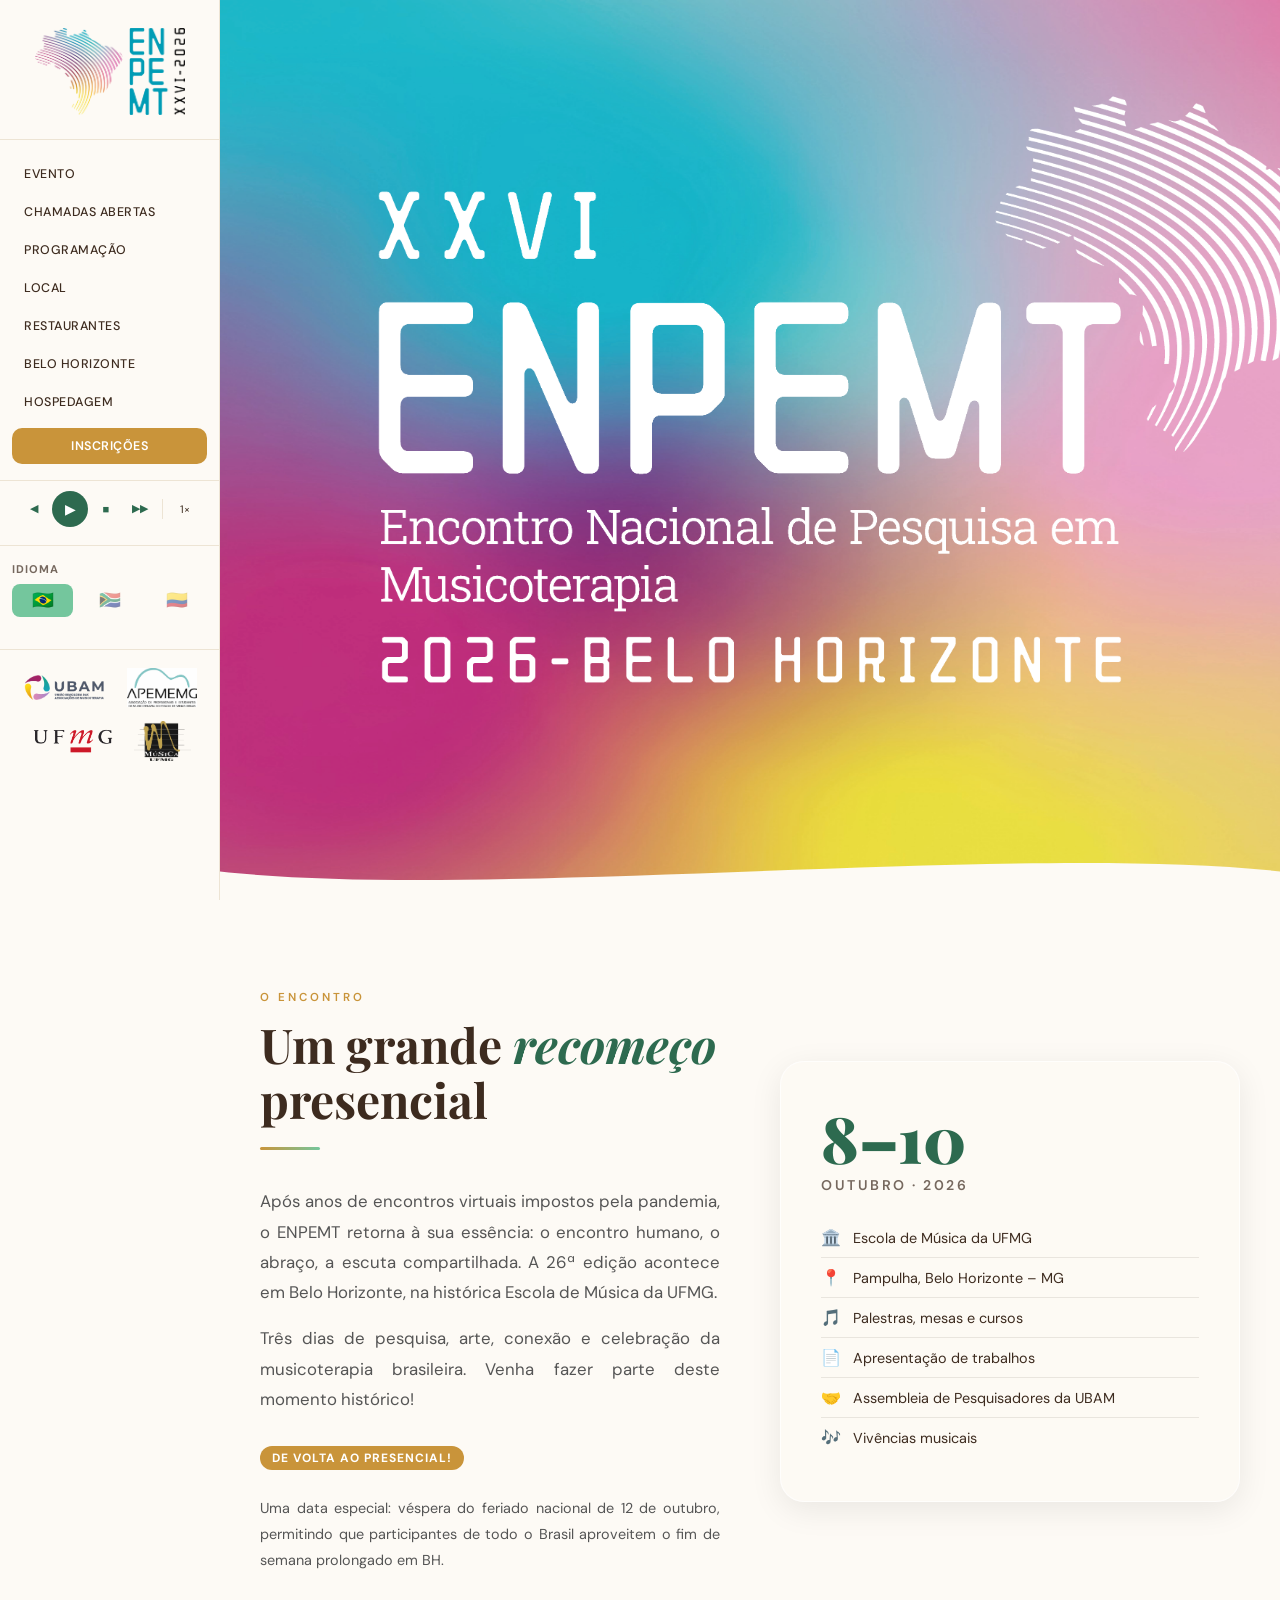
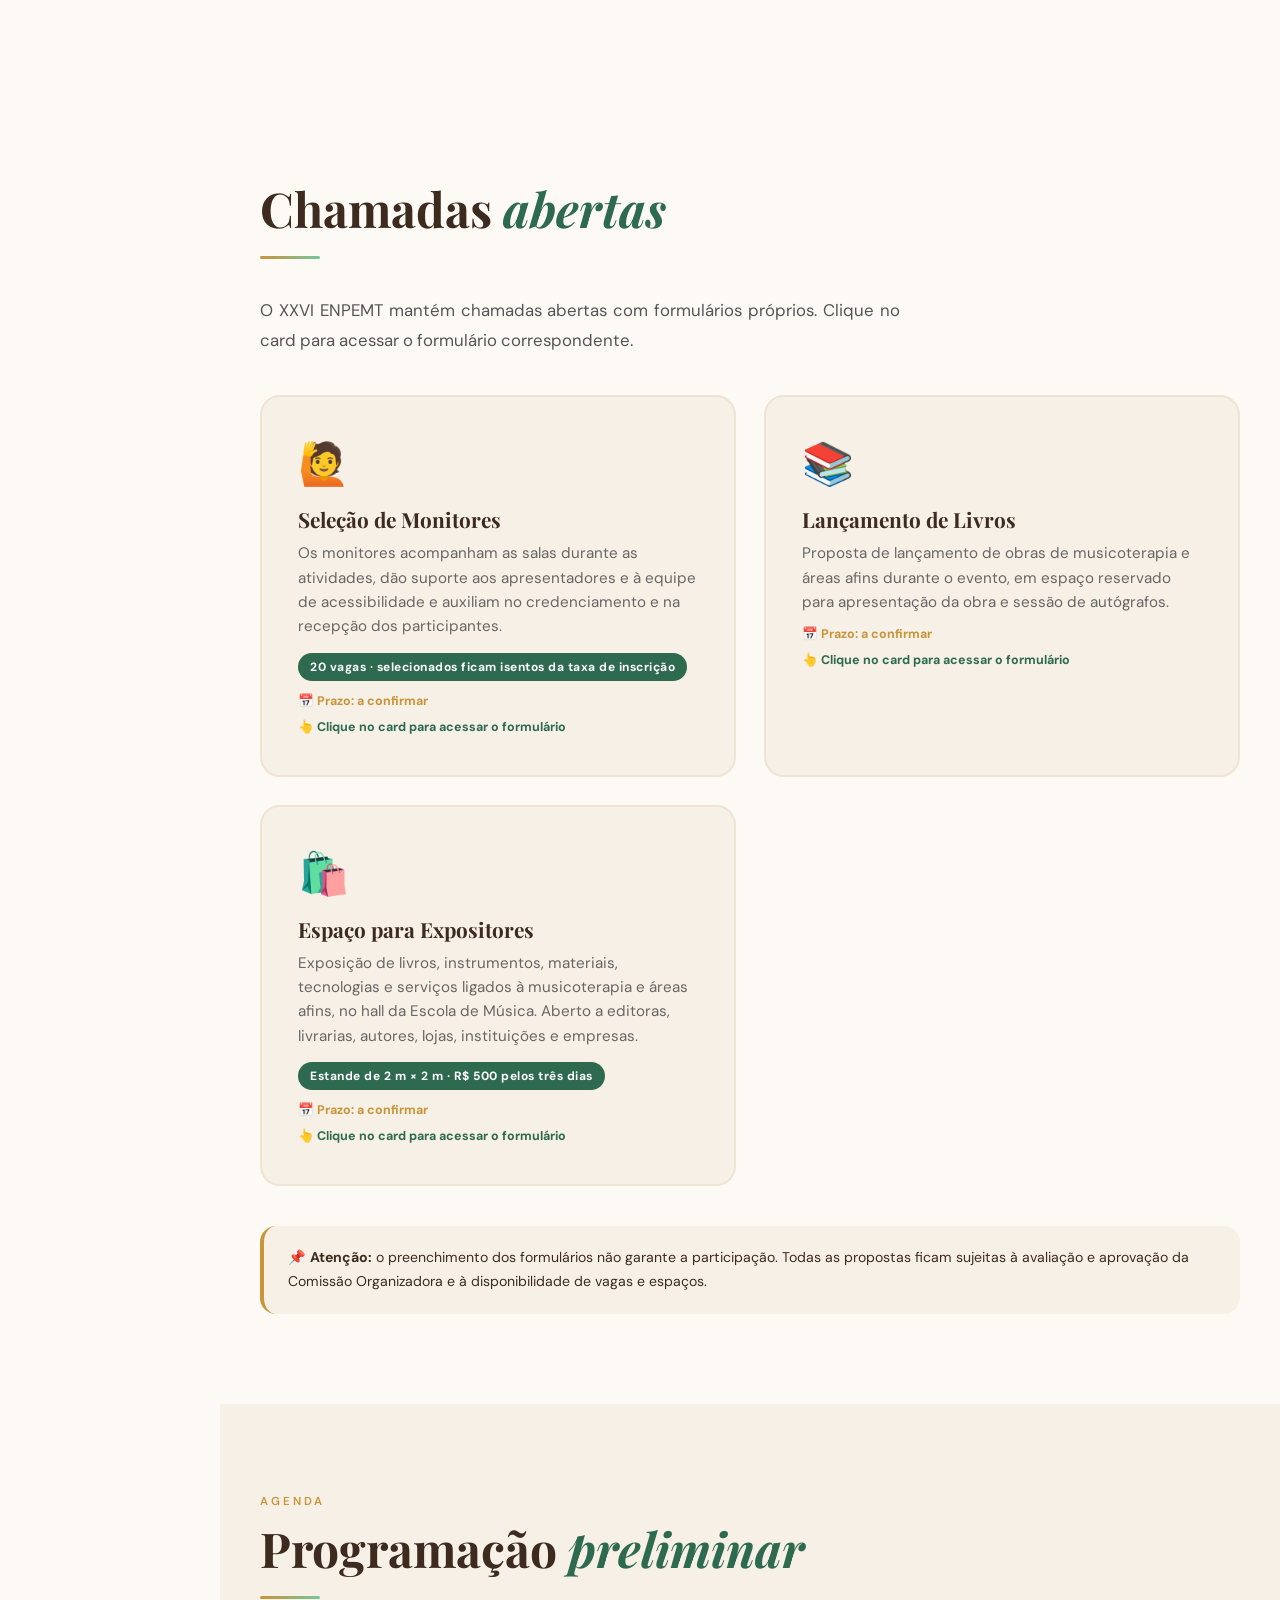
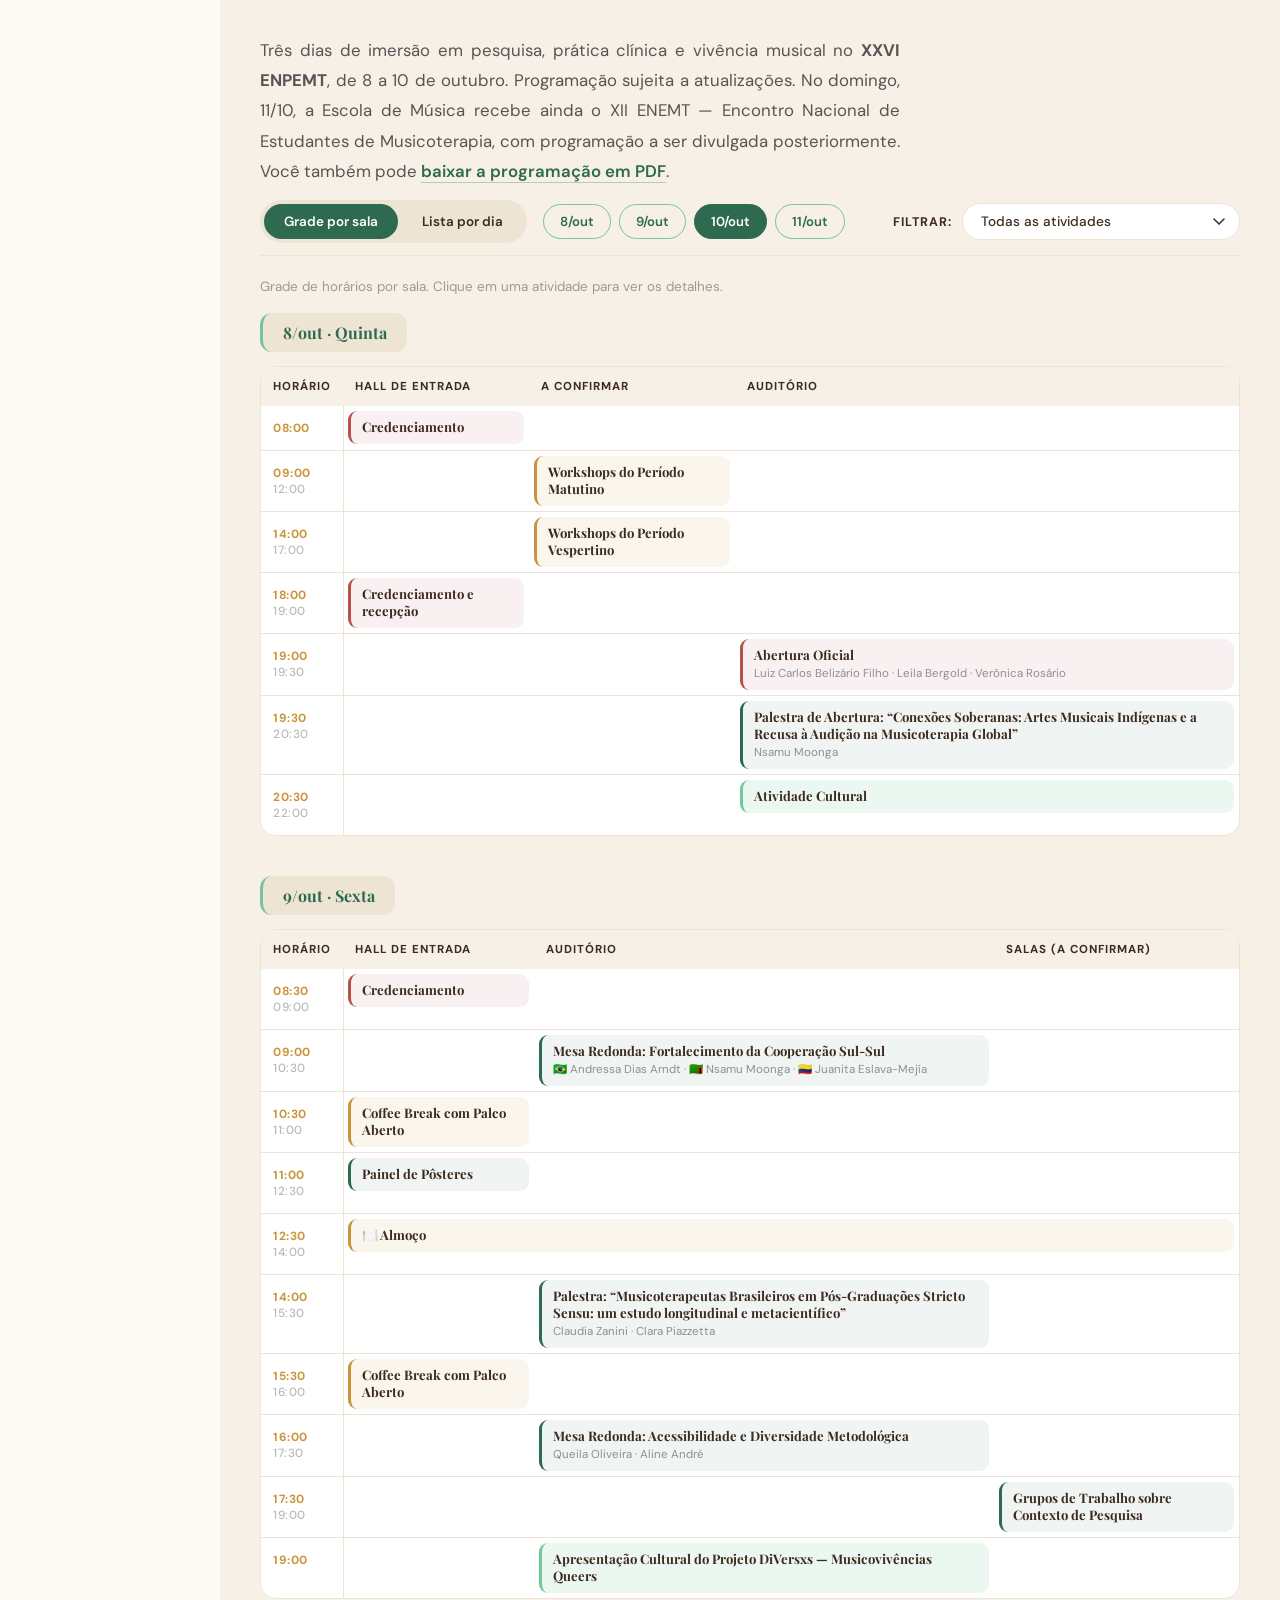
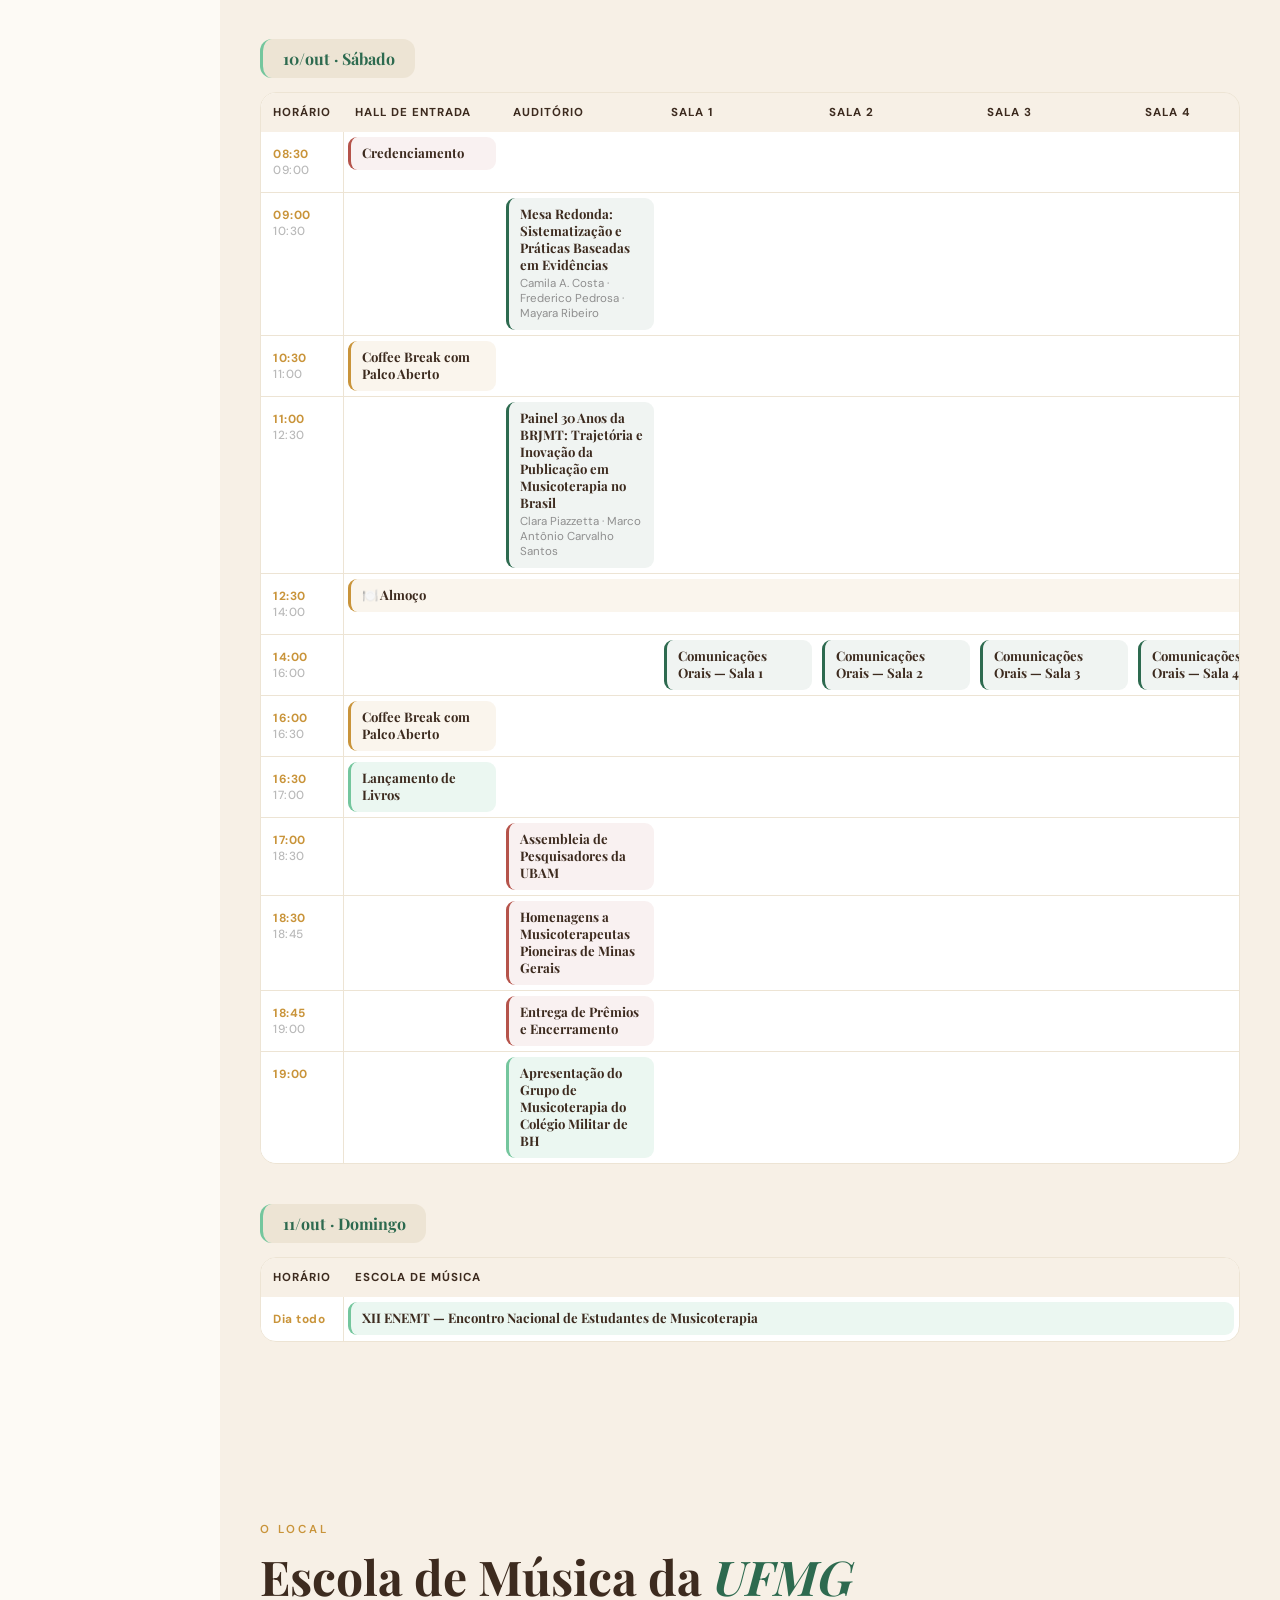
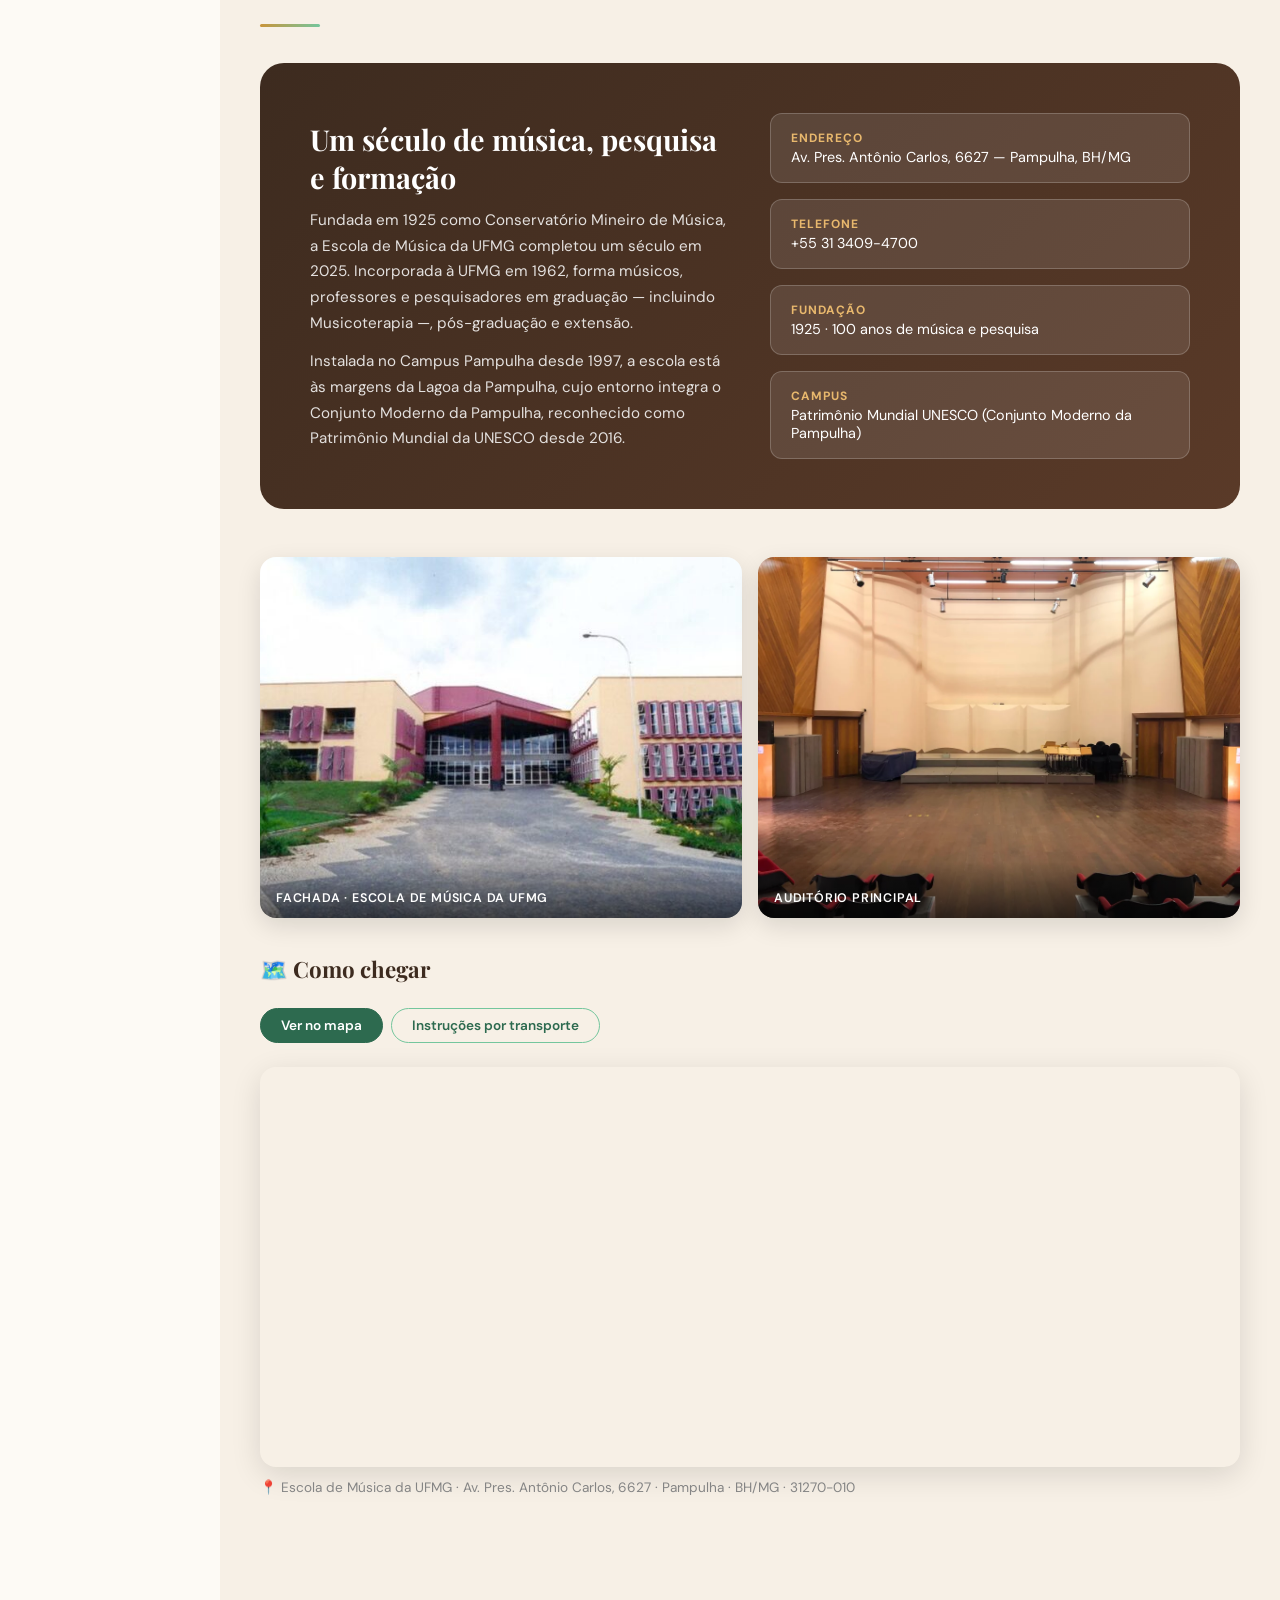
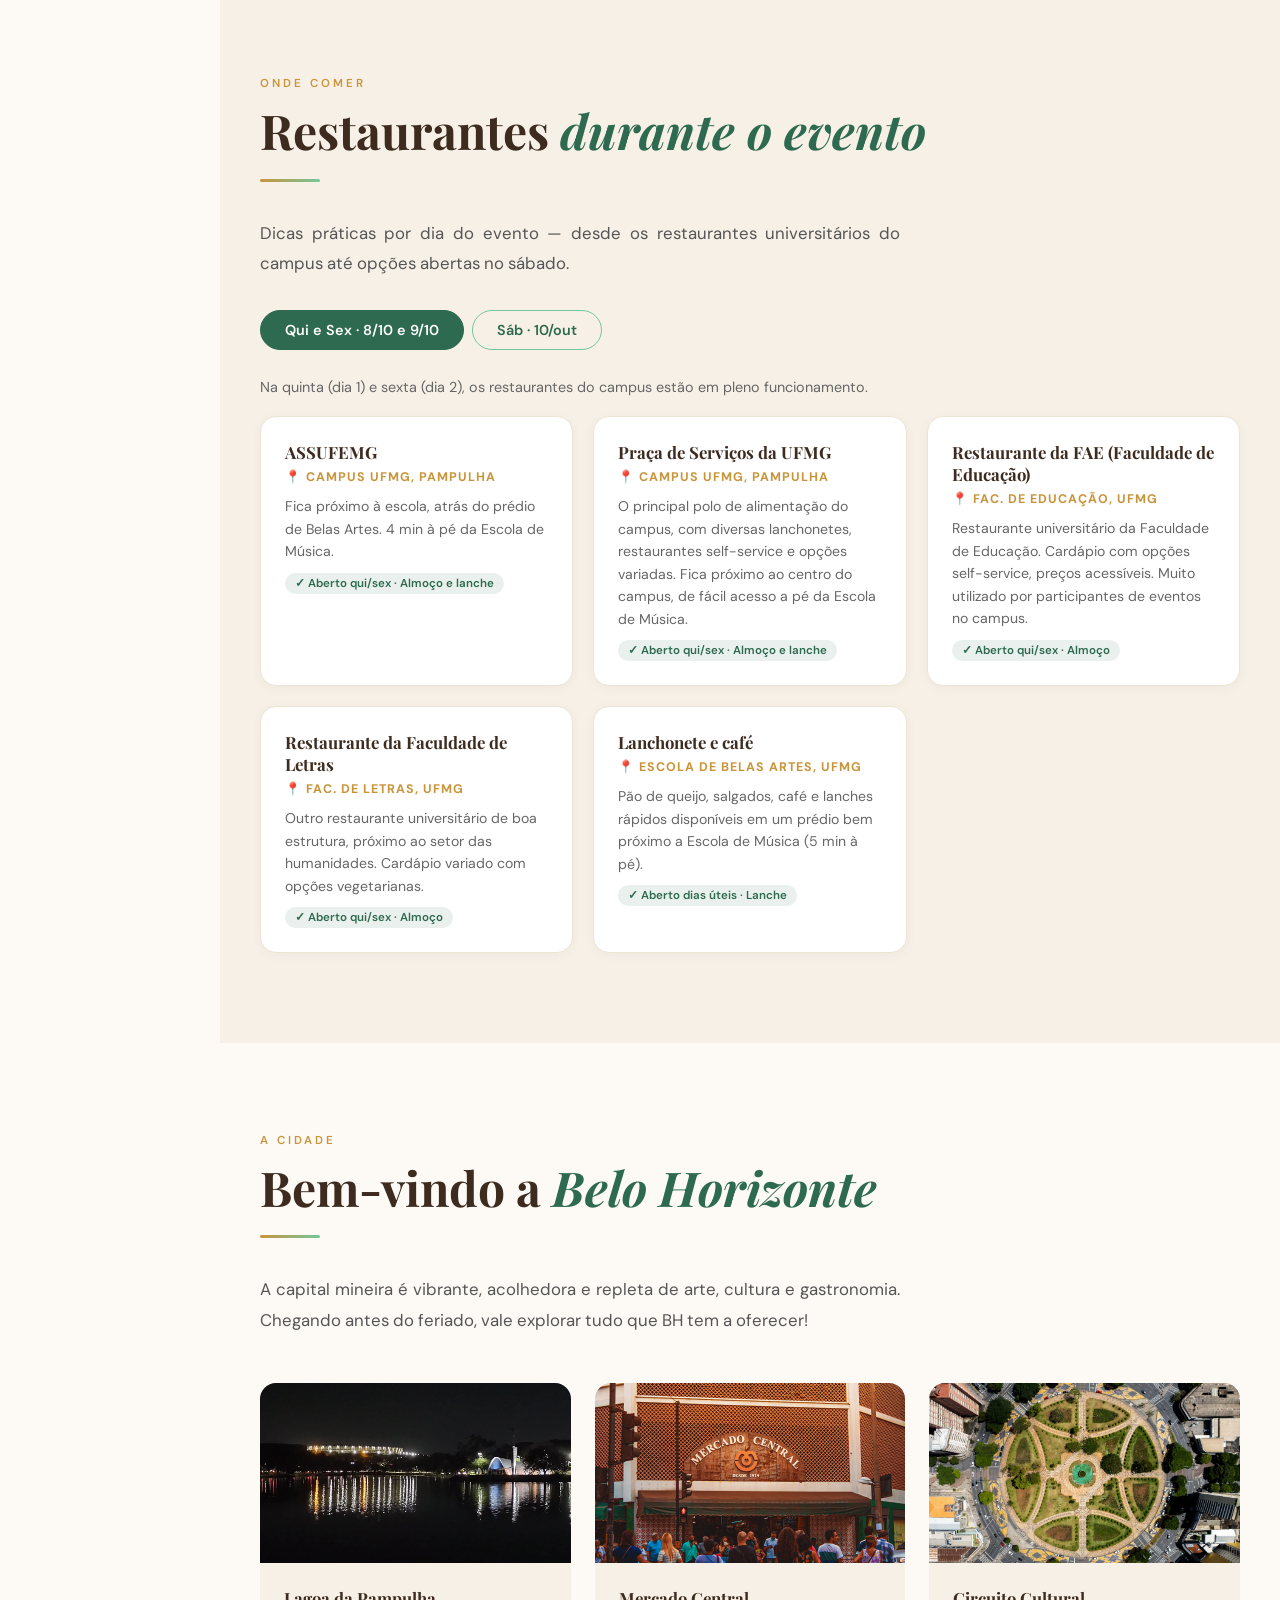
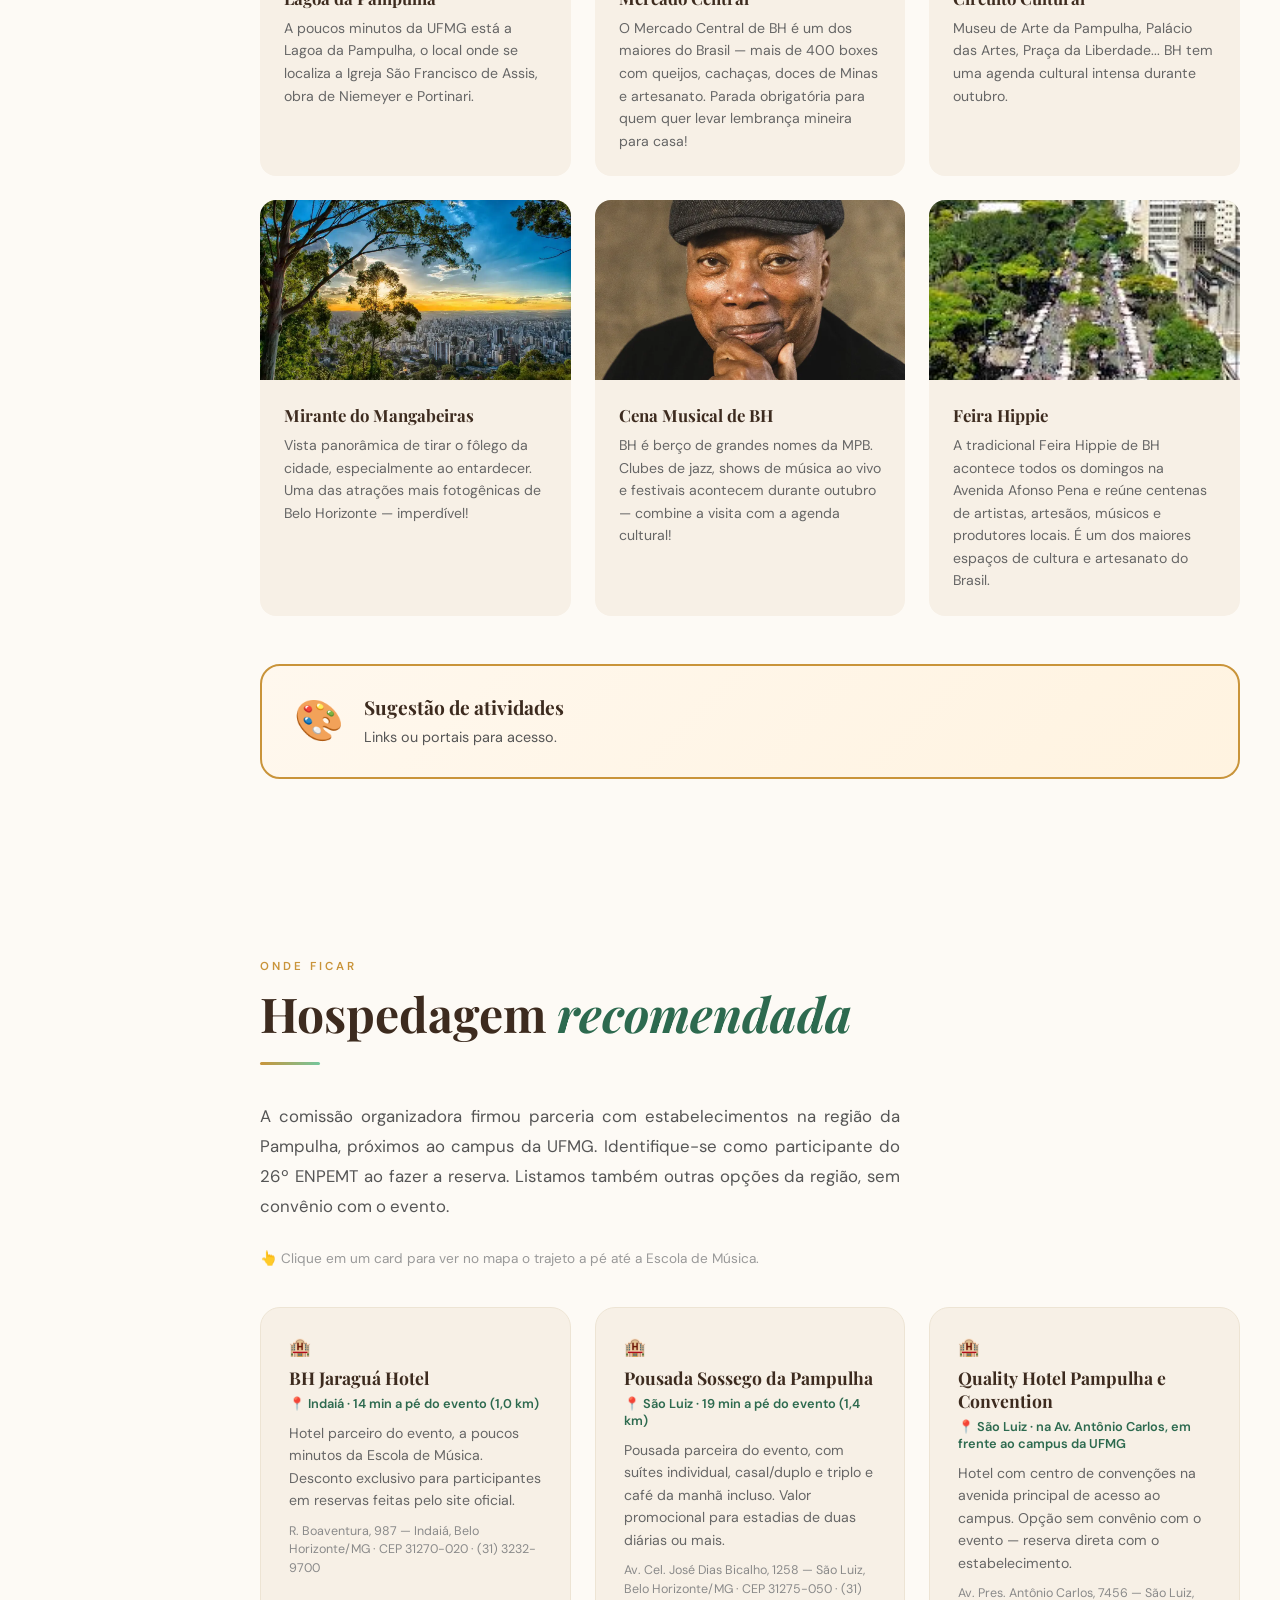
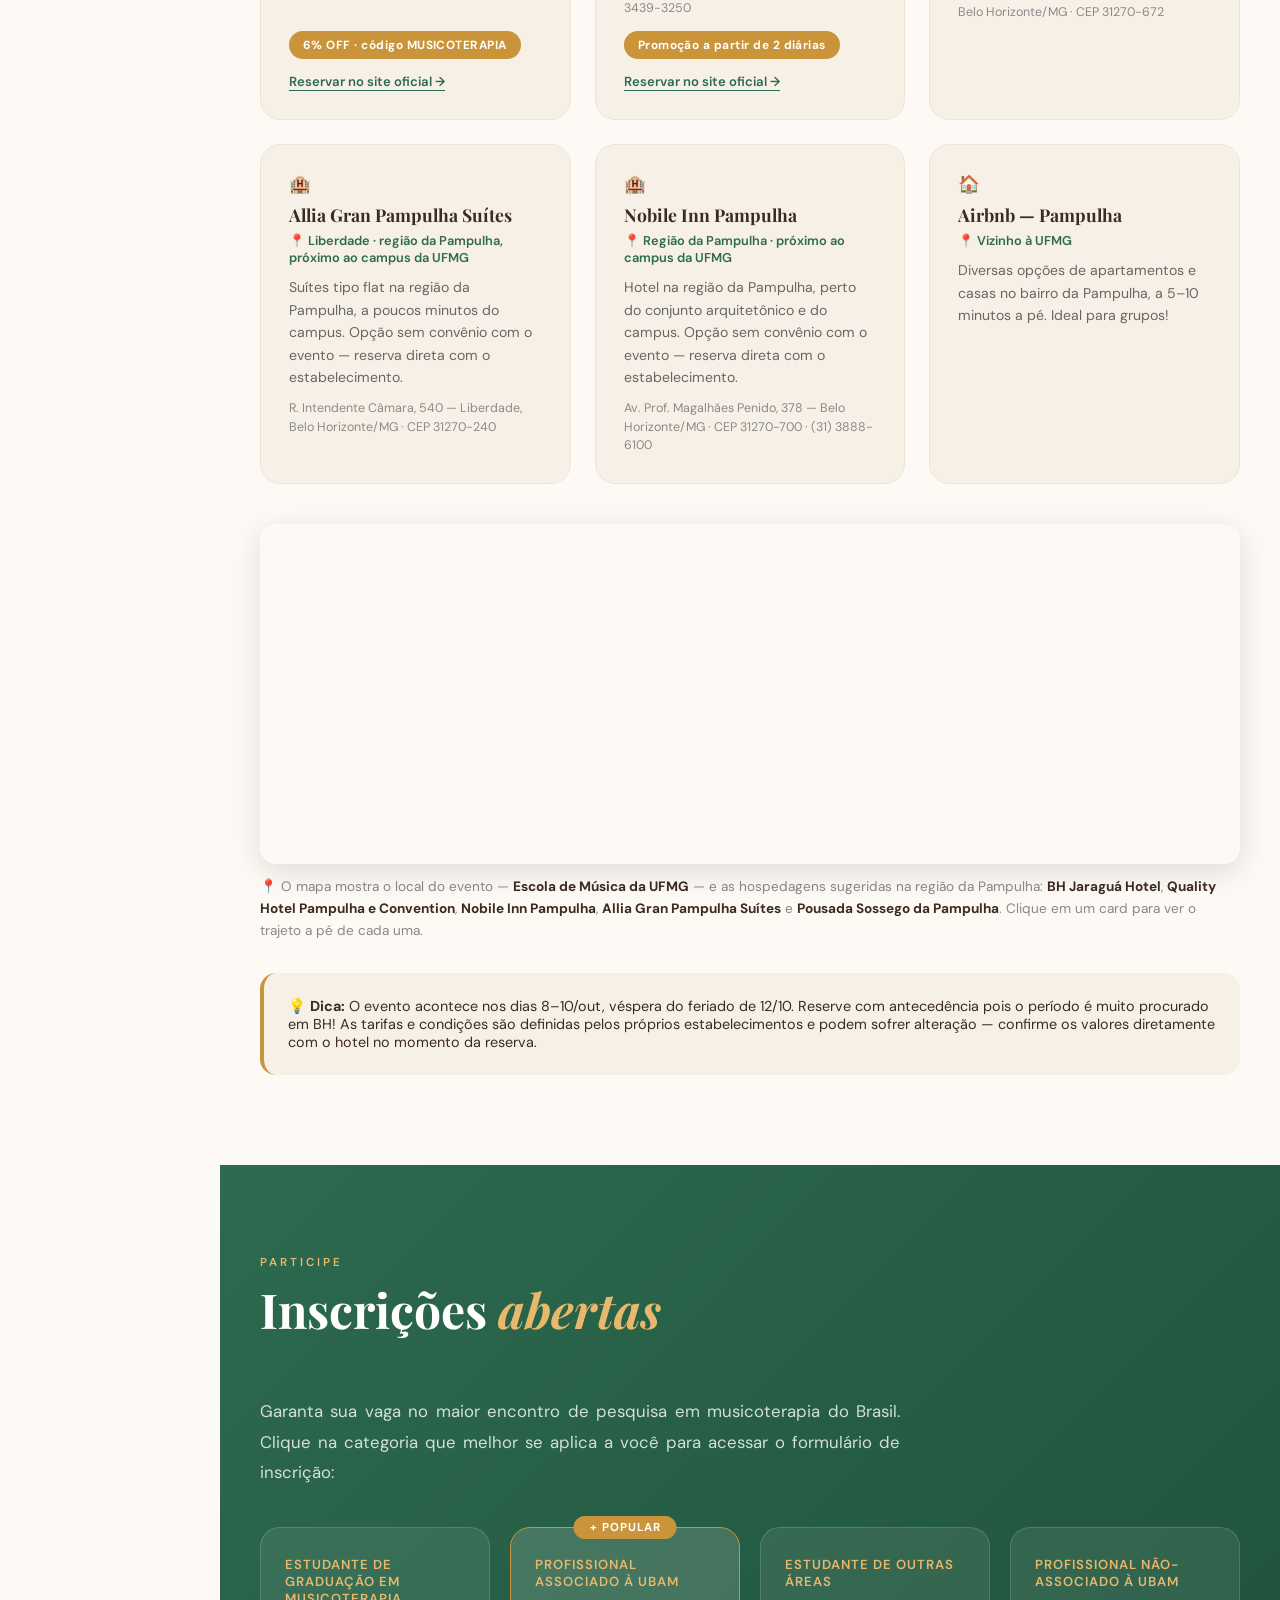
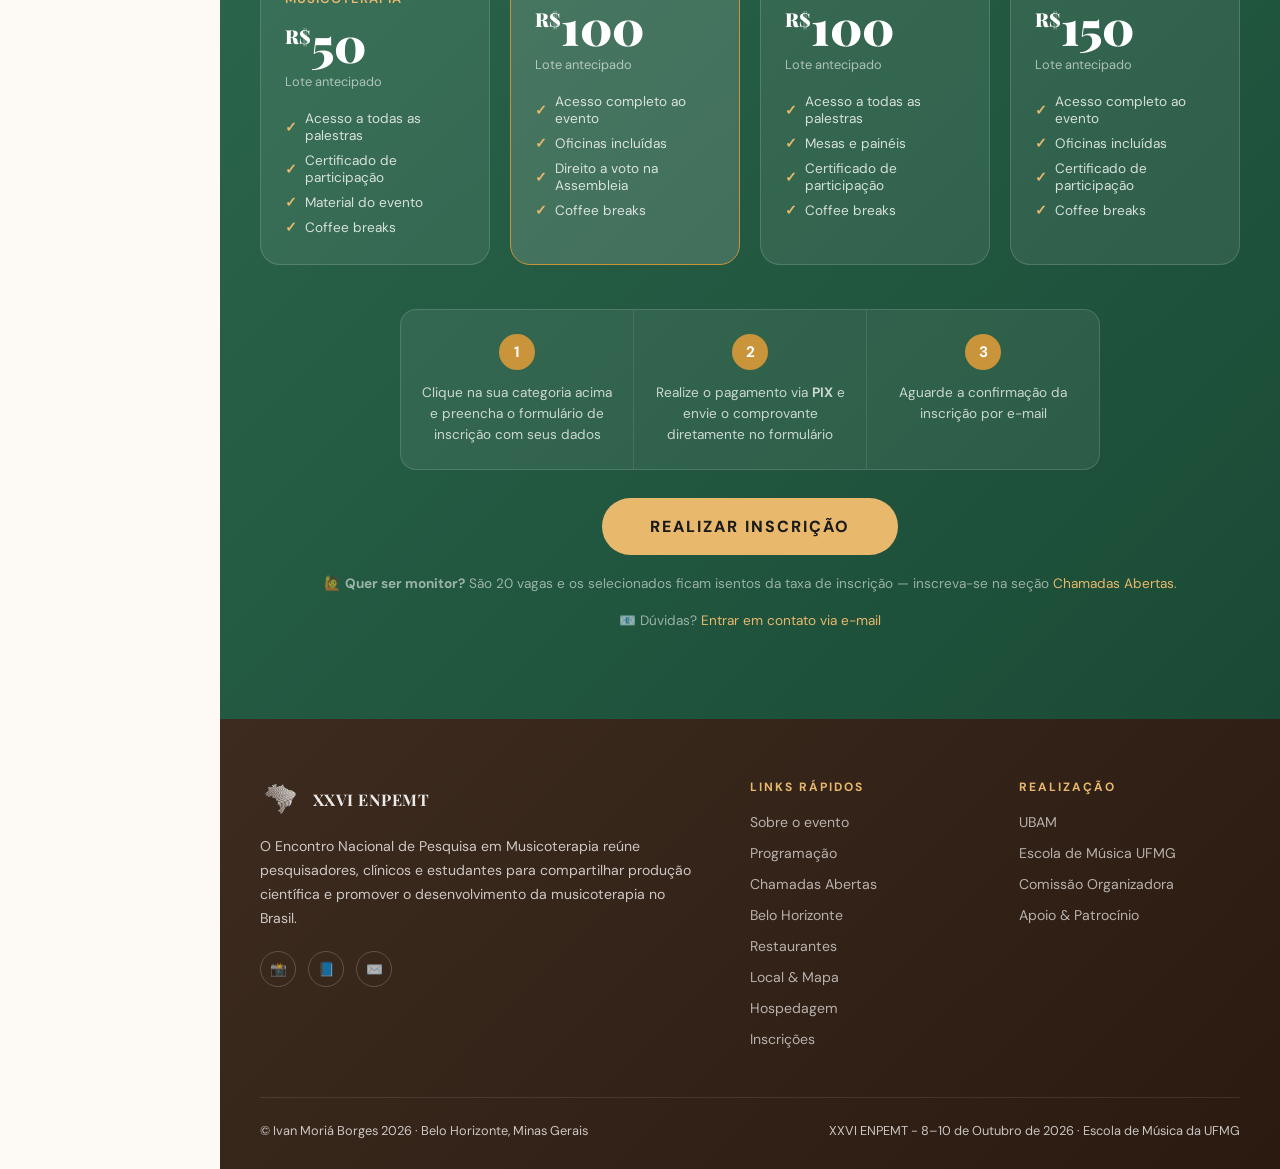
==== commit b616f98f: "z" ====
--- a/index.html
+++ b/index.html
@@ -190,7 +190,6 @@
     width: 70%; max-width: 700px; opacity: 0;
     filter: brightness(0);
   }
-  
   .hero-pattern {
     position: absolute; inset: 0; opacity: .04; z-index: 1;
     background-image: url("data:image/svg+xml,%3Csvg width='60' height='60' viewBox='0 0 60 60' xmlns='http://www.w3.org/2000/svg'%3E%3Cg fill='none' fill-rule='evenodd'%3E%3Cg fill='%23ffffff' fill-opacity='1'%3E%3Cpath d='M30 0 L32 28 L60 30 L32 32 L30 60 L28 32 L0 30 L28 28 Z'/%3E%3C/g%3E%3C/g%3E%3C/svg%3E");
@@ -730,11 +729,6 @@
   }
   .btn-inscricao-outline:hover { background: rgba(201,148,58,.15); transform: translateY(-2px); }
 
-  /* ─── SUBMISSÃO DE TRABALHOS ─── */
-  #submissao { background: var(--branco); position: relative; }
-  #submissao .container { position: relative; z-index: 1; }
-  #submissao .section-text { max-width: 960px; }
-  #submissao .sobre-bg-logo { top: -27%; transform: none; }
   .sub-tipos { display: grid; grid-template-columns: repeat(auto-fit, minmax(320px, 1fr)); gap: 28px; margin: 40px 0; }
   .sub-tipo {
     background: var(--creme); border: 2px solid var(--creme-escuro);
@@ -1408,7 +1402,6 @@
         background-size: cover !important;
        background-position: -520px center !important;
       }
-  
   }
 
   /* ═══════════════════════════════════════
@@ -1591,7 +1584,7 @@
   }
 
   /* ═══════════════════════════════════════
-     SUBMISSÃO — TIPOS
+     CARDS DE CHAMADAS — TIPOS
   ═══════════════════════════════════════ */
   @media (max-width: 600px) {
     .sub-tipos { grid-template-columns: 1fr; }
@@ -1730,7 +1723,6 @@
       <img src="img/ends.png" alt="XXVI ENPEMT">
     </li>
     <li><a href="#sobre" data-i18n="nav.evento">Evento</a></li>
-    <li><a href="#submissao" data-i18n="nav.trabalhos">Envio de Trabalhos</a></li>
     <li><a href="#chamadas" data-i18n="nav.chamadas">Chamadas Abertas</a></li>
     <li><a href="#programacao" data-i18n="nav.programacao">Programação</a></li>
     <li><a href="#local" data-i18n="nav.local">Local</a></li>
@@ -1826,35 +1818,6 @@
 
 
 
-<!-- SUBMISSÃO DE TRABALHOS -->
-<section id="submissao">
-  <img src="img/logo-enpemt-horizontal3.png" class="sobre-bg-logo" alt="">
-  <div class="container">
-    <span class="section-label reveal" data-i18n="sub.label">Apresente sua pesquisa</span>
-    <h2 class="section-title reveal" data-i18n="sub.title">Envio de <em>Trabalhos</em></h2>
-    <div class="divider reveal"></div>
-    <p class="section-text reveal" data-i18n="sub.intro">O XXVI ENPEMT recebe propostas em diferentes modalidades. Clique na modalidade desejada para acessar o formulário de submissão no Google Forms.</p>
-
-    <div class="sub-tipos reveal">
-      <div class="sub-tipo" onclick="window.open('https://forms.gle/teZ7L1jk9ygc1WrP7', '_blank')">
-        <span class="sub-tipo-icon">🎤</span>
-        <div class="sub-tipo-nome" data-i18n="sub.oral.nome">Comunicação Oral</div>
-        <div class="sub-tipo-desc" data-i18n="sub.oral.desc">Apresentação de resultados de pesquisa concluída ou em andamento. Tempo: 15 min + 5 min de perguntas.</div>
-        <span class="sub-tipo-prazo" data-i18n="sub.prazo">📅 Prazo: a confirmar</span>
-        <span class="sub-tipo-clique" data-i18n="sub.clique">👆 Clique no card para acessar o formulário de submissão</span>
-      </div>
-      <div class="sub-tipo" onclick="window.open('https://forms.gle/B9niSUKDehEvAmBd9', '_blank')">
-        <span class="sub-tipo-icon">📋</span>
-        <div class="sub-tipo-nome" data-i18n="sub.poster.nome">Pôster</div>
-        <div class="sub-tipo-desc" data-i18n="sub.poster.desc">Apresentação visual de pesquisa. Formato A1 impresso. Sessão de apresentação com interação direta com participantes.</div>
-        <span class="sub-tipo-prazo" data-i18n="sub.prazo">📅 Prazo: a confirmar</span>
-        <span class="sub-tipo-clique" data-i18n="sub.clique">👆 Clique no card para acessar o formulário de submissão</span>
-      </div>
-    </div>
-
-  </div>
-</section>
-
 <!-- CHAMADAS: monitoria, lançamento de livros e expositores -->
 <!-- ⬇ COLE AQUI OS LINKS DOS FORMULÁRIOS quando eles existirem: basta preencher
      o data-form de cada card. Enquanto ficar vazio, o card aparece como
@@ -1864,7 +1827,7 @@
     <span class="section-label reveal" data-i18n="cham.label">Participe do evento</span>
     <h2 class="section-title reveal" data-i18n="cham.title">Chamadas <em>abertas</em></h2>
     <div class="divider reveal"></div>
-    <p class="section-text reveal" data-i18n="cham.intro">Além do envio de trabalhos, o XXVI ENPEMT abre outras chamadas com formulários próprios. Clique no card para acessar o formulário correspondente.</p>
+    <p class="section-text reveal" data-i18n="cham.intro">O XXVI ENPEMT mantém chamadas abertas com formulários próprios. Clique no card para acessar o formulário correspondente.</p>
 
     <div class="sub-tipos reveal">
       <div class="sub-tipo" data-form="https://forms.gle/eVTGKceF4yzyYVau6">
@@ -2050,10 +2013,10 @@
 
         <div class="tl-item" data-tipo="livre cultural">
           <div class="tl-time">10:30 – 11:00</div>
-          <div class="tl-title" data-i18n="tl.coffee.palco.title">Cafezinho com Palco Aberto</div>
+          <div class="tl-title" data-i18n="tl.coffee.palco.title">Coffee Break com Palco Aberto</div>
           <div class="tl-desc" data-i18n="tl.coffee.palco.desc">Intervalo com palco aberto às apresentações artísticas dos participantes.</div>
           <div class="tl-meta">
-            <span class="tl-badge badge-oficina" data-i18n="tl.badge.coffee">Cafezinho</span>
+            <span class="tl-badge badge-oficina" data-i18n="tl.badge.coffee">Coffeebreak</span>
             <span class="tl-local" data-i18n="tl.local.hall">📍 Hall de entrada da Escola de Música</span>
           </div>
         </div>
@@ -2087,10 +2050,10 @@
 
         <div class="tl-item" data-tipo="livre cultural">
           <div class="tl-time">15:30 – 16:00</div>
-          <div class="tl-title" data-i18n="tl.coffee.palco.title">Cafezinho com Palco Aberto</div>
+          <div class="tl-title" data-i18n="tl.coffee.palco.title">Coffee Break com Palco Aberto</div>
           <div class="tl-desc" data-i18n="tl.coffee.palco.desc">Intervalo com palco aberto às apresentações artísticas dos participantes.</div>
           <div class="tl-meta">
-            <span class="tl-badge badge-oficina" data-i18n="tl.badge.coffee">Cafezinho</span>
+            <span class="tl-badge badge-oficina" data-i18n="tl.badge.coffee">Coffeebreak</span>
             <span class="tl-local" data-i18n="tl.local.hall">📍 Hall de entrada da Escola de Música</span>
           </div>
         </div>
@@ -2152,10 +2115,10 @@
 
         <div class="tl-item" data-tipo="livre cultural">
           <div class="tl-time">10:30 – 11:00</div>
-          <div class="tl-title" data-i18n="tl.coffee.palco.title">Cafezinho com Palco Aberto</div>
+          <div class="tl-title" data-i18n="tl.coffee.palco.title">Coffee Break com Palco Aberto</div>
           <div class="tl-desc" data-i18n="tl.coffee.palco.desc">Intervalo com palco aberto às apresentações artísticas dos participantes.</div>
           <div class="tl-meta">
-            <span class="tl-badge badge-oficina" data-i18n="tl.badge.coffee">Cafezinho</span>
+            <span class="tl-badge badge-oficina" data-i18n="tl.badge.coffee">Coffeebreak</span>
             <span class="tl-local" data-i18n="tl.local.hall">📍 Hall de entrada da Escola de Música</span>
           </div>
         </div>
@@ -2189,10 +2152,10 @@
 
         <div class="tl-item" data-tipo="livre cultural">
           <div class="tl-time">16:00 – 16:30</div>
-          <div class="tl-title" data-i18n="tl.coffee.palco.title">Cafezinho com Palco Aberto</div>
+          <div class="tl-title" data-i18n="tl.coffee.palco.title">Coffee Break com Palco Aberto</div>
           <div class="tl-desc" data-i18n="tl.coffee.palco.desc">Intervalo com palco aberto às apresentações artísticas dos participantes.</div>
           <div class="tl-meta">
-            <span class="tl-badge badge-oficina" data-i18n="tl.badge.coffee">Cafezinho</span>
+            <span class="tl-badge badge-oficina" data-i18n="tl.badge.coffee">Coffeebreak</span>
             <span class="tl-local" data-i18n="tl.local.hall">📍 Hall de entrada da Escola de Música</span>
           </div>
         </div>
@@ -2573,7 +2536,6 @@
 
     </div>
 
-    
     <!-- FEIRA HIPPIE -->
     <div class="hippie-box reveal" style="margin-top:48px">
       <div class="hippie-icon">🎨</div>
@@ -2585,7 +2547,6 @@
       </div>
     </div>
 
-    
 
     <!-- COMIDAS — desativado por enquanto -->
     <div style="margin-top: 72px; display:none;">
@@ -2760,7 +2721,6 @@
       </div>
       <div class="inscricao-btns">
         <a href="https://forms.gle/Gh4KQv3kH4hw5nZ57" target="_blank" class="btn-inscricao-cta" data-i18n="insc.cta">REALIZAR INSCRIÇÃO</a>
-        <a href="#submissao" class="btn-inscricao-cta btn-inscricao-outline" data-i18n="insc.cta.trabalhos">ENVIAR TRABALHO</a>
       </div>
 <p style="margin-top:20px; font-size:.85rem; color:rgba(255,255,255,.55)" data-i18n="insc.aviso.monitoria">
   🙋 <strong>Quer ser monitor?</strong> São 20 vagas e os selecionados ficam isentos da taxa de inscrição — inscreva-se na seção <a href="#chamadas" style="color:var(--ouro-claro); text-decoration:none;">Chamadas Abertas</a>.
@@ -2799,7 +2759,6 @@
         <ul class="footer-links">
           <li><a href="#sobre" data-i18n="footer.link.sobre">Sobre o evento</a></li>
           <li><a href="#programacao" data-i18n="nav.programacao">Programação</a></li>
-          <li><a href="#submissao" data-i18n="footer.link.submissao">Submissão de trabalhos</a></li>
           <li><a href="#chamadas" data-i18n="nav.chamadas">Chamadas Abertas</a></li>
           <li><a href="#bh" data-i18n="nav.bh">Belo Horizonte</a></li>
           <li><a href="#restaurantes" data-i18n="nav.restaurantes">Restaurantes</a></li>
@@ -3034,13 +2993,13 @@
       'tl.d3.assembleia.title':'Assembleia de Pesquisadores da UBAM','tl.d3.assembleia.desc':'Reunião dos pesquisadores vinculados à União Brasileira das Associações de Musicoterapia, com discussão sobre as propostas dos Grupos de Trabalho.',
       'tl.d3.militar.title':'Apresentação do Grupo de Musicoterapia do Colégio Militar de BH','tl.d3.militar.desc':'Apresentação musical de encerramento do encontro.',
       'tl.d2.cred.title':'Credenciamento','tl.d2.cred.desc':'Continuação do credenciamento e retirada de materiais.',
-      'tl.coffee.palco.title':'Cafezinho com Palco Aberto','tl.coffee.palco.desc':'Intervalo com palco aberto às apresentações artísticas dos participantes.',
+      'tl.coffee.palco.title':'Coffee Break com Palco Aberto','tl.coffee.palco.desc':'Intervalo com palco aberto às apresentações artísticas dos participantes.',
       'tl.d2.posteres.title':'Painel de Pôsteres','tl.d2.posteres.desc':'Exposição dos pôsteres aprovados, com interação direta entre autores e participantes.',
       'tl.d2.palestra.title':'Palestra: “Musicoterapeutas Brasileiros em Pós-Graduações Stricto Sensu: um estudo longitudinal e metacientífico”','tl.d2.palestra.desc':'<ul class="tl-pessoas"><li><strong>Claudia Zanini</strong></li><li><strong>Clara Piazzetta</strong><span class="tl-cargo">UNESPAR</span></li></ul>',
       'tl.badge.palestra':'Palestra',
       'tl.d2.gt.title':'Grupos de Trabalho sobre Contexto de Pesquisa','tl.d2.gt.desc':'Temas definidos a partir de consulta aos inscritos. Formulário de escolha em elaboração.',
       'tl.d2.divers.title':'Apresentação Cultural do Projeto DiVersxs — Musicovivências Queers','tl.d2.divers.desc':'Apresentação do projeto seguida de conversa com o público. <a href="https://diversxs.com.br" target="_blank" rel="noopener" class="tl-link">Acesse aqui o site oficial do projeto</a>',
-      'nav.evento':'Evento','nav.trabalhos':'Trabalhos','nav.chamadas':'Chamadas Abertas','nav.programacao':'Programação',
+      'nav.evento':'Evento','nav.chamadas':'Chamadas Abertas','nav.programacao':'Programação',
       'prog.vista.grade':'Grade por sala','prog.vista.lista':'Lista por dia',
       'prog.vista.dias':'Ir para o dia',
       'prog.vista.aria':'Formato da programação',
@@ -3061,20 +3020,11 @@
       'sobre.info1':'Escola de Música da UFMG','sobre.info2':'Pampulha, Belo Horizonte – MG',
       'sobre.info3':'Palestras, mesas e cursos','sobre.info4':'Apresentação de trabalhos',
       'sobre.info5':'Assembleia de Pesquisadores da UBAM','sobre.info6':'Vivências musicais',
-      'sub.intro':'O XXVI ENPEMT recebe propostas em diferentes modalidades. Os trabalhos completos enviados no formato de Comunicação Oral podem ser premiados com os prêmios Cybelle Loureiro (categoria estudante) e Lia Rejane Mendes Barcellos (categoria profissional). Clique no card abaixo para acessar o formulário externo e obter mais informações sobre a submissão e a formatação dos trabalhos.',
-      'sub.clique':'👆 Clique no card para acessar o formulário de submissão',
-      'sub.label':'Apresente sua pesquisa','sub.title':'Envio de <em>Trabalhos</em>',
-      'sub.oral.nome':'Comunicação Oral',
-      'sub.oral.desc':'Apresentação de resultados de pesquisa concluída ou em andamento. Tempo: 15 min + 5 min de perguntas.',
-      'sub.poster.nome':'Pôster',
-      'sub.poster.desc':'Apresentação visual de pesquisa. Formato A1 impresso. Sessão de apresentação com interação direta com participantes.',
       
       
       
-      
-      'sub.prazo':'📅 Prazo: até 15 de agosto de 2026',
       'cham.label':'Participe do evento','cham.title':'Chamadas <em>abertas</em>',
-      'cham.intro':'Além do envio de trabalhos, o XXVI ENPEMT abre outras chamadas com formulários próprios. Clique no card para acessar o formulário correspondente.',
+      'cham.intro':'O XXVI ENPEMT mantém chamadas abertas com formulários próprios. Clique no card para acessar o formulário correspondente.',
       'cham.monitoria.nome':'Seleção de Monitores',
       'cham.monitoria.desc':'Os monitores acompanham as salas durante as atividades, dão suporte aos apresentadores e à equipe de acessibilidade e auxiliam no credenciamento e na recepção dos participantes.',
       'cham.monitoria.badge':'20 vagas · selecionados ficam isentos da taxa de inscrição',
@@ -3100,7 +3050,7 @@
       'insc.f9':'Mesas e painéis',
       'footer.links':'Links rápidos','footer.realizacao':'Realização',
       'footer.desc':'O Encontro Nacional de Pesquisa em Musicoterapia reúne pesquisadores, clínicos e estudantes para compartilhar produção científica e promover o desenvolvimento da musicoterapia no Brasil.',
-      'footer.link.sobre':'Sobre o evento','footer.link.submissao':'Submissão de trabalhos',
+      'footer.link.sobre':'Sobre o evento',
       'footer.link.local':'Local & Mapa','footer.comissao':'Comissão Organizadora',
       'footer.apoio':'Apoio & Patrocínio',
       'footer.copy':'© <a class="credito-autor" href="#">Ivan Moriá Borges</a> 2026 · Belo Horizonte, Minas Gerais',
@@ -3110,7 +3060,6 @@
       'sobre.text2':'Três dias de pesquisa, arte, conexão e celebração da musicoterapia brasileira. Venha fazer parte deste momento histórico!',
       'sobre.text3':'Uma data especial: véspera do feriado nacional de 12 de outubro, permitindo que participantes de todo o Brasil aproveitem o fim de semana prolongado em BH.',
       'prog.aviso':'Três dias de imersão em pesquisa, prática clínica e vivência musical no <strong>XXVI ENPEMT</strong>, de 8 a 10 de outubro. Programação sujeita a atualizações. No domingo, 11/10, a Escola de Música recebe ainda o XII ENEMT — Encontro Nacional de Estudantes de Musicoterapia, com programação a ser divulgada posteriormente. Você também pode <a href="programacao-enpemt2026.pdf" download class="tl-link">baixar a programação em PDF</a>.',
-      'prog.dia1.label':'· Quinta','prog.dia2.label':'· Sexta','prog.dia3.label':'· Sábado','prog.dia4.label':'· Domingo',
       'prog.dia1.head':'8/out · Quinta','prog.dia2.head':'9/out · Sexta','prog.dia3.head':'10/out · Sábado','prog.dia4.head':'11/out · Domingo',
       'prog.vazio':'Nenhuma atividade encontrada para este filtro.',
       'prog.filtrar':'Filtrar:',
@@ -3148,7 +3097,7 @@
       'tl.almoco.desc':'Restaurantes universitários disponíveis no campus: Praça de Serviços (perto do RU central), Restaurante da FAE e Restaurante da Faculdade de Letras. Veja a seção Restaurantes para detalhes.',
       'tl.almoco.sabado.desc':'Os restaurantes universitários estão fechados no sábado. Veja a seção Restaurantes para sugestões de lugares abertos na Pampulha e região do campus.',
       'tl.badge.almoco':'Almoço livre',
-      'tl.badge.coffee':'Cafezinho',
+      'tl.badge.coffee':'Coffeebreak',
       'tl.mesa2.title':'Mesa Redonda: Acessibilidade e Diversidade Metodológica',
       'tl.mesa2.desc':'<ul class="tl-pessoas"><li><strong>Queila Oliveira</strong><span class="tl-cargo">São Paulo</span></li><li><strong>Aline André</strong><span class="tl-cargo">UFMG</span></li></ul>',
       'tl.badge.ubam':'UBAM',
@@ -3159,12 +3108,6 @@
       'tl.encerramento.title':'Entrega de Prêmios e Encerramento',
       'tl.encerramento.desc':'Entrega dos prêmios Cybelle Loureiro e Lia Rejane Mendes Barcellos, agradecimentos e encerramento do XXVI ENPEMT.',
       'tl.badge.encerramento':'Encerramento',
-      
-      
-      
-      
-      
-      
       
       
       'local.h3':'Um século de música, pesquisa e formação',
@@ -3236,8 +3179,7 @@
       'insc.passo1':'Clique na sua categoria acima e preencha o formulário de inscrição com seus dados',
       'insc.passo2':'Realize o pagamento via <strong>PIX</strong> e envie o comprovante diretamente no formulário',
       'insc.passo3':'Aguarde a confirmação da inscrição por e-mail',
-      
-      'insc.cta':'REALIZAR INSCRIÇÃO','insc.cta.trabalhos':'ENVIAR TRABALHO',
+      'insc.cta':'REALIZAR INSCRIÇÃO',
       'insc.aviso.monitoria':'🙋 <strong>Quer ser monitor?</strong> São 20 vagas e os selecionados ficam isentos da taxa de inscrição — inscreva-se na seção <a href="#chamadas" style="color:var(--ouro-claro); text-decoration:none;">Chamadas Abertas</a>.','insc.duvidas':'Dúvidas?','insc.contato':'Entrar em contato via e-mail',
     },
     en: {
@@ -3255,7 +3197,7 @@
       'tl.badge.palestra':'Lecture',
       'tl.d2.gt.title':'Working Groups on Research Contexts','tl.d2.gt.desc':'Topics defined from a survey of registered attendees. Selection form in preparation.',
       'tl.d2.divers.title':'Cultural Presentation of the DiVersxs Project — Musicovivências Queers','tl.d2.divers.desc':'Presentation of the project followed by a conversation with the audience. <a href="https://diversxs.com.br" target="_blank" rel="noopener" class="tl-link">Visit the official project website</a>',
-      'nav.evento':'Event','nav.trabalhos':'Papers','nav.chamadas':'Open Calls','nav.programacao':'Schedule',
+      'nav.evento':'Event','nav.chamadas':'Open Calls','nav.programacao':'Schedule',
       'prog.vista.grade':'Grid by room','prog.vista.lista':'Day by day',
       'prog.vista.dias':'Jump to a day',
       'prog.vista.aria':'Schedule format',
@@ -3276,20 +3218,11 @@
       'sobre.info1':'School of Music — UFMG','sobre.info2':'Pampulha, Belo Horizonte – MG',
       'sobre.info3':'Lectures, panels and courses','sobre.info4':'Paper presentations',
       'sobre.info5':'UBAM Researchers Assembly','sobre.info6':'Musical experiences',
-      'sub.intro':'The XXVI ENPEMT accepts proposals in different formats. Full papers submitted as Oral Presentations may be granted the Cybelle Loureiro (student category) and Lia Rejane Mendes Barcellos (professional category) awards. Click the card below to access the external form and get more information on submission and paper formatting.',
-      'sub.clique':'👆 Click the card to access the submission form',
-      'sub.label':'Present your research','sub.title':'Paper <em>Submission</em>',
-      'sub.oral.nome':'Oral Presentation',
-      'sub.oral.desc':'Presentation of completed or ongoing research. Time: 15 min + 5 min for questions.',
-      'sub.poster.nome':'Poster',
-      'sub.poster.desc':'Visual research presentation. A1 printed format. Session with direct interaction with participants.',
       
       
       
-      
-      'sub.prazo':'📅 Deadline: August 15, 2026',
       'cham.label':'Take part','cham.title':'Open <em>calls</em>',
-      'cham.intro':'Besides paper submission, the XXVI ENPEMT has further open calls with their own forms. Click a card to access the corresponding form.',
+      'cham.intro':'The XXVI ENPEMT keeps open calls with their own forms. Click a card to access the corresponding form.',
       'cham.monitoria.nome':'Monitor Selection',
       'cham.monitoria.desc':'Monitors assist the rooms during the sessions, support presenters and the accessibility team, and help with check-in and welcoming attendees.',
       'cham.monitoria.badge':'20 places · those selected pay no registration fee',
@@ -3315,7 +3248,7 @@
       'insc.f9':'Panels and roundtables',
       'footer.links':'Quick links','footer.realizacao':'Organized by',
       'footer.desc':'The National Meeting on Music Therapy Research brings together researchers, clinicians and students to share scientific production and promote the development of music therapy in Brazil.',
-      'footer.link.sobre':'About the event','footer.link.submissao':'Paper submission',
+      'footer.link.sobre':'About the event',
       'footer.link.local':'Venue & Map','footer.comissao':'Organizing Committee',
       'footer.apoio':'Support & Sponsorship',
       'footer.copy':'© <a class="credito-autor" href="#">Ivan Moriá Borges</a> 2026 · Belo Horizonte, Minas Gerais',
@@ -3325,7 +3258,6 @@
       'sobre.text2':'Three days of research, art, connection and celebration of Brazilian music therapy. Come be part of this historic moment!',
       'sobre.text3':'A special date: the eve of the national holiday of October 12th, allowing participants from all over Brazil to enjoy the extended weekend in BH.',
       'prog.aviso':'Three days of immersion in research, clinical practice and musical experience at the <strong>XXVI ENPEMT</strong>, from October 8 to 10. Schedule subject to updates. On Sunday, October 11, the School of Music also hosts the XII ENEMT — National Meeting of Music Therapy Students, with its programme to be announced later. You can also <a href="programacao-enpemt2026.pdf" download class="tl-link">download the schedule as a PDF</a>.',
-      'prog.dia1.label':'· Thursday','prog.dia2.label':'· Friday','prog.dia3.label':'· Saturday','prog.dia4.label':'· Sunday',
       'prog.dia1.head':'Oct 8 · Thursday','prog.dia2.head':'Oct 9 · Friday','prog.dia3.head':'Oct 10 · Saturday','prog.dia4.head':'Oct 11 · Sunday',
       'prog.vazio':'No activities found for this filter.',
       'prog.filtrar':'Filter:',
@@ -3374,12 +3306,6 @@
       'tl.encerramento.title':'Awards Ceremony and Closing',
       'tl.encerramento.desc':'Presentation of the Cybelle Loureiro and Lia Rejane Mendes Barcellos awards, acknowledgements and closing of the XXVI ENPEMT.',
       'tl.badge.encerramento':'Closing',
-      
-      
-      
-      
-      
-      
       
       
       'local.h3':'A century of music, research and education',
@@ -3451,8 +3377,7 @@
       'insc.passo1':'Click on your category above and fill in the registration form with your details',
       'insc.passo2':'Make the payment via <strong>PIX</strong> and send the receipt directly in the form',
       'insc.passo3':'Wait for the registration confirmation by email',
-      
-      'insc.cta':'REGISTER NOW','insc.cta.trabalhos':'SUBMIT A PAPER',
+      'insc.cta':'REGISTER NOW',
       'insc.aviso.monitoria':'🙋 <strong>Want to be a monitor?</strong> There are 20 places and those selected pay no registration fee — apply in the <a href="#chamadas" style="color:var(--ouro-claro); text-decoration:none;">Open Calls</a> section.','insc.duvidas':'Questions?','insc.contato':'Contact us by email',
     },
     es: {
@@ -3470,7 +3395,7 @@
       'tl.badge.palestra':'Conferencia',
       'tl.d2.gt.title':'Grupos de Trabajo sobre Contexto de Investigación','tl.d2.gt.desc':'Temas definidos a partir de una consulta a los inscritos. Formulario de elección en elaboración.',
       'tl.d2.divers.title':'Presentación Cultural del Proyecto DiVersxs — Musicovivências Queers','tl.d2.divers.desc':'Presentación del proyecto seguida de conversación con el público. <a href="https://diversxs.com.br" target="_blank" rel="noopener" class="tl-link">Acceda aquí al sitio oficial del proyecto</a>',
-      'nav.evento':'Evento','nav.trabalhos':'Trabajos','nav.chamadas':'Convocatorias','nav.programacao':'Programa',
+      'nav.evento':'Evento','nav.chamadas':'Convocatorias','nav.programacao':'Programa',
       'prog.vista.grade':'Cuadro por sala','prog.vista.lista':'Lista por día',
       'prog.vista.dias':'Ir al día',
       'prog.vista.aria':'Formato del programa',
@@ -3491,20 +3416,11 @@
       'sobre.info1':'Escuela de Música — UFMG','sobre.info2':'Pampulha, Belo Horizonte – MG',
       'sobre.info3':'Conferencias, mesas y cursos','sobre.info4':'Presentación de trabajos',
       'sobre.info5':'Asamblea de Investigadores de la UBAM','sobre.info6':'Vivencias musicales',
-      'sub.intro':'El XXVI ENPEMT recibe propuestas en diferentes modalidades. Los trabajos completos enviados en el formato de Comunicación Oral pueden ser premiados con los premios Cybelle Loureiro (categoría estudiante) y Lia Rejane Mendes Barcellos (categoría profesional). Haga clic en la tarjeta de abajo para acceder al formulario externo y obtener más información sobre el envío y el formato de los trabajos.',
-      'sub.clique':'👆 Haga clic en la tarjeta para acceder al formulario de envío',
-      'sub.label':'Presente su investigación','sub.title':'Envío de <em>Trabajos</em>',
-      'sub.oral.nome':'Comunicación Oral',
-      'sub.oral.desc':'Presentación de resultados de investigación concluida o en curso. Tiempo: 15 min + 5 min de preguntas.',
-      'sub.poster.nome':'Póster',
-      'sub.poster.desc':'Presentación visual de investigación. Formato A1 impreso. Sesión con interacción directa con los participantes.',
       
       
       
-      
-      'sub.prazo':'📅 Plazo: hasta el 15 de agosto de 2026',
       'cham.label':'Participe del evento','cham.title':'Convocatorias <em>abiertas</em>',
-      'cham.intro':'Además del envío de trabajos, el XXVI ENPEMT abre otras convocatorias con formularios propios. Haga clic en la tarjeta para acceder al formulario correspondiente.',
+      'cham.intro':'El XXVI ENPEMT mantiene convocatorias abiertas con formularios propios. Haga clic en la tarjeta para acceder al formulario correspondiente.',
       'cham.monitoria.nome':'Selección de Monitores',
       'cham.monitoria.desc':'Los monitores acompañan las salas durante las actividades, dan soporte a los presentadores y al equipo de accesibilidad y ayudan en la acreditación y en la recepción de los participantes.',
       'cham.monitoria.badge':'20 vacantes · los seleccionados quedan exentos de la cuota de inscripción',
@@ -3530,7 +3446,7 @@
       'insc.f9':'Mesas y paneles',
       'footer.links':'Enlaces rápidos','footer.realizacao':'Organizado por',
       'footer.desc':'El Encuentro Nacional de Investigación en Musicoterapia reúne investigadores, clínicos y estudiantes para compartir producción científica y promover el desarrollo de la musicoterapia en Brasil.',
-      'footer.link.sobre':'Sobre el evento','footer.link.submissao':'Envío de trabajos',
+      'footer.link.sobre':'Sobre el evento',
       'footer.link.local':'Local y Mapa','footer.comissao':'Comisión Organizadora',
       'footer.apoio':'Apoyo y Patrocinio',
       'footer.copy':'© <a class="credito-autor" href="#">Ivan Moriá Borges</a> 2026 · Belo Horizonte, Minas Gerais',
@@ -3540,7 +3456,6 @@
       'sobre.text2':'Tres días de investigación, arte, conexión y celebración de la musicoterapia brasileña. ¡Venga a ser parte de este momento histórico!',
       'sobre.text3':'Una fecha especial: víspera del feriado nacional del 12 de octubre, lo que permite a participantes de todo Brasil disfrutar del fin de semana largo en BH.',
       'prog.aviso':'Tres días de inmersión en investigación, práctica clínica y vivencia musical en el <strong>XXVI ENPEMT</strong>, del 8 al 10 de octubre. Programa sujeto a actualizaciones. El domingo 11/10, la Escuela de Música recibe además el XII ENEMT — Encuentro Nacional de Estudiantes de Musicoterapia, con programa a divulgarse posteriormente. También puede <a href="programacao-enpemt2026.pdf" download class="tl-link">descargar el programa en PDF</a>.',
-      'prog.dia1.label':'· Jueves','prog.dia2.label':'· Viernes','prog.dia3.label':'· Sábado','prog.dia4.label':'· Domingo',
       'prog.dia1.head':'8/oct · Jueves','prog.dia2.head':'9/oct · Viernes','prog.dia3.head':'10/oct · Sábado','prog.dia4.head':'11/oct · Domingo',
       'prog.vazio':'Ninguna actividad encontrada para este filtro.',
       'prog.filtrar':'Filtrar:',
@@ -3589,12 +3504,6 @@
       'tl.encerramento.title':'Entrega de Premios y Cierre',
       'tl.encerramento.desc':'Entrega de los premios Cybelle Loureiro y Lia Rejane Mendes Barcellos, agradecimientos y cierre del XXVI ENPEMT.',
       'tl.badge.encerramento':'Cierre',
-      
-      
-      
-      
-      
-      
       
       
       'local.h3':'Un siglo de música, investigación y formación',
@@ -3666,8 +3575,7 @@
       'insc.passo1':'Haga clic en su categoría anterior y complete el formulario de inscripción con sus datos',
       'insc.passo2':'Realice el pago vía <strong>PIX</strong> y envíe el comprobante directamente en el formulario',
       'insc.passo3':'Espere la confirmación de la inscripción por correo electrónico',
-      
-      'insc.cta':'REALIZAR INSCRIPCIÓN','insc.cta.trabalhos':'ENVIAR TRABAJO',
+      'insc.cta':'REALIZAR INSCRIPCIÓN',
       'insc.aviso.monitoria':'🙋 <strong>¿Quiere ser monitor?</strong> Son 20 vacantes y los seleccionados quedan exentos de la cuota de inscripción — postúlese en la sección <a href="#chamadas" style="color:var(--ouro-claro); text-decoration:none;">Convocatorias Abiertas</a>.','insc.duvidas':'¿Consultas?','insc.contato':'Contactar por correo electrónico',
     }
   };
@@ -3999,8 +3907,8 @@
      ═══════════════════════════════════════════════════════════════════ */
   (function () {
     // Planilha da comissão organizadora — páginas "sessoes" e "trabalhos"
-    var CSV_SESSOES   = 'https://docs.google.com/spreadsheets/d/e/2PACX-1vSiSQFgYB0pMaO2AWFNfewMCiz9U8ijZ4rECspRPZBAwesW1nxvmtCkJs_eCQCgNoXvE4vE3ifoeXhm/pub?gid=187586152&single=true&output=csv';
-    var CSV_TRABALHOS = 'https://docs.google.com/spreadsheets/d/e/2PACX-1vSiSQFgYB0pMaO2AWFNfewMCiz9U8ijZ4rECspRPZBAwesW1nxvmtCkJs_eCQCgNoXvE4vE3ifoeXhm/pub?gid=1383408156&single=true&output=csv';
+    var CSV_SESSOES   = 'https://docs.google.com/spreadsheets/d/e/2PACX-1vSiSQFgYB0pMaO2AWFNfewMCiz9U8ijZ4rECspRPZBAwesW1nxvmtCkJs_eCQCgNoXvE4vE3ifoeXhm/pub?gid=2030212469&single=true&output=csv';
+    var CSV_TRABALHOS = 'https://docs.google.com/spreadsheets/d/e/2PACX-1vSiSQFgYB0pMaO2AWFNfewMCiz9U8ijZ4rECspRPZBAwesW1nxvmtCkJs_eCQCgNoXvE4vE3ifoeXhm/pub?gid=2102327028&single=true&output=csv';
 
     var FALLBACK_SESSOES = 'id,data,dia,inicio,fim,sala,local,titulo,subtitulo,tipo,badge,responsaveis,descricao,link,link_texto,titulo_en,subtitulo_en,descricao_en,badge_en,local_en,dia_en,titulo_es,subtitulo_es,descricao_es,badge_es,local_es,dia_es\n\
 d08-01,2026-10-08,8/out · Quinta,08:00,,Hall de entrada,Hall de entrada da Escola de Música,Credenciamento,,abertura,Pré-ENPEMT,,Credenciamento dos participantes dos workshops do Pré-ENPEMT.,,,Registration,,Registration for participants in the Pre-ENPEMT workshops.,Pre-ENPEMT,School of Music entrance hall,Oct 8 · Thursday,Acreditación,,Acreditación de los participantes de los talleres del Pre-ENPEMT.,Pre-ENPEMT,Hall de entrada de la Escuela de Música,8/oct · Jueves\n\
@@ -4012,17 +3920,17 @@
 d08-07,2026-10-08,8/out · Quinta,20:30,22:00,Auditório,Auditório da Escola de Música,Atividade Cultural,,cultural,Atividade Cultural,,"Apresentação artística aberta ao público, celebrando a abertura do encontro. Atração a confirmar.",,,Cultural Activity,,"Artistic performance open to the public, celebrating the opening of the meeting. Act to be confirmed.",Cultural Activity,School of Music auditorium,Oct 8 · Thursday,Actividad Cultural,,"Presentación artística abierta al público, celebrando la apertura del encuentro. Atracción a confirmar.",Actividad Cultural,Auditorio de la Escuela de Música,8/oct · Jueves\n\
 d09-01,2026-10-09,9/out · Sexta,08:30,09:00,Hall de entrada,Hall de entrada da Escola de Música,Credenciamento,,abertura,Recepção,,Continuação do credenciamento e retirada de materiais.,,,Check-in,,"Check-in continues, along with materials pick-up.",Reception,School of Music entrance hall,Oct 9 · Friday,Acreditación,,Continuación de la acreditación y retirada de materiales.,Recepción,Hall de entrada de la Escuela de Música,9/oct · Viernes\n\
 d09-02,2026-10-09,9/out · Sexta,09:00,10:30,Auditório,Auditório da Escola de Música,Mesa Redonda: Fortalecimento da Cooperação Sul-Sul,,mesa-redonda,Mesa Redonda,"🇧🇷 Andressa Dias Arndt — UNESPAR — Paraná, Brasil; 🇿🇲 Nsamu Moonga — Zâmbia · Universidade de Pretória (África do Sul); 🇨🇴 Juanita Eslava-Mejía — Doutora em Musicoterapia — Colômbia",,,,Round Table: Strengthening South-South Cooperation,,,Round Table,School of Music auditorium,Oct 9 · Friday,Mesa Redonda: Fortalecimiento de la Cooperación Sur-Sur,,,Mesa Redonda,Auditorio de la Escuela de Música,9/oct · Viernes\n\
-d09-03,2026-10-09,9/out · Sexta,10:30,11:00,Hall de entrada,Hall de entrada da Escola de Música,Cafezinho com Palco Aberto,,livre cultural,Cafezinho,,Intervalo com palco aberto às apresentações artísticas dos participantes.,,,Coffee Break with Open Stage,,Break with an open stage for artistic performances by attendees.,Coffee Break,School of Music entrance hall,Oct 9 · Friday,Coffee Break con Escenario Abierto,,Intervalo con escenario abierto a las presentaciones artísticas de los participantes.,Coffee Break,Hall de entrada de la Escuela de Música,9/oct · Viernes\n\
+d09-03,2026-10-09,9/out · Sexta,10:30,11:00,Hall de entrada,Hall de entrada da Escola de Música,Coffee Break com Palco Aberto,,livre cultural,Coffeebreak,,Intervalo com palco aberto às apresentações artísticas dos participantes.,,,Coffee Break with Open Stage,,Break with an open stage for artistic performances by attendees.,Coffee Break,School of Music entrance hall,Oct 9 · Friday,Coffee Break con Escenario Abierto,,Intervalo con escenario abierto a las presentaciones artísticas de los participantes.,Coffee Break,Hall de entrada de la Escuela de Música,9/oct · Viernes\n\
 d09-04,2026-10-09,9/out · Sexta,11:00,12:30,Hall de entrada,Hall de entrada da Escola de Música,Painel de Pôsteres,,poster,Pôsteres,,"Exposição dos pôsteres aprovados, com interação direta entre autores e participantes.",,,Poster Panel,,"Display of the accepted posters, with direct interaction between authors and attendees.",Posters,School of Music entrance hall,Oct 9 · Friday,Panel de Pósteres,,"Exposición de los pósteres aprobados, con interacción directa entre autores y participantes.",Pósteres,Hall de entrada de la Escuela de Música,9/oct · Viernes\n\
 d09-05,2026-10-09,9/out · Sexta,12:30,14:00,,,🍽️ Almoço,,livre,Almoço livre,,"Restaurantes universitários disponíveis no campus: Praça de Serviços (perto do RU central), Restaurante da FAE e Restaurante da Faculdade de Letras. Veja a seção Restaurantes para detalhes.",,,🍽️ Lunch,,"University restaurants available on campus: Praça de Serviços (near the central cafeteria), FAE Restaurant and Faculty of Letters Restaurant. See the Restaurants section for details.",Free Lunch,,Oct 9 · Friday,🍽️ Almuerzo,,"Restaurantes universitarios disponibles en el campus: Praça de Serviços (cerca de la cafetería central), Restaurante de la FAE y Restaurante de la Facultad de Letras. Consulte la sección Restaurantes para más detalles.",Almuerzo libre,,9/oct · Viernes\n\
 d09-06,2026-10-09,9/out · Sexta,14:00,15:30,Auditório,Auditório da Escola de Música,Palestra: “Musicoterapeutas Brasileiros em Pós-Graduações Stricto Sensu: um estudo longitudinal e metacientífico”,,palestra,Palestra,Claudia Zanini; Clara Piazzetta — UNESPAR,,,,Lecture: “Musicoterapeutas Brasileiros em Pós-Graduações Stricto Sensu: um estudo longitudinal e metacientífico” (Brazilian Music Therapists in Stricto Sensu Graduate Programmes: a longitudinal and metascientific study),,,Lecture,School of Music auditorium,Oct 9 · Friday,Conferencia: “Musicoterapeutas Brasileiros em Pós-Graduações Stricto Sensu: um estudo longitudinal e metacientífico” (Musicoterapeutas Brasileños en Posgrados Stricto Sensu: un estudio longitudinal y metacientífico),,,Conferencia,Auditorio de la Escuela de Música,9/oct · Viernes\n\
-d09-07,2026-10-09,9/out · Sexta,15:30,16:00,Hall de entrada,Hall de entrada da Escola de Música,Cafezinho com Palco Aberto,,livre cultural,Cafezinho,,Intervalo com palco aberto às apresentações artísticas dos participantes.,,,Coffee Break with Open Stage,,Break with an open stage for artistic performances by attendees.,Coffee Break,School of Music entrance hall,Oct 9 · Friday,Coffee Break con Escenario Abierto,,Intervalo con escenario abierto a las presentaciones artísticas de los participantes.,Coffee Break,Hall de entrada de la Escuela de Música,9/oct · Viernes\n\
+d09-07,2026-10-09,9/out · Sexta,15:30,16:00,Hall de entrada,Hall de entrada da Escola de Música,Coffee Break com Palco Aberto,,livre cultural,Coffeebreak,,Intervalo com palco aberto às apresentações artísticas dos participantes.,,,Coffee Break with Open Stage,,Break with an open stage for artistic performances by attendees.,Coffee Break,School of Music entrance hall,Oct 9 · Friday,Coffee Break con Escenario Abierto,,Intervalo con escenario abierto a las presentaciones artísticas de los participantes.,Coffee Break,Hall de entrada de la Escuela de Música,9/oct · Viernes\n\
 d09-08,2026-10-09,9/out · Sexta,16:00,17:30,Auditório,Auditório da Escola de Música,Mesa Redonda: Acessibilidade e Diversidade Metodológica,,mesa-redonda,Mesa Redonda,Queila Oliveira — São Paulo; Aline André — UFMG,,,,Round Table: Accessibility and Methodological Diversity,,,Round Table,School of Music auditorium,Oct 9 · Friday,Mesa Redonda: Accesibilidad y Diversidad Metodológica,,,Mesa Redonda,Auditorio de la Escuela de Música,9/oct · Viernes\n\
 d09-09,2026-10-09,9/out · Sexta,17:30,19:00,Salas (a confirmar),Salas da Escola de Música (a confirmar),Grupos de Trabalho sobre Contexto de Pesquisa,,grupo-trabalho,Grupos de Trabalho,,Temas definidos a partir de consulta aos inscritos. Formulário de escolha em elaboração.,,,Working Groups on Research Contexts,,Topics defined from a survey of registered attendees. Selection form in preparation.,Working Groups,School of Music classrooms (to be confirmed),Oct 9 · Friday,Grupos de Trabajo sobre Contexto de Investigación,,Temas definidos a partir de una consulta a los inscritos. Formulario de elección en elaboración.,Grupos de Trabajo,Salas de la Escuela de Música (a confirmar),9/oct · Viernes\n\
 d09-10,2026-10-09,9/out · Sexta,19:00,,Auditório,Auditório da Escola de Música,Apresentação Cultural do Projeto DiVersxs — Musicovivências Queers,,cultural,Atividade Cultural,,Apresentação do projeto seguida de conversa com o público.,https://diversxs.com.br,Acesse aqui o site oficial do projeto,Cultural Presentation of the DiVersxs Project — Musicovivências Queers,,Presentation of the project followed by a conversation with the audience.,Cultural Activity,School of Music auditorium,Oct 9 · Friday,Presentación Cultural del Proyecto DiVersxs — Musicovivências Queers,,Presentación del proyecto seguida de conversación con el público.,Actividad Cultural,Auditorio de la Escuela de Música,9/oct · Viernes\n\
 d10-01,2026-10-10,10/out · Sábado,08:30,09:00,Hall de entrada,Hall de entrada da Escola de Música,Credenciamento,,abertura,Recepção,,Continuação do credenciamento e retirada de materiais.,,,Check-in,,"Check-in continues, along with materials pick-up.",Reception,School of Music entrance hall,Oct 10 · Saturday,Acreditación,,Continuación de la acreditación y retirada de materiales.,Recepción,Hall de entrada de la Escuela de Música,10/oct · Sábado\n\
 d10-02,2026-10-10,10/out · Sábado,09:00,10:30,Auditório,Auditório da Escola de Música,Mesa Redonda: Sistematização e Práticas Baseadas em Evidências,,mesa-redonda,Mesa Redonda,Camila A. Costa — UFRJ; Frederico Pedrosa — UFMG; Mayara Ribeiro — UFG,,,,Round Table: Systematization and Evidence-Based Practices,,,Round Table,School of Music auditorium,Oct 10 · Saturday,Mesa Redonda: Sistematización y Prácticas Basadas en Evidencias,,,Mesa Redonda,Auditorio de la Escuela de Música,10/oct · Sábado\n\
-d10-03,2026-10-10,10/out · Sábado,10:30,11:00,Hall de entrada,Hall de entrada da Escola de Música,Cafezinho com Palco Aberto,,livre cultural,Cafezinho,,Intervalo com palco aberto às apresentações artísticas dos participantes.,,,Coffee Break with Open Stage,,Break with an open stage for artistic performances by attendees.,Coffee Break,School of Music entrance hall,Oct 10 · Saturday,Coffee Break con Escenario Abierto,,Intervalo con escenario abierto a las presentaciones artísticas de los participantes.,Coffee Break,Hall de entrada de la Escuela de Música,10/oct · Sábado\n\
+d10-03,2026-10-10,10/out · Sábado,10:30,11:00,Hall de entrada,Hall de entrada da Escola de Música,Coffee Break com Palco Aberto,,livre cultural,Coffeebreak,,Intervalo com palco aberto às apresentações artísticas dos participantes.,,,Coffee Break with Open Stage,,Break with an open stage for artistic performances by attendees.,Coffee Break,School of Music entrance hall,Oct 10 · Saturday,Coffee Break con Escenario Abierto,,Intervalo con escenario abierto a las presentaciones artísticas de los participantes.,Coffee Break,Hall de entrada de la Escuela de Música,10/oct · Sábado\n\
 d10-04,2026-10-10,10/out · Sábado,11:00,12:30,Auditório,Auditório da Escola de Música,Painel 30 Anos da BRJMT: Trajetória e Inovação da Publicação em Musicoterapia no Brasil,,mesa-redonda,Painel,Clara Piazzetta — UNESPAR; Marco Antônio Carvalho Santos — Fiocruz,,,,Panel — 30 Years of the BRJMT: History and Innovation in Music Therapy Publishing in Brazil,,,Panel,School of Music auditorium,Oct 10 · Saturday,Panel 30 Años de la BRJMT: Trayectoria e Innovación de la Publicación en Musicoterapia en Brasil,,,Panel,Auditorio de la Escuela de Música,10/oct · Sábado\n\
 d10-05,2026-10-10,10/out · Sábado,12:30,14:00,,,🍽️ Almoço,,livre,Almoço livre,,Os restaurantes universitários estão fechados no sábado. Veja a seção Restaurantes para sugestões de lugares abertos na Pampulha e região do campus.,,,🍽️ Lunch,,University restaurants are closed on Saturday. See the Restaurants section for suggestions of places open in Pampulha and the campus area.,Free Lunch,,Oct 10 · Saturday,🍽️ Almuerzo,,Los restaurantes universitarios están cerrados el sábado. Consulte la sección Restaurantes para sugerencias de lugares abiertos en Pampulha y los alrededores del campus.,Almuerzo libre,,10/oct · Sábado\n\
 d10-06a,2026-10-10,10/out · Sábado,14:00,16:00,Sala 1,Sala 1 — Escola de Música (a confirmar),Comunicações Orais — Sala 1,,comunicacoes,Comunicações,,Apresentação dos trabalhos aprovados na modalidade comunicação oral.,,,Oral Presentations — Room 1,,Presentation of the papers accepted as oral communications.,Presentations,Room 1 — School of Music (to be confirmed),Oct 10 · Saturday,Comunicaciones Orales — Sala 1,,Presentación de los trabajos aprobados en la modalidad comunicación oral.,Comunicaciones,Sala 1 — Escuela de Música (a confirmar),10/oct · Sábado\n\
@@ -4033,7 +3941,7 @@
 d10-06f,2026-10-10,10/out · Sábado,14:00,16:00,Sala 6,Sala 6 — Escola de Música (a confirmar),Comunicações Orais — Sala 6,,comunicacoes,Comunicações,,Apresentação dos trabalhos aprovados na modalidade comunicação oral.,,,Oral Presentations — Room 6,,Presentation of the papers accepted as oral communications.,Presentations,Room 6 — School of Music (to be confirmed),Oct 10 · Saturday,Comunicaciones Orales — Sala 6,,Presentación de los trabajos aprobados en la modalidad comunicación oral.,Comunicaciones,Sala 6 — Escuela de Música (a confirmar),10/oct · Sábado\n\
 d10-06g,2026-10-10,10/out · Sábado,14:00,16:00,Sala 7,Sala 7 — Escola de Música (a confirmar),Comunicações Orais — Sala 7,,comunicacoes,Comunicações,,Apresentação dos trabalhos aprovados na modalidade comunicação oral.,,,Oral Presentations — Room 7,,Presentation of the papers accepted as oral communications.,Presentations,Room 7 — School of Music (to be confirmed),Oct 10 · Saturday,Comunicaciones Orales — Sala 7,,Presentación de los trabajos aprobados en la modalidad comunicación oral.,Comunicaciones,Sala 7 — Escuela de Música (a confirmar),10/oct · Sábado\n\
 d10-06h,2026-10-10,10/out · Sábado,14:00,16:00,Sala 8,Sala 8 — Escola de Música (a confirmar),Comunicações Orais — Sala 8,,comunicacoes,Comunicações,,Apresentação dos trabalhos aprovados na modalidade comunicação oral.,,,Oral Presentations — Room 8,,Presentation of the papers accepted as oral communications.,Presentations,Room 8 — School of Music (to be confirmed),Oct 10 · Saturday,Comunicaciones Orales — Sala 8,,Presentación de los trabajos aprobados en la modalidad comunicación oral.,Comunicaciones,Sala 8 — Escuela de Música (a confirmar),10/oct · Sábado\n\
-d10-07,2026-10-10,10/out · Sábado,16:00,16:30,Hall de entrada,Hall de entrada da Escola de Música,Cafezinho com Palco Aberto,,livre cultural,Cafezinho,,Intervalo com palco aberto às apresentações artísticas dos participantes.,,,Coffee Break with Open Stage,,Break with an open stage for artistic performances by attendees.,Coffee Break,School of Music entrance hall,Oct 10 · Saturday,Coffee Break con Escenario Abierto,,Intervalo con escenario abierto a las presentaciones artísticas de los participantes.,Coffee Break,Hall de entrada de la Escuela de Música,10/oct · Sábado\n\
+d10-07,2026-10-10,10/out · Sábado,16:00,16:30,Hall de entrada,Hall de entrada da Escola de Música,Coffee Break com Palco Aberto,,livre cultural,Coffeebreak,,Intervalo com palco aberto às apresentações artísticas dos participantes.,,,Coffee Break with Open Stage,,Break with an open stage for artistic performances by attendees.,Coffee Break,School of Music entrance hall,Oct 10 · Saturday,Coffee Break con Escenario Abierto,,Intervalo con escenario abierto a las presentaciones artísticas de los participantes.,Coffee Break,Hall de entrada de la Escuela de Música,10/oct · Sábado\n\
 d10-08,2026-10-10,10/out · Sábado,16:30,17:00,Hall de entrada,Hall de entrada da Escola de Música,Lançamento de Livros,,cultural,Atividade Cultural,,"Lançamento das obras selecionadas na chamada, com apresentação e sessão de autógrafos.",,,Book Launches,,"Launch of the works selected in the open call, with a presentation and book signing.",Cultural Activity,School of Music entrance hall,Oct 10 · Saturday,Lanzamiento de Libros,,"Lanzamiento de las obras seleccionadas en la convocatoria, con presentación y sesión de autógrafos.",Actividad Cultural,Hall de entrada de la Escuela de Música,10/oct · Sábado\n\
 d10-09,2026-10-10,10/out · Sábado,17:00,18:30,Auditório,Auditório da Escola de Música (a confirmar),Assembleia de Pesquisadores da UBAM,,assembleia,UBAM,,"Reunião dos pesquisadores vinculados à União Brasileira das Associações de Musicoterapia, com discussão sobre as propostas dos Grupos de Trabalho.",,,UBAM Researchers Assembly,,"Meeting of researchers affiliated with the Brazilian Union of Music Therapy Associations, with discussion of the Working Group proposals.",UBAM,School of Music auditorium (to be confirmed),Oct 10 · Saturday,Asamblea de Investigadores de la UBAM,,"Reunión de los investigadores vinculados a la Unión Brasileña de las Asociaciones de Musicoterapia, con discusión sobre las propuestas de los Grupos de Trabajo.",UBAM,Auditorio de la Escuela de Música (a confirmar),10/oct · Sábado\n\
 d10-10,2026-10-10,10/out · Sábado,18:30,18:45,Auditório,Auditório da Escola de Música,Homenagens a Musicoterapeutas Pioneiras de Minas Gerais,,abertura,Homenagem,,Reconhecimento às musicoterapeutas que abriram caminho para a área no estado.,,,Tributes to Pioneer Music Therapists of Minas Gerais,,Recognition of the music therapists who opened the way for the field in the state.,Tribute,School of Music auditorium,Oct 10 · Saturday,Homenajes a Musicoterapeutas Pioneras de Minas Gerais,,Reconocimiento a las musicoterapeutas que abrieron camino para el área en el estado.,Homenaje,Auditorio de la Escuela de Música,10/oct · Sábado\n\
@@ -4369,24 +4277,39 @@
       if (doSheet) fonte.textContent = t('gl.fonte', 'Atualizado a partir da planilha da comissão organizadora.');
     }
 
-    function buscar(url) {
-      // O Google serve o CSV publicado com cache de 5 minutos. O parâmetro
-      // extra muda a cada carregamento, então nenhum cache no caminho
-      // devolve uma cópia velha — a demora fica só por conta do Google.
-      var fresco = url + (url.indexOf('?') > -1 ? '&' : '?') + '_=' + Date.now();
-      return fetch(fresco, { cache: 'no-store' })
+    // Quando a publicação da planilha é interrompida, o Google responde com uma
+    // página HTML de erro em vez do CSV. Sem conferir as colunas, esse HTML
+    // entraria como se fosse dado e apagaria a grade. Só aceitamos o conteúdo
+    // se ele tiver mesmo o cabeçalho esperado; senão, a cópia embutida fica.
+    function validoCSV(txt, obrigatorias) {
+      if (!txt || /^\s*<(?:!doctype|html)/i.test(txt)) return null;
+      var mz = parseCSV(txt);
+      if (mz.length < 2) return null;
+      var cab = mz[0].map(normalizar);
+      for (var i = 0; i < obrigatorias.length; i++) {
+        if (cab.indexOf(obrigatorias[i]) === -1) return null;
+      }
+      return txt;
+    }
+
+    function buscar(url, obrigatorias) {
+      // Nada de parâmetro anti-cache aqui: o endereço publicado do Google
+      // recusa parâmetros extras com erro 400 em parte das requisições.
+      // O cache: 'no-store' já impede o navegador de usar cópia guardada;
+      // os 5 minutos de cache do próprio Google são inevitáveis.
+      return fetch(url, { cache: 'no-store' })
         .then(function (r) { if (!r.ok) throw new Error(r.status); return r.text(); })
-        .then(function (txt) { return (txt && txt.indexOf(',') > -1) ? txt : null; });
+        .then(function (txt) { return validoCSV(txt, obrigatorias); });
     }
 
     usar(FALLBACK_SESSOES, false);
 
     // Os trabalhos entram primeiro: assim a grade já nasce com as listas prontas
-    (CSV_TRABALHOS ? buscar(CSV_TRABALHOS).catch(function () { return null; }) : Promise.resolve(null))
+    (CSV_TRABALHOS ? buscar(CSV_TRABALHOS, ['sessao_id', 'titulo']).catch(function () { return null; }) : Promise.resolve(null))
       .then(function (txt) {
         if (txt) trabalhos = paraObjetos(parseCSV(txt));
         if (!CSV_SESSOES) return null;
-        return buscar(CSV_SESSOES).catch(function () { return null; });
+        return buscar(CSV_SESSOES, ['dia', 'inicio', 'titulo']).catch(function () { return null; });
       })
       .then(function (txt) { if (txt) usar(txt, true); });
 
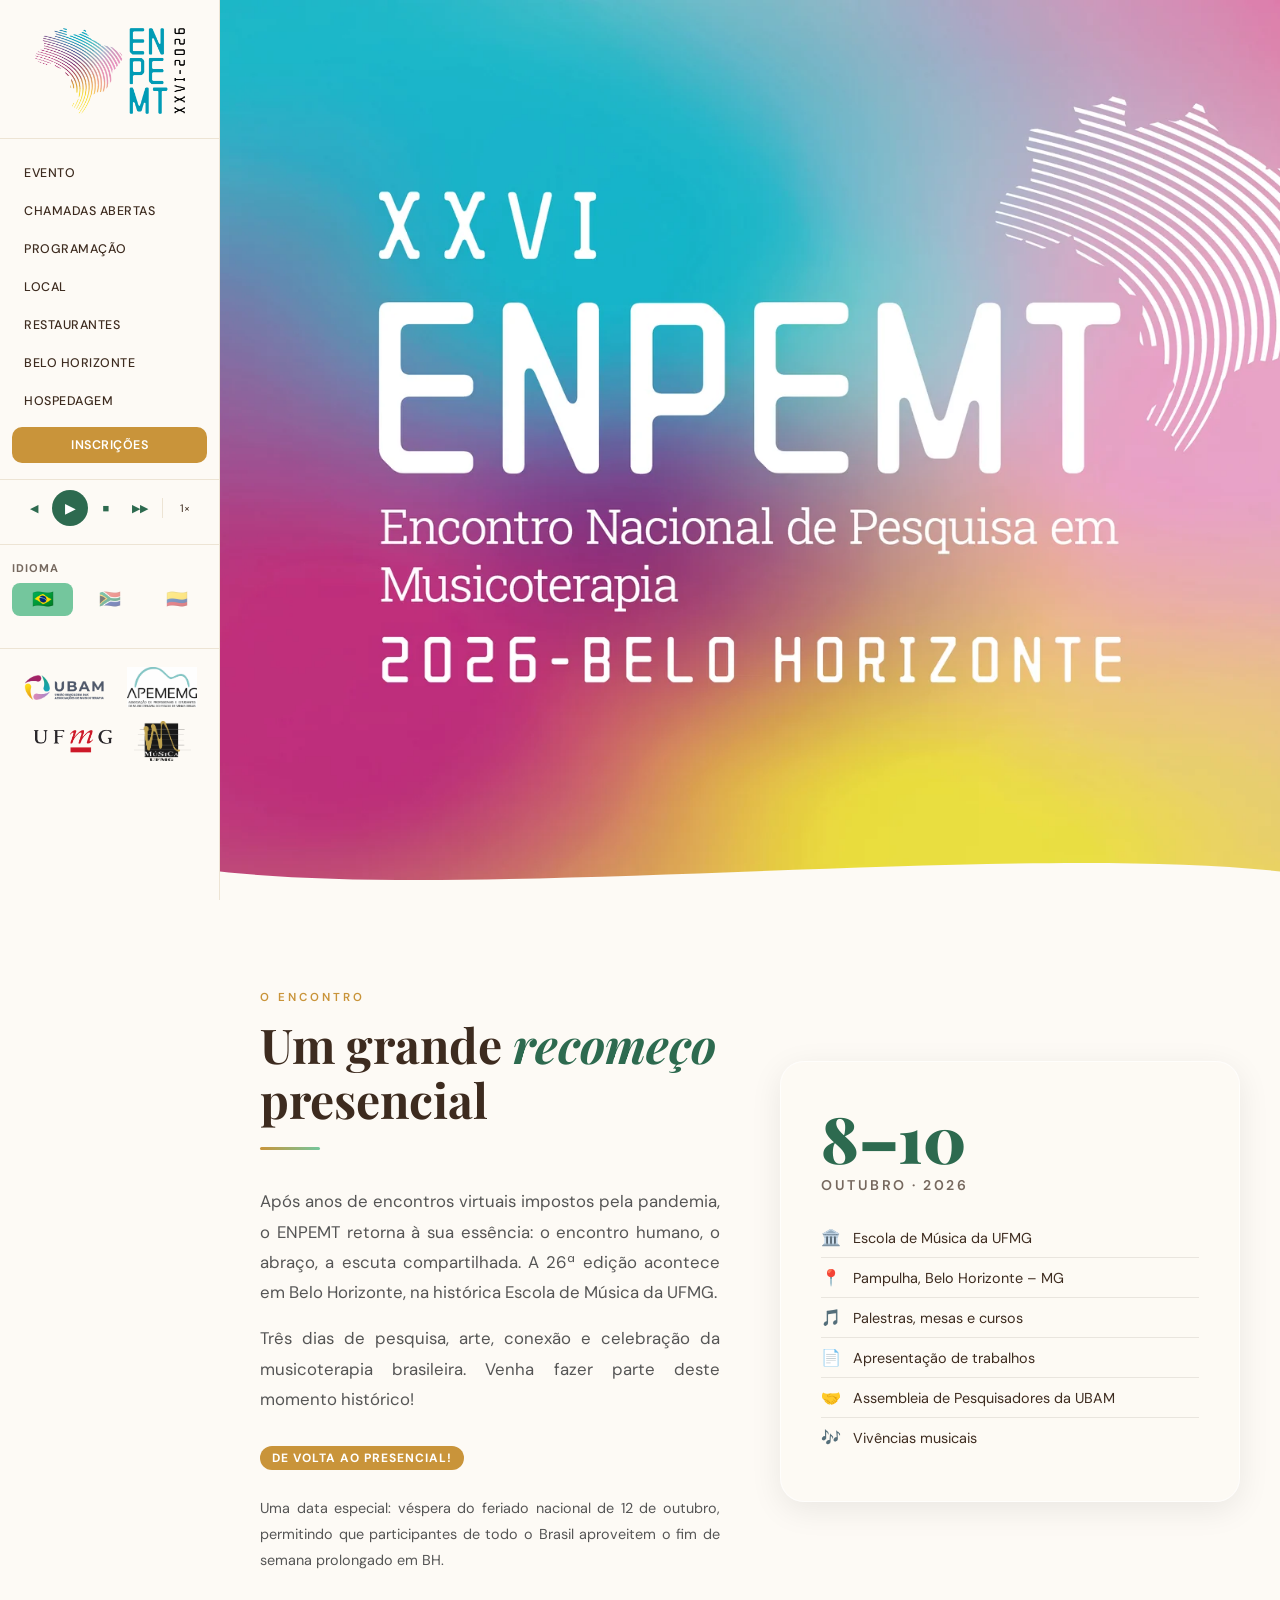
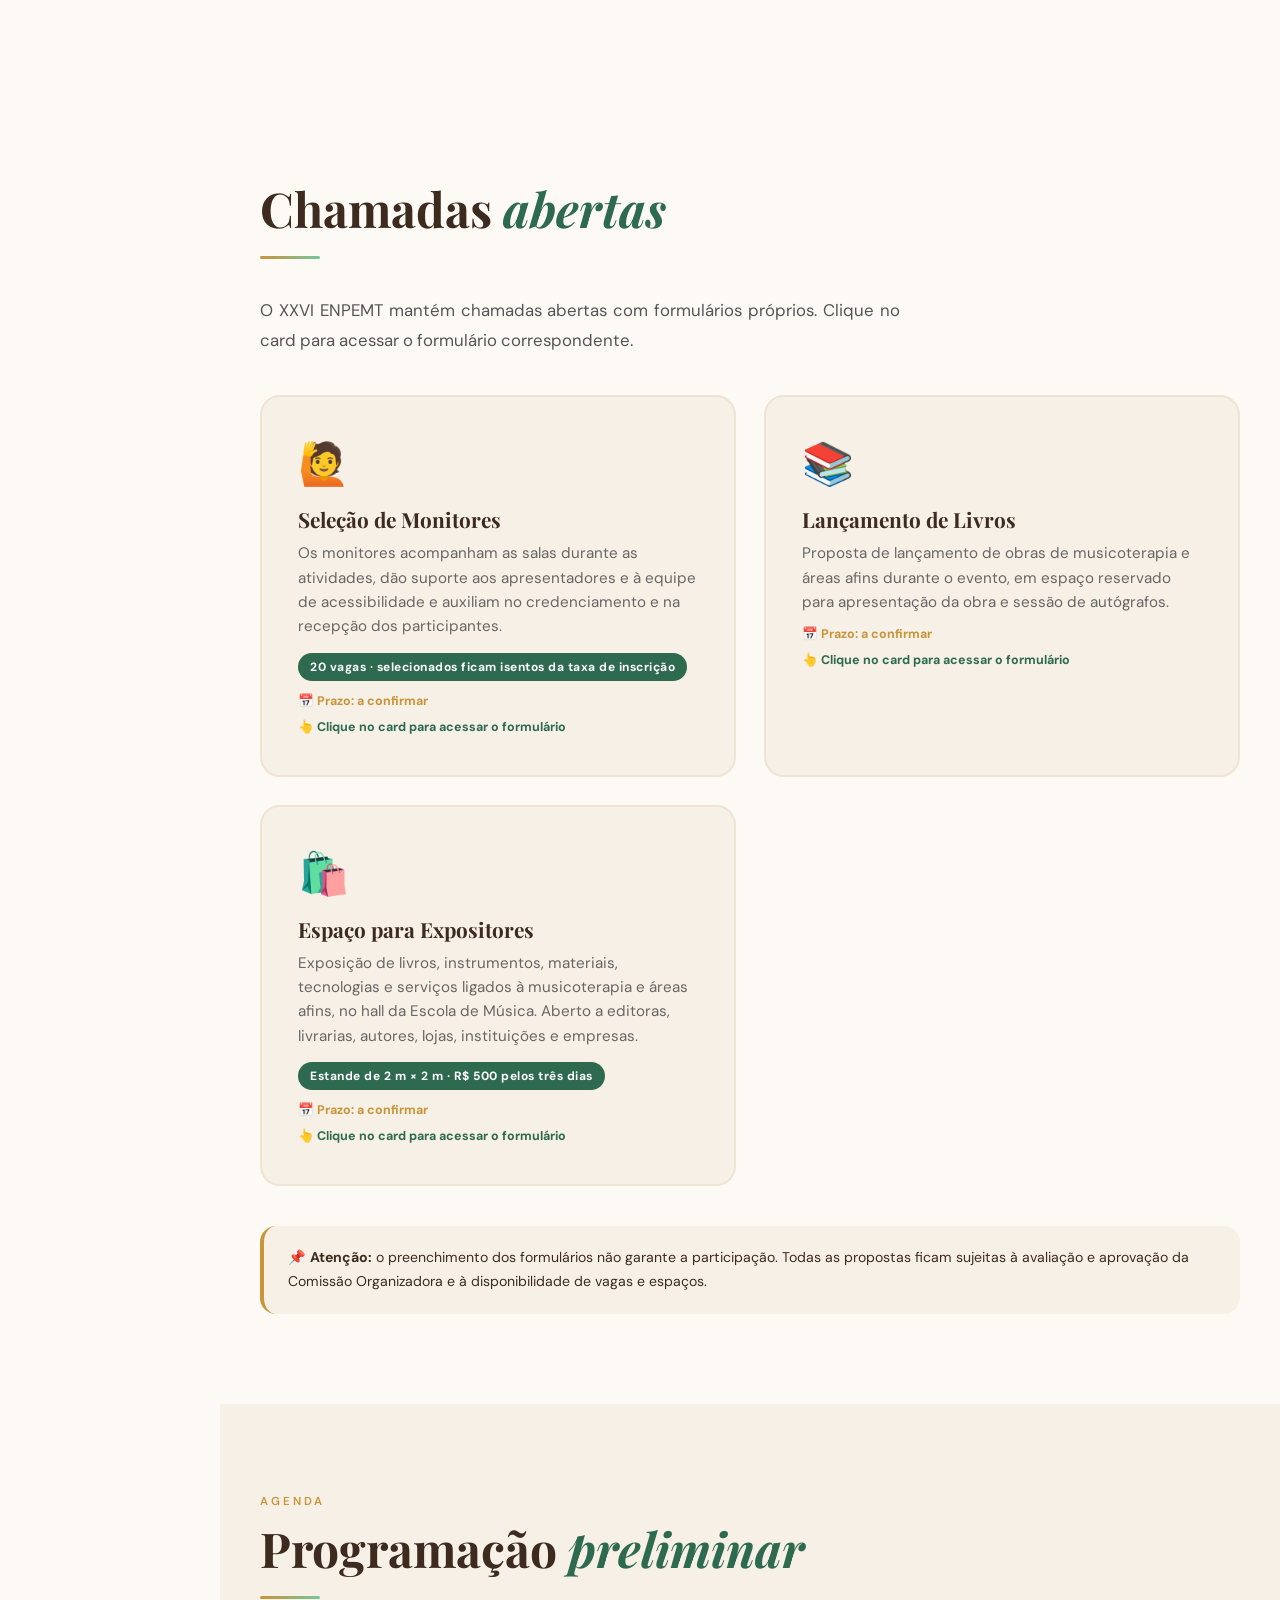
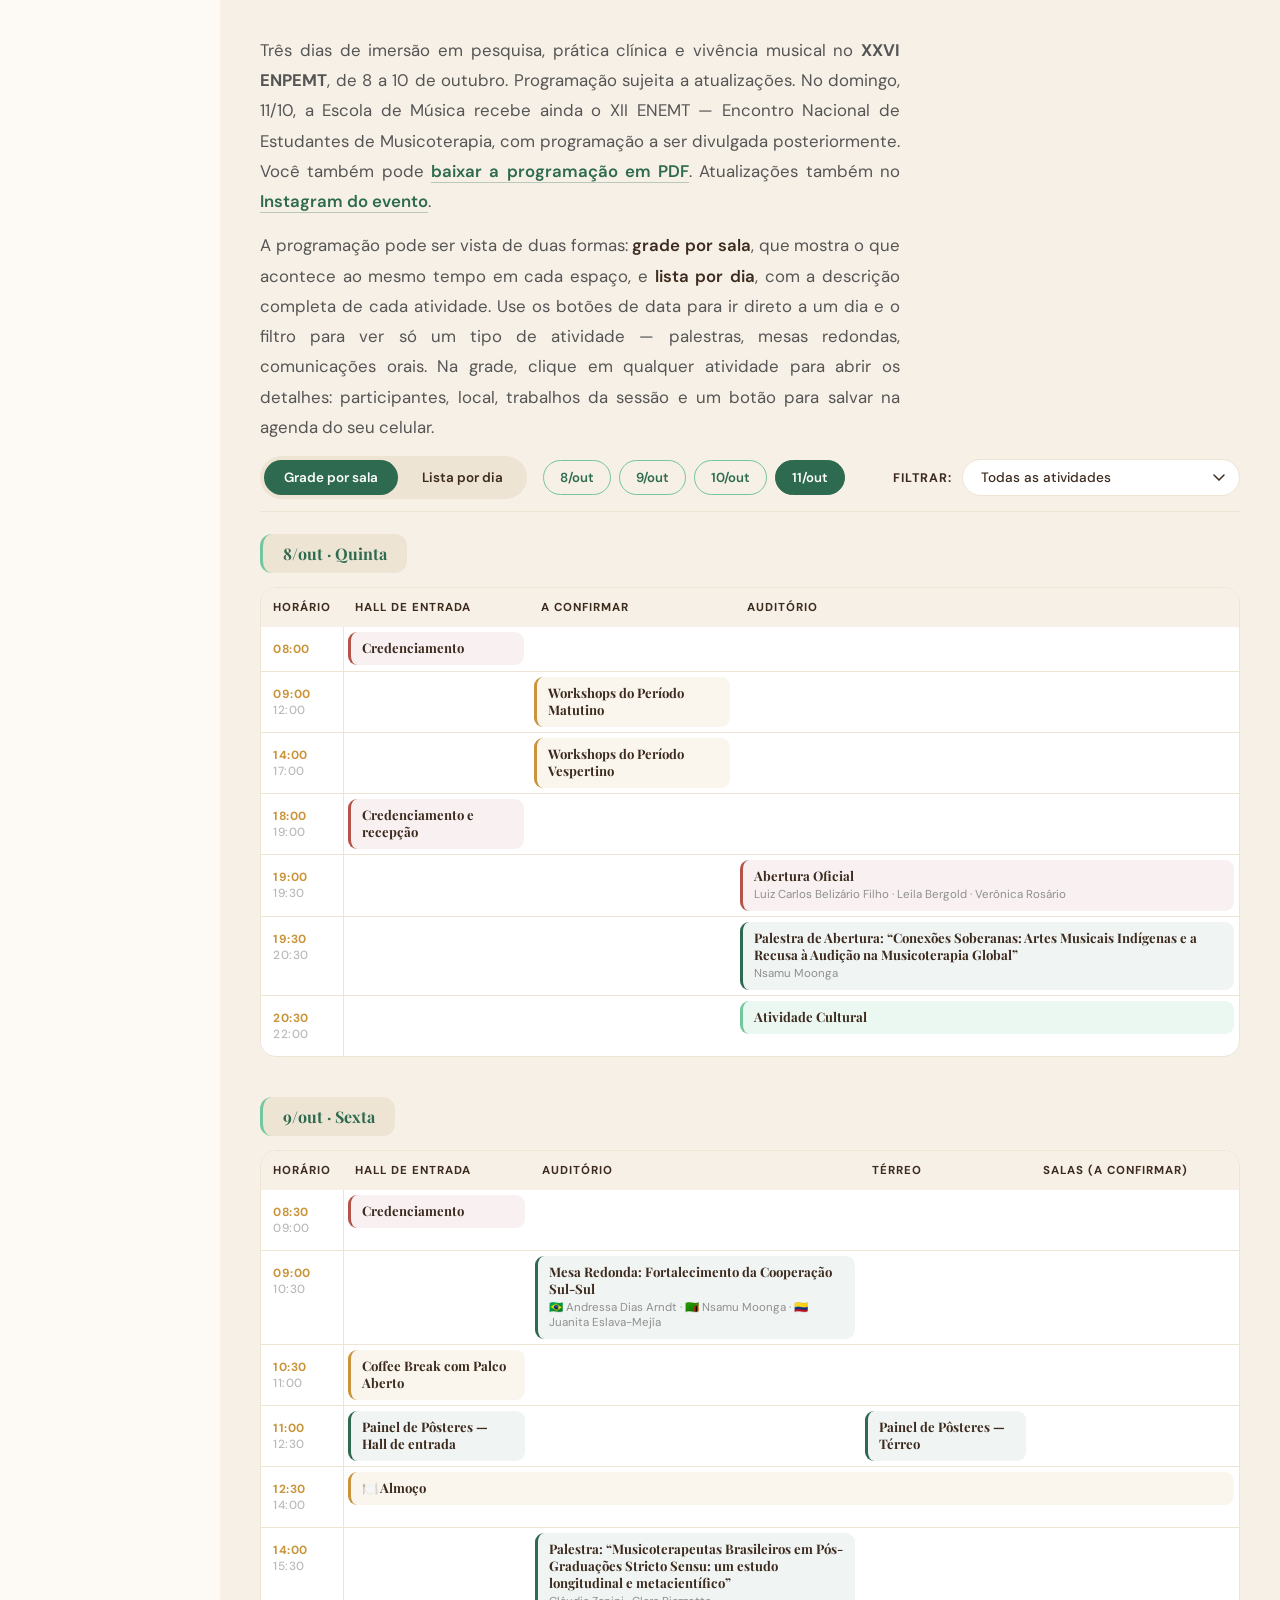
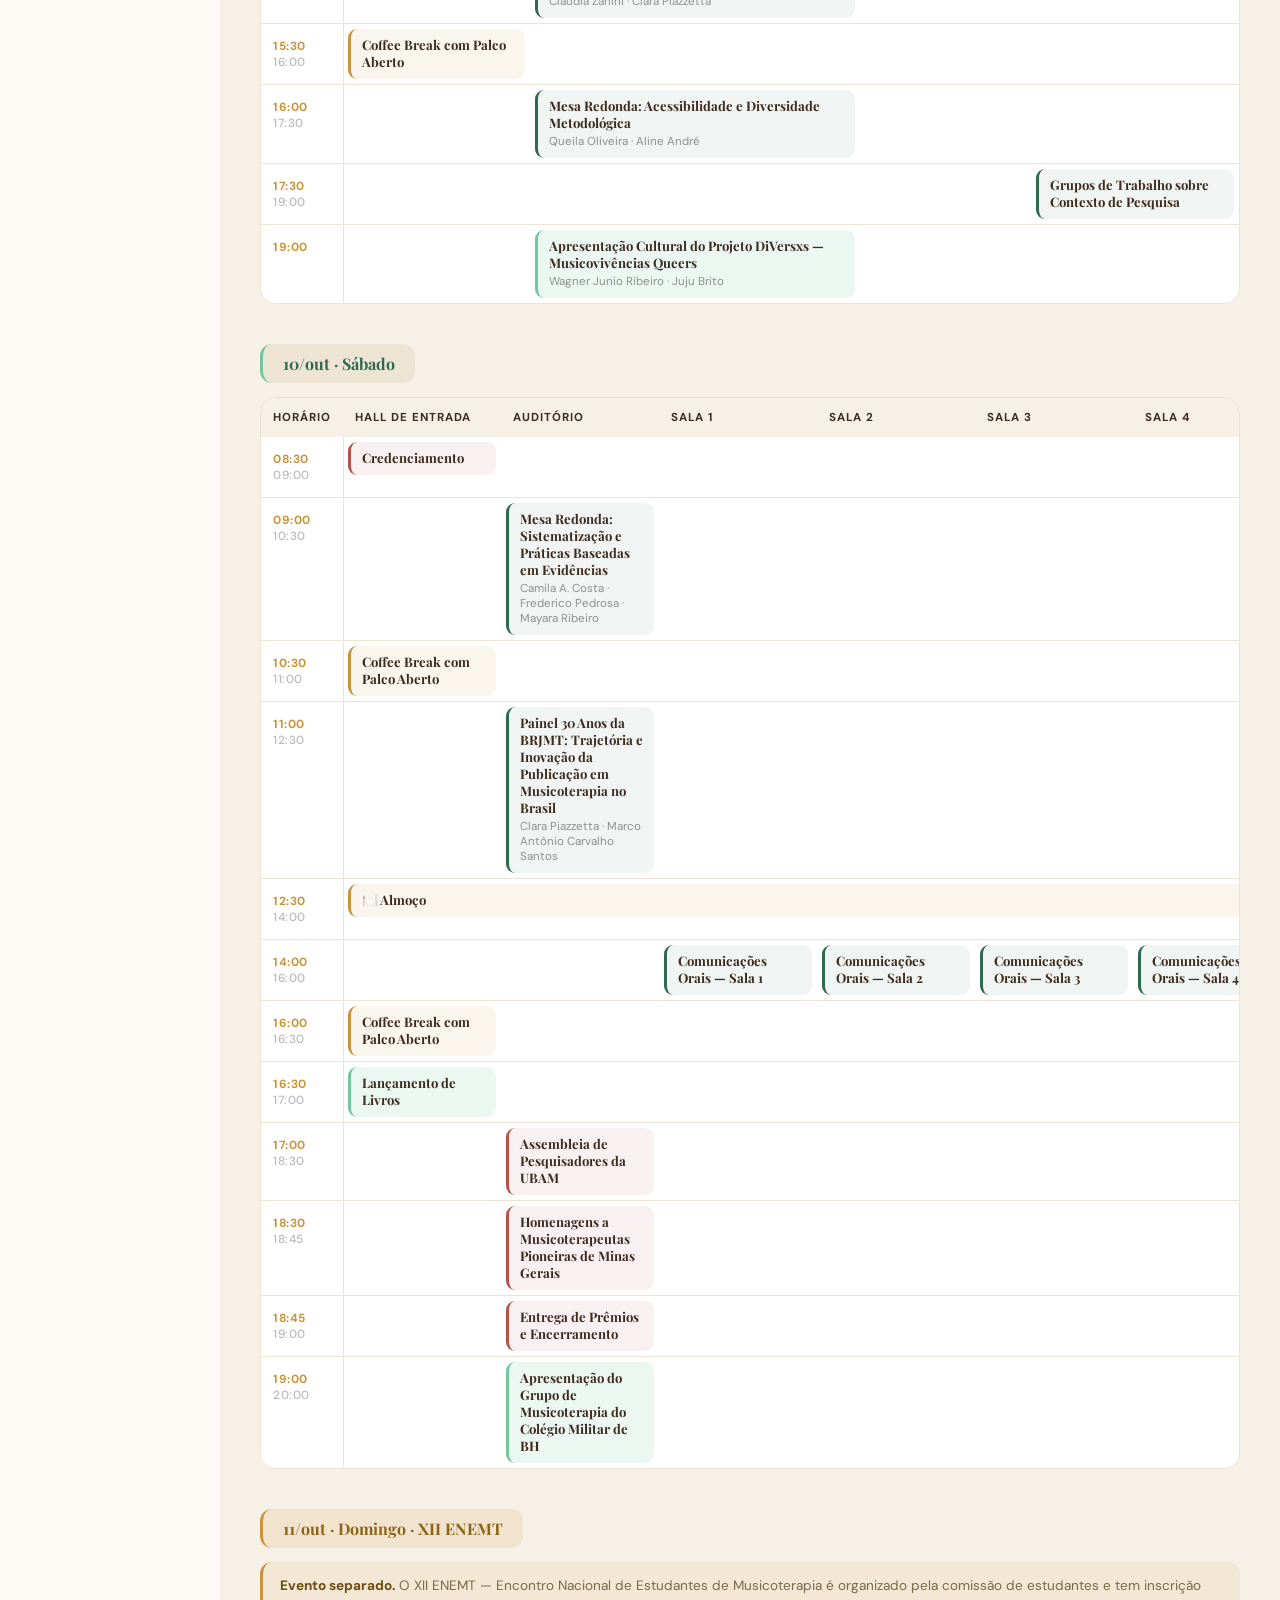
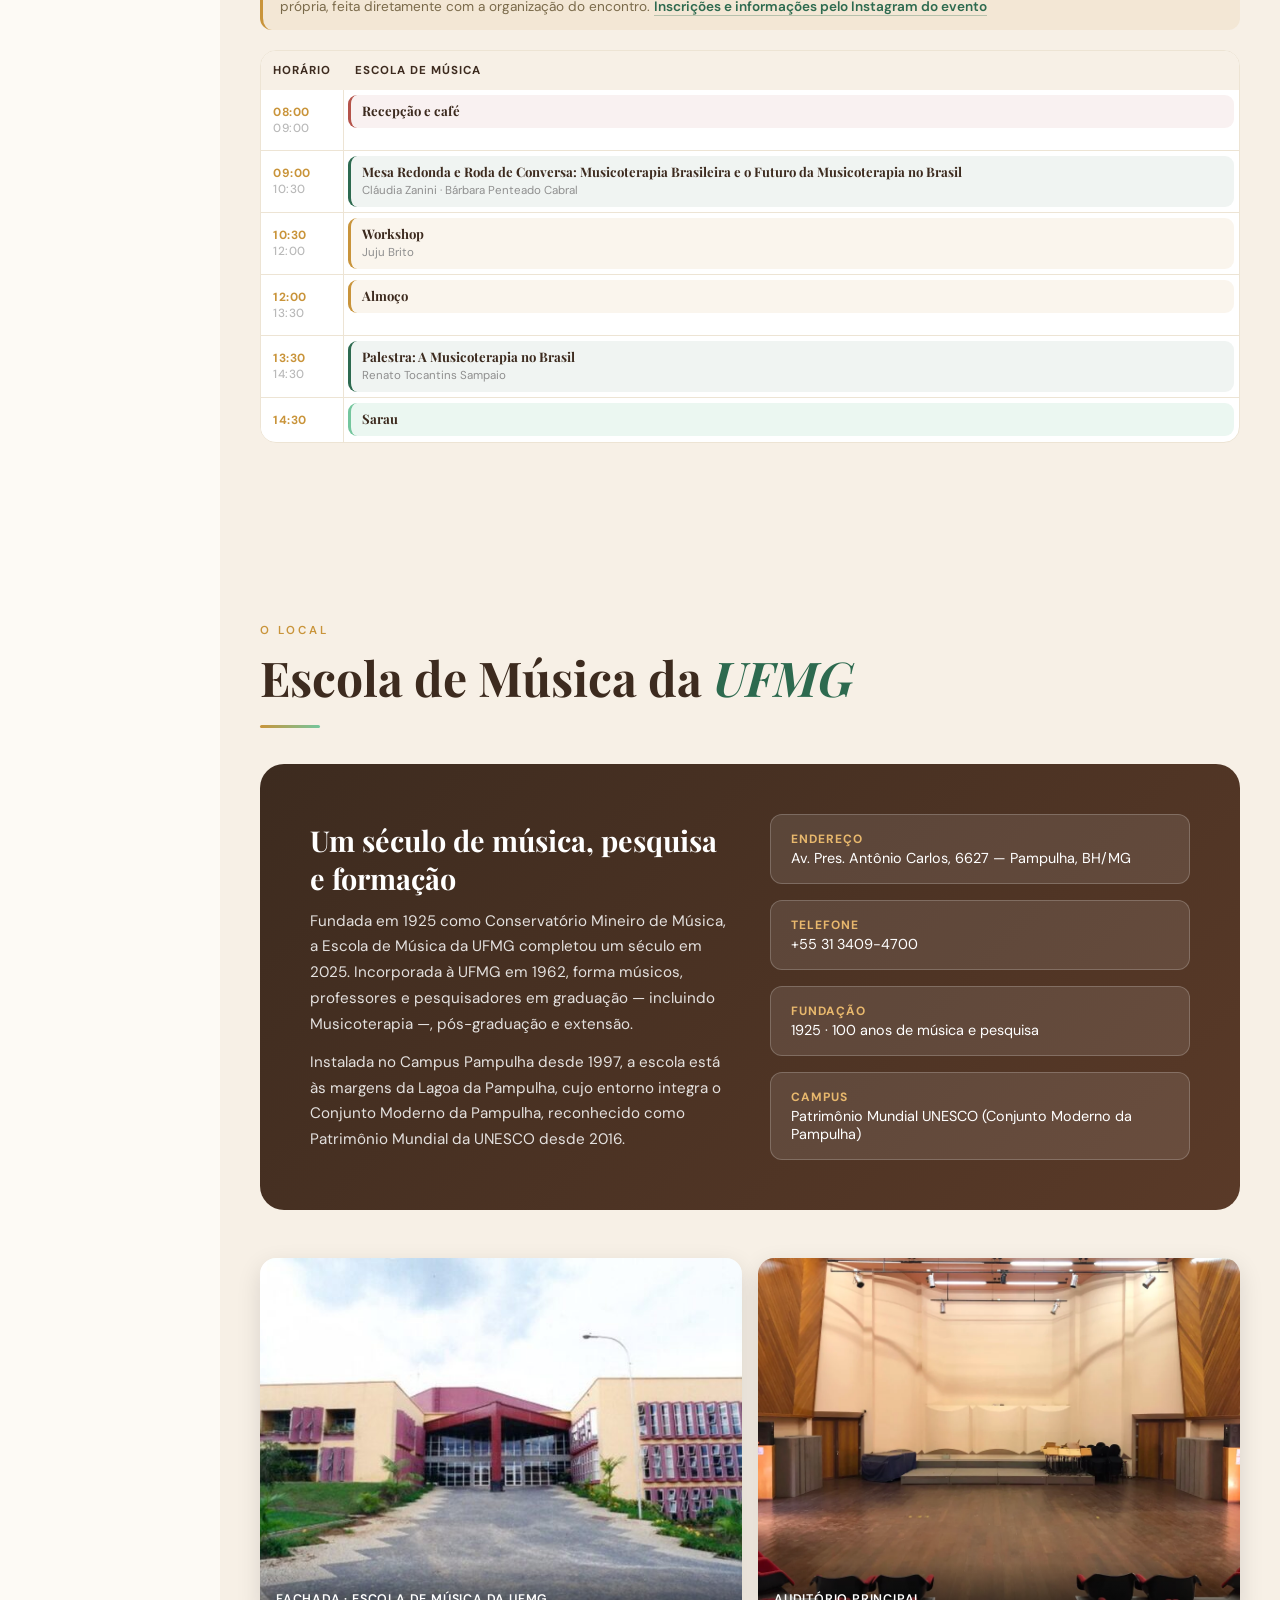
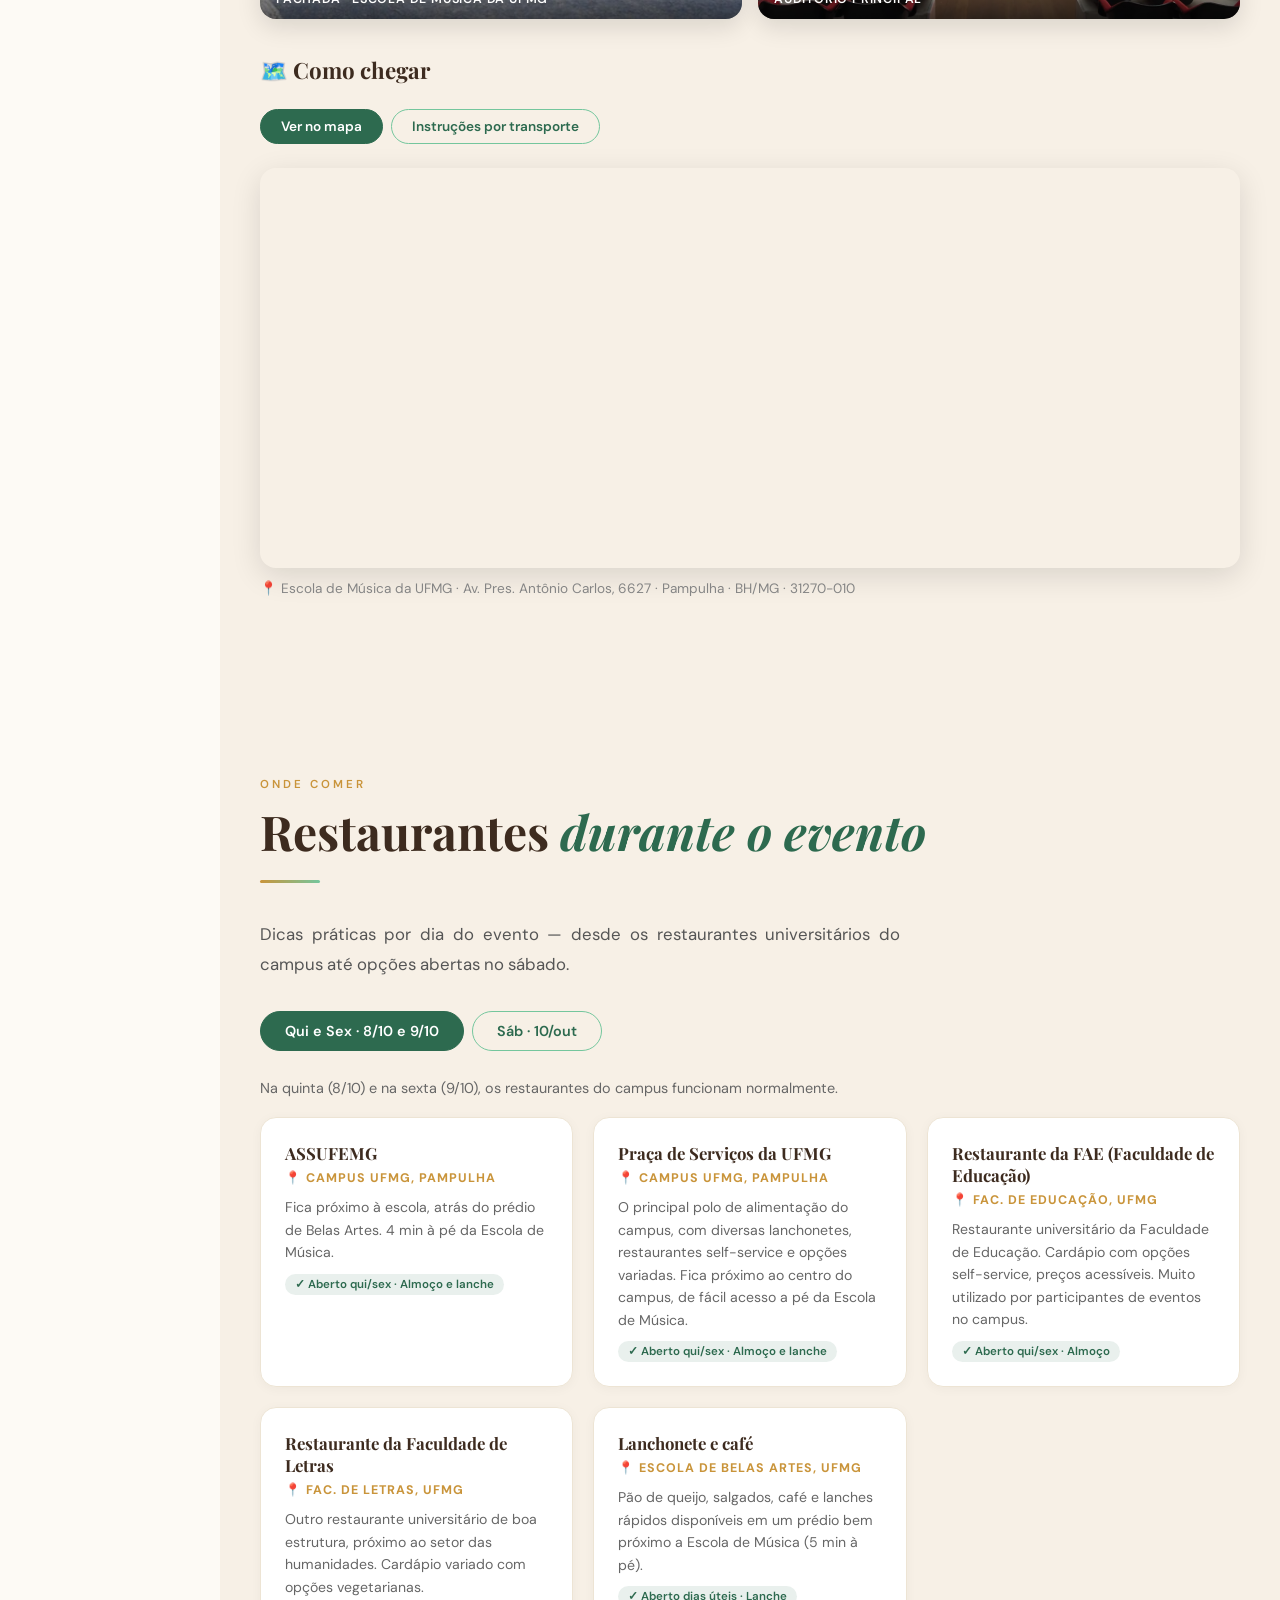
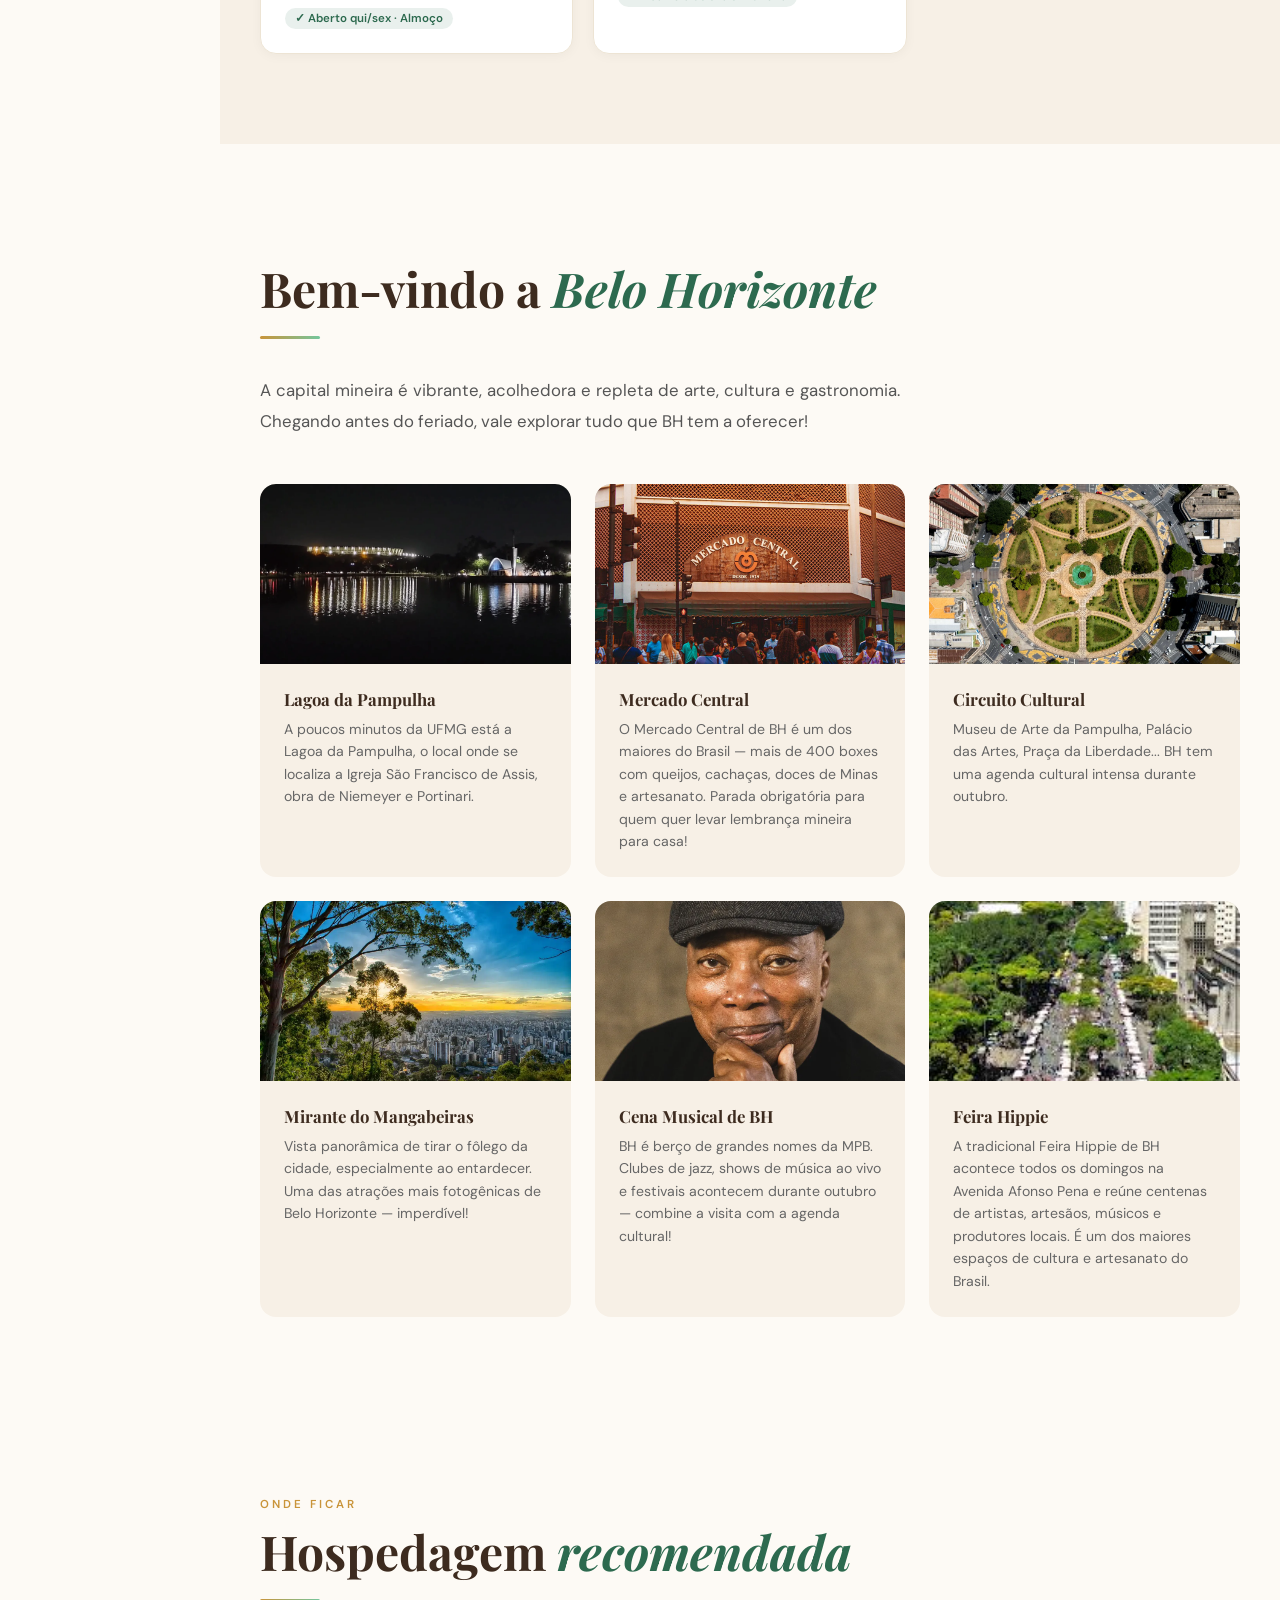
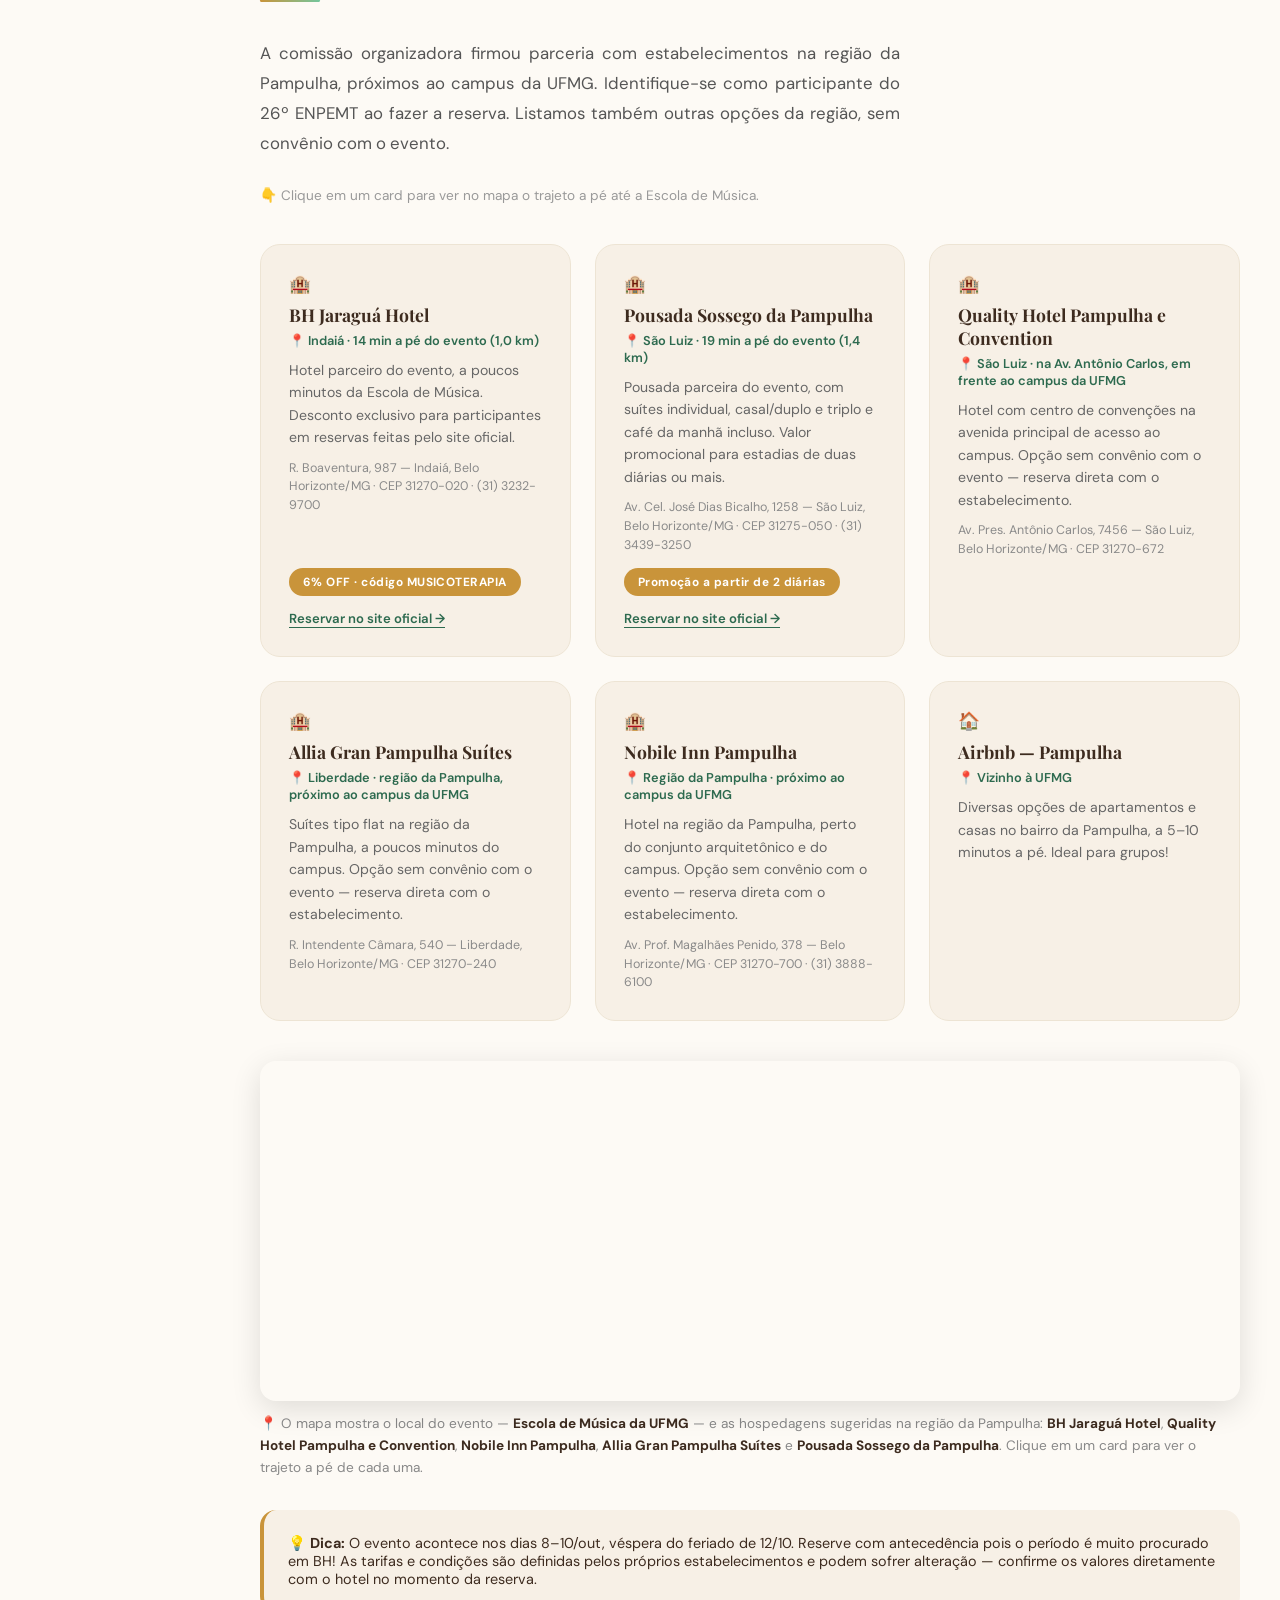
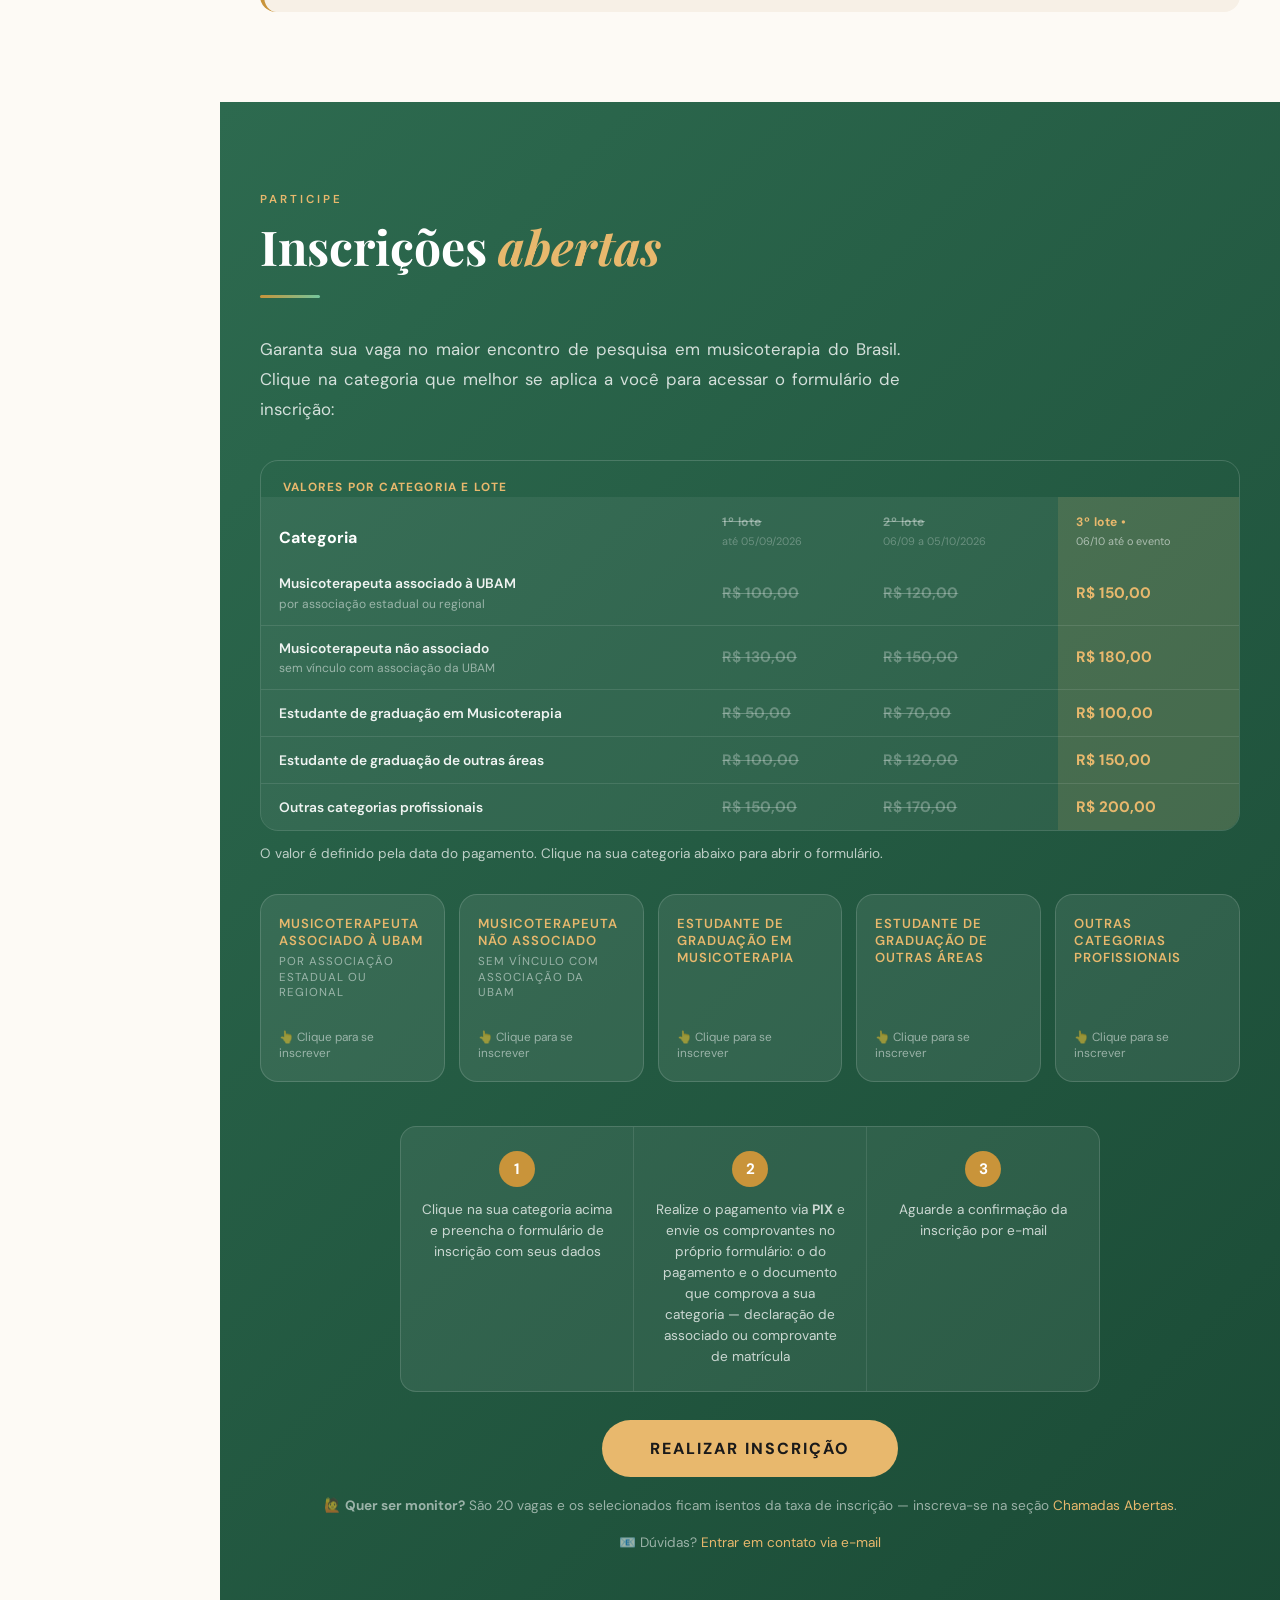
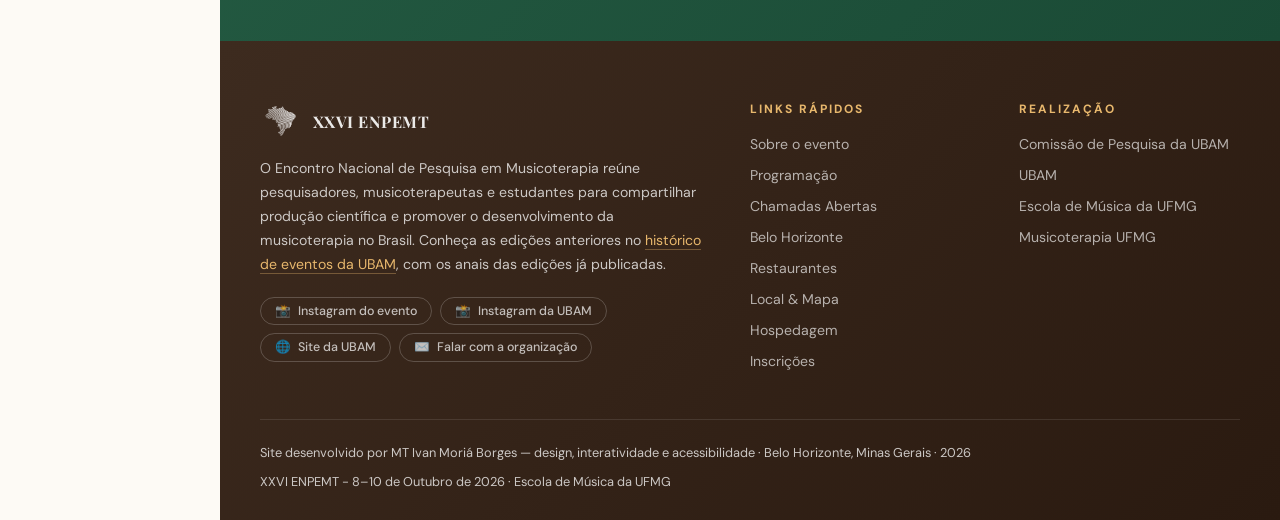
==== commit 17a5b9f9: "z" ====
--- a/index.html
+++ b/index.html
@@ -163,21 +163,21 @@
   /* ==== IMAGEM DE FUNDO HERO ==== */
   /* INSTRUÇÃO: O fundo do hero pode ser a imagem do mapa do Brasil estilizado (logo ENPEMT).
      Substitua o gradiente .hero-bg por:
-     background: url('img/mapa-brasil-logo.png') center/cover no-repeat;
+     background: url('img/mapa-brasil-logo.webp') center/cover no-repeat;
      Ou mantenha o gradiente e adicione a imagem como camada sobreposta com opacidade.
      Exemplo com imagem + overlay escuro:
-     background: linear-gradient(rgba(20,40,30,0.75), rgba(20,41,31,0.85)), url('img/mapa-brasil-logo.png') center/cover;
+     background: linear-gradient(rgba(20,40,30,0.75), rgba(20,41,31,0.85)), url('img/mapa-brasil-logo.webp') center/cover;
   */
   .hero-bg {
     position: absolute; inset: 0;
 
-    background: linear-gradient(rgba(20, 41, 31, 0), rgba(20, 41, 31, 0)), url('img/mapa-brasil-logo.png') center/cover no-repeat;
+    background: linear-gradient(rgba(20, 41, 31, 0), rgba(20, 41, 31, 0)), url('img/mapa-brasil-logo.webp') center/cover no-repeat;
 
   }
   /* TESTE: no PC usa a variante logo2 */
   @media (min-width: 900px) {
     .hero-bg {
-      background: linear-gradient(rgba(20, 41, 31, 0), rgba(20, 41, 31, 0)), url('img/mapa-brasil-logo2.png') center/cover no-repeat;
+      background: linear-gradient(rgba(20, 41, 31, 0), rgba(20, 41, 31, 0)), url('img/mapa-brasil-logo2.webp') center/cover no-repeat;
     }
   }
 
@@ -377,6 +377,8 @@
   .prog-dia[hidden], .tl-item[hidden] { display: none; }
   .timeline { border-left: 2px solid var(--verde-agua); padding-left: 32px; display: flex; flex-direction: column; gap: 28px; }
   .tl-item { position: relative; }
+  #vista-lista .tl-item[data-sessao] { cursor: pointer; border-radius: 10px; transition: background .2s; }
+  #vista-lista .tl-item[data-sessao]:hover { background: rgba(45,106,79,.04); }
   .tl-item::before {
     content: ''; position: absolute; left: -38px; top: 6px;
     width: 12px; height: 12px; border-radius: 50%;
@@ -436,14 +438,6 @@
   .bh-card-text { font-size: .88rem; color: #666; line-height: 1.6; }
 
   /* Hippie note */
-  .hippie-box {
-    margin-top: 36px; background: linear-gradient(135deg, #fff8ee, #fff3e0);
-    border: 2px solid var(--ouro); border-radius: 20px; padding: 28px 32px;
-    display: flex; gap: 20px; align-items: flex-start;
-  }
-  .hippie-icon { font-size: 2.5rem; flex-shrink: 0; }
-  .hippie-title { font-family: 'Playfair Display', serif; font-size: 1.2rem; font-weight: 700; color: var(--marrom); margin-bottom: 6px; }
-  .hippie-text { font-size: .9rem; color: #555; line-height: 1.65; }
 
   /* comidas */
   .comida-grid { display: grid; grid-template-columns: repeat(auto-fill, minmax(200px, 1fr)); gap: 20px; margin-top: 40px; }
@@ -470,6 +464,32 @@
   .rest-tab.active, .rest-tab:hover { background: var(--verde); color: #fff; border-color: var(--verde); }
   .rest-content { display: none; }
   .rest-content.active { display: block; }
+
+  /* ─── MODO LEITURA ───
+     Com o leitor de tela ligado, nada pode ficar escondido atrás de aba ou
+     seletor: o que não está na tela não é lido. A página passa a mostrar
+     tudo empilhado, com um cabeçalho identificando cada bloco. */
+  body.tts-lendo .rest-content { display: block !important; }
+  body.tts-lendo .rest-content + .rest-content { margin-top: 40px; }
+  body.tts-lendo .rest-tabs { display: none !important; }
+  body.tts-lendo .prog-atalhos { display: none !important; }
+  body.tts-lendo #vista-grade { display: none !important; }
+  body.tts-lendo #vista-lista { display: block !important; }
+  .tts-rotulo {
+    display: none;
+    margin: 0 0 16px; padding: 9px 20px; border-radius: 12px;
+    font-family: 'Playfair Display', serif; font-size: 1rem; font-weight: 700;
+    color: var(--verde); background: var(--creme-escuro);
+    border-left: 3px solid var(--verde-agua);
+  }
+  body.tts-lendo .tts-rotulo { display: block; }
+  .tts-aviso-leitura {
+    display: none;
+    margin: 0 0 20px; padding: 12px 16px; border-radius: 12px;
+    font-size: .84rem; line-height: 1.5; color: #7a6a4a;
+    background: rgba(201,148,58,.12); border-left: 3px solid var(--ouro);
+  }
+  body.tts-lendo .tts-aviso-leitura { display: block; }
   .rest-grid { display: grid; grid-template-columns: repeat(auto-fill, minmax(280px, 1fr)); gap: 20px; }
   .rest-card {
     background: #fff; border-radius: 16px; padding: 24px;
@@ -652,22 +672,68 @@
   .inscricoes-content .section-title { color: #fff; }
   .inscricoes-content .section-title em { color: var(--ouro-claro); font-style: italic; }
   .inscricoes-content .section-text { color: rgba(255,255,255,.8); }
-  .preco-grid { display: grid; grid-template-columns: repeat(auto-fill, minmax(230px, 1fr)); gap: 20px; margin-top: 40px; }
+  /* ─── TABELA DE LOTES ─── */
+  .lotes-wrap { margin-top: 36px; overflow-x: auto; border-radius: 18px; border: 1.5px solid rgba(255,255,255,.16); }
+  .lotes-wrap:focus-visible { outline: 2px solid var(--ouro-claro); outline-offset: 2px; }
+  .lotes { width: 100%; border-collapse: collapse; min-width: 620px; background: rgba(255,255,255,.06); }
+  .lotes caption {
+    caption-side: top; text-align: left; padding: 18px 22px 2px;
+    font-size: .74rem; letter-spacing: 1.2px; text-transform: uppercase;
+    font-weight: 700; color: var(--ouro-claro);
+  }
+  .lotes th, .lotes td { padding: 13px 18px; text-align: left; border-bottom: 1px solid rgba(255,255,255,.1); }
+  .lotes tr:last-child th, .lotes tr:last-child td { border-bottom: none; }
+  .lotes thead th { vertical-align: bottom; }
+  .lotes thead th span {
+    font-family: 'DM Sans', sans-serif; font-size: .76rem; font-weight: 700;
+    letter-spacing: .5px; color: #fff;
+  }
+  .lotes thead th small { display: block; margin-top: 3px; font-size: .68rem; font-weight: 400; color: rgba(255,255,255,.55); }
+  .lotes tbody th { font-size: .86rem; font-weight: 600; color: rgba(255,255,255,.92); line-height: 1.4; }
+  .lotes tbody th small { display: block; margin-top: 2px; font-size: .75rem; font-weight: 400; color: rgba(255,255,255,.5); line-height: 1.35; }
+  .lotes td { font-size: .95rem; font-weight: 700; color: rgba(255,255,255,.62); white-space: nowrap; }
+  /* coluna do lote vigente, marcada pela data de hoje */
+  .lotes th.atual span, .lotes td.atual { color: var(--ouro-claro); }
+  .lotes th.atual, .lotes td.atual { background: rgba(232,184,109,.13); }
+  .lotes th.atual span::after { content: ' •'; }
+  /* Encerrado: segue visível no computador, riscado e apagado */
+  .lotes td.encerrado { text-decoration: line-through; text-decoration-thickness: 1px; color: rgba(255,255,255,.28); }
+  .lotes th.encerrado span { text-decoration: line-through; color: rgba(255,255,255,.4); }
+  .lotes th.encerrado small { color: rgba(255,255,255,.28); }
+  .lotes-fonte { margin: 10px 0 0; font-size: .74rem; color: rgba(255,255,255,.45); }
+  .lotes-fonte.falhou { color: rgba(232,184,109,.75); }
+  .lotes-encerrados { display: none; margin: 10px 0 0; font-size: .78rem; color: rgba(255,255,255,.45); }
+
+  /* Celular: só a coluna do lote vigente */
+  @media (max-width: 700px) {
+    /* Só a coluna vigente: as encerradas e as futuras saem. No computador
+       as três continuam, com as encerradas riscadas. */
+    .lotes [data-lote]:not(.atual) { display: none; }
+    .lotes { min-width: 0; }
+    .lotes th, .lotes td { padding: 11px 14px; }
+    .lotes-encerrados { display: block; }
+  }
+  .lotes-nota { margin: 14px 0 0; font-size: .85rem; color: rgba(255,255,255,.7); }
+  .preco-acao { display: block; margin-top: 12px; font-size: .74rem; color: rgba(255,255,255,.5); }
+
+  /* São cinco categorias: 5 numa linha, depois 1 por linha.
+     Qualquer valor intermediário deixaria um card órfão na última linha. */
+  .preco-grid { display: grid; grid-template-columns: repeat(5, 1fr); gap: 14px; margin-top: 32px; }
+  @media (max-width: 860px) { .preco-grid { grid-template-columns: 1fr; } }
   .preco-card {
+    display: flex; flex-direction: column; justify-content: space-between;
     background: rgba(255,255,255,.08);
     border: 1.5px solid rgba(255,255,255,.15);
-    border-radius: 20px; padding: 28px 24px;
+    border-radius: 18px; padding: 20px 18px;
     transition: all .3s; position: relative;
     cursor: pointer;
   }
+  .preco-categoria small { display: block; margin-top: 5px; font-size: .72rem; font-weight: 400; color: rgba(255,255,255,.5); line-height: 1.35; }
+  .preco-card .preco-categoria { margin-bottom: 16px; }
   .preco-card:hover, .preco-card.selected {
     background: rgba(255,255,255,.15);
     border-color: var(--ouro-claro);
     transform: translateY(-4px);
-  }
-  .preco-card.destaque {
-    background: rgba(255,255,255,.14);
-    border-color: var(--ouro);
   }
   .preco-card.selected::after {
     content: '✓ Selecionado';
@@ -676,19 +742,7 @@
     background: var(--ouro); color: #fff;
     padding: 3px 10px; border-radius: 10px;
   }
-  .preco-badge {
-    position: absolute; top: -12px; left: 50%; transform: translateX(-50%);
-    background: var(--ouro); color: #fff;
-    font-size: .72rem; font-weight: 700; letter-spacing: 1px; text-transform: uppercase;
-    padding: 4px 16px; border-radius: 12px;
-  }
   .preco-categoria { font-size: .82rem; font-weight: 600; letter-spacing: 1px; text-transform: uppercase; color: var(--ouro-claro); margin-bottom: 12px; }
-  .preco-valor { font-family: 'Playfair Display', serif; font-size: 3rem; font-weight: 900; color: #fff; line-height: 1; margin-bottom: 6px; }
-  .preco-valor span { font-size: 1.2rem; vertical-align: top; margin-top: .5rem; display: inline-block; }
-  .preco-periodo { font-size: .8rem; color: rgba(255,255,255,.6); margin-bottom: 20px; }
-  .preco-features { list-style: none; display: flex; flex-direction: column; gap: 8px; }
-  .preco-features li { font-size: .85rem; color: rgba(255,255,255,.8); display: flex; align-items: center; gap: 8px; }
-  .preco-features li::before { content: '✓'; color: var(--ouro-claro); font-weight: 700; flex-shrink: 0; }
   .inscricao-cta { text-align: center; }
   .inscricao-como {
     display: flex; gap: 0; max-width: 700px; margin: 0 auto 28px;
@@ -788,15 +842,22 @@
   .footer-links { list-style: none; display: flex; flex-direction: column; gap: 10px; }
   .footer-links a { color: rgba(255,255,255,.65); text-decoration: none; font-size: .88rem; transition: color .2s; }
   .footer-links a:hover { color: var(--ouro-claro); }
-  .footer-social { display: flex; gap: 12px; margin-top: 4px; }
+  .footer-link-inline {
+    color: var(--ouro-claro); text-decoration: none;
+    border-bottom: 1px solid rgba(232,184,109,.35); transition: border-color .2s;
+  }
+  .footer-link-inline:hover { border-bottom-color: var(--ouro-claro); }
+  .footer-social { display: flex; flex-wrap: wrap; gap: 8px; margin-top: 14px; }
   .social-btn {
-    width: 36px; height: 36px; border-radius: 50%;
+    display: inline-flex; align-items: center; gap: 7px;
+    padding: 7px 14px; border-radius: 50px;
     border: 1px solid rgba(255,255,255,.2);
-    display: flex; align-items: center; justify-content: center;
-    color: rgba(255,255,255,.65); text-decoration: none; font-size: .85rem;
+    color: rgba(255,255,255,.7); text-decoration: none;
+    font-size: .78rem; font-weight: 500; line-height: 1;
     transition: all .2s;
   }
   .social-btn:hover { background: var(--ouro); border-color: var(--ouro); color: #fff; }
+  .social-btn:focus-visible { outline: 2px solid var(--ouro-claro); outline-offset: 2px; }
   .footer-creditos {
     background: rgba(255,255,255,.06); border-radius: 12px;
     padding: 16px 20px; margin-bottom: 24px;
@@ -909,7 +970,18 @@
   .prog-switch-btn:hover { color: var(--verde); }
   .prog-switch-btn.active { background: var(--verde); color: #fff; }
   .prog-switch-btn:focus-visible { outline: 2px solid var(--verde); outline-offset: 2px; }
-  .prog-dica { margin: 0 0 18px; font-size: .84rem; color: #9a9a9a; }
+  .prog-ajuda { margin: 14px 0 0; }
+  .prog-ajuda strong { color: var(--marrom); font-weight: 600; }
+  /* Dia que pertence a outro evento (ENEMT): cabeçalho em dourado e aviso */
+  .gl-dia-outro .gl-dia-titulo, .prog-dia-outro .gl-dia-titulo {
+    color: #8a6516; background: rgba(201,148,58,.14); border-left-color: var(--ouro);
+  }
+  .prog-nota-evento {
+    margin: 0 0 20px; padding: 13px 17px;
+    font-size: .85rem; line-height: 1.55; color: #7a6a4a;
+    background: rgba(201,148,58,.1); border-radius: 12px; border-left: 3px solid var(--ouro);
+  }
+  .prog-nota-evento strong { color: #6b4f12; }
 
   /* ─── PROGRAMAÇÃO AT A GLANCE ─── */
   .gl-fonte { margin: 0 0 14px; font-size: .74rem; color: #a5a5a5; }
@@ -1005,6 +1077,7 @@
   }
   .gl-trab-titulo { color: var(--marrom); font-weight: 600; }
   .gl-trab-autores { display: block; font-size: .78rem; color: #9a9a9a; margin-top: 2px; }
+  .gl-trab-extra { display: block; font-size: .76rem; font-weight: 600; color: var(--ouro); margin-top: 3px; }
   .gl-trab-link {
     display: inline-flex; align-items: center; gap: 5px; margin-top: 5px;
     font-size: .76rem; font-weight: 600; color: var(--verde); text-decoration: none;
@@ -1251,6 +1324,21 @@
   .nav-menu-btn.open span:nth-child(1) { transform: translateY(7px) rotate(45deg); }
   .nav-menu-btn.open span:nth-child(2) { opacity: 0; }
   .nav-menu-btn.open span:nth-child(3) { transform: translateY(-7px) rotate(-45deg); }
+
+  /* No celular a barra tem logo + leitor de tela + hambúrguer na mesma linha.
+     Em telas estreitas isso estourava a largura e empurrava o botão para fora
+     do alcance do dedo. Aqui o botão fica intocável e os vizinhos é que cedem. */
+  @media (max-width: 1025px) {
+    #navbar { flex-wrap: nowrap !important; gap: 6px; }
+    #navbar .nav-brand { min-width: 0; flex: 0 1 auto; overflow: hidden; }
+    #navbar .nav-brand .nav-logo-full { max-width: 42vw !important; object-fit: contain; }
+    #navbar > #tts-bar { flex: 0 1 auto; min-width: 0; overflow: hidden; }
+    #navbar .nav-menu-btn {
+      flex: 0 0 auto !important; margin-left: auto !important;
+      min-width: 44px !important; min-height: 44px !important;
+      align-items: center !important; justify-content: center !important;
+    }
+  }
 
   .nav-overlay {
     display: none;
@@ -1394,11 +1482,11 @@
     /*
      * SOLUÇÃO TEMPORÁRIA: mostra o lado esquerdo da imagem (onde está o texto)
      * sem barras pretas. Quando tiver a versão portrait/quadrada da imagem,
-     * salve como img/hero-mobile.png e descomente o bloco abaixo.
+     * salve como img/hero-mobile.webp e descomente o bloco abaixo.
      */
 
      .hero-bg {
-        background-image: url('img/hero-mobile.png') !important;
+        background-image: url('img/hero-mobile.webp') !important;
         background-size: cover !important;
        background-position: -520px center !important;
       }
@@ -1529,8 +1617,7 @@
      HIPPIE BOX
   ═══════════════════════════════════════ */
   @media (max-width: 600px) {
-    .hippie-box { flex-direction: column; gap: 10px; padding: 20px 18px; }
-  }
+    }
 
   /* ═══════════════════════════════════════
      GASTRONOMIA GRID
@@ -1575,9 +1662,7 @@
      INSCRIÇÕES — PREÇO CARDS
   ═══════════════════════════════════════ */
   @media (max-width: 600px) {
-    .preco-grid { grid-template-columns: 1fr; }
     .preco-card { padding: 24px 20px; }
-    .preco-valor { font-size: 2.4rem; }
     .inscricao-como { flex-direction: column; }
     .inscricao-passo { border-right: none; border-bottom: 1px solid rgba(255,255,255,.1); flex-direction: row; text-align: left; }
     .inscricao-passo:last-child { border-bottom: none; }
@@ -1715,7 +1800,7 @@
   <div class="nav-brand">
     <img src="img/ends.png" class="nav-logo-full" alt="XXVI ENPEMT">
   </div>
-  <button class="nav-menu-btn" id="nav-menu-btn" aria-label="Abrir menu">
+  <button class="nav-menu-btn" id="nav-menu-btn" type="button" aria-expanded="false" aria-controls="nav-links" data-i18n-aria="nav.menu" aria-label="Abrir menu">
     <span></span><span></span><span></span>
   </button>
   <ul class="nav-links" id="nav-links">
@@ -1764,7 +1849,7 @@
   <div class="hero-bg"></div>
 
     <div class="hero-logo-bg">
-      <img src="img/mapa-brasil-logo.png" alt="">
+      <img src="img/mapa-brasil-logo.webp" alt="">
     </div>
 
     </div>
@@ -1871,7 +1956,9 @@
     <span class="section-label reveal" data-i18n="prog.label">Agenda</span>
     <h2 class="section-title reveal" data-i18n="prog.title">Programação <em>preliminar</em></h2>
     <div class="divider reveal"></div>
-    <p class="section-text reveal" data-i18n="prog.aviso">Três dias de imersão em pesquisa, prática clínica e vivência musical no <strong>XXVI ENPEMT</strong>, de 8 a 10 de outubro. Programação sujeita a atualizações. No domingo, 11/10, a Escola de Música recebe ainda o XII ENEMT — Encontro Nacional de Estudantes de Musicoterapia, com programação a ser divulgada posteriormente. Você também pode <a href="programacao-enpemt2026.pdf" download class="tl-link">baixar a programação em PDF</a>.</p>
+    <p class="section-text reveal" data-i18n="prog.aviso">Três dias de imersão em pesquisa, prática clínica e vivência musical no <strong>XXVI ENPEMT</strong>, de 8 a 10 de outubro. Programação sujeita a atualizações. No domingo, 11/10, a Escola de Música recebe ainda o XII ENEMT — Encontro Nacional de Estudantes de Musicoterapia, com programação a ser divulgada posteriormente. Você também pode <a href="programacao-enpemt2026.pdf" download class="tl-link">baixar a programação em PDF</a>. Atualizações também no <a href="https://www.instagram.com/26enpemt/" target="_blank" rel="noopener" class="tl-link">Instagram do evento</a>.</p>
+
+    <p class="section-text prog-ajuda reveal" data-i18n="prog.ajuda">A programação pode ser vista de duas formas: <strong>grade por sala</strong>, que mostra o que acontece ao mesmo tempo em cada espaço, e <strong>lista por dia</strong>, com a descrição completa de cada atividade. Use os botões de data para ir direto a um dia e o filtro para ver só um tipo de atividade — palestras, mesas redondas, comunicações orais. Na grade, clique em qualquer atividade para abrir os detalhes: participantes, local, trabalhos da sessão e um botão para salvar na agenda do seu celular.</p>
 
     <div id="prog-resultado" role="status" hidden><p class="prog-vazio" data-i18n="prog.vazio">Nenhuma atividade encontrada para este filtro.</p></div>
 
@@ -1903,331 +1990,13 @@
 
     <!-- VISTA 1: grade horário × sala -->
     <div id="vista-grade">
-      <p class="prog-dica" data-i18n="gl.intro">Grade de horários por sala. Clique em uma atividade para ver os detalhes.</p>
       <p class="gl-fonte" id="gl-fonte" hidden></p>
       <div id="gl-dias"></div>
     </div>
 
     <!-- VISTA 2: linha do tempo por dia -->
-    <div id="vista-lista" hidden>
-    <div id="dia1" class="prog-dia">
-      <h3 class="gl-dia-titulo" data-i18n="prog.dia1.head">8/out · Quinta</h3>
-      <div class="timeline">
-
-        <div class="tl-item" data-tipo="abertura">
-          <div class="tl-time">08:00</div>
-          <div class="tl-title" data-i18n="tl.d1.credpre.title">Credenciamento</div>
-          <div class="tl-desc" data-i18n="tl.d1.credpre.desc">Credenciamento dos participantes dos workshops do Pré-ENPEMT.</div>
-          <div class="tl-meta">
-            <span class="tl-badge badge-abertura" data-i18n="tl.badge.preenpemt">Pré-ENPEMT</span>
-            <span class="tl-local" data-i18n="tl.local.hall">📍 Hall de entrada da Escola de Música</span>
-          </div>
-        </div>
-
-        <div class="tl-item" data-tipo="curso">
-          <div class="tl-time">09:00 – 12:00</div>
-          <div class="tl-title" data-i18n="tl.d1.wsmat.title">Workshops do Período Matutino</div>
-          <div class="tl-desc" data-i18n="tl.d1.ws.desc">Workshops simultâneos, em salas diferentes. Títulos e ministrantes a confirmar.</div>
-          <div class="tl-meta">
-            <span class="tl-badge badge-abertura" data-i18n="tl.badge.preenpemt">Pré-ENPEMT</span>
-            <span class="tl-local" data-i18n="tl.local.confirmar">📍 Local a confirmar</span>
-          </div>
-        </div>
-
-        <div class="tl-item" data-tipo="curso">
-          <div class="tl-time">14:00 – 17:00</div>
-          <div class="tl-title" data-i18n="tl.d1.wsvesp.title">Workshops do Período Vespertino</div>
-          <div class="tl-desc" data-i18n="tl.d1.ws.desc">Workshops simultâneos, em salas diferentes. Títulos e ministrantes a confirmar.</div>
-          <div class="tl-meta">
-            <span class="tl-badge badge-abertura" data-i18n="tl.badge.preenpemt">Pré-ENPEMT</span>
-            <span class="tl-local" data-i18n="tl.local.confirmar">📍 Local a confirmar</span>
-          </div>
-        </div>
-
-        <div class="tl-item" data-tipo="abertura">
-          <div class="tl-time">18:00 – 19:00</div>
-          <div class="tl-title" data-i18n="tl.credenciamento.title">Credenciamento e recepção</div>
-          <div class="tl-desc" data-i18n="tl.credenciamento.desc">Boas-vindas e retirada de materiais.</div>
-          <div class="tl-meta">
-            <span class="tl-badge badge-abertura" data-i18n="tl.badge.recepcao">Recepção</span>
-            <span class="tl-local" data-i18n="tl.local.hall">📍 Hall de entrada da Escola de Música</span>
-          </div>
-        </div>
-
-        <div class="tl-item" data-tipo="abertura">
-          <div class="tl-time">19:00 – 19:30</div>
-          <div class="tl-title" data-i18n="tl.cerimonia.abertura.title">Abertura Oficial</div>
-          <div class="tl-desc" data-i18n="tl.cerimonia.abertura.desc">Abertura oficial do XXVI ENPEMT, com:<ul class="tl-pessoas"><li><strong>Luiz Carlos Belizário Filho</strong><span class="tl-cargo">Presidente da UBAM</span></li><li><strong>Leila Bergold</strong><span class="tl-cargo">Coordenadora da Comissão de Pesquisa da UBAM</span></li><li><strong>Verônica Rosário</strong><span class="tl-cargo">Coordenadora da Comissão de Organização do XXVI ENPEMT</span></li></ul></div>
-          <div class="tl-meta">
-            <span class="tl-badge badge-abertura" data-i18n="tl.badge.abertura">Abertura</span>
-            <span class="tl-local" data-i18n="tl.local.auditorio">📍 Auditório da Escola de Música</span>
-          </div>
-        </div>
-
-        <div class="tl-item" data-tipo="palestra">
-          <div class="tl-time">19:30 – 20:30</div>
-          <div class="tl-title" data-i18n="tl.palestra.abertura.title">Palestra de Abertura: “Conexões Soberanas: Artes Musicais Indígenas e a Recusa à Audição na Musicoterapia Global”</div>
-          <div class="tl-subtitle" data-i18n="tl.palestra.abertura.orig">Sovereign Connections: Indigenous Musical Arts and the Refusal to Audition in Global Music Therapy</div>
-          <div class="tl-desc" data-i18n="tl.palestra.abertura.desc"><ul class="tl-pessoas"><li><strong>Nsamu Moonga</strong><span class="tl-cargo">Universidade de Pretória (África do Sul) · IAMM · WFMT/IDEA · IACAET</span></li></ul></div>
-          <div class="tl-meta">
-            <span class="tl-badge badge-palestra" data-i18n="tl.badge.palestra.magna">Palestra Magna</span>
-            <span class="tl-local" data-i18n="tl.local.auditorio">📍 Auditório da Escola de Música</span>
-          </div>
-        </div>
-
-        <div class="tl-item" data-tipo="cultural">
-          <div class="tl-time">20:30 – 22:00</div>
-          <div class="tl-title" data-i18n="tl.cultural.title">Atividade Cultural</div>
-          <div class="tl-desc" data-i18n="tl.cultural.desc">Apresentação artística aberta ao público, celebrando a abertura do encontro. Atração a confirmar.</div>
-          <div class="tl-meta">
-            <span class="tl-badge badge-social" data-i18n="tl.badge.cultural">Atividade Cultural</span>
-            <span class="tl-local" data-i18n="tl.local.auditorio">📍 Auditório da Escola de Música</span>
-          </div>
-        </div>
-
-      </div>
-    </div>
-
-    <div id="dia2" class="prog-dia">
-      <h3 class="gl-dia-titulo" data-i18n="prog.dia2.head">9/out · Sexta</h3>
-      <div class="timeline">
-        <div class="tl-item" data-tipo="abertura">
-          <div class="tl-time">08:30 – 09:00</div>
-          <div class="tl-title" data-i18n="tl.d2.cred.title">Credenciamento</div>
-          <div class="tl-desc" data-i18n="tl.d2.cred.desc">Continuação do credenciamento e retirada de materiais.</div>
-          <div class="tl-meta">
-            <span class="tl-badge badge-abertura" data-i18n="tl.badge.recepcao">Recepção</span>
-            <span class="tl-local" data-i18n="tl.local.hall">📍 Hall de entrada da Escola de Música</span>
-          </div>
-        </div>
-
-        <div class="tl-item" data-tipo="mesa-redonda">
-          <div class="tl-time">09:00 – 10:30</div>
-          <div class="tl-title" data-i18n="tl.mesa3.title">Mesa Redonda: Fortalecimento da Cooperação Sul-Sul</div>
-          <div class="tl-desc" data-i18n="tl.mesa3.desc"><ul class="tl-pessoas tl-pessoas-paises"><li><span class="tl-flag">🇧🇷</span><strong>Andressa Dias Arndt</strong><span class="tl-cargo">UNESPAR — Paraná, Brasil</span></li><li><span class="tl-flag">🇿🇲</span><strong>Nsamu Moonga</strong><span class="tl-cargo">Zâmbia · Universidade de Pretória (África do Sul)</span></li><li><span class="tl-flag">🇨🇴</span><strong>Juanita Eslava-Mejía</strong><span class="tl-cargo">Doutora em Musicoterapia — Colômbia</span></li></ul></div>
-          <div class="tl-meta">
-            <span class="tl-badge badge-palestra" data-i18n="tl.badge.mesa">Mesa Redonda</span>
-            <span class="tl-local" data-i18n="tl.local.auditorio">📍 Auditório da Escola de Música</span>
-          </div>
-        </div>
-
-        <div class="tl-item" data-tipo="livre cultural">
-          <div class="tl-time">10:30 – 11:00</div>
-          <div class="tl-title" data-i18n="tl.coffee.palco.title">Coffee Break com Palco Aberto</div>
-          <div class="tl-desc" data-i18n="tl.coffee.palco.desc">Intervalo com palco aberto às apresentações artísticas dos participantes.</div>
-          <div class="tl-meta">
-            <span class="tl-badge badge-oficina" data-i18n="tl.badge.coffee">Coffeebreak</span>
-            <span class="tl-local" data-i18n="tl.local.hall">📍 Hall de entrada da Escola de Música</span>
-          </div>
-        </div>
-
-        <div class="tl-item" data-tipo="poster">
-          <div class="tl-time">11:00 – 12:30</div>
-          <div class="tl-title" data-i18n="tl.d2.posteres.title">Painel de Pôsteres</div>
-          <div class="tl-desc" data-i18n="tl.d2.posteres.desc">Exposição dos pôsteres aprovados, com interação direta entre autores e participantes.</div>
-          <div class="tl-meta">
-            <span class="tl-badge badge-palestra" data-i18n="tl.badge.posteres">Pôsteres</span>
-            <span class="tl-local" data-i18n="tl.local.hall">📍 Hall de entrada da Escola de Música</span>
-          </div>
-        </div>
-
-        <div class="tl-item" data-tipo="livre">
-          <div class="tl-time">12:30 – 14:00</div>
-          <div class="tl-title" data-i18n="tl.almoco.title">🍽️ Almoço</div>
-          <div class="tl-desc" data-i18n="tl.almoco.desc">Restaurantes universitários disponíveis no campus: Praça de Serviços (perto do RU central), Restaurante da FAE e Restaurante da Faculdade de Letras. Veja a seção Restaurantes para detalhes.</div>
-          <span class="tl-badge badge-oficina" data-i18n="tl.badge.almoco">Almoço livre</span>
-        </div>
-
-        <div class="tl-item" data-tipo="palestra">
-          <div class="tl-time">14:00 – 15:30</div>
-          <div class="tl-title" data-i18n="tl.d2.palestra.title">Palestra: “Musicoterapeutas Brasileiros em Pós-Graduações Stricto Sensu: um estudo longitudinal e metacientífico”</div>
-          <div class="tl-desc" data-i18n="tl.d2.palestra.desc"><ul class="tl-pessoas"><li><strong>Claudia Zanini</strong></li><li><strong>Clara Piazzetta</strong><span class="tl-cargo">UNESPAR</span></li></ul></div>
-          <div class="tl-meta">
-            <span class="tl-badge badge-palestra" data-i18n="tl.badge.palestra">Palestra</span>
-            <span class="tl-local" data-i18n="tl.local.auditorio">📍 Auditório da Escola de Música</span>
-          </div>
-        </div>
-
-        <div class="tl-item" data-tipo="livre cultural">
-          <div class="tl-time">15:30 – 16:00</div>
-          <div class="tl-title" data-i18n="tl.coffee.palco.title">Coffee Break com Palco Aberto</div>
-          <div class="tl-desc" data-i18n="tl.coffee.palco.desc">Intervalo com palco aberto às apresentações artísticas dos participantes.</div>
-          <div class="tl-meta">
-            <span class="tl-badge badge-oficina" data-i18n="tl.badge.coffee">Coffeebreak</span>
-            <span class="tl-local" data-i18n="tl.local.hall">📍 Hall de entrada da Escola de Música</span>
-          </div>
-        </div>
-
-        <div class="tl-item" data-tipo="mesa-redonda">
-          <div class="tl-time">16:00 – 17:30</div>
-          <div class="tl-title" data-i18n="tl.mesa2.title">Mesa Redonda: Acessibilidade e Diversidade Metodológica</div>
-          <div class="tl-desc" data-i18n="tl.mesa2.desc"><ul class="tl-pessoas"><li><strong>Queila Oliveira</strong><span class="tl-cargo">São Paulo</span></li><li><strong>Aline André</strong><span class="tl-cargo">UFMG</span></li></ul></div>
-          <div class="tl-meta">
-            <span class="tl-badge badge-palestra" data-i18n="tl.badge.mesa">Mesa Redonda</span>
-            <span class="tl-local" data-i18n="tl.local.auditorio">📍 Auditório da Escola de Música</span>
-          </div>
-        </div>
-
-        <div class="tl-item" data-tipo="grupo-trabalho">
-          <div class="tl-time">17:30 – 19:00</div>
-          <div class="tl-title" data-i18n="tl.d2.gt.title">Grupos de Trabalho sobre Contexto de Pesquisa</div>
-          <div class="tl-desc" data-i18n="tl.d2.gt.desc">Temas definidos a partir de consulta aos inscritos. Formulário de escolha em elaboração.</div>
-          <div class="tl-meta">
-            <span class="tl-badge badge-palestra" data-i18n="tl.badge.grupos">Grupos de Trabalho</span>
-            <span class="tl-local" data-i18n="tl.local.salas">📍 Salas da Escola de Música (a confirmar)</span>
-          </div>
-        </div>
-
-        <div class="tl-item" data-tipo="cultural">
-          <div class="tl-time">19:00</div>
-          <div class="tl-title" data-i18n="tl.d2.divers.title">Apresentação Cultural do Projeto DiVersxs — Musicovivências Queers</div>
-          <div class="tl-desc" data-i18n="tl.d2.divers.desc">Apresentação do projeto seguida de conversa com o público. <a href="https://diversxs.com.br" target="_blank" rel="noopener" class="tl-link">Acesse aqui o site oficial do projeto</a></div>
-          <div class="tl-meta">
-            <span class="tl-badge badge-social" data-i18n="tl.badge.cultural">Atividade Cultural</span>
-            <span class="tl-local" data-i18n="tl.local.auditorio">📍 Auditório da Escola de Música</span>
-          </div>
-        </div>
-      </div>
-    </div>
-
-    <div id="dia3" class="prog-dia">
-      <h3 class="gl-dia-titulo" data-i18n="prog.dia3.head">10/out · Sábado</h3>
-      <div class="timeline">
-        <div class="tl-item" data-tipo="abertura">
-          <div class="tl-time">08:30 – 09:00</div>
-          <div class="tl-title" data-i18n="tl.d2.cred.title">Credenciamento</div>
-          <div class="tl-desc" data-i18n="tl.d2.cred.desc">Continuação do credenciamento e retirada de materiais.</div>
-          <div class="tl-meta">
-            <span class="tl-badge badge-abertura" data-i18n="tl.badge.recepcao">Recepção</span>
-            <span class="tl-local" data-i18n="tl.local.hall">📍 Hall de entrada da Escola de Música</span>
-          </div>
-        </div>
-
-        <div class="tl-item" data-tipo="mesa-redonda">
-          <div class="tl-time">09:00 – 10:30</div>
-          <div class="tl-title" data-i18n="tl.mesa1.title">Mesa Redonda: Sistematização e Práticas Baseadas em Evidências</div>
-          <div class="tl-desc" data-i18n="tl.mesa1.desc"><ul class="tl-pessoas"><li><strong>Camila A. Costa</strong><span class="tl-cargo">UFRJ</span></li><li><strong>Frederico Pedrosa</strong><span class="tl-cargo">UFMG</span></li><li><strong>Mayara Ribeiro</strong><span class="tl-cargo">UFG</span></li></ul></div>
-          <div class="tl-meta">
-            <span class="tl-badge badge-palestra" data-i18n="tl.badge.mesa">Mesa Redonda</span>
-            <span class="tl-local" data-i18n="tl.local.auditorio">📍 Auditório da Escola de Música</span>
-          </div>
-        </div>
-
-        <div class="tl-item" data-tipo="livre cultural">
-          <div class="tl-time">10:30 – 11:00</div>
-          <div class="tl-title" data-i18n="tl.coffee.palco.title">Coffee Break com Palco Aberto</div>
-          <div class="tl-desc" data-i18n="tl.coffee.palco.desc">Intervalo com palco aberto às apresentações artísticas dos participantes.</div>
-          <div class="tl-meta">
-            <span class="tl-badge badge-oficina" data-i18n="tl.badge.coffee">Coffeebreak</span>
-            <span class="tl-local" data-i18n="tl.local.hall">📍 Hall de entrada da Escola de Música</span>
-          </div>
-        </div>
-
-        <div class="tl-item" data-tipo="mesa-redonda">
-          <div class="tl-time">11:00 – 12:30</div>
-          <div class="tl-title" data-i18n="tl.mesa.brjmt.title">Painel 30 Anos da BRJMT: Trajetória e Inovação da Publicação em Musicoterapia no Brasil</div>
-          <div class="tl-desc" data-i18n="tl.mesa.brjmt.desc"><ul class="tl-pessoas"><li><strong>Clara Piazzetta</strong><span class="tl-cargo">UNESPAR</span></li><li><strong>Marco Antônio Carvalho Santos</strong><span class="tl-cargo">Fiocruz</span></li></ul></div>
-          <div class="tl-meta">
-            <span class="tl-badge badge-palestra" data-i18n="tl.badge.painel">Painel</span>
-            <span class="tl-local" data-i18n="tl.local.auditorio">📍 Auditório da Escola de Música</span>
-          </div>
-        </div>
-
-        <div class="tl-item" data-tipo="livre">
-          <div class="tl-time">12:30 – 14:00</div>
-          <div class="tl-title" data-i18n="tl.almoco.title">🍽️ Almoço</div>
-          <div class="tl-desc" data-i18n="tl.almoco.sabado.desc">Os restaurantes universitários estão fechados no sábado. Veja a seção Restaurantes para sugestões de lugares abertos na Pampulha e região do campus.</div>
-          <span class="tl-badge badge-oficina" data-i18n="tl.badge.almoco">Almoço livre</span>
-        </div>
-
-        <div class="tl-item" data-tipo="comunicacoes">
-          <div class="tl-time">14:00 – 16:00</div>
-          <div class="tl-title" data-i18n="tl.d3.comunicacoes.title">Sessões Simultâneas de Comunicação Oral</div>
-          <div class="tl-desc" data-i18n="tl.d3.comunicacoes.desc">Apresentação dos trabalhos aprovados na modalidade comunicação oral, em salas simultâneas.</div>
-          <div class="tl-meta">
-            <span class="tl-badge badge-palestra" data-i18n="tl.badge.comunicacoes">Comunicações</span>
-            <span class="tl-local" data-i18n="tl.local.salasind">📍 Salas individuais da Escola de Música (a confirmar)</span>
-          </div>
-        </div>
-
-        <div class="tl-item" data-tipo="livre cultural">
-          <div class="tl-time">16:00 – 16:30</div>
-          <div class="tl-title" data-i18n="tl.coffee.palco.title">Coffee Break com Palco Aberto</div>
-          <div class="tl-desc" data-i18n="tl.coffee.palco.desc">Intervalo com palco aberto às apresentações artísticas dos participantes.</div>
-          <div class="tl-meta">
-            <span class="tl-badge badge-oficina" data-i18n="tl.badge.coffee">Coffeebreak</span>
-            <span class="tl-local" data-i18n="tl.local.hall">📍 Hall de entrada da Escola de Música</span>
-          </div>
-        </div>
-
-        <div class="tl-item" data-tipo="cultural">
-          <div class="tl-time">16:30 – 17:00</div>
-          <div class="tl-title" data-i18n="tl.d3.lancamento.title">Lançamento de Livros</div>
-          <div class="tl-desc" data-i18n="tl.d3.lancamento.desc">Lançamento das obras selecionadas na chamada, com apresentação e sessão de autógrafos.</div>
-          <div class="tl-meta">
-            <span class="tl-badge badge-social" data-i18n="tl.badge.cultural">Atividade Cultural</span>
-            <span class="tl-local" data-i18n="tl.local.hall">📍 Hall de entrada da Escola de Música</span>
-          </div>
-        </div>
-
-        <div class="tl-item" data-tipo="assembleia">
-          <div class="tl-time">17:00 – 18:30</div>
-          <div class="tl-title" data-i18n="tl.d3.assembleia.title">Assembleia de Pesquisadores da UBAM</div>
-          <div class="tl-desc" data-i18n="tl.d3.assembleia.desc">Reunião dos pesquisadores vinculados à União Brasileira das Associações de Musicoterapia, com discussão sobre as propostas dos Grupos de Trabalho.</div>
-          <div class="tl-meta">
-            <span class="tl-badge badge-abertura" data-i18n="tl.badge.ubam">UBAM</span>
-            <span class="tl-local" data-i18n="tl.local.auditorioconf">📍 Auditório da Escola de Música (a confirmar)</span>
-          </div>
-        </div>
-
-        <div class="tl-item" data-tipo="abertura">
-          <div class="tl-time">18:30 – 18:45</div>
-          <div class="tl-title" data-i18n="tl.d3.homenagens.title">Homenagens a Musicoterapeutas Pioneiras de Minas Gerais</div>
-          <div class="tl-desc" data-i18n="tl.d3.homenagens.desc">Reconhecimento às musicoterapeutas que abriram caminho para a área no estado.</div>
-          <div class="tl-meta">
-            <span class="tl-badge badge-abertura" data-i18n="tl.badge.homenagem">Homenagem</span>
-            <span class="tl-local" data-i18n="tl.local.auditorio">📍 Auditório da Escola de Música</span>
-          </div>
-        </div>
-
-        <div class="tl-item" data-tipo="abertura">
-          <div class="tl-time">18:45 – 19:00</div>
-          <div class="tl-title" data-i18n="tl.encerramento.title">Entrega de Prêmios e Encerramento</div>
-          <div class="tl-desc" data-i18n="tl.encerramento.desc">Entrega dos prêmios Cybelle Loureiro e Lia Rejane Mendes Barcellos, agradecimentos e encerramento do XXVI ENPEMT.</div>
-          <div class="tl-meta">
-            <span class="tl-badge badge-abertura" data-i18n="tl.badge.encerramento">Encerramento</span>
-            <span class="tl-local" data-i18n="tl.local.auditorio">📍 Auditório da Escola de Música</span>
-          </div>
-        </div>
-
-        <div class="tl-item" data-tipo="cultural">
-          <div class="tl-time">19:00</div>
-          <div class="tl-title" data-i18n="tl.d3.militar.title">Apresentação do Grupo de Musicoterapia do Colégio Militar de BH</div>
-          <div class="tl-desc" data-i18n="tl.d3.militar.desc">Apresentação musical de encerramento do encontro.</div>
-          <div class="tl-meta">
-            <span class="tl-badge badge-social" data-i18n="tl.badge.cultural">Atividade Cultural</span>
-            <span class="tl-local" data-i18n="tl.local.auditorio">📍 Auditório da Escola de Música</span>
-          </div>
-        </div>
-      </div>
-    </div>
-
-    <div id="dia4" class="prog-dia">
-      <h3 class="gl-dia-titulo" data-i18n="prog.dia4.head">11/out · Domingo</h3>
-      <div class="timeline">
-        <div class="tl-item" data-tipo="estudantes">
-          <div class="tl-time" data-i18n="tl.d4.enemt.hora">Dia todo</div>
-          <div class="tl-title" data-i18n="tl.d4.enemt.title">XII ENEMT — Encontro Nacional de Estudantes de Musicoterapia</div>
-          <div class="tl-desc" data-i18n="tl.d4.enemt.desc">Encontro organizado pela comissão de estudantes. Programação a ser divulgada posteriormente.</div>
-          <div class="tl-meta">
-            <span class="tl-badge badge-social" data-i18n="tl.badge.estudantes">Estudantes</span>
-            <span class="tl-local" data-i18n="tl.local.escola">📍 Escola de Música da UFMG</span>
-          </div>
-        </div>
-      </div>
-    </div>
-
-    </div>
+    <!-- VISTA 2: linha do tempo por dia — montada a partir da planilha -->
+    <div id="vista-lista" hidden></div>
 
     <dialog class="gl-modal" id="gl-modal" aria-labelledby="gl-modal-titulo">
       <button class="gl-modal-fechar" id="gl-modal-fechar" data-i18n-aria="gl.aria.fechar" aria-label="Fechar detalhes">&times;</button>
@@ -2353,11 +2122,14 @@
       <button class="rest-tab" onclick="switchRest(event,'rest-sabado')" data-i18n="rest.tab.sabado">Sáb · 10/out</button>
     </div>
 
+    <p class="tts-aviso-leitura" data-i18n="tts.modo">🔊 Leitor de tela ligado: a página está mostrando todos os dias e todos os restaurantes de uma vez, para que nada fique fora da leitura.</p>
+
     <div id="rest-quinta" class="rest-content active">
-
-
-
-      <p style="font-size:.9rem;color:#666;margin-bottom:20px" data-i18n="rest.quinta.aviso">Na quinta (dia 1) e sexta (dia 2), os restaurantes do campus estão em pleno funcionamento.</p>
+      <p class="tts-rotulo" data-i18n="rest.tab.quinta">Qui e Sex · 8/10 e 9/10</p>
+
+
+
+      <p style="font-size:.9rem;color:#666;margin-bottom:20px" data-i18n="rest.quinta.aviso">Na quinta (8/10) e na sexta (9/10), os restaurantes do campus funcionam normalmente.</p>
 
       <div class="rest-grid">
 
@@ -2397,8 +2169,9 @@
     </div>
 
     <div id="rest-sabado" class="rest-content">
+      <p class="tts-rotulo" data-i18n="rest.tab.sabado">Sáb · 10/out</p>
       <div class="rest-note" style="margin-bottom:20px" data-i18n="rest.sabado.aviso">
-        ⚠️ <strong>Atenção:</strong> No sábado, os restaurantes universitários do campus estão fechados. Abaixo, sugestões de restaurantes abertos na região da Pampulha e arredores da UFMG. Confirme o funcionamento antes de ir, pois horários podem variar.
+        ⚠️ <strong>Atenção:</strong> No sábado (10/10), os restaurantes universitários do campus estão fechados. Abaixo, sugestões de restaurantes abertos na região da Pampulha e arredores da UFMG. Confirme o funcionamento antes de ir, pois horários podem variar.
       </div>
       <div class="rest-grid">
 
@@ -2536,17 +2309,6 @@
 
     </div>
 
-    <!-- FEIRA HIPPIE -->
-    <div class="hippie-box reveal" style="margin-top:48px">
-      <div class="hippie-icon">🎨</div>
-      <div>
-        <div class="hippie-title" data-i18n="bh.hippie.title">Sugestão de atividades</div>
-        <div class="hippie-text" data-i18n="bh.hippie.text">
-         Links ou portais para acesso.
-        </div>
-      </div>
-    </div>
-
 
     <!-- COMIDAS — desativado por enquanto -->
     <div style="margin-top: 72px; display:none;">
@@ -2577,7 +2339,7 @@
     <div class="divider reveal"></div>
     <p class="section-text reveal" data-i18n="hosp.intro">A comissão organizadora firmou parceria com estabelecimentos na região da Pampulha, próximos ao campus da UFMG. Identifique-se como participante do 26º ENPEMT ao fazer a reserva. Listamos também outras opções da região, sem convênio com o evento.</p>
 
-    <p class="hosp-hint reveal" data-i18n="hosp.hint">👆 Clique em um card para ver no mapa o trajeto a pé até a Escola de Música.</p>
+    <p class="hosp-hint reveal" data-i18n="hosp.hint">👇 Clique em um card para ver no mapa o trajeto a pé até a Escola de Música.</p>
 
     <div class="hotel-grid">
       <div class="hotel-card reveal" data-mapa="h1">
@@ -2665,58 +2427,27 @@
     <div class="divider reveal"></div>
     <p class="section-text reveal" data-i18n="insc.intro">Garanta sua vaga no maior encontro de pesquisa em musicoterapia do Brasil. Clique na categoria que melhor se aplica a você para acessar o formulário de inscrição:</p>
 
-    <div class="preco-grid">
-      <div class="preco-card reveal" onclick="window.open('https://forms.gle/Gh4KQv3kH4hw5nZ57', '_blank')">
-        <div class="preco-categoria" data-i18n="insc.cat1">Estudante de Graduação em Musicoterapia</div>
-        <div class="preco-valor"><span>R$</span>50</div>
-        <div class="preco-periodo" data-i18n="insc.lote">Lote antecipado</div>
-        <ul class="preco-features">
-          <li data-i18n="insc.f1">Acesso a todas as palestras</li>
-          <li data-i18n="insc.f2">Certificado de participação</li>
-          <li data-i18n="insc.f3">Material do evento</li>
-          <li data-i18n="insc.f4">Coffee breaks</li>
-        </ul>
-      </div>
-      <div class="preco-card destaque reveal" onclick="window.open('https://forms.gle/Gh4KQv3kH4hw5nZ57', '_blank')">
-        <div class="preco-badge" data-i18n="insc.popular">+ Popular</div>
-        <div class="preco-categoria" data-i18n="insc.cat2">Profissional Associado à UBAM</div>
-        <div class="preco-valor"><span>R$</span>100</div>
-        <div class="preco-periodo" data-i18n="insc.lote">Lote antecipado</div>
-        <ul class="preco-features">
-          <li data-i18n="insc.f5">Acesso completo ao evento</li>
-          <li data-i18n="insc.f6">Oficinas incluídas</li>
-          <li data-i18n="insc.f7">Direito a voto na Assembleia</li>
-          <li data-i18n="insc.f4">Coffee breaks</li>
-        </ul>
-      </div>
-      <div class="preco-card reveal" onclick="window.open('https://forms.gle/Gh4KQv3kH4hw5nZ57', '_blank')">
-        <div class="preco-categoria" data-i18n="insc.cat3">Estudante de Outras Áreas</div>
-        <div class="preco-valor"><span>R$</span>100</div>
-        <div class="preco-periodo" data-i18n="insc.lote">Lote antecipado</div>
-        <ul class="preco-features">
-          <li data-i18n="insc.f1">Acesso a todas as palestras</li>
-          <li data-i18n="insc.f9">Mesas e painéis</li>
-          <li data-i18n="insc.f2">Certificado de participação</li>
-          <li data-i18n="insc.f4">Coffee breaks</li>
-        </ul>
-      </div>
-      <div class="preco-card reveal" onclick="window.open('https://forms.gle/Gh4KQv3kH4hw5nZ57', '_blank')">
-        <div class="preco-categoria" data-i18n="insc.cat4">Profissional Não-Associado à UBAM</div>
-        <div class="preco-valor"><span>R$</span>150</div>
-        <div class="preco-periodo" data-i18n="insc.lote">Lote antecipado</div>
-        <ul class="preco-features">
-          <li data-i18n="insc.f5">Acesso completo ao evento</li>
-          <li data-i18n="insc.f6">Oficinas incluídas</li>
-          <li data-i18n="insc.f2">Certificado de participação</li>
-          <li data-i18n="insc.f4">Coffee breaks</li>
-        </ul>
-      </div>
+    <div class="lotes-wrap" tabindex="0" role="region" data-i18n-aria="insc.lotes.aria" aria-label="Valores de inscrição por categoria e lote">
+      <table class="lotes">
+        <caption data-i18n="insc.lotes.cap">Valores por categoria e lote</caption>
+        <thead><tr><th scope="col" data-i18n="insc.lotes.cat">Categoria</th>
+          <th scope="col" data-lote="1"><span data-i18n="insc.lote1.n">1º lote</span><small></small></th>
+          <th scope="col" data-lote="2"><span data-i18n="insc.lote2.n">2º lote</span><small></small></th>
+          <th scope="col" data-lote="3"><span data-i18n="insc.lote3.n">3º lote</span><small></small></th>
+        </tr></thead>
+        <tbody id="lotes-corpo"></tbody>
+      </table>
     </div>
+    <p class="lotes-fonte" id="lotes-fonte" hidden></p>
+    <p class="lotes-encerrados" data-i18n="insc.lotes.somente">Exibindo apenas o lote vigente. No computador, a tabela mostra os três.</p>
+    <p class="lotes-nota reveal" data-i18n="insc.lotes.nota">O valor é definido pela data do pagamento. Clique na sua categoria abaixo para abrir o formulário.</p>
+
+    <div class="preco-grid" id="preco-grid"></div>
 
     <div class="inscricao-cta reveal" style="margin-top:44px">
       <div class="inscricao-como">
         <div class="inscricao-passo"><span class="inscricao-num">1</span><p data-i18n="insc.passo1">Clique na sua categoria acima e preencha o formulário de inscrição com seus dados</p></div>
-        <div class="inscricao-passo"><span class="inscricao-num">2</span><p data-i18n="insc.passo2">Realize o pagamento via <strong>PIX</strong> e envie o comprovante diretamente no formulário</p></div>
+        <div class="inscricao-passo"><span class="inscricao-num">2</span><p data-i18n="insc.passo2">Realize o pagamento via <strong>PIX</strong> e envie os comprovantes no próprio formulário: o do pagamento e o documento que comprova a sua categoria — declaração de associado ou comprovante de matrícula</p></div>
         <div class="inscricao-passo"><span class="inscricao-num">3</span><p data-i18n="insc.passo3">Aguarde a confirmação da inscrição por e-mail</p></div>
       </div>
       <div class="inscricao-btns">
@@ -2746,12 +2477,13 @@
           <div class="footer-brand-name">XXVI ENPEMT</div>
         </div>
         <p class="footer-desc" data-i18n="footer.desc">
-          O Encontro Nacional de Pesquisa em Musicoterapia reúne pesquisadores, clínicos e estudantes para compartilhar produção científica e promover o desenvolvimento da musicoterapia no Brasil.
+          O Encontro Nacional de Pesquisa em Musicoterapia reúne pesquisadores, musicoterapeutas e estudantes para compartilhar produção científica e promover o desenvolvimento da musicoterapia no Brasil. Conheça as edições anteriores no <a href="https://ubammusicoterapia.com.br/institucional/historico-de-eventos/" target="_blank" rel="noopener" class="footer-link-inline">histórico de eventos da UBAM</a>, com os anais das edições já publicadas.
         </p>
         <div class="footer-social">
-          <a href="https://www.instagram.com/ubam.musicoterapia/" class="social-btn" title="Instagram UBAM">📸</a>
-          <a href="https://ubammusicoterapia.com.br" class="social-btn" title="Website UBAM">📘</a>
-          <a href="mailto:ubam.gtpesquisa@gmail.com" class="social-btn" title="Email">✉️</a>
+          <a href="https://www.instagram.com/26enpemt/" target="_blank" rel="noopener" class="social-btn"><span aria-hidden="true">📸</span><span data-i18n="footer.social.evento">Instagram do evento</span></a>
+          <a href="https://www.instagram.com/ubam.musicoterapia/" target="_blank" rel="noopener" class="social-btn"><span aria-hidden="true">📸</span><span data-i18n="footer.social.ubam">Instagram da UBAM</span></a>
+          <a href="https://ubammusicoterapia.com.br" target="_blank" rel="noopener" class="social-btn"><span aria-hidden="true">🌐</span><span data-i18n="footer.social.site">Site da UBAM</span></a>
+          <a href="mailto:ubam.gtpesquisa@gmail.com" class="social-btn"><span aria-hidden="true">✉️</span><span data-i18n="footer.social.email">Falar com a organização</span></a>
         </div>
       </div>
       <div>
@@ -2770,10 +2502,10 @@
       <div>
         <div class="footer-h" data-i18n="footer.realizacao">Realização</div>
         <ul class="footer-links">
-          <li><a href="https://ubammusicoterapia.com.br">UBAM</a></li>
-          <li><a href="https://musica.ufmg.br">Escola de Música UFMG</a></li>
-          <li><a href="#" data-i18n="footer.comissao">Comissão Organizadora</a></li>
-          <li><a href="#" data-i18n="footer.apoio">Apoio &amp; Patrocínio</a></li>
+          <li><a href="https://ubammusicoterapia.com.br/institucional/comissoes-ubam/comissao-de-pesquisa/" target="_blank" rel="noopener" data-i18n="footer.comissao.pesquisa">Comissão de Pesquisa da UBAM</a></li>
+          <li><a href="https://ubammusicoterapia.com.br" target="_blank" rel="noopener">UBAM</a></li>
+          <li><a href="https://musica.ufmg.br" target="_blank" rel="noopener">Escola de Música da UFMG</a></li>
+          <li><a href="https://musica.ufmg.br/musicoterapia/" target="_blank" rel="noopener">Musicoterapia UFMG</a></li>
         </ul>
       </div>
     </div>
@@ -2781,7 +2513,7 @@
 
 
     <div class="footer-bottom">
-      <span data-i18n="footer.copy">© <a class="credito-autor" href="#">Ivan Moriá Borges</a> 2026 · Belo Horizonte, Minas Gerais</span>
+      <span data-i18n="footer.copy">Site desenvolvido por <a class="credito-autor" href="#">MT Ivan Moriá Borges</a> — design, interatividade e acessibilidade · Belo Horizonte, Minas Gerais · 2026</span>
       <span data-i18n="footer.dates"> XXVI ENPEMT - 8–10 de Outubro de 2026 · Escola de Música da UFMG</span>
     </div>
   </div>
@@ -2819,7 +2551,12 @@
         const match = a.getAttribute('href') === '#' + id;
         a.classList.toggle('nav-active', match);
       });
-      history.replaceState(null, '', '#' + id);
+      // A programação tem duas vistas: o endereço guarda qual está aberta,
+      // para que o link copiado leve a pessoa exatamente ao que se vê.
+      var alvo = '#' + id;
+      if (id === 'programacao' && window.PROG_BARRA && PROG_BARRA.hash) alvo = PROG_BARRA.hash();
+      if (id === 'restaurantes' && window.REST_TABS && REST_TABS.hash) alvo = REST_TABS.hash();
+      history.replaceState(null, '', alvo);
     }
 
     const spy = new IntersectionObserver((entries) => {
@@ -2846,6 +2583,21 @@
     if (!atalhos || !vistas.grade || !vistas.lista) return { atualizar: function () {} };
 
     var atual = 'grade', spy = null;
+    var diaAtual = '';      // "08", "09"… acompanha o dia visível na tela
+    var diaPedido = '';     // dia vindo do endereço, aplicado quando o bloco existir
+
+    // O código do dia sai do cabeçalho do bloco — o primeiro número de um ou
+    // dois dígitos. Serve para "8/out · Quinta", "Oct 8 · Thursday" e para
+    // rótulos que venham da planilha, nas duas vistas.
+    function codigoDoDia(bloco) {
+      var tit = bloco.querySelector('.gl-dia-titulo');
+      var m = /\b(\d{1,2})\b/.exec(tit ? tit.textContent : '');
+      return m ? ('0' + m[1]).slice(-2) : '';
+    }
+
+    function gravarHash() {
+      try { history.replaceState(null, '', '#programacao-' + atual + (diaAtual ? '-' + diaAtual : '')); } catch (e) {}
+    }
 
     function blocosDaVista() {
       return vistas[atual].querySelectorAll('.gl-dia, .prog-dia');
@@ -2857,9 +2609,10 @@
       if (spy) { spy.disconnect(); spy = null; }
       if (!blocos.length) return;
 
-      var criados = [];
+      var criados = [], codigos = [];
       blocos.forEach(function (bloco) {
         var titulo = bloco.querySelector('.gl-dia-titulo');
+        codigos.push(codigoDoDia(bloco));
         var completo = (titulo ? titulo.textContent : bloco.id).trim();
         // No botão fica só a data ("8/out"); o dia da semana continua no
         // cabeçalho do bloco e no nome acessível, para a barra caber numa linha
@@ -2872,6 +2625,8 @@
         b.title = completo;
         if (curto !== completo) b.setAttribute('aria-label', completo);
         b.addEventListener('click', function () {
+          diaAtual = codigoDoDia(bloco);
+          gravarHash();
           bloco.scrollIntoView({ behavior: 'smooth', block: 'start' });
         });
         atalhos.appendChild(b);
@@ -2883,6 +2638,8 @@
         entradas.forEach(function (e) {
           if (!e.isIntersecting) return;
           var i = Array.prototype.indexOf.call(blocos, e.target);
+          diaAtual = codigos[i] || '';
+          gravarHash();
           criados.forEach(function (b, n) {
             b.classList.toggle('active', n === i);
             if (n === i) b.setAttribute('aria-current', 'true'); else b.removeAttribute('aria-current');
@@ -2890,9 +2647,26 @@
         });
       }, { rootMargin: '-15% 0px -70% 0px', threshold: 0 });
       blocos.forEach(function (b) { spy.observe(b); });
+
+      // Dia pedido no endereço: só dá para rolar depois que o bloco existe,
+      // e na grade os blocos nascem quando os dados terminam de carregar.
+      if (diaPedido) {
+        for (var k = 0; k < blocos.length; k++) {
+          if (codigos[k] === diaPedido) {
+            diaAtual = diaPedido; diaPedido = '';
+            (function (alvo) { setTimeout(function () { alvo.scrollIntoView(); }, 0); })(blocos[k]);
+            break;
+          }
+        }
+      }
     }
 
     function mostrar(qual) {
+      // A grade é uma tabela visual: não faz sentido continuar lendo em voz
+      // alta. Quem escolhe a grade está olhando, então o leitor para.
+      if (qual === 'grade' && window.ENPEMT_TTS && window.ENPEMT_TTS.lendo()) {
+        window.ENPEMT_TTS.parar();
+      }
       atual = qual;
       Object.keys(vistas).forEach(function (k) { vistas[k].hidden = (k !== qual); });
       botoes.forEach(function (b) {
@@ -2903,17 +2677,38 @@
       montarAtalhos();
       filtrarProg(seletor ? seletor.value : '');
       try { localStorage.setItem('enpemt-vista', qual); } catch (e) {}
+      gravarHash();
     }
 
     botoes.forEach(function (b) {
       b.addEventListener('click', function () { mostrar(b.dataset.vista); });
     });
 
+    // #programacao-grade ou #programacao-lista abrem direto na vista pedida.
+    // O navegador não encontra esses identificadores sozinho — não existe
+    // elemento com esse id —, então a rolagem é feita aqui.
+    var pedida = /^#programacao-(grade|lista)(?:-(\d{2}))?$/.exec(location.hash);
+    if (pedida && pedida[2]) diaPedido = pedida[2];
     var salva;
     try { salva = localStorage.getItem('enpemt-vista'); } catch (e) {}
-    if (salva && vistas[salva]) mostrar(salva); else montarAtalhos();
-
-    return { atualizar: montarAtalhos, vista: function () { return atual; } };
+
+    if (pedida) {
+      mostrar(pedida[1]);
+      if (!diaPedido) {
+        var alvo = document.getElementById('programacao');
+        if (alvo) setTimeout(function () { alvo.scrollIntoView(); }, 0);
+      }
+    } else if (salva && vistas[salva]) {
+      mostrar(salva);
+    } else {
+      montarAtalhos();
+    }
+
+    return {
+      atualizar: montarAtalhos,
+      vista: function () { return atual; },
+      hash: function () { return '#programacao-' + atual + (diaAtual ? '-' + diaAtual : ''); }
+    };
   })();
 
   /* Filtra por tipo escondendo o que não bate, onde está. Nada sai do DOM, então
@@ -2969,12 +2764,44 @@
   }
 
   // Tabs restaurantes
-  function switchRest(e, id) {
-    document.querySelectorAll('.rest-tab').forEach(b => b.classList.remove('active'));
-    document.querySelectorAll('.rest-content').forEach(c => c.classList.remove('active'));
-    e.currentTarget.classList.add('active');
-    document.getElementById(id).classList.add('active');
-  }
+  /* ─── RESTAURANTES: ABA NO ENDEREÇO ────────────────────────────────────────
+     Mesma ideia da programação: #restaurantes-quinta e #restaurantes-sabado
+     abrem direto no período certo, e o endereço acompanha quem troca de aba,
+     para que o link copiado leve exatamente ao que se vê.                   */
+  var REST_TABS = (function () {
+    var atual = 'quinta';
+
+    function slug(id) { return String(id).replace(/^rest-/, ''); }
+
+    function gravarHash() {
+      try { history.replaceState(null, '', '#restaurantes-' + atual); } catch (e) {}
+    }
+
+    function abrir(id, comHash) {
+      var alvo = document.getElementById(id);
+      if (!alvo) return;
+      document.querySelectorAll('.rest-content').forEach(function (c) { c.classList.remove('active'); });
+      alvo.classList.add('active');
+      atual = slug(id);
+      document.querySelectorAll('.rest-tab').forEach(function (b) {
+        var meu = (b.getAttribute('onclick') || '').indexOf("'" + id + "'") > -1;
+        b.classList.toggle('active', meu);
+        if (meu) b.setAttribute('aria-current', 'true'); else b.removeAttribute('aria-current');
+      });
+      if (comHash) gravarHash();
+    }
+
+    var pedida = /^#restaurantes-([a-z]+)$/.exec(location.hash);
+    if (pedida && document.getElementById('rest-' + pedida[1])) {
+      abrir('rest-' + pedida[1], false);
+      var sec = document.getElementById('restaurantes');
+      if (sec) setTimeout(function () { sec.scrollIntoView(); }, 0);
+    }
+
+    return { abrir: abrir, hash: function () { return '#restaurantes-' + atual; } };
+  })();
+
+  function switchRest(e, id) { REST_TABS.abrir(id, true); }
 
   // ─── I18N ──────────────────────────────────────────────────────────────────
   var currentLang = localStorage.getItem('enpemt-lang') || 'pt';
@@ -2985,31 +2812,20 @@
 
   var TRANSLATIONS = {
     pt: {
-      'tl.local.confirmar':'📍 Local a confirmar','tl.local.auditorio':'📍 Auditório da Escola de Música','tl.local.hall':'📍 Hall de entrada da Escola de Música','tl.local.salas':'📍 Salas da Escola de Música (a confirmar)','tl.local.salasind':'📍 Salas individuais da Escola de Música (a confirmar)','tl.local.auditorioconf':'📍 Auditório da Escola de Música (a confirmar)','tl.local.escola':'📍 Escola de Música da UFMG',
-      'tl.d4.enemt.hora':'Dia todo','tl.d4.enemt.title':'XII ENEMT — Encontro Nacional de Estudantes de Musicoterapia','tl.d4.enemt.desc':'Encontro organizado pela comissão de estudantes. Programação a ser divulgada posteriormente.','tl.badge.estudantes':'Estudantes',
-      'tl.mesa.brjmt.title':'Painel 30 Anos da BRJMT: Trajetória e Inovação da Publicação em Musicoterapia no Brasil','tl.mesa.brjmt.desc':'<ul class="tl-pessoas"><li><strong>Clara Piazzetta</strong><span class="tl-cargo">UNESPAR</span></li><li><strong>Marco Antônio Carvalho Santos</strong><span class="tl-cargo">Fiocruz</span></li></ul>',
-      'tl.d3.comunicacoes.title':'Sessões Simultâneas de Comunicação Oral','tl.d3.comunicacoes.desc':'Apresentação dos trabalhos aprovados na modalidade comunicação oral, em salas simultâneas.',
-      'tl.d3.lancamento.title':'Lançamento de Livros','tl.d3.lancamento.desc':'Lançamento das obras selecionadas na chamada, com apresentação e sessão de autógrafos.',
-      'tl.d3.assembleia.title':'Assembleia de Pesquisadores da UBAM','tl.d3.assembleia.desc':'Reunião dos pesquisadores vinculados à União Brasileira das Associações de Musicoterapia, com discussão sobre as propostas dos Grupos de Trabalho.',
-      'tl.d3.militar.title':'Apresentação do Grupo de Musicoterapia do Colégio Militar de BH','tl.d3.militar.desc':'Apresentação musical de encerramento do encontro.',
-      'tl.d2.cred.title':'Credenciamento','tl.d2.cred.desc':'Continuação do credenciamento e retirada de materiais.',
-      'tl.coffee.palco.title':'Coffee Break com Palco Aberto','tl.coffee.palco.desc':'Intervalo com palco aberto às apresentações artísticas dos participantes.',
-      'tl.d2.posteres.title':'Painel de Pôsteres','tl.d2.posteres.desc':'Exposição dos pôsteres aprovados, com interação direta entre autores e participantes.',
-      'tl.d2.palestra.title':'Palestra: “Musicoterapeutas Brasileiros em Pós-Graduações Stricto Sensu: um estudo longitudinal e metacientífico”','tl.d2.palestra.desc':'<ul class="tl-pessoas"><li><strong>Claudia Zanini</strong></li><li><strong>Clara Piazzetta</strong><span class="tl-cargo">UNESPAR</span></li></ul>',
-      'tl.badge.palestra':'Palestra',
-      'tl.d2.gt.title':'Grupos de Trabalho sobre Contexto de Pesquisa','tl.d2.gt.desc':'Temas definidos a partir de consulta aos inscritos. Formulário de escolha em elaboração.',
-      'tl.d2.divers.title':'Apresentação Cultural do Projeto DiVersxs — Musicovivências Queers','tl.d2.divers.desc':'Apresentação do projeto seguida de conversa com o público. <a href="https://diversxs.com.br" target="_blank" rel="noopener" class="tl-link">Acesse aqui o site oficial do projeto</a>',
+      'nav.menu':'Abrir menu',
       'nav.evento':'Evento','nav.chamadas':'Chamadas Abertas','nav.programacao':'Programação',
       'prog.vista.grade':'Grade por sala','prog.vista.lista':'Lista por dia',
       'prog.vista.dias':'Ir para o dia',
       'prog.vista.aria':'Formato da programação',
 
+      'gl.agenda.com':'Com:',
+      'gl.lista.gt':'Grupos e temas',
+      'gl.lista.curso':'Oficinas deste período','gl.lista.poster':'Pôsteres apresentados','gl.lista.oral':'Comunicações desta sala',
       'gl.trabalhos':'Trabalhos da sessão','gl.abrir':'Abrir arquivo',
       'gl.agenda':'Adicionar à agenda','gl.agenda.dica':'abre no Google Agenda, Apple ou Outlook',
-      'gl.intro':'Grade de horários por sala. Clique em uma atividade para ver os detalhes.',
       'gl.hora':'Horário','gl.local':'Local','gl.cap':'grade de horários por sala',
       'gl.vazio':'Programação deste dia ainda não disponível.',
-      'gl.fonte':'Atualizado a partir da planilha da comissão organizadora.',
+      'gl.fonte':'Atualizado em',
       'gl.aria.fechar':'Fechar detalhes',
       'nav.local':'Local','nav.restaurantes':'Restaurantes','nav.bh':'Belo Horizonte',
       'nav.hospedagem':'Hospedagem','nav.inscricoes':'Inscrições',
@@ -3020,9 +2836,6 @@
       'sobre.info1':'Escola de Música da UFMG','sobre.info2':'Pampulha, Belo Horizonte – MG',
       'sobre.info3':'Palestras, mesas e cursos','sobre.info4':'Apresentação de trabalhos',
       'sobre.info5':'Assembleia de Pesquisadores da UBAM','sobre.info6':'Vivências musicais',
-      
-      
-      
       'cham.label':'Participe do evento','cham.title':'Chamadas <em>abertas</em>',
       'cham.intro':'O XXVI ENPEMT mantém chamadas abertas com formulários próprios. Clique no card para acessar o formulário correspondente.',
       'cham.monitoria.nome':'Seleção de Monitores',
@@ -3040,27 +2853,32 @@
       'bh.label':'A Cidade','bh.title':'Bem-vindo a <em>Belo Horizonte</em>',
       'hosp.label':'Onde Ficar','hosp.title':'Hospedagem <em>recomendada</em>',
       'insc.label':'Participe','insc.title':'Inscrições <em>abertas</em>',
-      'insc.cat1':'Estudante de Graduação em Musicoterapia','insc.cat2':'Profissional Associado à UBAM',
-      'insc.cat3':'Estudante de Outras Áreas','insc.cat4':'Profissional Não-Associado à UBAM',
-      'insc.lote':'Lote antecipado','insc.popular':'+ Popular',
-      'insc.f1':'Acesso a todas as palestras','insc.f2':'Certificado de participação',
-      'insc.f3':'Material do evento','insc.f4':'Coffee breaks',
-      'insc.f5':'Acesso completo ao evento','insc.f6':'Oficinas incluídas',
-      'insc.f7':'Direito a voto na Assembleia',
-      'insc.f9':'Mesas e painéis',
+      'insc.lote.ate':'até','insc.lote.a':'a','insc.lote.evento':'até o evento',
+      'insc.lote1.n':'1º lote',
+      'insc.lote2.n':'2º lote',
+      'insc.lote3.n':'3º lote',
+      'insc.clique':'👆 Clique para se inscrever',
+      'insc.lotes.somente':'Exibindo apenas o lote vigente. No computador, a tabela mostra os três.',
+      'insc.lotes.local':'valores da cópia embutida no site',
+      'insc.lotes.cap':'Valores por categoria e lote','insc.lotes.cat':'Categoria','insc.lotes.aria':'Valores de inscrição por categoria e lote',
+      'insc.lotes.nota':'O valor é definido pela data do pagamento. Clique na sua categoria abaixo para abrir o formulário.',
+      'footer.social.evento':'Instagram do evento','footer.social.ubam':'Instagram da UBAM',
+      'footer.social.site':'Site da UBAM','footer.social.email':'Falar com a organização',
+      'footer.comissao.pesquisa':'Comissão de Pesquisa da UBAM',
       'footer.links':'Links rápidos','footer.realizacao':'Realização',
-      'footer.desc':'O Encontro Nacional de Pesquisa em Musicoterapia reúne pesquisadores, clínicos e estudantes para compartilhar produção científica e promover o desenvolvimento da musicoterapia no Brasil.',
+      'footer.desc':'O Encontro Nacional de Pesquisa em Musicoterapia reúne pesquisadores, musicoterapeutas e estudantes para compartilhar produção científica e promover o desenvolvimento da musicoterapia no Brasil. Conheça as edições anteriores no <a href="https://ubammusicoterapia.com.br/institucional/historico-de-eventos/" target="_blank" rel="noopener" class="footer-link-inline">histórico de eventos da UBAM</a>, com os anais das edições já publicadas.',
       'footer.link.sobre':'Sobre o evento',
-      'footer.link.local':'Local & Mapa','footer.comissao':'Comissão Organizadora',
-      'footer.apoio':'Apoio & Patrocínio',
-      'footer.copy':'© <a class="credito-autor" href="#">Ivan Moriá Borges</a> 2026 · Belo Horizonte, Minas Gerais',
+      'footer.link.local':'Local & Mapa',
+      'footer.copy':'Site desenvolvido por <a class="credito-autor" href="#">MT Ivan Moriá Borges</a> — design, interatividade e acessibilidade · Belo Horizonte, Minas Gerais · 2026',
       'footer.dates':' XXVI ENPEMT - 8–10 de Outubro de 2026 · Escola de Música da UFMG',
+      'tts.modo':'🔊 Leitor de tela ligado: a página está mostrando todos os dias e todos os restaurantes de uma vez, para que nada fique fora da leitura.',
       'tts.label':'Leitor de tela',
       'sobre.text1':'Após anos de encontros virtuais impostos pela pandemia, o ENPEMT retorna à sua essência: o encontro humano, o abraço, a escuta compartilhada. A 26ª edição acontece em Belo Horizonte, na histórica Escola de Música da UFMG.',
       'sobre.text2':'Três dias de pesquisa, arte, conexão e celebração da musicoterapia brasileira. Venha fazer parte deste momento histórico!',
       'sobre.text3':'Uma data especial: véspera do feriado nacional de 12 de outubro, permitindo que participantes de todo o Brasil aproveitem o fim de semana prolongado em BH.',
-      'prog.aviso':'Três dias de imersão em pesquisa, prática clínica e vivência musical no <strong>XXVI ENPEMT</strong>, de 8 a 10 de outubro. Programação sujeita a atualizações. No domingo, 11/10, a Escola de Música recebe ainda o XII ENEMT — Encontro Nacional de Estudantes de Musicoterapia, com programação a ser divulgada posteriormente. Você também pode <a href="programacao-enpemt2026.pdf" download class="tl-link">baixar a programação em PDF</a>.',
-      'prog.dia1.head':'8/out · Quinta','prog.dia2.head':'9/out · Sexta','prog.dia3.head':'10/out · Sábado','prog.dia4.head':'11/out · Domingo',
+      'prog.ajuda':'A programação pode ser vista de duas formas: <strong>grade por sala</strong>, que mostra o que acontece ao mesmo tempo em cada espaço, e <strong>lista por dia</strong>, com a descrição completa de cada atividade. Use os botões de data para ir direto a um dia e o filtro para ver só um tipo de atividade — palestras, mesas redondas, comunicações orais. Na grade, clique em qualquer atividade para abrir os detalhes: participantes, local, trabalhos da sessão e um botão para salvar na agenda do seu celular.',
+      'prog.aviso':'Três dias de imersão em pesquisa, prática clínica e vivência musical no <strong>XXVI ENPEMT</strong>, de 8 a 10 de outubro. Programação sujeita a atualizações. No domingo, 11/10, a Escola de Música recebe ainda o XII ENEMT — Encontro Nacional de Estudantes de Musicoterapia, com programação a ser divulgada posteriormente. Você também pode <a href="programacao-enpemt2026.pdf" download class="tl-link">baixar a programação em PDF</a>. Atualizações também no <a href="https://www.instagram.com/26enpemt/" target="_blank" rel="noopener" class="tl-link">Instagram do evento</a>.',
+      'prog.enemt.nota':'<strong>Evento separado.</strong> O XII ENEMT — Encontro Nacional de Estudantes de Musicoterapia é organizado pela comissão de estudantes e tem inscrição própria, feita diretamente com a organização do encontro. <a href="https://www.instagram.com/enemtbrasil" target="_blank" rel="noopener" class="tl-link">Inscrições e informações pelo Instagram do evento</a>',
       'prog.vazio':'Nenhuma atividade encontrada para este filtro.',
       'prog.filtrar':'Filtrar:',
       'prog.f.todas':'Todas as atividades','prog.f.palestra':'Palestras',
@@ -3069,47 +2887,6 @@
       'prog.f.curso':'Cursos Pré-Congresso & Oficinas','prog.f.assembleia':'Assembleia de Pesquisadores',
       'prog.f.cultural':'Atividades Culturais','prog.f.abertura':'Abertura & Encerramento',
       'prog.f.livre':'Intervalos & Alimentação','prog.f.estudantes':'ENEMT · Estudantes',
-      'tl.d1.credpre.title':'Credenciamento','tl.d1.credpre.desc':'Credenciamento dos participantes dos workshops do Pré-ENPEMT.',
-      'tl.badge.preenpemt':'Pré-ENPEMT',
-      'tl.d1.wsmat.title':'Workshops do Período Matutino','tl.d1.wsvesp.title':'Workshops do Período Vespertino',
-      'tl.d1.ws.desc':'Workshops simultâneos, em salas diferentes. Títulos e ministrantes a confirmar.',
-      'tl.credenciamento.title':'Credenciamento e recepção',
-      'tl.credenciamento.desc':'Boas-vindas e retirada de materiais.',
-      'tl.badge.recepcao':'Recepção',
-      'tl.cerimonia.abertura.title':'Abertura Oficial',
-      'tl.cerimonia.abertura.desc':'Abertura oficial do XXVI ENPEMT, com:<ul class="tl-pessoas"><li><strong>Luiz Carlos Belizário Filho</strong><span class="tl-cargo">Presidente da UBAM</span></li><li><strong>Leila Bergold</strong><span class="tl-cargo">Coordenadora da Comissão de Pesquisa da UBAM</span></li><li><strong>Verônica Rosário</strong><span class="tl-cargo">Coordenadora da Comissão de Organização do XXVI ENPEMT</span></li></ul>',
-      'tl.badge.abertura':'Abertura',
-      'tl.palestra.abertura.title':'Palestra de Abertura: “Conexões Soberanas: Artes Musicais Indígenas e a Recusa à Audição na Musicoterapia Global”',
-      'tl.palestra.abertura.orig':'Sovereign Connections: Indigenous Musical Arts and the Refusal to Audition in Global Music Therapy',
-      'tl.palestra.abertura.desc':'<ul class="tl-pessoas"><li><strong>Nsamu Moonga</strong><span class="tl-cargo">Universidade de Pretória (África do Sul) · IAMM · WFMT/IDEA · IACAET</span></li></ul>',
-      'tl.badge.palestra.magna':'Palestra Magna',
-      'tl.cultural.title':'Atividade Cultural',
-      'tl.cultural.desc':'Apresentação artística aberta ao público, celebrando a abertura do encontro. Atração a confirmar.','tl.badge.cultural':'Atividade Cultural',
-      'tl.mesa1.title':'Mesa Redonda: Sistematização e Práticas Baseadas em Evidências',
-      'tl.mesa1.desc':'<ul class="tl-pessoas"><li><strong>Camila A. Costa</strong><span class="tl-cargo">UFRJ</span></li><li><strong>Frederico Pedrosa</strong><span class="tl-cargo">UFMG</span></li><li><strong>Mayara Ribeiro</strong><span class="tl-cargo">UFG</span></li></ul>',
-      'tl.badge.mesa':'Mesa Redonda',
-      'tl.badge.painel':'Painel',
-      'tl.d3.homenagens.title':'Homenagens a Musicoterapeutas Pioneiras de Minas Gerais',
-      'tl.d3.homenagens.desc':'Reconhecimento às musicoterapeutas que abriram caminho para a área no estado.',
-      'tl.badge.homenagem':'Homenagem',
-      'tl.badge.comunicacoes':'Comunicações',
-      'tl.almoco.title':'🍽️ Almoço',
-      'tl.almoco.desc':'Restaurantes universitários disponíveis no campus: Praça de Serviços (perto do RU central), Restaurante da FAE e Restaurante da Faculdade de Letras. Veja a seção Restaurantes para detalhes.',
-      'tl.almoco.sabado.desc':'Os restaurantes universitários estão fechados no sábado. Veja a seção Restaurantes para sugestões de lugares abertos na Pampulha e região do campus.',
-      'tl.badge.almoco':'Almoço livre',
-      'tl.badge.coffee':'Coffeebreak',
-      'tl.mesa2.title':'Mesa Redonda: Acessibilidade e Diversidade Metodológica',
-      'tl.mesa2.desc':'<ul class="tl-pessoas"><li><strong>Queila Oliveira</strong><span class="tl-cargo">São Paulo</span></li><li><strong>Aline André</strong><span class="tl-cargo">UFMG</span></li></ul>',
-      'tl.badge.ubam':'UBAM',
-      'tl.mesa3.title':'Mesa Redonda: Fortalecimento da Cooperação Sul-Sul',
-      'tl.mesa3.desc':'<ul class="tl-pessoas tl-pessoas-paises"><li><span class="tl-flag">🇧🇷</span><strong>Andressa Dias Arndt</strong><span class="tl-cargo">UNESPAR — Paraná, Brasil</span></li><li><span class="tl-flag">🇿🇲</span><strong>Nsamu Moonga</strong><span class="tl-cargo">Zâmbia · Universidade de Pretória (África do Sul)</span></li><li><span class="tl-flag">🇨🇴</span><strong>Juanita Eslava-Mejía</strong><span class="tl-cargo">Doutora em Musicoterapia — Colômbia</span></li></ul>',
-      'tl.badge.grupos':'Grupos de Trabalho',
-      'tl.badge.posteres':'Pôsteres',
-      'tl.encerramento.title':'Entrega de Prêmios e Encerramento',
-      'tl.encerramento.desc':'Entrega dos prêmios Cybelle Loureiro e Lia Rejane Mendes Barcellos, agradecimentos e encerramento do XXVI ENPEMT.',
-      'tl.badge.encerramento':'Encerramento',
-      
-      
       'local.h3':'Um século de música, pesquisa e formação',
       'local.p1':'Fundada em 1925 como Conservatório Mineiro de Música, a Escola de Música da UFMG completou um século em 2025. Incorporada à UFMG em 1962, forma músicos, professores e pesquisadores em graduação — incluindo Musicoterapia —, pós-graduação e extensão.',
       'local.p2':'Instalada no Campus Pampulha desde 1997, a escola está às margens da Lagoa da Pampulha, cujo entorno integra o Conjunto Moderno da Pampulha, reconhecido como Patrimônio Mundial da UNESCO desde 2016.',
@@ -3123,8 +2900,8 @@
       'local.mapa.ver':'Ver no mapa','local.mapa.instrucoes':'Instruções por transporte',
       'rest.intro':'Dicas práticas por dia do evento — desde os restaurantes universitários do campus até opções abertas no sábado.',
       'rest.tab.quinta':'Qui e Sex · 8/10 e 9/10','rest.tab.sabado':'Sáb · 10/out',
-      'rest.quinta.aviso':'Na quinta (dia 1) e sexta (dia 2), os restaurantes do campus estão em pleno funcionamento.',
-      'rest.sabado.aviso':'⚠️ <strong>Atenção:</strong> No sábado, os restaurantes universitários do campus estão fechados. Abaixo, sugestões de restaurantes abertos na região da Pampulha e arredores da UFMG. Confirme o funcionamento antes de ir, pois horários podem variar.',
+      'rest.quinta.aviso':'Na quinta (8/10) e na sexta (9/10), os restaurantes do campus funcionam normalmente.',
+      'rest.sabado.aviso':'⚠️ <strong>Atenção:</strong> No sábado (10/10), os restaurantes universitários do campus estão fechados. Abaixo, sugestões de restaurantes abertos na região da Pampulha e arredores da UFMG. Confirme o funcionamento antes de ir, pois horários podem variar.',
       'bh.intro':'A capital mineira é vibrante, acolhedora e repleta de arte, cultura e gastronomia. Chegando antes do feriado, vale explorar tudo que BH tem a oferecer!',
       'bh.card.lagoa.title':'Lagoa da Pampulha',
       'bh.card.lagoa.text':'A poucos minutos da UFMG está a Lagoa da Pampulha, o local onde se localiza a Igreja São Francisco de Assis, obra de Niemeyer e Portinari.',
@@ -3138,7 +2915,6 @@
       'bh.card.musica.text':'BH é berço de grandes nomes da MPB. Clubes de jazz, shows de música ao vivo e festivais acontecem durante outubro — combine a visita com a agenda cultural!',
       'bh.card.feira.title':'Feira Hippie',
       'bh.card.feira.text':'A tradicional Feira Hippie de BH acontece todos os domingos na Avenida Afonso Pena e reúne centenas de artistas, artesãos, músicos e produtores locais. É um dos maiores espaços de cultura e artesanato do Brasil.',
-      'bh.hippie.title':'Sugestão de atividades','bh.hippie.text':'Links ou portais para acesso.',
       'gastro.intro':'A culinária mineira é patrimônio imaterial do Brasil. Prepare o apetite — a experiência gastronômica faz parte do congresso!',
       'gastro.feijao.nome':'Feijão Tropeiro','gastro.feijao.desc':'Feijão com farinha, bacon, linguiça e ovo. O prato mais emblemático da culinária mineira.',
       'gastro.queijo.nome':'Queijo Minas','gastro.queijo.desc':'Ícone absoluto de Minas Gerais.',
@@ -3165,7 +2941,7 @@
       'hosp.hotel6.nome':'Nobile Inn Pampulha','hosp.hotel6.dist':'📍 Região da Pampulha · próximo ao campus da UFMG',
       'hosp.hotel6.desc':'Hotel na região da Pampulha, perto do conjunto arquitetônico e do campus. Opção sem convênio com o evento — reserva direta com o estabelecimento.',
       'hosp.hotel6.addr':'Av. Prof. Magalhães Penido, 378 — Belo Horizonte/MG · CEP 31270-700 · (31) 3888-6100',
-      'hosp.hint':'👆 Clique em um card para ver no mapa o trajeto a pé até a Escola de Música.',
+      'hosp.hint':'👇 Clique em um card para ver no mapa o trajeto a pé até a Escola de Música.',
       'hosp.mapa.reset':'↺ Ver todos os pontos',
       'hosp.mapa.cap.h1':'🚶 Trajeto a pé do <strong>BH Jaraguá Hotel</strong> até a Escola de Música: <strong>1,0 km · cerca de 14 min</strong>. O percurso entra pelo campus da UFMG.',
       'hosp.mapa.cap.h2':'🚶 Trajeto a pé da <strong>Pousada Sossego da Pampulha</strong> até a Escola de Música: <strong>1,4 km · cerca de 19 min</strong>. O percurso entra pelo campus da UFMG.',
@@ -3177,37 +2953,26 @@
       'hosp.dica':'💡 <strong>Dica:</strong> O evento acontece nos dias 8–10/out, véspera do feriado de 12/10. Reserve com antecedência pois o período é muito procurado em BH! As tarifas e condições são definidas pelos próprios estabelecimentos e podem sofrer alteração — confirme os valores diretamente com o hotel no momento da reserva.',
       'insc.intro':'Garanta sua vaga no maior encontro de pesquisa em musicoterapia do Brasil. Clique na categoria que melhor se aplica a você para acessar o formulário de inscrição:',
       'insc.passo1':'Clique na sua categoria acima e preencha o formulário de inscrição com seus dados',
-      'insc.passo2':'Realize o pagamento via <strong>PIX</strong> e envie o comprovante diretamente no formulário',
+      'insc.passo2':'Realize o pagamento via <strong>PIX</strong> e envie os comprovantes no próprio formulário: o do pagamento e o documento que comprova a sua categoria — declaração de associado ou comprovante de matrícula',
       'insc.passo3':'Aguarde a confirmação da inscrição por e-mail',
       'insc.cta':'REALIZAR INSCRIÇÃO',
       'insc.aviso.monitoria':'🙋 <strong>Quer ser monitor?</strong> São 20 vagas e os selecionados ficam isentos da taxa de inscrição — inscreva-se na seção <a href="#chamadas" style="color:var(--ouro-claro); text-decoration:none;">Chamadas Abertas</a>.','insc.duvidas':'Dúvidas?','insc.contato':'Entrar em contato via e-mail',
     },
     en: {
-      'tl.local.confirmar':'📍 Venue to be confirmed','tl.local.auditorio':'📍 School of Music auditorium','tl.local.hall':'📍 School of Music entrance hall','tl.local.salas':'📍 School of Music classrooms (to be confirmed)','tl.local.salasind':'📍 Individual School of Music rooms (to be confirmed)','tl.local.auditorioconf':'📍 School of Music auditorium (to be confirmed)','tl.local.escola':'📍 UFMG School of Music',
-      'tl.d4.enemt.hora':'All day','tl.d4.enemt.title':'XII ENEMT — National Meeting of Music Therapy Students','tl.d4.enemt.desc':'Meeting organized by the students committee. Programme to be announced later.','tl.badge.estudantes':'Students',
-      'tl.mesa.brjmt.title':'Panel — 30 Years of the BRJMT: History and Innovation in Music Therapy Publishing in Brazil','tl.mesa.brjmt.desc':'<ul class="tl-pessoas"><li><strong>Clara Piazzetta</strong><span class="tl-cargo">UNESPAR</span></li><li><strong>Marco Antônio Carvalho Santos</strong><span class="tl-cargo">Fiocruz</span></li></ul>',
-      'tl.d3.comunicacoes.title':'Parallel Oral Presentation Sessions','tl.d3.comunicacoes.desc':'Presentation of the papers accepted as oral communications, in parallel rooms.',
-      'tl.d3.lancamento.title':'Book Launches','tl.d3.lancamento.desc':'Launch of the works selected in the open call, with a presentation and book signing.',
-      'tl.d3.assembleia.title':'UBAM Researchers Assembly','tl.d3.assembleia.desc':'Meeting of researchers affiliated with the Brazilian Union of Music Therapy Associations, with discussion of the Working Group proposals.',
-      'tl.d3.militar.title':'Performance by the Music Therapy Group of the Belo Horizonte Military School','tl.d3.militar.desc':'Closing musical performance of the meeting.',
-      'tl.d2.cred.title':'Check-in','tl.d2.cred.desc':'Check-in continues, along with materials pick-up.',
-      'tl.coffee.palco.title':'Coffee Break with Open Stage','tl.coffee.palco.desc':'Break with an open stage for artistic performances by attendees.',
-      'tl.d2.posteres.title':'Poster Panel','tl.d2.posteres.desc':'Display of the accepted posters, with direct interaction between authors and attendees.',
-      'tl.d2.palestra.title':'Lecture: “Musicoterapeutas Brasileiros em Pós-Graduações Stricto Sensu: um estudo longitudinal e metacientífico” (Brazilian Music Therapists in Stricto Sensu Graduate Programmes: a longitudinal and metascientific study)','tl.d2.palestra.desc':'<ul class="tl-pessoas"><li><strong>Claudia Zanini</strong></li><li><strong>Clara Piazzetta</strong><span class="tl-cargo">UNESPAR</span></li></ul>',
-      'tl.badge.palestra':'Lecture',
-      'tl.d2.gt.title':'Working Groups on Research Contexts','tl.d2.gt.desc':'Topics defined from a survey of registered attendees. Selection form in preparation.',
-      'tl.d2.divers.title':'Cultural Presentation of the DiVersxs Project — Musicovivências Queers','tl.d2.divers.desc':'Presentation of the project followed by a conversation with the audience. <a href="https://diversxs.com.br" target="_blank" rel="noopener" class="tl-link">Visit the official project website</a>',
+      'nav.menu':'Open menu',
       'nav.evento':'Event','nav.chamadas':'Open Calls','nav.programacao':'Schedule',
       'prog.vista.grade':'Grid by room','prog.vista.lista':'Day by day',
       'prog.vista.dias':'Jump to a day',
       'prog.vista.aria':'Schedule format',
 
+      'gl.agenda.com':'With:',
+      'gl.lista.gt':'Groups and themes',
+      'gl.lista.curso':'Workshops in this period','gl.lista.poster':'Posters on display','gl.lista.oral':'Presentations in this room',
       'gl.trabalhos':'Session papers','gl.abrir':'Open file',
       'gl.agenda':'Add to calendar','gl.agenda.dica':'opens in Google Calendar, Apple or Outlook',
-      'gl.intro':'Grid of time slots by room. Click an activity to see the details.',
       'gl.hora':'Time','gl.local':'Venue','gl.cap':'grid of time slots by room',
       'gl.vazio':'Programme for this day not available yet.',
-      'gl.fonte':'Updated from the organizing committee spreadsheet.',
+      'gl.fonte':'Updated on',
       'gl.aria.fechar':'Close details',
       'nav.local':'Venue','nav.restaurantes':'Restaurants','nav.bh':'Belo Horizonte',
       'nav.hospedagem':'Accommodation','nav.inscricoes':'Registration',
@@ -3218,9 +2983,6 @@
       'sobre.info1':'School of Music — UFMG','sobre.info2':'Pampulha, Belo Horizonte – MG',
       'sobre.info3':'Lectures, panels and courses','sobre.info4':'Paper presentations',
       'sobre.info5':'UBAM Researchers Assembly','sobre.info6':'Musical experiences',
-      
-      
-      
       'cham.label':'Take part','cham.title':'Open <em>calls</em>',
       'cham.intro':'The XXVI ENPEMT keeps open calls with their own forms. Click a card to access the corresponding form.',
       'cham.monitoria.nome':'Monitor Selection',
@@ -3238,27 +3000,32 @@
       'bh.label':'The City','bh.title':'Welcome to <em>Belo Horizonte</em>',
       'hosp.label':'Where to Stay','hosp.title':'<em>Recommended</em> Accommodation',
       'insc.label':'Join Us','insc.title':'Registration <em>open</em>',
-      'insc.cat1':'Music Therapy Undergraduate Student','insc.cat2':'UBAM Member Professional',
-      'insc.cat3':'Student from Other Fields','insc.cat4':'Non-UBAM Professional',
-      'insc.lote':'Early bird','insc.popular':'Most Popular',
-      'insc.f1':'Access to all lectures','insc.f2':'Certificate of participation',
-      'insc.f3':'Event materials','insc.f4':'Coffee breaks',
-      'insc.f5':'Full event access','insc.f6':'Workshops included',
-      'insc.f7':'Assembly voting rights',
-      'insc.f9':'Panels and roundtables',
+      'insc.lote.ate':'until','insc.lote.a':'to','insc.lote.evento':'until the event',
+      'insc.lote1.n':'1st period',
+      'insc.lote2.n':'2nd period',
+      'insc.lote3.n':'3rd period',
+      'insc.clique':'👆 Click to register',
+      'insc.lotes.somente':'Showing only the current registration period. On a computer, the table shows all three.',
+      'insc.lotes.local':'values from the copy embedded in the site',
+      'insc.lotes.cap':'Fees by category and registration period','insc.lotes.cat':'Category','insc.lotes.aria':'Registration fees by category and period',
+      'insc.lotes.nota':'The fee is set by the payment date. Click your category below to open the form.',
+      'footer.social.evento':'Event Instagram','footer.social.ubam':'UBAM Instagram',
+      'footer.social.site':'UBAM website','footer.social.email':'Contact the organizers',
+      'footer.comissao.pesquisa':'UBAM Research Committee',
       'footer.links':'Quick links','footer.realizacao':'Organized by',
-      'footer.desc':'The National Meeting on Music Therapy Research brings together researchers, clinicians and students to share scientific production and promote the development of music therapy in Brazil.',
+      'footer.desc':'The National Meeting on Music Therapy Research brings together researchers, music therapists and students to share scientific production and promote the development of music therapy in Brazil. Explore the past editions in the <a href="https://ubammusicoterapia.com.br/institucional/historico-de-eventos/" target="_blank" rel="noopener" class="footer-link-inline">UBAM events archive</a>, with the proceedings of the editions already published.',
       'footer.link.sobre':'About the event',
-      'footer.link.local':'Venue & Map','footer.comissao':'Organizing Committee',
-      'footer.apoio':'Support & Sponsorship',
-      'footer.copy':'© <a class="credito-autor" href="#">Ivan Moriá Borges</a> 2026 · Belo Horizonte, Minas Gerais',
+      'footer.link.local':'Venue & Map',
+      'footer.copy':'Website developed by <a class="credito-autor" href="#">MT Ivan Moriá Borges</a> — design, interaction and accessibility · Belo Horizonte, Brazil · 2026',
       'footer.dates':' XXVI ENPEMT – 8–10 October 2026 · School of Music UFMG',
+      'tts.modo':'🔊 Screen reader on: the page is now showing every day and every restaurant at once, so nothing is left out of the reading.',
       'tts.label':'Screen reader',
       'sobre.text1':'After years of virtual meetings imposed by the pandemic, ENPEMT returns to its essence: the human encounter, the embrace, the shared listening. The 26th edition takes place in Belo Horizonte, at the historic School of Music of UFMG.',
       'sobre.text2':'Three days of research, art, connection and celebration of Brazilian music therapy. Come be part of this historic moment!',
       'sobre.text3':'A special date: the eve of the national holiday of October 12th, allowing participants from all over Brazil to enjoy the extended weekend in BH.',
-      'prog.aviso':'Three days of immersion in research, clinical practice and musical experience at the <strong>XXVI ENPEMT</strong>, from October 8 to 10. Schedule subject to updates. On Sunday, October 11, the School of Music also hosts the XII ENEMT — National Meeting of Music Therapy Students, with its programme to be announced later. You can also <a href="programacao-enpemt2026.pdf" download class="tl-link">download the schedule as a PDF</a>.',
-      'prog.dia1.head':'Oct 8 · Thursday','prog.dia2.head':'Oct 9 · Friday','prog.dia3.head':'Oct 10 · Saturday','prog.dia4.head':'Oct 11 · Sunday',
+      'prog.ajuda':'The schedule can be seen in two ways: <strong>grid by room</strong>, which shows what happens at the same time in each space, and <strong>day by day</strong>, with the full description of each activity. Use the date buttons to jump to a day and the filter to see a single kind of activity — lectures, round tables, oral presentations. In the grid, click any activity to open its details: participants, venue, session papers and a button to save it to your phone calendar.',
+      'prog.aviso':'Three days of immersion in research, clinical practice and musical experience at the <strong>XXVI ENPEMT</strong>, from October 8 to 10. Schedule subject to updates. On Sunday, October 11, the School of Music also hosts the XII ENEMT — National Meeting of Music Therapy Students, with its programme to be announced later. You can also <a href="programacao-enpemt2026.pdf" download class="tl-link">download the schedule as a PDF</a>. Updates are also posted on the <a href="https://www.instagram.com/26enpemt/" target="_blank" rel="noopener" class="tl-link">event Instagram</a>.',
+      'prog.enemt.nota':'<strong>Separate event.</strong> The XII ENEMT — National Meeting of Music Therapy Students is organized by the students committee and has its own registration, arranged directly with its organizers. <a href="https://www.instagram.com/enemtbrasil" target="_blank" rel="noopener" class="tl-link">Registration and information on the event Instagram</a>',
       'prog.vazio':'No activities found for this filter.',
       'prog.filtrar':'Filter:',
       'prog.f.todas':'All activities','prog.f.palestra':'Lectures',
@@ -3267,47 +3034,6 @@
       'prog.f.curso':'Pre-Congress Courses & Workshops','prog.f.assembleia':'Researchers Assembly',
       'prog.f.cultural':'Cultural Activities','prog.f.abertura':'Opening & Closing',
       'prog.f.livre':'Breaks & Meals','prog.f.estudantes':'ENEMT · Students',
-      'tl.d1.credpre.title':'Registration','tl.d1.credpre.desc':'Registration for participants in the Pre-ENPEMT workshops.',
-      'tl.badge.preenpemt':'Pre-ENPEMT',
-      'tl.d1.wsmat.title':'Morning Workshops','tl.d1.wsvesp.title':'Afternoon Workshops',
-      'tl.d1.ws.desc':'Simultaneous workshops in different rooms. Titles and instructors to be confirmed.',
-      'tl.credenciamento.title':'Registration & Welcome Reception',
-      'tl.credenciamento.desc':'Welcome and materials pick-up.',
-      'tl.badge.recepcao':'Reception',
-      'tl.cerimonia.abertura.title':'Official Opening',
-      'tl.cerimonia.abertura.desc':'Official opening of the XXVI ENPEMT, with:<ul class="tl-pessoas"><li><strong>Luiz Carlos Belizário Filho</strong><span class="tl-cargo">President of UBAM</span></li><li><strong>Leila Bergold</strong><span class="tl-cargo">Coordinator of the UBAM Research Committee</span></li><li><strong>Verônica Rosário</strong><span class="tl-cargo">Coordinator of the XXVI ENPEMT Organizing Committee</span></li></ul>',
-      'tl.badge.abertura':'Opening',
-      'tl.palestra.abertura.title':'Opening Keynote: “Sovereign Connections: Indigenous Musical Arts and the Refusal to Audition in Global Music Therapy”',
-      'tl.palestra.abertura.orig':'',
-      'tl.palestra.abertura.desc':'<ul class="tl-pessoas"><li><strong>Nsamu Moonga</strong><span class="tl-cargo">University of Pretoria (South Africa) · IAMM · WFMT/IDEA · IACAET</span></li></ul>',
-      'tl.badge.palestra.magna':'Keynote Lecture',
-      'tl.cultural.title':'Cultural Activity',
-      'tl.cultural.desc':'Artistic performance open to the public, celebrating the opening of the meeting. Act to be confirmed.','tl.badge.cultural':'Cultural Activity',
-      'tl.mesa1.title':'Round Table: Systematization and Evidence-Based Practices',
-      'tl.mesa1.desc':'<ul class="tl-pessoas"><li><strong>Camila A. Costa</strong><span class="tl-cargo">UFRJ</span></li><li><strong>Frederico Pedrosa</strong><span class="tl-cargo">UFMG</span></li><li><strong>Mayara Ribeiro</strong><span class="tl-cargo">UFG</span></li></ul>',
-      'tl.badge.mesa':'Round Table',
-      'tl.badge.painel':'Panel',
-      'tl.d3.homenagens.title':'Tributes to Pioneer Music Therapists of Minas Gerais',
-      'tl.d3.homenagens.desc':'Recognition of the music therapists who opened the way for the field in the state.',
-      'tl.badge.homenagem':'Tribute',
-      'tl.badge.comunicacoes':'Presentations',
-      'tl.almoco.title':'🍽️ Lunch',
-      'tl.almoco.desc':'University restaurants available on campus: Praça de Serviços (near the central cafeteria), FAE Restaurant and Faculty of Letters Restaurant. See the Restaurants section for details.',
-      'tl.almoco.sabado.desc':'University restaurants are closed on Saturday. See the Restaurants section for suggestions of places open in Pampulha and the campus area.',
-      'tl.badge.almoco':'Free Lunch',
-      'tl.badge.coffee':'Coffee Break',
-      'tl.mesa2.title':'Round Table: Accessibility and Methodological Diversity',
-      'tl.mesa2.desc':'<ul class="tl-pessoas"><li><strong>Queila Oliveira</strong><span class="tl-cargo">São Paulo, Brazil</span></li><li><strong>Aline André</strong><span class="tl-cargo">UFMG</span></li></ul>',
-      'tl.badge.ubam':'UBAM',
-      'tl.mesa3.title':'Round Table: Strengthening South-South Cooperation',
-      'tl.mesa3.desc':'<ul class="tl-pessoas tl-pessoas-paises"><li><span class="tl-flag">🇧🇷</span><strong>Andressa Dias Arndt</strong><span class="tl-cargo">UNESPAR — Paraná, Brazil</span></li><li><span class="tl-flag">🇿🇲</span><strong>Nsamu Moonga</strong><span class="tl-cargo">Zambia · University of Pretoria (South Africa)</span></li><li><span class="tl-flag">🇨🇴</span><strong>Juanita Eslava-Mejía</strong><span class="tl-cargo">PhD in Music Therapy — Colombia</span></li></ul>',
-      'tl.badge.grupos':'Working Groups',
-      'tl.badge.posteres':'Posters',
-      'tl.encerramento.title':'Awards Ceremony and Closing',
-      'tl.encerramento.desc':'Presentation of the Cybelle Loureiro and Lia Rejane Mendes Barcellos awards, acknowledgements and closing of the XXVI ENPEMT.',
-      'tl.badge.encerramento':'Closing',
-      
-      
       'local.h3':'A century of music, research and education',
       'local.p1':'Founded in 1925 as the Conservatório Mineiro de Música, the School of Music of UFMG celebrated its centenary in 2025. Incorporated into UFMG in 1962, it trains musicians, teachers and researchers at undergraduate — including Music Therapy —, graduate and extension levels.',
       'local.p2':'Located on the Pampulha Campus since 1997, the school sits on the shores of Lagoa da Pampulha, whose surroundings form the Modern Ensemble of Pampulha, a UNESCO World Heritage Site since 2016.',
@@ -3321,8 +3047,8 @@
       'local.mapa.ver':'View on map','local.mapa.instrucoes':'Transport directions',
       'rest.intro':'Practical tips for each event day — from the university restaurants on campus to options open on Saturday.',
       'rest.tab.quinta':'Thu & Fri · 8/10 and 9/10','rest.tab.sabado':'Sat · 10/Oct',
-      'rest.quinta.aviso':'On Thursday (day 1) and Friday (day 2), campus restaurants are fully operational.',
-      'rest.sabado.aviso':'⚠️ <strong>Notice:</strong> On Saturday, university restaurants on campus are closed. Below are suggestions for restaurants open in the Pampulha area and UFMG surroundings. Confirm opening hours before going as schedules may vary.',
+      'rest.quinta.aviso':'On Thursday (8 Oct) and Friday (9 Oct), the campus restaurants operate normally.',
+      'rest.sabado.aviso':'⚠️ <strong>Notice:</strong> On Saturday (10 Oct), the university restaurants on campus are closed. Below are suggestions for restaurants open in the Pampulha area and UFMG surroundings. Confirm opening hours before going as schedules may vary.',
       'bh.intro':'The capital of Minas Gerais is vibrant, welcoming and full of art, culture and gastronomy. Arriving before the holiday, it\'s worth exploring everything BH has to offer!',
       'bh.card.lagoa.title':'Lagoa da Pampulha',
       'bh.card.lagoa.text':'A few minutes from UFMG is the Lagoa da Pampulha, the site of the São Francisco de Assis Church, a work by Niemeyer and Portinari.',
@@ -3336,7 +3062,6 @@
       'bh.card.musica.text':'BH is the birthplace of great Brazilian MPB names. Jazz clubs, live music shows and festivals take place throughout October — combine your visit with the cultural calendar!',
       'bh.card.feira.title':'Hippie Fair',
       'bh.card.feira.text':'The traditional BH Hippie Fair takes place every Sunday on Avenida Afonso Pena and brings together hundreds of artists, craftspeople, musicians and local producers. It is one of the largest cultural and craft spaces in Brazil.',
-      'bh.hippie.title':'Activity suggestions','bh.hippie.text':'Links or portals for access.',
       'gastro.intro':'Minas cuisine is an intangible heritage of Brazil. Prepare your appetite — the gastronomic experience is part of the congress!',
       'gastro.feijao.nome':'Feijão Tropeiro','gastro.feijao.desc':'Beans with manioc flour, bacon, sausage and egg. The most iconic dish of Minas cuisine.',
       'gastro.queijo.nome':'Minas Cheese','gastro.queijo.desc':'The absolute icon of Minas Gerais.',
@@ -3363,7 +3088,7 @@
       'hosp.hotel6.nome':'Nobile Inn Pampulha','hosp.hotel6.dist':'📍 Pampulha area · close to the UFMG campus',
       'hosp.hotel6.desc':'Hotel in the Pampulha area, near the architectural complex and the campus. Not an official partner — book directly with the hotel.',
       'hosp.hotel6.addr':'Av. Prof. Magalhães Penido, 378 — Belo Horizonte/MG · ZIP 31270-700 · +55 31 3888-6100',
-      'hosp.hint':'👆 Tap a card to see the walking route to the School of Music on the map.',
+      'hosp.hint':'👇 Tap a card to see the walking route to the School of Music on the map.',
       'hosp.mapa.reset':'↺ Show all points',
       'hosp.mapa.cap.h1':'🚶 Walking route from <strong>BH Jaraguá Hotel</strong> to the School of Music: <strong>1.0 km · about 14 min</strong>. The route goes through the UFMG campus.',
       'hosp.mapa.cap.h2':'🚶 Walking route from <strong>Pousada Sossego da Pampulha</strong> to the School of Music: <strong>1.4 km · about 19 min</strong>. The route goes through the UFMG campus.',
@@ -3375,37 +3100,26 @@
       'hosp.dica':'💡 <strong>Tip:</strong> The event takes place on 8–10/Oct, the eve of the 12/10 holiday. Book early as the period is very popular in BH! Rates and conditions are set by the venues themselves and are subject to change — please confirm prices directly with the hotel when booking.',
       'insc.intro':'Secure your spot at Brazil\'s largest music therapy research meeting. Click on the category that best applies to you to access the registration form:',
       'insc.passo1':'Click on your category above and fill in the registration form with your details',
-      'insc.passo2':'Make the payment via <strong>PIX</strong> and send the receipt directly in the form',
+      'insc.passo2':'Make the payment via <strong>PIX</strong> and upload the documents in the form itself: the payment receipt and the proof of your category — membership statement or enrolment certificate',
       'insc.passo3':'Wait for the registration confirmation by email',
       'insc.cta':'REGISTER NOW',
       'insc.aviso.monitoria':'🙋 <strong>Want to be a monitor?</strong> There are 20 places and those selected pay no registration fee — apply in the <a href="#chamadas" style="color:var(--ouro-claro); text-decoration:none;">Open Calls</a> section.','insc.duvidas':'Questions?','insc.contato':'Contact us by email',
     },
     es: {
-      'tl.local.confirmar':'📍 Lugar a confirmar','tl.local.auditorio':'📍 Auditorio de la Escuela de Música','tl.local.hall':'📍 Hall de entrada de la Escuela de Música','tl.local.salas':'📍 Salas de la Escuela de Música (a confirmar)','tl.local.salasind':'📍 Salas individuales de la Escuela de Música (a confirmar)','tl.local.auditorioconf':'📍 Auditorio de la Escuela de Música (a confirmar)','tl.local.escola':'📍 Escuela de Música de la UFMG',
-      'tl.d4.enemt.hora':'Todo el día','tl.d4.enemt.title':'XII ENEMT — Encuentro Nacional de Estudiantes de Musicoterapia','tl.d4.enemt.desc':'Encuentro organizado por la comisión de estudiantes. Programa a divulgarse posteriormente.','tl.badge.estudantes':'Estudiantes',
-      'tl.mesa.brjmt.title':'Panel 30 Años de la BRJMT: Trayectoria e Innovación de la Publicación en Musicoterapia en Brasil','tl.mesa.brjmt.desc':'<ul class="tl-pessoas"><li><strong>Clara Piazzetta</strong><span class="tl-cargo">UNESPAR</span></li><li><strong>Marco Antônio Carvalho Santos</strong><span class="tl-cargo">Fiocruz</span></li></ul>',
-      'tl.d3.comunicacoes.title':'Sesiones Simultáneas de Comunicación Oral','tl.d3.comunicacoes.desc':'Presentación de los trabajos aprobados en la modalidad comunicación oral, en salas simultáneas.',
-      'tl.d3.lancamento.title':'Lanzamiento de Libros','tl.d3.lancamento.desc':'Lanzamiento de las obras seleccionadas en la convocatoria, con presentación y sesión de autógrafos.',
-      'tl.d3.assembleia.title':'Asamblea de Investigadores de la UBAM','tl.d3.assembleia.desc':'Reunión de los investigadores vinculados a la Unión Brasileña de las Asociaciones de Musicoterapia, con discusión sobre las propuestas de los Grupos de Trabajo.',
-      'tl.d3.militar.title':'Presentación del Grupo de Musicoterapia del Colegio Militar de BH','tl.d3.militar.desc':'Presentación musical de cierre del encuentro.',
-      'tl.d2.cred.title':'Acreditación','tl.d2.cred.desc':'Continuación de la acreditación y retirada de materiales.',
-      'tl.coffee.palco.title':'Coffee Break con Escenario Abierto','tl.coffee.palco.desc':'Intervalo con escenario abierto a las presentaciones artísticas de los participantes.',
-      'tl.d2.posteres.title':'Panel de Pósteres','tl.d2.posteres.desc':'Exposición de los pósteres aprobados, con interacción directa entre autores y participantes.',
-      'tl.d2.palestra.title':'Conferencia: “Musicoterapeutas Brasileiros em Pós-Graduações Stricto Sensu: um estudo longitudinal e metacientífico” (Musicoterapeutas Brasileños en Posgrados Stricto Sensu: un estudio longitudinal y metacientífico)','tl.d2.palestra.desc':'<ul class="tl-pessoas"><li><strong>Claudia Zanini</strong></li><li><strong>Clara Piazzetta</strong><span class="tl-cargo">UNESPAR</span></li></ul>',
-      'tl.badge.palestra':'Conferencia',
-      'tl.d2.gt.title':'Grupos de Trabajo sobre Contexto de Investigación','tl.d2.gt.desc':'Temas definidos a partir de una consulta a los inscritos. Formulario de elección en elaboración.',
-      'tl.d2.divers.title':'Presentación Cultural del Proyecto DiVersxs — Musicovivências Queers','tl.d2.divers.desc':'Presentación del proyecto seguida de conversación con el público. <a href="https://diversxs.com.br" target="_blank" rel="noopener" class="tl-link">Acceda aquí al sitio oficial del proyecto</a>',
+      'nav.menu':'Abrir menú',
       'nav.evento':'Evento','nav.chamadas':'Convocatorias','nav.programacao':'Programa',
       'prog.vista.grade':'Cuadro por sala','prog.vista.lista':'Lista por día',
       'prog.vista.dias':'Ir al día',
       'prog.vista.aria':'Formato del programa',
 
+      'gl.agenda.com':'Con:',
+      'gl.lista.gt':'Grupos y temas',
+      'gl.lista.curso':'Talleres de este período','gl.lista.poster':'Pósteres presentados','gl.lista.oral':'Comunicaciones de esta sala',
       'gl.trabalhos':'Trabajos de la sesión','gl.abrir':'Abrir archivo',
       'gl.agenda':'Añadir al calendario','gl.agenda.dica':'se abre en Google Calendar, Apple u Outlook',
-      'gl.intro':'Cuadro de horarios por sala. Haga clic en una actividad para ver los detalles.',
       'gl.hora':'Horario','gl.local':'Lugar','gl.cap':'cuadro de horarios por sala',
       'gl.vazio':'Programa de este día aún no disponible.',
-      'gl.fonte':'Actualizado a partir de la hoja de cálculo de la comisión organizadora.',
+      'gl.fonte':'Actualizado el',
       'gl.aria.fechar':'Cerrar detalles',
       'nav.local':'Local','nav.restaurantes':'Restaurantes','nav.bh':'Belo Horizonte',
       'nav.hospedagem':'Alojamiento','nav.inscricoes':'Inscripciones',
@@ -3416,9 +3130,6 @@
       'sobre.info1':'Escuela de Música — UFMG','sobre.info2':'Pampulha, Belo Horizonte – MG',
       'sobre.info3':'Conferencias, mesas y cursos','sobre.info4':'Presentación de trabajos',
       'sobre.info5':'Asamblea de Investigadores de la UBAM','sobre.info6':'Vivencias musicales',
-      
-      
-      
       'cham.label':'Participe del evento','cham.title':'Convocatorias <em>abiertas</em>',
       'cham.intro':'El XXVI ENPEMT mantiene convocatorias abiertas con formularios propios. Haga clic en la tarjeta para acceder al formulario correspondiente.',
       'cham.monitoria.nome':'Selección de Monitores',
@@ -3436,27 +3147,32 @@
       'bh.label':'La Ciudad','bh.title':'Bienvenido a <em>Belo Horizonte</em>',
       'hosp.label':'Dónde Quedarse','hosp.title':'Alojamiento <em>recomendado</em>',
       'insc.label':'Participa','insc.title':'Inscripciones <em>abiertas</em>',
-      'insc.cat1':'Estudiante de Grado en Musicoterapia','insc.cat2':'Profesional Asociado a la UBAM',
-      'insc.cat3':'Estudiante de Otras Áreas','insc.cat4':'Profesional No Asociado a la UBAM',
-      'insc.lote':'Lote anticipado','insc.popular':'Más Popular',
-      'insc.f1':'Acceso a todas las conferencias','insc.f2':'Certificado de participación',
-      'insc.f3':'Material del evento','insc.f4':'Coffee breaks',
-      'insc.f5':'Acceso completo al evento','insc.f6':'Talleres incluidos',
-      'insc.f7':'Derecho a voto en la Asamblea',
-      'insc.f9':'Mesas y paneles',
+      'insc.lote.ate':'hasta','insc.lote.a':'al','insc.lote.evento':'hasta el evento',
+      'insc.lote1.n':'1º período',
+      'insc.lote2.n':'2º período',
+      'insc.lote3.n':'3º período',
+      'insc.clique':'👆 Haga clic para inscribirse',
+      'insc.lotes.somente':'Mostrando solo el período vigente. En la computadora, la tabla muestra los tres.',
+      'insc.lotes.local':'valores de la copia incorporada en el sitio',
+      'insc.lotes.cap':'Valores por categoría y período','insc.lotes.cat':'Categoría','insc.lotes.aria':'Valores de inscripción por categoría y período',
+      'insc.lotes.nota':'El valor se define por la fecha de pago. Haga clic en su categoría abajo para abrir el formulario.',
+      'footer.social.evento':'Instagram del evento','footer.social.ubam':'Instagram de la UBAM',
+      'footer.social.site':'Sitio de la UBAM','footer.social.email':'Hablar con la organización',
+      'footer.comissao.pesquisa':'Comisión de Investigación de la UBAM',
       'footer.links':'Enlaces rápidos','footer.realizacao':'Organizado por',
-      'footer.desc':'El Encuentro Nacional de Investigación en Musicoterapia reúne investigadores, clínicos y estudiantes para compartir producción científica y promover el desarrollo de la musicoterapia en Brasil.',
+      'footer.desc':'El Encuentro Nacional de Investigación en Musicoterapia reúne investigadores, musicoterapeutas y estudiantes para compartir producción científica y promover el desarrollo de la musicoterapia en Brasil. Conozca las ediciones anteriores en el <a href="https://ubammusicoterapia.com.br/institucional/historico-de-eventos/" target="_blank" rel="noopener" class="footer-link-inline">histórico de eventos de la UBAM</a>, con los anales de las ediciones ya publicadas.',
       'footer.link.sobre':'Sobre el evento',
-      'footer.link.local':'Local y Mapa','footer.comissao':'Comisión Organizadora',
-      'footer.apoio':'Apoyo y Patrocinio',
-      'footer.copy':'© <a class="credito-autor" href="#">Ivan Moriá Borges</a> 2026 · Belo Horizonte, Minas Gerais',
+      'footer.link.local':'Local y Mapa',
+      'footer.copy':'Sitio desarrollado por <a class="credito-autor" href="#">MT Ivan Moriá Borges</a> — diseño, interactividad y accesibilidad · Belo Horizonte, Brasil · 2026',
       'footer.dates':' XXVI ENPEMT – 8–10 de octubre de 2026 · Escuela de Música UFMG',
+      'tts.modo':'🔊 Lector de pantalla activado: la página muestra todos los días y todos los restaurantes a la vez, para que nada quede fuera de la lectura.',
       'tts.label':'Lector de pantalla',
       'sobre.text1':'Tras años de encuentros virtuales impuestos por la pandemia, el ENPEMT regresa a su esencia: el encuentro humano, el abrazo, la escucha compartida. La 26ª edición tiene lugar en Belo Horizonte, en la histórica Escuela de Música de la UFMG.',
       'sobre.text2':'Tres días de investigación, arte, conexión y celebración de la musicoterapia brasileña. ¡Venga a ser parte de este momento histórico!',
       'sobre.text3':'Una fecha especial: víspera del feriado nacional del 12 de octubre, lo que permite a participantes de todo Brasil disfrutar del fin de semana largo en BH.',
-      'prog.aviso':'Tres días de inmersión en investigación, práctica clínica y vivencia musical en el <strong>XXVI ENPEMT</strong>, del 8 al 10 de octubre. Programa sujeto a actualizaciones. El domingo 11/10, la Escuela de Música recibe además el XII ENEMT — Encuentro Nacional de Estudiantes de Musicoterapia, con programa a divulgarse posteriormente. También puede <a href="programacao-enpemt2026.pdf" download class="tl-link">descargar el programa en PDF</a>.',
-      'prog.dia1.head':'8/oct · Jueves','prog.dia2.head':'9/oct · Viernes','prog.dia3.head':'10/oct · Sábado','prog.dia4.head':'11/oct · Domingo',
+      'prog.ajuda':'El programa puede verse de dos formas: <strong>cuadro por sala</strong>, que muestra lo que ocurre al mismo tiempo en cada espacio, y <strong>lista por día</strong>, con la descripción completa de cada actividad. Use los botones de fecha para ir directo a un día y el filtro para ver un solo tipo de actividad — conferencias, mesas redondas, comunicaciones orales. En el cuadro, haga clic en cualquier actividad para abrir el detalle: participantes, lugar, trabajos de la sesión y un botón para guardarla en el calendario de su teléfono.',
+      'prog.aviso':'Tres días de inmersión en investigación, práctica clínica y vivencia musical en el <strong>XXVI ENPEMT</strong>, del 8 al 10 de octubre. Programa sujeto a actualizaciones. El domingo 11/10, la Escuela de Música recibe además el XII ENEMT — Encuentro Nacional de Estudiantes de Musicoterapia, con programa a divulgarse posteriormente. También puede <a href="programacao-enpemt2026.pdf" download class="tl-link">descargar el programa en PDF</a>. Las novedades también salen en el <a href="https://www.instagram.com/26enpemt/" target="_blank" rel="noopener" class="tl-link">Instagram del evento</a>.',
+      'prog.enemt.nota':'<strong>Evento aparte.</strong> El XII ENEMT — Encuentro Nacional de Estudiantes de Musicoterapia es organizado por la comisión de estudiantes y tiene inscripción propia, hecha directamente con su organización. <a href="https://www.instagram.com/enemtbrasil" target="_blank" rel="noopener" class="tl-link">Inscripciones e información en el Instagram del evento</a>',
       'prog.vazio':'Ninguna actividad encontrada para este filtro.',
       'prog.filtrar':'Filtrar:',
       'prog.f.todas':'Todas las actividades','prog.f.palestra':'Conferencias',
@@ -3465,47 +3181,6 @@
       'prog.f.curso':'Cursos Pre-Congreso y Talleres','prog.f.assembleia':'Asamblea de Investigadores',
       'prog.f.cultural':'Actividades Culturales','prog.f.abertura':'Apertura y Cierre',
       'prog.f.livre':'Pausas y Alimentación','prog.f.estudantes':'ENEMT · Estudiantes',
-      'tl.d1.credpre.title':'Acreditación','tl.d1.credpre.desc':'Acreditación de los participantes de los talleres del Pre-ENPEMT.',
-      'tl.badge.preenpemt':'Pre-ENPEMT',
-      'tl.d1.wsmat.title':'Talleres del Período Matutino','tl.d1.wsvesp.title':'Talleres del Período Vespertino',
-      'tl.d1.ws.desc':'Talleres simultáneos, en salas diferentes. Títulos y docentes a confirmar.',
-      'tl.credenciamento.title':'Acreditación y recepción',
-      'tl.credenciamento.desc':'Bienvenida y recogida de materiales.',
-      'tl.badge.recepcao':'Recepción',
-      'tl.cerimonia.abertura.title':'Apertura Oficial',
-      'tl.cerimonia.abertura.desc':'Apertura oficial del XXVI ENPEMT, con:<ul class="tl-pessoas"><li><strong>Luiz Carlos Belizário Filho</strong><span class="tl-cargo">Presidente de la UBAM</span></li><li><strong>Leila Bergold</strong><span class="tl-cargo">Coordinadora de la Comisión de Investigación de la UBAM</span></li><li><strong>Verônica Rosário</strong><span class="tl-cargo">Coordinadora de la Comisión de Organización del XXVI ENPEMT</span></li></ul>',
-      'tl.badge.abertura':'Apertura',
-      'tl.palestra.abertura.title':'Conferencia de Apertura: “Conexiones Soberanas: Artes Musicales Indígenas y el Rechazo a la Audición en la Musicoterapia Global”',
-      'tl.palestra.abertura.orig':'Sovereign Connections: Indigenous Musical Arts and the Refusal to Audition in Global Music Therapy',
-      'tl.palestra.abertura.desc':'<ul class="tl-pessoas"><li><strong>Nsamu Moonga</strong><span class="tl-cargo">Universidad de Pretoria (Sudáfrica) · IAMM · WFMT/IDEA · IACAET</span></li></ul>',
-      'tl.badge.palestra.magna':'Conferencia Magistral',
-      'tl.cultural.title':'Actividad Cultural',
-      'tl.cultural.desc':'Presentación artística abierta al público, celebrando la apertura del encuentro. Atracción a confirmar.','tl.badge.cultural':'Actividad Cultural',
-      'tl.mesa1.title':'Mesa Redonda: Sistematización y Prácticas Basadas en Evidencias',
-      'tl.mesa1.desc':'<ul class="tl-pessoas"><li><strong>Camila A. Costa</strong><span class="tl-cargo">UFRJ</span></li><li><strong>Frederico Pedrosa</strong><span class="tl-cargo">UFMG</span></li><li><strong>Mayara Ribeiro</strong><span class="tl-cargo">UFG</span></li></ul>',
-      'tl.badge.mesa':'Mesa Redonda',
-      'tl.badge.painel':'Panel',
-      'tl.d3.homenagens.title':'Homenajes a Musicoterapeutas Pioneras de Minas Gerais',
-      'tl.d3.homenagens.desc':'Reconocimiento a las musicoterapeutas que abrieron camino para el área en el estado.',
-      'tl.badge.homenagem':'Homenaje',
-      'tl.badge.comunicacoes':'Comunicaciones',
-      'tl.almoco.title':'🍽️ Almuerzo',
-      'tl.almoco.desc':'Restaurantes universitarios disponibles en el campus: Praça de Serviços (cerca de la cafetería central), Restaurante de la FAE y Restaurante de la Facultad de Letras. Consulte la sección Restaurantes para más detalles.',
-      'tl.almoco.sabado.desc':'Los restaurantes universitarios están cerrados el sábado. Consulte la sección Restaurantes para sugerencias de lugares abiertos en Pampulha y los alrededores del campus.',
-      'tl.badge.almoco':'Almuerzo libre',
-      'tl.badge.coffee':'Coffee Break',
-      'tl.mesa2.title':'Mesa Redonda: Accesibilidad y Diversidad Metodológica',
-      'tl.mesa2.desc':'<ul class="tl-pessoas"><li><strong>Queila Oliveira</strong><span class="tl-cargo">São Paulo, Brasil</span></li><li><strong>Aline André</strong><span class="tl-cargo">UFMG</span></li></ul>',
-      'tl.badge.ubam':'UBAM',
-      'tl.mesa3.title':'Mesa Redonda: Fortalecimiento de la Cooperación Sur-Sur',
-      'tl.mesa3.desc':'<ul class="tl-pessoas tl-pessoas-paises"><li><span class="tl-flag">🇧🇷</span><strong>Andressa Dias Arndt</strong><span class="tl-cargo">UNESPAR — Paraná, Brasil</span></li><li><span class="tl-flag">🇿🇲</span><strong>Nsamu Moonga</strong><span class="tl-cargo">Zambia · Universidad de Pretoria (Sudáfrica)</span></li><li><span class="tl-flag">🇨🇴</span><strong>Juanita Eslava-Mejía</strong><span class="tl-cargo">Doctora en Musicoterapia — Colombia</span></li></ul>',
-      'tl.badge.grupos':'Grupos de Trabajo',
-      'tl.badge.posteres':'Pósteres',
-      'tl.encerramento.title':'Entrega de Premios y Cierre',
-      'tl.encerramento.desc':'Entrega de los premios Cybelle Loureiro y Lia Rejane Mendes Barcellos, agradecimientos y cierre del XXVI ENPEMT.',
-      'tl.badge.encerramento':'Cierre',
-      
-      
       'local.h3':'Un siglo de música, investigación y formación',
       'local.p1':'Fundada en 1925 como Conservatório Mineiro de Música, la Escuela de Música de la UFMG celebró su centenario en 2025. Incorporada a la UFMG en 1962, forma músicos, docentes e investigadores en grado — incluyendo Musicoterapia —, posgrado y extensión.',
       'local.p2':'Instalada en el Campus Pampulha desde 1997, la escuela se ubica a orillas de la Lagoa da Pampulha, cuyo entorno integra el Conjunto Moderno de Pampulha, reconocido como Patrimonio Mundial de la UNESCO desde 2016.',
@@ -3519,8 +3194,8 @@
       'local.mapa.ver':'Ver en el mapa','local.mapa.instrucoes':'Instrucciones de transporte',
       'rest.intro':'Consejos prácticos por día del evento — desde los restaurantes universitarios del campus hasta opciones abiertas el sábado.',
       'rest.tab.quinta':'Jue y Vie · 8/10 y 9/10','rest.tab.sabado':'Sáb · 10/Oct',
-      'rest.quinta.aviso':'El jueves (día 1) y el viernes (día 2), los restaurantes del campus están en pleno funcionamiento.',
-      'rest.sabado.aviso':'⚠️ <strong>Atención:</strong> El sábado, los restaurantes universitarios del campus están cerrados. A continuación, sugerencias de restaurantes abiertos en la zona de Pampulha y alrededores de la UFMG. Confirme el horario antes de ir, ya que los horarios pueden variar.',
+      'rest.quinta.aviso':'El jueves (8/10) y el viernes (9/10), los restaurantes del campus funcionan normalmente.',
+      'rest.sabado.aviso':'⚠️ <strong>Atención:</strong> El sábado (10/10), los restaurantes universitarios del campus están cerrados. A continuación, sugerencias de restaurantes abiertos en la zona de Pampulha y alrededores de la UFMG. Confirme el horario antes de ir, ya que los horarios pueden variar.',
       'bh.intro':'La capital de Minas Gerais es vibrante, acogedora y repleta de arte, cultura y gastronomía. ¡Llegando antes del feriado, vale la pena explorar todo lo que BH tiene para ofrecer!',
       'bh.card.lagoa.title':'Lagoa da Pampulha',
       'bh.card.lagoa.text':'A pocos minutos de la UFMG está la Lagoa da Pampulha, donde se encuentra la Iglesia São Francisco de Assis, obra de Niemeyer y Portinari.',
@@ -3534,7 +3209,6 @@
       'bh.card.musica.text':'BH es cuna de grandes nombres de la MPB. Clubes de jazz, shows de música en vivo y festivales tienen lugar durante octubre — ¡combine la visita con la agenda cultural!',
       'bh.card.feira.title':'Feria Hippie',
       'bh.card.feira.text':'La tradicional Feria Hippie de BH se realiza todos los domingos en la Avenida Afonso Pena y reúne a cientos de artistas, artesanos, músicos y productores locales. Es uno de los mayores espacios de cultura y artesanía de Brasil.',
-      'bh.hippie.title':'Sugerencia de actividades','bh.hippie.text':'Enlaces o portales para acceder.',
       'gastro.intro':'La cocina minera es patrimonio inmaterial de Brasil. ¡Prepare el apetito — la experiencia gastronómica es parte del congreso!',
       'gastro.feijao.nome':'Feijão Tropeiro','gastro.feijao.desc':'Frijoles con harina de mandioca, tocino, chorizo y huevo. El plato más emblemático de la cocina minera.',
       'gastro.queijo.nome':'Queso Minas','gastro.queijo.desc':'El ícono absoluto de Minas Gerais.',
@@ -3561,7 +3235,7 @@
       'hosp.hotel6.nome':'Nobile Inn Pampulha','hosp.hotel6.dist':'📍 Región de Pampulha · cerca del campus de la UFMG',
       'hosp.hotel6.desc':'Hotel en la región de Pampulha, cerca del conjunto arquitectónico y del campus. Opción sin convenio con el evento — reserva directa con el establecimiento.',
       'hosp.hotel6.addr':'Av. Prof. Magalhães Penido, 378 — Belo Horizonte/MG · CP 31270-700 · +55 31 3888-6100',
-      'hosp.hint':'👆 Haga clic en una tarjeta para ver en el mapa el trayecto a pie a la Escuela de Música.',
+      'hosp.hint':'👇 Haga clic en una tarjeta para ver en el mapa el trayecto a pie a la Escuela de Música.',
       'hosp.mapa.reset':'↺ Ver todos los puntos',
       'hosp.mapa.cap.h1':'🚶 Trayecto a pie del <strong>BH Jaraguá Hotel</strong> a la Escuela de Música: <strong>1,0 km · unos 14 min</strong>. El recorrido entra por el campus de la UFMG.',
       'hosp.mapa.cap.h2':'🚶 Trayecto a pie de la <strong>Pousada Sossego da Pampulha</strong> a la Escuela de Música: <strong>1,4 km · unos 19 min</strong>. El recorrido entra por el campus de la UFMG.',
@@ -3573,7 +3247,7 @@
       'hosp.dica':'💡 <strong>Consejo:</strong> El evento tiene lugar los días 8–10/oct, víspera del feriado del 12/10. ¡Reserve con anticipación ya que el período es muy solicitado en BH! Las tarifas y condiciones son definidas por los propios establecimientos y pueden cambiar — confirme los valores directamente con el hotel al momento de reservar.',
       'insc.intro':'Asegure su lugar en el mayor encuentro de investigación en musicoterapia de Brasil. Haga clic en la categoría que mejor se aplique a usted para acceder al formulario de inscripción:',
       'insc.passo1':'Haga clic en su categoría anterior y complete el formulario de inscripción con sus datos',
-      'insc.passo2':'Realice el pago vía <strong>PIX</strong> y envíe el comprobante directamente en el formulario',
+      'insc.passo2':'Realice el pago vía <strong>PIX</strong> y envíe los comprobantes en el propio formulario: el del pago y el documento que acredita su categoría — declaración de asociado o comprobante de matrícula',
       'insc.passo3':'Espere la confirmación de la inscripción por correo electrónico',
       'insc.cta':'REALIZAR INSCRIPCIÓN',
       'insc.aviso.monitoria':'🙋 <strong>¿Quiere ser monitor?</strong> Son 20 vacantes y los seleccionados quedan exentos de la cuota de inscripción — postúlese en la sección <a href="#chamadas" style="color:var(--ouro-claro); text-decoration:none;">Convocatorias Abiertas</a>.','insc.duvidas':'¿Consultas?','insc.contato':'Contactar por correo electrónico',
@@ -3774,16 +3448,23 @@
   // ─────────────────────────────────────────────────────────────────────────
 
   // ─── MOBILE MENU ──────────────────────────────────────────────────────────
-  if (window.innerWidth <= 1025) {
+  // Sem condição de largura: no desktop o botão está oculto por CSS, e amarrar
+  // o evento ao tamanho do carregamento deixava o menu morto se a janela
+  // mudasse de tamanho ou o aparelho girasse depois.
+  {
     var menuBtn = document.getElementById('nav-menu-btn');
     var navLinks = document.getElementById('nav-links');
     var navOverlay = document.getElementById('nav-overlay');
 
     if (menuBtn && navLinks) {
-      menuBtn.addEventListener('click', function() {
-        navLinks.classList.toggle('mobile-open');
-        menuBtn.classList.toggle('open');
-        navOverlay.classList.toggle('active');
+      menuBtn.addEventListener('click', function (e) {
+        e.preventDefault();
+        var abrindo = !navLinks.classList.contains('mobile-open');
+        navLinks.classList.toggle('mobile-open', abrindo);
+        menuBtn.classList.toggle('open', abrindo);
+        menuBtn.setAttribute('aria-expanded', abrindo ? 'true' : 'false');
+        // O overlay é opcional: um erro aqui deixaria o menu sem abrir
+        if (navOverlay) navOverlay.classList.toggle('active', abrindo);
       });
     }
 
@@ -3821,8 +3502,241 @@
   }
   placeNavBrands();
   window.addEventListener('resize', placeNavBrands);
-  // ─────────────────────────────────────────────────────────────────────────
-
+
+  var CSV_INSCRICOES = 'https://docs.google.com/spreadsheets/d/e/2PACX-1vSiSQFgYB0pMaO2AWFNfewMCiz9U8ijZ4rECspRPZBAwesW1nxvmtCkJs_eCQCgNoXvE4vE3ifoeXhm/pub?gid=1153811684&single=true&output=csv';
+
+  var FALLBACK_INSCRICOES = 'categoria,detalhe,lote1,lote2,lote3,exibir_lote1,exibir_lote2,exibir_lote3,fim_lote1,fim_lote2,form,categoria_en,detalhe_en,categoria_es,detalhe_es\n\
+Musicoterapeuta associado à UBAM,por associação estadual ou regional,"R$ 100,00","R$ 120,00","R$ 150,00",AUTO,AUTO,AUTO,2026-09-05,2026-10-05,https://forms.gle/Gh4KQv3kH4hw5nZ57,"Music therapist, UBAM member",through a state or regional association,Musicoterapeuta asociado a la UBAM,por asociación estatal o regional\n\
+Musicoterapeuta não associado,sem vínculo com associação da UBAM,"R$ 130,00","R$ 150,00","R$ 180,00",,,,,,https://forms.gle/Gh4KQv3kH4hw5nZ57,"Music therapist, non-member",not affiliated with a UBAM association,Musicoterapeuta no asociado,sin vínculo con asociación de la UBAM\n\
+Estudante de graduação em Musicoterapia,,"R$ 50,00","R$ 70,00","R$ 100,00",,,,,,https://forms.gle/Gh4KQv3kH4hw5nZ57,Undergraduate student in Music Therapy,,Estudiante de grado en Musicoterapia,\n\
+Estudante de graduação de outras áreas,,"R$ 100,00","R$ 120,00","R$ 150,00",,,,,,https://forms.gle/Gh4KQv3kH4hw5nZ57,Undergraduate student in other fields,,Estudiante de grado de otras áreas,\n\
+Outras categorias profissionais,,"R$ 150,00","R$ 170,00","R$ 200,00",,,,,,https://forms.gle/Gh4KQv3kH4hw5nZ57,Other professional categories,,Otras categorías profesionales,';
+
+  (function () {
+    var corpo = document.getElementById('lotes-corpo');
+    var grade = document.getElementById('preco-grid');
+    if (!corpo || !grade) return;
+
+    var dados = [], fim = ['2026-09-05', '2026-10-05'], manual = null;
+    var carimbo = document.getElementById('lotes-fonte');
+
+    function agoraCurto() {
+      var d = new Date(), p = function (n) { return ('0' + n).slice(-2); };
+      return p(d.getDate()) + '/' + p(d.getMonth() + 1) + ' ' + p(d.getHours()) + ':' + p(d.getMinutes());
+    }
+
+    /* Diz de onde vieram os valores em exibição. É ferramenta de conferência,
+       então só aparece com ?prog=check no endereço — tanto o carimbo de hora
+       quanto o aviso de falha. Quem visita o site nunca vê nada disso. */
+    function marcarOrigem(daPlanilha, motivo) {
+      if (!carimbo) return;
+      var conferindo = ENPEMT_CONFERINDO();
+      if (daPlanilha) {
+        carimbo.hidden = !conferindo;
+        carimbo.classList.remove('falhou');
+        if (conferindo) carimbo.textContent = t('gl.fonte', 'Atualizado em') + ' ' + agoraCurto();
+        return;
+      }
+      if (!CSV_INSCRICOES || !conferindo) { carimbo.hidden = true; return; }
+      carimbo.hidden = false;
+      carimbo.classList.add('falhou');
+      carimbo.textContent = '⚠️ ' + t('insc.lotes.local', 'valores da cópia embutida no site') +
+                            (motivo ? ' — ' + motivo : '');
+    }
+
+    function t(chave, padrao) {
+      var api = window.ENPEMT_I18N;
+      var v = api && api.t(chave);
+      return (v && v !== chave) ? v : padrao;
+    }
+    function lang() { return (document.documentElement.lang || 'pt').slice(0, 2); }
+    function campo(o, nome) {
+      var l = lang();
+      return (l !== 'pt' && o[nome + '_' + l]) ? o[nome + '_' + l] : (o[nome] || '');
+    }
+    function esc(x) {
+      return String(x).replace(/&/g, '&amp;').replace(/</g, '&lt;')
+                      .replace(/>/g, '&gt;').replace(/"/g, '&quot;');
+    }
+
+    var MESES_EN = ['Jan','Feb','Mar','Apr','May','Jun','Jul','Aug','Sep','Oct','Nov','Dec'];
+    function porExtenso(iso) {
+      var d = String(iso).split('-');
+      if (d.length !== 3) return iso;
+      if (lang() === 'en') return (+d[2]) + ' ' + MESES_EN[+d[1] - 1] + ' ' + d[0];
+      return d[2] + '/' + d[1] + '/' + d[0];
+    }
+    function diaSeguinte(iso) {
+      var d = new Date(iso + 'T12:00:00');
+      if (isNaN(d)) return '';
+      d.setDate(d.getDate() + 1);
+      var p = function (n) { return ('0' + n).slice(-2); };
+      return porExtenso(d.getFullYear() + '-' + p(d.getMonth() + 1) + '-' + p(d.getDate()))
+             .replace(/[\/ ]\d{4}$/, '');
+    }
+
+    function ehNao(v) { return /^\s*(n(?!$)|nao|não|n$|f|0|false)/i.test(String(v || '').trim()); }
+    function ehSim(v)  { return /^\s*(s|y|1|true|x)/i.test(String(v || '').trim()); }
+
+    /* Estado de cada lote: 'encerrado', 'atual' ou 'futuro'.
+
+       O padrão é AUTOMÁTICO: a virada acontece sozinha nas datas fim_lote1 e
+       fim_lote2. Passou da data, o lote encerra sem ninguém mexer em nada.
+
+       As colunas exibir_lote1/2/3 são exceções pontuais, coluna por coluna:
+         vazio ou AUTO → decide pela data
+         NAO           → força encerrado, mesmo que a data ainda não tenha chegado
+         SIM           → força visível, mesmo que a data já tenha passado
+       Preencher uma coluna não afeta as outras: cada uma segue seu caminho.  */
+    function estados() {
+      var hoje = new Date();
+      var lim = fim.map(function (d) { return new Date(d + 'T23:59:59'); });
+      var porData = hoje <= lim[0] ? 1 : (hoje <= lim[1] ? 2 : 3);
+
+      var e = [], achouAtual = false;
+      for (var n = 1; n <= 3; n++) {
+        var v = manual ? manual[n - 1] : '';
+        var visivel = ehNao(v) ? false : (ehSim(v) ? true : n >= porData);
+        if (!visivel) { e.push('encerrado'); continue; }
+        e.push(achouAtual ? 'futuro' : 'atual');
+        achouAtual = true;
+      }
+      return e;
+    }
+
+    function montar() {
+      if (!dados.length) return;
+      var est = estados();
+
+      var textos = [
+        t('insc.lote.ate', 'até') + ' ' + porExtenso(fim[0]),
+        diaSeguinte(fim[0]) + ' ' + t('insc.lote.a', 'a') + ' ' + porExtenso(fim[1]),
+        diaSeguinte(fim[1]) + ' ' + t('insc.lote.evento', 'até o evento')
+      ];
+      document.querySelectorAll('.lotes thead [data-lote]').forEach(function (th) {
+        var small = th.querySelector('small');
+        if (small) small.textContent = textos[+th.dataset.lote - 1] || '';
+      });
+
+      corpo.innerHTML = dados.map(function (o) {
+        var det = campo(o, 'detalhe');
+        return '<tr><th scope="row">' + esc(campo(o, 'categoria')) +
+               (det ? '<small>' + esc(det) + '</small>' : '') + '</th>' +
+               [1, 2, 3].map(function (n) {
+                 return '<td data-lote="' + n + '">' + esc(o['lote' + n] || '') + '</td>';
+               }).join('') + '</tr>';
+      }).join('');
+
+      grade.innerHTML = dados.map(function (o) {
+        var det = campo(o, 'detalhe');
+        var url = (o.form || '').trim();
+        return '<div class="preco-card reveal"' +
+               (url ? ' onclick="window.open(\'' + esc(url) + '\', \'_blank\')"' : '') + '>' +
+               '<div class="preco-categoria">' + esc(campo(o, 'categoria')) +
+               (det ? '<small>' + esc(det) + '</small>' : '') + '</div>' +
+               (url ? '<span class="preco-acao">' + esc(t('insc.clique', '👆 Clique para se inscrever')) + '</span>' : '') +
+               '</div>';
+      }).join('');
+
+      document.querySelectorAll('.lotes [data-lote]').forEach(function (cel) {
+        var e = est[+cel.dataset.lote - 1];
+        cel.classList.toggle('encerrado', e === 'encerrado');
+        cel.classList.toggle('atual',     e === 'atual');
+        cel.classList.toggle('futuro',    e === 'futuro');
+      });
+      grade.querySelectorAll('.reveal').forEach(function (el) { el.classList.add('visible'); });
+    }
+
+    function usar(csv) {
+      var mz = parseCSVsimples(csv);
+      if (mz.length < 2) return false;
+      var cab = mz[0].map(function (c) {
+        return c.trim().toLowerCase().normalize('NFD')
+                .replace(/[\u0300-\u036f]/g, '').replace(/[^a-z_0-9]/g, '');
+      });
+      if (cab.indexOf('categoria') === -1 || cab.indexOf('lote1') === -1) return false;
+      var itens = [];
+      mz.slice(1).forEach(function (l) {
+        if (!l.join('').trim()) return;
+        var o = {};
+        cab.forEach(function (k, i) { o[k] = (l[i] || '').trim(); });
+        if (o.categoria) itens.push(o);
+      });
+      if (!itens.length) return false;
+      dados = itens;
+      // Controle manual: vale a primeira linha que trouxer as colunas exibir_*
+      manual = null;
+      for (var m = 0; m < itens.length; m++) {
+        if ((itens[m].exibir_lote1 || itens[m].exibir_lote2 || itens[m].exibir_lote3 || '').trim()) {
+          manual = [itens[m].exibir_lote1, itens[m].exibir_lote2, itens[m].exibir_lote3];
+          break;
+        }
+      }
+      // As datas valem a partir da primeira linha que as trouxer preenchidas
+      for (var i = 0; i < itens.length; i++) {
+        if (/^\d{4}-\d{2}-\d{2}$/.test(itens[i].fim_lote1 || '')) { fim[0] = itens[i].fim_lote1; break; }
+      }
+      for (var j = 0; j < itens.length; j++) {
+        if (/^\d{4}-\d{2}-\d{2}$/.test(itens[j].fim_lote2 || '')) { fim[1] = itens[j].fim_lote2; break; }
+      }
+      montar();
+      return true;
+    }
+
+    // Parser próprio: este bloco roda antes do módulo da programação
+    function parseCSVsimples(texto) {
+      var out = [], campo = '', linha = [], aspas = false, i, c;
+      for (i = 0; i < texto.length; i++) {
+        c = texto.charAt(i);
+        if (aspas) {
+          if (c === '"') { if (texto.charAt(i + 1) === '"') { campo += '"'; i++; } else { aspas = false; } }
+          else { campo += c; }
+        } else if (c === '"') { aspas = true; }
+        else if (c === ',') { linha.push(campo); campo = ''; }
+        else if (c === '\n') { linha.push(campo); out.push(linha); linha = []; campo = ''; }
+        else if (c !== '\r') { campo += c; }
+      }
+      if (campo !== '' || linha.length) { linha.push(campo); out.push(linha); }
+      return out;
+    }
+
+    usar(FALLBACK_INSCRICOES);
+    marcarOrigem(false);
+
+    // O endereço publicado do Google devolve erro 400 de vez em quando e se
+    // recupera sozinho. Três tentativas cobrem a maioria desses casos; se
+    // ainda assim falhar, a cópia embutida continua valendo.
+    function buscarInscricoes(tentativa) {
+      tentativa = tentativa || 1;
+      return fetch(CSV_INSCRICOES, { cache: 'no-store' })
+        .then(function (r) { if (!r.ok) throw new Error('HTTP ' + r.status); return r.text(); })
+        .then(function (txt) {
+          if (/^\s*<(?:!doctype|html)/i.test(txt)) throw new Error('resposta em HTML, não CSV');
+          if (!usar(txt)) throw new Error('colunas fora do esperado');
+          marcarOrigem(true);
+        })
+        .catch(function (e) {
+          if (tentativa < 3) {
+            return new Promise(function (r) { setTimeout(r, tentativa * 1500); })
+              .then(function () { return buscarInscricoes(tentativa + 1); });
+          }
+          marcarOrigem(false, e && e.message);
+        });
+    }
+
+    if (CSV_INSCRICOES) buscarInscricoes();
+
+    new MutationObserver(montar)
+      .observe(document.documentElement, { attributes: true, attributeFilter: ['lang'] });
+  })();
+
+  /* Modo de conferência: aceita ?check, ?debug, ?prog=check e variações com
+     erro de digitação. É ferramenta interna — nada disso aparece para quem
+     visita o site pelo endereço normal. */
+  function ENPEMT_CONFERINDO() {
+    return /(^|[?&])(pro[gbj]|prog)?=?\s*(check|debug|teste|test|view)|(^|[?&])(check|debug|teste)(=|&|$)/i
+           .test(location.search);
+  }
 
   // ─── CHAVE ENTRE AS DUAS VISTAS DA PROGRAMAÇÃO ───────────────────────────
   (function () {
@@ -3906,48 +3820,71 @@
      usa a cópia embutida em FALLBACK_SESSOES.
      ═══════════════════════════════════════════════════════════════════ */
   (function () {
-    // Planilha da comissão organizadora — páginas "sessoes" e "trabalhos"
-    var CSV_SESSOES   = 'https://docs.google.com/spreadsheets/d/e/2PACX-1vSiSQFgYB0pMaO2AWFNfewMCiz9U8ijZ4rECspRPZBAwesW1nxvmtCkJs_eCQCgNoXvE4vE3ifoeXhm/pub?gid=2030212469&single=true&output=csv';
-    var CSV_TRABALHOS = 'https://docs.google.com/spreadsheets/d/e/2PACX-1vSiSQFgYB0pMaO2AWFNfewMCiz9U8ijZ4rECspRPZBAwesW1nxvmtCkJs_eCQCgNoXvE4vE3ifoeXhm/pub?gid=2102327028&single=true&output=csv';
-
-    var FALLBACK_SESSOES = 'id,data,dia,inicio,fim,sala,local,titulo,subtitulo,tipo,badge,responsaveis,descricao,link,link_texto,titulo_en,subtitulo_en,descricao_en,badge_en,local_en,dia_en,titulo_es,subtitulo_es,descricao_es,badge_es,local_es,dia_es\n\
-d08-01,2026-10-08,8/out · Quinta,08:00,,Hall de entrada,Hall de entrada da Escola de Música,Credenciamento,,abertura,Pré-ENPEMT,,Credenciamento dos participantes dos workshops do Pré-ENPEMT.,,,Registration,,Registration for participants in the Pre-ENPEMT workshops.,Pre-ENPEMT,School of Music entrance hall,Oct 8 · Thursday,Acreditación,,Acreditación de los participantes de los talleres del Pre-ENPEMT.,Pre-ENPEMT,Hall de entrada de la Escuela de Música,8/oct · Jueves\n\
-d08-02,2026-10-08,8/out · Quinta,09:00,12:00,A confirmar,Local a confirmar,Workshops do Período Matutino,,curso,Pré-ENPEMT,,"Workshops simultâneos, em salas diferentes. Títulos e ministrantes a confirmar.",,,Morning Workshops,,Simultaneous workshops in different rooms. Titles and instructors to be confirmed.,Pre-ENPEMT,Venue to be confirmed,Oct 8 · Thursday,Talleres del Período Matutino,,"Talleres simultáneos, en salas diferentes. Títulos y docentes a confirmar.",Pre-ENPEMT,Lugar a confirmar,8/oct · Jueves\n\
-d08-03,2026-10-08,8/out · Quinta,14:00,17:00,A confirmar,Local a confirmar,Workshops do Período Vespertino,,curso,Pré-ENPEMT,,"Workshops simultâneos, em salas diferentes. Títulos e ministrantes a confirmar.",,,Afternoon Workshops,,Simultaneous workshops in different rooms. Titles and instructors to be confirmed.,Pre-ENPEMT,Venue to be confirmed,Oct 8 · Thursday,Talleres del Período Vespertino,,"Talleres simultáneos, en salas diferentes. Títulos y docentes a confirmar.",Pre-ENPEMT,Lugar a confirmar,8/oct · Jueves\n\
-d08-04,2026-10-08,8/out · Quinta,18:00,19:00,Hall de entrada,Hall de entrada da Escola de Música,Credenciamento e recepção,,abertura,Recepção,,Boas-vindas e retirada de materiais.,,,Registration & Welcome Reception,,Welcome and materials pick-up.,Reception,School of Music entrance hall,Oct 8 · Thursday,Acreditación y recepción,,Bienvenida y recogida de materiales.,Recepción,Hall de entrada de la Escuela de Música,8/oct · Jueves\n\
-d08-05,2026-10-08,8/out · Quinta,19:00,19:30,Auditório,Auditório da Escola de Música,Abertura Oficial,,abertura,Abertura,Luiz Carlos Belizário Filho — Presidente da UBAM; Leila Bergold — Coordenadora da Comissão de Pesquisa da UBAM; Verônica Rosário — Coordenadora da Comissão de Organização do XXVI ENPEMT,"Abertura oficial do XXVI ENPEMT, com:",,,Official Opening,,"Official opening of the XXVI ENPEMT, with:",Opening,School of Music auditorium,Oct 8 · Thursday,Apertura Oficial,,"Apertura oficial del XXVI ENPEMT, con:",Apertura,Auditorio de la Escuela de Música,8/oct · Jueves\n\
-d08-06,2026-10-08,8/out · Quinta,19:30,20:30,Auditório,Auditório da Escola de Música,Palestra de Abertura: “Conexões Soberanas: Artes Musicais Indígenas e a Recusa à Audição na Musicoterapia Global”,Sovereign Connections: Indigenous Musical Arts and the Refusal to Audition in Global Music Therapy,palestra,Palestra Magna,Nsamu Moonga — Universidade de Pretória (África do Sul) · IAMM · WFMT/IDEA · IACAET,,,,Opening Keynote: “Sovereign Connections: Indigenous Musical Arts and the Refusal to Audition in Global Music Therapy”,,,Keynote Lecture,School of Music auditorium,Oct 8 · Thursday,Conferencia de Apertura: “Conexiones Soberanas: Artes Musicales Indígenas y el Rechazo a la Audición en la Musicoterapia Global”,Sovereign Connections: Indigenous Musical Arts and the Refusal to Audition in Global Music Therapy,,Conferencia Magistral,Auditorio de la Escuela de Música,8/oct · Jueves\n\
-d08-07,2026-10-08,8/out · Quinta,20:30,22:00,Auditório,Auditório da Escola de Música,Atividade Cultural,,cultural,Atividade Cultural,,"Apresentação artística aberta ao público, celebrando a abertura do encontro. Atração a confirmar.",,,Cultural Activity,,"Artistic performance open to the public, celebrating the opening of the meeting. Act to be confirmed.",Cultural Activity,School of Music auditorium,Oct 8 · Thursday,Actividad Cultural,,"Presentación artística abierta al público, celebrando la apertura del encuentro. Atracción a confirmar.",Actividad Cultural,Auditorio de la Escuela de Música,8/oct · Jueves\n\
-d09-01,2026-10-09,9/out · Sexta,08:30,09:00,Hall de entrada,Hall de entrada da Escola de Música,Credenciamento,,abertura,Recepção,,Continuação do credenciamento e retirada de materiais.,,,Check-in,,"Check-in continues, along with materials pick-up.",Reception,School of Music entrance hall,Oct 9 · Friday,Acreditación,,Continuación de la acreditación y retirada de materiales.,Recepción,Hall de entrada de la Escuela de Música,9/oct · Viernes\n\
-d09-02,2026-10-09,9/out · Sexta,09:00,10:30,Auditório,Auditório da Escola de Música,Mesa Redonda: Fortalecimento da Cooperação Sul-Sul,,mesa-redonda,Mesa Redonda,"🇧🇷 Andressa Dias Arndt — UNESPAR — Paraná, Brasil; 🇿🇲 Nsamu Moonga — Zâmbia · Universidade de Pretória (África do Sul); 🇨🇴 Juanita Eslava-Mejía — Doutora em Musicoterapia — Colômbia",,,,Round Table: Strengthening South-South Cooperation,,,Round Table,School of Music auditorium,Oct 9 · Friday,Mesa Redonda: Fortalecimiento de la Cooperación Sur-Sur,,,Mesa Redonda,Auditorio de la Escuela de Música,9/oct · Viernes\n\
-d09-03,2026-10-09,9/out · Sexta,10:30,11:00,Hall de entrada,Hall de entrada da Escola de Música,Coffee Break com Palco Aberto,,livre cultural,Coffeebreak,,Intervalo com palco aberto às apresentações artísticas dos participantes.,,,Coffee Break with Open Stage,,Break with an open stage for artistic performances by attendees.,Coffee Break,School of Music entrance hall,Oct 9 · Friday,Coffee Break con Escenario Abierto,,Intervalo con escenario abierto a las presentaciones artísticas de los participantes.,Coffee Break,Hall de entrada de la Escuela de Música,9/oct · Viernes\n\
-d09-04,2026-10-09,9/out · Sexta,11:00,12:30,Hall de entrada,Hall de entrada da Escola de Música,Painel de Pôsteres,,poster,Pôsteres,,"Exposição dos pôsteres aprovados, com interação direta entre autores e participantes.",,,Poster Panel,,"Display of the accepted posters, with direct interaction between authors and attendees.",Posters,School of Music entrance hall,Oct 9 · Friday,Panel de Pósteres,,"Exposición de los pósteres aprobados, con interacción directa entre autores y participantes.",Pósteres,Hall de entrada de la Escuela de Música,9/oct · Viernes\n\
-d09-05,2026-10-09,9/out · Sexta,12:30,14:00,,,🍽️ Almoço,,livre,Almoço livre,,"Restaurantes universitários disponíveis no campus: Praça de Serviços (perto do RU central), Restaurante da FAE e Restaurante da Faculdade de Letras. Veja a seção Restaurantes para detalhes.",,,🍽️ Lunch,,"University restaurants available on campus: Praça de Serviços (near the central cafeteria), FAE Restaurant and Faculty of Letters Restaurant. See the Restaurants section for details.",Free Lunch,,Oct 9 · Friday,🍽️ Almuerzo,,"Restaurantes universitarios disponibles en el campus: Praça de Serviços (cerca de la cafetería central), Restaurante de la FAE y Restaurante de la Facultad de Letras. Consulte la sección Restaurantes para más detalles.",Almuerzo libre,,9/oct · Viernes\n\
-d09-06,2026-10-09,9/out · Sexta,14:00,15:30,Auditório,Auditório da Escola de Música,Palestra: “Musicoterapeutas Brasileiros em Pós-Graduações Stricto Sensu: um estudo longitudinal e metacientífico”,,palestra,Palestra,Claudia Zanini; Clara Piazzetta — UNESPAR,,,,Lecture: “Musicoterapeutas Brasileiros em Pós-Graduações Stricto Sensu: um estudo longitudinal e metacientífico” (Brazilian Music Therapists in Stricto Sensu Graduate Programmes: a longitudinal and metascientific study),,,Lecture,School of Music auditorium,Oct 9 · Friday,Conferencia: “Musicoterapeutas Brasileiros em Pós-Graduações Stricto Sensu: um estudo longitudinal e metacientífico” (Musicoterapeutas Brasileños en Posgrados Stricto Sensu: un estudio longitudinal y metacientífico),,,Conferencia,Auditorio de la Escuela de Música,9/oct · Viernes\n\
-d09-07,2026-10-09,9/out · Sexta,15:30,16:00,Hall de entrada,Hall de entrada da Escola de Música,Coffee Break com Palco Aberto,,livre cultural,Coffeebreak,,Intervalo com palco aberto às apresentações artísticas dos participantes.,,,Coffee Break with Open Stage,,Break with an open stage for artistic performances by attendees.,Coffee Break,School of Music entrance hall,Oct 9 · Friday,Coffee Break con Escenario Abierto,,Intervalo con escenario abierto a las presentaciones artísticas de los participantes.,Coffee Break,Hall de entrada de la Escuela de Música,9/oct · Viernes\n\
-d09-08,2026-10-09,9/out · Sexta,16:00,17:30,Auditório,Auditório da Escola de Música,Mesa Redonda: Acessibilidade e Diversidade Metodológica,,mesa-redonda,Mesa Redonda,Queila Oliveira — São Paulo; Aline André — UFMG,,,,Round Table: Accessibility and Methodological Diversity,,,Round Table,School of Music auditorium,Oct 9 · Friday,Mesa Redonda: Accesibilidad y Diversidad Metodológica,,,Mesa Redonda,Auditorio de la Escuela de Música,9/oct · Viernes\n\
-d09-09,2026-10-09,9/out · Sexta,17:30,19:00,Salas (a confirmar),Salas da Escola de Música (a confirmar),Grupos de Trabalho sobre Contexto de Pesquisa,,grupo-trabalho,Grupos de Trabalho,,Temas definidos a partir de consulta aos inscritos. Formulário de escolha em elaboração.,,,Working Groups on Research Contexts,,Topics defined from a survey of registered attendees. Selection form in preparation.,Working Groups,School of Music classrooms (to be confirmed),Oct 9 · Friday,Grupos de Trabajo sobre Contexto de Investigación,,Temas definidos a partir de una consulta a los inscritos. Formulario de elección en elaboración.,Grupos de Trabajo,Salas de la Escuela de Música (a confirmar),9/oct · Viernes\n\
-d09-10,2026-10-09,9/out · Sexta,19:00,,Auditório,Auditório da Escola de Música,Apresentação Cultural do Projeto DiVersxs — Musicovivências Queers,,cultural,Atividade Cultural,,Apresentação do projeto seguida de conversa com o público.,https://diversxs.com.br,Acesse aqui o site oficial do projeto,Cultural Presentation of the DiVersxs Project — Musicovivências Queers,,Presentation of the project followed by a conversation with the audience.,Cultural Activity,School of Music auditorium,Oct 9 · Friday,Presentación Cultural del Proyecto DiVersxs — Musicovivências Queers,,Presentación del proyecto seguida de conversación con el público.,Actividad Cultural,Auditorio de la Escuela de Música,9/oct · Viernes\n\
-d10-01,2026-10-10,10/out · Sábado,08:30,09:00,Hall de entrada,Hall de entrada da Escola de Música,Credenciamento,,abertura,Recepção,,Continuação do credenciamento e retirada de materiais.,,,Check-in,,"Check-in continues, along with materials pick-up.",Reception,School of Music entrance hall,Oct 10 · Saturday,Acreditación,,Continuación de la acreditación y retirada de materiales.,Recepción,Hall de entrada de la Escuela de Música,10/oct · Sábado\n\
-d10-02,2026-10-10,10/out · Sábado,09:00,10:30,Auditório,Auditório da Escola de Música,Mesa Redonda: Sistematização e Práticas Baseadas em Evidências,,mesa-redonda,Mesa Redonda,Camila A. Costa — UFRJ; Frederico Pedrosa — UFMG; Mayara Ribeiro — UFG,,,,Round Table: Systematization and Evidence-Based Practices,,,Round Table,School of Music auditorium,Oct 10 · Saturday,Mesa Redonda: Sistematización y Prácticas Basadas en Evidencias,,,Mesa Redonda,Auditorio de la Escuela de Música,10/oct · Sábado\n\
-d10-03,2026-10-10,10/out · Sábado,10:30,11:00,Hall de entrada,Hall de entrada da Escola de Música,Coffee Break com Palco Aberto,,livre cultural,Coffeebreak,,Intervalo com palco aberto às apresentações artísticas dos participantes.,,,Coffee Break with Open Stage,,Break with an open stage for artistic performances by attendees.,Coffee Break,School of Music entrance hall,Oct 10 · Saturday,Coffee Break con Escenario Abierto,,Intervalo con escenario abierto a las presentaciones artísticas de los participantes.,Coffee Break,Hall de entrada de la Escuela de Música,10/oct · Sábado\n\
-d10-04,2026-10-10,10/out · Sábado,11:00,12:30,Auditório,Auditório da Escola de Música,Painel 30 Anos da BRJMT: Trajetória e Inovação da Publicação em Musicoterapia no Brasil,,mesa-redonda,Painel,Clara Piazzetta — UNESPAR; Marco Antônio Carvalho Santos — Fiocruz,,,,Panel — 30 Years of the BRJMT: History and Innovation in Music Therapy Publishing in Brazil,,,Panel,School of Music auditorium,Oct 10 · Saturday,Panel 30 Años de la BRJMT: Trayectoria e Innovación de la Publicación en Musicoterapia en Brasil,,,Panel,Auditorio de la Escuela de Música,10/oct · Sábado\n\
-d10-05,2026-10-10,10/out · Sábado,12:30,14:00,,,🍽️ Almoço,,livre,Almoço livre,,Os restaurantes universitários estão fechados no sábado. Veja a seção Restaurantes para sugestões de lugares abertos na Pampulha e região do campus.,,,🍽️ Lunch,,University restaurants are closed on Saturday. See the Restaurants section for suggestions of places open in Pampulha and the campus area.,Free Lunch,,Oct 10 · Saturday,🍽️ Almuerzo,,Los restaurantes universitarios están cerrados el sábado. Consulte la sección Restaurantes para sugerencias de lugares abiertos en Pampulha y los alrededores del campus.,Almuerzo libre,,10/oct · Sábado\n\
-d10-06a,2026-10-10,10/out · Sábado,14:00,16:00,Sala 1,Sala 1 — Escola de Música (a confirmar),Comunicações Orais — Sala 1,,comunicacoes,Comunicações,,Apresentação dos trabalhos aprovados na modalidade comunicação oral.,,,Oral Presentations — Room 1,,Presentation of the papers accepted as oral communications.,Presentations,Room 1 — School of Music (to be confirmed),Oct 10 · Saturday,Comunicaciones Orales — Sala 1,,Presentación de los trabajos aprobados en la modalidad comunicación oral.,Comunicaciones,Sala 1 — Escuela de Música (a confirmar),10/oct · Sábado\n\
-d10-06b,2026-10-10,10/out · Sábado,14:00,16:00,Sala 2,Sala 2 — Escola de Música (a confirmar),Comunicações Orais — Sala 2,,comunicacoes,Comunicações,,Apresentação dos trabalhos aprovados na modalidade comunicação oral.,,,Oral Presentations — Room 2,,Presentation of the papers accepted as oral communications.,Presentations,Room 2 — School of Music (to be confirmed),Oct 10 · Saturday,Comunicaciones Orales — Sala 2,,Presentación de los trabajos aprobados en la modalidad comunicación oral.,Comunicaciones,Sala 2 — Escuela de Música (a confirmar),10/oct · Sábado\n\
-d10-06c,2026-10-10,10/out · Sábado,14:00,16:00,Sala 3,Sala 3 — Escola de Música (a confirmar),Comunicações Orais — Sala 3,,comunicacoes,Comunicações,,Apresentação dos trabalhos aprovados na modalidade comunicação oral.,,,Oral Presentations — Room 3,,Presentation of the papers accepted as oral communications.,Presentations,Room 3 — School of Music (to be confirmed),Oct 10 · Saturday,Comunicaciones Orales — Sala 3,,Presentación de los trabajos aprobados en la modalidad comunicación oral.,Comunicaciones,Sala 3 — Escuela de Música (a confirmar),10/oct · Sábado\n\
-d10-06d,2026-10-10,10/out · Sábado,14:00,16:00,Sala 4,Sala 4 — Escola de Música (a confirmar),Comunicações Orais — Sala 4,,comunicacoes,Comunicações,,Apresentação dos trabalhos aprovados na modalidade comunicação oral.,,,Oral Presentations — Room 4,,Presentation of the papers accepted as oral communications.,Presentations,Room 4 — School of Music (to be confirmed),Oct 10 · Saturday,Comunicaciones Orales — Sala 4,,Presentación de los trabajos aprobados en la modalidad comunicación oral.,Comunicaciones,Sala 4 — Escuela de Música (a confirmar),10/oct · Sábado\n\
-d10-06e,2026-10-10,10/out · Sábado,14:00,16:00,Sala 5,Sala 5 — Escola de Música (a confirmar),Comunicações Orais — Sala 5,,comunicacoes,Comunicações,,Apresentação dos trabalhos aprovados na modalidade comunicação oral.,,,Oral Presentations — Room 5,,Presentation of the papers accepted as oral communications.,Presentations,Room 5 — School of Music (to be confirmed),Oct 10 · Saturday,Comunicaciones Orales — Sala 5,,Presentación de los trabajos aprobados en la modalidad comunicación oral.,Comunicaciones,Sala 5 — Escuela de Música (a confirmar),10/oct · Sábado\n\
-d10-06f,2026-10-10,10/out · Sábado,14:00,16:00,Sala 6,Sala 6 — Escola de Música (a confirmar),Comunicações Orais — Sala 6,,comunicacoes,Comunicações,,Apresentação dos trabalhos aprovados na modalidade comunicação oral.,,,Oral Presentations — Room 6,,Presentation of the papers accepted as oral communications.,Presentations,Room 6 — School of Music (to be confirmed),Oct 10 · Saturday,Comunicaciones Orales — Sala 6,,Presentación de los trabajos aprobados en la modalidad comunicación oral.,Comunicaciones,Sala 6 — Escuela de Música (a confirmar),10/oct · Sábado\n\
-d10-06g,2026-10-10,10/out · Sábado,14:00,16:00,Sala 7,Sala 7 — Escola de Música (a confirmar),Comunicações Orais — Sala 7,,comunicacoes,Comunicações,,Apresentação dos trabalhos aprovados na modalidade comunicação oral.,,,Oral Presentations — Room 7,,Presentation of the papers accepted as oral communications.,Presentations,Room 7 — School of Music (to be confirmed),Oct 10 · Saturday,Comunicaciones Orales — Sala 7,,Presentación de los trabajos aprobados en la modalidad comunicación oral.,Comunicaciones,Sala 7 — Escuela de Música (a confirmar),10/oct · Sábado\n\
-d10-06h,2026-10-10,10/out · Sábado,14:00,16:00,Sala 8,Sala 8 — Escola de Música (a confirmar),Comunicações Orais — Sala 8,,comunicacoes,Comunicações,,Apresentação dos trabalhos aprovados na modalidade comunicação oral.,,,Oral Presentations — Room 8,,Presentation of the papers accepted as oral communications.,Presentations,Room 8 — School of Music (to be confirmed),Oct 10 · Saturday,Comunicaciones Orales — Sala 8,,Presentación de los trabajos aprobados en la modalidad comunicación oral.,Comunicaciones,Sala 8 — Escuela de Música (a confirmar),10/oct · Sábado\n\
-d10-07,2026-10-10,10/out · Sábado,16:00,16:30,Hall de entrada,Hall de entrada da Escola de Música,Coffee Break com Palco Aberto,,livre cultural,Coffeebreak,,Intervalo com palco aberto às apresentações artísticas dos participantes.,,,Coffee Break with Open Stage,,Break with an open stage for artistic performances by attendees.,Coffee Break,School of Music entrance hall,Oct 10 · Saturday,Coffee Break con Escenario Abierto,,Intervalo con escenario abierto a las presentaciones artísticas de los participantes.,Coffee Break,Hall de entrada de la Escuela de Música,10/oct · Sábado\n\
-d10-08,2026-10-10,10/out · Sábado,16:30,17:00,Hall de entrada,Hall de entrada da Escola de Música,Lançamento de Livros,,cultural,Atividade Cultural,,"Lançamento das obras selecionadas na chamada, com apresentação e sessão de autógrafos.",,,Book Launches,,"Launch of the works selected in the open call, with a presentation and book signing.",Cultural Activity,School of Music entrance hall,Oct 10 · Saturday,Lanzamiento de Libros,,"Lanzamiento de las obras seleccionadas en la convocatoria, con presentación y sesión de autógrafos.",Actividad Cultural,Hall de entrada de la Escuela de Música,10/oct · Sábado\n\
-d10-09,2026-10-10,10/out · Sábado,17:00,18:30,Auditório,Auditório da Escola de Música (a confirmar),Assembleia de Pesquisadores da UBAM,,assembleia,UBAM,,"Reunião dos pesquisadores vinculados à União Brasileira das Associações de Musicoterapia, com discussão sobre as propostas dos Grupos de Trabalho.",,,UBAM Researchers Assembly,,"Meeting of researchers affiliated with the Brazilian Union of Music Therapy Associations, with discussion of the Working Group proposals.",UBAM,School of Music auditorium (to be confirmed),Oct 10 · Saturday,Asamblea de Investigadores de la UBAM,,"Reunión de los investigadores vinculados a la Unión Brasileña de las Asociaciones de Musicoterapia, con discusión sobre las propuestas de los Grupos de Trabajo.",UBAM,Auditorio de la Escuela de Música (a confirmar),10/oct · Sábado\n\
-d10-10,2026-10-10,10/out · Sábado,18:30,18:45,Auditório,Auditório da Escola de Música,Homenagens a Musicoterapeutas Pioneiras de Minas Gerais,,abertura,Homenagem,,Reconhecimento às musicoterapeutas que abriram caminho para a área no estado.,,,Tributes to Pioneer Music Therapists of Minas Gerais,,Recognition of the music therapists who opened the way for the field in the state.,Tribute,School of Music auditorium,Oct 10 · Saturday,Homenajes a Musicoterapeutas Pioneras de Minas Gerais,,Reconocimiento a las musicoterapeutas que abrieron camino para el área en el estado.,Homenaje,Auditorio de la Escuela de Música,10/oct · Sábado\n\
-d10-11,2026-10-10,10/out · Sábado,18:45,19:00,Auditório,Auditório da Escola de Música,Entrega de Prêmios e Encerramento,,abertura,Encerramento,,"Entrega dos prêmios Cybelle Loureiro e Lia Rejane Mendes Barcellos, agradecimentos e encerramento do XXVI ENPEMT.",,,Awards Ceremony and Closing,,"Presentation of the Cybelle Loureiro and Lia Rejane Mendes Barcellos awards, acknowledgements and closing of the XXVI ENPEMT.",Closing,School of Music auditorium,Oct 10 · Saturday,Entrega de Premios y Cierre,,"Entrega de los premios Cybelle Loureiro y Lia Rejane Mendes Barcellos, agradecimientos y cierre del XXVI ENPEMT.",Cierre,Auditorio de la Escuela de Música,10/oct · Sábado\n\
-d10-12,2026-10-10,10/out · Sábado,19:00,,Auditório,Auditório da Escola de Música,Apresentação do Grupo de Musicoterapia do Colégio Militar de BH,,cultural,Atividade Cultural,,Apresentação musical de encerramento do encontro.,,,Performance by the Music Therapy Group of the Belo Horizonte Military School,,Closing musical performance of the meeting.,Cultural Activity,School of Music auditorium,Oct 10 · Saturday,Presentación del Grupo de Musicoterapia del Colegio Militar de BH,,Presentación musical de cierre del encuentro.,Actividad Cultural,Auditorio de la Escuela de Música,10/oct · Sábado\n\
-d11-01,2026-10-11,11/out · Domingo,Dia todo,,Escola de Música,Escola de Música da UFMG,XII ENEMT — Encontro Nacional de Estudantes de Musicoterapia,,estudantes,Estudantes,,Encontro organizado pela comissão de estudantes. Programação a ser divulgada posteriormente.,,,XII ENEMT — National Meeting of Music Therapy Students,,Meeting organized by the students committee. Programme to be announced later.,Students,UFMG School of Music,Oct 11 · Sunday,XII ENEMT — Encuentro Nacional de Estudiantes de Musicoterapia,,Encuentro organizado por la comisión de estudiantes. Programa a divulgarse posteriormente.,Estudiantes,Escuela de Música de la UFMG,11/oct · Domingo';
+    // Planilha da comissão organizadora — páginas "sessoes" e "trabalhos".
+    // ATENÇÃO: importar com "Substituir planilha" no Google Sheets recria as
+    // páginas, cancela a publicação e muda os gid. Depois de qualquer
+    // importação, é preciso republicar e trocar os dois endereços abaixo.
+    var CSV_SESSOES   = 'https://docs.google.com/spreadsheets/d/e/2PACX-1vSiSQFgYB0pMaO2AWFNfewMCiz9U8ijZ4rECspRPZBAwesW1nxvmtCkJs_eCQCgNoXvE4vE3ifoeXhm/pub?gid=1371690971&single=true&output=csv';
+    var CSV_TRABALHOS = 'https://docs.google.com/spreadsheets/d/e/2PACX-1vSiSQFgYB0pMaO2AWFNfewMCiz9U8ijZ4rECspRPZBAwesW1nxvmtCkJs_eCQCgNoXvE4vE3ifoeXhm/pub?gid=1347096897&single=true&output=csv';
+
+    var FALLBACK_SESSOES = 'id,data,dia,inicio,fim,duracao_min,sala,local,titulo,subtitulo,tipo,badge,responsaveis,responsaveis_en,responsaveis_es,descricao,link,link_texto,titulo_en,subtitulo_en,descricao_en,badge_en,local_en,dia_en,titulo_es,subtitulo_es,descricao_es,badge_es,local_es,dia_es\n\
+d08-01,2026-10-08,8/out · Quinta,08:00,,,Hall de entrada,Hall de entrada da Escola de Música,Credenciamento,,abertura,Pré-ENPEMT,,,,Credenciamento dos participantes dos workshops do Pré-ENPEMT.,,,Registration,,Registration for participants in the Pre-ENPEMT workshops.,Pre-ENPEMT,School of Music entrance hall,Oct 8 · Thursday,Acreditación,,Acreditación de los participantes de los talleres del Pre-ENPEMT.,Pre-ENPEMT,Hall de entrada de la Escuela de Música,8/oct · Jueves\n\
+d08-02,2026-10-08,8/out · Quinta,09:00,12:00,,A confirmar,Local a confirmar,Workshops do Período Matutino,,curso,Pré-ENPEMT,,,,"Workshops simultâneos, em salas diferentes. Títulos e ministrantes a confirmar.",,,Morning Workshops,,Simultaneous workshops in different rooms. Titles and instructors to be confirmed.,Pre-ENPEMT,Venue to be confirmed,Oct 8 · Thursday,Talleres del Período Matutino,,"Talleres simultáneos, en salas diferentes. Títulos y docentes a confirmar.",Pre-ENPEMT,Lugar a confirmar,8/oct · Jueves\n\
+d08-03,2026-10-08,8/out · Quinta,14:00,17:00,,A confirmar,Local a confirmar,Workshops do Período Vespertino,,curso,Pré-ENPEMT,,,,"Workshops simultâneos, em salas diferentes. Títulos e ministrantes a confirmar.",,,Afternoon Workshops,,Simultaneous workshops in different rooms. Titles and instructors to be confirmed.,Pre-ENPEMT,Venue to be confirmed,Oct 8 · Thursday,Talleres del Período Vespertino,,"Talleres simultáneos, en salas diferentes. Títulos y docentes a confirmar.",Pre-ENPEMT,Lugar a confirmar,8/oct · Jueves\n\
+d08-04,2026-10-08,8/out · Quinta,18:00,19:00,,Hall de entrada,Hall de entrada da Escola de Música,Credenciamento e recepção,,abertura,Recepção,,,,Boas-vindas e retirada de materiais.,,,Registration & Welcome Reception,,Welcome and materials pick-up.,Reception,School of Music entrance hall,Oct 8 · Thursday,Acreditación y recepción,,Bienvenida y recogida de materiales.,Recepción,Hall de entrada de la Escuela de Música,8/oct · Jueves\n\
+d08-05,2026-10-08,8/out · Quinta,19:00,19:30,,Auditório,Auditório da Escola de Música,Abertura Oficial,,abertura,Abertura,Luiz Carlos Belizário Filho — Presidente da UBAM; Leila Bergold — Coordenadora da Comissão de Pesquisa da UBAM; Verônica Rosário — Coordenadora da Comissão de Organização do XXVI ENPEMT,,,"Abertura oficial do XXVI ENPEMT, com:",,,Official Opening,,"Official opening of the XXVI ENPEMT, with:",Opening,School of Music auditorium,Oct 8 · Thursday,Apertura Oficial,,"Apertura oficial del XXVI ENPEMT, con:",Apertura,Auditorio de la Escuela de Música,8/oct · Jueves\n\
+d08-06,2026-10-08,8/out · Quinta,19:30,20:30,,Auditório,Auditório da Escola de Música,Palestra de Abertura: “Conexões Soberanas: Artes Musicais Indígenas e a Recusa à Audição na Musicoterapia Global”,Sovereign Connections: Indigenous Musical Arts and the Refusal to Audition in Global Music Therapy,palestra,Palestra Magna,"Nsamu Moonga — Musicoterapeuta, psicoterapeuta e conselheiro · MMT, BA em Aconselhamento Psicológico · Universidade de Pretória (África do Sul) · IAMM · WFMT/IDEA · IACAET","Nsamu Moonga — Music therapist, psychotherapist and counsellor · MMT, BA Psychological Counselling · University of Pretoria (South Africa) · IAMM · WFMT/IDEA · IACAET","Nsamu Moonga — Musicoterapeuta, psicoterapeuta y consejero · MMT, BA en Consejería Psicológica · Universidad de Pretoria (Sudáfrica) · IAMM · WFMT/IDEA · IACAET",,,,Opening Keynote: “Sovereign Connections: Indigenous Musical Arts and the Refusal to Audition in Global Music Therapy”,,,Keynote Lecture,School of Music auditorium,Oct 8 · Thursday,Conferencia de Apertura: “Conexiones Soberanas: Artes Musicales Indígenas y el Rechazo a la Audición en la Musicoterapia Global”,Sovereign Connections: Indigenous Musical Arts and the Refusal to Audition in Global Music Therapy,,Conferencia Magistral,Auditorio de la Escuela de Música,8/oct · Jueves\n\
+d08-07,2026-10-08,8/out · Quinta,20:30,22:00,,Auditório,Auditório da Escola de Música,Atividade Cultural,,cultural,Atividade Cultural,,,,"Apresentação artística aberta ao público, celebrando a abertura do encontro. Atração a confirmar.",,,Cultural Activity,,"Artistic performance open to the public, celebrating the opening of the meeting. Act to be confirmed.",Cultural Activity,School of Music auditorium,Oct 8 · Thursday,Actividad Cultural,,"Presentación artística abierta al público, celebrando la apertura del encuentro. Atracción a confirmar.",Actividad Cultural,Auditorio de la Escuela de Música,8/oct · Jueves\n\
+d09-01,2026-10-09,9/out · Sexta,08:30,09:00,,Hall de entrada,Hall de entrada da Escola de Música,Credenciamento,,abertura,Recepção,,,,Continuação do credenciamento e retirada de materiais.,,,Check-in,,"Check-in continues, along with materials pick-up.",Reception,School of Music entrance hall,Oct 9 · Friday,Acreditación,,Continuación de la acreditación y retirada de materiales.,Recepción,Hall de entrada de la Escuela de Música,9/oct · Viernes\n\
+d09-02,2026-10-09,9/out · Sexta,09:00,10:30,,Auditório,Auditório da Escola de Música,Mesa Redonda: Fortalecimento da Cooperação Sul-Sul,,mesa-redonda,Mesa Redonda,"🇧🇷 Andressa Dias Arndt — UNESPAR — Paraná, Brasil; 🇿🇲 Nsamu Moonga — Musicoterapeuta e psicoterapeuta, MMT · Universidade de Pretória (África do Sul); 🇨🇴 Juanita Eslava-Mejía — MMT, PhD em Musicoterapia (Aalborg University) · Head of Social Programs, Orquesta Filarmónica de Medellín (Colômbia) · Ex-presidente do Comité Latinoamericano de Musicoterapia","🇧🇷 Andressa Dias Arndt — UNESPAR — Paraná, Brazil; 🇿🇲 Nsamu Moonga — Music therapist and psychotherapist, MMT · University of Pretoria (South Africa); 🇨🇴 Juanita Eslava-Mejía — MMT, PhD in Music Therapy (Aalborg University) · Head of Social Programs, Orquesta Filarmónica de Medellín (Colombia) · Past president of the Comité Latinoamericano de Musicoterapia","🇧🇷 Andressa Dias Arndt — UNESPAR — Paraná, Brasil; 🇿🇲 Nsamu Moonga — Musicoterapeuta y psicoterapeuta, MMT · Universidad de Pretoria (Sudáfrica); 🇨🇴 Juanita Eslava-Mejía — MMT, PhD en Musicoterapia (Aalborg University) · Head of Social Programs, Orquesta Filarmónica de Medellín (Colombia) · Expresidenta del Comité Latinoamericano de Musicoterapia",,,,Round Table: Strengthening South-South Cooperation,,,Round Table,School of Music auditorium,Oct 9 · Friday,Mesa Redonda: Fortalecimiento de la Cooperación Sur-Sur,,,Mesa Redonda,Auditorio de la Escuela de Música,9/oct · Viernes\n\
+d09-03,2026-10-09,9/out · Sexta,10:30,11:00,,Hall de entrada,Hall de entrada da Escola de Música,Coffee Break com Palco Aberto,,livre cultural,Coffeebreak,,,,Intervalo com palco aberto às apresentações artísticas dos participantes.,,,Coffee Break with Open Stage,,Break with an open stage for artistic performances by attendees.,Coffee Break,School of Music entrance hall,Oct 9 · Friday,Coffee Break con Escenario Abierto,,Intervalo con escenario abierto a las presentaciones artísticas de los participantes.,Coffee Break,Hall de entrada de la Escuela de Música,9/oct · Viernes\n\
+d09-04,2026-10-09,9/out · Sexta,11:00,12:30,,Hall de entrada,Hall de entrada da Escola de Música,Painel de Pôsteres — Hall de entrada,,poster,Pôsteres,,,,"Exposição dos pôsteres aprovados, com interação direta entre autores e participantes.",,,Poster Session — Entrance hall,,"Display of the accepted posters, with direct interaction between authors and attendees.",Posters,School of Music entrance hall,Oct 9 · Friday,Panel de Pósteres — Hall de entrada,,"Exposición de los pósteres aprobados, con interacción directa entre autores y participantes.",Pósteres,Hall de entrada de la Escuela de Música,9/oct · Viernes\n\
+d09-04b,2026-10-09,9/out · Sexta,11:00,12:30,,Térreo,Térreo da Escola de Música,Painel de Pôsteres — Térreo,,poster,Pôsteres,,,,"Exposição dos pôsteres aprovados, com interação direta entre autores e participantes.",,,Poster Session — Ground floor,,"Display of the accepted posters, with direct interaction between authors and attendees.",Posters,"Ground floor, School of Music",Oct 9 · Friday,Panel de Pósteres — Planta baja,,"Exposición de los pósteres aprobados, con interacción directa entre autores y participantes.",Pósteres,Planta baja de la Escuela de Música,9/oct · Viernes\n\
+d09-05,2026-10-09,9/out · Sexta,12:30,14:00,,,,🍽️ Almoço,,livre,Almoço livre,,,,"Restaurantes universitários disponíveis no campus: Praça de Serviços (perto do RU central), Restaurante da FAE e Restaurante da Faculdade de Letras. Veja a seção Restaurantes para detalhes.",,,🍽️ Lunch,,"University restaurants available on campus: Praça de Serviços (near the central cafeteria), FAE Restaurant and Faculty of Letters Restaurant. See the Restaurants section for details.",Free Lunch,,Oct 9 · Friday,🍽️ Almuerzo,,"Restaurantes universitarios disponibles en el campus: Praça de Serviços (cerca de la cafetería central), Restaurante de la FAE y Restaurante de la Facultad de Letras. Consulte la sección Restaurantes para más detalles.",Almuerzo libre,,9/oct · Viernes\n\
+d09-06,2026-10-09,9/out · Sexta,14:00,15:30,,Auditório,Auditório da Escola de Música,Palestra: “Musicoterapeutas Brasileiros em Pós-Graduações Stricto Sensu: um estudo longitudinal e metacientífico”,,palestra,Palestra,Cláudia Zanini; Clara Piazzetta — UNESPAR,,,,,,Lecture: “Musicoterapeutas Brasileiros em Pós-Graduações Stricto Sensu: um estudo longitudinal e metacientífico” (Brazilian Music Therapists in Stricto Sensu Graduate Programmes: a longitudinal and metascientific study),,,Lecture,School of Music auditorium,Oct 9 · Friday,Conferencia: “Musicoterapeutas Brasileiros em Pós-Graduações Stricto Sensu: um estudo longitudinal e metacientífico” (Musicoterapeutas Brasileños en Posgrados Stricto Sensu: un estudio longitudinal y metacientífico),,,Conferencia,Auditorio de la Escuela de Música,9/oct · Viernes\n\
+d09-07,2026-10-09,9/out · Sexta,15:30,16:00,,Hall de entrada,Hall de entrada da Escola de Música,Coffee Break com Palco Aberto,,livre cultural,Coffeebreak,,,,Intervalo com palco aberto às apresentações artísticas dos participantes.,,,Coffee Break with Open Stage,,Break with an open stage for artistic performances by attendees.,Coffee Break,School of Music entrance hall,Oct 9 · Friday,Coffee Break con Escenario Abierto,,Intervalo con escenario abierto a las presentaciones artísticas de los participantes.,Coffee Break,Hall de entrada de la Escuela de Música,9/oct · Viernes\n\
+d09-08,2026-10-09,9/out · Sexta,16:00,17:30,,Auditório,Auditório da Escola de Música,Mesa Redonda: Acessibilidade e Diversidade Metodológica,,mesa-redonda,Mesa Redonda,Queila Oliveira — São Paulo; Aline André — UFMG,,,,,,Round Table: Accessibility and Methodological Diversity,,,Round Table,School of Music auditorium,Oct 9 · Friday,Mesa Redonda: Accesibilidad y Diversidad Metodológica,,,Mesa Redonda,Auditorio de la Escuela de Música,9/oct · Viernes\n\
+d09-09,2026-10-09,9/out · Sexta,17:30,19:00,,Salas (a confirmar),Salas da Escola de Música (a confirmar),Grupos de Trabalho sobre Contexto de Pesquisa,,grupo-trabalho,Grupos de Trabalho,,,,Temas definidos a partir de consulta aos inscritos. Formulário de escolha em elaboração.,,,Working Groups on Research Contexts,,Topics defined from a survey of registered attendees. Selection form in preparation.,Working Groups,School of Music classrooms (to be confirmed),Oct 9 · Friday,Grupos de Trabajo sobre Contexto de Investigación,,Temas definidos a partir de una consulta a los inscritos. Formulario de elección en elaboración.,Grupos de Trabajo,Salas de la Escuela de Música (a confirmar),9/oct · Viernes\n\
+d09-10,2026-10-09,9/out · Sexta,19:00,,,Auditório,Auditório da Escola de Música,Apresentação Cultural do Projeto DiVersxs — Musicovivências Queers,,cultural,Atividade Cultural,Wagner Junio Ribeiro — Belo Horizonte; Juju Brito — Belo Horizonte,,,Apresentação do projeto seguida de conversa com o público.,https://diversxs.com.br,Acesse aqui o site oficial do projeto,Cultural Presentation of the DiVersxs Project — Musicovivências Queers,,Presentation of the project followed by a conversation with the audience.,Cultural Activity,School of Music auditorium,Oct 9 · Friday,Presentación Cultural del Proyecto DiVersxs — Musicovivências Queers,,Presentación del proyecto seguida de conversación con el público.,Actividad Cultural,Auditorio de la Escuela de Música,9/oct · Viernes\n\
+d10-01,2026-10-10,10/out · Sábado,08:30,09:00,,Hall de entrada,Hall de entrada da Escola de Música,Credenciamento,,abertura,Recepção,,,,Continuação do credenciamento e retirada de materiais.,,,Check-in,,"Check-in continues, along with materials pick-up.",Reception,School of Music entrance hall,Oct 10 · Saturday,Acreditación,,Continuación de la acreditación y retirada de materiales.,Recepción,Hall de entrada de la Escuela de Música,10/oct · Sábado\n\
+d10-02,2026-10-10,10/out · Sábado,09:00,10:30,,Auditório,Auditório da Escola de Música,Mesa Redonda: Sistematização e Práticas Baseadas em Evidências,,mesa-redonda,Mesa Redonda,Camila A. Costa — UFRJ; Frederico Pedrosa — UFMG; Mayara Ribeiro — UFG,,,,,,Round Table: Systematization and Evidence-Based Practices,,,Round Table,School of Music auditorium,Oct 10 · Saturday,Mesa Redonda: Sistematización y Prácticas Basadas en Evidencias,,,Mesa Redonda,Auditorio de la Escuela de Música,10/oct · Sábado\n\
+d10-03,2026-10-10,10/out · Sábado,10:30,11:00,,Hall de entrada,Hall de entrada da Escola de Música,Coffee Break com Palco Aberto,,livre cultural,Coffeebreak,,,,Intervalo com palco aberto às apresentações artísticas dos participantes.,,,Coffee Break with Open Stage,,Break with an open stage for artistic performances by attendees.,Coffee Break,School of Music entrance hall,Oct 10 · Saturday,Coffee Break con Escenario Abierto,,Intervalo con escenario abierto a las presentaciones artísticas de los participantes.,Coffee Break,Hall de entrada de la Escuela de Música,10/oct · Sábado\n\
+d10-04,2026-10-10,10/out · Sábado,11:00,12:30,,Auditório,Auditório da Escola de Música,Painel 30 Anos da BRJMT: Trajetória e Inovação da Publicação em Musicoterapia no Brasil,,mesa-redonda,Painel,Clara Piazzetta — UNESPAR; Marco Antônio Carvalho Santos — Fiocruz,,,,,,Panel — 30 Years of the BRJMT: History and Innovation in Music Therapy Publishing in Brazil,,,Panel,School of Music auditorium,Oct 10 · Saturday,Panel 30 Años de la BRJMT: Trayectoria e Innovación de la Publicación en Musicoterapia en Brasil,,,Panel,Auditorio de la Escuela de Música,10/oct · Sábado\n\
+d10-05,2026-10-10,10/out · Sábado,12:30,14:00,,,,🍽️ Almoço,,livre,Almoço livre,,,,Os restaurantes universitários estão fechados no sábado. Veja a seção Restaurantes para sugestões de lugares abertos na Pampulha e região do campus.,,,🍽️ Lunch,,University restaurants are closed on Saturday. See the Restaurants section for suggestions of places open in Pampulha and the campus area.,Free Lunch,,Oct 10 · Saturday,🍽️ Almuerzo,,Los restaurantes universitarios están cerrados el sábado. Consulte la sección Restaurantes para sugerencias de lugares abiertos en Pampulha y los alrededores del campus.,Almuerzo libre,,10/oct · Sábado\n\
+d10-06a,2026-10-10,10/out · Sábado,14:00,16:00,20,Sala 1,Sala 1 — Escola de Música (a confirmar),Comunicações Orais — Sala 1,,comunicacoes,Comunicações,,,,Apresentação dos trabalhos aprovados na modalidade comunicação oral.,,,Oral Presentations — Room 1,,Presentation of the papers accepted as oral communications.,Presentations,Room 1 — School of Music (to be confirmed),Oct 10 · Saturday,Comunicaciones Orales — Sala 1,,Presentación de los trabajos aprobados en la modalidad comunicación oral.,Comunicaciones,Sala 1 — Escuela de Música (a confirmar),10/oct · Sábado\n\
+d10-06b,2026-10-10,10/out · Sábado,14:00,16:00,20,Sala 2,Sala 2 — Escola de Música (a confirmar),Comunicações Orais — Sala 2,,comunicacoes,Comunicações,,,,Apresentação dos trabalhos aprovados na modalidade comunicação oral.,,,Oral Presentations — Room 2,,Presentation of the papers accepted as oral communications.,Presentations,Room 2 — School of Music (to be confirmed),Oct 10 · Saturday,Comunicaciones Orales — Sala 2,,Presentación de los trabajos aprobados en la modalidad comunicación oral.,Comunicaciones,Sala 2 — Escuela de Música (a confirmar),10/oct · Sábado\n\
+d10-06c,2026-10-10,10/out · Sábado,14:00,16:00,20,Sala 3,Sala 3 — Escola de Música (a confirmar),Comunicações Orais — Sala 3,,comunicacoes,Comunicações,,,,Apresentação dos trabalhos aprovados na modalidade comunicação oral.,,,Oral Presentations — Room 3,,Presentation of the papers accepted as oral communications.,Presentations,Room 3 — School of Music (to be confirmed),Oct 10 · Saturday,Comunicaciones Orales — Sala 3,,Presentación de los trabajos aprobados en la modalidad comunicación oral.,Comunicaciones,Sala 3 — Escuela de Música (a confirmar),10/oct · Sábado\n\
+d10-06d,2026-10-10,10/out · Sábado,14:00,16:00,20,Sala 4,Sala 4 — Escola de Música (a confirmar),Comunicações Orais — Sala 4,,comunicacoes,Comunicações,,,,Apresentação dos trabalhos aprovados na modalidade comunicação oral.,,,Oral Presentations — Room 4,,Presentation of the papers accepted as oral communications.,Presentations,Room 4 — School of Music (to be confirmed),Oct 10 · Saturday,Comunicaciones Orales — Sala 4,,Presentación de los trabajos aprobados en la modalidad comunicación oral.,Comunicaciones,Sala 4 — Escuela de Música (a confirmar),10/oct · Sábado\n\
+d10-06e,2026-10-10,10/out · Sábado,14:00,16:00,20,Sala 5,Sala 5 — Escola de Música (a confirmar),Comunicações Orais — Sala 5,,comunicacoes,Comunicações,,,,Apresentação dos trabalhos aprovados na modalidade comunicação oral.,,,Oral Presentations — Room 5,,Presentation of the papers accepted as oral communications.,Presentations,Room 5 — School of Music (to be confirmed),Oct 10 · Saturday,Comunicaciones Orales — Sala 5,,Presentación de los trabajos aprobados en la modalidad comunicación oral.,Comunicaciones,Sala 5 — Escuela de Música (a confirmar),10/oct · Sábado\n\
+d10-06f,2026-10-10,10/out · Sábado,14:00,16:00,20,Sala 6,Sala 6 — Escola de Música (a confirmar),Comunicações Orais — Sala 6,,comunicacoes,Comunicações,,,,Apresentação dos trabalhos aprovados na modalidade comunicação oral.,,,Oral Presentations — Room 6,,Presentation of the papers accepted as oral communications.,Presentations,Room 6 — School of Music (to be confirmed),Oct 10 · Saturday,Comunicaciones Orales — Sala 6,,Presentación de los trabajos aprobados en la modalidad comunicación oral.,Comunicaciones,Sala 6 — Escuela de Música (a confirmar),10/oct · Sábado\n\
+d10-06g,2026-10-10,10/out · Sábado,14:00,16:00,20,Sala 7,Sala 7 — Escola de Música (a confirmar),Comunicações Orais — Sala 7,,comunicacoes,Comunicações,,,,Apresentação dos trabalhos aprovados na modalidade comunicação oral.,,,Oral Presentations — Room 7,,Presentation of the papers accepted as oral communications.,Presentations,Room 7 — School of Music (to be confirmed),Oct 10 · Saturday,Comunicaciones Orales — Sala 7,,Presentación de los trabajos aprobados en la modalidad comunicación oral.,Comunicaciones,Sala 7 — Escuela de Música (a confirmar),10/oct · Sábado\n\
+d10-06h,2026-10-10,10/out · Sábado,14:00,16:00,20,Sala 8,Sala 8 — Escola de Música (a confirmar),Comunicações Orais — Sala 8,,comunicacoes,Comunicações,,,,Apresentação dos trabalhos aprovados na modalidade comunicação oral.,,,Oral Presentations — Room 8,,Presentation of the papers accepted as oral communications.,Presentations,Room 8 — School of Music (to be confirmed),Oct 10 · Saturday,Comunicaciones Orales — Sala 8,,Presentación de los trabajos aprobados en la modalidad comunicación oral.,Comunicaciones,Sala 8 — Escuela de Música (a confirmar),10/oct · Sábado\n\
+d10-07,2026-10-10,10/out · Sábado,16:00,16:30,,Hall de entrada,Hall de entrada da Escola de Música,Coffee Break com Palco Aberto,,livre cultural,Coffeebreak,,,,Intervalo com palco aberto às apresentações artísticas dos participantes.,,,Coffee Break with Open Stage,,Break with an open stage for artistic performances by attendees.,Coffee Break,School of Music entrance hall,Oct 10 · Saturday,Coffee Break con Escenario Abierto,,Intervalo con escenario abierto a las presentaciones artísticas de los participantes.,Coffee Break,Hall de entrada de la Escuela de Música,10/oct · Sábado\n\
+d10-08,2026-10-10,10/out · Sábado,16:30,17:00,,Hall de entrada,Hall de entrada da Escola de Música,Lançamento de Livros,,cultural,Atividade Cultural,,,,"Lançamento das obras selecionadas na chamada, com apresentação e sessão de autógrafos.",,,Book Launches,,"Launch of the works selected in the open call, with a presentation and book signing.",Cultural Activity,School of Music entrance hall,Oct 10 · Saturday,Lanzamiento de Libros,,"Lanzamiento de las obras seleccionadas en la convocatoria, con presentación y sesión de autógrafos.",Actividad Cultural,Hall de entrada de la Escuela de Música,10/oct · Sábado\n\
+d10-09,2026-10-10,10/out · Sábado,17:00,18:30,,Auditório,Auditório da Escola de Música (a confirmar),Assembleia de Pesquisadores da UBAM,,assembleia,UBAM,,,,"Reunião dos pesquisadores vinculados à União Brasileira das Associações de Musicoterapia, com discussão sobre as propostas dos Grupos de Trabalho.",,,UBAM Researchers Assembly,,"Meeting of researchers affiliated with the Brazilian Union of Music Therapy Associations, with discussion of the Working Group proposals.",UBAM,School of Music auditorium (to be confirmed),Oct 10 · Saturday,Asamblea de Investigadores de la UBAM,,"Reunión de los investigadores vinculados a la Unión Brasileña de las Asociaciones de Musicoterapia, con discusión sobre las propuestas de los Grupos de Trabajo.",UBAM,Auditorio de la Escuela de Música (a confirmar),10/oct · Sábado\n\
+d10-10,2026-10-10,10/out · Sábado,18:30,18:45,,Auditório,Auditório da Escola de Música,Homenagens a Musicoterapeutas Pioneiras de Minas Gerais,,abertura,Homenagem,,,,Reconhecimento às musicoterapeutas que abriram caminho para a área no estado.,,,Tributes to Pioneer Music Therapists of Minas Gerais,,Recognition of the music therapists who opened the way for the field in the state.,Tribute,School of Music auditorium,Oct 10 · Saturday,Homenajes a Musicoterapeutas Pioneras de Minas Gerais,,Reconocimiento a las musicoterapeutas que abrieron camino para el área en el estado.,Homenaje,Auditorio de la Escuela de Música,10/oct · Sábado\n\
+d10-11,2026-10-10,10/out · Sábado,18:45,19:00,,Auditório,Auditório da Escola de Música,Entrega de Prêmios e Encerramento,,abertura,Encerramento,,,,"Entrega dos prêmios Cybelle Loureiro e Lia Rejane Mendes Barcellos, agradecimentos e encerramento do XXVI ENPEMT.",,,Awards Ceremony and Closing,,"Presentation of the Cybelle Loureiro and Lia Rejane Mendes Barcellos awards, acknowledgements and closing of the XXVI ENPEMT.",Closing,School of Music auditorium,Oct 10 · Saturday,Entrega de Premios y Cierre,,"Entrega de los premios Cybelle Loureiro y Lia Rejane Mendes Barcellos, agradecimientos y cierre del XXVI ENPEMT.",Cierre,Auditorio de la Escuela de Música,10/oct · Sábado\n\
+d10-12,2026-10-10,10/out · Sábado,19:00,20:00,,Auditório,Auditório da Escola de Música,Apresentação do Grupo de Musicoterapia do Colégio Militar de BH,,cultural,Atividade Cultural,,,,Apresentação musical de encerramento do encontro.,,,Performance by the Music Therapy Group of the Belo Horizonte Military School,,Closing musical performance of the meeting.,Cultural Activity,School of Music auditorium,Oct 10 · Saturday,Presentación del Grupo de Musicoterapia del Colegio Militar de BH,,Presentación musical de cierre del encuentro.,Actividad Cultural,Auditorio de la Escuela de Música,10/oct · Sábado\n\
+d11-01,2026-10-11,11/out · Domingo · XII ENEMT,08:00,09:00,,Escola de Música,Escola de Música da UFMG,Recepção e café,,abertura estudantes,Estudantes,,,,"Chegada e credenciamento dos participantes do XII ENEMT. Evento separado, com inscrição feita diretamente com a organização do encontro.",https://www.instagram.com/enemtbrasil,Inscrições e informações pelo Instagram do evento,Welcome and coffee,,"Arrival and check-in of the XII ENEMT participants. Separate event, with registration arranged directly with its organizers.",Students,"School of Music, UFMG",Oct 11 · Sunday · XII ENEMT,Recepción y café,,"Llegada y acreditación de los participantes del XII ENEMT. Evento aparte, con inscripción hecha directamente con su organización.",Estudiantes,Escuela de Música de la UFMG,11/oct · Domingo · XII ENEMT\n\
+d11-02,2026-10-11,11/out · Domingo · XII ENEMT,09:00,10:30,,Escola de Música,Escola de Música da UFMG,Mesa Redonda e Roda de Conversa: Musicoterapia Brasileira e o Futuro da Musicoterapia no Brasil,,mesa-redonda estudantes,Mesa Redonda,Cláudia Zanini — UFG; Bárbara Penteado Cabral — Presidente da AMT-RJ,,,,,,Round Table and Conversation Circle: Brazilian Music Therapy and the Future of Music Therapy in Brazil,,,Round Table,"School of Music, UFMG",Oct 11 · Sunday · XII ENEMT,Mesa Redonda y Rueda de Conversación: Musicoterapia Brasileña y el Futuro de la Musicoterapia en Brasil,,,Mesa Redonda,Escuela de Música de la UFMG,11/oct · Domingo · XII ENEMT\n\
+d11-03,2026-10-11,11/out · Domingo · XII ENEMT,10:30,12:00,,Escola de Música,Escola de Música da UFMG,Workshop,,curso estudantes,Workshop,Juju Brito — UFMG,,,,,,Workshop,,,Workshop,"School of Music, UFMG",Oct 11 · Sunday · XII ENEMT,Taller,,,Taller,Escuela de Música de la UFMG,11/oct · Domingo · XII ENEMT\n\
+d11-04,2026-10-11,11/out · Domingo · XII ENEMT,12:00,13:30,,,,Almoço,,livre estudantes,Almoço livre,,,,Os restaurantes universitários estão fechados no domingo. Veja a seção Restaurantes para sugestões.,,,Lunch,,The university restaurants are closed on Sunday. See the Restaurants section for suggestions.,Free lunch,,Oct 11 · Sunday · XII ENEMT,Almuerzo,,Los restaurantes universitarios están cerrados el domingo. Vea la sección Restaurantes.,Almuerzo libre,,11/oct · Domingo · XII ENEMT\n\
+d11-05,2026-10-11,11/out · Domingo · XII ENEMT,13:30,14:30,,Escola de Música,Escola de Música da UFMG,Palestra: A Musicoterapia no Brasil,,palestra estudantes,Palestra,Renato Tocantins Sampaio — UFMG,,,,,,Lecture: Music Therapy in Brazil,,,Lecture,"School of Music, UFMG",Oct 11 · Sunday · XII ENEMT,Conferencia: La Musicoterapia en Brasil,,,Conferencia,Escuela de Música de la UFMG,11/oct · Domingo · XII ENEMT\n\
+d11-06,2026-10-11,11/out · Domingo · XII ENEMT,14:30,,,Escola de Música,Escola de Música da UFMG,Sarau,,cultural estudantes,Atividade Cultural,,,,Encerramento do XII ENEMT com apresentações abertas aos participantes.,,,Sarau — Open Stage,,Closing of the XII ENEMT with performances open to participants.,Cultural Activity,"School of Music, UFMG",Oct 11 · Sunday · XII ENEMT,Sarao,,Cierre del XII ENEMT con presentaciones abiertas a los participantes.,Actividad Cultural,Escuela de Música de la UFMG,11/oct · Domingo · XII ENEMT';
+
+    var FALLBACK_TRABALHOS = 'sessao_id,titulo,autores,link,rotulo,sala,valor,inicio,fim,titulo_en,titulo_es,autores_en,autores_es,sala_en,sala_es,rotulo_en,rotulo_es,ordem\n\
+d08-02,[EXEMPLO] Título da oficina 1,Ministrante a confirmar,https://forms.gle/Gh4KQv3kH4hw5nZ57,Inscrever-se,Sala 1,R$,,,[EXAMPLE] Workshop title 1,[EJEMPLO] Título del taller 1,Facilitator to be confirmed,Docente a confirmar,Room 1,Sala 1,Register,Inscribirse,1\n\
+d08-02,[EXEMPLO] Título da oficina 2,Ministrante a confirmar,https://forms.gle/Gh4KQv3kH4hw5nZ57,Inscrever-se,Sala 2,R$,,,[EXAMPLE] Workshop title 2,[EJEMPLO] Título del taller 2,Facilitator to be confirmed,Docente a confirmar,Room 2,Sala 2,Register,Inscribirse,2\n\
+d09-09,[EXEMPLO] Tema do grupo de trabalho 1,Coordenação a confirmar,,Ver ementa,Sala 1,,,,[EXAMPLE] Working group theme 1,[EJEMPLO] Tema del grupo de trabajo 1,Coordination to be confirmed,Coordinación a confirmar,Room 1,Sala 1,View outline,Ver programa,1\n\
+d09-09,[EXEMPLO] Tema do grupo de trabalho 2,Coordenação a confirmar,,Ver ementa,Sala 2,,,,[EXAMPLE] Working group theme 2,[EJEMPLO] Tema del grupo de trabajo 2,Coordination to be confirmed,Coordinación a confirmar,Room 2,Sala 2,View outline,Ver programa,2\n\
+d09-09,[EXEMPLO] Tema do grupo de trabalho 3,Coordenação a confirmar,,Ver ementa,Sala 3,,,,[EXAMPLE] Working group theme 3,[EJEMPLO] Tema del grupo de trabajo 3,Coordination to be confirmed,Coordinación a confirmar,Room 3,Sala 3,View outline,Ver programa,3\n\
+d09-09,[EXEMPLO] Tema do grupo de trabalho 4,Coordenação a confirmar,,Ver ementa,Sala 4,,,,[EXAMPLE] Working group theme 4,[EJEMPLO] Tema del grupo de trabajo 4,Coordination to be confirmed,Coordinación a confirmar,Room 4,Sala 4,View outline,Ver programa,4\n\
+d09-04,[EXEMPLO] Título do pôster 1,Autoria a confirmar,,Ver pôster (PDF),Hall de entrada,,,,[EXAMPLE] Poster title 1,[EJEMPLO] Título del póster 1,Authors to be confirmed,Autoría a confirmar,Entrance hall,Hall de entrada,View poster (PDF),Ver póster (PDF),1\n\
+d09-04,[EXEMPLO] Título do pôster 2,Autoria a confirmar,,Ver pôster (PDF),Hall de entrada,,,,[EXAMPLE] Poster title 2,[EJEMPLO] Título del póster 2,Authors to be confirmed,Autoría a confirmar,Entrance hall,Hall de entrada,View poster (PDF),Ver póster (PDF),2\n\
+d09-04b,[EXEMPLO] Título do pôster 1,Autoria a confirmar,,Ver pôster (PDF),Térreo,,,,[EXAMPLE] Poster title 1,[EJEMPLO] Título del póster 1,Authors to be confirmed,Autoría a confirmar,Ground floor,Planta baja,View poster (PDF),Ver póster (PDF),1\n\
+d09-04b,[EXEMPLO] Título do pôster 2,Autoria a confirmar,,Ver pôster (PDF),Térreo,,,,[EXAMPLE] Poster title 2,[EJEMPLO] Título del póster 2,Authors to be confirmed,Autoría a confirmar,Ground floor,Planta baja,View poster (PDF),Ver póster (PDF),2\n\
+d10-06a,[EXEMPLO] Título da comunicação 1,Autoria a confirmar,https://ubammusicoterapia.com.br/institucional/historico-de-eventos/,Ler resumo,Sala 1,,,,[EXAMPLE] Presentation title 1,[EJEMPLO] Título de la comunicación 1,Authors to be confirmed,Autoría a confirmar,Room 1,Sala 1,Read abstract,Leer resumen,1\n\
+d10-06a,[EXEMPLO] Título da comunicação 2,Autoria a confirmar,,Ler resumo,Sala 1,,,,[EXAMPLE] Presentation title 2,[EJEMPLO] Título de la comunicación 2,Authors to be confirmed,Autoría a confirmar,Room 1,Sala 1,Read abstract,Leer resumen,2';
 
     // Cada tipo herda a família de cor do badge equivalente na linha do tempo
     function tipoBase(t) { return (t || '').trim().split(/\s+/)[0]; }
@@ -4040,6 +3977,67 @@
       return ordem;
     }
 
+    // Cor do badge conforme a família do tipo, como na linha do tempo escrita à mão
+    var BADGE = { verde: 'badge-palestra', ouro: 'badge-oficina',
+                  terracota: 'badge-abertura', agua: 'badge-social' };
+
+    /* Monta a vista lista a partir dos mesmos dados da grade. Antes ela era
+       escrita à mão no HTML, o que obrigava a atualizar programação em dois
+       lugares. Agora a planilha alimenta as duas. */
+    function montarLista() {
+      var caixa = document.getElementById('vista-lista');
+      if (!caixa) return;
+      caixa.innerHTML = '';
+
+      dias().forEach(function (d, n) {
+        var doDia = linhas.filter(function (l) { return l.dia === d; });
+        var outro = doDia.length > 0 && doDia.every(function (l) { return temTipo(l.tipo, 'estudantes'); });
+
+        var bloco = document.createElement('div');
+        bloco.className = 'prog-dia' + (outro ? ' prog-dia-outro' : '');
+        bloco.id = 'dia' + (n + 1);
+
+        var html = '<h3 class="gl-dia-titulo">' + esc(campo(doDia[0] || {}, 'dia') || d) + '</h3>';
+        if (outro) html += '<p class="prog-nota-evento">' + t('prog.enemt.nota', '') + '</p>';
+        html += '<div class="timeline">' + doDia.map(itemDaLista).join('') + '</div>';
+        bloco.innerHTML = html;
+        caixa.appendChild(bloco);
+      });
+    }
+
+    function itemDaLista(l) {
+      var quem = pessoas(l);
+      var comBandeira = quem.some(function (q) { return !!q.flag; });
+      var sub = campo(l, 'subtitulo');
+      var desc = campo(l, 'descricao');
+      var link = (l.link || '').trim();
+      var local = campo(l, 'local') || l.sala;
+      var etiqueta = campo(l, 'badge') || nomeTipo(tipoBase(l.tipo));
+      var hora = l.inicio + (l.fim ? ' – ' + l.fim : '');
+
+      return '<div class="tl-item" data-tipo="' + esc(l.tipo || '') + '"' +
+             (l.id ? ' data-sessao="' + esc(l.id) + '"' : '') + '>' +
+             '<div class="tl-time">' + esc(hora) + '</div>' +
+             '<div class="tl-title">' + esc(campo(l, 'titulo')) + '</div>' +
+             (sub ? '<div class="tl-subtitle">' + esc(sub) + '</div>' : '') +
+             '<div class="tl-desc">' +
+               (desc ? esc(desc) : '') +
+               (quem.length ? '<ul class="tl-pessoas' + (comBandeira ? ' tl-pessoas-paises' : '') + '">' +
+                 quem.map(function (q) {
+                   return '<li>' + (q.flag ? '<span class="tl-flag">' + esc(q.flag) + '</span>' : '') +
+                          '<strong>' + esc(q.nome) + '</strong>' +
+                          (q.cargo ? '<span class="tl-cargo">' + esc(q.cargo) + '</span>' : '') + '</li>';
+                 }).join('') + '</ul>' : '') +
+               (link ? ' <a class="tl-link" href="' + esc(link) + '" target="_blank" rel="noopener">' +
+                       esc(campo(l, 'link_texto') || t('gl.abrir', 'Abrir')) + '</a>' : '') +
+             '</div>' +
+             '<div class="tl-meta">' +
+               '<span class="tl-badge ' + (BADGE[CORES[tipoBase(l.tipo)]] || 'badge-social') + '">' + esc(etiqueta) + '</span>' +
+               (local ? '<span class="tl-local">📍 ' + esc(local) + '</span>' : '') +
+             '</div>' +
+             '</div>';
+    }
+
     function montarTudo() {
       var lista = dias();
       barra.innerHTML = '';
@@ -4051,18 +4049,28 @@
         var bloco = document.createElement('div');
         bloco.className = 'gl-dia';
         bloco.id = 'gl-dia-' + (n + 1);
-        var amostra = linhas.filter(function (l) { return l.dia === d; })[0] || {};
+        var doDia = linhas.filter(function (l) { return l.dia === d; });
+        var amostra = doDia[0] || {};
+        // Dia inteiro marcado como "estudantes" = evento paralelo, com aviso próprio
+        var outroEvento = doDia.length > 0 && doDia.every(function (l) {
+          return temTipo(l.tipo, 'estudantes');
+        });
+        if (outroEvento) bloco.className += ' gl-dia-outro';
         bloco.innerHTML =
           '<h3 class="gl-dia-titulo">' + esc(campo(amostra, 'dia') || d) + '</h3>' +
+          (outroEvento ? '<p class="prog-nota-evento">' + t('prog.enemt.nota', '') + '</p>' : '') +
           '<div class="gl-wrap" tabindex="0" role="region" aria-label="' +
           esc(d + ' — ' + t('gl.cap', 'grade de horários por sala')) + '">' +
           tabela(d) + '</div>';
         barra.appendChild(bloco);
       });
+      montarLista();
+      injetarNaLista();
       // a barra fixa remonta os atalhos e reaplica o filtro sobre a grade nova
       if (window.PROG_BARRA) PROG_BARRA.atualizar();
       var sel = document.getElementById('prog-filtro-select');
       if (sel && sel.value) filtrarProg(sel.value);
+      abrirPedido();
     }
 
     function tabela(dia) {
@@ -4169,10 +4177,45 @@
       return { ini: ini, fim: (fim && fim.indexOf('T') > -1) ? fim : maisUmaHora(ini), diaTodo: false };
     }
 
+    /* Descrição que vai para o calendário. Leva o mesmo conteúdo do card:
+       subtítulo, quem apresenta, descrição, os trabalhos da sessão e o link.
+       Quem salva uma sessão de comunicação oral encontra ali, no próprio
+       compromisso, a lista do que será apresentado. */
     function textoAgenda(item) {
-      var quem = campo(item, 'responsaveis').split(';').map(function (q) { return q.trim(); }).filter(Boolean);
-      return [campo(item, 'descricao'), quem.join(' · '), 'XXVI ENPEMT']
-             .filter(Boolean).join('\n\n');
+      var partes = [];
+
+      var sub = campo(item, 'subtitulo');
+      if (sub) partes.push(sub);
+
+      var quem = pessoas(item);
+      if (quem.length) {
+        partes.push(t('gl.agenda.com', 'Com:') + '\n' + quem.map(function (q) {
+          return '• ' + q.nome + (q.cargo ? ' — ' + q.cargo : '');
+        }).join('\n'));
+      }
+
+      var desc = campo(item, 'descricao');
+      if (desc) partes.push(desc);
+
+      if (item.id) {
+        var idsAg = String(item.id).charAt(0) === '@'
+                    ? String(item.id).slice(1).split('+') : [item.id];
+        var meus = trabalhos.filter(function (w) { return idsAg.indexOf(w.sessao_id) > -1; });
+        if (meus.length) {
+          partes.push(tituloDaLista(item.tipo) + ':\n' + meus.map(function (w) {
+            var ex = [horarioDoTrabalho(w, item), campo(w, 'sala'), w.valor]
+                     .filter(function (x) { return (x || '').trim(); }).join(' · ');
+            return '• ' + campo(w, 'titulo') + (campo(w, 'autores') ? '\n  ' + campo(w, 'autores') : '') +
+                   (ex ? '\n  ' + ex : '') + (w.link ? '\n  ' + w.link : '');
+          }).join('\n'));
+        }
+      }
+
+      var link = (item.link || '').trim();
+      if (link) partes.push((campo(item, 'link_texto') || '') + (link ? '\n' + link : ''));
+
+      partes.push('XXVI ENPEMT — ' + campo(item, 'dia'));
+      return partes.join('\n\n');
     }
 
     function baixarIcs(item) {
@@ -4203,18 +4246,88 @@
     }
 
     // ── DETALHE DA ATIVIDADE ──────────────────────────────────────────
+    /* Título da lista conforme o tipo da sessão: uma oficina não tem
+       "trabalhos", um painel tem "pôsteres". */
+    function tituloDaLista(tipo) {
+      if (temTipo(tipo, 'curso'))        return t('gl.lista.curso', 'Oficinas deste período');
+      if (temTipo(tipo, 'poster'))       return t('gl.lista.poster', 'Pôsteres apresentados');
+      if (temTipo(tipo, 'comunicacoes')) return t('gl.lista.oral', 'Comunicações desta sala');
+      if (temTipo(tipo, 'grupo-trabalho')) return t('gl.lista.gt', 'Grupos e temas');
+      return t('gl.trabalhos', 'Trabalhos da sessão');
+    }
+
+    /* A vista lista é escrita à mão no HTML, mas os itens que têm
+       data-sessao recebem daqui a mesma lista que aparece no card da grade.
+       Assim workshops, pôsteres e comunicações vivem só na planilha. */
+    function injetarNaLista() {
+      document.querySelectorAll('#vista-lista .tl-item[data-sessao]').forEach(function (item) {
+        var ids = item.dataset.sessao.split(/\s+/).filter(Boolean);
+        var meus = trabalhos.filter(function (w) { return ids.indexOf(w.sessao_id) > -1; });
+        var antigo = item.querySelector('.gl-trabalhos-tit, .gl-trabalhos');
+        while (antigo) { antigo.remove(); antigo = item.querySelector('.gl-trabalhos-tit, .gl-trabalhos'); }
+        if (!meus.length) return;
+        var meta = item.querySelector('.tl-meta');
+        var porSessao = {};
+        linhas.forEach(function (l) { if (l.id) porSessao[l.id] = l; });
+        var html = meus.map(function (w) { return w; }).length
+          ? corpoDaLista(meus, item.dataset.tipo, porSessao[meus[0].sessao_id])
+          : '';
+        var caixa = document.createElement('div');
+        caixa.innerHTML = html;
+        while (caixa.firstChild) {
+          item.insertBefore(caixa.firstChild, meta || null);
+        }
+      });
+    }
+
+    /* Horário de cada trabalho dentro da sessão.
+       Preenchendo "duracao_min" na sessão (ex.: 20), o site distribui os
+       horários sozinho a partir da ordem: 14:00–14:20, 14:20–14:40…
+       As colunas inicio/fim do trabalho, se preenchidas, mandam sobre isso. */
+    function horarioDoTrabalho(w, sessao) {
+      if ((w.inicio || '').trim()) {
+        return w.inicio + (w.fim ? ' – ' + w.fim : '');
+      }
+      var dur = parseInt(sessao && sessao.duracao_min, 10);
+      var ordem = parseInt(w.ordem, 10);
+      var base = minutos(sessao && sessao.inicio);
+      if (!dur || !ordem || base >= 9999) return '';
+
+      function hhmm(m) {
+        m = ((m % 1440) + 1440) % 1440;
+        return ('0' + Math.floor(m / 60)).slice(-2) + ':' + ('0' + (m % 60)).slice(-2);
+      }
+      var ini = base + (ordem - 1) * dur;
+      var fimSessao = minutos(sessao.fim);
+      if (fimSessao < 9999 && ini >= fimSessao) return '';   // passou do fim: não inventa
+      return hhmm(ini) + ' – ' + hhmm(ini + dur);
+    }
+
+    function corpoDaLista(meus, tipo, sessao) {
+      return '<p class="gl-trabalhos-tit">' + esc(tituloDaLista(tipo)) + '</p>' +
+        '<ul class="gl-trabalhos">' + meus.map(function (w) {
+          // titulo, autores, sala e rotulo aceitam colunas _en e _es
+          var extra = [horarioDoTrabalho(w, sessao), campo(w, 'sala'), w.valor]
+                      .filter(function (x) { return (x || '').trim(); });
+          var autores = campo(w, 'autores');
+          return '<li><span class="gl-trab-titulo">' + esc(campo(w, 'titulo')) + '</span>' +
+            (autores ? '<span class="gl-trab-autores">' + esc(autores) + '</span>' : '') +
+            (extra.length ? '<span class="gl-trab-extra">' + esc(extra.join(' · ')) + '</span>' : '') +
+            (w.link ? '<a class="gl-trab-link" href="' + esc(w.link) + '" target="_blank" rel="noopener">↗ ' +
+                      esc(campo(w, 'rotulo') || t('gl.abrir', 'Abrir')) + '</a>' : '') +
+            '</li>';
+        }).join('') + '</ul>';
+    }
+
     function listaTrabalhos(item) {
       if (!item.id) return '';
-      var meus = trabalhos.filter(function (w) { return w.sessao_id === item.id; });
+      var ids = String(item.id).charAt(0) === '@'
+                ? String(item.id).slice(1).split('+') : [item.id];
+      var meus = trabalhos.filter(function (w) { return ids.indexOf(w.sessao_id) > -1; });
       if (!meus.length) return '';
-      return '<p class="gl-trabalhos-tit">' + esc(t('gl.trabalhos', 'Trabalhos da sessão')) + '</p>' +
-        '<ul class="gl-trabalhos">' + meus.map(function (w) {
-          return '<li><span class="gl-trab-titulo">' + esc(w.titulo) + '</span>' +
-            (w.autores ? '<span class="gl-trab-autores">' + esc(w.autores) + '</span>' : '') +
-            (w.link ? '<a class="gl-trab-link" href="' + esc(w.link) + '" target="_blank" rel="noopener">↓ ' +
-                      esc(w.rotulo || t('gl.abrir', 'Abrir arquivo')) + '</a>' : '') +
-            '</li>';
-        }).join('') + '</ul>';
+      // sala e valor só aparecem quando preenchidos — úteis nas oficinas,
+      // que acontecem em salas diferentes e têm inscrição paga à parte
+      return corpoDaLista(meus, item.tipo, item);
     }
 
     function abrir(item) {
@@ -4258,6 +4371,11 @@
       var btn = document.getElementById('gl-ics');
       if (btn) btn.addEventListener('click', function () { baixarIcs(item); });
 
+      // Endereço próprio da atividade: dá para mandar o link de um card só
+      if (item.id && String(item.id).charAt(0) !== '@') {
+        try { history.replaceState(null, '', '#card-' + item.id); } catch (e) {}
+      }
+
       if (typeof modal.showModal === 'function') modal.showModal(); else modal.setAttribute('open', '');
     }
 
@@ -4265,22 +4383,81 @@
       var botao = e.target.closest ? e.target.closest('.gl-cel') : null;
       if (botao) abrir(linhas[+botao.dataset.item]);
     });
+
+    /* A vista lista abre o mesmo card da grade. Quando o item corresponde a
+       várias sessões — as 8 salas de comunicação oral são um item só na
+       lista —, o card é montado juntando os trabalhos de todas elas. */
+    function sessaoDoItem(item) {
+      var ids = (item.dataset.sessao || '').split(/\s+/).filter(Boolean);
+      if (!ids.length) return null;
+      var achadas = ids.map(function (id) {
+        return linhas.filter(function (l) { return l.id === id; })[0];
+      }).filter(Boolean);
+      if (!achadas.length) return null;
+      if (achadas.length === 1) return achadas[0];
+
+      var base = achadas[0], junta = {};
+      Object.keys(base).forEach(function (k) { junta[k] = base[k]; });
+      var titulo = item.querySelector('.tl-title');
+      if (titulo) junta.titulo = junta.titulo_en = junta.titulo_es = titulo.textContent.trim();
+      var local = item.querySelector('.tl-local');
+      if (local) junta.local = junta.local_en = junta.local_es = local.textContent.replace('📍', '').trim();
+      junta.id = '@' + ids.join('+');    // id virtual: junta os trabalhos das várias
+      junta.sala = '';
+      return junta;
+    }
+
+    document.getElementById('vista-lista').addEventListener('click', function (e) {
+      if (e.target.closest('a, button, select')) return;   // link ou botão: deixa passar
+      var item = e.target.closest('.tl-item[data-sessao]');
+      if (!item) return;
+      var sessao = sessaoDoItem(item);
+      if (sessao) abrir(sessao);
+    });
+    // Ao fechar, o endereço volta a apontar para a vista e o dia
+    function devolverHash() {
+      try {
+        history.replaceState(null, '',
+          (window.PROG_BARRA && PROG_BARRA.hash) ? PROG_BARRA.hash() : '#programacao');
+      } catch (e) {}
+    }
+
     document.getElementById('gl-modal-fechar').addEventListener('click', function () {
       if (typeof modal.close === 'function') modal.close(); else modal.removeAttribute('open');
     });
     modal.addEventListener('click', function (e) { if (e.target === modal) modal.close(); });
+    modal.addEventListener('close', devolverHash);
+
+    /* #card-d10-06a abre aquela atividade direto, com o modal já aberto.
+       Só roda uma vez, depois que a grade existe. */
+    var cardPedido = (/^#card-(.+)$/.exec(location.hash) || [])[1];
+    function abrirPedido() {
+      if (!cardPedido) return;
+      var alvo = linhas.filter(function (l) { return l.id === cardPedido; })[0];
+      cardPedido = null;
+      if (alvo) abrir(alvo);
+    }
+
+    // "23/08 15:01" — carimbo curto de quando a planilha foi lida
+    function agora() {
+      var d = new Date(), p = function (n) { return ('0' + n).slice(-2); };
+      return p(d.getDate()) + '/' + p(d.getMonth() + 1) + ' ' + p(d.getHours()) + ':' + p(d.getMinutes());
+    }
 
     function usar(csv, doSheet) {
       linhas = paraObjetos(parseCSV(csv));
       montarTudo();
-      fonte.hidden = !doSheet;
-      if (doSheet) fonte.textContent = t('gl.fonte', 'Atualizado a partir da planilha da comissão organizadora.');
-    }
-
-    // Quando a publicação da planilha é interrompida, o Google responde com uma
-    // página HTML de erro em vez do CSV. Sem conferir as colunas, esse HTML
-    // entraria como se fosse dado e apagaria a grade. Só aceitamos o conteúdo
-    // se ele tiver mesmo o cabeçalho esperado; senão, a cópia embutida fica.
+      // O carimbo é ferramenta de conferência, não informação para quem visita:
+      // só aparece com ?prog=check no endereço.
+      var conferindo = ENPEMT_CONFERINDO();
+      fonte.hidden = !(doSheet && conferindo);
+      if (doSheet && conferindo) fonte.textContent = t('gl.fonte', 'Atualizado em') + ' ' + agora();
+    }
+
+    // Quando a publicação da planilha falha, o Google responde com uma página
+    // HTML de erro em vez do CSV. Sem conferir as colunas, esse HTML entraria
+    // como se fosse dado e apagaria a grade. Só aceitamos o conteúdo se ele
+    // tiver mesmo o cabeçalho esperado; senão, a cópia embutida fica.
     function validoCSV(txt, obrigatorias) {
       if (!txt || /^\s*<(?:!doctype|html)/i.test(txt)) return null;
       var mz = parseCSV(txt);
@@ -4292,26 +4469,73 @@
       return txt;
     }
 
-    function buscar(url, obrigatorias) {
-      // Nada de parâmetro anti-cache aqui: o endereço publicado do Google
-      // recusa parâmetros extras com erro 400 em parte das requisições.
-      // O cache: 'no-store' já impede o navegador de usar cópia guardada;
-      // os 5 minutos de cache do próprio Google são inevitáveis.
+    // Registro do que aconteceu em cada busca, para o modo de diagnóstico
+    var diario = [];
+
+    // O endereço publicado do Google devolve erro 400 de vez em quando e se
+    // recupera sozinho em seguida. Uma segunda tentativa resolve a maioria
+    // desses casos sem que ninguém perceba.
+    function buscar(url, obrigatorias, nome, tentativa) {
+      tentativa = tentativa || 1;
+      // Nada de parâmetro anti-cache: o endereço recusa parâmetros extras.
+      // cache: 'no-store' já impede o navegador de usar cópia guardada.
       return fetch(url, { cache: 'no-store' })
-        .then(function (r) { if (!r.ok) throw new Error(r.status); return r.text(); })
-        .then(function (txt) { return validoCSV(txt, obrigatorias); });
-    }
-
+        .then(function (r) {
+          if (!r.ok) throw new Error('HTTP ' + r.status);
+          return r.text();
+        })
+        .then(function (txt) {
+          var ok = validoCSV(txt, obrigatorias);
+          if (!ok) throw new Error(/^\s*<(?:!doctype|html)/i.test(txt)
+            ? 'a resposta veio em HTML, não em CSV'
+            : 'faltam colunas obrigatórias: ' + obrigatorias.join(', '));
+          diario.push({ nome: nome, ok: true, tentativas: tentativa, linhas: parseCSV(ok).length - 1 });
+          return ok;
+        })
+        .catch(function (e) {
+          if (tentativa < 3) {
+            return new Promise(function (r) { setTimeout(r, tentativa * 1500); })
+              .then(function () { return buscar(url, obrigatorias, nome, tentativa + 1); });
+          }
+          diario.push({ nome: nome, ok: false, tentativas: tentativa, erro: e.message });
+          return null;
+        });
+    }
+
+    trabalhos = paraObjetos(parseCSV(FALLBACK_TRABALHOS));
     usar(FALLBACK_SESSOES, false);
 
     // Os trabalhos entram primeiro: assim a grade já nasce com as listas prontas
-    (CSV_TRABALHOS ? buscar(CSV_TRABALHOS, ['sessao_id', 'titulo']).catch(function () { return null; }) : Promise.resolve(null))
+    (CSV_TRABALHOS ? buscar(CSV_TRABALHOS, ['sessao_id', 'titulo'], 'trabalhos') : Promise.resolve(null))
       .then(function (txt) {
-        if (txt) trabalhos = paraObjetos(parseCSV(txt));
+        if (txt) { trabalhos = paraObjetos(parseCSV(txt)); injetarNaLista(); }   // a planilha substitui a cópia embutida
         if (!CSV_SESSOES) return null;
-        return buscar(CSV_SESSOES, ['dia', 'inicio', 'titulo']).catch(function () { return null; });
+        return buscar(CSV_SESSOES, ['dia', 'inicio', 'titulo'], 'sessoes');
       })
-      .then(function (txt) { if (txt) usar(txt, true); });
+      .then(function (txt) {
+        if (txt) usar(txt, true);
+        relatar();
+      });
+
+    /* DIAGNÓSTICO — acrescente ?prog=check ao endereço do site para ver, em
+       cima da grade, se a planilha foi lida ou se a página está usando a
+       cópia embutida. Fica invisível para quem não pedir.                  */
+    function relatar() {
+      if (!ENPEMT_CONFERINDO()) return;
+      var box = document.createElement('div');
+      box.className = 'prog-nota-evento';
+      box.style.whiteSpace = 'pre-line';
+      var partes = diario.map(function (d) {
+        return d.ok
+          ? '✅ ' + d.nome + ': lida da planilha — ' + d.linhas + ' linhas' +
+            (d.tentativas > 1 ? ' (na ' + d.tentativas + 'ª tentativa)' : '')
+          : '⚠️ ' + d.nome + ': ' + d.erro + ' — usando a cópia embutida no arquivo' +
+            ' (' + d.tentativas + ' tentativas)';
+      });
+      if (!diario.length) partes.push('Nenhum endereço de planilha configurado.');
+      box.textContent = 'Diagnóstico da planilha\n' + partes.join('\n');
+      barra.parentNode.insertBefore(box, barra);
+    }
 
     // Redesenha ao trocar de idioma
     new MutationObserver(function () { montarTudo(); })
@@ -4332,7 +4556,7 @@
       '.rest-name','.rest-local','.rest-desc',
       '.bh-card-title','.bh-card-text',
       '.hotel-name','.hotel-dist','.hotel-desc','.hotel-addr','.hotel-badge',
-      '.preco-categoria','.preco-valor','.preco-periodo',
+      '.preco-categoria',
       'li','figcaption','.date-big','.date-month','blockquote'
     ].join(',');
 
@@ -4593,36 +4817,101 @@
       synth.cancel(); clearHL();
       clearWordHighlight();
       items = []; started = false;
+      soltarCliques();
+      modoLeitura(false);
       updateBtn();
       var lbl = document.getElementById('tts-label');
       if (lbl) lbl.textContent = (TRANSLATIONS[currentLang] || {})['tts.label'] || 'Leitor de tela';
     }
 
+    // Abre tudo que estiver atrás de aba ou seletor. Sem isso, a programação
+    // em grade e o dia de restaurantes que não estivesse selecionado ficariam
+    // de fora da leitura, porque buildList() ignora o que está escondido.
+    function modoLeitura(ligar) {
+      document.body.classList.toggle('tts-lendo', ligar);
+      if (!ligar) return;
+      var btnLista = document.querySelector('.prog-switch-btn[data-vista="lista"]');
+      if (btnLista && !btnLista.classList.contains('active')) btnLista.click();
+    }
+
+    /* A leitura começa onde a pessoa está, não no topo da página.
+       A seção é anotada ANTES de ligar o modo leitura, porque abrir as abas
+       escondidas empurra o conteúdo e invalidaria qualquer medida feita depois. */
+    var TOPO = 90;   // altura aproximada da barra fixa no celular
+
+    function secaoNaTela() {
+      // O endereço da página acompanha a rolagem (ver scrollspy) e também
+      // muda ao clicar num item do menu. Quando ele aponta para uma seção
+      // que está mesmo na tela, ele é a resposta mais confiável: duas seções
+      // podem dividir a tela, e só o endereço sabe qual foi a escolhida.
+      var alvo = null;
+      try {
+        var h = location.hash
+          .replace(/^#programacao-(?:grade|lista)(?:-\d{2})?$/, '#programacao')
+          .replace(/^#restaurantes-[a-z]+$/, '#restaurantes');
+        alvo = h.length > 1 && document.querySelector('section' + h);
+      } catch (e) {}
+      if (alvo) {
+        var ra = alvo.getBoundingClientRect();
+        if (ra.bottom > TOPO && ra.top < window.innerHeight) return alvo;
+      }
+      var melhor = null, menor = Infinity;
+      document.querySelectorAll('section[id]:not(#hero)').forEach(function (sec) {
+        var r = sec.getBoundingClientRect();
+        if (r.bottom < TOPO) return;                 // já passou da tela
+        var d = Math.abs(r.top - TOPO);
+        if (d < menor) { menor = d; melhor = sec; }
+      });
+      return melhor;
+    }
+
+    function indiceInicial(sec) {
+      if (!sec) return 0;
+      for (var i = 0; i < items.length; i++) {
+        if (items[i].sec !== sec) continue;
+        // dentro da seção, pega o primeiro bloco que ainda não saiu da tela
+        for (var j = i; j < items.length && items[j].sec === sec; j++) {
+          if (items[j].el.getBoundingClientRect().bottom > TOPO) return j;
+        }
+        return i;
+      }
+      return 0;
+    }
+
     function ensureStarted() {
       if (started) return;
       started = true;
+      var sec = secaoNaTela();
+      modoLeitura(true);
       items = buildList();
       setupClicks();
+      idx = indiceInicial(sec);
     }
 
     function setupClicks() {
       items.forEach(function(item, i) {
+        item.el.classList.add('tts-clickable');
         if (item.el._ttsReady) return;
         item.el._ttsReady = true;
-        item.el.classList.add('tts-clickable');
 
         item.el.addEventListener('click', function(e) {
+          // Com o leitor parado, o clique é da pessoa: serve para selecionar
+          // texto, abrir link, usar o site. Só voltamos a agir depois do play.
+          if (!started) return;
           e.stopPropagation();
-          if (!started) {
-            started = true;
-            items = buildList();
-          }
           idx = i;
           playing = true;
           updateBtn();
           gen++;
           speakAt(i);
         }, { once: false });
+      });
+    }
+
+    // Devolve a página ao uso normal: sem cursor de mão, sem realce ao passar
+    function soltarCliques() {
+      document.querySelectorAll('.tts-clickable').forEach(function (el) {
+        el.classList.remove('tts-clickable');
       });
     }
 
@@ -4718,6 +5007,24 @@
       });
     });
 
+    /* Ao clicar num link de seção — menu, rodapé ou qualquer âncora — a
+       leitura pula para o começo daquela seção. Antes ela seguia de onde
+       estava, e a pessoa ouvia a seção seguinte enquanto a tela mostrava
+       outra. A espera é o tempo da rolagem suave terminar. */
+    document.querySelectorAll('a[href^="#"]').forEach(function (a) {
+      a.addEventListener('click', function () {
+        var id = a.getAttribute('href').slice(1);
+        if (!id || !started) return;
+        var sec = document.getElementById(id);
+        if (!sec || sec.tagName !== 'SECTION') return;
+        setTimeout(function () {
+          for (var i = 0; i < items.length; i++) {
+            if (items[i].sec === sec) { playing = true; updateBtn(); speakAt(i); return; }
+          }
+        }, 450);
+      });
+    });
+
     document.addEventListener('keydown', function(e) {
       if (e.ctrlKey || e.metaKey) {
         if (e.key === ' ') { e.preventDefault(); document.getElementById('tts-play-btn').click(); }
@@ -4727,6 +5034,19 @@
       }
     });
 
+    // Deixa outros blocos da página interromperem a leitura ou consultarem
+    // se ela está em curso (ver a chave grade ⇄ lista da programação).
+    window.ENPEMT_TTS = {
+      parar: stopAll,
+      lendo: function () { return started; },
+      irPara: function (sec) {
+        if (!started || !sec) return;
+        for (var i = 0; i < items.length; i++) {
+          if (items[i].sec === sec) { playing = true; updateBtn(); speakAt(i); return; }
+        }
+      }
+    };
+
     window.addEventListener('beforeunload', function() { synth.cancel(); });
   })();
 
